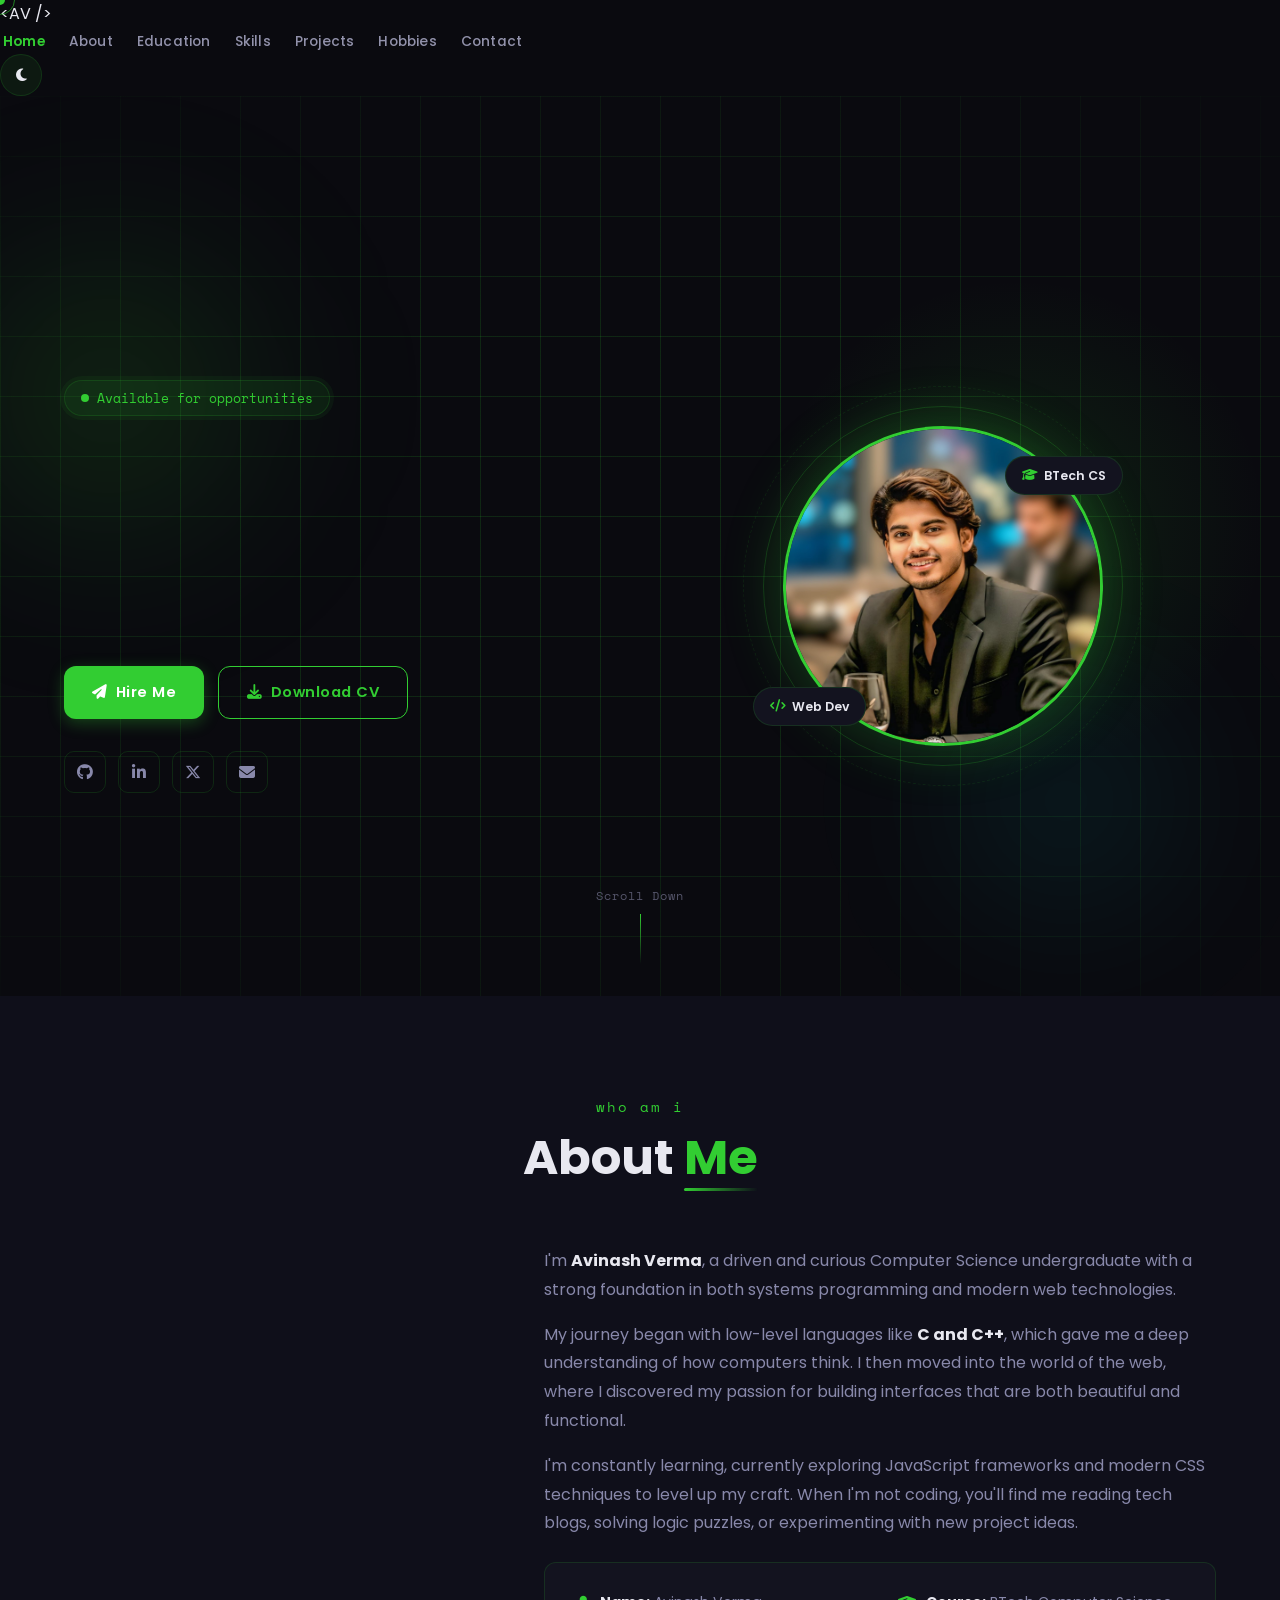
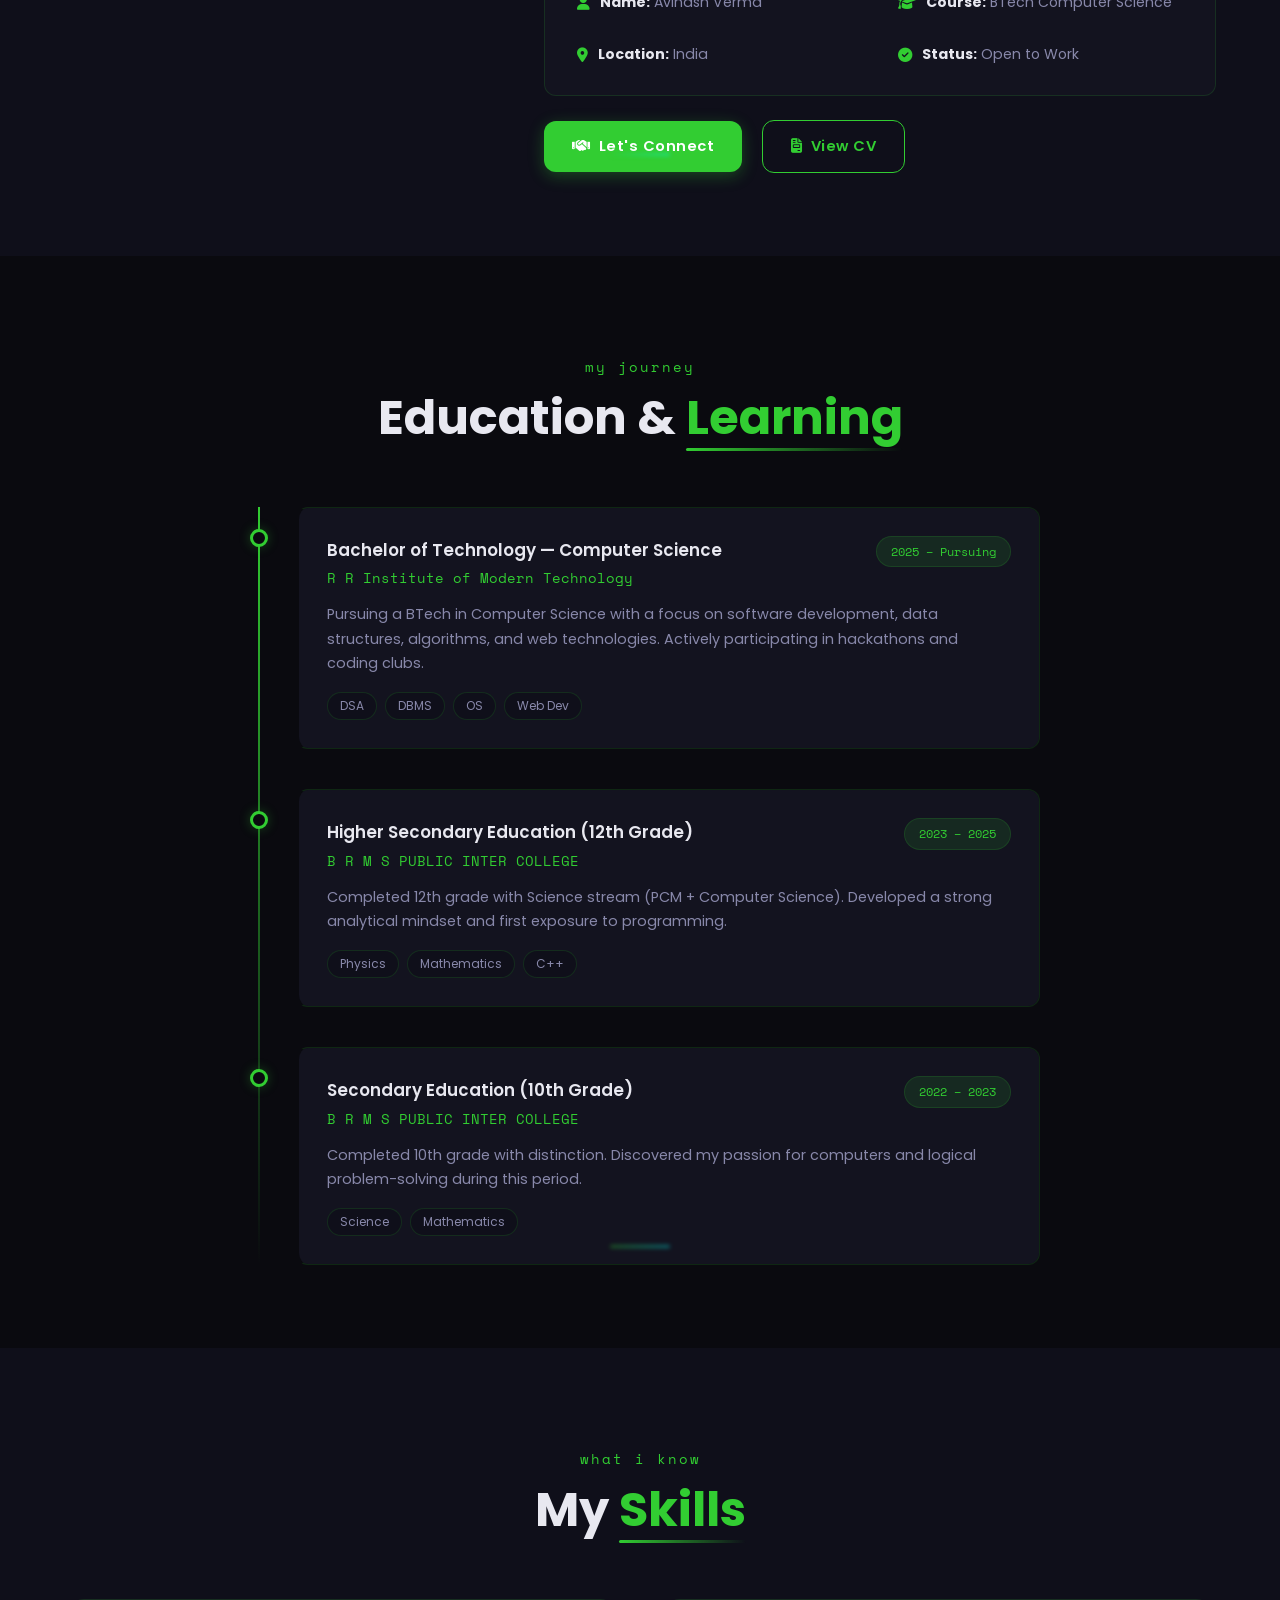
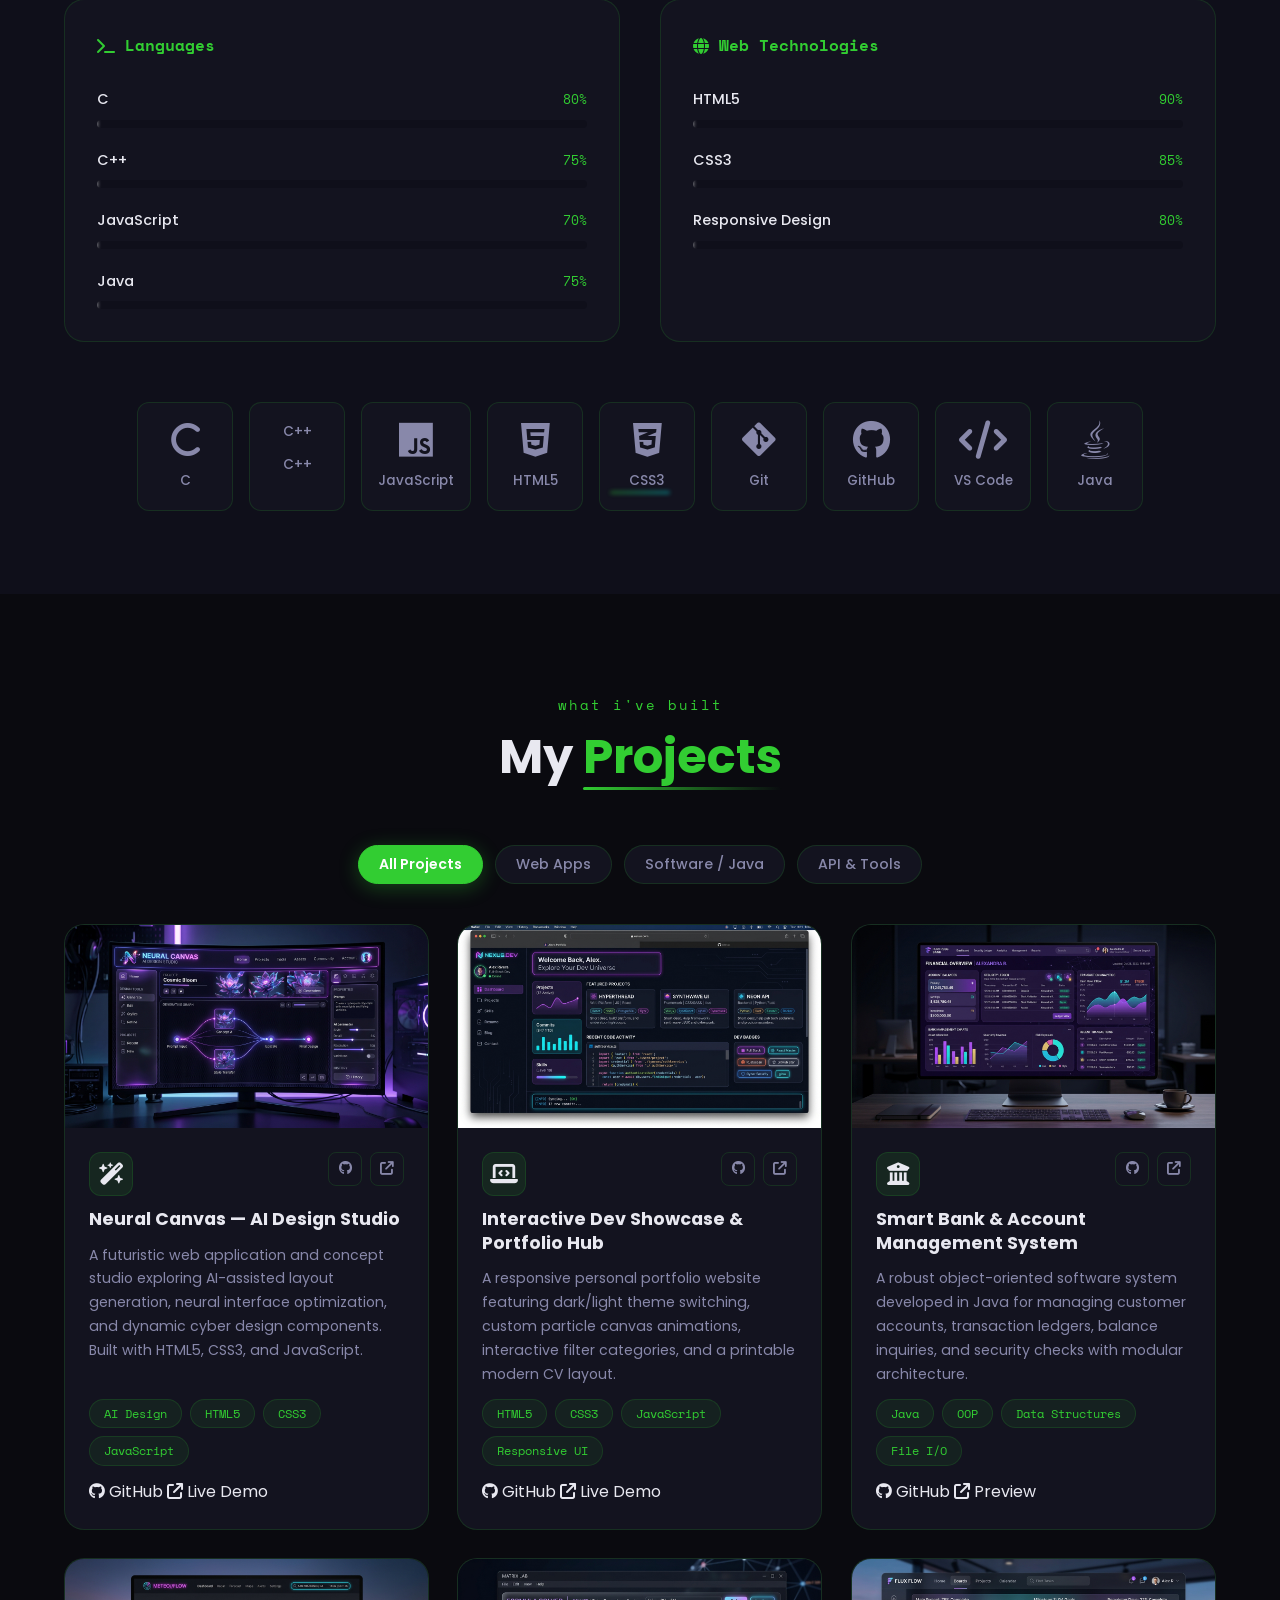
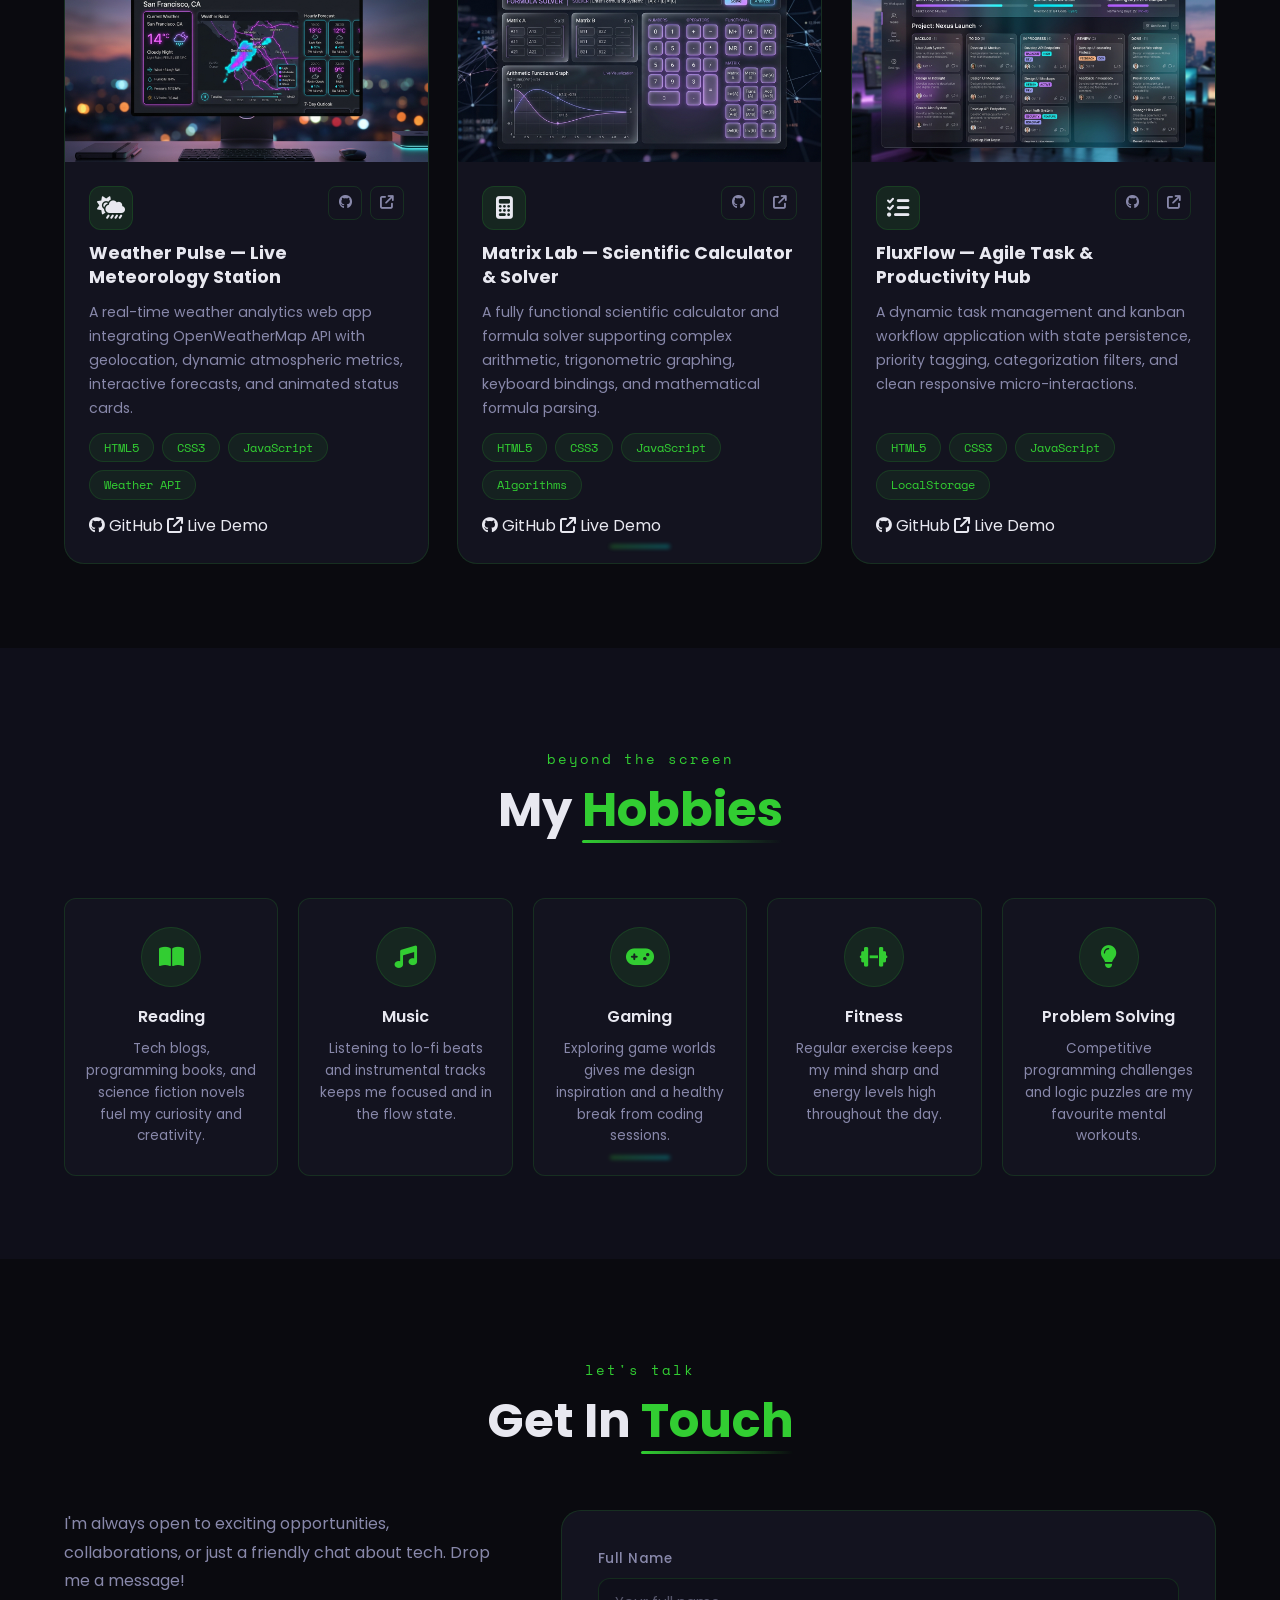
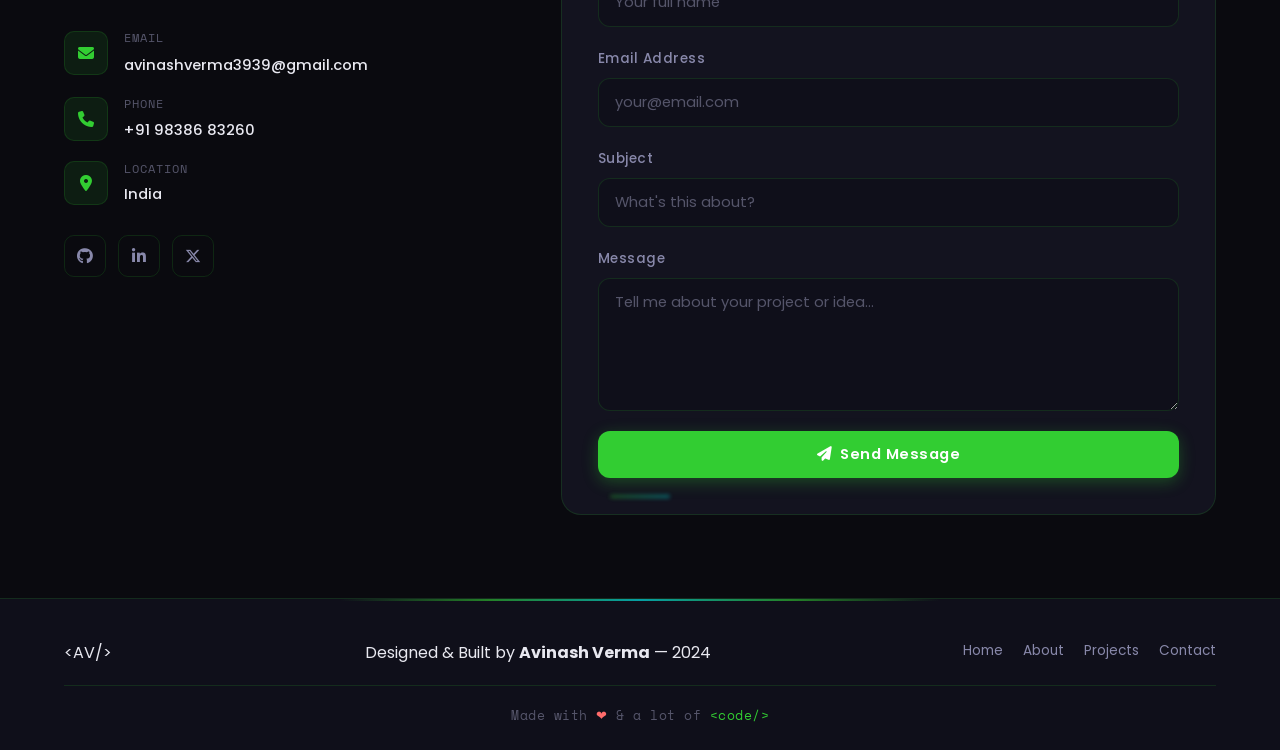
==== index.html @ b6affc2d "Update index.html" ====
<!DOCTYPE html>
<html lang="en" data-theme="dark">

    <head>
        <meta charset="UTF-8" />
        <meta name="viewport" content="width=device-width, initial-scale=1.0" />
        <title>Avinash Verma — Web Developer</title>
        <link rel="stylesheet" href="index.css" />
        <!-- Google Fonts: Clash Display + Poppins -->

        <link rel="preconnect" href="https://fonts.googleapis.com" />
        <link rel="preconnect" href="https://fonts.gstatic.com" crossorigin />
        <link
            href="https://fonts.googleapis.com/css2?family=Poppins:wght@300;400;500;600;700&family=Space+Mono:wght@400;700&display=swap"
            rel="stylesheet" />

        <!-- Font Awesome Icons -->
        <link rel="stylesheet"
            href="https://cdnjs.cloudflare.com/ajax/libs/font-awesome/6.5.0/css/all.min.css" />

        <!-- Motion JS is imported inside module scripts -->
    </head>

    <body>

        <!-- ========== SCROLL PROGRESS BAR ========== -->
        <div class="scroll-progress-bar" id="scrollProgress"></div>

        <!-- ========== CURSOR ========== -->
        <div class="cursor" id="cursor"></div>
        <div class="cursor-follower" id="cursorFollower"><span
                class="cursor-text">VIEW</span></div>

        <!-- ========== NAVIGATION ========== -->
        <nav class="navbar" id="navbar">
            <div class="nav-container">
                <!-- Brand: Radar Pulse + Logo -->
                <div class="nav-brand">
                    <div class="nav-status-pulse"
                        title="Available for opportunities">
                        <span class="pulse-ring"></span>
                        <span class="pulse-dot"></span>
                    </div>
                    <a href="#home" class="nav-logo">
                        <span class="logo-bracket">&lt;</span><span
                            class="logo-text">AV</span><span
                            class="logo-bracket"> /&gt;</span>
                    </a>
                </div>

                <!-- Nav Links -->
                <ul class="nav-links" id="navLinks">
                    <li><a href="#home" class="nav-link active">Home</a></li>
                    <li><a href="#about" class="nav-link">About</a></li>
                    <li><a href="#education" class="nav-link">Education</a></li>
                    <li><a href="#skills" class="nav-link">Skills</a></li>
                    <li><a href="#projects" class="nav-link">Projects</a></li>
                    <li><a href="#hobbies" class="nav-link">Hobbies</a></li>
                    <li><a href="#contact" class="nav-link">Contact</a></li>
                </ul>

                <!-- Nav Actions (Theme Toggle & Mobile Hamburger) -->
                <div class="nav-actions">
                    <!-- Theme Toggle -->
                    <button class="theme-toggle" id="themeToggle"
                        aria-label="Toggle theme">
                        <span class="theme-icon-wrap">
                            <i class="fa-solid fa-sun sun-icon"></i>
                            <i class="fa-solid fa-moon moon-icon"></i>
                        </span>
                    </button>

                    <!-- Hamburger Menu (Mobile) -->
                    <button class="hamburger" id="hamburger"
                        aria-label="Toggle menu">
                        <span></span>
                        <span></span>
                        <span></span>
                    </button>
                </div>
            </div>

            <!-- Dynamic Mobile Backdrop Overlay -->
            <div class="nav-overlay" id="navOverlay"></div>
        </nav>

        <!-- ========== HERO SECTION ========== -->
        <section class="hero" id="home">
            <!-- Animated background grid -->
            <div class="hero-grid"></div>
            <!-- Extra ambient orbs -->
            <div class="hero-orb hero-orb-1"></div>
            <div class="hero-orb hero-orb-2"></div>
            <!-- Particle canvas -->
            <canvas class="hero-particles" id="particleCanvas"></canvas>

            <div class="hero-container">
                <!-- Left: Text Content -->
                <div class="hero-content">
                    <div class="hero-tag" data-entrance="tag">
                        <span class="dot"></span> Available for opportunities
                    </div>
                    <h1 class="hero-title" data-entrance="title">
                        <span id="typedGreeting"></span><br />
                        <span class="hero-role" id="typedRole"></span>
                    </h1>
                    <p class="hero-description" id="heroDesc"
                        data-entrance="desc" style="min-height:3.5rem;"></p>

                    <!-- CTA Buttons -->
                    <div class="hero-buttons" data-entrance="buttons">
                        <a href="#contact" class="btn btn-primary">
                            <i class="fa-solid fa-paper-plane"></i> Hire Me
                        </a>
                        <a href="cv.html" class="btn btn-outline"
                            target="_blank">
                            <i class="fa-solid fa-download"></i> Download CV
                        </a>
                    </div>

                    <!-- Social Links -->
                    <div class="social-links" data-entrance="social">
                        <a href="https://github.com/avinashverma39"
                            target="_blank" class="social-icon"
                            aria-label="GitHub">
                            <i class="fa-brands fa-github"></i>
                        </a>
                        <a href="https://www.linkedin.com/in/avinash39/"
                            target="_blank" class="social-icon"
                            aria-label="LinkedIn">
                            <i class="fa-brands fa-linkedin-in"></i>
                        </a>
                        <a href="https://x.com/avinashverma39" target="_blank"
                            class="social-icon" aria-label="Twitter">
                            <i class="fa-brands fa-x-twitter"></i>
                        </a>
                        <a href="mailto:avinashverma3939@gmail.com"
                            class="social-icon" aria-label="Email">
                            <i class="fa-solid fa-envelope"></i>
                        </a>
                    </div>
                </div>

                <!-- Right: Profile Image -->
                <div class="hero-image-wrapper">
                    <div class="hero-image-frame">
                        <!-- Decorative rings -->
                        <div class="ring ring-1"></div>
                        <div class="ring ring-2"></div>
                        <!-- Profile image placeholder (replace src with actual photo) -->
                        <div class="profile-avatar">
                            <span><img src="IMG_20250921_0254421.jpg"
                                    alt="AV"></span>
                        </div>
                        <!-- Floating badges -->
                        <div class="badge badge-1">
                            <i class="fa-solid fa-code"></i>
                            <span>Web Dev</span>
                        </div>
                        <div class="badge badge-2">
                            <i class="fa-solid fa-graduation-cap"></i>
                            <span>BTech CS</span>
                        </div>
                    </div>
                </div>
            </div>

            <!-- Scroll indicator -->
            <div class="scroll-indicator">
                <span>Scroll Down</span>
                <div class="scroll-line"></div>
            </div>
        </section>

        <!-- ========== ABOUT SECTION ========== -->
        <section class="section about-section" id="about">
            <div class="container">
                <div class="section-header">
                    <span class="section-tag"> who am i</span>
                    <h2 class="section-title">About <span
                            class="highlight">Me</span></h2>
                </div>

                <div class="about-grid">
                    <!-- Left: Info cards -->
                    <div class="about-stats">
                        <div class="stat-card reveal">
                            <i class="fa-solid fa-laptop-code"></i>
                            <h3>3+</h3>
                            <p>Projects Built</p>
                        </div>
                        <div class="stat-card reveal">
                            <i class="fa-solid fa-code-branch"></i>
                            <h3>5+</h3>
                            <p>Technologies</p>
                        </div>
                        <div class="stat-card reveal">
                            <i class="fa-solid fa-certificate"></i>
                            <h3>2+</h3>
                            <p>Certifications</p>
                        </div>
                        <div class="stat-card reveal">
                            <i class="fa-solid fa-mug-hot"></i>
                            <h3>∞</h3>
                            <p>Cups of Tea</p>
                        </div>
                    </div>

                    <!-- Right: Text -->
                    <div class="about-text">
                        <p>
                            I'm <strong>Avinash Verma</strong>, a driven and
                            curious Computer Science undergraduate
                            with a strong foundation in both systems programming
                            and modern web technologies.
                        </p>
                        <p>
                            My journey began with low-level languages like
                            <strong>C and C++</strong>, which gave me
                            a deep understanding of how computers think. I then
                            moved into the world of the web,
                            where I discovered my passion for building
                            interfaces that are both beautiful and functional.
                        </p>
                        <p>
                            I'm constantly learning, currently exploring
                            JavaScript frameworks and modern CSS techniques
                            to level up my craft. When I'm not coding, you'll
                            find me reading tech blogs, solving
                            logic puzzles, or experimenting with new project
                            ideas.
                        </p>

                        <div class="about-details">
                            <div class="detail-item">
                                <i class="fa-solid fa-user"></i>
                                <span><strong>Name:</strong> Avinash
                                    Verma</span>
                            </div>
                            <div class="detail-item">
                                <i class="fa-solid fa-graduation-cap"></i>
                                <span><strong>Course:</strong> BTech Computer
                                    Science</span>
                            </div>
                            <div class="detail-item">
                                <i class="fa-solid fa-location-dot"></i>
                                <span><strong>Location:</strong> India</span>
                            </div>
                            <div class="detail-item">
                                <i class="fa-solid fa-circle-check"></i>
                                <span><strong>Status:</strong> Open to
                                    Work</span>
                            </div>
                        </div>

                        <a href="#contact" class="btn btn-primary"
                            style="margin-top:1.5rem;">
                            <i class="fa-solid fa-handshake"></i> Let's Connect
                        </a>
                        <a href="cv.html" class="btn btn-outline"
                            target="_blank"
                            style="margin-top:1.5rem; margin-left: 1rem;">
                            <i class="fa-solid fa-file-invoice"></i> View CV
                        </a>
                    </div>
                </div>
            </div>
        </section>

        <!-- ========== EDUCATION SECTION ========== -->
        <section class="section education-section" id="education">
            <div class="container">
                <div class="section-header">
                    <span class="section-tag"> my journey</span>
                    <h2 class="section-title">Education &amp; <span
                            class="highlight">Learning</span></h2>
                </div>

                <div class="timeline">
                    <!-- Timeline Item 1 -->
                    <div class="timeline-item">
                        <div class="timeline-dot"></div>
                        <div class="timeline-card">
                            <div class="timeline-header">
                                <div>
                                    <h3>Bachelor of Technology — Computer
                                        Science</h3>
                                    <span class="timeline-org">R R Institute of
                                        Modern Technology</span>
                                </div>
                                <span class="timeline-year">2025 –
                                    Pursuing</span>
                            </div>
                            <p>
                                Pursuing a BTech in Computer Science with a
                                focus on software development,
                                data structures, algorithms, and web
                                technologies. Actively participating
                                in hackathons and coding clubs.
                            </p>
                            <div class="timeline-tags">
                                <span>DSA</span><span>DBMS</span><span>OS</span><span>Web
                                    Dev</span>
                            </div>
                        </div>
                    </div>

                    <!-- Timeline Item 2 -->
                    <div class="timeline-item">
                        <div class="timeline-dot"></div>
                        <div class="timeline-card">
                            <div class="timeline-header">
                                <div>
                                    <h3>Higher Secondary Education (12th
                                        Grade)</h3>
                                    <span class="timeline-org">B R M S PUBLIC
                                        INTER COLLEGE</span>
                                </div>
                                <span class="timeline-year">2023 – 2025</span>
                            </div>
                            <p>
                                Completed 12th grade with Science stream (PCM +
                                Computer Science).
                                Developed a strong analytical mindset and first
                                exposure to programming.
                            </p>
                            <div class="timeline-tags">
                                <span>Physics</span><span>Mathematics</span><span>C++</span>
                            </div>
                        </div>
                    </div>

                    <!-- Timeline Item 3 -->
                    <div class="timeline-item">
                        <div class="timeline-dot"></div>
                        <div class="timeline-card">
                            <div class="timeline-header">
                                <div>
                                    <h3>Secondary Education (10th Grade)</h3>
                                    <span class="timeline-org">B R M S PUBLIC
                                        INTER COLLEGE</span>
                                </div>
                                <span class="timeline-year">2022 – 2023</span>
                            </div>
                            <p>
                                Completed 10th grade with distinction.
                                Discovered my passion for
                                computers and logical problem-solving during
                                this period.
                            </p>
                            <div class="timeline-tags">
                                <span>Science</span><span>Mathematics</span>
                            </div>
                        </div>
                    </div>
                </div>
            </div>
        </section>

        <!-- ========== SKILLS SECTION ========== -->
        <section class="section skills-section" id="skills">
            <div class="container">
                <div class="section-header">
                    <span class="section-tag"> what i know</span>
                    <h2 class="section-title">My <span
                            class="highlight">Skills</span></h2>
                </div>

                <div class="skills-grid">
                    <!-- Programming Languages -->
                    <div class="skills-group">
                        <h3 class="skills-group-title">
                            <i class="fa-solid fa-terminal"></i> Languages
                        </h3>
                        <div class="skill-bar-list">
                            <div class="skill-bar-item">
                                <div class="skill-bar-info">
                                    <span>C</span><span
                                        class="skill-percent">80%</span>
                                </div>
                                <div class="skill-bar-track">
                                    <div class="skill-bar-fill"
                                        data-width="80"></div>
                                </div>
                            </div>
                            <div class="skill-bar-item">
                                <div class="skill-bar-info">
                                    <span>C++</span><span
                                        class="skill-percent">75%</span>
                                </div>
                                <div class="skill-bar-track">
                                    <div class="skill-bar-fill"
                                        data-width="75"></div>
                                </div>
                            </div>
                            <div class="skill-bar-item">
                                <div class="skill-bar-info">
                                    <span>JavaScript</span><span
                                        class="skill-percent">70%</span>
                                </div>
                                <div class="skill-bar-track">
                                    <div class="skill-bar-fill"
                                        data-width="70"></div>
                                </div>
                            </div>
                            <div class="skill-bar-item">
                                <div class="skill-bar-info">
                                    <span>Java</span><span
                                        class="skill-percent">75%</span>
                                </div>
                                <div class="skill-bar-track">
                                    <div class="skill-bar-fill"
                                        data-width="75"></div>
                                </div>
                            </div>
                        </div>
                    </div>

                    <!-- Web Technologies -->
                    <div class="skills-group">
                        <h3 class="skills-group-title">
                            <i class="fa-solid fa-globe"></i> Web Technologies
                        </h3>
                        <div class="skill-bar-list">
                            <div class="skill-bar-item">
                                <div class="skill-bar-info">
                                    <span>HTML5</span><span
                                        class="skill-percent">90%</span>
                                </div>
                                <div class="skill-bar-track">
                                    <div class="skill-bar-fill"
                                        data-width="90"></div>
                                </div>
                            </div>
                            <div class="skill-bar-item">
                                <div class="skill-bar-info">
                                    <span>CSS3</span><span
                                        class="skill-percent">85%</span>
                                </div>
                                <div class="skill-bar-track">
                                    <div class="skill-bar-fill"
                                        data-width="85"></div>
                                </div>
                            </div>
                            <div class="skill-bar-item">
                                <div class="skill-bar-info">
                                    <span>Responsive Design</span><span
                                        class="skill-percent">80%</span>
                                </div>
                                <div class="skill-bar-track">
                                    <div class="skill-bar-fill"
                                        data-width="80"></div>
                                </div>
                            </div>
                        </div>
                    </div>
                </div>

                <!-- Tech Icons Row -->
                <div class="tech-icons">
                    <div class="tech-icon-card" title="C">
                        <i class="fa-solid fa-c"></i>
                        <span>C</span>
                    </div>
                    <div class="tech-icon-card" title="C++">
                        <span class="tech-text-icon">C++</span>
                        <span>C++</span>
                    </div>
                    <div class="tech-icon-card" title="JavaScript">
                        <i class="fa-brands fa-js"></i>
                        <span>JavaScript</span>
                    </div>
                    <div class="tech-icon-card" title="HTML5">
                        <i class="fa-brands fa-html5"></i>
                        <span>HTML5</span>
                    </div>
                    <div class="tech-icon-card" title="CSS3">
                        <i class="fa-brands fa-css3-alt"></i>
                        <span>CSS3</span>
                    </div>
                    <div class="tech-icon-card" title="Git">
                        <i class="fa-brands fa-git-alt"></i>
                        <span>Git</span>
                    </div>
                    <div class="tech-icon-card" title="GitHub">
                        <i class="fa-brands fa-github"></i>
                        <span>GitHub</span>
                    </div>
                    <div class="tech-icon-card" title="VS Code">
                        <i class="fa-solid fa-code"></i>
                        <span>VS Code</span>
                    </div>
                    <div class="tech-icon-card" title="Java">
                        <i class="fa-brands fa-java"></i>
                        <span>Java</span>
                    </div>
                </div>
            </div>
        </section>

        <!-- ========== PROJECTS SECTION ========== -->
        <section class="section projects-section" id="projects">
            <div class="container">
                <div class="section-header">
                    <span class="section-tag"> what i've built</span>
                    <h2 class="section-title">My <span
                            class="highlight">Projects</span></h2>
                </div>

                <div class="project-filters">
                    <button class="filter-btn active" data-filter="all">All
                        Projects</button>
                    <button class="filter-btn" data-filter="web">Web
                        Apps</button>
                    <button class="filter-btn" data-filter="software">Software /
                        Java</button>
                    <button class="filter-btn" data-filter="api">API &
                        Tools</button>
                </div>

                <div class="projects-grid">
                    <!-- Project Card 1: Neural Canvas -->
                    <div class="project-card" data-category="web">
                        <div class="project-card-image">
                            <img src="assets/projects/project_ai_studio.jpg" alt="Neural Canvas — AI Design Studio Preview" loading="lazy" />
                            <div class="project-card-overlay"></div>
                        </div>
                        <div class="project-card-body">
                            <div class="project-card-top">
                                <div class="project-icon-wrap">
                                    <i class="fa-solid fa-wand-magic-sparkles"></i>
                                </div>
                                <div class="project-links">
                                    <a href="https://github.com/avinashverma39" target="_blank" aria-label="View Code" title="GitHub Repository">
                                        <i class="fa-brands fa-github"></i>
                                    </a>
                                    <a href="https://github.com/avinashverma39" target="_blank" aria-label="Live Demo" title="Live Preview">
                                        <i class="fa-solid fa-arrow-up-right-from-square"></i>
                                    </a>
                                </div>
                            </div>
                            <h3 class="project-title">Neural Canvas — AI Design Studio</h3>
                            <p class="project-description">
                                A futuristic web application and concept studio exploring AI-assisted layout generation, neural interface optimization, and dynamic cyber design components. Built with HTML5, CSS3, and JavaScript.
                            </p>
                            <div class="project-tags">
                                <span>AI Design</span><span>HTML5</span><span>CSS3</span><span>JavaScript</span>
                            </div>
                            <div class="project-card-footer">
                                <a href="https://github.com/avinashverma39" target="_blank" class="btn-card btn-card-github">
                                    <i class="fa-brands fa-github"></i> GitHub
                                </a>
                                <a href="https://github.com/avinashverma39" target="_blank" class="btn-card btn-card-demo">
                                    <i class="fa-solid fa-arrow-up-right-from-square"></i> Live Demo
                                </a>
                            </div>
                        </div>
                    </div>

                    <!-- Project Card 2: Dev Showcase & Portfolio -->
                    <div class="project-card" data-category="web">
                        <div class="project-card-image">
                            <img src="assets/projects/project_portfolio.jpg" alt="Interactive Dev Showcase & Portfolio Hub Preview" loading="lazy" />
                            <div class="project-card-overlay"></div>
                        </div>
                        <div class="project-card-body">
                            <div class="project-card-top">
                                <div class="project-icon-wrap">
                                    <i class="fa-solid fa-laptop-code"></i>
                                </div>
                                <div class="project-links">
                                    <a href="https://github.com/avinashverma39/portfolio" target="_blank" aria-label="View Code" title="GitHub Repository">
                                        <i class="fa-brands fa-github"></i>
                                    </a>
                                    <a href="#home" aria-label="Live Demo" title="Live Preview">
                                        <i class="fa-solid fa-arrow-up-right-from-square"></i>
                                    </a>
                                </div>
                            </div>
                            <h3 class="project-title">Interactive Dev Showcase & Portfolio Hub</h3>
                            <p class="project-description">
                                A responsive personal portfolio website featuring dark/light theme switching, custom particle canvas animations, interactive filter categories, and a printable modern CV layout.
                            </p>
                            <div class="project-tags">
                                <span>HTML5</span><span>CSS3</span><span>JavaScript</span><span>Responsive UI</span>
                            </div>
                            <div class="project-card-footer">
                                <a href="https://github.com/avinashverma39/portfolio" target="_blank" class="btn-card btn-card-github">
                                    <i class="fa-brands fa-github"></i> GitHub
                                </a>
                                <a href="#home" class="btn-card btn-card-demo">
                                    <i class="fa-solid fa-arrow-up-right-from-square"></i> Live Demo
                                </a>
                            </div>
                        </div>
                    </div>

                    <!-- Project Card 3: Smart Bank & Account Management System -->
                    <div class="project-card" data-category="software">
                        <div class="project-card-image">
                            <img src="assets/projects/project_bank.jpg" alt="Smart Bank & Account Management System Preview" loading="lazy" />
                            <div class="project-card-overlay"></div>
                        </div>
                        <div class="project-card-body">
                            <div class="project-card-top">
                                <div class="project-icon-wrap">
                                    <i class="fa-solid fa-building-columns"></i>
                                </div>
                                <div class="project-links">
                                    <a href="https://github.com/avinashverma39/JAVA_PROJECT" target="_blank" aria-label="View Code" title="GitHub Repository">
                                        <i class="fa-brands fa-github"></i>
                                    </a>
                                    <a href="https://github.com/avinashverma39/JAVA_PROJECT" target="_blank" aria-label="Live Demo" title="Live Preview">
                                        <i class="fa-solid fa-arrow-up-right-from-square"></i>
                                    </a>
                                </div>
                            </div>
                            <h3 class="project-title">Smart Bank & Account Management System</h3>
                            <p class="project-description">
                                A robust object-oriented software system developed in Java for managing customer accounts, transaction ledgers, balance inquiries, and security checks with modular architecture.
                            </p>
                            <div class="project-tags">
                                <span>Java</span><span>OOP</span><span>Data Structures</span><span>File I/O</span>
                            </div>
                            <div class="project-card-footer">
                                <a href="https://github.com/avinashverma39/JAVA_PROJECT" target="_blank" class="btn-card btn-card-github">
                                    <i class="fa-brands fa-github"></i> GitHub
                                </a>
                                <a href="https://github.com/avinashverma39/JAVA_PROJECT" target="_blank" class="btn-card btn-card-demo">
                                    <i class="fa-solid fa-arrow-up-right-from-square"></i> Preview
                                </a>
                            </div>
                        </div>
                    </div>

                    <!-- Project Card 4: Weather Pulse -->
                    <div class="project-card" data-category="web api">
                        <div class="project-card-image">
                            <img src="assets/projects/project_weather.jpg" alt="Weather Pulse Application Preview" loading="lazy" />
                            <div class="project-card-overlay"></div>
                        </div>
                        <div class="project-card-body">
                            <div class="project-card-top">
                                <div class="project-icon-wrap">
                                    <i class="fa-solid fa-cloud-sun-rain"></i>
                                </div>
                                <div class="project-links">
                                    <a href="https://github.com/avinashverma39" target="_blank" aria-label="View Code" title="GitHub Repository">
                                        <i class="fa-brands fa-github"></i>
                                    </a>
                                    <a href="https://github.com/avinashverma39" target="_blank" aria-label="Live Demo" title="Live Preview">
                                        <i class="fa-solid fa-arrow-up-right-from-square"></i>
                                    </a>
                                </div>
                            </div>
                            <h3 class="project-title">Weather Pulse — Live Meteorology Station</h3>
                            <p class="project-description">
                                A real-time weather analytics web app integrating OpenWeatherMap API with geolocation, dynamic atmospheric metrics, interactive forecasts, and animated status cards.
                            </p>
                            <div class="project-tags">
                                <span>HTML5</span><span>CSS3</span><span>JavaScript</span><span>Weather API</span>
                            </div>
                            <div class="project-card-footer">
                                <a href="https://github.com/avinashverma39" target="_blank" class="btn-card btn-card-github">
                                    <i class="fa-brands fa-github"></i> GitHub
                                </a>
                                <a href="https://github.com/avinashverma39" target="_blank" class="btn-card btn-card-demo">
                                    <i class="fa-solid fa-arrow-up-right-from-square"></i> Live Demo
                                </a>
                            </div>
                        </div>
                    </div>

                    <!-- Project Card 5: Matrix Lab -->
                    <div class="project-card" data-category="web">
                        <div class="project-card-image">
                            <img src="assets/projects/project_calc.jpg" alt="Matrix Lab Calculator Preview" loading="lazy" />
                            <div class="project-card-overlay"></div>
                        </div>
                        <div class="project-card-body">
                            <div class="project-card-top">
                                <div class="project-icon-wrap">
                                    <i class="fa-solid fa-calculator"></i>
                                </div>
                                <div class="project-links">
                                    <a href="https://github.com/avinashverma39" target="_blank" aria-label="View Code" title="GitHub Repository">
                                        <i class="fa-brands fa-github"></i>
                                    </a>
                                    <a href="https://github.com/avinashverma39" target="_blank" aria-label="Live Demo" title="Live Preview">
                                        <i class="fa-solid fa-arrow-up-right-from-square"></i>
                                    </a>
                                </div>
                            </div>
                            <h3 class="project-title">Matrix Lab — Scientific Calculator & Solver</h3>
                            <p class="project-description">
                                A fully functional scientific calculator and formula solver supporting complex arithmetic, trigonometric graphing, keyboard bindings, and mathematical formula parsing.
                            </p>
                            <div class="project-tags">
                                <span>HTML5</span><span>CSS3</span><span>JavaScript</span><span>Algorithms</span>
                            </div>
                            <div class="project-card-footer">
                                <a href="https://github.com/avinashverma39" target="_blank" class="btn-card btn-card-github">
                                    <i class="fa-brands fa-github"></i> GitHub
                                </a>
                                <a href="https://github.com/avinashverma39" target="_blank" class="btn-card btn-card-demo">
                                    <i class="fa-solid fa-arrow-up-right-from-square"></i> Live Demo
                                </a>
                            </div>
                        </div>
                    </div>

                    <!-- Project Card 6: FluxFlow -->
                    <div class="project-card" data-category="web">
                        <div class="project-card-image">
                            <img src="assets/projects/project_todo.jpg" alt="FluxFlow Task Management Preview" loading="lazy" />
                            <div class="project-card-overlay"></div>
                        </div>
                        <div class="project-card-body">
                            <div class="project-card-top">
                                <div class="project-icon-wrap">
                                    <i class="fa-solid fa-list-check"></i>
                                </div>
                                <div class="project-links">
                                    <a href="https://github.com/avinashverma39" target="_blank" aria-label="View Code" title="GitHub Repository">
                                        <i class="fa-brands fa-github"></i>
                                    </a>
                                    <a href="https://github.com/avinashverma39" target="_blank" aria-label="Live Demo" title="Live Preview">
                                        <i class="fa-solid fa-arrow-up-right-from-square"></i>
                                    </a>
                                </div>
                            </div>
                            <h3 class="project-title">FluxFlow — Agile Task & Productivity Hub</h3>
                            <p class="project-description">
                                A dynamic task management and kanban workflow application with state persistence, priority tagging, categorization filters, and clean responsive micro-interactions.
                            </p>
                            <div class="project-tags">
                                <span>HTML5</span><span>CSS3</span><span>JavaScript</span><span>LocalStorage</span>
                            </div>
                            <div class="project-card-footer">
                                <a href="https://github.com/avinashverma39" target="_blank" class="btn-card btn-card-github">
                                    <i class="fa-brands fa-github"></i> GitHub
                                </a>
                                <a href="https://github.com/avinashverma39" target="_blank" class="btn-card btn-card-demo">
                                    <i class="fa-solid fa-arrow-up-right-from-square"></i> Live Demo
                                </a>
                            </div>
                        </div>
                    </div>
                </div>
            </div>
        </section>

        <!-- ========== HOBBIES SECTION ========== -->
        <section class="section hobbies-section" id="hobbies">
            <div class="container">
                <div class="section-header">
                    <span class="section-tag"> beyond the screen</span>
                    <h2 class="section-title">My <span
                            class="highlight">Hobbies</span></h2>
                </div>

                <div class="hobbies-grid">
                    <div class="hobby-card">
                        <div class="hobby-icon"><i
                                class="fa-solid fa-book-open"></i></div>
                        <h3>Reading</h3>
                        <p>Tech blogs, programming books, and science fiction
                            novels fuel my curiosity and creativity.</p>
                    </div>
                    <div class="hobby-card">
                        <div class="hobby-icon"><i
                                class="fa-solid fa-music"></i></div>
                        <h3>Music</h3>
                        <p>Listening to lo-fi beats and instrumental tracks
                            keeps me focused and in the flow state.</p>
                    </div>

                    <div class="hobby-card">
                        <div class="hobby-icon"><i
                                class="fa-solid fa-gamepad"></i></div>
                        <h3>Gaming</h3>
                        <p>Exploring game worlds gives me design inspiration and
                            a healthy break from coding sessions.</p>
                    </div>
                    <div class="hobby-card">
                        <div class="hobby-icon"><i
                                class="fa-solid fa-dumbbell"></i></div>
                        <h3>Fitness</h3>
                        <p>Regular exercise keeps my mind sharp and energy
                            levels high throughout the day.</p>
                    </div>
                    <div class="hobby-card">
                        <div class="hobby-icon"><i
                                class="fa-solid fa-lightbulb"></i></div>
                        <h3>Problem Solving</h3>
                        <p>Competitive programming challenges and logic puzzles
                            are my favourite mental workouts.</p>
                    </div>
                </div>
            </div>
        </section>

        <!-- ========== CONTACT SECTION ========== -->
        <section class="section contact-section" id="contact">
            <div class="container">
                <div class="section-header">
                    <span class="section-tag">let's talk</span>
                    <h2 class="section-title">Get In <span
                            class="highlight">Touch</span></h2>
                </div>

                <div class="contact-grid">
                    <!-- Left: Info -->
                    <div class="contact-info">
                        <p class="contact-intro">
                            I'm always open to exciting opportunities,
                            collaborations, or
                            just a friendly chat about tech. Drop me a message!
                        </p>

                        <div class="contact-detail-list">
                            <div class="contact-detail">
                                <div class="contact-detail-icon">
                                    <i class="fa-solid fa-envelope"></i>
                                </div>
                                <div>
                                    <span>Email</span>
                                    <a
                                        href="mailto:avinashverma3939@gmail.com">avinashverma3939@gmail.com</a>
                                </div>
                            </div>
                            <div class="contact-detail">
                                <div class="contact-detail-icon">
                                    <i class="fa-solid fa-phone"></i>
                                </div>
                                <div>
                                    <span>Phone</span>
                                    <a href="tel:+919838683260">+91 98386 83260
                                    </a>
                                </div>
                            </div>
                            <div class="contact-detail">
                                <div class="contact-detail-icon">
                                    <i class="fa-solid fa-location-dot"></i>
                                </div>
                                <div>
                                    <span>Location</span>
                                    <p>India</p>
                                </div>
                            </div>
                        </div>

                        <!-- Social Links -->
                        <div class="contact-socials">
                            <a href="https://github.com/avinashverma39"
                                target="_blank" class="social-icon"
                                aria-label="GitHub">
                                <i class="fa-brands fa-github"></i>
                            </a>
                            <a href="https://www.linkedin.com/in/avinash39/"
                                target="_blank" class="social-icon"
                                aria-label="LinkedIn">
                                <i class="fa-brands fa-linkedin-in"></i>
                            </a>
                            <a href="https://x.com/avinashverma39"
                                target="_blank" class="social-icon"
                                aria-label="Twitter">
                                <i class="fa-brands fa-x-twitter"></i>
                            </a>
                        </div>
                    </div>

                    <!-- Right: Form -->
                    <div class="contact-form-wrapper">
                        <div class="contact-form" id="contactForm">
                            <div class="form-group">
                                <label for="name">Full Name</label>
                                <input type="text" id="name"
                                    placeholder="Your full name" required />
                            </div>
                            <div class="form-group">
                                <label for="email">Email Address</label>
                                <input type="email" id="email"
                                    placeholder="your@email.com" required />
                            </div>
                            <div class="form-group">
                                <label for="subject">Subject</label>
                                <input type="text" id="subject"
                                    placeholder="What's this about?" />
                            </div>
                            <div class="form-group">
                                <label for="message">Message</label>
                                <textarea id="message" rows="5"
                                    placeholder="Tell me about your project or idea..."
                                    required></textarea>
                            </div>
                            <button type="button"
                                class="btn btn-primary btn-full" id="sendBtn"
                                onclick="handleFormSubmit()">
                                <i class="fa-solid fa-paper-plane"></i> Send
                                Message
                            </button>
                        </div>
                        <!-- Success message (hidden by default) -->
                        <div class="form-success" id="formSuccess"
                            style="display:none;">
                            <i class="fa-solid fa-circle-check"></i>
                            <h3>Message Sent!</h3>
                            <p>Thanks for reaching out. I'll get back to you
                                shortly.</p>
                        </div>
                    </div>
                </div>
            </div>
        </section>

        <!-- ========== FOOTER ========== -->
        <footer class="footer">
            <div class="footer-glow"></div>
            <div class="container">
                <div class="footer-content">
                    <a href="#home" class="nav-logo">
                        <span class="logo-bracket">&lt;</span>AV<span
                            class="logo-bracket">/&gt;</span>
                    </a>
                    <p>Designed &amp; Built by <strong>Avinash Verma</strong> —
                        2024</p>
                    <div class="footer-links">
                        <a href="#home">Home</a>
                        <a href="#about">About</a>
                        <a href="#projects">Projects</a>
                        <a href="#contact">Contact</a>
                    </div>
                </div>
                <div class="footer-bottom">
                    <p>Made with <span class="footer-heart">❤</span> &amp; a lot
                        of <span class="footer-code">&lt;code/&gt;</span></p>
                </div>
            </div>
        </footer>

        <!-- Back to Top Button -->
        <button class="back-to-top" id="backToTop" aria-label="Back to top">
            <i class="fa-solid fa-arrow-up"></i>
        </button>

        <!-- JavaScript -->
        <script type="module" src="index.js"></script>
        <script type="module" src="animations.js"></script>
    </body>

</html>
---- index.css ----
/* =============================================
   AVINASH VERMA PORTFOLIO — STYLESHEET
   Modern Dark Theme | Poppins + Space Mono
   ============================================= */

/* ---- Theme System ---- */
:root,
[data-theme="dark"] {
  --bg-primary: #0a0a0f;
  --bg-secondary: #0f0f1a;
  --bg-card: #13131f;
  --bg-card-hover: #1a1a2e;
  --accent: #32cd32;
  --accent-glow: rgba(50, 205, 50, 0.3);
  --accent-2: #00ffff;
  --text-primary: #e8e8f0;
  --text-secondary: #8888aa;
  --text-muted: #55556a;
  --border: rgba(50, 205, 50, 0.15);
  --border-hover: rgba(50, 205, 50, 0.5);
  --font-main: 'Poppins', sans-serif;
  --font-mono: 'Space Mono', monospace;
  --radius: 12px;
  --radius-lg: 20px;
  --shadow: 0 4px 30px rgba(0,0,0,0.4);
  --transition: 0.3s cubic-bezier(0.4, 0, 0.2, 1);
  --section-padding: 100px 0;
}

/* Light theme variables defined in the consolidated block below (L2623+) */

/* ---- Reset & Base ---- */
*, *::before, *::after {
  margin: 0;
  padding: 0;
  box-sizing: border-box;
}

html {
  scroll-behavior: smooth;
  font-size: 16px;
}

body {
  font-family: var(--font-main);
  background: var(--bg-primary);
  color: var(--text-primary);
  line-height: 1.7;
  overflow-x: hidden;
}

a { text-decoration: none; color: inherit; }
img { max-width: 100%; display: block; }
ul { list-style: none; }
button { border: none; background: none; }

/* ---- Custom Scrollbar ---- */
::-webkit-scrollbar { width: 6px; }
::-webkit-scrollbar-track { background: var(--bg-primary); }
::-webkit-scrollbar-thumb {
  background: var(--accent);
  border-radius: 3px;
}

/* =============================================
   CUSTOM CURSOR
   ============================================= */
.cursor {
  width: 10px;
  height: 10px;
  background: var(--accent);
  border-radius: 50%;
  position: fixed;
  top: 0; left: 0;
  pointer-events: none;
  z-index: 9999;
  transform: translate(-50%, -50%);
  transition: width 0.2s, height 0.2s, background 0.2s;
}

.cursor-follower {
  width: 30px;
  height: 30px;
  border: 1.5px solid var(--accent);
  border-radius: 50%;
  position: fixed;
  top: 0; left: 0;
  pointer-events: none;
  z-index: 9998;
  transform: translate(-50%, -50%);
  transition: transform 0.1s, opacity 0.3s;
  opacity: 0.6;
}

/* =============================================
   LAYOUT UTILITIES
   ============================================= */
.container {
  max-width: 1200px;
  margin: 0 auto;
  padding: 0 24px;
}

.section {
  padding: var(--section-padding);
  position: relative;
}

/* Alternating section backgrounds */
.about-section,
.skills-section,
.hobbies-section { background: var(--bg-secondary); }

/* =============================================
   SECTION HEADERS
   ============================================= */
.section-header {
  text-align: center;
  margin-bottom: 60px;
}

.section-tag {
  font-family: var(--font-mono);
  color: var(--accent);
  font-size: 0.85rem;
  letter-spacing: 2px;
  display: block;
  margin-bottom: 10px;
}

.section-title {
  font-size: clamp(2rem, 4vw, 3rem);
  font-weight: 700;
  line-height: 1.2;
}

.highlight {
  color: var(--accent);
  position: relative;
}

.highlight::after {
  content: '';
  position: absolute;
  bottom: -4px;
  left: 0;
  width: 100%;
  height: 3px;
  background: linear-gradient(90deg, var(--accent), transparent);
  border-radius: 2px;
}

/* =============================================
   BUTTONS
   ============================================= */
.btn {
  display: inline-flex;
  align-items: center;
  gap: 8px;
  padding: 13px 28px;
  border-radius: var(--radius);
  font-family: var(--font-main);
  font-size: 0.92rem;
  font-weight: 600;
  letter-spacing: 0.5px;
  transition: var(--transition);
  position: relative;
  overflow: hidden;
}

.btn::before {
  content: '';
  position: absolute;
  inset: 0;
  background: rgba(255,255,255,0.07);
  opacity: 0;
  transition: opacity 0.3s;
}

.btn:hover::before { opacity: 1; }

.btn-primary {
  background: var(--accent);
  color: #fff;
  box-shadow: 0 4px 16px var(--accent-glow);
}

.btn-primary:hover {
  transform: translateY(-2px);
  box-shadow: 0 6px 24px var(--accent-glow);
}

.btn-outline {
  border: 1.5px solid var(--accent);
  color: var(--accent);
}

.btn-outline:hover {
  background: var(--accent);
  color: #fff;
  transform: translateY(-2px);
}

.btn-full { width: 100%; justify-content: center; }

/* =============================================
   NAVIGATION (DYNAMIC NOTCH NAVBAR)
   ============================================= */
.navbar-wrapper {
  position: fixed;
  top: 0;
  left: 0;
  right: 0;
  z-index: 1000;
  display: flex;
  justify-content: center;
  pointer-events: none;
  padding: 0 16px;
}

.nav-notch {
  pointer-events: auto;
  position: relative;
  display: flex;
  align-items: center;
  justify-content: space-between;
  gap: 28px;
  padding: 8px 18px 8px 18px;
  background: #08080e;
  border-radius: 0 0 22px 22px;
  box-shadow: 0 12px 32px rgba(0, 0, 0, 0.6), 0 0 0 1px rgba(255, 255, 255, 0.08);
  backdrop-filter: blur(20px);
  -webkit-backdrop-filter: blur(20px);
  transition: all 0.35s cubic-bezier(0.16, 1, 0.3, 1);
  max-width: 100%;
}

/* Left inverted corner fillet wing */
.nav-notch::before {
  content: '';
  position: absolute;
  top: 0;
  left: -20px;
  width: 20px;
  height: 20px;
  background: transparent;
  border-top-right-radius: 20px;
  box-shadow: 6px -6px 0 6px #08080e;
  pointer-events: none;
  transition: box-shadow 0.35s ease;
}

/* Right inverted corner fillet wing */
.nav-notch::after {
  content: '';
  position: absolute;
  top: 0;
  right: -20px;
  width: 20px;
  height: 20px;
  background: transparent;
  border-top-left-radius: 20px;
  box-shadow: -6px -6px 0 6px #08080e;
  pointer-events: none;
  transition: box-shadow 0.35s ease;
}

/* Brand Notch (Left) */
.nav-brand-notch {
  display: flex;
  align-items: center;
  gap: 10px;
  text-decoration: none;
  flex-shrink: 0;
  transition: transform 0.25s ease;
}

.nav-brand-notch:hover {
  transform: scale(1.04);
}

/* Glossy 3D App Icon Badge */
.nav-glossy-badge {
  width: 32px;
  height: 32px;
  border-radius: 9px;
  background: linear-gradient(145deg, #00f2fe 0%, #4facfe 100%);
  box-shadow: 0 4px 12px rgba(0, 242, 254, 0.35), inset 0 1px 1px rgba(255, 255, 255, 0.8), inset 0 -2px 3px rgba(0, 0, 0, 0.25);
  position: relative;
  overflow: hidden;
  display: flex;
  align-items: center;
  justify-content: center;
}

.badge-gloss {
  position: absolute;
  top: 0;
  left: 0;
  right: 0;
  height: 48%;
  background: linear-gradient(180deg, rgba(255, 255, 255, 0.65) 0%, rgba(255, 255, 255, 0) 100%);
  border-radius: 8px 8px 100% 100%;
  pointer-events: none;
}

.nav-glossy-badge i {
  color: #031b2e;
  font-size: 0.95rem;
  position: relative;
  z-index: 2;
  text-shadow: 0 1px 2px rgba(255, 255, 255, 0.4);
}

.nav-brand-text {
  font-family: var(--font-main);
  font-weight: 700;
  font-size: 1.12rem;
  color: #ffffff;
  letter-spacing: -0.3px;
}

.nav-brand-dot {
  color: var(--accent);
  font-weight: 800;
}

/* Nav Links (Center) */
.nav-links {
  display: flex;
  align-items: center;
  gap: 18px;
  list-style: none;
  margin: 0;
  padding: 0;
  position: relative;
}

.nav-link {
  font-size: 0.86rem;
  font-weight: 500;
  color: #9292ab;
  padding: 6px 3px;
  transition: color 0.25s ease;
  position: relative;
  letter-spacing: 0.2px;
  white-space: nowrap;
}

.nav-link:hover {
  color: #ffffff;
}

.nav-link.active {
  color: #ffffff;
  font-weight: 600;
}

.nav-link::after {
  content: '';
  position: absolute;
  bottom: -3px; 
  left: 0;
  width: 0; 
  height: 2px;
  background: var(--accent);
  transition: width 0.25s cubic-bezier(0.16, 1, 0.3, 1);
  border-radius: 2px;
  box-shadow: 0 0 8px var(--accent-glow);
}

.nav-link:hover::after { 
  width: 100%; 
}

/* Right Actions (CTA + Theme Toggle + Hamburger) */
.nav-actions {
  display: flex;
  align-items: center;
  gap: 10px;
  flex-shrink: 0;
}

/* Download / Resume CTA Pill Button */
.nav-cta-btn {
  display: inline-flex;
  align-items: center;
  gap: 7px;
  background: #ffffff;
  color: #08080e;
  font-family: var(--font-main);
  font-weight: 600;
  font-size: 0.82rem;
  padding: 6px 14px;
  border-radius: 50px;
  box-shadow: 0 2px 8px rgba(255, 255, 255, 0.15);
  transition: all 0.25s cubic-bezier(0.16, 1, 0.3, 1);
  white-space: nowrap;
}

.nav-cta-btn i {
  font-size: 0.78rem;
}

.nav-cta-btn:hover {
  background: var(--accent);
  color: #ffffff;
  transform: translateY(-1px);
  box-shadow: 0 4px 14px var(--accent-glow);
}

/* Theme Toggle Button in Notch */
.theme-toggle {
  width: 32px;
  height: 32px;
  border-radius: 50%;
  background: rgba(255, 255, 255, 0.07);
  border: 1px solid rgba(255, 255, 255, 0.1);
  display: flex;
  align-items: center;
  justify-content: center;
  cursor: pointer !important;
  transition: var(--transition);
  position: relative;
  overflow: hidden;
  flex-shrink: 0;
}

.theme-toggle:hover {
  background: rgba(255, 255, 255, 0.15);
  border-color: var(--accent);
  transform: scale(1.05);
}

/* Hamburger (Mobile) */
.hamburger {
  display: none;
  flex-direction: column;
  gap: 4px;
  padding: 6px;
  z-index: 1001;
  cursor: pointer;
}

.hamburger span {
  display: block;
  width: 20px;
  height: 2px;
  background: var(--text-primary);
  border-radius: 2px;
  transition: var(--transition);
}

.hamburger.open span:nth-child(1) {
  transform: translateY(6px) rotate(45deg);
}
.hamburger.open span:nth-child(2) { opacity: 0; }
.hamburger.open span:nth-child(3) {
  transform: translateY(-6px) rotate(-45deg);
}

/* Light theme notch adaptations */
[data-theme="light"] .nav-notch {
  background: #ffffff;
  box-shadow: 0 10px 30px rgba(0, 0, 0, 0.08), 0 0 0 1px rgba(0, 0, 0, 0.06);
}

[data-theme="light"] .nav-notch::before {
  box-shadow: 6px -6px 0 6px #ffffff;
}

[data-theme="light"] .nav-notch::after {
  box-shadow: -6px -6px 0 6px #ffffff;
}

[data-theme="light"] .nav-brand-text {
  color: #0f172a;
}

[data-theme="light"] .nav-link {
  color: #64748b;
}

[data-theme="light"] .nav-link:hover,
[data-theme="light"] .nav-link.active {
  color: #0f172a;
}

[data-theme="light"] .nav-cta-btn {
  background: #0f172a;
  color: #ffffff;
}

[data-theme="light"] .nav-cta-btn:hover {
  background: var(--accent);
  color: #ffffff;
}

[data-theme="light"] .theme-toggle {
  background: rgba(0, 0, 0, 0.05);
  border-color: rgba(0, 0, 0, 0.08);
}

/* =============================================
   HERO SECTION
   ============================================= */
.hero {
  min-height: 100vh;
  display: flex;
  align-items: center;
  position: relative;
  overflow: hidden;
  padding-top: 80px;
}

/* Animated grid background */
.hero-grid {
  position: absolute;
  inset: 0;
  background-image:
    linear-gradient(var(--border) 1px, transparent 1px),
    linear-gradient(90deg, var(--border) 1px, transparent 1px);
  background-size: 60px 60px;
  mask-image: radial-gradient(ellipse 80% 70% at 50% 50%, black 40%, transparent 100%);
  -webkit-mask-image: radial-gradient(ellipse 80% 70% at 50% 50%, black 40%, transparent 100%);
}

/* Glow orb */
.hero::before {
  content: '';
  position: absolute;
  top: 20%; left: 60%;
  width: 500px; height: 500px;
  background: radial-gradient(circle, rgba(50, 205, 50, 0.12) 0%, transparent 70%);
  pointer-events: none;
}

.hero-container {
  max-width: 1200px;
  margin: 0 auto;
  padding: 0 24px;
  width: 100%;
  display: grid;
  grid-template-columns: 1fr 1fr;
  gap: 60px;
  align-items: center;
  position: relative;
  z-index: 1;
}

/* Hero Tag */
.hero-tag {
  display: inline-flex;
  align-items: center;
  gap: 8px;
  background: rgba(50, 205, 50, 0.1);
  border: 1px solid var(--border);
  border-radius: 50px;
  padding: 6px 16px;
  font-size: 0.82rem;
  color: var(--accent);
  font-family: var(--font-mono);
  margin-bottom: 20px;
  animation: fadeInDown 0.6s ease both;
}

.dot {
  width: 8px; height: 8px;
  background: var(--accent);
  border-radius: 50%;
  animation: pulse 2s infinite;
}

@keyframes pulse {
  0%, 100% { box-shadow: 0 0 0 0 rgba(50, 205, 50, 0.4); }
  50% { box-shadow: 0 0 0 6px rgba(50, 205, 50, 0); }
}

/* Hero Title */
.hero-title {
  font-size: clamp(2.5rem, 5vw, 4rem);
  font-weight: 700;
  line-height: 1.15;
  margin-bottom: 20px;
  animation: fadeInUp 0.7s 0.1s ease both;
}

.hero-role {
  color: var(--accent);
  font-family: var(--font-mono);
  font-size: clamp(1.3rem, 2.5vw, 1.8rem);
  font-weight: 700;
  display: block;
  min-height: 2.4rem;
  margin-top: 10px;
}



.hero-description {
  color: var(--text-secondary);
  font-size: 1.05rem;
  max-width: 500px;
  margin-bottom: 32px;
  animation: fadeInUp 0.7s 0.2s ease both;
}

.hero-buttons {
  display: flex;
  gap: 14px;
  flex-wrap: wrap;
  animation: fadeInUp 0.7s 0.3s ease both;
}

/* Social Links */
.social-links {
  display: flex;
  gap: 12px;
  margin-top: 32px;
  animation: fadeInUp 0.7s 0.4s ease both;
}

.social-icon {
  width: 42px; height: 42px;
  border: 1.5px solid var(--border);
  border-radius: 10px;
  display: flex;
  align-items: center;
  justify-content: center;
  color: var(--text-secondary);
  font-size: 1rem;
  transition: var(--transition);
}

.social-icon:hover {
  background: var(--accent);
  border-color: var(--accent);
  color: #fff;
  transform: translateY(-3px);
  box-shadow: 0 6px 16px var(--accent-glow);
}

/* Hero Image */
.hero-image-wrapper {
  display: flex;
  justify-content: center;
  animation: fadeInRight 0.8s 0.2s ease both;
}

.hero-image-frame {
  position: relative;
  width: 320px;
  height: 320px;
}

/* Animated rings */
.ring {
  position: absolute;
  border-radius: 50%;
  border: 1.5px solid var(--accent);
}

.ring-1 {
  inset: -20px;
  opacity: 0.2;
  animation: rotate 10s linear infinite;
}

.ring-2 {
  inset: -40px;
  opacity: 0.1;
  border-style: dashed;
  animation: rotate 18s linear infinite reverse;
}

@keyframes rotate {
  to { transform: rotate(360deg); }
}

/* Avatar */
.profile-avatar {
  width: 100%;
  height: 100%;
  border-radius: 50%;
  background: linear-gradient(135deg, var(--bg-card), var(--bg-card-hover));
  border: 3px solid var(--accent);
  display: flex;
  align-items: center;
  justify-content: center;
  font-size: 4rem;
  font-weight: 700;
  color: var(--accent);
  font-family: var(--font-mono);
  box-shadow: 0 0 60px var(--accent-glow), inset 0 0 40px rgba(50, 205, 50, 0.05);
  position: relative;
  z-index: 2;
  overflow: hidden;
}

/* If using actual image: .profile-avatar img { width:100%; height:100%; object-fit:cover; } */

/* Floating Badges */
.badge {
  position: absolute;
  background: var(--bg-card);
  border: 1px solid var(--border);
  border-radius: 50px;
  padding: 8px 16px;
  display: flex;
  align-items: center;
  gap: 6px;
  font-size: 0.78rem;
  font-weight: 600;
  white-space: nowrap;
  z-index: 3;
  backdrop-filter: blur(10px);
  animation: float 4s ease-in-out infinite;
}

.badge i { color: var(--accent); }

.badge-1 { bottom: 20px; left: -30px; animation-delay: 0s; }
.badge-2 { top: 30px; right: -20px; animation-delay: 2s; }

@keyframes float {
  0%, 100% { transform: translateY(0); }
  50% { transform: translateY(-10px); }
}

/* Scroll Indicator */
.scroll-indicator {
  position: absolute;
  bottom: 32px;
  left: 50%;
  transform: translateX(-50%);
  display: flex;
  flex-direction: column;
  align-items: center;
  gap: 8px;
  font-size: 0.75rem;
  color: var(--text-muted);
  font-family: var(--font-mono);
  letter-spacing: 1px;
  animation: fadeIn 1s 1s ease both;
}

.scroll-line {
  width: 1px;
  height: 50px;
  background: linear-gradient(to bottom, var(--accent), transparent);
  animation: scrollLine 2s ease-in-out infinite;
}

@keyframes scrollLine {
  0% { height: 0; opacity: 1; }
  100% { height: 50px; opacity: 0; }
}

/* Entrance Animations */
@keyframes fadeInDown {
  from { opacity: 0; transform: translateY(-20px); }
  to { opacity: 1; transform: translateY(0); }
}

@keyframes fadeInUp {
  from { opacity: 0; transform: translateY(30px); }
  to { opacity: 1; transform: translateY(0); }
}

@keyframes fadeInRight {
  from { opacity: 0; transform: translateX(40px); }
  to { opacity: 1; transform: translateX(0); }
}

@keyframes fadeIn {
  from { opacity: 0; }
  to { opacity: 1; }
}

/* =============================================
   PROJECT FILTERS & LENS CURSOR
   ============================================= */
.project-filters {
  display: flex;
  align-items: center;
  justify-content: center;
  gap: 12px;
  margin-bottom: 40px;
  flex-wrap: wrap;
}

.filter-btn {
  padding: 8px 20px;
  border-radius: 30px;
  background: var(--bg-card);
  border: 1px solid var(--border);
  color: var(--text-secondary);
  font-family: var(--font-main);
  font-size: 0.88rem;
  font-weight: 500;
  cursor: none;
  transition: all 0.3s cubic-bezier(0.16, 1, 0.3, 1);
}

.filter-btn:hover {
  color: var(--text-primary);
  border-color: var(--accent);
  transform: translateY(-2px);
}

.filter-btn.active {
  background: var(--accent);
  color: #ffffff;
  border-color: var(--accent);
  box-shadow: 0 4px 20px var(--accent-glow);
  font-weight: 600;
}

/* Custom Cursor Lens & Text State */
.cursor-follower {
  display: flex;
  align-items: center;
  justify-content: center;
}

.cursor-text {
  font-size: 0.65rem;
  font-weight: 800;
  letter-spacing: 1px;
  color: var(--accent);
  opacity: 0;
  transform: scale(0.5);
  transition: opacity 0.25s ease, transform 0.25s ease;
  pointer-events: none;
}

.cursor-follower.cursor-view-lens {
  width: 64px !important;
  height: 64px !important;
  background: rgba(50, 205, 50, 0.12) !important;
  border-color: var(--accent) !important;
  box-shadow: 0 0 25px var(--accent-glow) !important;
  backdrop-filter: blur(4px);
}

.cursor-follower.cursor-view-lens .cursor-text {
  opacity: 1;
  transform: scale(1);
}

/* Ripple FX */
.btn-ripple-fx {
  position: absolute;
  border-radius: 50%;
  background: rgba(255, 255, 255, 0.4);
  transform: scale(0);
  animation: rippleAnim 0.6s linear;
  pointer-events: none;
}

@keyframes rippleAnim {
  to {
    transform: scale(4);
    opacity: 0;
  }
}

/* =============================================
   ABOUT SECTION
   ============================================= */
.about-grid {
  display: grid;
  grid-template-columns: 1fr 1.6fr;
  gap: 60px;
  align-items: start;
}

/* Stat Cards */
.about-stats {
  display: grid;
  grid-template-columns: 1fr 1fr;
  gap: 16px;
}

.stat-card {
  background: var(--bg-card);
  border: 1px solid var(--border);
  border-radius: var(--radius);
  padding: 24px 16px;
  text-align: center;
  transition: var(--transition);
}

.stat-card:hover {
  border-color: var(--accent);
  transform: translateY(-4px);
  box-shadow: 0 8px 20px rgba(0,0,0,0.15);
}

.stat-card i {
  font-size: 1.5rem;
  color: var(--accent);
  margin-bottom: 10px;
  display: block;
}

.stat-card h3 {
  font-size: 1.8rem;
  font-weight: 700;
  font-family: var(--font-mono);
  color: var(--text-primary);
}

.stat-card p {
  font-size: 0.8rem;
  color: var(--text-secondary);
  margin-top: 4px;
}

/* About Text */
.about-text p {
  color: var(--text-secondary);
  margin-bottom: 16px;
  line-height: 1.8;
}

.about-text p strong { color: var(--text-primary); }

.about-details {
  display: grid;
  grid-template-columns: 1fr 1fr;
  gap: 12px;
  margin-top: 24px;
  padding: 20px;
  background: var(--bg-card);
  border: 1px solid var(--border);
  border-radius: var(--radius);
}

.detail-item {
  display: flex;
  align-items: center;
  gap: 10px;
  font-size: 0.88rem;
  color: var(--text-secondary);
  padding: 8px 12px;
  border-radius: var(--radius);
  transition: var(--transition);
}

.detail-item:hover {
  background: rgba(50, 205, 50, 0.05);
  color: var(--text-primary);
}

.detail-item i { color: var(--accent); font-size: 0.9rem; flex-shrink: 0; }
.detail-item strong { color: var(--text-primary); }

/* About Buttons */
.about-buttons {
  display: flex;
  align-items: center;
  gap: 14px;
  flex-wrap: wrap;
  margin-top: 1.5rem;
}

/* =============================================
   EDUCATION / TIMELINE
   ============================================= */
.timeline {
  position: relative;
  max-width: 800px;
  margin: 0 auto;
}

/* Vertical line */
.timeline::before {
  content: '';
  position: absolute;
  left: 18px;
  top: 0; bottom: 0;
  width: 2px;
  background: linear-gradient(to bottom, var(--accent), transparent);
}

.timeline-item {
  position: relative;
  padding-left: 56px;
  margin-bottom: 40px;
}

.timeline-item:last-child { margin-bottom: 0; }

.timeline-dot {
  position: absolute;
  left: 10px;
  top: 22px;
  width: 18px; height: 18px;
  border-radius: 50%;
  background: var(--bg-primary);
  border: 3px solid var(--accent);
  box-shadow: 0 0 12px var(--accent-glow);
  transition: var(--transition);
}

.timeline-item:hover .timeline-dot {
  background: var(--accent);
  transform: scale(1.2);
}

.timeline-card {
  background: var(--bg-card);
  border: 1px solid var(--border);
  border-radius: var(--radius);
  padding: 28px;
  transition: var(--transition);
}

.timeline-card:hover {
  border-color: var(--border-hover);
  box-shadow: 0 8px 30px rgba(0,0,0,0.3);
  transform: translateX(4px);
}

.timeline-header {
  display: flex;
  justify-content: space-between;
  align-items: flex-start;
  gap: 12px;
  margin-bottom: 12px;
  flex-wrap: wrap;
}

.timeline-header h3 {
  font-size: 1.05rem;
  font-weight: 600;
  color: var(--text-primary);
}

.timeline-org {
  display: block;
  font-size: 0.85rem;
  color: var(--accent);
  margin-top: 3px;
  font-family: var(--font-mono);
}

.timeline-year {
  background: rgba(50, 205, 50, 0.12);
  color: var(--accent);
  border: 1px solid var(--border);
  border-radius: 50px;
  padding: 4px 14px;
  font-size: 0.78rem;
  font-family: var(--font-mono);
  white-space: nowrap;
  flex-shrink: 0;
}

.timeline-card > p {
  color: var(--text-secondary);
  font-size: 0.9rem;
  line-height: 1.7;
  margin-bottom: 16px;
}

.timeline-tags {
  display: flex;
  flex-wrap: wrap;
  gap: 8px;
}

.timeline-tags span {
  background: var(--bg-secondary);
  border: 1px solid var(--border);
  color: var(--text-secondary);
  padding: 3px 12px;
  border-radius: 50px;
  font-size: 0.75rem;
}

/* =============================================
   SKILLS SECTION
   ============================================= */
.skills-grid {
  display: grid;
  grid-template-columns: 1fr 1fr;
  gap: 40px;
  margin-bottom: 60px;
}

.skills-group {
  background: var(--bg-card);
  border: 1px solid var(--border);
  border-radius: var(--radius-lg);
  padding: 32px;
}

.skills-group-title {
  font-size: 1rem;
  font-weight: 600;
  color: var(--accent);
  display: flex;
  align-items: center;
  gap: 10px;
  margin-bottom: 28px;
  font-family: var(--font-mono);
}

.skill-bar-list { display: flex; flex-direction: column; gap: 20px; }

.skill-bar-item {}

.skill-bar-info {
  display: flex;
  justify-content: space-between;
  align-items: center;
  margin-bottom: 8px;
  font-size: 0.9rem;
  font-weight: 500;
}

.skill-percent {
  color: var(--accent);
  font-family: var(--font-mono);
  font-size: 0.82rem;
}

.skill-bar-track {
  height: 8px;
  background: var(--bg-secondary);
  border-radius: 4px;
  overflow: hidden;
}

.skill-bar-fill {
  height: 100%;
  width: 0; /* Animated by JS */
  background: linear-gradient(90deg, var(--accent), var(--accent-2));
  border-radius: 4px;
  transition: width 1.2s cubic-bezier(0.4, 0, 0.2, 1);
  position: relative;
}

.skill-bar-fill::after {
  content: '';
  position: absolute;
  right: 0; top: 0;
  width: 3px; height: 100%;
  background: #fff;
  border-radius: 2px;
  opacity: 0.6;
}

/* Tech Icon Cards */
.tech-icons {
  display: flex;
  flex-wrap: wrap;
  gap: 16px;
  justify-content: center;
}

.tech-icon-card {
  background: var(--bg-card);
  border: 1px solid var(--border);
  border-radius: var(--radius);
  padding: 18px 16px;
  display: flex;
  flex-direction: column;
  align-items: center;
  gap: 10px;
  min-width: 96px;
  font-size: 0.84rem;
  color: var(--text-secondary);
  font-weight: 500;
  transition: var(--transition);
}

.tech-icon-card i {
  font-size: 2.4rem;
  display: inline-flex;
  align-items: center;
  justify-content: center;
  transition: transform 0.3s cubic-bezier(0.16, 1, 0.3, 1);
}

.tech-icon-card:hover {
  border-color: var(--accent);
  transform: translateY(-5px);
  box-shadow: 0 10px 25px rgba(0,0,0,0.25), 0 0 15px var(--accent-glow);
  color: var(--text-primary);
}

.tech-icon-card:hover i {
  transform: scale(1.15);
}

[data-theme="dark"] .tech-icon-card .devicon-github-original {
  color: #ffffff;
}

[data-theme="light"] .tech-icon-card .devicon-github-original {
  color: #181717;
}

/* =============================================
   PROJECTS SECTION
   ============================================= */
.projects-grid {
  display: grid;
  grid-template-columns: repeat(auto-fit, minmax(300px, 1fr));
  gap: 28px;
}

.project-card {
  background: var(--bg-card);
  border: 1px solid var(--border);
  border-radius: var(--radius-lg);
  overflow: hidden;
  display: flex;
  flex-direction: column;
  transition: transform 0.4s cubic-bezier(0.16, 1, 0.3, 1),
              box-shadow 0.4s cubic-bezier(0.16, 1, 0.3, 1),
              border-color 0.3s ease;
  position: relative;
}

.project-card:hover {
  border-color: var(--border-hover);
  transform: translateY(-6px);
  box-shadow: 0 20px 40px rgba(0,0,0,0.3),
              0 0 0 1px var(--border-hover);
}

/* Preview image / placeholder area */
.project-card-preview {
  width: 100%;
  height: 180px;
  overflow: hidden;
  position: relative;
  background: linear-gradient(135deg, var(--bg-secondary) 0%, rgba(50, 205, 50, 0.04) 50%, var(--bg-card) 100%);
  border-bottom: 1px solid var(--border);
}

.project-card-preview img {
  width: 100%;
  height: 100%;
  object-fit: cover;
  transition: transform 0.5s cubic-bezier(0.16, 1, 0.3, 1);
}

.project-card:hover .project-card-preview img {
  transform: scale(1.06);
}

/* Placeholder when no screenshot available */
.project-preview-placeholder {
  width: 100%;
  height: 100%;
  display: flex;
  flex-direction: column;
  align-items: center;
  justify-content: center;
  gap: 10px;
  background: linear-gradient(160deg, var(--bg-secondary), rgba(50, 205, 50, 0.06), var(--bg-card));
  position: relative;
}

.project-preview-placeholder::before {
  content: '';
  position: absolute;
  inset: 0;
  background-image:
    linear-gradient(var(--border) 1px, transparent 1px),
    linear-gradient(90deg, var(--border) 1px, transparent 1px);
  background-size: 40px 40px;
  opacity: 0.3;
  mask-image: radial-gradient(ellipse 80% 80% at 50% 50%, black 20%, transparent 80%);
  -webkit-mask-image: radial-gradient(ellipse 80% 80% at 50% 50%, black 20%, transparent 80%);
}

.project-preview-placeholder i {
  font-size: 2.2rem;
  color: var(--accent);
  opacity: 0.4;
  position: relative;
  z-index: 1;
}

.project-preview-placeholder span {
  font-size: 0.72rem;
  color: var(--text-muted);
  font-family: var(--font-mono);
  letter-spacing: 1px;
  text-transform: uppercase;
  position: relative;
  z-index: 1;
}

/* Card body */
.project-card-body {
  padding: 24px;
  display: flex;
  flex-direction: column;
  gap: 12px;
  flex-grow: 1;
}

.project-card-top {
  display: flex;
  justify-content: space-between;
  align-items: flex-start;
}

.project-icon-wrap {
  width: 44px; height: 44px;
  background: rgba(50, 205, 50, 0.1);
  border: 1px solid var(--border);
  border-radius: 12px;
  display: flex;
  align-items: center;
  justify-content: center;
  font-size: 1.4rem;
}

.project-links {
  display: flex;
  gap: 8px;
}

.project-links a {
  width: 34px; height: 34px;
  border: 1px solid var(--border);
  border-radius: 8px;
  display: flex;
  align-items: center;
  justify-content: center;
  color: var(--text-secondary);
  font-size: 0.85rem;
  transition: var(--transition);
}

.project-links a:hover {
  background: var(--accent);
  border-color: var(--accent);
  color: #fff;
  transform: translateY(-2px);
}

.project-card h3 {
  font-size: 1.1rem;
  font-weight: 700;
  color: var(--text-primary);
  line-height: 1.35;
}

.project-card p {
  color: var(--text-secondary);
  font-size: 0.88rem;
  line-height: 1.7;
  flex-grow: 1;
}

.project-tags {
  display: flex;
  flex-wrap: wrap;
  gap: 8px;
}

.project-tags span {
  background: rgba(50, 205, 50, 0.08);
  color: var(--accent);
  border: 1px solid var(--border);
  padding: 4px 14px;
  border-radius: 50px;
  font-size: 0.72rem;
  font-family: var(--font-mono);
}

/* Card action buttons */
.project-card-actions {
  display: flex;
  gap: 12px;
  padding: 0 24px 24px;
}

.project-card-actions .btn {
  flex: 1;
  justify-content: center;
  gap: 8px;
}

.btn-sm {
  padding: 10px 18px;
  font-size: 0.85rem;
  border-radius: 10px;
}

/* =============================================
   HOBBIES SECTION
   ============================================= */
.hobbies-grid {
  display: grid;
  grid-template-columns: repeat(auto-fit, minmax(200px, 1fr));
  gap: 20px;
}

.hobby-card {
  background: var(--bg-card);
  border: 1px solid var(--border);
  border-radius: var(--radius);
  padding: 28px 20px;
  text-align: center;
  transition: var(--transition);
}

.hobby-card:hover {
  border-color: var(--accent);
  transform: translateY(-5px);
  box-shadow: 0 8px 20px rgba(0,0,0,0.15);
}

.hobby-icon {
  width: 60px; height: 60px;
  background: rgba(50, 205, 50, 0.1);
  border: 1px solid var(--border);
  border-radius: 50%;
  display: flex;
  align-items: center;
  justify-content: center;
  font-size: 1.4rem;
  color: var(--accent);
  margin: 0 auto 16px;
  transition: var(--transition);
}

.hobby-card:hover .hobby-icon {
  background: var(--accent);
  color: #fff;
  box-shadow: 0 0 20px var(--accent-glow);
}

.hobby-card h3 {
  font-size: 1rem;
  font-weight: 600;
  margin-bottom: 8px;
}

.hobby-card p {
  color: var(--text-secondary);
  font-size: 0.85rem;
  line-height: 1.6;
}

/* =============================================
   CONTACT SECTION
   ============================================= */
.contact-grid {
  display: grid;
  grid-template-columns: 1fr 1.5fr;
  gap: 60px;
  align-items: start;
}

.contact-intro {
  color: var(--text-secondary);
  margin-bottom: 32px;
  font-size: 1rem;
  line-height: 1.8;
}

.contact-detail-list {
  display: flex;
  flex-direction: column;
  gap: 16px;
  margin-bottom: 28px;
}

.contact-detail {
  display: flex;
  align-items: center;
  gap: 16px;
}

.contact-detail-icon {
  width: 44px; height: 44px;
  background: rgba(50, 205, 50, 0.1);
  border: 1px solid var(--border);
  border-radius: 10px;
  display: flex;
  align-items: center;
  justify-content: center;
  color: var(--accent);
  flex-shrink: 0;
}

.contact-detail > div span {
  font-size: 0.75rem;
  color: var(--text-muted);
  display: block;
  text-transform: uppercase;
  letter-spacing: 1px;
  font-family: var(--font-mono);
  margin-bottom: 2px;
}

.contact-detail a,
.contact-detail p {
  color: var(--text-primary);
  font-size: 0.92rem;
  font-weight: 500;
  transition: color 0.3s;
  margin: 0;
}

.contact-detail a:hover { color: var(--accent); }

.contact-socials {
  display: flex;
  gap: 12px;
}

/* Contact Form */
.contact-form-wrapper {
  background: var(--bg-card);
  border: 1px solid var(--border);
  border-radius: var(--radius-lg);
  padding: 36px;
}

.contact-form {
  display: flex;
  flex-direction: column;
  gap: 20px;
}

.form-group {
  display: flex;
  flex-direction: column;
  gap: 8px;
}

.form-group label {
  font-size: 0.85rem;
  font-weight: 500;
  color: var(--text-secondary);
  letter-spacing: 0.5px;
}

.form-group input,
.form-group textarea {
  background: var(--bg-secondary);
  border: 1.5px solid var(--border);
  border-radius: var(--radius);
  padding: 13px 16px;
  color: var(--text-primary);
  font-family: var(--font-main);
  font-size: 0.92rem;
  transition: var(--transition);
  outline: none;
  resize: vertical;
}

.form-group input:focus,
.form-group textarea:focus {
  border-color: var(--accent);
  box-shadow: 0 0 0 3px var(--accent-glow);
}

.form-group input::placeholder,
.form-group textarea::placeholder {
  color: var(--text-muted);
}

/* Success Message */
.form-success {
  text-align: center;
  padding: 40px 20px;
  color: var(--text-primary);
}

.form-success i {
  font-size: 3rem;
  color: var(--accent);
  margin-bottom: 16px;
  display: block;
}

.form-success h3 { font-size: 1.3rem; margin-bottom: 8px; }
.form-success p { color: var(--text-secondary); }

/* ---- Form Validation Styles ---- */
.form-error {
  display: none;
  font-size: 0.78rem;
  color: #ef4444;
  font-weight: 500;
  margin-top: 4px;
  font-family: var(--font-mono);
}

.input-error {
  border-color: #ef4444 !important;
  box-shadow: 0 0 0 3px rgba(239, 68, 68, 0.2) !important;
}

/* =============================================
   FOOTER
   ============================================= */
.footer {
  background: var(--bg-secondary);
  border-top: 1px solid var(--border);
  padding: 40px 0 24px;
}

.footer-content {
  display: flex;
  align-items: flex-start;
  justify-content: space-between;
  flex-wrap: wrap;
  gap: 24px;
}

.footer-brand {
  display: flex;
  flex-direction: column;
  gap: 8px;
}

.footer-tagline {
  color: var(--text-muted);
  font-size: 0.85rem;
  max-width: 280px;
  line-height: 1.5;
}

.footer-nav {
  display: flex;
  flex-direction: column;
  gap: 16px;
  align-items: flex-end;
}

.footer-links {
  display: flex;
  gap: 20px;
}

.footer-links a {
  font-size: 0.85rem;
  color: var(--text-secondary);
  transition: color 0.3s;
  position: relative;
}

.footer-links a::after {
  content: '';
  position: absolute;
  bottom: -2px;
  left: 0;
  width: 0;
  height: 1.5px;
  background: var(--accent);
  transition: width 0.3s ease;
}

.footer-links a:hover { color: var(--accent); }
.footer-links a:hover::after { width: 100%; }

.footer-socials {
  display: flex;
  gap: 10px;
}

.footer-socials a {
  width: 36px;
  height: 36px;
  border: 1px solid var(--border);
  border-radius: 8px;
  display: flex;
  align-items: center;
  justify-content: center;
  color: var(--text-secondary);
  font-size: 0.9rem;
  transition: var(--transition);
}

.footer-socials a:hover {
  background: var(--accent);
  border-color: var(--accent);
  color: #fff;
  transform: translateY(-2px);
}

/* =============================================
   BACK TO TOP BUTTON
   ============================================= */
.back-to-top {
  position: fixed;
  bottom: 28px;
  right: 28px;
  width: 44px; height: 44px;
  background: var(--accent);
  color: #fff;
  border-radius: 10px;
  display: flex;
  align-items: center;
  justify-content: center;
  font-size: 1rem;
  z-index: 900;
  transition: var(--transition);
  opacity: 0;
  pointer-events: none;
  transform: translateY(10px);
  box-shadow: 0 4px 15px var(--accent-glow);
}

.back-to-top.visible {
  opacity: 1;
  pointer-events: all;
  transform: translateY(0);
}

.back-to-top:hover {
  transform: translateY(-3px);
  box-shadow: 0 8px 25px var(--accent-glow);
}

/* =============================================
   SCROLL REVEAL ANIMATION
   ============================================= */
.reveal {
  opacity: 0;
  transform: translateY(30px);
  transition: opacity 0.6s ease, transform 0.6s ease;
}

.reveal.visible {
  opacity: 1;
  transform: translateY(0);
}

/* =============================================
   ACHIEVEMENTS & CERTIFICATIONS SECTION
   ============================================= */
.achievements-section {
  background: var(--bg-secondary);
  position: relative;
  overflow: hidden;
}

/* Subtle background glow */
.achievements-bg-glow {
  position: absolute;
  top: 50%;
  left: 50%;
  width: 700px;
  height: 700px;
  transform: translate(-50%, -50%);
  background: radial-gradient(circle, rgba(50, 205, 50, 0.06) 0%, transparent 70%);
  pointer-events: none;
  z-index: 0;
}

.achievements-section .container {
  position: relative;
  z-index: 1;
}

/* Achievement Counters */
.achievement-counters {
  display: flex;
  align-items: center;
  justify-content: center;
  gap: 16px;
  flex-wrap: wrap;
  margin-bottom: 44px;
}

.achievement-counter-pill {
  display: inline-flex;
  align-items: center;
  gap: 10px;
  background: rgba(50, 205, 50, 0.08);
  border: 1px solid var(--border);
  border-radius: 50px;
  padding: 10px 22px;
  font-family: var(--font-mono);
  font-size: 0.9rem;
  color: var(--accent);
  font-weight: 600;
  transition: var(--transition);
}

.achievement-counter-pill:hover {
  border-color: var(--accent);
  box-shadow: 0 0 16px var(--accent-glow);
  transform: translateY(-2px);
}

.achievement-counter-pill i {
  font-size: 1rem;
  opacity: 0.8;
}

.achievement-counter-pill .counter-num {
  font-weight: 700;
  color: var(--text-primary);
}

.achievement-counter-separator {
  color: var(--text-muted);
  font-size: 0.75rem;
  user-select: none;
}

/* Achievement Filters */
.achievement-filters {
  display: flex;
  align-items: center;
  justify-content: center;
  gap: 12px;
  margin-bottom: 52px;
  flex-wrap: wrap;
}

.achievement-filters .filter-btn i {
  font-size: 0.78rem;
  margin-right: 4px;
}

/* Achievements Grid */
.achievements-grid {
  display: grid;
  grid-template-columns: repeat(auto-fill, minmax(340px, 1fr));
  gap: 32px;
  perspective: 1200px;
}

/* Achievement Card */
.achievement-card {
  background: var(--bg-card);
  border: 1px solid var(--border);
  border-radius: var(--radius-lg);
  overflow: hidden;
  display: flex;
  flex-direction: column;
  transition: transform 0.4s cubic-bezier(0.16, 1, 0.3, 1),
              box-shadow 0.4s cubic-bezier(0.16, 1, 0.3, 1),
              border-color 0.3s ease;
  position: relative;
  transform-style: preserve-3d;
  will-change: transform, opacity;
}

/* Shimmer sweep on hover */
.achievement-card::before {
  content: '';
  position: absolute;
  top: -100%;
  left: -100%;
  width: 60%;
  height: 200%;
  background: linear-gradient(105deg, transparent 40%, rgba(50, 205, 50, 0.07) 50%, transparent 60%);
  transform: skewX(-15deg);
  transition: left 0.6s ease, top 0.6s ease;
  pointer-events: none;
  z-index: 2;
}

.achievement-card:hover::before {
  top: -50%;
  left: 140%;
  transition: left 0.8s ease;
}

/* Gradient border glow on hover */
.achievement-card::after {
  content: '';
  position: absolute;
  inset: 0;
  border-radius: var(--radius-lg);
  background: linear-gradient(135deg, transparent 40%, rgba(50, 205, 50, 0.06) 60%, transparent 80%);
  opacity: 0;
  transition: opacity 0.4s;
  pointer-events: none;
  z-index: 1;
}

.achievement-card:hover::after {
  opacity: 1;
}

.achievement-card:hover {
  border-color: var(--border-hover);
  transform: translateY(-8px) scale(1.02);
  box-shadow:
    0 24px 48px rgba(0, 0, 0, 0.35),
    0 0 0 1px var(--border-hover),
    0 0 40px var(--accent-glow);
}

/* Card Image Area */
.achievement-card-image {
  position: relative;
  width: 100%;
  height: 220px;
  overflow: hidden;
  background: var(--bg-secondary);
}

.achievement-card-image img {
  width: 100%;
  height: 100%;
  object-fit: cover;
  transition: transform 0.5s cubic-bezier(0.16, 1, 0.3, 1);
}

.achievement-card:hover .achievement-card-image img {
  transform: scale(1.08);
}

/* Category badge on image */
.achievement-card-badge {
  position: absolute;
  top: 16px;
  left: 16px;
  background: rgba(10, 10, 15, 0.85);
  backdrop-filter: blur(10px);
  -webkit-backdrop-filter: blur(10px);
  border: 1px solid var(--border);
  border-radius: 50px;
  padding: 6px 16px;
  font-size: 0.78rem;
  font-weight: 600;
  color: var(--accent);
  font-family: var(--font-mono);
  display: flex;
  align-items: center;
  gap: 7px;
  z-index: 3;
  transition: var(--transition);
}

[data-theme="light"] .achievement-card-badge {
  background: rgba(255, 255, 255, 0.9);
}

.achievement-card-badge i {
  font-size: 0.76rem;
}

/* Card Body */
.achievement-card-body {
  padding: 28px;
  display: flex;
  flex-direction: column;
  gap: 14px;
  flex-grow: 1;
  position: relative;
  z-index: 2;
}

.achievement-card-header {
  display: flex;
  justify-content: space-between;
  align-items: flex-start;
  gap: 12px;
}

.achievement-card-title {
  font-size: 1.15rem;
  font-weight: 600;
  color: var(--text-primary);
  line-height: 1.4;
}

.achievement-card-date {
  background: rgba(50, 205, 50, 0.1);
  color: var(--accent);
  border: 1px solid var(--border);
  border-radius: 50px;
  padding: 4px 14px;
  font-size: 0.78rem;
  font-family: var(--font-mono);
  white-space: nowrap;
  flex-shrink: 0;
}

.achievement-card-org {
  display: flex;
  align-items: center;
  gap: 9px;
  font-size: 0.9rem;
  color: var(--accent);
  font-family: var(--font-mono);
}

.achievement-card-org i {
  font-size: 0.75rem;
  opacity: 0.7;
}

.achievement-card-desc {
  color: var(--text-secondary);
  font-size: 0.92rem;
  line-height: 1.75;
  flex-grow: 1;
}

.achievement-card-credential {
  font-size: 0.8rem;
  color: var(--text-muted);
  font-family: var(--font-mono);
}

.achievement-card-credential strong {
  color: var(--text-secondary);
}

/* Skills Tags */
.achievement-card-skills {
  display: flex;
  flex-wrap: wrap;
  gap: 8px;
  margin-top: 4px;
}

.achievement-card-skills span {
  background: rgba(50, 205, 50, 0.1);
  color: var(--accent);
  border: 1px solid var(--border);
  padding: 4px 14px;
  border-radius: 50px;
  font-size: 0.76rem;
  font-family: var(--font-mono);
  transition: var(--transition);
}

.achievement-card:hover .achievement-card-skills span {
  border-color: var(--border-hover);
}

/* Card Footer Actions */
.achievement-card-actions {
  padding: 0 28px 24px;
  position: relative;
  z-index: 2;
}

.achievement-card-actions .btn {
  width: 100%;
  justify-content: center;
  padding: 12px 22px;
  font-size: 0.9rem;
  gap: 9px;
}

.achievement-card-actions .btn i {
  font-size: 0.8rem;
  transition: transform 0.3s ease;
}

.achievement-card:hover .achievement-card-actions .btn i {
  transform: translateX(3px);
}

/* Timeline connector (left accent line on card) */
.achievement-card-body::before {
  content: '';
  position: absolute;
  left: 0;
  top: 12px;
  bottom: 12px;
  width: 3px;
  background: linear-gradient(to bottom, var(--accent), var(--accent-2), transparent);
  border-radius: 3px;
  opacity: 0;
  transition: opacity 0.4s;
}

.achievement-card:hover .achievement-card-body::before {
  opacity: 1;
}

/* View All Button */
.achievements-view-all-wrap {
  text-align: center;
  margin-top: 40px;
}

.achievements-view-all-btn {
  padding: 14px 36px;
  font-size: 0.95rem;
}

.achievements-view-all-btn i {
  transition: transform 0.3s ease;
}

.achievements-view-all-btn:hover i {
  transform: rotate(180deg);
}

/* ---- Certificate Placeholder SVG ---- */
.achievement-placeholder-img {
  width: 100%;
  height: 100%;
  display: flex;
  align-items: center;
  justify-content: center;
  background: linear-gradient(135deg, var(--bg-card) 0%, var(--bg-secondary) 100%);
  position: relative;
}

.achievement-placeholder-img .placeholder-icon {
  font-size: 3.5rem;
  color: var(--accent);
  opacity: 0.35;
}

.achievement-placeholder-img .placeholder-label {
  position: absolute;
  bottom: 10px;
  left: 50%;
  transform: translateX(-50%);
  font-size: 0.65rem;
  color: var(--text-muted);
  font-family: var(--font-mono);
  white-space: nowrap;
  background: rgba(10, 10, 15, 0.5);
  padding: 2px 10px;
  border-radius: 4px;
}

[data-theme="light"] .achievement-placeholder-img .placeholder-label {
  background: rgba(255, 255, 255, 0.7);
}

/* =============================================
   CERTIFICATE PREVIEW MODAL
   ============================================= */
.cert-modal-overlay {
  position: fixed;
  inset: 0;
  background: rgba(0, 0, 0, 0.85);
  backdrop-filter: blur(16px);
  -webkit-backdrop-filter: blur(16px);
  z-index: 10000;
  display: none;
  align-items: center;
  justify-content: center;
  padding: 32px;
  opacity: 0;
  transition: opacity 0.35s ease;
}

.cert-modal-overlay.active {
  display: flex;
  opacity: 1;
}

.cert-modal {
  background: var(--bg-card);
  border: 1px solid var(--border);
  border-radius: var(--radius-lg);
  max-width: 900px;
  width: 100%;
  max-height: 90vh;
  overflow: hidden;
  position: relative;
  display: flex;
  flex-direction: column;
  box-shadow: 0 32px 80px rgba(0, 0, 0, 0.6), 0 0 60px var(--accent-glow);
  transform: scale(0.92) translateY(20px);
  transition: transform 0.4s cubic-bezier(0.16, 1, 0.3, 1),
              opacity 0.4s ease;
}

.cert-modal-overlay.active .cert-modal {
  transform: scale(1) translateY(0);
}

.cert-modal-close {
  position: absolute;
  top: 16px;
  right: 16px;
  width: 40px;
  height: 40px;
  border-radius: 50%;
  background: rgba(50, 205, 50, 0.1);
  border: 1px solid var(--border);
  color: var(--text-primary);
  display: flex;
  align-items: center;
  justify-content: center;
  font-size: 1.1rem;
  cursor: pointer;
  transition: var(--transition);
  z-index: 10;
}

.cert-modal-close:hover {
  background: var(--accent);
  color: #fff;
  border-color: var(--accent);
  transform: rotate(90deg) scale(1.1);
}

.cert-modal-body {
  display: flex;
  flex-direction: column;
  overflow-y: auto;
}

.cert-modal-image-wrap {
  background: var(--bg-secondary);
  padding: 24px;
  display: flex;
  align-items: center;
  justify-content: center;
  min-height: 300px;
  overflow: hidden;
  cursor: grab;
}

.cert-modal-image-wrap:active {
  cursor: grabbing;
}

.cert-modal-image {
  max-width: 100%;
  max-height: 55vh;
  object-fit: contain;
  transition: transform 0.35s cubic-bezier(0.16, 1, 0.3, 1);
  transform-origin: center center;
  border-radius: 8px;
}

.cert-modal-info {
  padding: 28px;
  border-top: 1px solid var(--border);
}

.cert-modal-info-title {
  font-size: 1.2rem;
  font-weight: 600;
  color: var(--text-primary);
  margin-bottom: 8px;
}

.cert-modal-info-org {
  font-size: 0.88rem;
  color: var(--accent);
  font-family: var(--font-mono);
  margin-bottom: 6px;
}

.cert-modal-info-date {
  font-size: 0.82rem;
  color: var(--text-muted);
  font-family: var(--font-mono);
  margin-bottom: 14px;
}

.cert-modal-info-desc {
  font-size: 0.92rem;
  color: var(--text-secondary);
  line-height: 1.7;
  margin-bottom: 16px;
}

.cert-modal-info-credential {
  font-size: 0.78rem;
  color: var(--text-muted);
  font-family: var(--font-mono);
}

.cert-modal-info-credential strong {
  color: var(--text-secondary);
}

.cert-modal-info-skills {
  display: flex;
  flex-wrap: wrap;
  gap: 6px;
  margin-top: 14px;
}

.cert-modal-info-skills span {
  background: rgba(50, 205, 50, 0.1);
  color: var(--accent);
  border: 1px solid var(--border);
  padding: 3px 12px;
  border-radius: 50px;
  font-size: 0.72rem;
  font-family: var(--font-mono);
}

/* Modal Zoom Controls */
.cert-modal-controls {
  display: flex;
  align-items: center;
  justify-content: center;
  gap: 10px;
  padding: 12px;
  border-top: 1px solid var(--border);
  background: var(--bg-card);
}

.cert-modal-zoom-btn {
  width: 38px;
  height: 38px;
  border-radius: 10px;
  background: rgba(50, 205, 50, 0.08);
  border: 1px solid var(--border);
  color: var(--text-secondary);
  display: flex;
  align-items: center;
  justify-content: center;
  font-size: 0.9rem;
  cursor: pointer;
  transition: var(--transition);
}

.cert-modal-zoom-btn:hover {
  background: var(--accent);
  color: #fff;
  border-color: var(--accent);
  transform: translateY(-2px);
  box-shadow: 0 4px 12px var(--accent-glow);
}

/* =============================================
   RESPONSIVE — TABLET (≤ 900px)
   ============================================= */
@media (max-width: 900px) {
  :root { --section-padding: 70px 0; }

  /* Hero */
  .hero-container {
    grid-template-columns: 1fr;
    text-align: center;
    gap: 40px;
  }

  .hero-content { order: 2; }
  .hero-image-wrapper { order: 1; }

  .hero-description { margin: 0 auto 32px; }
  .hero-buttons { justify-content: center; }
  .social-links { justify-content: center; }

  /* About */
  .about-grid { grid-template-columns: 1fr; gap: 40px; }
  .about-stats { grid-template-columns: repeat(4, 1fr); }
  .about-details { grid-template-columns: 1fr; }
  .about-buttons { justify-content: center; }
  .about-text { text-align: center; }

  /* Skills */
  .skills-grid { grid-template-columns: 1fr; }

  /* Contact */
  .contact-grid { grid-template-columns: 1fr; gap: 40px; }

  /* Achievements */
  .achievements-grid { grid-template-columns: repeat(auto-fill, minmax(300px, 1fr)); gap: 26px; }
  .achievement-card-image { height: 200px; }
  .cert-modal { max-width: 95vw; }
  .cert-modal-image { max-height: 40vh; }
}

/* =============================================
   RESPONSIVE — MOBILE (≤ 600px)
   ============================================= */
@media (max-width: 600px) {
  :root { --section-padding: 60px 0; }

  /* Global overflow protection */
  body { overflow-x: hidden; }

  .container { padding: 0 16px; }

  .section-title { font-size: clamp(1.5rem, 6vw, 2rem); }

  /* Nav */
  .hamburger { display: flex; }

  .nav-notch {
    width: 100%;
    max-width: 520px;
    border-radius: 0 0 18px 18px;
    padding: 8px 14px;
    gap: 12px;
  }

  .nav-notch::before,
  .nav-notch::after {
    display: none;
  }

  .nav-links {
    position: fixed;
    top: 56px;
    left: 12px;
    right: 12px;
    width: auto;
    height: auto;
    background: rgba(8, 8, 14, 0.96);
    backdrop-filter: blur(24px);
    -webkit-backdrop-filter: blur(24px);
    border: 1px solid rgba(255, 255, 255, 0.1);
    border-radius: 18px;
    flex-direction: column;
    align-items: flex-start;
    padding: 16px 20px;
    gap: 2px;
    transform: translateY(-10px) scale(0.96);
    opacity: 0;
    pointer-events: none;
    transition: all 0.3s cubic-bezier(0.16, 1, 0.3, 1);
    box-shadow: 0 24px 48px rgba(0, 0, 0, 0.65);
    z-index: 999;
  }

  [data-theme="light"] .nav-links {
    background: rgba(255, 255, 255, 0.97);
    border-color: rgba(0, 0, 0, 0.08);
    box-shadow: 0 24px 48px rgba(0, 0, 0, 0.14);
  }

  .nav-links.open {
    transform: translateY(0) scale(1);
    opacity: 1;
    pointer-events: auto;
  }

  .nav-link {
    width: 100%;
    padding: 10px 0;
    font-size: 0.95rem;
    border-bottom: 1px solid rgba(255, 255, 255, 0.06);
  }

  [data-theme="light"] .nav-link {
    border-bottom-color: rgba(0, 0, 0, 0.06);
  }

  .nav-cta-btn span {
    display: none;
  }
  .nav-cta-btn {
    padding: 6px 10px;
  }

  /* Hero */
  .hero { padding-top: 100px; min-height: auto; }

  .hero-container { padding: 0 16px; gap: 30px; }

  .hero-image-frame { width: 200px; height: 200px; }
  .badge-1, .badge-2 { display: none; }

  .hero-tag {
    font-size: 0.72rem;
    padding: 5px 12px;
    gap: 6px;
  }

  .hero-title {
    font-size: clamp(1.8rem, 7vw, 2.5rem);
    word-break: break-word;
    overflow-wrap: break-word;
  }

  .hero-role {
    font-size: clamp(1rem, 4vw, 1.3rem);
    min-height: 1.8rem;
  }

  .hero-description {
    font-size: 0.9rem;
    max-width: 100%;
    padding: 0;
  }

  .hero-buttons {
    flex-direction: column;
    align-items: center;
    width: 100%;
  }

  .btn {
    width: 100%;
    max-width: 260px;
    justify-content: center;
  }

  .social-links {
    justify-content: center;
    gap: 10px;
    margin-top: 24px;
  }

  .social-icon {
    width: 38px;
    height: 38px;
    font-size: 0.9rem;
  }

  .scroll-indicator { display: none; }

  /* About */
  .about-stats { grid-template-columns: 1fr 1fr; gap: 12px; }
  .stat-card { padding: 18px 12px; }
  .stat-card h3 { font-size: 1.5rem; }
  .stat-card p { font-size: 0.75rem; }
  .stat-card i { font-size: 1.2rem; }
  .about-details { grid-template-columns: 1fr; padding: 16px; gap: 6px; }
  .about-buttons { flex-direction: column; align-items: center; }
  .about-text { text-align: center; }
  .about-text p { font-size: 0.9rem; }
  .detail-item { justify-content: center; text-align: center; font-size: 0.82rem; }

  /* Timeline */
  .timeline-header { flex-direction: column; gap: 8px; }
  .timeline-card { padding: 18px; }
  .timeline-card h3 { font-size: 1rem; }
  .timeline-card p { font-size: 0.85rem; }

  /* Skills */
  .skills-group-title { font-size: 1rem; }
  .tech-icons { gap: 10px; }
  .tech-icon-card { padding: 12px 8px; min-width: 60px; }

  /* Projects */
  .project-filters { gap: 8px; }
  .filter-btn { padding: 6px 14px; font-size: 0.82rem; }
  .projects-grid { grid-template-columns: 1fr; }
  .project-card-preview { height: 150px; }
  .project-card-body { padding: 20px; }
  .project-card-actions { padding: 0 20px 20px; }

  /* Hobbies */
  .hobbies-grid { grid-template-columns: 1fr 1fr; gap: 14px; }
  .hobby-card { padding: 20px 14px; }
  .hobby-card h3 { font-size: 0.95rem; }
  .hobby-card p { font-size: 0.82rem; }

  /* Footer */
  .footer-content { flex-direction: column; text-align: center; align-items: center; }
  .footer-nav { align-items: center; }
  .footer-tagline { text-align: center; }
  .footer-links { justify-content: center; flex-wrap: wrap; gap: 12px; }
  .footer-socials { justify-content: center; }

  /* Contact */
  .contact-detail { flex-direction: column; text-align: center; align-items: center; }
  .contact-socials { justify-content: center; }

  /* Achievements */
  .achievements-grid { grid-template-columns: 1fr; gap: 24px; }
  .achievement-card-image { height: 200px; }
  .achievement-card-body { padding: 22px; gap: 12px; }
  .achievement-card-actions { padding: 0 22px 20px; }
  .achievement-counters { gap: 10px; }
  .achievement-counter-pill { padding: 8px 14px; font-size: 0.8rem; }
  .achievement-counter-separator { display: none; }
  .achievement-filters { gap: 8px; }
  .achievement-filters .filter-btn { padding: 8px 16px; font-size: 0.85rem; }
  .cert-modal-overlay { padding: 12px; }
  .cert-modal-image-wrap { padding: 14px; min-height: 220px; }
  .cert-modal-image { max-height: 35vh; }
  .cert-modal-info { padding: 22px; }
  .cert-modal-controls { padding: 10px; }
}

/* =============================================
   RESPONSIVE — SMALL PHONE (≤ 400px)
   ============================================= */
@media (max-width: 400px) {
  .container { padding: 0 12px; }

  .hero-container { padding: 0 12px; }

  .hero-title {
    font-size: clamp(1.5rem, 8vw, 2rem);
  }

  .hero-role {
    font-size: clamp(0.9rem, 3.5vw, 1.1rem);
  }

  .hero-image-frame { width: 180px; height: 180px; }

  .hero-tag { font-size: 0.65rem; padding: 4px 10px; }

  .about-stats { grid-template-columns: 1fr 1fr; gap: 8px; }
  .stat-card { padding: 14px 8px; }
  .stat-card h3 { font-size: 1.3rem; }

  .hobbies-grid { grid-template-columns: 1fr; }

  .achievement-counter-pill { padding: 6px 10px; font-size: 0.72rem; }
  .achievement-filters .filter-btn { padding: 6px 12px; font-size: 0.78rem; }
}

/* =============================================
   ✨ VISUAL ENHANCEMENTS
   ============================================= */

/* ---- Hero Ambient Orbs ---- */
.hero-orb {
  position: absolute;
  border-radius: 50%;
  pointer-events: none;
  filter: blur(80px);
}

.hero-orb-1 {
  width: 420px;
  height: 420px;
  background: radial-gradient(circle, rgba(50, 205, 50, 0.18) 0%, transparent 70%);
  top: 10%;
  left: -8%;
  animation: orbFloat 8s ease-in-out infinite;
}

.hero-orb-2 {
  width: 300px;
  height: 300px;
  background: radial-gradient(circle, rgba(0, 255, 255, 0.12) 0%, transparent 70%);
  bottom: 5%;
  right: 5%;
  animation: orbFloat 10s ease-in-out infinite reverse;
  animation-delay: 3s;
}

@keyframes orbFloat {
  0%, 100% { transform: translate(0, 0) scale(1); }
  33% { transform: translate(20px, -15px) scale(1.05); }
  66% { transform: translate(-10px, 20px) scale(0.97); }
}

/* ---- Navbar Aurora Glow (scrolled) ---- */
.navbar.scrolled {
  box-shadow: 0 1px 40px rgba(50, 205, 50, 0.08);
}

.navbar.scrolled::after {
  content: '';
  position: absolute;
  bottom: -1px;
  left: 10%;
  width: 80%;
  height: 1px;
  background: linear-gradient(90deg, transparent, var(--accent), transparent);
  opacity: 0.6;
}

/* ---- Nav logo glow pulse on hover ---- */
.nav-logo {
  position: relative;
}
.nav-logo:hover {
  text-shadow: 0 0 20px rgba(50, 205, 50, 0.6);
}

/* ---- Active nav link indicator dot ---- */
.nav-link.active {
  color: var(--accent) !important;
}

/* ---- Hero role text gradient (applied via JS after typing completes) ---- */
/* Note: shimmer applied to .hero-role via JS class .role-shimmer-active */
.role-shimmer-active {
  background: linear-gradient(120deg, var(--accent) 0%, var(--accent-2) 50%, var(--accent) 100%);
  background-size: 200% auto;
  -webkit-background-clip: text;
  background-clip: text;
  -webkit-text-fill-color: transparent;
  animation: shimmerText 3s linear infinite;
}

@keyframes shimmerText {
  to { background-position: 200% center; }
}


/* ---- Hero "Available" tag — extra shimmer ring ---- */
.hero-tag {
  box-shadow: 0 0 0 4px rgba(50, 205, 50, 0.06);
  animation: fadeInDown 0.6s ease both, tagPulse 3s ease-in-out 1s infinite;
}

@keyframes tagPulse {
  0%, 100% { box-shadow: 0 0 0 4px rgba(50, 205, 50, 0.06); }
  50% { box-shadow: 0 0 0 8px rgba(50, 205, 50, 0.12); }
}

/* ---- Profile Avatar inner glow sweep ---- */
.profile-avatar::before {
  content: '';
  position: absolute;
  inset: 0;
  border-radius: 50%;
  background: conic-gradient(from 0deg, transparent 60%, rgba(50, 205, 50, 0.25) 80%, transparent 100%);
  animation: rotate 5s linear infinite;
  z-index: 1;
}

.profile-avatar img {
  position: relative;
  z-index: 2;
  width: 100%;
  height: 100%;
  object-fit: cover;
}

/* ---- Section separator glow line ---- */
.section::after {
  content: '';
  display: block;
  width: 60px;
  height: 3px;
  background: linear-gradient(90deg, var(--accent), var(--accent-2));
  margin: 0 auto;
  border-radius: 2px;
  margin-top: -20px;
  opacity: 0.4;
  filter: blur(2px);
}

/* ---- Stat cards — animated number glow ---- */
.stat-card h3 {
  background: linear-gradient(135deg, var(--text-primary), var(--accent));
  -webkit-background-clip: text;
  background-clip: text;
  -webkit-text-fill-color: transparent;
}

/* ---- Project card shimmer on hover ---- */
.project-card {
  overflow: hidden;
  position: relative;
}

.project-card::before {
  content: '';
  position: absolute;
  top: -100%;
  left: -100%;
  width: 60%;
  height: 200%;
  background: linear-gradient(105deg, transparent 40%, rgba(50, 205, 50, 0.07) 50%, transparent 60%);
  transform: skewX(-15deg);
  transition: left 0.6s ease, top 0.6s ease;
  pointer-events: none;
}

.project-card:hover::before {
  top: -50%;
  left: 140%;
  transition: left 0.8s ease;
}

/* ---- Hobby card icon rotation on hover ---- */
.hobby-card:hover .hobby-icon i {
  animation: iconSpin 0.5s ease;
}

@keyframes iconSpin {
  0% { transform: rotate(0deg) scale(1); }
  50% { transform: rotate(20deg) scale(1.2); }
  100% { transform: rotate(0deg) scale(1); }
}

/* ---- Tech icon card subtle bg on hover ---- */
.tech-icon-card:hover {
  background: rgba(50, 205, 50, 0.06);
}

/* ---- Timeline card left accent bar ---- */
.timeline-card {
  border-left: 3px solid transparent;
  background-clip: padding-box;
  position: relative;
}

.timeline-card::before {
  content: '';
  position: absolute;
  left: 0; top: 0; bottom: 0;
  width: 3px;
  background: linear-gradient(to bottom, var(--accent), var(--accent-2), transparent);
  border-radius: 3px 0 0 3px;
  opacity: 0;
  transition: opacity 0.3s;
}

.timeline-card:hover::before { opacity: 1; }

/* ---- Contact form wrapper glow border ---- */
.contact-form-wrapper {
  position: relative;
  overflow: hidden;
}

.contact-form-wrapper::before {
  content: '';
  position: absolute;
  inset: -2px;
  background: linear-gradient(135deg, var(--accent), var(--accent-2), var(--accent));
  border-radius: calc(var(--radius-lg) + 2px);
  opacity: 0;
  z-index: -1;
  transition: opacity 0.4s;
  background-size: 200% 200%;
  animation: gradientShift 4s ease infinite;
}

.contact-form-wrapper:hover::before { opacity: 0.3; }

@keyframes gradientShift {
  0%, 100% { background-position: 0% 50%; }
  50% { background-position: 100% 50%; }
}

/* ---- Send button ripple ---- */
#sendBtn {
  position: relative;
  overflow: hidden;
}

#sendBtn::after {
  content: '';
  position: absolute;
  border-radius: 50%;
  background: rgba(255, 255, 255, 0.25);
  width: 0; height: 0;
  top: 50%; left: 50%;
  transform: translate(-50%, -50%);
  transition: width 0.4s ease, height 0.4s ease, opacity 0.4s ease;
  opacity: 0;
}

#sendBtn:active::after {
  width: 300px;
  height: 300px;
  opacity: 0;
}

/* ---- Footer enhancements ---- */
.footer {
  position: relative;
  overflow: hidden;
}

.footer-glow {
  position: absolute;
  top: 0; left: 50%;
  transform: translateX(-50%);
  width: 600px; height: 2px;
  background: linear-gradient(90deg, transparent, var(--accent), var(--accent-2), var(--accent), transparent);
  opacity: 0.6;
}

.footer-bottom {
  text-align: center;
  padding-top: 18px;
  margin-top: 18px;
  border-top: 1px solid var(--border);
  font-size: 0.82rem;
  color: var(--text-muted);
  font-family: var(--font-mono);
  letter-spacing: 0.5px;
}

.footer-heart {
  color: #ff6b6b;
  animation: heartBeat 1.4s ease-in-out infinite;
  display: inline-block;
}

.footer-code {
  color: var(--accent);
  font-family: var(--font-mono);
}

/* ---- Scroll reveal — staggered animation ---- */
.stat-card.reveal:nth-child(1) { transition-delay: 0.05s; }
.stat-card.reveal:nth-child(2) { transition-delay: 0.15s; }
.stat-card.reveal:nth-child(3) { transition-delay: 0.25s; }
.stat-card.reveal:nth-child(4) { transition-delay: 0.35s; }

/* ---- Back to top — shimmer border ---- */
.back-to-top {
  background: linear-gradient(135deg, var(--accent), #28a428);
  border: 1px solid rgba(50, 205, 50, 0.4);
}

.back-to-top:hover {
  background: linear-gradient(135deg, #28a428, var(--accent));
}

/* ---- Section headers — animated underline ---- */
.section-title .highlight::after {
  animation: underlineGrow 1s ease 0.5s both;
}

@keyframes underlineGrow {
  from { width: 0; opacity: 0; }
  to { width: 100%; opacity: 1; }
}

/* ---- Social icons — sequential pop-in ---- */
.social-links .social-icon:nth-child(1) { animation-delay: 0.4s; }
.social-links .social-icon:nth-child(2) { animation-delay: 0.55s; }
.social-links .social-icon:nth-child(3) { animation-delay: 0.7s; }
.social-links .social-icon:nth-child(4) { animation-delay: 0.85s; }

/* ---- Skill bar gradient glow ---- */
.skill-bar-fill {
  box-shadow: 0 0 8px rgba(50, 205, 50, 0.4);
}

/* ---- Scrollbar thumb — gradient ---- */
::-webkit-scrollbar-thumb {
  background: linear-gradient(to bottom, var(--accent), var(--accent-2));
}


/* =============================================
   🌗 LIGHT THEME VARIABLES
   ============================================= */
[data-theme="light"] {
  --bg-primary:      #f4f6fb;
  --bg-secondary:    #eaecf5;
  --bg-card:         #ffffff;
  --bg-card-hover:   #f0f2fa;
  --accent:          #1a8a1a;
  --accent-glow:     rgba(26, 138, 26, 0.25);
  --accent-2:        #0099aa;
  --text-primary:    #111122;
  --text-secondary:  #44445a;
  --text-muted:      #888899;
  --border:          rgba(26, 138, 26, 0.18);
  --border-hover:    rgba(26, 138, 26, 0.5);
}

/* Smooth theme transition */
html.theme-transitioning,
html.theme-transitioning *,
html.theme-transitioning *::before,
html.theme-transitioning *::after {
  transition:
    background-color 0.4s ease,
    color 0.4s ease,
    border-color 0.4s ease,
    box-shadow 0.4s ease !important;
}

/* Light mode hero grid */
[data-theme="light"] .hero-grid {
  opacity: 0.5;
}

/* Light mode hero orbs */
[data-theme="light"] .hero-orb-1 {
  background: radial-gradient(circle, rgba(26, 138, 26, 0.12) 0%, transparent 70%);
}
[data-theme="light"] .hero-orb-2 {
  background: radial-gradient(circle, rgba(0, 153, 170, 0.09) 0%, transparent 70%);
}


/* =============================================
   📊 SCROLL PROGRESS BAR
   ============================================= */
.scroll-progress-bar {
  position: fixed;
  top: 0; left: 0;
  height: 3px;
  width: 0%;
  background: linear-gradient(90deg, var(--accent), var(--accent-2), var(--accent));
  background-size: 200% auto;
  animation: progressShimmer 2s linear infinite;
  z-index: 9999;
  border-radius: 0 2px 2px 0;
  transition: width 0.1s linear;
}

@keyframes progressShimmer {
  to { background-position: 200% center; }
}


/* =============================================
   🌗 THEME TOGGLE BUTTON
   ============================================= */
.theme-toggle {
  width: 42px;
  height: 42px;
  border-radius: 50%;
  background: rgba(50, 205, 50, 0.08);
  border: 1.5px solid var(--border);
  display: flex;
  align-items: center;
  justify-content: center;
  cursor: pointer !important;
  transition: var(--transition);
  position: relative;
  overflow: hidden;
  flex-shrink: 0;
}

.theme-toggle:hover {
  background: var(--accent);
  border-color: var(--accent);
  transform: rotate(20deg) scale(1.05);
}

.theme-icon-wrap {
  position: relative;
  width: 18px;
  height: 18px;
  display: flex;
  align-items: center;
  justify-content: center;
}

.sun-icon, .moon-icon {
  position: absolute;
  font-size: 0.9rem;
  transition: opacity 0.35s, transform 0.35s cubic-bezier(0.34, 1.56, 0.64, 1);
  color: var(--text-primary);
}

[data-theme="dark"] .sun-icon  { opacity: 0; transform: rotate(90deg) scale(0.5); }
[data-theme="dark"] .moon-icon { opacity: 1; transform: rotate(0deg) scale(1); }
[data-theme="light"] .sun-icon  { opacity: 1; transform: rotate(0deg) scale(1); }
[data-theme="light"] .moon-icon { opacity: 0; transform: rotate(-90deg) scale(0.5); }

.theme-toggle:hover .sun-icon,
.theme-toggle:hover .moon-icon {
  color: #fff;
}


/* =============================================
   🎯 NAV ACTIVE PILL INDICATOR
   ============================================= */
.nav-links {
  position: relative;
}

.nav-active-pill {
  position: absolute;
  bottom: -4px;
  left: 0;
  height: 2.5px;
  background: linear-gradient(90deg, var(--accent), var(--accent-2));
  border-radius: 2px;
  box-shadow: 0 0 8px var(--accent-glow);
  transition: left 0.3s cubic-bezier(0.16, 1, 0.3, 1),
              width 0.3s cubic-bezier(0.16, 1, 0.3, 1),
              opacity 0.2s ease;
  pointer-events: none;
  z-index: 2;
  opacity: 0;
}


/* =============================================
   🖱️ CURSOR — HOVER STATES
   ============================================= */
.cursor.cursor-hover {
  width: 16px;
  height: 16px;
  background: var(--accent-2);
  mix-blend-mode: difference;
}

.cursor-follower.cursor-hover {
  width: 50px;
  height: 50px;
  border-color: var(--accent-2);
  opacity: 0.25;
}

/* Typing caret */
.type-caret {
  color: var(--accent);
  animation: caretBlink 0.85s step-end infinite;
  font-weight: 300;
  margin-left: 2px;
  display: inline;
}

@keyframes caretBlink {
  0%, 100% { opacity: 1; }
  50%       { opacity: 0; }
}


/* =============================================
   🎆 PARTICLE CANVAS
   ============================================= */
.hero-particles {
  position: absolute;
  inset: 0;
  width: 100%;
  height: 100%;
  pointer-events: none;
  z-index: 0;
}

/* Make hero content sit above canvas */
.hero-container {
  z-index: 2;
}
.hero-grid, .hero-orb, .scroll-indicator {
  z-index: 1;
}


/* =============================================
   🎞️ ADVANCED SCROLL REVEAL ANIMATIONS
   ============================================= */

/* Base hidden state */
.reveal {
  opacity: 0;
  transition: opacity 0.65s cubic-bezier(0.16, 1, 0.3, 1),
              transform 0.65s cubic-bezier(0.16, 1, 0.3, 1);
}

/* Fade Up */
.reveal-fade-up {
  transform: translateY(36px);
}
.reveal-fade-up.visible {
  opacity: 1;
  transform: translateY(0);
}

/* Fade Left (enter from left) */
.reveal-fade-left {
  transform: translateX(-36px);
}
.reveal-fade-left.visible {
  opacity: 1;
  transform: translateX(0);
}

/* Fade Right (enter from right) */
.reveal-fade-right {
  transform: translateX(36px);
}
.reveal-fade-right.visible {
  opacity: 1;
  transform: translateX(0);
}

/* Scale In */
.reveal-scale-in {
  transform: scale(0.88) translateY(20px);
}
.reveal-scale-in.visible {
  opacity: 1;
  transform: scale(1) translateY(0);
}

/* Visible baseline for all types */
.reveal.visible {
  opacity: 1;
  transform: none;
}


/* =============================================
   ⏱️ TIMELINE — ANIMATED LINE
   ============================================= */
/* Hide the CSS ::before line when we inject the JS-animated one */
.timeline-line-animated ~ .timeline::before {
  display: none;
}

.timeline-line-animated {
  position: absolute;
  left: 18px;
  top: 0;
  width: 2px;
  height: 0;
  background: linear-gradient(to bottom, var(--accent), var(--accent-2), transparent);
  border-radius: 1px;
  transition: height 1.8s cubic-bezier(0.16, 1, 0.3, 1);
  z-index: 0;
}

.timeline-line-animated.animate {
  height: 100%;
}


/* =============================================
   🃏 PROJECT CARDS — 3D LIFT
   ============================================= */
.project-card {
  transform-style: preserve-3d;
  will-change: transform;
}

.project-card:hover {
  transform: translateY(-8px) rotate3d(1, 0.5, 0, 3deg);
  box-shadow:
    0 24px 48px rgba(0, 0, 0, 0.45),
    0 0 0 1px var(--border-hover),
    0 0 40px var(--accent-glow);
}

/* Project card gradient border reveal */
.project-card::after {
  content: '';
  position: absolute;
  inset: 0;
  border-radius: var(--radius-lg);
  background: linear-gradient(135deg, transparent 40%, rgba(50, 205, 50, 0.06) 60%, transparent 80%);
  opacity: 0;
  transition: opacity 0.4s;
  pointer-events: none;
}

.project-card:hover::after {
  opacity: 1;
}


/* =============================================
   📊 SKILL BARS — GLOW PULSE EDGE
   ============================================= */
.skill-bar-fill::before {
  content: '';
  position: absolute;
  right: 0; top: 0;
  width: 4px; height: 100%;
  background: rgba(255, 255, 255, 0.8);
  border-radius: 2px;
  filter: blur(2px);
  animation: skillEdgePulse 1.5s ease-in-out infinite;
}

@keyframes skillEdgePulse {
  0%, 100% { opacity: 0.5; }
  50%       { opacity: 1; box-shadow: 0 0 8px rgba(255, 255, 255, 0.6); }
}


/* =============================================
   🏷️ SECTION HEADER UNDERLINE ANIMATION
   ============================================= */
.section-header .highlight::after {
  width: 0;
}
.section-header.visible .highlight::after {
  width: 100%;
  transition: width 0.9s cubic-bezier(0.16, 1, 0.3, 1) 0.3s;
}


/* =============================================
   🌟 HERO BUTTONS — MAGNETIC RESET SAFETY
   ============================================= */
.btn {
  transition: var(--transition), transform 0.25s cubic-bezier(0.34, 1.56, 0.64, 1);
  will-change: transform;
}


/* =============================================
   📱 THEME TOGGLE MOBILE — SHOW BESIDE HAMBURGER
   ============================================= */
@media (max-width: 600px) {
  .theme-toggle {
    width: 36px;
    height: 36px;
  }
  .nav-container {
    gap: 8px;
  }
}


/* =============================================
   🖱️ CUSTOM CURSOR — DESKTOP ONLY
   ============================================= */
@media (hover: hover) and (pointer: fine) {
  body { cursor: none; }
  button { cursor: none; }
}

@media (hover: none), (pointer: coarse) {
  .cursor, .cursor-follower { display: none !important; }
  body { cursor: auto; }
  button { cursor: pointer; }
}


/* =============================================
   ⌨️ FOCUS VISIBLE — KEYBOARD NAVIGATION
   ============================================= */
:focus-visible {
  outline: 2px solid var(--accent);
  outline-offset: 3px;
  border-radius: 4px;
}

.btn:focus-visible {
  outline: 2px solid var(--accent);
  outline-offset: 3px;
  box-shadow: 0 0 0 4px var(--accent-glow);
}

.nav-link:focus-visible {
  outline: 2px solid var(--accent);
  outline-offset: 4px;
}

.social-icon:focus-visible,
.footer-socials a:focus-visible {
  outline: 2px solid var(--accent);
  outline-offset: 3px;
}


/* =============================================
   🖥️ LARGE SCREEN ADJUSTMENTS
   ============================================= */
@media (min-width: 1440px) {
  .container { max-width: 1320px; }
  .hero-container { max-width: 1320px; }
}


/* =============================================
   📱 TABLET PORTRAIT
   ============================================= */
@media (max-width: 768px) and (min-width: 601px) {
  .about-stats { grid-template-columns: repeat(4, 1fr); }
  .hobbies-grid { grid-template-columns: repeat(3, 1fr); }
  .hero-image-frame { width: 260px; height: 260px; }
}


/* =============================================
   ♿ REDUCED MOTION — SAFE FALLBACKS
   ============================================= */
@media (prefers-reduced-motion: reduce) {
  *,
  *::before,
  *::after {
    animation-duration: 0.01ms !important;
    animation-iteration-count: 1 !important;
    transition-duration: 0.01ms !important;
  }

  .scroll-progress-bar {
    animation: none;
  }

  .hero-orb,
  .hero-orb-1,
  .hero-orb-2 {
    animation: none;
  }

  .dot { animation: none; }
  .ring-1, .ring-2 { animation: none; }
  .badge { animation: none; }
  .profile-avatar::before { animation: none; }
  .hero-tag { animation: none; box-shadow: none; }
  .timeline-line-animated { height: 100% !important; transition: none; }
  .reveal { opacity: 1 !important; transform: none !important; }
  .type-caret { animation: none; }
}


/* =============================================
   💅 LIGHT THEME — ADDITIONAL OVERRIDES
   ============================================= */
[data-theme="light"] body {
  background: var(--bg-primary);
}

[data-theme="light"] .navbar.scrolled {
  background: rgba(244, 246, 251, 0.92);
}

[data-theme="light"] .nav-links {
  background: var(--bg-card);
}

[data-theme="light"] .hero::before {
  background: radial-gradient(circle, rgba(26, 138, 26, 0.08) 0%, transparent 70%);
}

[data-theme="light"] .project-card:hover {
  box-shadow:
    0 20px 40px rgba(0, 0, 0, 0.12),
    0 0 0 1px var(--border-hover),
    0 0 30px var(--accent-glow);
}

[data-theme="light"] .achievement-card:hover {
  box-shadow:
    0 20px 40px rgba(0, 0, 0, 0.12),
    0 0 0 1px var(--border-hover),
    0 0 30px var(--accent-glow);
}

[data-theme="light"] .achievements-bg-glow {
  background: radial-gradient(circle, rgba(26, 138, 26, 0.05) 0%, transparent 70%);
}

[data-theme="light"] .cert-modal-overlay {
  background: rgba(255, 255, 255, 0.85);
}

[data-theme="light"] .cert-modal {
  box-shadow: 0 32px 80px rgba(0, 0, 0, 0.15), 0 0 40px var(--accent-glow);
}

[data-theme="light"] .timeline-card:hover {
  box-shadow: 0 8px 30px rgba(0, 0, 0, 0.1);
}

[data-theme="light"] .back-to-top {
  box-shadow: 0 4px 15px var(--accent-glow);
}


/* =============================================
   GSAP ANIMATION SUPPORT STYLES
   ============================================= */

/* ── Allow clip-path on titles ── */
.section-title {
  overflow: visible;
}

/* ── Animated underline (.hl-line injected by JS) ── */
.highlight {
  position: relative;
  display: inline-block;
}

.hl-line {
  display: block;
  position: absolute;
  bottom: -3px;
  left: 0;
  width: 100%;
  height: 3px;
  background: linear-gradient(90deg, var(--accent), var(--accent-2));
  border-radius: 2px;
  transform-origin: left center;
  /* scaleX animated by GSAP */
}

/* ── Back-to-top ring pulse ── */
.btt-ring {
  position: absolute;
  inset: -4px;
  border-radius: 50%;
  border: 2px solid var(--accent);
  opacity: 0;
  animation: bttRingPulse 2.2s ease-out infinite;
  pointer-events: none;
}

@keyframes bttRingPulse {
  0%   { transform: scale(1);   opacity: 0.7; }
  100% { transform: scale(1.55); opacity: 0;  }
}

/* ── 3D perspective containers for card tilt ── */
.projects-grid {
  perspective: 1200px;
}

.project-card {
  transform-style: preserve-3d;
}

/* ── Clip-path reveal base state (GSAP sets these dynamically) ── */
.section-header .section-title {
  will-change: transform, opacity, clip-path;
}

/* ── Social icon float (GSAP overrides y position; keep layout stable) ── */
.social-links {
  position: relative;
}

.social-icon {
  display: inline-flex;
  will-change: transform;
}

/* ── Button ripple container ── */
.btn {
  position: relative;
  overflow: hidden;
}

/* ── will-change hints — applied sparingly ── */
.hero-tag,
.hero-title,
.hero-image-wrapper {
  will-change: transform, opacity;
}

/* ── Section parallax layer ── */
.hero-grid {
  will-change: auto;
}

/* ── Tech card hover 3D ── */
.tech-icons {
  perspective: 800px;
}

.tech-icon-card {
  transform-style: preserve-3d;
}

/* ── Hobby card hover ── */
.hobbies-grid {
  perspective: 1000px;
}

/* ── Stat card spring origin ── */
.stat-card {
  transform-origin: center bottom;
}

/* ── GSAP: prevent flash of invisible content before animations run ── */
.hero-tag,
.hero-title,
.hero-description,
.hero-buttons,
.social-links,
.hero-image-wrapper {
  animation-fill-mode: both;
}

/* ── Mobile: disable 3D tilt (too expensive on touch devices) ── */
@media (hover: none) and (pointer: coarse) {
  .project-card,
  .tech-icon-card {
    transform: none !important;
  }
}

/* ── Section tag text expand animation ── */
.section-tag {
  overflow: hidden;
}

/* ── Footer heart pulse ── */
.footer-heart {
  display: inline-block;
  animation: heartBeat 1.4s ease-in-out infinite;
}

@keyframes heartBeat {
  0%, 100% { transform: scale(1);    }
  14%       { transform: scale(1.3); }
  28%       { transform: scale(1);   }
  42%       { transform: scale(1.2); }
  70%       { transform: scale(1);   }
}

/* ── Scroll-triggered parallax ── */
.hero-image-frame {
  /* will-change set dynamically by GSAP when animating */
}

/* ── Reduced motion: override GSAP inline styles ── */
@media (prefers-reduced-motion: reduce) {
  .hl-line      { transform: scaleX(1) !important; }
  .btt-ring     { animation: none !important; }
  .footer-heart { animation: none !important; }
  .btn-ripple-fx { display: none !important; }

  .hero-tag,
  .hero-title,
  .hero-description,
  .hero-buttons,
  .social-links,
  .hero-image-wrapper,
  .stat-card,
  .timeline-card,
  .skills-group,
  .project-card,
  .hobby-card,
  .contact-info,
  .contact-form-wrapper,
  .section-title,
  .section-tag,
  .footer-content,
  .footer-bottom,
  .skill-bar-item,
  .tech-icon-card,
  .hobby-card,
  .contact-detail,
  .achievement-card,
  .achievement-counter-pill,
  .cert-modal {
    opacity: 1 !important;
    transform: none !important;
    filter: none !important;
    clip-path: none !important;
  }
}
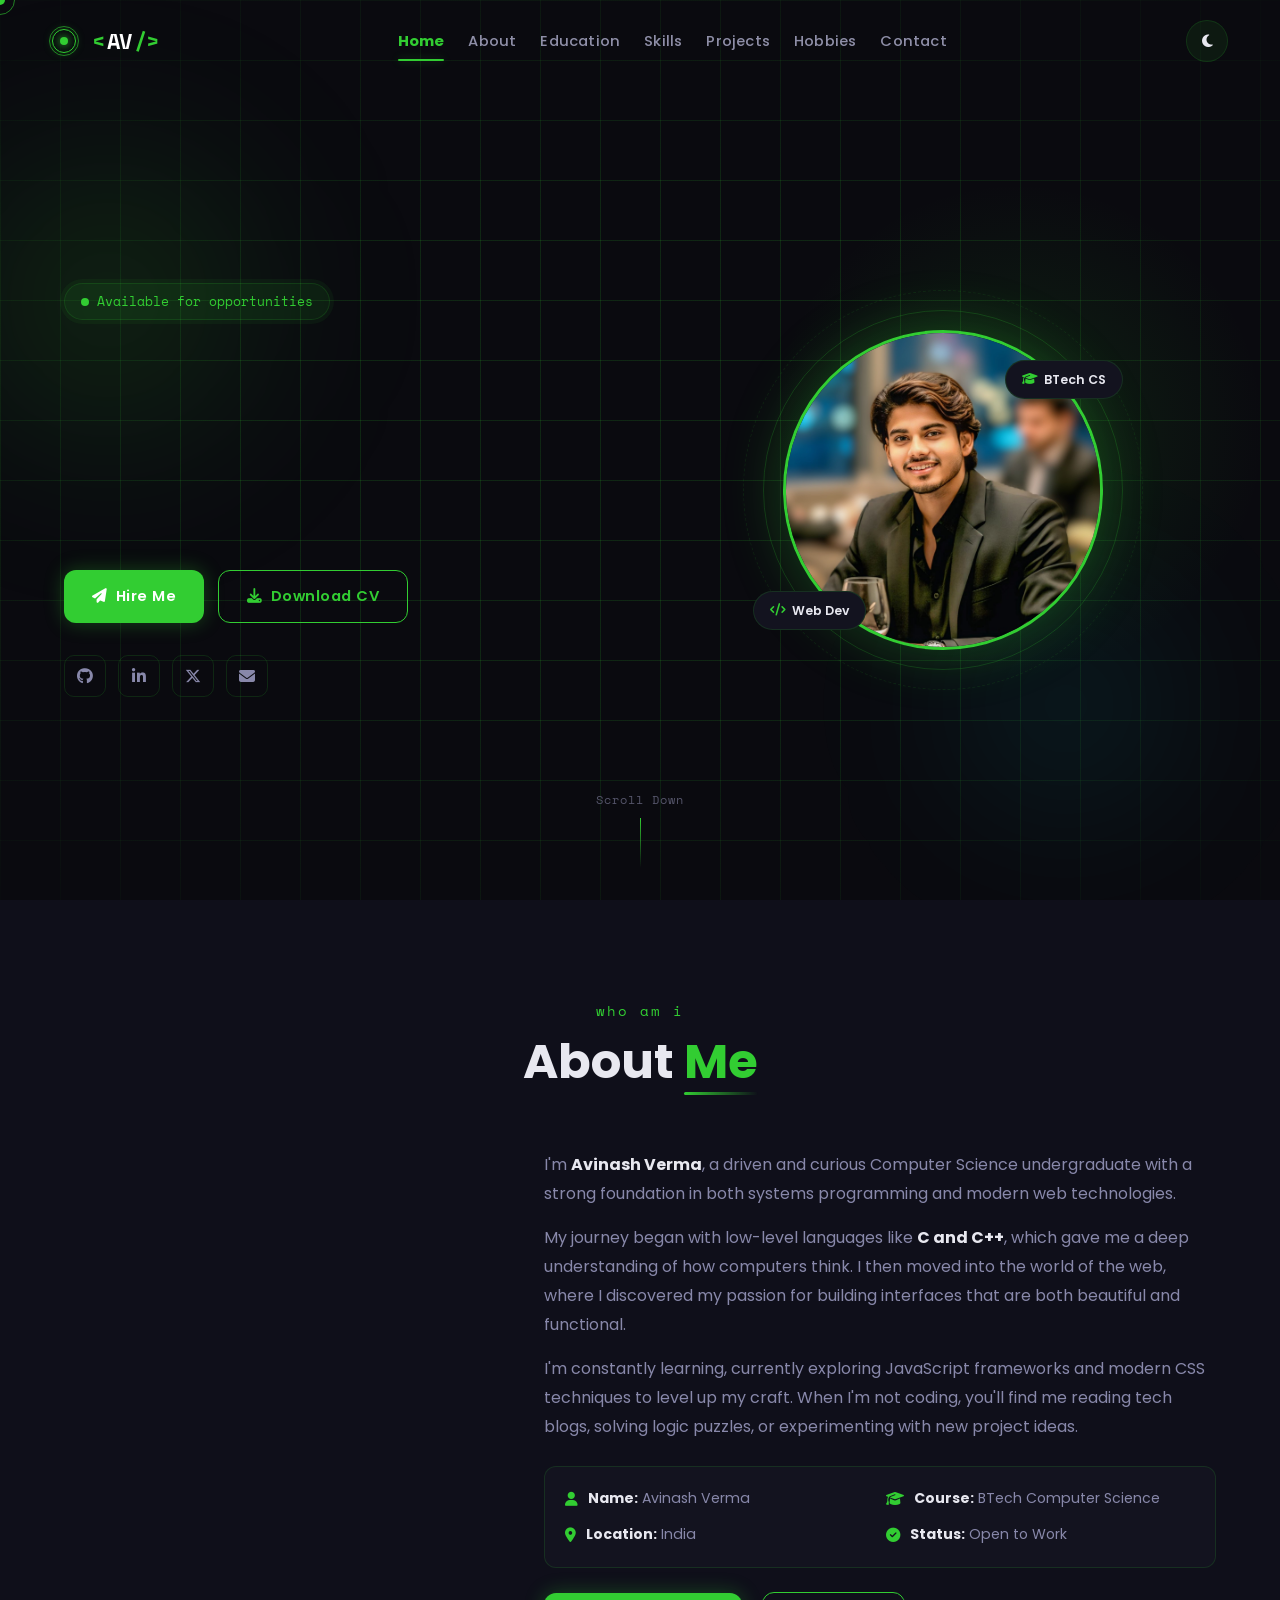
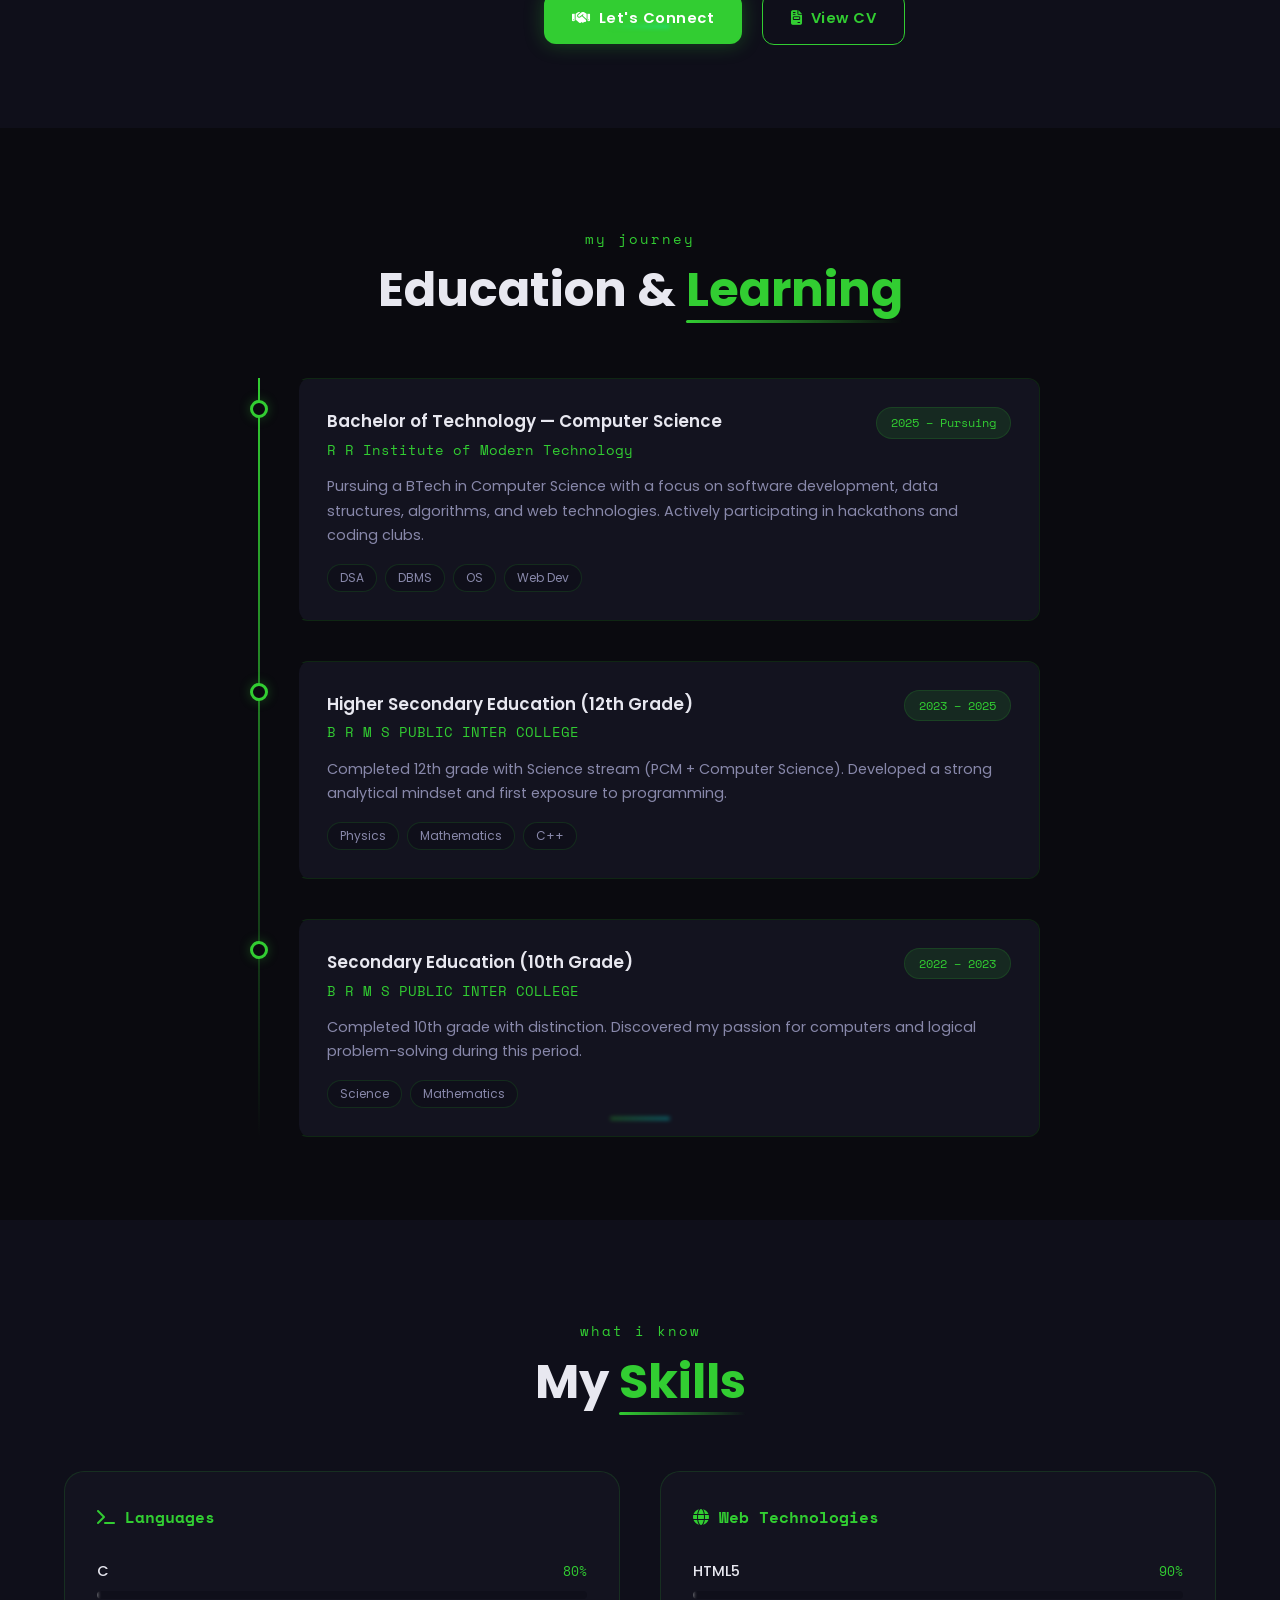
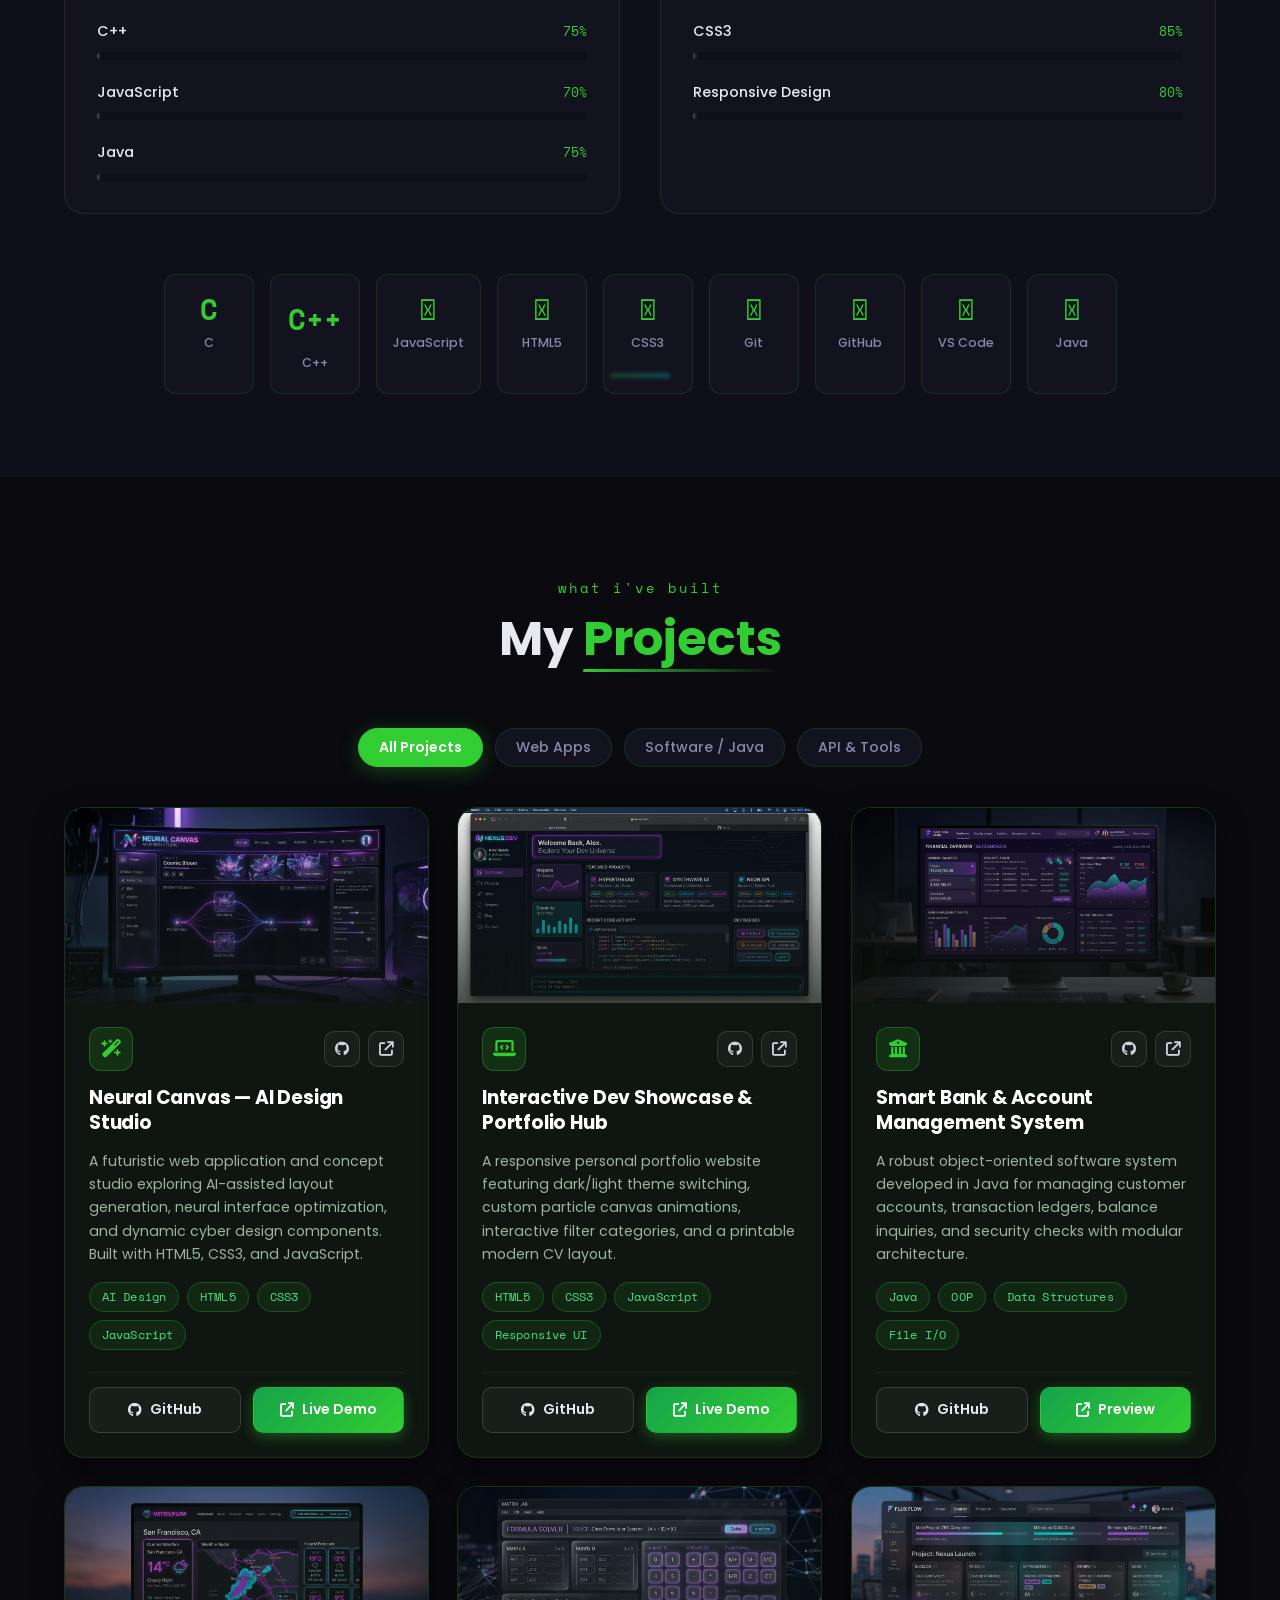
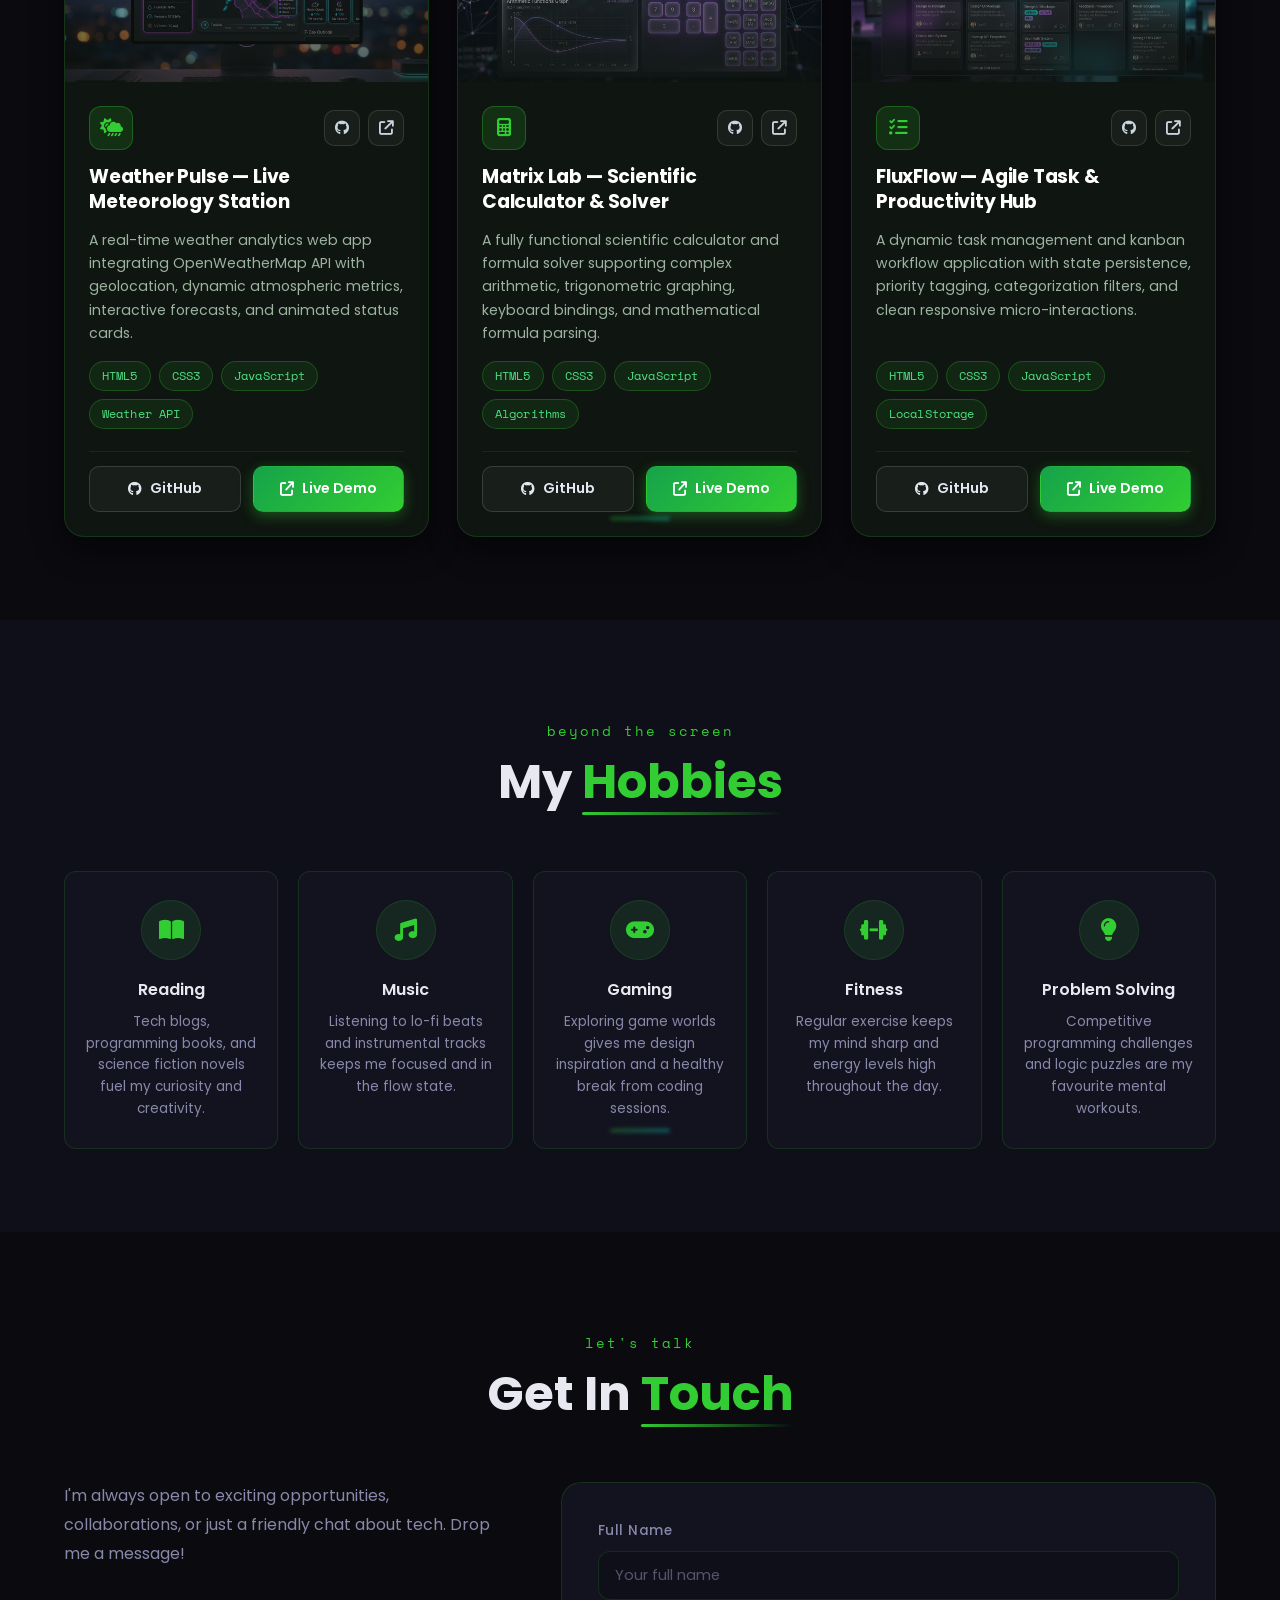
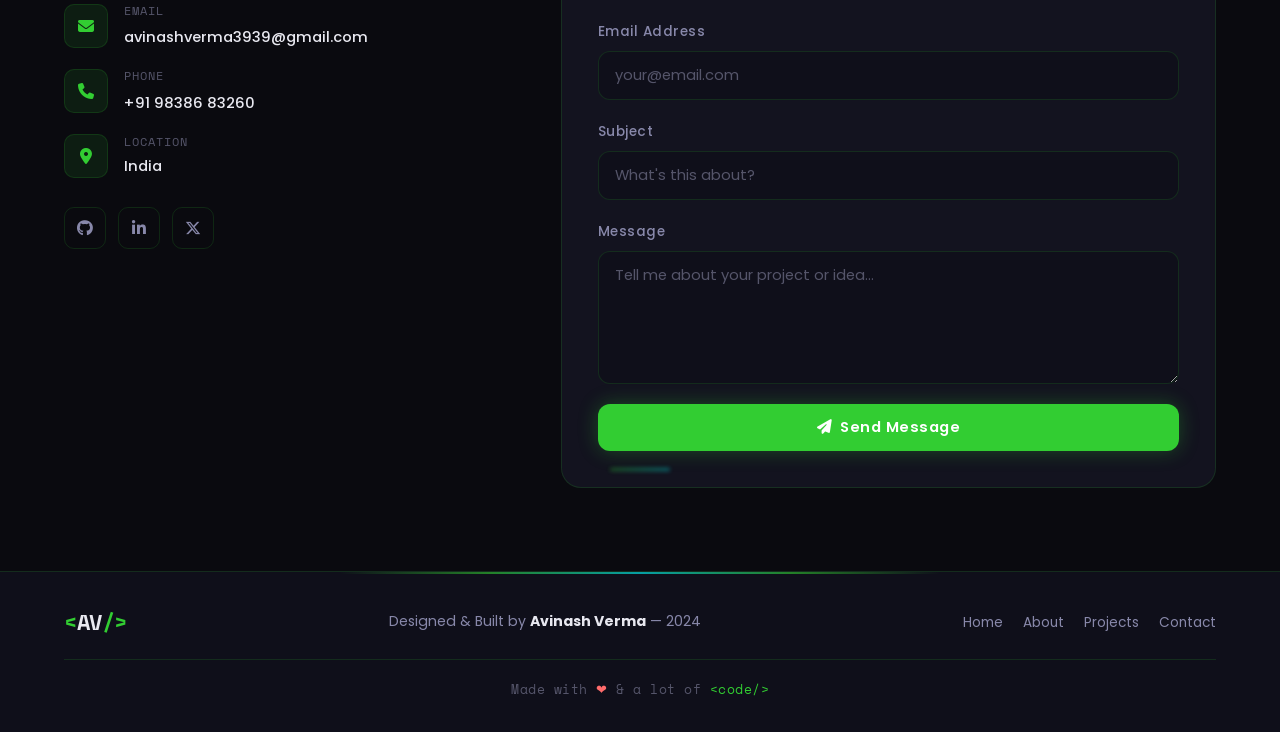
==== commit dd6d454f: "Update index.html" ====
--- a/index.html
+++ b/index.html
@@ -876,14 +876,14 @@
                             <div class="form-group">
                                 <label for="name">Full Name</label>
                                 <input type="text" id="name"
-                                    placeholder="Your full name" required />
+                                     placeholder="Your full name" required />
                             </div>
                             <div class="form-group">
                                 <label for="email">Email Address</label>
                                 <input type="email" id="email"
                                     placeholder="your@email.com" required />
                             </div>
-                            <div class="form-group">
+                            <div class="form-group" >
                                 <label for="subject">Subject</label>
                                 <input type="text" id="subject"
                                     placeholder="What's this about?" />
--- a/index.css
+++ b/index.css
@@ -22,15 +22,38 @@
   --font-mono: 'Space Mono', monospace;
   --radius: 12px;
   --radius-lg: 20px;
-  --shadow: 0 4px 30px rgba(0,0,0,0.4);
+  --shadow: 0 4px 30px rgba(0, 0, 0, 0.4);
   --transition: 0.3s cubic-bezier(0.4, 0, 0.2, 1);
   --section-padding: 100px 0;
 }
 
-/* Light theme variables defined in the consolidated block below (L2623+) */
+[data-theme="light"] {
+  --bg-primary: #f8fafc;
+  --bg-secondary: #f1f5f9;
+  --bg-card: #ffffff;
+  --bg-card-hover: #ffffff;
+  --accent: #16a34a;
+  --accent-glow: rgba(22, 163, 74, 0.25);
+  --accent-2: #0284c7;
+  --text-primary: #0f172a;
+  --text-secondary: #475569;
+  --text-muted: #64748b;
+  --border: rgba(22, 163, 74, 0.2);
+  --border-hover: rgba(22, 163, 74, 0.5);
+  --shadow: 0 4px 20px rgba(0, 0, 0, 0.08);
+}
+
+html.theme-transitioning,
+html.theme-transitioning *,
+html.theme-transitioning *::before,
+html.theme-transitioning *::after {
+  transition: background-color 0.4s ease, color 0.4s ease, border-color 0.4s ease, box-shadow 0.4s ease !important;
+}
 
 /* ---- Reset & Base ---- */
-*, *::before, *::after {
+*,
+*::before,
+*::after {
   margin: 0;
   padding: 0;
   box-sizing: border-box;
@@ -39,6 +62,7 @@
 html {
   scroll-behavior: smooth;
   font-size: 16px;
+  overflow-x: hidden;
 }
 
 body {
@@ -47,16 +71,39 @@
   color: var(--text-primary);
   line-height: 1.7;
   overflow-x: hidden;
-}
-
-a { text-decoration: none; color: inherit; }
-img { max-width: 100%; display: block; }
-ul { list-style: none; }
-button { border: none; background: none; }
+  cursor: none;
+  /* Custom cursor */
+}
+
+a {
+  text-decoration: none;
+  color: inherit;
+}
+
+img {
+  max-width: 100%;
+  display: block;
+}
+
+ul {
+  list-style: none;
+}
+
+button {
+  cursor: none;
+  border: none;
+  background: none;
+}
 
 /* ---- Custom Scrollbar ---- */
-::-webkit-scrollbar { width: 6px; }
-::-webkit-scrollbar-track { background: var(--bg-primary); }
+::-webkit-scrollbar {
+  width: 6px;
+}
+
+::-webkit-scrollbar-track {
+  background: var(--bg-primary);
+}
+
 ::-webkit-scrollbar-thumb {
   background: var(--accent);
   border-radius: 3px;
@@ -71,7 +118,8 @@
   background: var(--accent);
   border-radius: 50%;
   position: fixed;
-  top: 0; left: 0;
+  top: 0;
+  left: 0;
   pointer-events: none;
   z-index: 9999;
   transform: translate(-50%, -50%);
@@ -84,7 +132,8 @@
   border: 1.5px solid var(--accent);
   border-radius: 50%;
   position: fixed;
-  top: 0; left: 0;
+  top: 0;
+  left: 0;
   pointer-events: none;
   z-index: 9998;
   transform: translate(-50%, -50%);
@@ -109,7 +158,9 @@
 /* Alternating section backgrounds */
 .about-section,
 .skills-section,
-.hobbies-section { background: var(--bg-secondary); }
+.hobbies-section {
+  background: var(--bg-secondary);
+}
 
 /* =============================================
    SECTION HEADERS
@@ -172,22 +223,24 @@
   content: '';
   position: absolute;
   inset: 0;
-  background: rgba(255,255,255,0.07);
+  background: rgba(255, 255, 255, 0.07);
   opacity: 0;
   transition: opacity 0.3s;
 }
 
-.btn:hover::before { opacity: 1; }
+.btn:hover::before {
+  opacity: 1;
+}
 
 .btn-primary {
   background: var(--accent);
   color: #fff;
-  box-shadow: 0 4px 16px var(--accent-glow);
+  box-shadow: 0 0 20px var(--accent-glow);
 }
 
 .btn-primary:hover {
   transform: translateY(-2px);
-  box-shadow: 0 6px 24px var(--accent-glow);
+  box-shadow: 0 0 35px var(--accent-glow);
 }
 
 .btn-outline {
@@ -201,250 +254,204 @@
   transform: translateY(-2px);
 }
 
-.btn-full { width: 100%; justify-content: center; }
-
-/* =============================================
-   NAVIGATION (DYNAMIC NOTCH NAVBAR)
-   ============================================= */
-.navbar-wrapper {
+.btn-full {
+  width: 100%;
+  justify-content: center;
+}
+
+/* =============================================
+   NAVIGATION
+   ============================================= */
+.navbar {
   position: fixed;
   top: 0;
   left: 0;
   right: 0;
   z-index: 1000;
-  display: flex;
-  justify-content: center;
-  pointer-events: none;
-  padding: 0 16px;
-}
-
-.nav-notch {
-  pointer-events: auto;
-  position: relative;
+  padding: 20px 0;
+  transition: var(--transition);
+}
+
+/* Scrolled state — added via JS */
+.navbar.scrolled {
+  background: rgba(10, 10, 15, 0.92);
+  backdrop-filter: blur(20px);
+  -webkit-backdrop-filter: blur(20px);
+  border-bottom: 1px solid var(--border);
+  padding: 14px 0;
+}
+
+.nav-container {
+  max-width: 1240px;
+  margin: 0 auto;
+  padding: 0 32px;
   display: flex;
   align-items: center;
   justify-content: space-between;
-  gap: 28px;
-  padding: 8px 18px 8px 18px;
-  background: #08080e;
-  border-radius: 0 0 22px 22px;
-  box-shadow: 0 12px 32px rgba(0, 0, 0, 0.6), 0 0 0 1px rgba(255, 255, 255, 0.08);
-  backdrop-filter: blur(20px);
-  -webkit-backdrop-filter: blur(20px);
-  transition: all 0.35s cubic-bezier(0.16, 1, 0.3, 1);
-  max-width: 100%;
-}
-
-/* Left inverted corner fillet wing */
-.nav-notch::before {
-  content: '';
-  position: absolute;
-  top: 0;
-  left: -20px;
-  width: 20px;
-  height: 20px;
-  background: transparent;
-  border-top-right-radius: 20px;
-  box-shadow: 6px -6px 0 6px #08080e;
-  pointer-events: none;
-  transition: box-shadow 0.35s ease;
-}
-
-/* Right inverted corner fillet wing */
-.nav-notch::after {
-  content: '';
-  position: absolute;
-  top: 0;
-  right: -20px;
-  width: 20px;
-  height: 20px;
-  background: transparent;
-  border-top-left-radius: 20px;
-  box-shadow: -6px -6px 0 6px #08080e;
-  pointer-events: none;
-  transition: box-shadow 0.35s ease;
-}
-
-/* Brand Notch (Left) */
-.nav-brand-notch {
+}
+
+/* Brand container */
+.nav-brand {
   display: flex;
   align-items: center;
-  gap: 10px;
-  text-decoration: none;
-  flex-shrink: 0;
-  transition: transform 0.25s ease;
-}
-
-.nav-brand-notch:hover {
-  transform: scale(1.04);
-}
-
-/* Glossy 3D App Icon Badge */
-.nav-glossy-badge {
-  width: 32px;
-  height: 32px;
-  border-radius: 9px;
-  background: linear-gradient(145deg, #00f2fe 0%, #4facfe 100%);
-  box-shadow: 0 4px 12px rgba(0, 242, 254, 0.35), inset 0 1px 1px rgba(255, 255, 255, 0.8), inset 0 -2px 3px rgba(0, 0, 0, 0.25);
-  position: relative;
-  overflow: hidden;
+  gap: 16px;
+}
+
+/* Status Pulse Radar Dot */
+.nav-status-pulse {
+  width: 24px;
+  height: 24px;
+  border-radius: 50%;
+  border: 1.5px solid var(--accent);
   display: flex;
   align-items: center;
   justify-content: center;
-}
-
-.badge-gloss {
+  position: relative;
+  box-shadow: 0 0 10px rgba(50, 205, 50, 0.25);
+  flex-shrink: 0;
+}
+
+.pulse-dot {
+  width: 8px;
+  height: 8px;
+  border-radius: 50%;
+  background: var(--accent);
+  box-shadow: 0 0 8px var(--accent);
+}
+
+.pulse-ring {
   position: absolute;
-  top: 0;
-  left: 0;
-  right: 0;
-  height: 48%;
-  background: linear-gradient(180deg, rgba(255, 255, 255, 0.65) 0%, rgba(255, 255, 255, 0) 100%);
-  border-radius: 8px 8px 100% 100%;
-  pointer-events: none;
-}
-
-.nav-glossy-badge i {
-  color: #031b2e;
-  font-size: 0.95rem;
-  position: relative;
-  z-index: 2;
-  text-shadow: 0 1px 2px rgba(255, 255, 255, 0.4);
-}
-
-.nav-brand-text {
-  font-family: var(--font-main);
+  inset: -4px;
+  border-radius: 50%;
+  border: 1.5px solid var(--accent);
+  opacity: 0.6;
+  animation: statusPulse 2.2s cubic-bezier(0.215, 0.61, 0.355, 1) infinite;
+}
+
+@keyframes statusPulse {
+  0% {
+    transform: scale(0.7);
+    opacity: 0.8;
+  }
+
+  100% {
+    transform: scale(1.4);
+    opacity: 0;
+  }
+}
+
+/* Logo */
+.nav-logo {
+  font-family: var(--font-mono), monospace;
   font-weight: 700;
-  font-size: 1.12rem;
+  font-size: 1.35rem;
+  color: var(--text-primary);
+  display: inline-flex;
+  align-items: center;
+  letter-spacing: -0.5px;
+  transition: var(--transition);
+}
+
+.nav-logo:hover {
+  transform: scale(1.04);
+}
+
+.logo-bracket {
+  color: var(--accent);
+  font-weight: 700;
+}
+
+.logo-text {
   color: #ffffff;
-  letter-spacing: -0.3px;
-}
-
-.nav-brand-dot {
-  color: var(--accent);
   font-weight: 800;
-}
-
-/* Nav Links (Center) */
+  margin: 0 2px;
+}
+
+/* Nav Links */
 .nav-links {
   display: flex;
   align-items: center;
-  gap: 18px;
-  list-style: none;
-  margin: 0;
-  padding: 0;
-  position: relative;
+  gap: 24px;
 }
 
 .nav-link {
-  font-size: 0.86rem;
+  font-size: 0.92rem;
   font-weight: 500;
-  color: #9292ab;
-  padding: 6px 3px;
-  transition: color 0.25s ease;
+  color: #8f8fa8;
+  padding: 6px 0;
+  transition: color 0.25s ease, font-weight 0.25s ease;
   position: relative;
   letter-spacing: 0.2px;
-  white-space: nowrap;
-}
-
-.nav-link:hover {
-  color: #ffffff;
-}
-
-.nav-link.active {
-  color: #ffffff;
-  font-weight: 600;
 }
 
 .nav-link::after {
   content: '';
   position: absolute;
-  bottom: -3px; 
+  bottom: -4px;
   left: 0;
-  width: 0; 
-  height: 2px;
+  width: 0;
+  height: 2.5px;
   background: var(--accent);
-  transition: width 0.25s cubic-bezier(0.16, 1, 0.3, 1);
+  transition: width 0.3s cubic-bezier(0.16, 1, 0.3, 1);
   border-radius: 2px;
   box-shadow: 0 0 8px var(--accent-glow);
 }
 
-.nav-link:hover::after { 
-  width: 100%; 
-}
-
-/* Right Actions (CTA + Theme Toggle + Hamburger) */
+.nav-link:hover {
+  color: #ffffff;
+}
+
+.nav-link.active {
+  color: #ffffff;
+  font-weight: 700;
+}
+
+.nav-link:hover::after,
+.nav-link.active::after {
+  width: 100%;
+}
+
+/* Nav Actions */
 .nav-actions {
   display: flex;
   align-items: center;
-  gap: 10px;
-  flex-shrink: 0;
-}
-
-/* Download / Resume CTA Pill Button */
-.nav-cta-btn {
-  display: inline-flex;
-  align-items: center;
-  gap: 7px;
-  background: #ffffff;
-  color: #08080e;
-  font-family: var(--font-main);
-  font-weight: 600;
-  font-size: 0.82rem;
-  padding: 6px 14px;
-  border-radius: 50px;
-  box-shadow: 0 2px 8px rgba(255, 255, 255, 0.15);
-  transition: all 0.25s cubic-bezier(0.16, 1, 0.3, 1);
-  white-space: nowrap;
-}
-
-.nav-cta-btn i {
-  font-size: 0.78rem;
-}
-
-.nav-cta-btn:hover {
-  background: var(--accent);
-  color: #ffffff;
-  transform: translateY(-1px);
-  box-shadow: 0 4px 14px var(--accent-glow);
-}
-
-/* Theme Toggle Button in Notch */
-.theme-toggle {
-  width: 32px;
-  height: 32px;
-  border-radius: 50%;
-  background: rgba(255, 255, 255, 0.07);
-  border: 1px solid rgba(255, 255, 255, 0.1);
-  display: flex;
-  align-items: center;
-  justify-content: center;
-  cursor: pointer !important;
-  transition: var(--transition);
-  position: relative;
-  overflow: hidden;
-  flex-shrink: 0;
-}
-
-.theme-toggle:hover {
-  background: rgba(255, 255, 255, 0.15);
-  border-color: var(--accent);
-  transform: scale(1.05);
-}
-
-/* Hamburger (Mobile) */
+  gap: 12px;
+  z-index: 1001;
+}
+
+/* Nav Overlay Backdrop */
+.nav-overlay {
+  position: fixed;
+  inset: 0;
+  background: rgba(0, 0, 0, 0.65);
+  backdrop-filter: blur(8px);
+  -webkit-backdrop-filter: blur(8px);
+  opacity: 0;
+  visibility: hidden;
+  pointer-events: none;
+  transition: opacity 0.35s ease, visibility 0.35s step-end;
+  z-index: 998;
+}
+
+.nav-overlay.open {
+  opacity: 1;
+  visibility: visible;
+  pointer-events: auto;
+  transition: opacity 0.35s ease, visibility 0s;
+}
+
+/* Hamburger */
 .hamburger {
   display: none;
   flex-direction: column;
-  gap: 4px;
+  gap: 5px;
   padding: 6px;
   z-index: 1001;
-  cursor: pointer;
 }
 
 .hamburger span {
   display: block;
-  width: 20px;
+  width: 24px;
   height: 2px;
   background: var(--text-primary);
   border-radius: 2px;
@@ -452,53 +459,15 @@
 }
 
 .hamburger.open span:nth-child(1) {
-  transform: translateY(6px) rotate(45deg);
-}
-.hamburger.open span:nth-child(2) { opacity: 0; }
+  transform: translateY(7px) rotate(45deg);
+}
+
+.hamburger.open span:nth-child(2) {
+  opacity: 0;
+}
+
 .hamburger.open span:nth-child(3) {
-  transform: translateY(-6px) rotate(-45deg);
-}
-
-/* Light theme notch adaptations */
-[data-theme="light"] .nav-notch {
-  background: #ffffff;
-  box-shadow: 0 10px 30px rgba(0, 0, 0, 0.08), 0 0 0 1px rgba(0, 0, 0, 0.06);
-}
-
-[data-theme="light"] .nav-notch::before {
-  box-shadow: 6px -6px 0 6px #ffffff;
-}
-
-[data-theme="light"] .nav-notch::after {
-  box-shadow: -6px -6px 0 6px #ffffff;
-}
-
-[data-theme="light"] .nav-brand-text {
-  color: #0f172a;
-}
-
-[data-theme="light"] .nav-link {
-  color: #64748b;
-}
-
-[data-theme="light"] .nav-link:hover,
-[data-theme="light"] .nav-link.active {
-  color: #0f172a;
-}
-
-[data-theme="light"] .nav-cta-btn {
-  background: #0f172a;
-  color: #ffffff;
-}
-
-[data-theme="light"] .nav-cta-btn:hover {
-  background: var(--accent);
-  color: #ffffff;
-}
-
-[data-theme="light"] .theme-toggle {
-  background: rgba(0, 0, 0, 0.05);
-  border-color: rgba(0, 0, 0, 0.08);
+  transform: translateY(-7px) rotate(-45deg);
 }
 
 /* =============================================
@@ -529,8 +498,10 @@
 .hero::before {
   content: '';
   position: absolute;
-  top: 20%; left: 60%;
-  width: 500px; height: 500px;
+  top: 20%;
+  left: 60%;
+  width: 500px;
+  height: 500px;
   background: radial-gradient(circle, rgba(50, 205, 50, 0.12) 0%, transparent 70%);
   pointer-events: none;
 }
@@ -565,15 +536,23 @@
 }
 
 .dot {
-  width: 8px; height: 8px;
+  width: 8px;
+  height: 8px;
   background: var(--accent);
   border-radius: 50%;
   animation: pulse 2s infinite;
 }
 
 @keyframes pulse {
-  0%, 100% { box-shadow: 0 0 0 0 rgba(50, 205, 50, 0.4); }
-  50% { box-shadow: 0 0 0 6px rgba(50, 205, 50, 0); }
+
+  0%,
+  100% {
+    box-shadow: 0 0 0 0 rgba(50, 205, 50, 0.4);
+  }
+
+  50% {
+    box-shadow: 0 0 0 6px rgba(50, 205, 50, 0);
+  }
 }
 
 /* Hero Title */
@@ -621,7 +600,8 @@
 }
 
 .social-icon {
-  width: 42px; height: 42px;
+  width: 42px;
+  height: 42px;
   border: 1.5px solid var(--border);
   border-radius: 10px;
   display: flex;
@@ -637,7 +617,7 @@
   border-color: var(--accent);
   color: #fff;
   transform: translateY(-3px);
-  box-shadow: 0 6px 16px var(--accent-glow);
+  box-shadow: 0 8px 20px var(--accent-glow);
 }
 
 /* Hero Image */
@@ -674,7 +654,9 @@
 }
 
 @keyframes rotate {
-  to { transform: rotate(360deg); }
+  to {
+    transform: rotate(360deg);
+  }
 }
 
 /* Avatar */
@@ -717,14 +699,32 @@
   animation: float 4s ease-in-out infinite;
 }
 
-.badge i { color: var(--accent); }
-
-.badge-1 { bottom: 20px; left: -30px; animation-delay: 0s; }
-.badge-2 { top: 30px; right: -20px; animation-delay: 2s; }
+.badge i {
+  color: var(--accent);
+}
+
+.badge-1 {
+  bottom: 20px;
+  left: -30px;
+  animation-delay: 0s;
+}
+
+.badge-2 {
+  top: 30px;
+  right: -20px;
+  animation-delay: 2s;
+}
 
 @keyframes float {
-  0%, 100% { transform: translateY(0); }
-  50% { transform: translateY(-10px); }
+
+  0%,
+  100% {
+    transform: translateY(0);
+  }
+
+  50% {
+    transform: translateY(-10px);
+  }
 }
 
 /* Scroll Indicator */
@@ -752,29 +752,62 @@
 }
 
 @keyframes scrollLine {
-  0% { height: 0; opacity: 1; }
-  100% { height: 50px; opacity: 0; }
+  0% {
+    height: 0;
+    opacity: 1;
+  }
+
+  100% {
+    height: 50px;
+    opacity: 0;
+  }
 }
 
 /* Entrance Animations */
 @keyframes fadeInDown {
-  from { opacity: 0; transform: translateY(-20px); }
-  to { opacity: 1; transform: translateY(0); }
+  from {
+    opacity: 0;
+    transform: translateY(-20px);
+  }
+
+  to {
+    opacity: 1;
+    transform: translateY(0);
+  }
 }
 
 @keyframes fadeInUp {
-  from { opacity: 0; transform: translateY(30px); }
-  to { opacity: 1; transform: translateY(0); }
+  from {
+    opacity: 0;
+    transform: translateY(30px);
+  }
+
+  to {
+    opacity: 1;
+    transform: translateY(0);
+  }
 }
 
 @keyframes fadeInRight {
-  from { opacity: 0; transform: translateX(40px); }
-  to { opacity: 1; transform: translateX(0); }
+  from {
+    opacity: 0;
+    transform: translateX(40px);
+  }
+
+  to {
+    opacity: 1;
+    transform: translateX(0);
+  }
 }
 
 @keyframes fadeIn {
-  from { opacity: 0; }
-  to { opacity: 1; }
+  from {
+    opacity: 0;
+  }
+
+  to {
+    opacity: 1;
+  }
 }
 
 /* =============================================
@@ -894,7 +927,7 @@
 .stat-card:hover {
   border-color: var(--accent);
   transform: translateY(-4px);
-  box-shadow: 0 8px 20px rgba(0,0,0,0.15);
+  box-shadow: 0 12px 30px var(--accent-glow);
 }
 
 .stat-card i {
@@ -924,7 +957,9 @@
   line-height: 1.8;
 }
 
-.about-text p strong { color: var(--text-primary); }
+.about-text p strong {
+  color: var(--text-primary);
+}
 
 .about-details {
   display: grid;
@@ -943,26 +978,16 @@
   gap: 10px;
   font-size: 0.88rem;
   color: var(--text-secondary);
-  padding: 8px 12px;
-  border-radius: var(--radius);
-  transition: var(--transition);
-}
-
-.detail-item:hover {
-  background: rgba(50, 205, 50, 0.05);
+}
+
+.detail-item i {
+  color: var(--accent);
+  font-size: 0.9rem;
+  flex-shrink: 0;
+}
+
+.detail-item strong {
   color: var(--text-primary);
-}
-
-.detail-item i { color: var(--accent); font-size: 0.9rem; flex-shrink: 0; }
-.detail-item strong { color: var(--text-primary); }
-
-/* About Buttons */
-.about-buttons {
-  display: flex;
-  align-items: center;
-  gap: 14px;
-  flex-wrap: wrap;
-  margin-top: 1.5rem;
 }
 
 /* =============================================
@@ -979,7 +1004,8 @@
   content: '';
   position: absolute;
   left: 18px;
-  top: 0; bottom: 0;
+  top: 0;
+  bottom: 0;
   width: 2px;
   background: linear-gradient(to bottom, var(--accent), transparent);
 }
@@ -990,13 +1016,16 @@
   margin-bottom: 40px;
 }
 
-.timeline-item:last-child { margin-bottom: 0; }
+.timeline-item:last-child {
+  margin-bottom: 0;
+}
 
 .timeline-dot {
   position: absolute;
   left: 10px;
   top: 22px;
-  width: 18px; height: 18px;
+  width: 18px;
+  height: 18px;
   border-radius: 50%;
   background: var(--bg-primary);
   border: 3px solid var(--accent);
@@ -1019,7 +1048,7 @@
 
 .timeline-card:hover {
   border-color: var(--border-hover);
-  box-shadow: 0 8px 30px rgba(0,0,0,0.3);
+  box-shadow: 0 8px 30px rgba(0, 0, 0, 0.3);
   transform: translateX(4px);
 }
 
@@ -1058,7 +1087,7 @@
   flex-shrink: 0;
 }
 
-.timeline-card > p {
+.timeline-card>p {
   color: var(--text-secondary);
   font-size: 0.9rem;
   line-height: 1.7;
@@ -1108,7 +1137,11 @@
   font-family: var(--font-mono);
 }
 
-.skill-bar-list { display: flex; flex-direction: column; gap: 20px; }
+.skill-bar-list {
+  display: flex;
+  flex-direction: column;
+  gap: 20px;
+}
 
 .skill-bar-item {}
 
@@ -1136,7 +1169,8 @@
 
 .skill-bar-fill {
   height: 100%;
-  width: 0; /* Animated by JS */
+  width: 0;
+  /* Animated by JS */
   background: linear-gradient(90deg, var(--accent), var(--accent-2));
   border-radius: 4px;
   transition: width 1.2s cubic-bezier(0.4, 0, 0.2, 1);
@@ -1146,8 +1180,10 @@
 .skill-bar-fill::after {
   content: '';
   position: absolute;
-  right: 0; top: 0;
-  width: 3px; height: 100%;
+  right: 0;
+  top: 0;
+  width: 3px;
+  height: 100%;
   background: #fff;
   border-radius: 2px;
   opacity: 0.6;
@@ -1165,236 +1201,298 @@
   background: var(--bg-card);
   border: 1px solid var(--border);
   border-radius: var(--radius);
-  padding: 18px 16px;
+  padding: 20px 16px;
   display: flex;
   flex-direction: column;
   align-items: center;
-  gap: 10px;
-  min-width: 96px;
-  font-size: 0.84rem;
+  gap: 8px;
+  min-width: 90px;
+  font-size: 0.78rem;
   color: var(--text-secondary);
   font-weight: 500;
   transition: var(--transition);
 }
 
-.tech-icon-card i {
-  font-size: 2.4rem;
+.tech-icon-card i,
+.tech-icon-card .tech-text-icon {
+  font-size: 1.8rem;
+  color: var(--accent);
+  font-weight: 700;
+  font-family: var(--font-mono);
+}
+
+.tech-icon-card:hover {
+  border-color: var(--accent);
+  transform: translateY(-5px);
+  box-shadow: 0 12px 25px var(--accent-glow);
+  color: var(--text-primary);
+}
+
+/* =============================================
+   PROJECTS SECTION — SLEEK CYBER LIMEGREEN CARDS
+   ============================================= */
+.projects-grid {
+  display: grid;
+  grid-template-columns: repeat(auto-fit, minmax(min(340px, 100%), 1fr));
+  gap: 28px;
+}
+
+.project-card {
+  background: #0f1510;
+  border: 1px solid rgba(50, 205, 50, 0.18);
+  border-radius: 20px;
+  overflow: hidden;
+  display: flex;
+  flex-direction: column;
+  box-shadow: 0 12px 32px rgba(0, 0, 0, 0.45);
+  transition: transform 0.35s cubic-bezier(0.16, 1, 0.3, 1), box-shadow 0.35s cubic-bezier(0.16, 1, 0.3, 1), border-color 0.35s ease;
+  position: relative;
+}
+
+.project-card:hover {
+  border-color: rgba(50, 205, 50, 0.48);
+  transform: translateY(-8px);
+  box-shadow: 0 24px 48px rgba(0, 0, 0, 0.6), 0 0 35px rgba(50, 205, 50, 0.2);
+}
+
+.project-card-image {
+  position: relative;
+  width: 100%;
+  height: 195px;
+  overflow: hidden;
+  background: #060a07;
+}
+
+.project-card-image img {
+  width: 100%;
+  height: 100%;
+  object-fit: cover;
+  object-position: top center;
+  transition: transform 0.6s cubic-bezier(0.16, 1, 0.3, 1);
+  display: block;
+}
+
+.project-card:hover .project-card-image img {
+  transform: scale(1.06);
+}
+
+.project-card-overlay {
+  position: absolute;
+  inset: 0;
+  background: linear-gradient(180deg, rgba(15, 21, 16, 0.05) 0%, rgba(15, 21, 16, 0.75) 100%);
+  pointer-events: none;
+}
+
+.project-card-body {
+  padding: 24px;
+  display: flex;
+  flex-direction: column;
+  flex-grow: 1;
+  gap: 14px;
+}
+
+.project-card-top {
+  display: flex;
+  justify-content: space-between;
+  align-items: center;
+}
+
+.project-icon-wrap {
+  width: 44px;
+  height: 44px;
+  background: rgba(50, 205, 50, 0.14);
+  border: 1px solid rgba(50, 205, 50, 0.32);
+  border-radius: 12px;
+  display: flex;
+  align-items: center;
+  justify-content: center;
+  font-size: 1.15rem;
+  color: #32cd32;
+  transition: all 0.3s ease;
+}
+
+.project-card:hover .project-icon-wrap {
+  background: rgba(50, 205, 50, 0.25);
+  color: #ffffff;
+  transform: scale(1.06);
+  box-shadow: 0 0 15px rgba(50, 205, 50, 0.3);
+}
+
+.project-links {
+  display: flex;
+  gap: 8px;
+}
+
+.project-links a {
+  width: 36px;
+  height: 36px;
+  border: 1px solid rgba(255, 255, 255, 0.12);
+  background: rgba(255, 255, 255, 0.04);
+  border-radius: 10px;
+  display: flex;
+  align-items: center;
+  justify-content: center;
+  color: #cbd5e1;
+  font-size: 0.9rem;
+  transition: all 0.25s ease;
+}
+
+.project-links a:hover {
+  background: rgba(50, 205, 50, 0.2);
+  border-color: rgba(50, 205, 50, 0.5);
+  color: #32cd32;
+  transform: translateY(-2px);
+}
+
+.project-card h3,
+.project-title {
+  font-size: 1.18rem;
+  font-weight: 700;
+  color: #ffffff;
+  line-height: 1.35;
+  margin: 0;
+  letter-spacing: -0.01em;
+}
+
+.project-card p,
+.project-description {
+  color: #9cb3a0;
+  font-size: 0.88rem;
+  line-height: 1.65;
+  margin: 0;
+  flex-grow: 1;
+}
+
+.project-tags {
+  display: flex;
+  flex-wrap: wrap;
+  gap: 8px;
+  margin-top: 2px;
+}
+
+.project-tags span,
+.project-tag {
+  background: rgba(50, 205, 50, 0.1);
+  color: #4ade80;
+  border: 1px solid rgba(50, 205, 50, 0.25);
+  padding: 4px 12px;
+  border-radius: 50px;
+  font-size: 0.74rem;
+  font-weight: 500;
+  font-family: var(--font-mono);
+  letter-spacing: 0.01em;
+}
+
+.project-card-footer {
+  display: grid;
+  grid-template-columns: 1fr 1fr;
+  gap: 12px;
+  margin-top: 8px;
+  padding-top: 14px;
+  border-top: 1px solid rgba(255, 255, 255, 0.06);
+}
+
+.btn-card {
   display: inline-flex;
   align-items: center;
   justify-content: center;
-  transition: transform 0.3s cubic-bezier(0.16, 1, 0.3, 1);
-}
-
-.tech-icon-card:hover {
-  border-color: var(--accent);
-  transform: translateY(-5px);
-  box-shadow: 0 10px 25px rgba(0,0,0,0.25), 0 0 15px var(--accent-glow);
-  color: var(--text-primary);
-}
-
-.tech-icon-card:hover i {
-  transform: scale(1.15);
-}
-
-[data-theme="dark"] .tech-icon-card .devicon-github-original {
+  gap: 8px;
+  padding: 10px 14px;
+  border-radius: 10px;
+  font-size: 0.88rem;
+  font-weight: 600;
+  font-family: var(--font-main);
+  text-decoration: none;
+  cursor: pointer;
+  transition: all 0.25s ease;
+}
+
+.btn-card-github {
+  background: rgba(255, 255, 255, 0.04);
+  border: 1px solid rgba(255, 255, 255, 0.14);
+  color: #e2e8f0;
+}
+
+.btn-card-github:hover {
+  background: rgba(50, 205, 50, 0.1);
+  border-color: rgba(50, 205, 50, 0.35);
   color: #ffffff;
-}
-
-[data-theme="light"] .tech-icon-card .devicon-github-original {
-  color: #181717;
-}
-
-/* =============================================
-   PROJECTS SECTION
-   ============================================= */
-.projects-grid {
-  display: grid;
-  grid-template-columns: repeat(auto-fit, minmax(300px, 1fr));
-  gap: 28px;
-}
-
-.project-card {
-  background: var(--bg-card);
-  border: 1px solid var(--border);
-  border-radius: var(--radius-lg);
-  overflow: hidden;
-  display: flex;
-  flex-direction: column;
-  transition: transform 0.4s cubic-bezier(0.16, 1, 0.3, 1),
-              box-shadow 0.4s cubic-bezier(0.16, 1, 0.3, 1),
-              border-color 0.3s ease;
-  position: relative;
-}
-
-.project-card:hover {
-  border-color: var(--border-hover);
-  transform: translateY(-6px);
-  box-shadow: 0 20px 40px rgba(0,0,0,0.3),
-              0 0 0 1px var(--border-hover);
-}
-
-/* Preview image / placeholder area */
-.project-card-preview {
-  width: 100%;
-  height: 180px;
-  overflow: hidden;
-  position: relative;
-  background: linear-gradient(135deg, var(--bg-secondary) 0%, rgba(50, 205, 50, 0.04) 50%, var(--bg-card) 100%);
-  border-bottom: 1px solid var(--border);
-}
-
-.project-card-preview img {
-  width: 100%;
-  height: 100%;
-  object-fit: cover;
-  transition: transform 0.5s cubic-bezier(0.16, 1, 0.3, 1);
-}
-
-.project-card:hover .project-card-preview img {
-  transform: scale(1.06);
-}
-
-/* Placeholder when no screenshot available */
-.project-preview-placeholder {
-  width: 100%;
-  height: 100%;
-  display: flex;
-  flex-direction: column;
-  align-items: center;
-  justify-content: center;
-  gap: 10px;
-  background: linear-gradient(160deg, var(--bg-secondary), rgba(50, 205, 50, 0.06), var(--bg-card));
-  position: relative;
-}
-
-.project-preview-placeholder::before {
-  content: '';
-  position: absolute;
-  inset: 0;
-  background-image:
-    linear-gradient(var(--border) 1px, transparent 1px),
-    linear-gradient(90deg, var(--border) 1px, transparent 1px);
-  background-size: 40px 40px;
-  opacity: 0.3;
-  mask-image: radial-gradient(ellipse 80% 80% at 50% 50%, black 20%, transparent 80%);
-  -webkit-mask-image: radial-gradient(ellipse 80% 80% at 50% 50%, black 20%, transparent 80%);
-}
-
-.project-preview-placeholder i {
-  font-size: 2.2rem;
-  color: var(--accent);
-  opacity: 0.4;
-  position: relative;
-  z-index: 1;
-}
-
-.project-preview-placeholder span {
-  font-size: 0.72rem;
-  color: var(--text-muted);
-  font-family: var(--font-mono);
-  letter-spacing: 1px;
-  text-transform: uppercase;
-  position: relative;
-  z-index: 1;
-}
-
-/* Card body */
-.project-card-body {
-  padding: 24px;
-  display: flex;
-  flex-direction: column;
-  gap: 12px;
-  flex-grow: 1;
-}
-
-.project-card-top {
-  display: flex;
-  justify-content: space-between;
-  align-items: flex-start;
-}
-
-.project-icon-wrap {
-  width: 44px; height: 44px;
-  background: rgba(50, 205, 50, 0.1);
-  border: 1px solid var(--border);
-  border-radius: 12px;
-  display: flex;
-  align-items: center;
-  justify-content: center;
-  font-size: 1.4rem;
-}
-
-.project-links {
-  display: flex;
-  gap: 8px;
-}
-
-.project-links a {
-  width: 34px; height: 34px;
-  border: 1px solid var(--border);
-  border-radius: 8px;
-  display: flex;
-  align-items: center;
-  justify-content: center;
-  color: var(--text-secondary);
-  font-size: 0.85rem;
-  transition: var(--transition);
-}
-
-.project-links a:hover {
-  background: var(--accent);
-  border-color: var(--accent);
-  color: #fff;
   transform: translateY(-2px);
 }
 
-.project-card h3 {
-  font-size: 1.1rem;
-  font-weight: 700;
-  color: var(--text-primary);
-  line-height: 1.35;
-}
-
-.project-card p {
-  color: var(--text-secondary);
-  font-size: 0.88rem;
-  line-height: 1.7;
-  flex-grow: 1;
-}
-
-.project-tags {
-  display: flex;
-  flex-wrap: wrap;
-  gap: 8px;
-}
-
-.project-tags span {
-  background: rgba(50, 205, 50, 0.08);
-  color: var(--accent);
-  border: 1px solid var(--border);
-  padding: 4px 14px;
-  border-radius: 50px;
-  font-size: 0.72rem;
-  font-family: var(--font-mono);
-}
-
-/* Card action buttons */
-.project-card-actions {
-  display: flex;
-  gap: 12px;
-  padding: 0 24px 24px;
-}
-
-.project-card-actions .btn {
-  flex: 1;
-  justify-content: center;
-  gap: 8px;
-}
-
-.btn-sm {
-  padding: 10px 18px;
-  font-size: 0.85rem;
-  border-radius: 10px;
+.btn-card-demo {
+  background: linear-gradient(135deg, #16a34a 0%, #32cd32 100%);
+  border: 1px solid transparent;
+  color: #ffffff;
+  box-shadow: 0 4px 14px rgba(50, 205, 50, 0.35);
+}
+
+.btn-card-demo:hover {
+  background: linear-gradient(135deg, #15803d 0%, #38ef7d 100%);
+  box-shadow: 0 6px 20px rgba(50, 205, 50, 0.55);
+  transform: translateY(-2px);
+  color: #ffffff;
+}
+
+/* Light Theme overrides for projects */
+[data-theme="light"] .project-card {
+  background: #ffffff;
+  border-color: rgba(22, 163, 74, 0.2);
+  box-shadow: 0 10px 30px rgba(0, 0, 0, 0.06);
+}
+
+[data-theme="light"] .project-card:hover {
+  box-shadow: 0 20px 40px rgba(22, 163, 74, 0.18);
+  border-color: rgba(22, 163, 74, 0.4);
+}
+
+[data-theme="light"] .project-card h3,
+[data-theme="light"] .project-title {
+  color: #0f172a;
+}
+
+[data-theme="light"] .project-card p,
+[data-theme="light"] .project-description {
+  color: #475569;
+}
+
+[data-theme="light"] .project-tags span,
+[data-theme="light"] .project-tag {
+  background: rgba(22, 163, 74, 0.08);
+  border-color: rgba(22, 163, 74, 0.25);
+  color: #16a34a;
+}
+
+[data-theme="light"] .project-icon-wrap {
+  background: rgba(22, 163, 74, 0.1);
+  border-color: rgba(22, 163, 74, 0.25);
+  color: #16a34a;
+}
+
+[data-theme="light"] .btn-card-github {
+  background: #f1f5f9;
+  border-color: #cbd5e1;
+  color: #1e293b;
+}
+
+[data-theme="light"] .btn-card-github:hover {
+  background: #e2e8f0;
+  color: #0f172a;
+}
+
+[data-theme="light"] .project-card-footer {
+  border-top: 1px solid rgba(0, 0, 0, 0.06);
+}
+
+[data-theme="light"] .project-links a {
+  border-color: rgba(0, 0, 0, 0.12);
+  background: rgba(0, 0, 0, 0.03);
+  color: #475569;
+}
+
+[data-theme="light"] .project-links a:hover {
+  background: rgba(22, 163, 74, 0.15);
+  color: #16a34a;
 }
 
 /* =============================================
@@ -1402,7 +1500,7 @@
    ============================================= */
 .hobbies-grid {
   display: grid;
-  grid-template-columns: repeat(auto-fit, minmax(200px, 1fr));
+  grid-template-columns: repeat(auto-fit, minmax(min(200px, 100%), 1fr));
   gap: 20px;
 }
 
@@ -1418,11 +1516,12 @@
 .hobby-card:hover {
   border-color: var(--accent);
   transform: translateY(-5px);
-  box-shadow: 0 8px 20px rgba(0,0,0,0.15);
+  box-shadow: 0 12px 30px var(--accent-glow);
 }
 
 .hobby-icon {
-  width: 60px; height: 60px;
+  width: 60px;
+  height: 60px;
   background: rgba(50, 205, 50, 0.1);
   border: 1px solid var(--border);
   border-radius: 50%;
@@ -1484,7 +1583,8 @@
 }
 
 .contact-detail-icon {
-  width: 44px; height: 44px;
+  width: 44px;
+  height: 44px;
   background: rgba(50, 205, 50, 0.1);
   border: 1px solid var(--border);
   border-radius: 10px;
@@ -1495,7 +1595,7 @@
   flex-shrink: 0;
 }
 
-.contact-detail > div span {
+.contact-detail>div span {
   font-size: 0.75rem;
   color: var(--text-muted);
   display: block;
@@ -1512,9 +1612,13 @@
   font-weight: 500;
   transition: color 0.3s;
   margin: 0;
-}
-
-.contact-detail a:hover { color: var(--accent); }
+  word-break: break-word;
+  overflow-wrap: break-word;
+}
+
+.contact-detail a:hover {
+  color: var(--accent);
+}
 
 .contact-socials {
   display: flex;
@@ -1587,22 +1691,13 @@
   display: block;
 }
 
-.form-success h3 { font-size: 1.3rem; margin-bottom: 8px; }
-.form-success p { color: var(--text-secondary); }
-
-/* ---- Form Validation Styles ---- */
-.form-error {
-  display: none;
-  font-size: 0.78rem;
-  color: #ef4444;
-  font-weight: 500;
-  margin-top: 4px;
-  font-family: var(--font-mono);
-}
-
-.input-error {
-  border-color: #ef4444 !important;
-  box-shadow: 0 0 0 3px rgba(239, 68, 68, 0.2) !important;
+.form-success h3 {
+  font-size: 1.3rem;
+  margin-bottom: 8px;
+}
+
+.form-success p {
+  color: var(--text-secondary);
 }
 
 /* =============================================
@@ -1611,35 +1706,24 @@
 .footer {
   background: var(--bg-secondary);
   border-top: 1px solid var(--border);
-  padding: 40px 0 24px;
+  padding: 32px 0;
 }
 
 .footer-content {
   display: flex;
-  align-items: flex-start;
+  align-items: center;
   justify-content: space-between;
   flex-wrap: wrap;
-  gap: 24px;
-}
-
-.footer-brand {
-  display: flex;
-  flex-direction: column;
-  gap: 8px;
-}
-
-.footer-tagline {
-  color: var(--text-muted);
-  font-size: 0.85rem;
-  max-width: 280px;
-  line-height: 1.5;
-}
-
-.footer-nav {
-  display: flex;
-  flex-direction: column;
   gap: 16px;
-  align-items: flex-end;
+}
+
+.footer-content p {
+  color: var(--text-secondary);
+  font-size: 0.88rem;
+}
+
+.footer-content p strong {
+  color: var(--text-primary);
 }
 
 .footer-links {
@@ -1651,46 +1735,10 @@
   font-size: 0.85rem;
   color: var(--text-secondary);
   transition: color 0.3s;
-  position: relative;
-}
-
-.footer-links a::after {
-  content: '';
-  position: absolute;
-  bottom: -2px;
-  left: 0;
-  width: 0;
-  height: 1.5px;
-  background: var(--accent);
-  transition: width 0.3s ease;
-}
-
-.footer-links a:hover { color: var(--accent); }
-.footer-links a:hover::after { width: 100%; }
-
-.footer-socials {
-  display: flex;
-  gap: 10px;
-}
-
-.footer-socials a {
-  width: 36px;
-  height: 36px;
-  border: 1px solid var(--border);
-  border-radius: 8px;
-  display: flex;
-  align-items: center;
-  justify-content: center;
-  color: var(--text-secondary);
-  font-size: 0.9rem;
-  transition: var(--transition);
-}
-
-.footer-socials a:hover {
-  background: var(--accent);
-  border-color: var(--accent);
-  color: #fff;
-  transform: translateY(-2px);
+}
+
+.footer-links a:hover {
+  color: var(--accent);
 }
 
 /* =============================================
@@ -1700,7 +1748,8 @@
   position: fixed;
   bottom: 28px;
   right: 28px;
-  width: 44px; height: 44px;
+  width: 44px;
+  height: 44px;
   background: var(--accent);
   color: #fff;
   border-radius: 10px;
@@ -1742,766 +1791,387 @@
 }
 
 /* =============================================
-   ACHIEVEMENTS & CERTIFICATIONS SECTION
-   ============================================= */
-.achievements-section {
-  background: var(--bg-secondary);
-  position: relative;
-  overflow: hidden;
-}
-
-/* Subtle background glow */
-.achievements-bg-glow {
-  position: absolute;
-  top: 50%;
-  left: 50%;
-  width: 700px;
-  height: 700px;
-  transform: translate(-50%, -50%);
-  background: radial-gradient(circle, rgba(50, 205, 50, 0.06) 0%, transparent 70%);
-  pointer-events: none;
-  z-index: 0;
-}
-
-.achievements-section .container {
-  position: relative;
-  z-index: 1;
-}
-
-/* Achievement Counters */
-.achievement-counters {
-  display: flex;
-  align-items: center;
-  justify-content: center;
-  gap: 16px;
-  flex-wrap: wrap;
-  margin-bottom: 44px;
-}
-
-.achievement-counter-pill {
-  display: inline-flex;
-  align-items: center;
-  gap: 10px;
-  background: rgba(50, 205, 50, 0.08);
-  border: 1px solid var(--border);
-  border-radius: 50px;
-  padding: 10px 22px;
-  font-family: var(--font-mono);
-  font-size: 0.9rem;
-  color: var(--accent);
-  font-weight: 600;
-  transition: var(--transition);
-}
-
-.achievement-counter-pill:hover {
-  border-color: var(--accent);
-  box-shadow: 0 0 16px var(--accent-glow);
-  transform: translateY(-2px);
-}
-
-.achievement-counter-pill i {
-  font-size: 1rem;
-  opacity: 0.8;
-}
-
-.achievement-counter-pill .counter-num {
-  font-weight: 700;
-  color: var(--text-primary);
-}
-
-.achievement-counter-separator {
-  color: var(--text-muted);
-  font-size: 0.75rem;
-  user-select: none;
-}
-
-/* Achievement Filters */
-.achievement-filters {
-  display: flex;
-  align-items: center;
-  justify-content: center;
-  gap: 12px;
-  margin-bottom: 52px;
-  flex-wrap: wrap;
-}
-
-.achievement-filters .filter-btn i {
-  font-size: 0.78rem;
-  margin-right: 4px;
-}
-
-/* Achievements Grid */
-.achievements-grid {
-  display: grid;
-  grid-template-columns: repeat(auto-fill, minmax(340px, 1fr));
-  gap: 32px;
-  perspective: 1200px;
-}
-
-/* Achievement Card */
-.achievement-card {
-  background: var(--bg-card);
-  border: 1px solid var(--border);
-  border-radius: var(--radius-lg);
-  overflow: hidden;
-  display: flex;
-  flex-direction: column;
-  transition: transform 0.4s cubic-bezier(0.16, 1, 0.3, 1),
-              box-shadow 0.4s cubic-bezier(0.16, 1, 0.3, 1),
-              border-color 0.3s ease;
-  position: relative;
-  transform-style: preserve-3d;
-  will-change: transform, opacity;
-}
-
-/* Shimmer sweep on hover */
-.achievement-card::before {
-  content: '';
-  position: absolute;
-  top: -100%;
-  left: -100%;
-  width: 60%;
-  height: 200%;
-  background: linear-gradient(105deg, transparent 40%, rgba(50, 205, 50, 0.07) 50%, transparent 60%);
-  transform: skewX(-15deg);
-  transition: left 0.6s ease, top 0.6s ease;
-  pointer-events: none;
-  z-index: 2;
-}
-
-.achievement-card:hover::before {
-  top: -50%;
-  left: 140%;
-  transition: left 0.8s ease;
-}
-
-/* Gradient border glow on hover */
-.achievement-card::after {
-  content: '';
-  position: absolute;
-  inset: 0;
-  border-radius: var(--radius-lg);
-  background: linear-gradient(135deg, transparent 40%, rgba(50, 205, 50, 0.06) 60%, transparent 80%);
-  opacity: 0;
-  transition: opacity 0.4s;
-  pointer-events: none;
-  z-index: 1;
-}
-
-.achievement-card:hover::after {
-  opacity: 1;
-}
-
-.achievement-card:hover {
-  border-color: var(--border-hover);
-  transform: translateY(-8px) scale(1.02);
-  box-shadow:
-    0 24px 48px rgba(0, 0, 0, 0.35),
-    0 0 0 1px var(--border-hover),
-    0 0 40px var(--accent-glow);
-}
-
-/* Card Image Area */
-.achievement-card-image {
-  position: relative;
-  width: 100%;
-  height: 220px;
-  overflow: hidden;
-  background: var(--bg-secondary);
-}
-
-.achievement-card-image img {
-  width: 100%;
-  height: 100%;
-  object-fit: cover;
-  transition: transform 0.5s cubic-bezier(0.16, 1, 0.3, 1);
-}
-
-.achievement-card:hover .achievement-card-image img {
-  transform: scale(1.08);
-}
-
-/* Category badge on image */
-.achievement-card-badge {
-  position: absolute;
-  top: 16px;
-  left: 16px;
-  background: rgba(10, 10, 15, 0.85);
-  backdrop-filter: blur(10px);
-  -webkit-backdrop-filter: blur(10px);
-  border: 1px solid var(--border);
-  border-radius: 50px;
-  padding: 6px 16px;
-  font-size: 0.78rem;
-  font-weight: 600;
-  color: var(--accent);
-  font-family: var(--font-mono);
-  display: flex;
-  align-items: center;
-  gap: 7px;
-  z-index: 3;
-  transition: var(--transition);
-}
-
-[data-theme="light"] .achievement-card-badge {
-  background: rgba(255, 255, 255, 0.9);
-}
-
-.achievement-card-badge i {
-  font-size: 0.76rem;
-}
-
-/* Card Body */
-.achievement-card-body {
-  padding: 28px;
-  display: flex;
-  flex-direction: column;
-  gap: 14px;
-  flex-grow: 1;
-  position: relative;
-  z-index: 2;
-}
-
-.achievement-card-header {
-  display: flex;
-  justify-content: space-between;
-  align-items: flex-start;
-  gap: 12px;
-}
-
-.achievement-card-title {
-  font-size: 1.15rem;
-  font-weight: 600;
-  color: var(--text-primary);
-  line-height: 1.4;
-}
-
-.achievement-card-date {
-  background: rgba(50, 205, 50, 0.1);
-  color: var(--accent);
-  border: 1px solid var(--border);
-  border-radius: 50px;
-  padding: 4px 14px;
-  font-size: 0.78rem;
-  font-family: var(--font-mono);
-  white-space: nowrap;
-  flex-shrink: 0;
-}
-
-.achievement-card-org {
-  display: flex;
-  align-items: center;
-  gap: 9px;
-  font-size: 0.9rem;
-  color: var(--accent);
-  font-family: var(--font-mono);
-}
-
-.achievement-card-org i {
-  font-size: 0.75rem;
-  opacity: 0.7;
-}
-
-.achievement-card-desc {
-  color: var(--text-secondary);
-  font-size: 0.92rem;
-  line-height: 1.75;
-  flex-grow: 1;
-}
-
-.achievement-card-credential {
-  font-size: 0.8rem;
-  color: var(--text-muted);
-  font-family: var(--font-mono);
-}
-
-.achievement-card-credential strong {
-  color: var(--text-secondary);
-}
-
-/* Skills Tags */
-.achievement-card-skills {
-  display: flex;
-  flex-wrap: wrap;
-  gap: 8px;
-  margin-top: 4px;
-}
-
-.achievement-card-skills span {
-  background: rgba(50, 205, 50, 0.1);
-  color: var(--accent);
-  border: 1px solid var(--border);
-  padding: 4px 14px;
-  border-radius: 50px;
-  font-size: 0.76rem;
-  font-family: var(--font-mono);
-  transition: var(--transition);
-}
-
-.achievement-card:hover .achievement-card-skills span {
-  border-color: var(--border-hover);
-}
-
-/* Card Footer Actions */
-.achievement-card-actions {
-  padding: 0 28px 24px;
-  position: relative;
-  z-index: 2;
-}
-
-.achievement-card-actions .btn {
-  width: 100%;
-  justify-content: center;
-  padding: 12px 22px;
-  font-size: 0.9rem;
-  gap: 9px;
-}
-
-.achievement-card-actions .btn i {
-  font-size: 0.8rem;
-  transition: transform 0.3s ease;
-}
-
-.achievement-card:hover .achievement-card-actions .btn i {
-  transform: translateX(3px);
-}
-
-/* Timeline connector (left accent line on card) */
-.achievement-card-body::before {
-  content: '';
-  position: absolute;
-  left: 0;
-  top: 12px;
-  bottom: 12px;
-  width: 3px;
-  background: linear-gradient(to bottom, var(--accent), var(--accent-2), transparent);
-  border-radius: 3px;
-  opacity: 0;
-  transition: opacity 0.4s;
-}
-
-.achievement-card:hover .achievement-card-body::before {
-  opacity: 1;
-}
-
-/* View All Button */
-.achievements-view-all-wrap {
-  text-align: center;
-  margin-top: 40px;
-}
-
-.achievements-view-all-btn {
-  padding: 14px 36px;
-  font-size: 0.95rem;
-}
-
-.achievements-view-all-btn i {
-  transition: transform 0.3s ease;
-}
-
-.achievements-view-all-btn:hover i {
-  transform: rotate(180deg);
-}
-
-/* ---- Certificate Placeholder SVG ---- */
-.achievement-placeholder-img {
-  width: 100%;
-  height: 100%;
-  display: flex;
-  align-items: center;
-  justify-content: center;
-  background: linear-gradient(135deg, var(--bg-card) 0%, var(--bg-secondary) 100%);
-  position: relative;
-}
-
-.achievement-placeholder-img .placeholder-icon {
-  font-size: 3.5rem;
-  color: var(--accent);
-  opacity: 0.35;
-}
-
-.achievement-placeholder-img .placeholder-label {
-  position: absolute;
-  bottom: 10px;
-  left: 50%;
-  transform: translateX(-50%);
-  font-size: 0.65rem;
-  color: var(--text-muted);
-  font-family: var(--font-mono);
-  white-space: nowrap;
-  background: rgba(10, 10, 15, 0.5);
-  padding: 2px 10px;
-  border-radius: 4px;
-}
-
-[data-theme="light"] .achievement-placeholder-img .placeholder-label {
-  background: rgba(255, 255, 255, 0.7);
-}
-
-/* =============================================
-   CERTIFICATE PREVIEW MODAL
-   ============================================= */
-.cert-modal-overlay {
-  position: fixed;
-  inset: 0;
-  background: rgba(0, 0, 0, 0.85);
-  backdrop-filter: blur(16px);
-  -webkit-backdrop-filter: blur(16px);
-  z-index: 10000;
-  display: none;
-  align-items: center;
-  justify-content: center;
-  padding: 32px;
-  opacity: 0;
-  transition: opacity 0.35s ease;
-}
-
-.cert-modal-overlay.active {
-  display: flex;
-  opacity: 1;
-}
-
-.cert-modal {
-  background: var(--bg-card);
-  border: 1px solid var(--border);
-  border-radius: var(--radius-lg);
-  max-width: 900px;
-  width: 100%;
-  max-height: 90vh;
-  overflow: hidden;
-  position: relative;
-  display: flex;
-  flex-direction: column;
-  box-shadow: 0 32px 80px rgba(0, 0, 0, 0.6), 0 0 60px var(--accent-glow);
-  transform: scale(0.92) translateY(20px);
-  transition: transform 0.4s cubic-bezier(0.16, 1, 0.3, 1),
-              opacity 0.4s ease;
-}
-
-.cert-modal-overlay.active .cert-modal {
-  transform: scale(1) translateY(0);
-}
-
-.cert-modal-close {
-  position: absolute;
-  top: 16px;
-  right: 16px;
-  width: 40px;
-  height: 40px;
-  border-radius: 50%;
-  background: rgba(50, 205, 50, 0.1);
-  border: 1px solid var(--border);
-  color: var(--text-primary);
-  display: flex;
-  align-items: center;
-  justify-content: center;
-  font-size: 1.1rem;
-  cursor: pointer;
-  transition: var(--transition);
-  z-index: 10;
-}
-
-.cert-modal-close:hover {
-  background: var(--accent);
-  color: #fff;
-  border-color: var(--accent);
-  transform: rotate(90deg) scale(1.1);
-}
-
-.cert-modal-body {
-  display: flex;
-  flex-direction: column;
-  overflow-y: auto;
-}
-
-.cert-modal-image-wrap {
-  background: var(--bg-secondary);
-  padding: 24px;
-  display: flex;
-  align-items: center;
-  justify-content: center;
-  min-height: 300px;
-  overflow: hidden;
-  cursor: grab;
-}
-
-.cert-modal-image-wrap:active {
-  cursor: grabbing;
-}
-
-.cert-modal-image {
-  max-width: 100%;
-  max-height: 55vh;
-  object-fit: contain;
-  transition: transform 0.35s cubic-bezier(0.16, 1, 0.3, 1);
-  transform-origin: center center;
-  border-radius: 8px;
-}
-
-.cert-modal-info {
-  padding: 28px;
-  border-top: 1px solid var(--border);
-}
-
-.cert-modal-info-title {
-  font-size: 1.2rem;
-  font-weight: 600;
-  color: var(--text-primary);
-  margin-bottom: 8px;
-}
-
-.cert-modal-info-org {
-  font-size: 0.88rem;
-  color: var(--accent);
-  font-family: var(--font-mono);
-  margin-bottom: 6px;
-}
-
-.cert-modal-info-date {
-  font-size: 0.82rem;
-  color: var(--text-muted);
-  font-family: var(--font-mono);
-  margin-bottom: 14px;
-}
-
-.cert-modal-info-desc {
-  font-size: 0.92rem;
-  color: var(--text-secondary);
-  line-height: 1.7;
-  margin-bottom: 16px;
-}
-
-.cert-modal-info-credential {
-  font-size: 0.78rem;
-  color: var(--text-muted);
-  font-family: var(--font-mono);
-}
-
-.cert-modal-info-credential strong {
-  color: var(--text-secondary);
-}
-
-.cert-modal-info-skills {
-  display: flex;
-  flex-wrap: wrap;
-  gap: 6px;
-  margin-top: 14px;
-}
-
-.cert-modal-info-skills span {
-  background: rgba(50, 205, 50, 0.1);
-  color: var(--accent);
-  border: 1px solid var(--border);
-  padding: 3px 12px;
-  border-radius: 50px;
-  font-size: 0.72rem;
-  font-family: var(--font-mono);
-}
-
-/* Modal Zoom Controls */
-.cert-modal-controls {
-  display: flex;
-  align-items: center;
-  justify-content: center;
-  gap: 10px;
-  padding: 12px;
-  border-top: 1px solid var(--border);
-  background: var(--bg-card);
-}
-
-.cert-modal-zoom-btn {
-  width: 38px;
-  height: 38px;
-  border-radius: 10px;
-  background: rgba(50, 205, 50, 0.08);
-  border: 1px solid var(--border);
-  color: var(--text-secondary);
-  display: flex;
-  align-items: center;
-  justify-content: center;
-  font-size: 0.9rem;
-  cursor: pointer;
-  transition: var(--transition);
-}
-
-.cert-modal-zoom-btn:hover {
-  background: var(--accent);
-  color: #fff;
-  border-color: var(--accent);
-  transform: translateY(-2px);
-  box-shadow: 0 4px 12px var(--accent-glow);
-}
-
-/* =============================================
-   RESPONSIVE — TABLET (≤ 900px)
+   RESPONSIVE — TABLET & MOBILE (≤ 900px)
    ============================================= */
 @media (max-width: 900px) {
-  :root { --section-padding: 70px 0; }
-
-  /* Hero */
-  .hero-container {
-    grid-template-columns: 1fr;
-    text-align: center;
-    gap: 40px;
-  }
-
-  .hero-content { order: 2; }
-  .hero-image-wrapper { order: 1; }
-
-  .hero-description { margin: 0 auto 32px; }
-  .hero-buttons { justify-content: center; }
-  .social-links { justify-content: center; }
-
-  /* About */
-  .about-grid { grid-template-columns: 1fr; gap: 40px; }
-  .about-stats { grid-template-columns: repeat(4, 1fr); }
-  .about-details { grid-template-columns: 1fr; }
-  .about-buttons { justify-content: center; }
-  .about-text { text-align: center; }
-
-  /* Skills */
-  .skills-grid { grid-template-columns: 1fr; }
-
-  /* Contact */
-  .contact-grid { grid-template-columns: 1fr; gap: 40px; }
-
-  /* Achievements */
-  .achievements-grid { grid-template-columns: repeat(auto-fill, minmax(300px, 1fr)); gap: 26px; }
-  .achievement-card-image { height: 200px; }
-  .cert-modal { max-width: 95vw; }
-  .cert-modal-image { max-height: 40vh; }
-}
-
-/* =============================================
-   RESPONSIVE — MOBILE (≤ 600px)
-   ============================================= */
-@media (max-width: 600px) {
-  :root { --section-padding: 60px 0; }
-
-  /* Global overflow protection */
-  body { overflow-x: hidden; }
-
-  .container { padding: 0 16px; }
-
-  .section-title { font-size: clamp(1.5rem, 6vw, 2rem); }
+  :root {
+    --section-padding: 70px 0;
+  }
 
   /* Nav */
-  .hamburger { display: flex; }
-
-  .nav-notch {
-    width: 100%;
-    max-width: 520px;
-    border-radius: 0 0 18px 18px;
-    padding: 8px 14px;
-    gap: 12px;
-  }
-
-  .nav-notch::before,
-  .nav-notch::after {
-    display: none;
+  .hamburger {
+    display: flex;
+    z-index: 1002;
+  }
+
+  .nav-actions {
+    z-index: 1002;
   }
 
   .nav-links {
     position: fixed;
-    top: 56px;
-    left: 12px;
-    right: 12px;
-    width: auto;
-    height: auto;
-    background: rgba(8, 8, 14, 0.96);
-    backdrop-filter: blur(24px);
-    -webkit-backdrop-filter: blur(24px);
-    border: 1px solid rgba(255, 255, 255, 0.1);
-    border-radius: 18px;
+    top: 0;
+    right: 0;
+    width: 280px;
+    max-width: 82vw;
+    height: 100vh;
+    height: 100dvh;
+    background: var(--bg-card);
+    border-left: 1px solid var(--border);
+    box-shadow: -15px 0 45px rgba(0, 0, 0, 0.55);
     flex-direction: column;
     align-items: flex-start;
-    padding: 16px 20px;
-    gap: 2px;
-    transform: translateY(-10px) scale(0.96);
+    padding: 95px 28px 40px;
+    gap: 12px;
+    display: none;
+    transform: translateX(100%);
     opacity: 0;
+    visibility: hidden;
     pointer-events: none;
-    transition: all 0.3s cubic-bezier(0.16, 1, 0.3, 1);
-    box-shadow: 0 24px 48px rgba(0, 0, 0, 0.65);
-    z-index: 999;
-  }
-
-  [data-theme="light"] .nav-links {
-    background: rgba(255, 255, 255, 0.97);
-    border-color: rgba(0, 0, 0, 0.08);
-    box-shadow: 0 24px 48px rgba(0, 0, 0, 0.14);
+    transition: transform 0.35s cubic-bezier(0.16, 1, 0.3, 1),
+      opacity 0.35s cubic-bezier(0.16, 1, 0.3, 1),
+      visibility 0.35s step-end;
+    z-index: 1001;
+    overflow-y: auto;
   }
 
   .nav-links.open {
-    transform: translateY(0) scale(1);
-    opacity: 1;
-    pointer-events: auto;
+    display: flex !important;
+    transform: translateX(0) !important;
+    opacity: 1 !important;
+    visibility: visible !important;
+    pointer-events: auto !important;
+    transition: transform 0.35s cubic-bezier(0.16, 1, 0.3, 1),
+      opacity 0.35s cubic-bezier(0.16, 1, 0.3, 1),
+      visibility 0s;
   }
 
   .nav-link {
     width: 100%;
-    padding: 10px 0;
-    font-size: 0.95rem;
-    border-bottom: 1px solid rgba(255, 255, 255, 0.06);
-  }
-
-  [data-theme="light"] .nav-link {
-    border-bottom-color: rgba(0, 0, 0, 0.06);
-  }
-
-  .nav-cta-btn span {
-    display: none;
-  }
-  .nav-cta-btn {
-    padding: 6px 10px;
-  }
-
-  /* Hero */
-  .hero { padding-top: 100px; min-height: auto; }
-
-  .hero-container { padding: 0 16px; gap: 30px; }
-
-  .hero-image-frame { width: 200px; height: 200px; }
-  .badge-1, .badge-2 { display: none; }
-
-  .hero-tag {
-    font-size: 0.72rem;
-    padding: 5px 12px;
-    gap: 6px;
-  }
-
-  .hero-title {
-    font-size: clamp(1.8rem, 7vw, 2.5rem);
-    word-break: break-word;
-    overflow-wrap: break-word;
-  }
-
-  .hero-role {
-    font-size: clamp(1rem, 4vw, 1.3rem);
-    min-height: 1.8rem;
-  }
-
-  .hero-description {
-    font-size: 0.9rem;
-    max-width: 100%;
-    padding: 0;
-  }
-
-  .hero-buttons {
+    padding: 12px 0;
+    font-size: 1.05rem;
+    border-bottom: 1px solid var(--border);
+  }
+
+  /* Hero Mobile Layout */
+  .hero {
+    min-height: auto;
+    padding-top: 110px;
+    padding-bottom: 60px;
+  }
+
+  .hero-container {
+    display: flex;
     flex-direction: column;
     align-items: center;
+    text-align: center;
+    gap: 30px;
+    padding: 0 20px;
+  }
+
+  .hero-image-wrapper {
+    order: 1;
+    margin: 0 auto;
+    display: flex;
+    justify-content: center;
+  }
+
+  .hero-image-frame {
+    width: 220px;
+    height: 220px;
+    margin: 15px auto;
+  }
+
+  .ring-1 {
+    inset: -10px;
+  }
+
+  .ring-2 {
+    inset: -20px;
+  }
+
+  .badge-1,
+  .badge-2 {
+    display: none;
+  }
+
+  .hero-content {
+    order: 2;
     width: 100%;
+    max-width: 540px;
+    display: flex;
+    flex-direction: column;
+    align-items: center;
+  }
+
+  .hero-tag {
+    margin: 0 auto 16px;
+    font-size: 0.82rem;
+  }
+
+  .hero-title {
+    font-size: clamp(2rem, 6.5vw, 3rem);
+    line-height: 1.2;
+    margin-bottom: 12px;
+  }
+
+  .hero-role {
+    font-size: clamp(1.15rem, 4.5vw, 1.5rem);
+    margin-top: 6px;
+    min-height: 2.2rem;
+  }
+
+  .hero-description {
+    margin: 0 auto 28px;
+    font-size: 0.98rem;
+    line-height: 1.65;
+    max-width: 480px;
+  }
+
+  .hero-buttons {
+    display: flex;
+    justify-content: center;
+    gap: 12px;
+    flex-wrap: wrap;
+    width: 100%;
+  }
+
+  .social-links {
+    margin-top: 24px;
+    justify-content: center;
+  }
+
+  /* About */
+  .about-grid {
+    grid-template-columns: 1fr;
+    gap: 40px;
+  }
+
+  .about-stats {
+    grid-template-columns: repeat(2, 1fr);
+  }
+
+  .about-details {
+    grid-template-columns: 1fr;
+  }
+
+  /* Skills */
+  .skills-grid {
+    grid-template-columns: 1fr;
+  }
+
+  /* Contact */
+  .contact-grid {
+    grid-template-columns: 1fr;
+    gap: 40px;
+  }
+
+  .contact-form-wrapper {
+    padding: 28px 20px;
+  }
+}
+
+/* =============================================
+   RESPONSIVE — MOBILE (≤ 600px)
+   ============================================= */
+@media (max-width: 600px) {
+  :root {
+    --section-padding: 55px 0;
+  }
+
+  /* Nav */
+  .nav-container {
+    padding: 0 18px;
+  }
+
+  .nav-links {
+    width: 250px;
+    padding: 85px 22px 35px;
+  }
+
+  /* Hero */
+  .hero {
+    padding-top: 95px;
+    padding-bottom: 45px;
+  }
+
+  .hero-image-frame {
+    width: 175px;
+    height: 175px;
+    margin: 10px auto;
+  }
+
+  .ring-1 {
+    inset: -8px;
+  }
+
+  .ring-2 {
+    inset: -16px;
+  }
+
+  .hero-container {
+    padding: 0 16px;
+    gap: 20px;
+  }
+
+  .hero-title {
+    font-size: clamp(1.75rem, 8vw, 2.3rem);
+  }
+
+  .hero-role {
+    font-size: clamp(1.05rem, 4.8vw, 1.35rem);
+    min-height: 2rem;
+  }
+
+  .hero-description {
+    font-size: 0.92rem;
+    margin-bottom: 22px;
+  }
+
+  .hero-buttons {
+    flex-direction: row;
+    flex-wrap: wrap;
+    gap: 10px;
+    justify-content: center;
   }
 
   .btn {
-    width: 100%;
-    max-width: 260px;
+    padding: 11px 22px;
+    font-size: 0.88rem;
+  }
+
+  /* Section padding */
+  .container {
+    padding: 0 16px;
+  }
+
+  .section-title {
+    font-size: clamp(1.6rem, 7vw, 2.1rem);
+  }
+
+  .section-header {
+    margin-bottom: 40px;
+  }
+
+  /* About */
+  .about-stats {
+    grid-template-columns: 1fr 1fr;
+    gap: 12px;
+  }
+
+  .about-details {
+    padding: 16px;
+  }
+
+  .stat-card {
+    padding: 18px 12px;
+  }
+
+  .stat-card h3 {
+    font-size: 1.45rem;
+  }
+
+  /* Timeline */
+  .timeline::before {
+    left: 12px;
+  }
+
+  .timeline-item {
+    padding-left: 42px;
+    margin-bottom: 30px;
+  }
+
+  .timeline-dot {
+    left: 4px;
+    top: 20px;
+    width: 16px;
+    height: 16px;
+  }
+
+  .timeline-header {
+    flex-direction: column;
+    gap: 6px;
+  }
+
+  .timeline-card {
+    padding: 20px 16px;
+  }
+
+  /* Skills */
+  .skills-group {
+    padding: 24px 18px;
+  }
+
+  .tech-icons {
+    gap: 10px;
+  }
+
+  .tech-icon-card {
+    min-width: 68px;
+    padding: 14px 8px;
+  }
+
+  /* Projects */
+  .projects-grid {
+    gap: 18px;
+  }
+
+  .project-card {
+    padding: 22px 18px;
+  }
+
+  /* Contact */
+  .contact-form-wrapper {
+    padding: 24px 16px;
+  }
+
+  /* Footer */
+  .footer-content {
+    flex-direction: column;
+    text-align: center;
+    gap: 12px;
+  }
+
+  .footer-links {
     justify-content: center;
-  }
-
-  .social-links {
-    justify-content: center;
-    gap: 10px;
-    margin-top: 24px;
+    flex-wrap: wrap;
+    gap: 14px;
+  }
+
+  /* Custom cursor hidden on touch */
+  .cursor,
+  .cursor-follower {
+    display: none !important;
+  }
+
+  body {
+    cursor: auto !important;
+  }
+
+  button, a {
+    cursor: pointer !important;
+  }
+}
+
+/* =============================================
+   RESPONSIVE — SMALL MOBILE (≤ 375px)
+   ============================================= */
+@media (max-width: 375px) {
+  .hero-image-frame {
+    width: 155px;
+    height: 155px;
+  }
+
+  .hero-container {
+    padding: 0 12px;
+  }
+
+  .container {
+    padding: 0 12px;
+  }
+
+  .nav-links {
+    width: 230px;
   }
 
   .social-icon {
@@ -2510,101 +2180,14 @@
     font-size: 0.9rem;
   }
 
-  .scroll-indicator { display: none; }
-
-  /* About */
-  .about-stats { grid-template-columns: 1fr 1fr; gap: 12px; }
-  .stat-card { padding: 18px 12px; }
-  .stat-card h3 { font-size: 1.5rem; }
-  .stat-card p { font-size: 0.75rem; }
-  .stat-card i { font-size: 1.2rem; }
-  .about-details { grid-template-columns: 1fr; padding: 16px; gap: 6px; }
-  .about-buttons { flex-direction: column; align-items: center; }
-  .about-text { text-align: center; }
-  .about-text p { font-size: 0.9rem; }
-  .detail-item { justify-content: center; text-align: center; font-size: 0.82rem; }
-
-  /* Timeline */
-  .timeline-header { flex-direction: column; gap: 8px; }
-  .timeline-card { padding: 18px; }
-  .timeline-card h3 { font-size: 1rem; }
-  .timeline-card p { font-size: 0.85rem; }
-
-  /* Skills */
-  .skills-group-title { font-size: 1rem; }
-  .tech-icons { gap: 10px; }
-  .tech-icon-card { padding: 12px 8px; min-width: 60px; }
-
-  /* Projects */
-  .project-filters { gap: 8px; }
-  .filter-btn { padding: 6px 14px; font-size: 0.82rem; }
-  .projects-grid { grid-template-columns: 1fr; }
-  .project-card-preview { height: 150px; }
-  .project-card-body { padding: 20px; }
-  .project-card-actions { padding: 0 20px 20px; }
-
-  /* Hobbies */
-  .hobbies-grid { grid-template-columns: 1fr 1fr; gap: 14px; }
-  .hobby-card { padding: 20px 14px; }
-  .hobby-card h3 { font-size: 0.95rem; }
-  .hobby-card p { font-size: 0.82rem; }
-
-  /* Footer */
-  .footer-content { flex-direction: column; text-align: center; align-items: center; }
-  .footer-nav { align-items: center; }
-  .footer-tagline { text-align: center; }
-  .footer-links { justify-content: center; flex-wrap: wrap; gap: 12px; }
-  .footer-socials { justify-content: center; }
-
-  /* Contact */
-  .contact-detail { flex-direction: column; text-align: center; align-items: center; }
-  .contact-socials { justify-content: center; }
-
-  /* Achievements */
-  .achievements-grid { grid-template-columns: 1fr; gap: 24px; }
-  .achievement-card-image { height: 200px; }
-  .achievement-card-body { padding: 22px; gap: 12px; }
-  .achievement-card-actions { padding: 0 22px 20px; }
-  .achievement-counters { gap: 10px; }
-  .achievement-counter-pill { padding: 8px 14px; font-size: 0.8rem; }
-  .achievement-counter-separator { display: none; }
-  .achievement-filters { gap: 8px; }
-  .achievement-filters .filter-btn { padding: 8px 16px; font-size: 0.85rem; }
-  .cert-modal-overlay { padding: 12px; }
-  .cert-modal-image-wrap { padding: 14px; min-height: 220px; }
-  .cert-modal-image { max-height: 35vh; }
-  .cert-modal-info { padding: 22px; }
-  .cert-modal-controls { padding: 10px; }
-}
-
-/* =============================================
-   RESPONSIVE — SMALL PHONE (≤ 400px)
-   ============================================= */
-@media (max-width: 400px) {
-  .container { padding: 0 12px; }
-
-  .hero-container { padding: 0 12px; }
-
-  .hero-title {
-    font-size: clamp(1.5rem, 8vw, 2rem);
-  }
-
-  .hero-role {
-    font-size: clamp(0.9rem, 3.5vw, 1.1rem);
-  }
-
-  .hero-image-frame { width: 180px; height: 180px; }
-
-  .hero-tag { font-size: 0.65rem; padding: 4px 10px; }
-
-  .about-stats { grid-template-columns: 1fr 1fr; gap: 8px; }
-  .stat-card { padding: 14px 8px; }
-  .stat-card h3 { font-size: 1.3rem; }
-
-  .hobbies-grid { grid-template-columns: 1fr; }
-
-  .achievement-counter-pill { padding: 6px 10px; font-size: 0.72rem; }
-  .achievement-filters .filter-btn { padding: 6px 12px; font-size: 0.78rem; }
+  .theme-toggle {
+    width: 36px;
+    height: 36px;
+  }
+
+  .btn {
+    width: 100%;
+  }
 }
 
 /* =============================================
@@ -2639,9 +2222,19 @@
 }
 
 @keyframes orbFloat {
-  0%, 100% { transform: translate(0, 0) scale(1); }
-  33% { transform: translate(20px, -15px) scale(1.05); }
-  66% { transform: translate(-10px, 20px) scale(0.97); }
+
+  0%,
+  100% {
+    transform: translate(0, 0) scale(1);
+  }
+
+  33% {
+    transform: translate(20px, -15px) scale(1.05);
+  }
+
+  66% {
+    transform: translate(-10px, 20px) scale(0.97);
+  }
 }
 
 /* ---- Navbar Aurora Glow (scrolled) ---- */
@@ -2664,6 +2257,7 @@
 .nav-logo {
   position: relative;
 }
+
 .nav-logo:hover {
   text-shadow: 0 0 20px rgba(50, 205, 50, 0.6);
 }
@@ -2685,7 +2279,9 @@
 }
 
 @keyframes shimmerText {
-  to { background-position: 200% center; }
+  to {
+    background-position: 200% center;
+  }
 }
 
 
@@ -2696,8 +2292,15 @@
 }
 
 @keyframes tagPulse {
-  0%, 100% { box-shadow: 0 0 0 4px rgba(50, 205, 50, 0.06); }
-  50% { box-shadow: 0 0 0 8px rgba(50, 205, 50, 0.12); }
+
+  0%,
+  100% {
+    box-shadow: 0 0 0 4px rgba(50, 205, 50, 0.06);
+  }
+
+  50% {
+    box-shadow: 0 0 0 8px rgba(50, 205, 50, 0.12);
+  }
 }
 
 /* ---- Profile Avatar inner glow sweep ---- */
@@ -2754,7 +2357,7 @@
   left: -100%;
   width: 60%;
   height: 200%;
-  background: linear-gradient(105deg, transparent 40%, rgba(50, 205, 50, 0.07) 50%, transparent 60%);
+  background: linear-gradient(105deg, transparent 40%, rgba(50, 205, 50, 0.09) 50%, transparent 60%);
   transform: skewX(-15deg);
   transition: left 0.6s ease, top 0.6s ease;
   pointer-events: none;
@@ -2772,14 +2375,23 @@
 }
 
 @keyframes iconSpin {
-  0% { transform: rotate(0deg) scale(1); }
-  50% { transform: rotate(20deg) scale(1.2); }
-  100% { transform: rotate(0deg) scale(1); }
-}
-
-/* ---- Tech icon card subtle bg on hover ---- */
+  0% {
+    transform: rotate(0deg) scale(1);
+  }
+
+  50% {
+    transform: rotate(20deg) scale(1.2);
+  }
+
+  100% {
+    transform: rotate(0deg) scale(1);
+  }
+}
+
+/* ---- Tech icon card glow on hover ---- */
 .tech-icon-card:hover {
   background: rgba(50, 205, 50, 0.06);
+  box-shadow: 0 0 20px rgba(50, 205, 50, 0.2), 0 12px 25px var(--accent-glow);
 }
 
 /* ---- Timeline card left accent bar ---- */
@@ -2792,7 +2404,9 @@
 .timeline-card::before {
   content: '';
   position: absolute;
-  left: 0; top: 0; bottom: 0;
+  left: 0;
+  top: 0;
+  bottom: 0;
   width: 3px;
   background: linear-gradient(to bottom, var(--accent), var(--accent-2), transparent);
   border-radius: 3px 0 0 3px;
@@ -2800,7 +2414,9 @@
   transition: opacity 0.3s;
 }
 
-.timeline-card:hover::before { opacity: 1; }
+.timeline-card:hover::before {
+  opacity: 1;
+}
 
 /* ---- Contact form wrapper glow border ---- */
 .contact-form-wrapper {
@@ -2821,11 +2437,20 @@
   animation: gradientShift 4s ease infinite;
 }
 
-.contact-form-wrapper:hover::before { opacity: 0.3; }
+.contact-form-wrapper:hover::before {
+  opacity: 0.3;
+}
 
 @keyframes gradientShift {
-  0%, 100% { background-position: 0% 50%; }
-  50% { background-position: 100% 50%; }
+
+  0%,
+  100% {
+    background-position: 0% 50%;
+  }
+
+  50% {
+    background-position: 100% 50%;
+  }
 }
 
 /* ---- Send button ripple ---- */
@@ -2839,8 +2464,10 @@
   position: absolute;
   border-radius: 50%;
   background: rgba(255, 255, 255, 0.25);
-  width: 0; height: 0;
-  top: 50%; left: 50%;
+  width: 0;
+  height: 0;
+  top: 50%;
+  left: 50%;
   transform: translate(-50%, -50%);
   transition: width 0.4s ease, height 0.4s ease, opacity 0.4s ease;
   opacity: 0;
@@ -2860,9 +2487,11 @@
 
 .footer-glow {
   position: absolute;
-  top: 0; left: 50%;
+  top: 0;
+  left: 50%;
   transform: translateX(-50%);
-  width: 600px; height: 2px;
+  width: 600px;
+  height: 2px;
   background: linear-gradient(90deg, transparent, var(--accent), var(--accent-2), var(--accent), transparent);
   opacity: 0.6;
 }
@@ -2880,8 +2509,32 @@
 
 .footer-heart {
   color: #ff6b6b;
-  animation: heartBeat 1.4s ease-in-out infinite;
+  animation: heartbeat 1.4s ease-in-out infinite;
   display: inline-block;
+}
+
+@keyframes heartbeat {
+
+  0%,
+  100% {
+    transform: scale(1);
+  }
+
+  14% {
+    transform: scale(1.3);
+  }
+
+  28% {
+    transform: scale(1);
+  }
+
+  42% {
+    transform: scale(1.2);
+  }
+
+  70% {
+    transform: scale(1);
+  }
 }
 
 .footer-code {
@@ -2890,10 +2543,21 @@
 }
 
 /* ---- Scroll reveal — staggered animation ---- */
-.stat-card.reveal:nth-child(1) { transition-delay: 0.05s; }
-.stat-card.reveal:nth-child(2) { transition-delay: 0.15s; }
-.stat-card.reveal:nth-child(3) { transition-delay: 0.25s; }
-.stat-card.reveal:nth-child(4) { transition-delay: 0.35s; }
+.stat-card.reveal:nth-child(1) {
+  transition-delay: 0.05s;
+}
+
+.stat-card.reveal:nth-child(2) {
+  transition-delay: 0.15s;
+}
+
+.stat-card.reveal:nth-child(3) {
+  transition-delay: 0.25s;
+}
+
+.stat-card.reveal:nth-child(4) {
+  transition-delay: 0.35s;
+}
 
 /* ---- Back to top — shimmer border ---- */
 .back-to-top {
@@ -2911,15 +2575,33 @@
 }
 
 @keyframes underlineGrow {
-  from { width: 0; opacity: 0; }
-  to { width: 100%; opacity: 1; }
+  from {
+    width: 0;
+    opacity: 0;
+  }
+
+  to {
+    width: 100%;
+    opacity: 1;
+  }
 }
 
 /* ---- Social icons — sequential pop-in ---- */
-.social-links .social-icon:nth-child(1) { animation-delay: 0.4s; }
-.social-links .social-icon:nth-child(2) { animation-delay: 0.55s; }
-.social-links .social-icon:nth-child(3) { animation-delay: 0.7s; }
-.social-links .social-icon:nth-child(4) { animation-delay: 0.85s; }
+.social-links .social-icon:nth-child(1) {
+  animation-delay: 0.4s;
+}
+
+.social-links .social-icon:nth-child(2) {
+  animation-delay: 0.55s;
+}
+
+.social-links .social-icon:nth-child(3) {
+  animation-delay: 0.7s;
+}
+
+.social-links .social-icon:nth-child(4) {
+  animation-delay: 0.85s;
+}
 
 /* ---- Skill bar gradient glow ---- */
 .skill-bar-fill {
@@ -2936,30 +2618,30 @@
    🌗 LIGHT THEME VARIABLES
    ============================================= */
 [data-theme="light"] {
-  --bg-primary:      #f4f6fb;
-  --bg-secondary:    #eaecf5;
-  --bg-card:         #ffffff;
-  --bg-card-hover:   #f0f2fa;
-  --accent:          #1a8a1a;
-  --accent-glow:     rgba(26, 138, 26, 0.25);
-  --accent-2:        #0099aa;
-  --text-primary:    #111122;
-  --text-secondary:  #44445a;
-  --text-muted:      #888899;
-  --border:          rgba(26, 138, 26, 0.18);
-  --border-hover:    rgba(26, 138, 26, 0.5);
-}
-
-/* Smooth theme transition */
+  --bg-primary: #f4f6fb;
+  --bg-secondary: #eaecf5;
+  --bg-card: #ffffff;
+  --bg-card-hover: #f0f2fa;
+  --accent: #1a8a1a;
+  --accent-glow: rgba(26, 138, 26, 0.25);
+  --accent-2: #0099aa;
+  --text-primary: #111122;
+  --text-secondary: #44445a;
+  --text-muted: #888899;
+  --border: rgba(26, 138, 26, 0.18);
+  --border-hover: rgba(26, 138, 26, 0.5);
+}
+
+/* Smooth theme transition on html */
 html.theme-transitioning,
 html.theme-transitioning *,
 html.theme-transitioning *::before,
 html.theme-transitioning *::after {
   transition:
-    background-color 0.4s ease,
-    color 0.4s ease,
-    border-color 0.4s ease,
-    box-shadow 0.4s ease !important;
+    background-color 0.45s cubic-bezier(0.4, 0, 0.2, 1),
+    color 0.45s cubic-bezier(0.4, 0, 0.2, 1),
+    border-color 0.45s cubic-bezier(0.4, 0, 0.2, 1),
+    box-shadow 0.45s cubic-bezier(0.4, 0, 0.2, 1) !important;
 }
 
 /* Light mode hero grid */
@@ -2971,6 +2653,7 @@
 [data-theme="light"] .hero-orb-1 {
   background: radial-gradient(circle, rgba(26, 138, 26, 0.12) 0%, transparent 70%);
 }
+
 [data-theme="light"] .hero-orb-2 {
   background: radial-gradient(circle, rgba(0, 153, 170, 0.09) 0%, transparent 70%);
 }
@@ -2981,19 +2664,16 @@
    ============================================= */
 .scroll-progress-bar {
   position: fixed;
-  top: 0; left: 0;
-  height: 3px;
-  width: 0%;
-  background: linear-gradient(90deg, var(--accent), var(--accent-2), var(--accent));
-  background-size: 200% auto;
-  animation: progressShimmer 2s linear infinite;
+  top: 0;
+  left: 0;
+  right: 0;
+  height: 2.5px;
+  background: linear-gradient(90deg, var(--accent), var(--accent-2));
   z-index: 9999;
-  border-radius: 0 2px 2px 0;
-  transition: width 0.1s linear;
-}
-
-@keyframes progressShimmer {
-  to { background-position: 200% center; }
+  transform-origin: 0% 50%;
+  transform: scaleX(0);
+  will-change: transform;
+  pointer-events: none;
 }
 
 
@@ -3031,17 +2711,33 @@
   justify-content: center;
 }
 
-.sun-icon, .moon-icon {
+.sun-icon,
+.moon-icon {
   position: absolute;
   font-size: 0.9rem;
   transition: opacity 0.35s, transform 0.35s cubic-bezier(0.34, 1.56, 0.64, 1);
   color: var(--text-primary);
 }
 
-[data-theme="dark"] .sun-icon  { opacity: 0; transform: rotate(90deg) scale(0.5); }
-[data-theme="dark"] .moon-icon { opacity: 1; transform: rotate(0deg) scale(1); }
-[data-theme="light"] .sun-icon  { opacity: 1; transform: rotate(0deg) scale(1); }
-[data-theme="light"] .moon-icon { opacity: 0; transform: rotate(-90deg) scale(0.5); }
+[data-theme="dark"] .sun-icon {
+  opacity: 0;
+  transform: rotate(90deg) scale(0.5);
+}
+
+[data-theme="dark"] .moon-icon {
+  opacity: 1;
+  transform: rotate(0deg) scale(1);
+}
+
+[data-theme="light"] .sun-icon {
+  opacity: 1;
+  transform: rotate(0deg) scale(1);
+}
+
+[data-theme="light"] .moon-icon {
+  opacity: 0;
+  transform: rotate(-90deg) scale(0.5);
+}
 
 .theme-toggle:hover .sun-icon,
 .theme-toggle:hover .moon-icon {
@@ -3052,24 +2748,24 @@
 /* =============================================
    🎯 NAV ACTIVE PILL INDICATOR
    ============================================= */
-.nav-links {
-  position: relative;
+/* Only apply position:relative on desktop for the pill indicator.
+   On mobile, nav-links must keep position:fixed from the media query. */
+@media (min-width: 901px) {
+  .nav-links {
+    position: relative;
+  }
 }
 
 .nav-active-pill {
   position: absolute;
   bottom: -4px;
   left: 0;
-  height: 2.5px;
+  height: 2px;
   background: linear-gradient(90deg, var(--accent), var(--accent-2));
-  border-radius: 2px;
-  box-shadow: 0 0 8px var(--accent-glow);
-  transition: left 0.3s cubic-bezier(0.16, 1, 0.3, 1),
-              width 0.3s cubic-bezier(0.16, 1, 0.3, 1),
-              opacity 0.2s ease;
+  border-radius: 1px;
+  transition: left 0.35s cubic-bezier(0.4, 0, 0.2, 1),
+    width 0.35s cubic-bezier(0.4, 0, 0.2, 1);
   pointer-events: none;
-  z-index: 2;
-  opacity: 0;
 }
 
 
@@ -3100,8 +2796,15 @@
 }
 
 @keyframes caretBlink {
-  0%, 100% { opacity: 1; }
-  50%       { opacity: 0; }
+
+  0%,
+  100% {
+    opacity: 1;
+  }
+
+  50% {
+    opacity: 0;
+  }
 }
 
 
@@ -3121,7 +2824,10 @@
 .hero-container {
   z-index: 2;
 }
-.hero-grid, .hero-orb, .scroll-indicator {
+
+.hero-grid,
+.hero-orb,
+.scroll-indicator {
   z-index: 1;
 }
 
@@ -3134,13 +2840,14 @@
 .reveal {
   opacity: 0;
   transition: opacity 0.65s cubic-bezier(0.16, 1, 0.3, 1),
-              transform 0.65s cubic-bezier(0.16, 1, 0.3, 1);
+    transform 0.65s cubic-bezier(0.16, 1, 0.3, 1);
 }
 
 /* Fade Up */
 .reveal-fade-up {
   transform: translateY(36px);
 }
+
 .reveal-fade-up.visible {
   opacity: 1;
   transform: translateY(0);
@@ -3150,6 +2857,7 @@
 .reveal-fade-left {
   transform: translateX(-36px);
 }
+
 .reveal-fade-left.visible {
   opacity: 1;
   transform: translateX(0);
@@ -3159,6 +2867,7 @@
 .reveal-fade-right {
   transform: translateX(36px);
 }
+
 .reveal-fade-right.visible {
   opacity: 1;
   transform: translateX(0);
@@ -3168,6 +2877,7 @@
 .reveal-scale-in {
   transform: scale(0.88) translateY(20px);
 }
+
 .reveal-scale-in.visible {
   opacity: 1;
   transform: scale(1) translateY(0);
@@ -3184,7 +2894,7 @@
    ⏱️ TIMELINE — ANIMATED LINE
    ============================================= */
 /* Hide the CSS ::before line when we inject the JS-animated one */
-.timeline-line-animated ~ .timeline::before {
+.timeline-line-animated~.timeline::before {
   display: none;
 }
 
@@ -3214,11 +2924,11 @@
 }
 
 .project-card:hover {
-  transform: translateY(-8px) rotate3d(1, 0.5, 0, 3deg);
+  transform: translateY(-8px);
   box-shadow:
-    0 24px 48px rgba(0, 0, 0, 0.45),
-    0 0 0 1px var(--border-hover),
-    0 0 40px var(--accent-glow);
+    0 24px 48px rgba(0, 0, 0, 0.55),
+    0 0 0 1px rgba(50, 205, 50, 0.4),
+    0 0 35px rgba(50, 205, 50, 0.18);
 }
 
 /* Project card gradient border reveal */
@@ -3227,7 +2937,7 @@
   position: absolute;
   inset: 0;
   border-radius: var(--radius-lg);
-  background: linear-gradient(135deg, transparent 40%, rgba(50, 205, 50, 0.06) 60%, transparent 80%);
+  background: linear-gradient(135deg, transparent 40%, rgba(50, 205, 50, 0.08) 60%, transparent 80%);
   opacity: 0;
   transition: opacity 0.4s;
   pointer-events: none;
@@ -3244,8 +2954,10 @@
 .skill-bar-fill::before {
   content: '';
   position: absolute;
-  right: 0; top: 0;
-  width: 4px; height: 100%;
+  right: 0;
+  top: 0;
+  width: 4px;
+  height: 100%;
   background: rgba(255, 255, 255, 0.8);
   border-radius: 2px;
   filter: blur(2px);
@@ -3253,8 +2965,16 @@
 }
 
 @keyframes skillEdgePulse {
-  0%, 100% { opacity: 0.5; }
-  50%       { opacity: 1; box-shadow: 0 0 8px rgba(255, 255, 255, 0.6); }
+
+  0%,
+  100% {
+    opacity: 0.5;
+  }
+
+  50% {
+    opacity: 1;
+    box-shadow: 0 0 8px rgba(255, 255, 255, 0.6);
+  }
 }
 
 
@@ -3264,6 +2984,7 @@
 .section-header .highlight::after {
   width: 0;
 }
+
 .section-header.visible .highlight::after {
   width: 100%;
   transition: width 0.9s cubic-bezier(0.16, 1, 0.3, 1) 0.3s;
@@ -3287,6 +3008,7 @@
     width: 36px;
     height: 36px;
   }
+
   .nav-container {
     gap: 8px;
   }
@@ -3294,70 +3016,10 @@
 
 
 /* =============================================
-   🖱️ CUSTOM CURSOR — DESKTOP ONLY
-   ============================================= */
-@media (hover: hover) and (pointer: fine) {
-  body { cursor: none; }
-  button { cursor: none; }
-}
-
-@media (hover: none), (pointer: coarse) {
-  .cursor, .cursor-follower { display: none !important; }
-  body { cursor: auto; }
-  button { cursor: pointer; }
-}
-
-
-/* =============================================
-   ⌨️ FOCUS VISIBLE — KEYBOARD NAVIGATION
-   ============================================= */
-:focus-visible {
-  outline: 2px solid var(--accent);
-  outline-offset: 3px;
-  border-radius: 4px;
-}
-
-.btn:focus-visible {
-  outline: 2px solid var(--accent);
-  outline-offset: 3px;
-  box-shadow: 0 0 0 4px var(--accent-glow);
-}
-
-.nav-link:focus-visible {
-  outline: 2px solid var(--accent);
-  outline-offset: 4px;
-}
-
-.social-icon:focus-visible,
-.footer-socials a:focus-visible {
-  outline: 2px solid var(--accent);
-  outline-offset: 3px;
-}
-
-
-/* =============================================
-   🖥️ LARGE SCREEN ADJUSTMENTS
-   ============================================= */
-@media (min-width: 1440px) {
-  .container { max-width: 1320px; }
-  .hero-container { max-width: 1320px; }
-}
-
-
-/* =============================================
-   📱 TABLET PORTRAIT
-   ============================================= */
-@media (max-width: 768px) and (min-width: 601px) {
-  .about-stats { grid-template-columns: repeat(4, 1fr); }
-  .hobbies-grid { grid-template-columns: repeat(3, 1fr); }
-  .hero-image-frame { width: 260px; height: 260px; }
-}
-
-
-/* =============================================
    ♿ REDUCED MOTION — SAFE FALLBACKS
    ============================================= */
 @media (prefers-reduced-motion: reduce) {
+
   *,
   *::before,
   *::after {
@@ -3376,14 +3038,41 @@
     animation: none;
   }
 
-  .dot { animation: none; }
-  .ring-1, .ring-2 { animation: none; }
-  .badge { animation: none; }
-  .profile-avatar::before { animation: none; }
-  .hero-tag { animation: none; box-shadow: none; }
-  .timeline-line-animated { height: 100% !important; transition: none; }
-  .reveal { opacity: 1 !important; transform: none !important; }
-  .type-caret { animation: none; }
+  .dot {
+    animation: none;
+  }
+
+  .ring-1,
+  .ring-2 {
+    animation: none;
+  }
+
+  .badge {
+    animation: none;
+  }
+
+  .profile-avatar::before {
+    animation: none;
+  }
+
+  .hero-tag {
+    animation: none;
+    box-shadow: none;
+  }
+
+  .timeline-line-animated {
+    height: 100% !important;
+    transition: none;
+  }
+
+  .reveal {
+    opacity: 1 !important;
+    transform: none !important;
+  }
+
+  .type-caret {
+    animation: none;
+  }
 }
 
 
@@ -3413,25 +3102,6 @@
     0 0 30px var(--accent-glow);
 }
 
-[data-theme="light"] .achievement-card:hover {
-  box-shadow:
-    0 20px 40px rgba(0, 0, 0, 0.12),
-    0 0 0 1px var(--border-hover),
-    0 0 30px var(--accent-glow);
-}
-
-[data-theme="light"] .achievements-bg-glow {
-  background: radial-gradient(circle, rgba(26, 138, 26, 0.05) 0%, transparent 70%);
-}
-
-[data-theme="light"] .cert-modal-overlay {
-  background: rgba(255, 255, 255, 0.85);
-}
-
-[data-theme="light"] .cert-modal {
-  box-shadow: 0 32px 80px rgba(0, 0, 0, 0.15), 0 0 40px var(--accent-glow);
-}
-
 [data-theme="light"] .timeline-card:hover {
   box-shadow: 0 8px 30px rgba(0, 0, 0, 0.1);
 }
@@ -3442,15 +3112,15 @@
 
 
 /* =============================================
-   GSAP ANIMATION SUPPORT STYLES
-   ============================================= */
-
-/* ── Allow clip-path on titles ── */
+   MOTION.DEV ANIMATION SUPPORT STYLES
+   ============================================= */
+
+/* ── Section Title Overflow ── */
 .section-title {
   overflow: visible;
 }
 
-/* ── Animated underline (.hl-line injected by JS) ── */
+/* ── Animated Underline (.hl-line) ── */
 .highlight {
   position: relative;
   display: inline-block;
@@ -3466,26 +3136,9 @@
   background: linear-gradient(90deg, var(--accent), var(--accent-2));
   border-radius: 2px;
   transform-origin: left center;
-  /* scaleX animated by GSAP */
-}
-
-/* ── Back-to-top ring pulse ── */
-.btt-ring {
-  position: absolute;
-  inset: -4px;
-  border-radius: 50%;
-  border: 2px solid var(--accent);
-  opacity: 0;
-  animation: bttRingPulse 2.2s ease-out infinite;
-  pointer-events: none;
-}
-
-@keyframes bttRingPulse {
-  0%   { transform: scale(1);   opacity: 0.7; }
-  100% { transform: scale(1.55); opacity: 0;  }
-}
-
-/* ── 3D perspective containers for card tilt ── */
+}
+
+/* ── 3D Perspective Containers for Card Tilt ── */
 .projects-grid {
   perspective: 1200px;
 }
@@ -3494,134 +3147,84 @@
   transform-style: preserve-3d;
 }
 
-/* ── Clip-path reveal base state (GSAP sets these dynamically) ── */
-.section-header .section-title {
-  will-change: transform, opacity, clip-path;
-}
-
-/* ── Social icon float (GSAP overrides y position; keep layout stable) ── */
-.social-links {
-  position: relative;
-}
-
-.social-icon {
-  display: inline-flex;
-  will-change: transform;
-}
-
-/* ── Button ripple container ── */
+.tech-icons {
+  perspective: 800px;
+}
+
+.tech-icon-card {
+  transform-style: preserve-3d;
+}
+
+.hobbies-grid {
+  perspective: 1000px;
+}
+
+/* ── Button Micro-interaction Baseline ── */
 .btn {
   position: relative;
   overflow: hidden;
-}
-
-/* ── will-change hints — applied sparingly ── */
-.hero-tag,
-.hero-title,
-.hero-image-wrapper {
+  will-change: transform;
+}
+
+/* ── Section Header Elements ── */
+.section-header .section-title {
   will-change: transform, opacity;
 }
 
-/* ── Section parallax layer ── */
-.hero-grid {
-  will-change: auto;
-}
-
-/* ── Tech card hover 3D ── */
-.tech-icons {
-  perspective: 800px;
-}
-
-.tech-icon-card {
-  transform-style: preserve-3d;
-}
-
-/* ── Hobby card hover ── */
-.hobbies-grid {
-  perspective: 1000px;
-}
-
-/* ── Stat card spring origin ── */
-.stat-card {
-  transform-origin: center bottom;
-}
-
-/* ── GSAP: prevent flash of invisible content before animations run ── */
-.hero-tag,
-.hero-title,
-.hero-description,
-.hero-buttons,
-.social-links,
-.hero-image-wrapper {
-  animation-fill-mode: both;
-}
-
-/* ── Mobile: disable 3D tilt (too expensive on touch devices) ── */
-@media (hover: none) and (pointer: coarse) {
-  .project-card,
-  .tech-icon-card {
-    transform: none !important;
-  }
-}
-
-/* ── Section tag text expand animation ── */
 .section-tag {
+  will-change: opacity, letter-spacing;
   overflow: hidden;
 }
 
-/* ── Footer heart pulse ── */
+/* ── Footer Heart Pulse ── */
 .footer-heart {
   display: inline-block;
   animation: heartBeat 1.4s ease-in-out infinite;
 }
 
 @keyframes heartBeat {
-  0%, 100% { transform: scale(1);    }
-  14%       { transform: scale(1.3); }
-  28%       { transform: scale(1);   }
-  42%       { transform: scale(1.2); }
-  70%       { transform: scale(1);   }
-}
-
-/* ── Scroll-triggered parallax ── */
-.hero-image-frame {
-  /* will-change set dynamically by GSAP when animating */
-}
-
-/* ── Reduced motion: override GSAP inline styles ── */
+  0%, 100% {
+    transform: scale(1);
+  }
+  14% {
+    transform: scale(1.3);
+  }
+  28% {
+    transform: scale(1);
+  }
+  42% {
+    transform: scale(1.2);
+  }
+  70% {
+    transform: scale(1);
+  }
+}
+
+/* ── Mobile: Disable 3D tilt on touch screens ── */
+@media (hover: none) and (pointer: coarse) {
+  .project-card,
+  .tech-icon-card,
+  .hero-image-frame {
+    transform: none !important;
+  }
+}
+
+/* ── Reduced Motion Safe Overrides ── */
 @media (prefers-reduced-motion: reduce) {
-  .hl-line      { transform: scaleX(1) !important; }
-  .btt-ring     { animation: none !important; }
-  .footer-heart { animation: none !important; }
-  .btn-ripple-fx { display: none !important; }
-
-  .hero-tag,
-  .hero-title,
-  .hero-description,
-  .hero-buttons,
-  .social-links,
-  .hero-image-wrapper,
-  .stat-card,
-  .timeline-card,
-  .skills-group,
-  .project-card,
-  .hobby-card,
-  .contact-info,
-  .contact-form-wrapper,
-  .section-title,
-  .section-tag,
-  .footer-content,
-  .footer-bottom,
-  .skill-bar-item,
-  .tech-icon-card,
-  .hobby-card,
-  .contact-detail,
-  .achievement-card,
-  .achievement-counter-pill,
-  .cert-modal {
+  .hl-line {
+    transform: scaleX(1) !important;
+  }
+
+  .footer-heart {
+    animation: none !important;
+  }
+
+  .btn-ripple-fx {
+    display: none !important;
+  }
+
+  .reveal {
     opacity: 1 !important;
     transform: none !important;
-    filter: none !important;
-    clip-path: none !important;
   }
 }
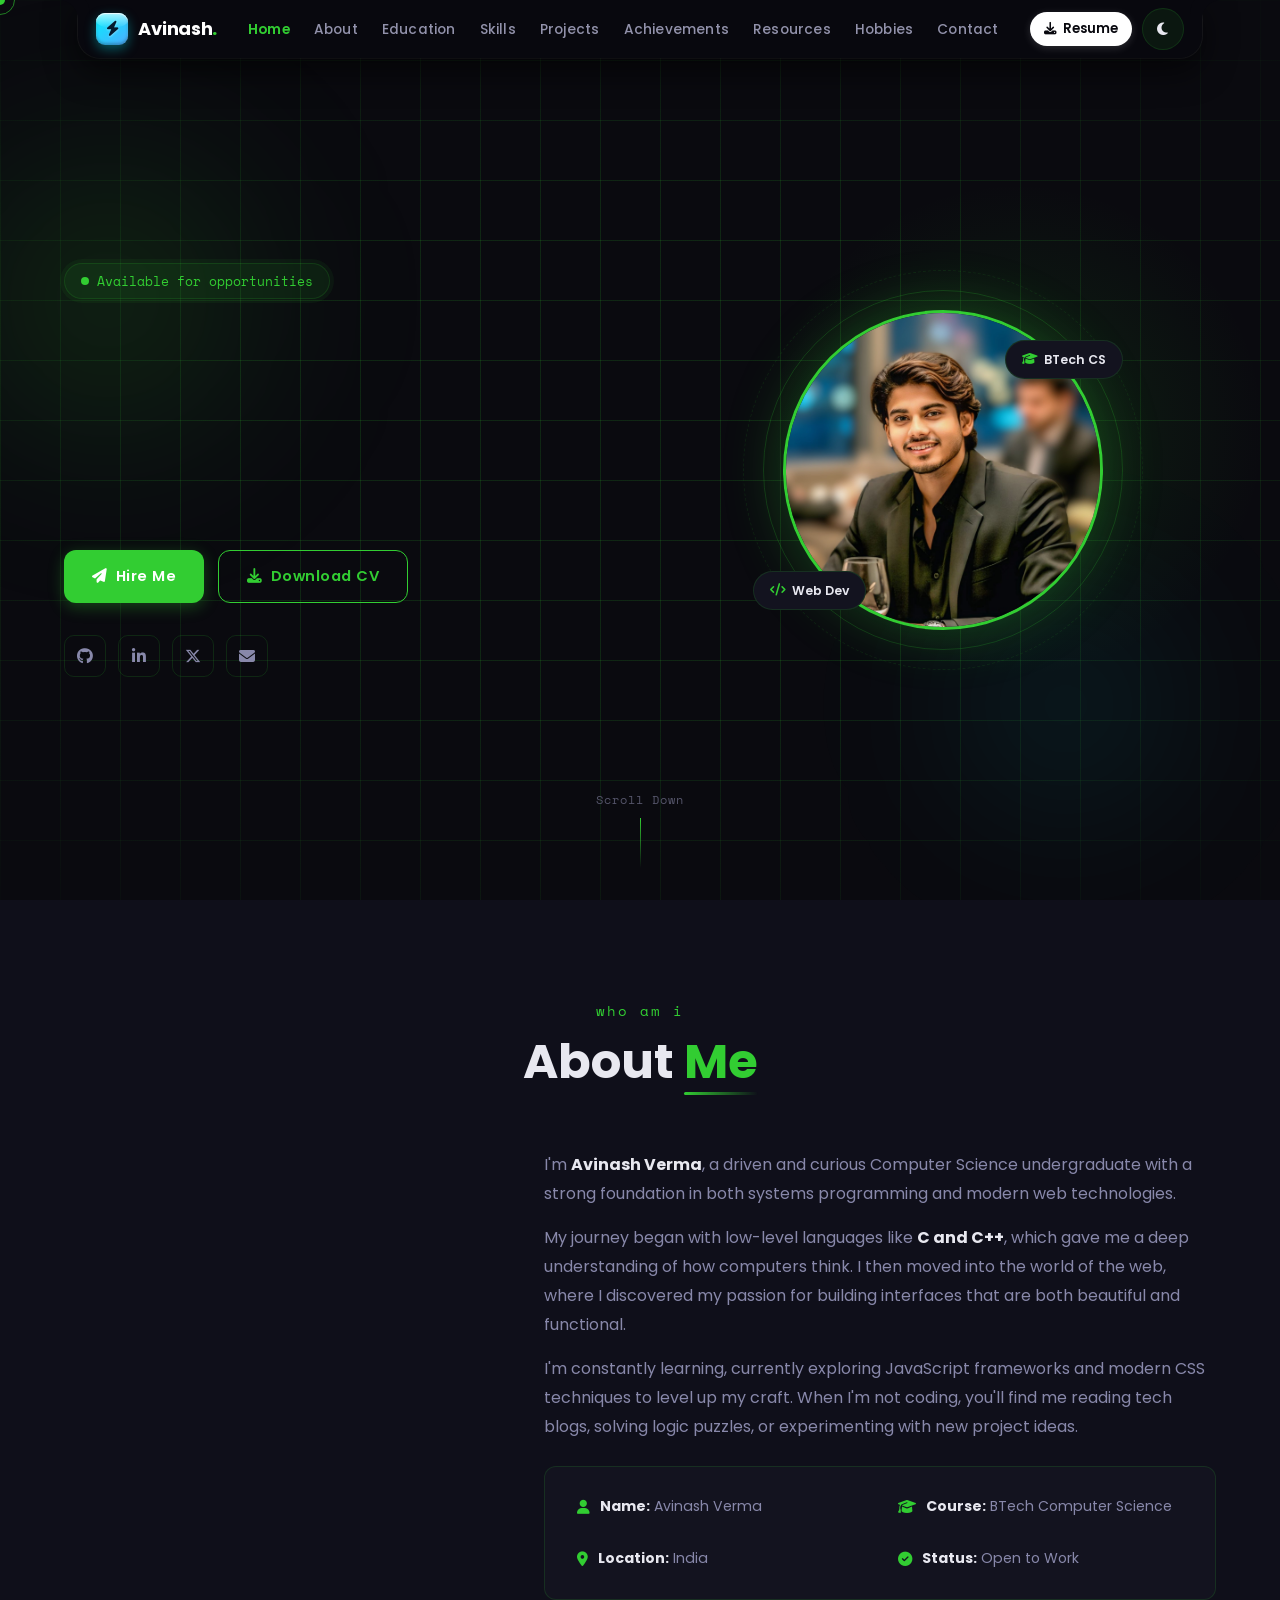
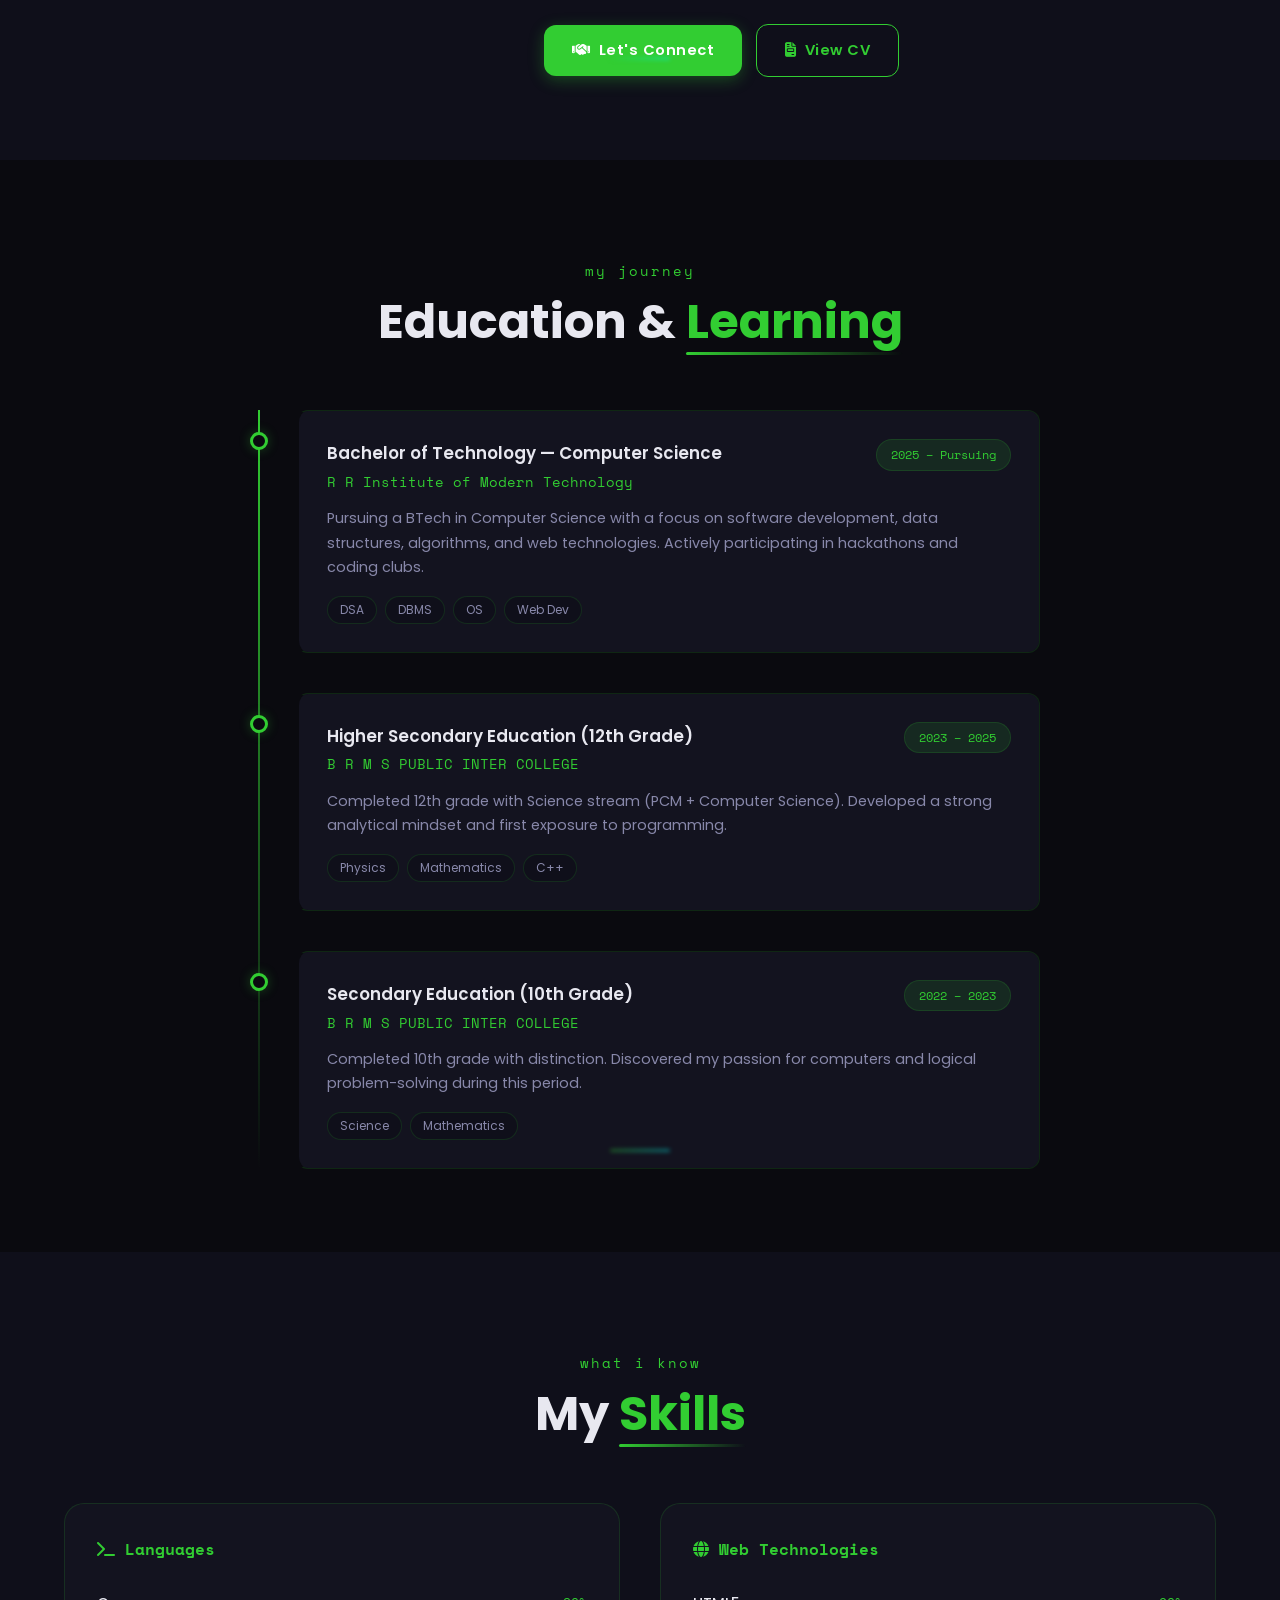
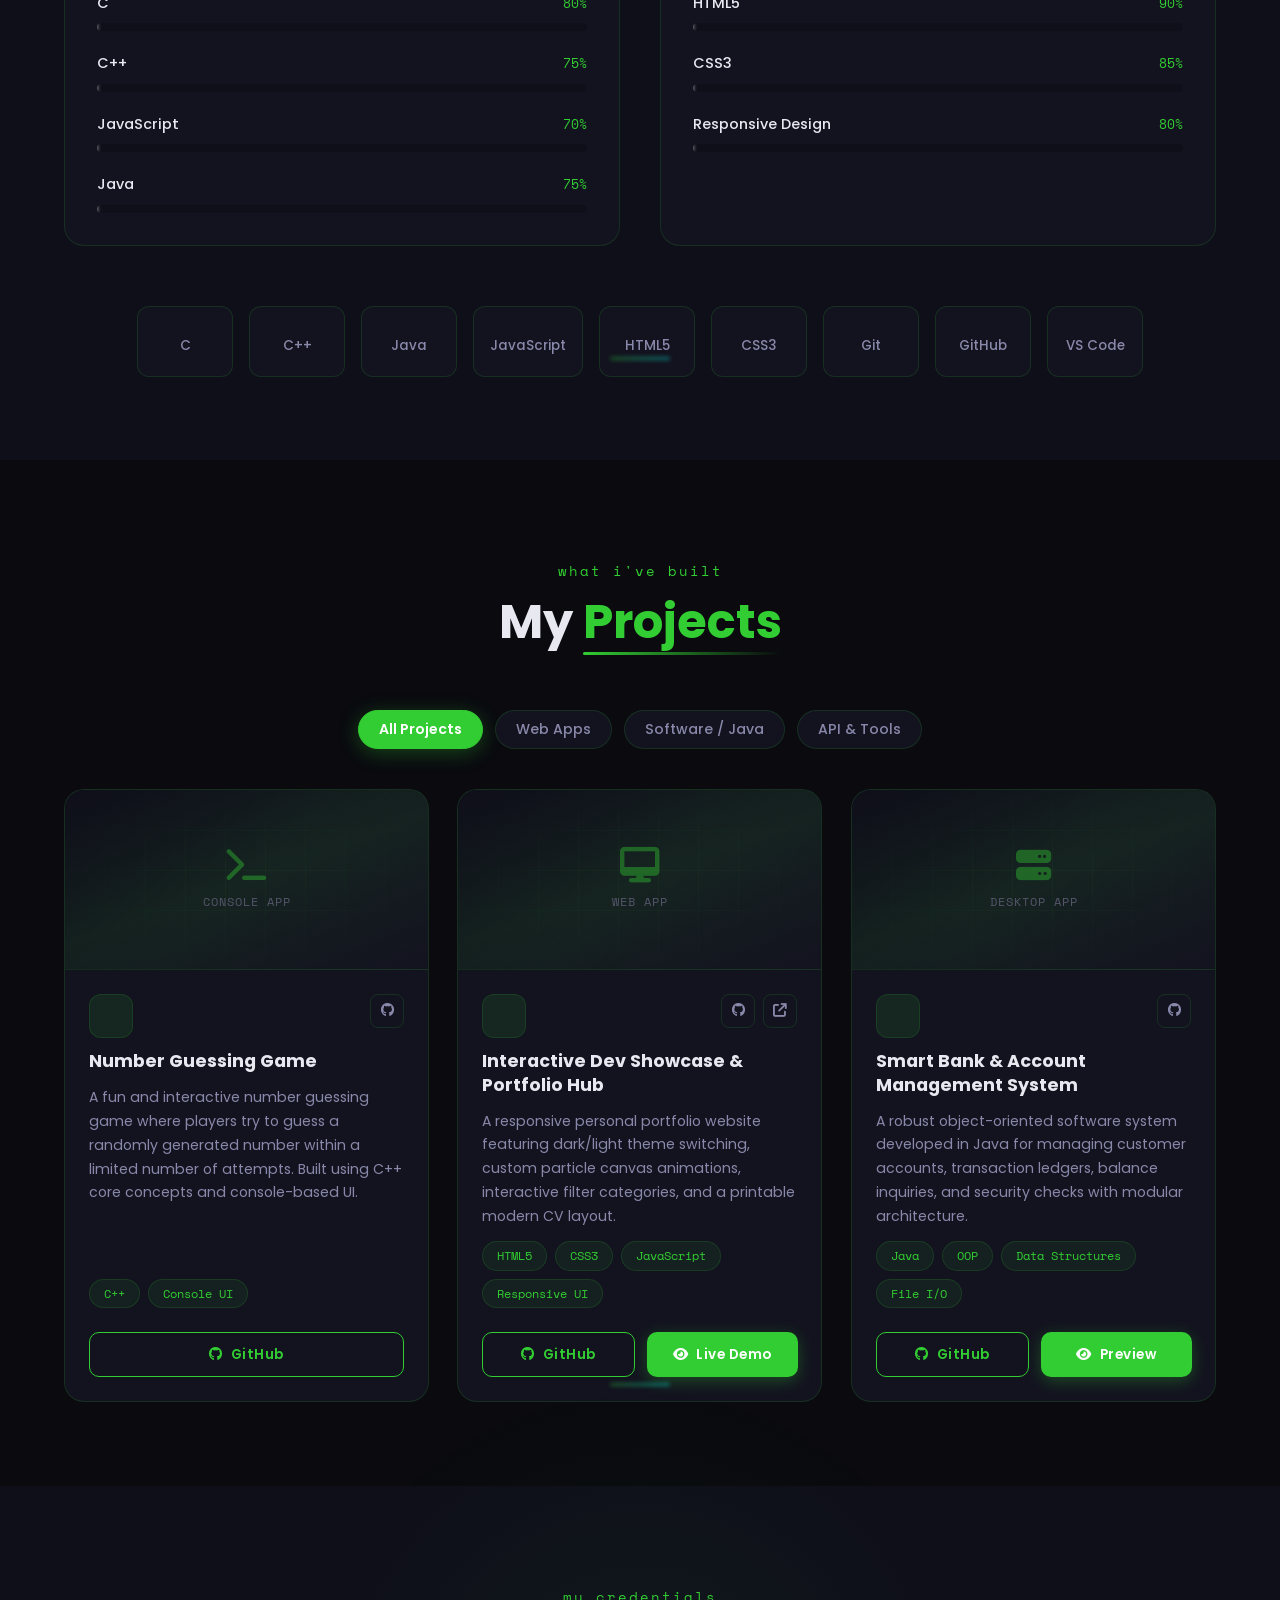
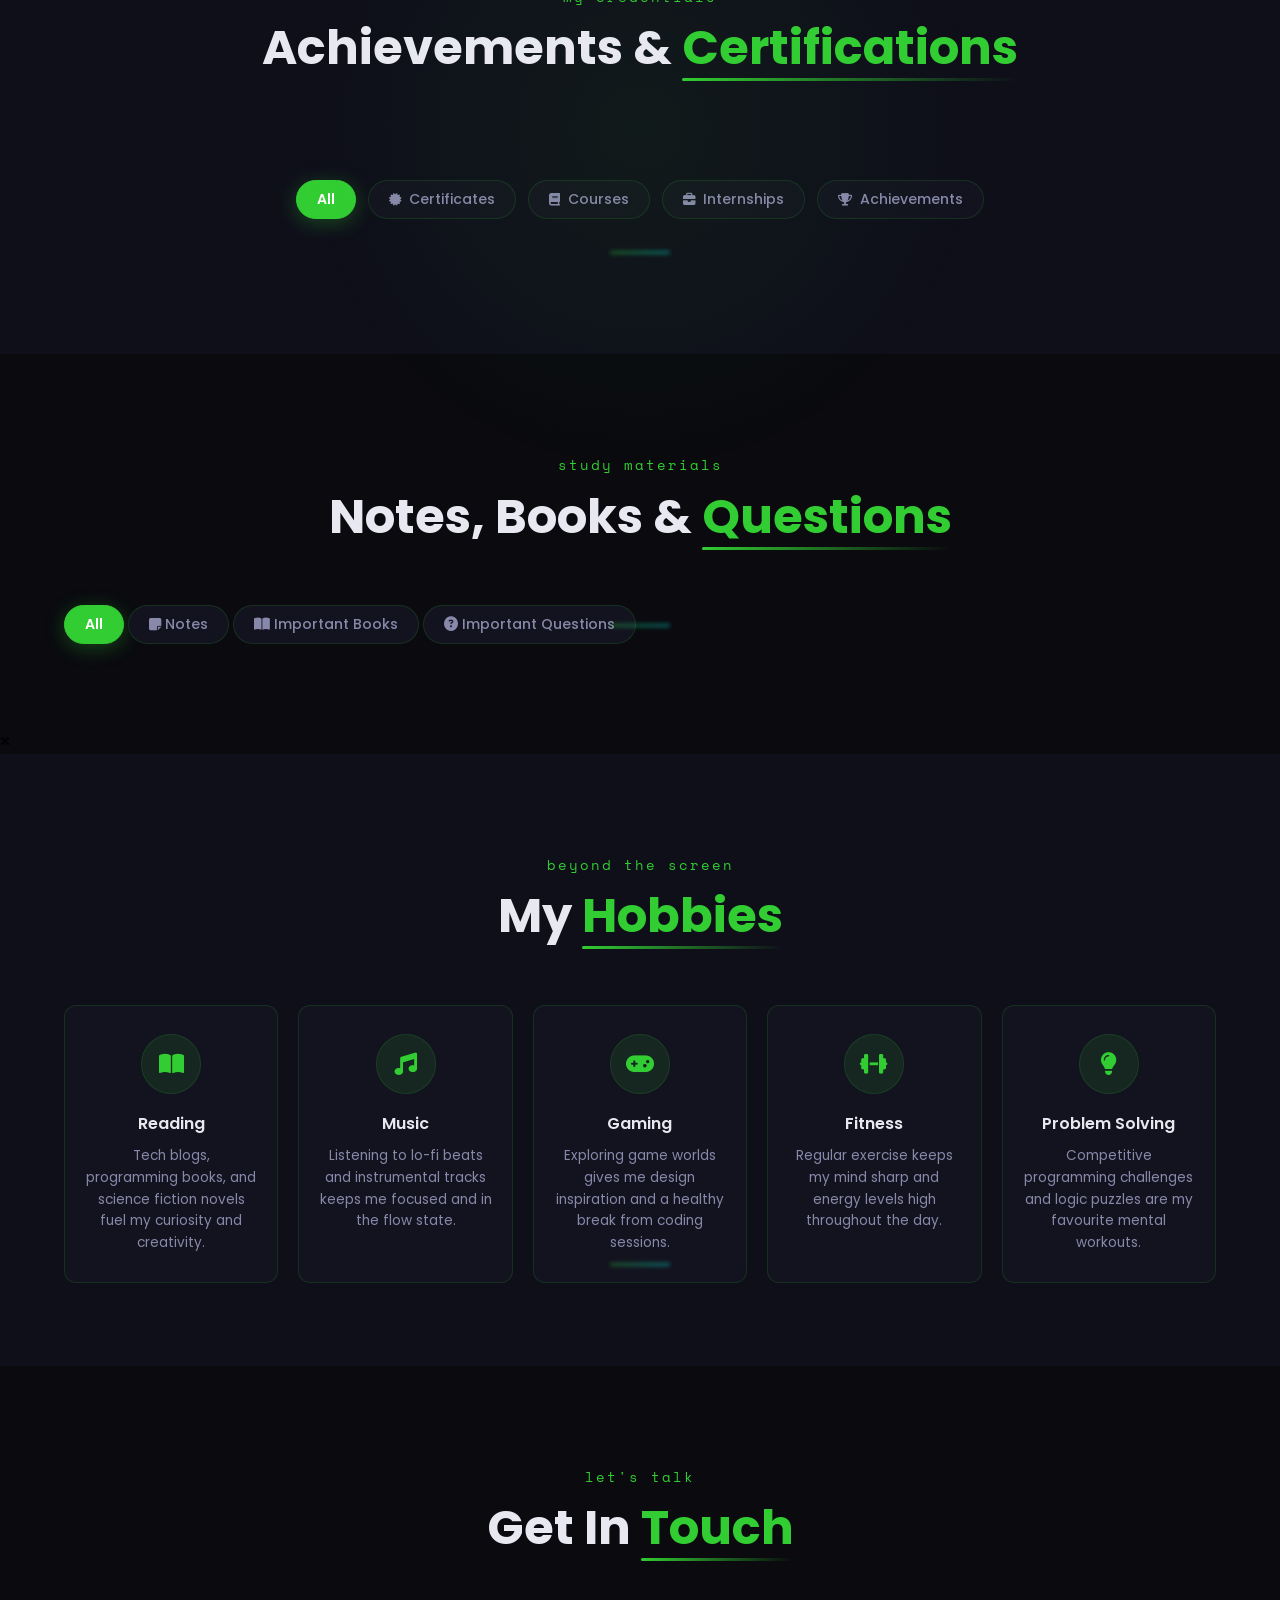
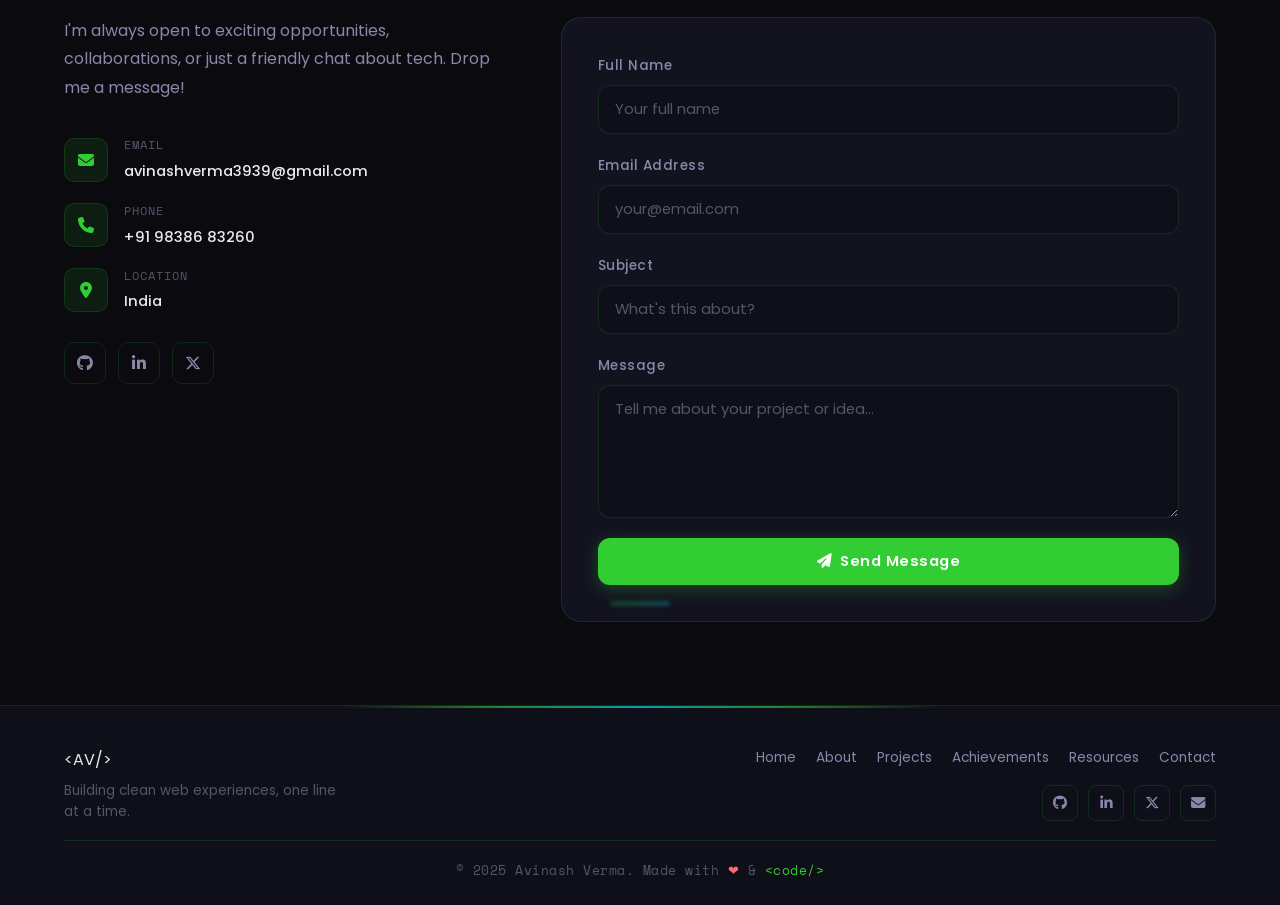
==== commit e12cb13a: "Update index.html" ====
--- a/index.html
+++ b/index.html
@@ -4,7 +4,13 @@
     <head>
         <meta charset="UTF-8" />
         <meta name="viewport" content="width=device-width, initial-scale=1.0" />
-        <title>Avinash Verma — Web Developer</title>
+        <title>Avinash Verma — Web Developer & CS Student</title>
+        <meta name="description" content="Portfolio of Avinash Verma — a BTech Computer Science student and web developer skilled in HTML, CSS, JavaScript, C++, and Java. Open to opportunities." />
+        <meta property="og:title" content="Avinash Verma — Web Developer" />
+        <meta property="og:description" content="BTech CS student building clean, efficient, and user-friendly web experiences. Check out my projects and skills." />
+        <meta property="og:type" content="website" />
+        <meta property="og:image" content="IMG_20250921_0254421.jpg" />
+        <link rel="icon" type="image/svg+xml" href="data:image/svg+xml,<svg xmlns='http://www.w3.org/2000/svg' viewBox='0 0 100 100'><text y='.9em' font-size='90'>⚡</text></svg>" />
         <link rel="stylesheet" href="index.css" />
         <!-- Google Fonts: Clash Display + Poppins -->
 
@@ -18,7 +24,19 @@
         <link rel="stylesheet"
             href="https://cdnjs.cloudflare.com/ajax/libs/font-awesome/6.5.0/css/all.min.css" />
 
-        <!-- Motion JS is imported inside module scripts -->
+        <!-- Devicon Icons (Official Tech Logos) -->
+        <link rel="stylesheet" type="text/css"
+            href="https://cdn.jsdelivr.net/gh/devicons/devicon@latest/devicon.min.css" />
+
+        <!-- Anime.js Engine & GSAP + ScrollTrigger -->
+        <script
+            src="https://cdnjs.cloudflare.com/ajax/libs/animejs/3.2.1/anime.min.js"></script>
+        <script
+            src="https://cdnjs.cloudflare.com/ajax/libs/gsap/3.12.5/gsap.min.js"
+            defer></script>
+        <script
+            src="https://cdnjs.cloudflare.com/ajax/libs/gsap/3.12.5/ScrollTrigger.min.js"
+            defer></script>
     </head>
 
     <body>
@@ -31,22 +49,17 @@
         <div class="cursor-follower" id="cursorFollower"><span
                 class="cursor-text">VIEW</span></div>
 
-        <!-- ========== NAVIGATION ========== -->
-        <nav class="navbar" id="navbar">
-            <div class="nav-container">
-                <!-- Brand: Radar Pulse + Logo -->
-                <div class="nav-brand">
-                    <div class="nav-status-pulse"
-                        title="Available for opportunities">
-                        <span class="pulse-ring"></span>
-                        <span class="pulse-dot"></span>
-                    </div>
-                    <a href="#home" class="nav-logo">
-                        <span class="logo-bracket">&lt;</span><span
-                            class="logo-text">AV</span><span
-                            class="logo-bracket"> /&gt;</span>
-                    </a>
-                </div>
+        <!-- ========== NAVIGATION (DYNAMIC NOTCH NAVBAR) ========== -->
+        <header class="navbar-wrapper">
+            <nav class="nav-notch" id="navbar">
+                <!-- Brand: Glossy Icon + Logo -->
+                <a href="#home" class="nav-brand-notch" aria-label="Avinash Verma - Home">
+                    <div class="nav-glossy-badge">
+                        <span class="badge-gloss"></span>
+                        <i class="fa-solid fa-bolt"></i>
+                    </div>
+                    <span class="nav-brand-text">Avinash<span class="nav-brand-dot">.</span></span>
+                </a>
 
                 <!-- Nav Links -->
                 <ul class="nav-links" id="navLinks">
@@ -55,15 +68,20 @@
                     <li><a href="#education" class="nav-link">Education</a></li>
                     <li><a href="#skills" class="nav-link">Skills</a></li>
                     <li><a href="#projects" class="nav-link">Projects</a></li>
+                    <li><a href="#achievements" class="nav-link">Achievements</a></li>
+                    <li><a href="#resources" class="nav-link">Resources</a></li>
                     <li><a href="#hobbies" class="nav-link">Hobbies</a></li>
                     <li><a href="#contact" class="nav-link">Contact</a></li>
                 </ul>
 
-                <!-- Nav Actions (Theme Toggle & Mobile Hamburger) -->
+                <!-- Right Actions: CTA Button + Theme Toggle + Mobile Hamburger -->
                 <div class="nav-actions">
-                    <!-- Theme Toggle -->
-                    <button class="theme-toggle" id="themeToggle"
-                        aria-label="Toggle theme">
+                    <a href="cv.html" target="_blank" rel="noopener noreferrer" class="nav-cta-btn">
+                        <i class="fa-solid fa-download"></i>
+                        <span>Resume</span>
+                    </a>
+                    
+                    <button class="theme-toggle" id="themeToggle" aria-label="Toggle theme">
                         <span class="theme-icon-wrap">
                             <i class="fa-solid fa-sun sun-icon"></i>
                             <i class="fa-solid fa-moon moon-icon"></i>
@@ -71,18 +89,14 @@
                     </button>
 
                     <!-- Hamburger Menu (Mobile) -->
-                    <button class="hamburger" id="hamburger"
-                        aria-label="Toggle menu">
+                    <button class="hamburger" id="hamburger" aria-label="Toggle menu" aria-expanded="false">
                         <span></span>
                         <span></span>
                         <span></span>
                     </button>
                 </div>
-            </div>
-
-            <!-- Dynamic Mobile Backdrop Overlay -->
-            <div class="nav-overlay" id="navOverlay"></div>
-        </nav>
+            </nav>
+        </header>
 
         <!-- ========== HERO SECTION ========== -->
         <section class="hero" id="home">
@@ -113,7 +127,7 @@
                             <i class="fa-solid fa-paper-plane"></i> Hire Me
                         </a>
                         <a href="cv.html" class="btn btn-outline"
-                            target="_blank">
+                            target="_blank" rel="noopener noreferrer">
                             <i class="fa-solid fa-download"></i> Download CV
                         </a>
                     </div>
@@ -121,17 +135,17 @@
                     <!-- Social Links -->
                     <div class="social-links" data-entrance="social">
                         <a href="https://github.com/avinashverma39"
-                            target="_blank" class="social-icon"
+                            target="_blank" rel="noopener noreferrer" class="social-icon"
                             aria-label="GitHub">
                             <i class="fa-brands fa-github"></i>
                         </a>
                         <a href="https://www.linkedin.com/in/avinash39/"
-                            target="_blank" class="social-icon"
+                            target="_blank" rel="noopener noreferrer" class="social-icon"
                             aria-label="LinkedIn">
                             <i class="fa-brands fa-linkedin-in"></i>
                         </a>
                         <a href="https://x.com/avinashverma39" target="_blank"
-                            class="social-icon" aria-label="Twitter">
+                            rel="noopener noreferrer" class="social-icon" aria-label="Twitter">
                             <i class="fa-brands fa-x-twitter"></i>
                         </a>
                         <a href="mailto:avinashverma3939@gmail.com"
@@ -150,7 +164,7 @@
                         <!-- Profile image placeholder (replace src with actual photo) -->
                         <div class="profile-avatar">
                             <span><img src="IMG_20250921_0254421.jpg"
-                                    alt="AV"></span>
+                                    alt="Avinash Verma — Web Developer and CS Student" loading="lazy"></span>
                         </div>
                         <!-- Floating badges -->
                         <div class="badge badge-1">
@@ -253,15 +267,16 @@
                             </div>
                         </div>
 
-                        <a href="#contact" class="btn btn-primary"
-                            style="margin-top:1.5rem;">
-                            <i class="fa-solid fa-handshake"></i> Let's Connect
-                        </a>
-                        <a href="cv.html" class="btn btn-outline"
-                            target="_blank"
-                            style="margin-top:1.5rem; margin-left: 1rem;">
-                            <i class="fa-solid fa-file-invoice"></i> View CV
-                        </a>
+                        <div class="about-buttons">
+                            <a href="#contact" class="btn btn-primary">
+                                <i class="fa-solid fa-handshake"></i> Let's
+                                Connect
+                            </a>
+                            <a href="cv.html" class="btn btn-outline"
+                                target="_blank" rel="noopener noreferrer">
+                                <i class="fa-solid fa-file-invoice"></i> View CV
+                            </a>
+                        </div>
                     </div>
                 </div>
             </div>
@@ -459,40 +474,40 @@
                 <!-- Tech Icons Row -->
                 <div class="tech-icons">
                     <div class="tech-icon-card" title="C">
-                        <i class="fa-solid fa-c"></i>
+                        <i class="devicon-c-plain colored"></i>
                         <span>C</span>
                     </div>
                     <div class="tech-icon-card" title="C++">
-                        <span class="tech-text-icon">C++</span>
+                        <i class="devicon-cplusplus-plain colored"></i>
                         <span>C++</span>
                     </div>
+                    <div class="tech-icon-card" title="Java">
+                        <i class="devicon-java-plain colored"></i>
+                        <span>Java</span>
+                    </div>
                     <div class="tech-icon-card" title="JavaScript">
-                        <i class="fa-brands fa-js"></i>
+                        <i class="devicon-javascript-plain colored"></i>
                         <span>JavaScript</span>
                     </div>
                     <div class="tech-icon-card" title="HTML5">
-                        <i class="fa-brands fa-html5"></i>
+                        <i class="devicon-html5-plain colored"></i>
                         <span>HTML5</span>
                     </div>
                     <div class="tech-icon-card" title="CSS3">
-                        <i class="fa-brands fa-css3-alt"></i>
+                        <i class="devicon-css3-plain colored"></i>
                         <span>CSS3</span>
                     </div>
                     <div class="tech-icon-card" title="Git">
-                        <i class="fa-brands fa-git-alt"></i>
+                        <i class="devicon-git-plain colored"></i>
                         <span>Git</span>
                     </div>
                     <div class="tech-icon-card" title="GitHub">
-                        <i class="fa-brands fa-github"></i>
+                        <i class="devicon-github-original"></i>
                         <span>GitHub</span>
                     </div>
                     <div class="tech-icon-card" title="VS Code">
-                        <i class="fa-solid fa-code"></i>
+                        <i class="devicon-vscode-plain colored"></i>
                         <span>VS Code</span>
-                    </div>
-                    <div class="tech-icon-card" title="Java">
-                        <i class="fa-brands fa-java"></i>
-                        <span>Java</span>
                     </div>
                 </div>
             </div>
@@ -519,236 +534,280 @@
                 </div>
 
                 <div class="projects-grid">
-                    <!-- Project Card 1: Neural Canvas -->
-                    <div class="project-card" data-category="web">
-                        <div class="project-card-image">
-                            <img src="assets/projects/project_ai_studio.jpg" alt="Neural Canvas — AI Design Studio Preview" loading="lazy" />
-                            <div class="project-card-overlay"></div>
+                    <!-- Project Card 1 — Number Guessing Game -->
+                    <div class="project-card" data-category="software">
+                        <div class="project-card-preview">
+                            <div class="project-preview-placeholder">
+                                <i class="fa-solid fa-terminal"></i>
+                                <span>Console App</span>
+                            </div>
                         </div>
                         <div class="project-card-body">
                             <div class="project-card-top">
                                 <div class="project-icon-wrap">
-                                    <i class="fa-solid fa-wand-magic-sparkles"></i>
+                                    <i class="devicon-cplusplus-plain colored"></i>
                                 </div>
                                 <div class="project-links">
-                                    <a href="https://github.com/avinashverma39" target="_blank" aria-label="View Code" title="GitHub Repository">
+                                    <a href="https://github.com/avinashverma39/CPP_Project"
+                                        target="_blank" rel="noopener noreferrer" aria-label="View Code">
                                         <i class="fa-brands fa-github"></i>
                                     </a>
-                                    <a href="https://github.com/avinashverma39" target="_blank" aria-label="Live Demo" title="Live Preview">
-                                        <i class="fa-solid fa-arrow-up-right-from-square"></i>
-                                    </a>
-                                </div>
-                            </div>
-                            <h3 class="project-title">Neural Canvas — AI Design Studio</h3>
-                            <p class="project-description">
-                                A futuristic web application and concept studio exploring AI-assisted layout generation, neural interface optimization, and dynamic cyber design components. Built with HTML5, CSS3, and JavaScript.
+                                </div>
+                            </div>
+                            <h3>Number Guessing Game</h3>
+                            <p>
+                                A fun and interactive number guessing game where
+                                players try to guess a randomly generated number
+                                within a limited number of attempts. Built using C++
+                                core concepts and console-based UI.
                             </p>
                             <div class="project-tags">
-                                <span>AI Design</span><span>HTML5</span><span>CSS3</span><span>JavaScript</span>
-                            </div>
-                            <div class="project-card-footer">
-                                <a href="https://github.com/avinashverma39" target="_blank" class="btn-card btn-card-github">
-                                    <i class="fa-brands fa-github"></i> GitHub
-                                </a>
-                                <a href="https://github.com/avinashverma39" target="_blank" class="btn-card btn-card-demo">
-                                    <i class="fa-solid fa-arrow-up-right-from-square"></i> Live Demo
-                                </a>
-                            </div>
-                        </div>
-                    </div>
-
-                    <!-- Project Card 2: Dev Showcase & Portfolio -->
+                                <span>C++</span><span>Console UI</span>
+                            </div>
+                        </div>
+                        <div class="project-card-actions">
+                            <a href="https://github.com/avinashverma39/CPP_Project"
+                                target="_blank" rel="noopener noreferrer" class="btn btn-outline btn-sm">
+                                <i class="fa-brands fa-github"></i> GitHub
+                            </a>
+                        </div>
+                    </div>
+
+                    <!-- Commented out: Project Card 2 — Scientific Calculator -->
+                    <!-- <div class="project-card" data-category="web">...</div> -->
+
+                    <!-- Commented out: Project Card 3 — Weather App -->
+                    <!-- <div class="project-card" data-category="web api">...</div> -->
+
+                    <!-- Project Card 4 — Portfolio Website -->
                     <div class="project-card" data-category="web">
-                        <div class="project-card-image">
-                            <img src="assets/projects/project_portfolio.jpg" alt="Interactive Dev Showcase & Portfolio Hub Preview" loading="lazy" />
-                            <div class="project-card-overlay"></div>
+                        <div class="project-card-preview">
+                            <div class="project-preview-placeholder">
+                                <i class="fa-solid fa-desktop"></i>
+                                <span>Web App</span>
+                            </div>
                         </div>
                         <div class="project-card-body">
                             <div class="project-card-top">
                                 <div class="project-icon-wrap">
-                                    <i class="fa-solid fa-laptop-code"></i>
+                                    <i class="devicon-javascript-plain colored"></i>
                                 </div>
                                 <div class="project-links">
-                                    <a href="https://github.com/avinashverma39/portfolio" target="_blank" aria-label="View Code" title="GitHub Repository">
+                                    <a href="https://github.com/avinashverma39/portfolio"
+                                        target="_blank" rel="noopener noreferrer" aria-label="View Code">
                                         <i class="fa-brands fa-github"></i>
                                     </a>
-                                    <a href="#home" aria-label="Live Demo" title="Live Preview">
+                                    <a href="https://avinashverma39.github.io/portfolio/"
+                                        target="_blank" rel="noopener noreferrer" aria-label="Live Demo">
                                         <i class="fa-solid fa-arrow-up-right-from-square"></i>
                                     </a>
                                 </div>
                             </div>
-                            <h3 class="project-title">Interactive Dev Showcase & Portfolio Hub</h3>
-                            <p class="project-description">
-                                A responsive personal portfolio website featuring dark/light theme switching, custom particle canvas animations, interactive filter categories, and a printable modern CV layout.
+                            <h3>Interactive Dev Showcase &amp; Portfolio Hub</h3>
+                            <p>
+                                A responsive personal portfolio website featuring
+                                dark/light theme switching, custom particle
+                                canvas animations, interactive filter categories,
+                                and a printable modern CV layout.
                             </p>
                             <div class="project-tags">
                                 <span>HTML5</span><span>CSS3</span><span>JavaScript</span><span>Responsive UI</span>
                             </div>
-                            <div class="project-card-footer">
-                                <a href="https://github.com/avinashverma39/portfolio" target="_blank" class="btn-card btn-card-github">
-                                    <i class="fa-brands fa-github"></i> GitHub
-                                </a>
-                                <a href="#home" class="btn-card btn-card-demo">
-                                    <i class="fa-solid fa-arrow-up-right-from-square"></i> Live Demo
-                                </a>
-                            </div>
-                        </div>
-                    </div>
-
-                    <!-- Project Card 3: Smart Bank & Account Management System -->
+                        </div>
+                        <div class="project-card-actions">
+                            <a href="https://github.com/avinashverma39/portfolio"
+                                target="_blank" rel="noopener noreferrer" class="btn btn-outline btn-sm">
+                                <i class="fa-brands fa-github"></i> GitHub
+                            </a>
+                            <a href="https://avinashverma39.github.io/portfolio/"
+                                target="_blank" rel="noopener noreferrer" class="btn btn-primary btn-sm">
+                                <i class="fa-solid fa-eye"></i> Live Demo
+                            </a>
+                        </div>
+                    </div>
+
+                    <!-- Project Card 5 — Bank Management System -->
                     <div class="project-card" data-category="software">
-                        <div class="project-card-image">
-                            <img src="assets/projects/project_bank.jpg" alt="Smart Bank & Account Management System Preview" loading="lazy" />
-                            <div class="project-card-overlay"></div>
+                        <div class="project-card-preview">
+                            <div class="project-preview-placeholder">
+                                <i class="fa-solid fa-server"></i>
+                                <span>Desktop App</span>
+                            </div>
                         </div>
                         <div class="project-card-body">
                             <div class="project-card-top">
                                 <div class="project-icon-wrap">
-                                    <i class="fa-solid fa-building-columns"></i>
+                                    <i class="devicon-java-plain colored"></i>
                                 </div>
                                 <div class="project-links">
-                                    <a href="https://github.com/avinashverma39/JAVA_PROJECT" target="_blank" aria-label="View Code" title="GitHub Repository">
+                                    <a href="https://github.com/avinashverma39/JAVA_PROJECT"
+                                        target="_blank" rel="noopener noreferrer" aria-label="View Code">
                                         <i class="fa-brands fa-github"></i>
                                     </a>
-                                    <a href="https://github.com/avinashverma39/JAVA_PROJECT" target="_blank" aria-label="Live Demo" title="Live Preview">
-                                        <i class="fa-solid fa-arrow-up-right-from-square"></i>
-                                    </a>
-                                </div>
-                            </div>
-                            <h3 class="project-title">Smart Bank & Account Management System</h3>
-                            <p class="project-description">
-                                A robust object-oriented software system developed in Java for managing customer accounts, transaction ledgers, balance inquiries, and security checks with modular architecture.
+                                </div>
+                            </div>
+                            <h3>Smart Bank &amp; Account Management System</h3>
+                            <p>
+                                A robust object-oriented software system developed
+                                in Java for managing customer accounts, transaction
+                                ledgers, balance inquiries, and security checks
+                                with modular architecture.
                             </p>
                             <div class="project-tags">
                                 <span>Java</span><span>OOP</span><span>Data Structures</span><span>File I/O</span>
                             </div>
-                            <div class="project-card-footer">
-                                <a href="https://github.com/avinashverma39/JAVA_PROJECT" target="_blank" class="btn-card btn-card-github">
-                                    <i class="fa-brands fa-github"></i> GitHub
-                                </a>
-                                <a href="https://github.com/avinashverma39/JAVA_PROJECT" target="_blank" class="btn-card btn-card-demo">
-                                    <i class="fa-solid fa-arrow-up-right-from-square"></i> Preview
-                                </a>
-                            </div>
-                        </div>
-                    </div>
-
-                    <!-- Project Card 4: Weather Pulse -->
-                    <div class="project-card" data-category="web api">
-                        <div class="project-card-image">
-                            <img src="assets/projects/project_weather.jpg" alt="Weather Pulse Application Preview" loading="lazy" />
-                            <div class="project-card-overlay"></div>
-                        </div>
-                        <div class="project-card-body">
-                            <div class="project-card-top">
-                                <div class="project-icon-wrap">
-                                    <i class="fa-solid fa-cloud-sun-rain"></i>
-                                </div>
-                                <div class="project-links">
-                                    <a href="https://github.com/avinashverma39" target="_blank" aria-label="View Code" title="GitHub Repository">
-                                        <i class="fa-brands fa-github"></i>
-                                    </a>
-                                    <a href="https://github.com/avinashverma39" target="_blank" aria-label="Live Demo" title="Live Preview">
-                                        <i class="fa-solid fa-arrow-up-right-from-square"></i>
-                                    </a>
-                                </div>
-                            </div>
-                            <h3 class="project-title">Weather Pulse — Live Meteorology Station</h3>
-                            <p class="project-description">
-                                A real-time weather analytics web app integrating OpenWeatherMap API with geolocation, dynamic atmospheric metrics, interactive forecasts, and animated status cards.
-                            </p>
-                            <div class="project-tags">
-                                <span>HTML5</span><span>CSS3</span><span>JavaScript</span><span>Weather API</span>
-                            </div>
-                            <div class="project-card-footer">
-                                <a href="https://github.com/avinashverma39" target="_blank" class="btn-card btn-card-github">
-                                    <i class="fa-brands fa-github"></i> GitHub
-                                </a>
-                                <a href="https://github.com/avinashverma39" target="_blank" class="btn-card btn-card-demo">
-                                    <i class="fa-solid fa-arrow-up-right-from-square"></i> Live Demo
-                                </a>
-                            </div>
-                        </div>
-                    </div>
-
-                    <!-- Project Card 5: Matrix Lab -->
-                    <div class="project-card" data-category="web">
-                        <div class="project-card-image">
-                            <img src="assets/projects/project_calc.jpg" alt="Matrix Lab Calculator Preview" loading="lazy" />
-                            <div class="project-card-overlay"></div>
-                        </div>
-                        <div class="project-card-body">
-                            <div class="project-card-top">
-                                <div class="project-icon-wrap">
-                                    <i class="fa-solid fa-calculator"></i>
-                                </div>
-                                <div class="project-links">
-                                    <a href="https://github.com/avinashverma39" target="_blank" aria-label="View Code" title="GitHub Repository">
-                                        <i class="fa-brands fa-github"></i>
-                                    </a>
-                                    <a href="https://github.com/avinashverma39" target="_blank" aria-label="Live Demo" title="Live Preview">
-                                        <i class="fa-solid fa-arrow-up-right-from-square"></i>
-                                    </a>
-                                </div>
-                            </div>
-                            <h3 class="project-title">Matrix Lab — Scientific Calculator & Solver</h3>
-                            <p class="project-description">
-                                A fully functional scientific calculator and formula solver supporting complex arithmetic, trigonometric graphing, keyboard bindings, and mathematical formula parsing.
-                            </p>
-                            <div class="project-tags">
-                                <span>HTML5</span><span>CSS3</span><span>JavaScript</span><span>Algorithms</span>
-                            </div>
-                            <div class="project-card-footer">
-                                <a href="https://github.com/avinashverma39" target="_blank" class="btn-card btn-card-github">
-                                    <i class="fa-brands fa-github"></i> GitHub
-                                </a>
-                                <a href="https://github.com/avinashverma39" target="_blank" class="btn-card btn-card-demo">
-                                    <i class="fa-solid fa-arrow-up-right-from-square"></i> Live Demo
-                                </a>
-                            </div>
-                        </div>
-                    </div>
-
-                    <!-- Project Card 6: FluxFlow -->
-                    <div class="project-card" data-category="web">
-                        <div class="project-card-image">
-                            <img src="assets/projects/project_todo.jpg" alt="FluxFlow Task Management Preview" loading="lazy" />
-                            <div class="project-card-overlay"></div>
-                        </div>
-                        <div class="project-card-body">
-                            <div class="project-card-top">
-                                <div class="project-icon-wrap">
-                                    <i class="fa-solid fa-list-check"></i>
-                                </div>
-                                <div class="project-links">
-                                    <a href="https://github.com/avinashverma39" target="_blank" aria-label="View Code" title="GitHub Repository">
-                                        <i class="fa-brands fa-github"></i>
-                                    </a>
-                                    <a href="https://github.com/avinashverma39" target="_blank" aria-label="Live Demo" title="Live Preview">
-                                        <i class="fa-solid fa-arrow-up-right-from-square"></i>
-                                    </a>
-                                </div>
-                            </div>
-                            <h3 class="project-title">FluxFlow — Agile Task & Productivity Hub</h3>
-                            <p class="project-description">
-                                A dynamic task management and kanban workflow application with state persistence, priority tagging, categorization filters, and clean responsive micro-interactions.
-                            </p>
-                            <div class="project-tags">
-                                <span>HTML5</span><span>CSS3</span><span>JavaScript</span><span>LocalStorage</span>
-                            </div>
-                            <div class="project-card-footer">
-                                <a href="https://github.com/avinashverma39" target="_blank" class="btn-card btn-card-github">
-                                    <i class="fa-brands fa-github"></i> GitHub
-                                </a>
-                                <a href="https://github.com/avinashverma39" target="_blank" class="btn-card btn-card-demo">
-                                    <i class="fa-solid fa-arrow-up-right-from-square"></i> Live Demo
-                                </a>
-                            </div>
+                        </div>
+                        <div class="project-card-actions">
+                            <a href="https://github.com/avinashverma39/JAVA_PROJECT"
+                                target="_blank" rel="noopener noreferrer" class="btn btn-outline btn-sm">
+                                <i class="fa-brands fa-github"></i> GitHub
+                            </a>
+                            <a href="https://github.com/avinashverma39/JAVA_PROJECT"
+                                target="_blank" rel="noopener noreferrer" class="btn btn-primary btn-sm">
+                                <i class="fa-solid fa-eye"></i> Preview
+                            </a>
                         </div>
                     </div>
                 </div>
             </div>
         </section>
+
+        <!-- ========== ACHIEVEMENTS & CERTIFICATIONS SECTION ========== -->
+        <section class="section achievements-section" id="achievements">
+            <div class="container">
+                <!-- Subtle animated background particles -->
+                <div class="achievements-bg-glow"></div>
+
+                <div class="section-header">
+                    <span class="section-tag">my credentials</span>
+                    <h2 class="section-title">Achievements & <span
+                            class="highlight">Certifications</span></h2>
+                </div>
+
+                <!-- Achievement Counters -->
+                <div class="achievement-counters" id="achievementCounters">
+                    <!-- Populated by JS -->
+                </div>
+
+                <!-- Category Filters -->
+                <div class="achievement-filters" id="achievementFilters">
+                    <button class="filter-btn active"
+                        data-achievement-filter="all">All</button>
+                    <button class="filter-btn"
+                        data-achievement-filter="certificate"><i
+                            class="fa-solid fa-certificate"></i>
+                        Certificates</button>
+                    <button class="filter-btn"
+                        data-achievement-filter="course"><i
+                            class="fa-solid fa-book"></i> Courses</button>
+                    <button class="filter-btn"
+                        data-achievement-filter="internship"><i
+                            class="fa-solid fa-briefcase"></i>
+                        Internships</button>
+                    <button class="filter-btn"
+                        data-achievement-filter="achievement"><i
+                            class="fa-solid fa-trophy"></i>
+                        Achievements</button>
+                </div>
+
+                <!-- Achievement Cards Grid -->
+                <div class="achievements-grid" id="achievementsGrid">
+                    <!-- Cards rendered dynamically by JavaScript -->
+                </div>
+
+                <!-- View All Button -->
+                <div class="achievements-view-all-wrap"
+                    id="achievementsViewAllWrap" style="display:none;">
+                    <button class="btn btn-outline achievements-view-all-btn"
+                        id="achievementsViewAllBtn">
+                        <i class="fa-solid fa-layer-group"></i> <span>View All
+                            Achievements</span>
+                    </button>
+                </div>
+            </div>
+        </section>
+
+        <!-- Certificate Preview Modal -->
+        <div class="cert-modal-overlay" id="certModalOverlay" role="dialog"
+            aria-modal="true" aria-label="Certificate Preview" tabindex="-1">
+            <div class="cert-modal">
+                <button class="cert-modal-close" id="certModalClose"
+                    aria-label="Close preview">
+                    <i class="fa-solid fa-xmark"></i>
+                </button>
+                <div class="cert-modal-body">
+                    <div class="cert-modal-image-wrap">
+                        <img class="cert-modal-image" id="certModalImage" src
+                            alt="Certificate Preview" />
+                    </div>
+                    <div class="cert-modal-info" id="certModalInfo">
+                        <!-- Populated dynamically -->
+                    </div>
+                </div>
+                <div class="cert-modal-controls">
+                    <button class="cert-modal-zoom-btn" id="certModalZoomIn"
+                        aria-label="Zoom in"><i
+                            class="fa-solid fa-magnifying-glass-plus"></i></button>
+                    <button class="cert-modal-zoom-btn" id="certModalZoomOut"
+                        aria-label="Zoom out"><i
+                            class="fa-solid fa-magnifying-glass-minus"></i></button>
+                    <button class="cert-modal-zoom-btn" id="certModalZoomReset"
+                        aria-label="Reset zoom"><i
+                            class="fa-solid fa-expand"></i></button>
+                </div>
+            </div>
+        </div>
+
+        <!-- ========== RESOURCES SECTION (Notes, Books & Important Questions) ========== -->
+        <section class="section resources-section" id="resources">
+            <div class="container">
+                <!-- Subtle animated background glow -->
+                <div class="resources-bg-glow"></div>
+
+                <div class="section-header">
+                    <span class="section-tag">study materials</span>
+                    <h2 class="section-title">Notes, Books & <span
+                            class="highlight">Questions</span></h2>
+                </div>
+
+                <!-- Category Filters -->
+                <div class="resource-filters" id="resourceFilters">
+                    <button class="filter-btn active"
+                        data-resource-filter="all">All</button>
+                    <button class="filter-btn"
+                        data-resource-filter="notes"><i
+                            class="fa-solid fa-sticky-note"></i>
+                        Notes</button>
+                    <button class="filter-btn"
+                        data-resource-filter="books"><i
+                            class="fa-solid fa-book-open"></i>
+                        Important Books</button>
+                    <button class="filter-btn"
+                        data-resource-filter="questions"><i
+                            class="fa-solid fa-circle-question"></i>
+                        Important Questions</button>
+                </div>
+
+                <!-- Resource Cards Grid -->
+                <div class="resources-grid" id="resourcesGrid">
+                    <!-- Cards rendered dynamically by JavaScript -->
+                </div>
+            </div>
+        </section>
+
+        <!-- Resource Preview Modal -->
+        <div class="resource-modal-overlay" id="resourceModalOverlay" role="dialog"
+            aria-modal="true" aria-label="Resource Preview" tabindex="-1">
+            <div class="resource-modal">
+                <button class="resource-modal-close" id="resourceModalClose"
+                    aria-label="Close preview">
+                    <i class="fa-solid fa-xmark"></i>
+                </button>
+                <div class="resource-modal-body" id="resourceModalBody">
+                    <!-- Populated dynamically -->
+                </div>
+            </div>
+        </div>
 
         <!-- ========== HOBBIES SECTION ========== -->
         <section class="section hobbies-section" id="hobbies">
@@ -853,17 +912,17 @@
                         <!-- Social Links -->
                         <div class="contact-socials">
                             <a href="https://github.com/avinashverma39"
-                                target="_blank" class="social-icon"
+                                target="_blank" rel="noopener noreferrer" class="social-icon"
                                 aria-label="GitHub">
                                 <i class="fa-brands fa-github"></i>
                             </a>
                             <a href="https://www.linkedin.com/in/avinash39/"
-                                target="_blank" class="social-icon"
+                                target="_blank" rel="noopener noreferrer" class="social-icon"
                                 aria-label="LinkedIn">
                                 <i class="fa-brands fa-linkedin-in"></i>
                             </a>
                             <a href="https://x.com/avinashverma39"
-                                target="_blank" class="social-icon"
+                                target="_blank" rel="noopener noreferrer" class="social-icon"
                                 aria-label="Twitter">
                                 <i class="fa-brands fa-x-twitter"></i>
                             </a>
@@ -872,38 +931,40 @@
 
                     <!-- Right: Form -->
                     <div class="contact-form-wrapper">
-                        <div class="contact-form" id="contactForm">
+                        <form class="contact-form" id="contactForm" novalidate>
                             <div class="form-group">
                                 <label for="name">Full Name</label>
-                                <input type="text" id="name"
-                                     placeholder="Your full name" required />
+                                <input type="text" id="name" name="name"
+                                    placeholder="Your full name" required />
+                                <span class="form-error" id="nameError"></span>
                             </div>
                             <div class="form-group">
                                 <label for="email">Email Address</label>
-                                <input type="email" id="email"
+                                <input type="email" id="email" name="email"
                                     placeholder="your@email.com" required />
-                            </div>
-                            <div class="form-group" >
+                                <span class="form-error" id="emailError"></span>
+                            </div>
+                            <div class="form-group">
                                 <label for="subject">Subject</label>
-                                <input type="text" id="subject"
+                                <input type="text" id="subject" name="subject"
                                     placeholder="What's this about?" />
                             </div>
                             <div class="form-group">
                                 <label for="message">Message</label>
-                                <textarea id="message" rows="5"
+                                <textarea id="message" name="message" rows="5"
                                     placeholder="Tell me about your project or idea..."
                                     required></textarea>
-                            </div>
-                            <button type="button"
-                                class="btn btn-primary btn-full" id="sendBtn"
-                                onclick="handleFormSubmit()">
+                                <span class="form-error" id="messageError"></span>
+                            </div>
+                            <button type="submit"
+                                class="btn btn-primary btn-full" id="sendBtn">
                                 <i class="fa-solid fa-paper-plane"></i> Send
                                 Message
                             </button>
-                        </div>
+                        </form>
                         <!-- Success message (hidden by default) -->
                         <div class="form-success" id="formSuccess"
-                            style="display:none;">
+                            style="display:none;" aria-live="polite">
                             <i class="fa-solid fa-circle-check"></i>
                             <h3>Message Sent!</h3>
                             <p>Thanks for reaching out. I'll get back to you
@@ -919,22 +980,32 @@
             <div class="footer-glow"></div>
             <div class="container">
                 <div class="footer-content">
-                    <a href="#home" class="nav-logo">
-                        <span class="logo-bracket">&lt;</span>AV<span
-                            class="logo-bracket">/&gt;</span>
-                    </a>
-                    <p>Designed &amp; Built by <strong>Avinash Verma</strong> —
-                        2024</p>
-                    <div class="footer-links">
-                        <a href="#home">Home</a>
-                        <a href="#about">About</a>
-                        <a href="#projects">Projects</a>
-                        <a href="#contact">Contact</a>
+                    <div class="footer-brand">
+                        <a href="#home" class="nav-logo">
+                            <span class="logo-bracket">&lt;</span>AV<span
+                                class="logo-bracket">/&gt;</span>
+                        </a>
+                        <p class="footer-tagline">Building clean web experiences, one line at a time.</p>
+                    </div>
+                    <div class="footer-nav">
+                        <div class="footer-links">
+                            <a href="#home">Home</a>
+                            <a href="#about">About</a>
+                            <a href="#projects">Projects</a>
+                            <a href="#achievements">Achievements</a>
+                            <a href="#resources">Resources</a>
+                            <a href="#contact">Contact</a>
+                        </div>
+                        <div class="footer-socials">
+                            <a href="https://github.com/avinashverma39" target="_blank" rel="noopener noreferrer" aria-label="GitHub"><i class="fa-brands fa-github"></i></a>
+                            <a href="https://www.linkedin.com/in/avinash39/" target="_blank" rel="noopener noreferrer" aria-label="LinkedIn"><i class="fa-brands fa-linkedin-in"></i></a>
+                            <a href="https://x.com/avinashverma39" target="_blank" rel="noopener noreferrer" aria-label="Twitter"><i class="fa-brands fa-x-twitter"></i></a>
+                            <a href="mailto:avinashverma3939@gmail.com" aria-label="Email"><i class="fa-solid fa-envelope"></i></a>
+                        </div>
                     </div>
                 </div>
                 <div class="footer-bottom">
-                    <p>Made with <span class="footer-heart">❤</span> &amp; a lot
-                        of <span class="footer-code">&lt;code/&gt;</span></p>
+                    <p>&copy; 2025 Avinash Verma. Made with <span class="footer-heart">❤</span> &amp; <span class="footer-code">&lt;code/&gt;</span></p>
                 </div>
             </div>
         </footer>
@@ -946,7 +1017,7 @@
 
         <!-- JavaScript -->
         <script type="module" src="index.js"></script>
-        <script type="module" src="animations.js"></script>
+        <script src="animations.js" defer></script>
     </body>
 
 </html>
--- a/index.css
+++ b/index.css
@@ -22,38 +22,15 @@
   --font-mono: 'Space Mono', monospace;
   --radius: 12px;
   --radius-lg: 20px;
-  --shadow: 0 4px 30px rgba(0, 0, 0, 0.4);
+  --shadow: 0 4px 30px rgba(0,0,0,0.4);
   --transition: 0.3s cubic-bezier(0.4, 0, 0.2, 1);
   --section-padding: 100px 0;
 }
 
-[data-theme="light"] {
-  --bg-primary: #f8fafc;
-  --bg-secondary: #f1f5f9;
-  --bg-card: #ffffff;
-  --bg-card-hover: #ffffff;
-  --accent: #16a34a;
-  --accent-glow: rgba(22, 163, 74, 0.25);
-  --accent-2: #0284c7;
-  --text-primary: #0f172a;
-  --text-secondary: #475569;
-  --text-muted: #64748b;
-  --border: rgba(22, 163, 74, 0.2);
-  --border-hover: rgba(22, 163, 74, 0.5);
-  --shadow: 0 4px 20px rgba(0, 0, 0, 0.08);
-}
-
-html.theme-transitioning,
-html.theme-transitioning *,
-html.theme-transitioning *::before,
-html.theme-transitioning *::after {
-  transition: background-color 0.4s ease, color 0.4s ease, border-color 0.4s ease, box-shadow 0.4s ease !important;
-}
+/* Light theme variables defined in the consolidated block below (L2623+) */
 
 /* ---- Reset & Base ---- */
-*,
-*::before,
-*::after {
+*, *::before, *::after {
   margin: 0;
   padding: 0;
   box-sizing: border-box;
@@ -62,7 +39,6 @@
 html {
   scroll-behavior: smooth;
   font-size: 16px;
-  overflow-x: hidden;
 }
 
 body {
@@ -71,39 +47,16 @@
   color: var(--text-primary);
   line-height: 1.7;
   overflow-x: hidden;
-  cursor: none;
-  /* Custom cursor */
-}
-
-a {
-  text-decoration: none;
-  color: inherit;
-}
-
-img {
-  max-width: 100%;
-  display: block;
-}
-
-ul {
-  list-style: none;
-}
-
-button {
-  cursor: none;
-  border: none;
-  background: none;
-}
+}
+
+a { text-decoration: none; color: inherit; }
+img { max-width: 100%; display: block; }
+ul { list-style: none; }
+button { border: none; background: none; }
 
 /* ---- Custom Scrollbar ---- */
-::-webkit-scrollbar {
-  width: 6px;
-}
-
-::-webkit-scrollbar-track {
-  background: var(--bg-primary);
-}
-
+::-webkit-scrollbar { width: 6px; }
+::-webkit-scrollbar-track { background: var(--bg-primary); }
 ::-webkit-scrollbar-thumb {
   background: var(--accent);
   border-radius: 3px;
@@ -118,8 +71,7 @@
   background: var(--accent);
   border-radius: 50%;
   position: fixed;
-  top: 0;
-  left: 0;
+  top: 0; left: 0;
   pointer-events: none;
   z-index: 9999;
   transform: translate(-50%, -50%);
@@ -132,8 +84,7 @@
   border: 1.5px solid var(--accent);
   border-radius: 50%;
   position: fixed;
-  top: 0;
-  left: 0;
+  top: 0; left: 0;
   pointer-events: none;
   z-index: 9998;
   transform: translate(-50%, -50%);
@@ -158,9 +109,7 @@
 /* Alternating section backgrounds */
 .about-section,
 .skills-section,
-.hobbies-section {
-  background: var(--bg-secondary);
-}
+.hobbies-section { background: var(--bg-secondary); }
 
 /* =============================================
    SECTION HEADERS
@@ -223,24 +172,22 @@
   content: '';
   position: absolute;
   inset: 0;
-  background: rgba(255, 255, 255, 0.07);
+  background: rgba(255,255,255,0.07);
   opacity: 0;
   transition: opacity 0.3s;
 }
 
-.btn:hover::before {
-  opacity: 1;
-}
+.btn:hover::before { opacity: 1; }
 
 .btn-primary {
   background: var(--accent);
   color: #fff;
-  box-shadow: 0 0 20px var(--accent-glow);
+  box-shadow: 0 4px 16px var(--accent-glow);
 }
 
 .btn-primary:hover {
   transform: translateY(-2px);
-  box-shadow: 0 0 35px var(--accent-glow);
+  box-shadow: 0 6px 24px var(--accent-glow);
 }
 
 .btn-outline {
@@ -254,204 +201,250 @@
   transform: translateY(-2px);
 }
 
-.btn-full {
-  width: 100%;
-  justify-content: center;
-}
-
-/* =============================================
-   NAVIGATION
-   ============================================= */
-.navbar {
+.btn-full { width: 100%; justify-content: center; }
+
+/* =============================================
+   NAVIGATION (DYNAMIC NOTCH NAVBAR)
+   ============================================= */
+.navbar-wrapper {
   position: fixed;
   top: 0;
   left: 0;
   right: 0;
   z-index: 1000;
-  padding: 20px 0;
-  transition: var(--transition);
-}
-
-/* Scrolled state — added via JS */
-.navbar.scrolled {
-  background: rgba(10, 10, 15, 0.92);
+  display: flex;
+  justify-content: center;
+  pointer-events: none;
+  padding: 0 16px;
+}
+
+.nav-notch {
+  pointer-events: auto;
+  position: relative;
+  display: flex;
+  align-items: center;
+  justify-content: space-between;
+  gap: 28px;
+  padding: 8px 18px 8px 18px;
+  background: #08080e;
+  border-radius: 0 0 22px 22px;
+  box-shadow: 0 12px 32px rgba(0, 0, 0, 0.6), 0 0 0 1px rgba(255, 255, 255, 0.08);
   backdrop-filter: blur(20px);
   -webkit-backdrop-filter: blur(20px);
-  border-bottom: 1px solid var(--border);
-  padding: 14px 0;
-}
-
-.nav-container {
-  max-width: 1240px;
-  margin: 0 auto;
-  padding: 0 32px;
-  display: flex;
-  align-items: center;
-  justify-content: space-between;
-}
-
-/* Brand container */
-.nav-brand {
-  display: flex;
-  align-items: center;
-  gap: 16px;
-}
-
-/* Status Pulse Radar Dot */
-.nav-status-pulse {
-  width: 24px;
-  height: 24px;
-  border-radius: 50%;
-  border: 1.5px solid var(--accent);
+  transition: all 0.35s cubic-bezier(0.16, 1, 0.3, 1);
+  max-width: 100%;
+}
+
+/* Left inverted corner fillet wing */
+.nav-notch::before {
+  content: '';
+  position: absolute;
+  top: 0;
+  left: -20px;
+  width: 20px;
+  height: 20px;
+  background: transparent;
+  border-top-right-radius: 20px;
+  box-shadow: 6px -6px 0 6px #08080e;
+  pointer-events: none;
+  transition: box-shadow 0.35s ease;
+}
+
+/* Right inverted corner fillet wing */
+.nav-notch::after {
+  content: '';
+  position: absolute;
+  top: 0;
+  right: -20px;
+  width: 20px;
+  height: 20px;
+  background: transparent;
+  border-top-left-radius: 20px;
+  box-shadow: -6px -6px 0 6px #08080e;
+  pointer-events: none;
+  transition: box-shadow 0.35s ease;
+}
+
+/* Brand Notch (Left) */
+.nav-brand-notch {
+  display: flex;
+  align-items: center;
+  gap: 10px;
+  text-decoration: none;
+  flex-shrink: 0;
+  transition: transform 0.25s ease;
+}
+
+.nav-brand-notch:hover {
+  transform: scale(1.04);
+}
+
+/* Glossy 3D App Icon Badge */
+.nav-glossy-badge {
+  width: 32px;
+  height: 32px;
+  border-radius: 9px;
+  background: linear-gradient(145deg, #00f2fe 0%, #4facfe 100%);
+  box-shadow: 0 4px 12px rgba(0, 242, 254, 0.35), inset 0 1px 1px rgba(255, 255, 255, 0.8), inset 0 -2px 3px rgba(0, 0, 0, 0.25);
+  position: relative;
+  overflow: hidden;
   display: flex;
   align-items: center;
   justify-content: center;
-  position: relative;
-  box-shadow: 0 0 10px rgba(50, 205, 50, 0.25);
-  flex-shrink: 0;
-}
-
-.pulse-dot {
-  width: 8px;
-  height: 8px;
-  border-radius: 50%;
-  background: var(--accent);
-  box-shadow: 0 0 8px var(--accent);
-}
-
-.pulse-ring {
-  position: absolute;
-  inset: -4px;
-  border-radius: 50%;
-  border: 1.5px solid var(--accent);
-  opacity: 0.6;
-  animation: statusPulse 2.2s cubic-bezier(0.215, 0.61, 0.355, 1) infinite;
-}
-
-@keyframes statusPulse {
-  0% {
-    transform: scale(0.7);
-    opacity: 0.8;
-  }
-
-  100% {
-    transform: scale(1.4);
-    opacity: 0;
-  }
-}
-
-/* Logo */
-.nav-logo {
-  font-family: var(--font-mono), monospace;
+}
+
+.badge-gloss {
+  position: absolute;
+  top: 0;
+  left: 0;
+  right: 0;
+  height: 48%;
+  background: linear-gradient(180deg, rgba(255, 255, 255, 0.65) 0%, rgba(255, 255, 255, 0) 100%);
+  border-radius: 8px 8px 100% 100%;
+  pointer-events: none;
+}
+
+.nav-glossy-badge i {
+  color: #031b2e;
+  font-size: 0.95rem;
+  position: relative;
+  z-index: 2;
+  text-shadow: 0 1px 2px rgba(255, 255, 255, 0.4);
+}
+
+.nav-brand-text {
+  font-family: var(--font-main);
   font-weight: 700;
-  font-size: 1.35rem;
-  color: var(--text-primary);
-  display: inline-flex;
-  align-items: center;
-  letter-spacing: -0.5px;
-  transition: var(--transition);
-}
-
-.nav-logo:hover {
-  transform: scale(1.04);
-}
-
-.logo-bracket {
+  font-size: 1.12rem;
+  color: #ffffff;
+  letter-spacing: -0.3px;
+}
+
+.nav-brand-dot {
   color: var(--accent);
-  font-weight: 700;
-}
-
-.logo-text {
+  font-weight: 800;
+}
+
+/* Nav Links (Center) */
+.nav-links {
+  display: flex;
+  align-items: center;
+  gap: 18px;
+  list-style: none;
+  margin: 0;
+  padding: 0;
+  position: relative;
+}
+
+.nav-link {
+  font-size: 0.86rem;
+  font-weight: 500;
+  color: #9292ab;
+  padding: 6px 3px;
+  transition: color 0.25s ease;
+  position: relative;
+  letter-spacing: 0.2px;
+  white-space: nowrap;
+}
+
+.nav-link:hover {
   color: #ffffff;
-  font-weight: 800;
-  margin: 0 2px;
-}
-
-/* Nav Links */
-.nav-links {
-  display: flex;
-  align-items: center;
-  gap: 24px;
-}
-
-.nav-link {
-  font-size: 0.92rem;
-  font-weight: 500;
-  color: #8f8fa8;
-  padding: 6px 0;
-  transition: color 0.25s ease, font-weight 0.25s ease;
-  position: relative;
-  letter-spacing: 0.2px;
+}
+
+.nav-link.active {
+  color: #ffffff;
+  font-weight: 600;
 }
 
 .nav-link::after {
   content: '';
   position: absolute;
-  bottom: -4px;
+  bottom: -3px; 
   left: 0;
-  width: 0;
-  height: 2.5px;
+  width: 0; 
+  height: 2px;
   background: var(--accent);
-  transition: width 0.3s cubic-bezier(0.16, 1, 0.3, 1);
+  transition: width 0.25s cubic-bezier(0.16, 1, 0.3, 1);
   border-radius: 2px;
   box-shadow: 0 0 8px var(--accent-glow);
 }
 
-.nav-link:hover {
+.nav-link:hover::after { 
+  width: 100%; 
+}
+
+/* Right Actions (CTA + Theme Toggle + Hamburger) */
+.nav-actions {
+  display: flex;
+  align-items: center;
+  gap: 10px;
+  flex-shrink: 0;
+}
+
+/* Download / Resume CTA Pill Button */
+.nav-cta-btn {
+  display: inline-flex;
+  align-items: center;
+  gap: 7px;
+  background: #ffffff;
+  color: #08080e;
+  font-family: var(--font-main);
+  font-weight: 600;
+  font-size: 0.82rem;
+  padding: 6px 14px;
+  border-radius: 50px;
+  box-shadow: 0 2px 8px rgba(255, 255, 255, 0.15);
+  transition: all 0.25s cubic-bezier(0.16, 1, 0.3, 1);
+  white-space: nowrap;
+}
+
+.nav-cta-btn i {
+  font-size: 0.78rem;
+}
+
+.nav-cta-btn:hover {
+  background: var(--accent);
   color: #ffffff;
-}
-
-.nav-link.active {
-  color: #ffffff;
-  font-weight: 700;
-}
-
-.nav-link:hover::after,
-.nav-link.active::after {
-  width: 100%;
-}
-
-/* Nav Actions */
-.nav-actions {
-  display: flex;
-  align-items: center;
-  gap: 12px;
-  z-index: 1001;
-}
-
-/* Nav Overlay Backdrop */
-.nav-overlay {
-  position: fixed;
-  inset: 0;
-  background: rgba(0, 0, 0, 0.65);
-  backdrop-filter: blur(8px);
-  -webkit-backdrop-filter: blur(8px);
-  opacity: 0;
-  visibility: hidden;
-  pointer-events: none;
-  transition: opacity 0.35s ease, visibility 0.35s step-end;
-  z-index: 998;
-}
-
-.nav-overlay.open {
-  opacity: 1;
-  visibility: visible;
-  pointer-events: auto;
-  transition: opacity 0.35s ease, visibility 0s;
-}
-
-/* Hamburger */
+  transform: translateY(-1px);
+  box-shadow: 0 4px 14px var(--accent-glow);
+}
+
+/* Theme Toggle Button in Notch */
+.theme-toggle {
+  width: 32px;
+  height: 32px;
+  border-radius: 50%;
+  background: rgba(255, 255, 255, 0.07);
+  border: 1px solid rgba(255, 255, 255, 0.1);
+  display: flex;
+  align-items: center;
+  justify-content: center;
+  cursor: pointer !important;
+  transition: var(--transition);
+  position: relative;
+  overflow: hidden;
+  flex-shrink: 0;
+}
+
+.theme-toggle:hover {
+  background: rgba(255, 255, 255, 0.15);
+  border-color: var(--accent);
+  transform: scale(1.05);
+}
+
+/* Hamburger (Mobile) */
 .hamburger {
   display: none;
   flex-direction: column;
-  gap: 5px;
+  gap: 4px;
   padding: 6px;
   z-index: 1001;
+  cursor: pointer;
 }
 
 .hamburger span {
   display: block;
-  width: 24px;
+  width: 20px;
   height: 2px;
   background: var(--text-primary);
   border-radius: 2px;
@@ -459,15 +452,53 @@
 }
 
 .hamburger.open span:nth-child(1) {
-  transform: translateY(7px) rotate(45deg);
-}
-
-.hamburger.open span:nth-child(2) {
-  opacity: 0;
-}
-
+  transform: translateY(6px) rotate(45deg);
+}
+.hamburger.open span:nth-child(2) { opacity: 0; }
 .hamburger.open span:nth-child(3) {
-  transform: translateY(-7px) rotate(-45deg);
+  transform: translateY(-6px) rotate(-45deg);
+}
+
+/* Light theme notch adaptations */
+[data-theme="light"] .nav-notch {
+  background: #ffffff;
+  box-shadow: 0 10px 30px rgba(0, 0, 0, 0.08), 0 0 0 1px rgba(0, 0, 0, 0.06);
+}
+
+[data-theme="light"] .nav-notch::before {
+  box-shadow: 6px -6px 0 6px #ffffff;
+}
+
+[data-theme="light"] .nav-notch::after {
+  box-shadow: -6px -6px 0 6px #ffffff;
+}
+
+[data-theme="light"] .nav-brand-text {
+  color: #0f172a;
+}
+
+[data-theme="light"] .nav-link {
+  color: #64748b;
+}
+
+[data-theme="light"] .nav-link:hover,
+[data-theme="light"] .nav-link.active {
+  color: #0f172a;
+}
+
+[data-theme="light"] .nav-cta-btn {
+  background: #0f172a;
+  color: #ffffff;
+}
+
+[data-theme="light"] .nav-cta-btn:hover {
+  background: var(--accent);
+  color: #ffffff;
+}
+
+[data-theme="light"] .theme-toggle {
+  background: rgba(0, 0, 0, 0.05);
+  border-color: rgba(0, 0, 0, 0.08);
 }
 
 /* =============================================
@@ -475,11 +506,13 @@
    ============================================= */
 .hero {
   min-height: 100vh;
+  min-height: 100svh;
   display: flex;
   align-items: center;
   position: relative;
   overflow: hidden;
   padding-top: 80px;
+  padding-bottom: 40px;
 }
 
 /* Animated grid background */
@@ -498,10 +531,8 @@
 .hero::before {
   content: '';
   position: absolute;
-  top: 20%;
-  left: 60%;
-  width: 500px;
-  height: 500px;
+  top: 20%; left: 60%;
+  width: 500px; height: 500px;
   background: radial-gradient(circle, rgba(50, 205, 50, 0.12) 0%, transparent 70%);
   pointer-events: none;
 }
@@ -536,23 +567,15 @@
 }
 
 .dot {
-  width: 8px;
-  height: 8px;
+  width: 8px; height: 8px;
   background: var(--accent);
   border-radius: 50%;
   animation: pulse 2s infinite;
 }
 
 @keyframes pulse {
-
-  0%,
-  100% {
-    box-shadow: 0 0 0 0 rgba(50, 205, 50, 0.4);
-  }
-
-  50% {
-    box-shadow: 0 0 0 6px rgba(50, 205, 50, 0);
-  }
+  0%, 100% { box-shadow: 0 0 0 0 rgba(50, 205, 50, 0.4); }
+  50% { box-shadow: 0 0 0 6px rgba(50, 205, 50, 0); }
 }
 
 /* Hero Title */
@@ -600,8 +623,7 @@
 }
 
 .social-icon {
-  width: 42px;
-  height: 42px;
+  width: 42px; height: 42px;
   border: 1.5px solid var(--border);
   border-radius: 10px;
   display: flex;
@@ -617,7 +639,7 @@
   border-color: var(--accent);
   color: #fff;
   transform: translateY(-3px);
-  box-shadow: 0 8px 20px var(--accent-glow);
+  box-shadow: 0 6px 16px var(--accent-glow);
 }
 
 /* Hero Image */
@@ -654,9 +676,7 @@
 }
 
 @keyframes rotate {
-  to {
-    transform: rotate(360deg);
-  }
+  to { transform: rotate(360deg); }
 }
 
 /* Avatar */
@@ -699,32 +719,14 @@
   animation: float 4s ease-in-out infinite;
 }
 
-.badge i {
-  color: var(--accent);
-}
-
-.badge-1 {
-  bottom: 20px;
-  left: -30px;
-  animation-delay: 0s;
-}
-
-.badge-2 {
-  top: 30px;
-  right: -20px;
-  animation-delay: 2s;
-}
+.badge i { color: var(--accent); }
+
+.badge-1 { bottom: 20px; left: -30px; animation-delay: 0s; }
+.badge-2 { top: 30px; right: -20px; animation-delay: 2s; }
 
 @keyframes float {
-
-  0%,
-  100% {
-    transform: translateY(0);
-  }
-
-  50% {
-    transform: translateY(-10px);
-  }
+  0%, 100% { transform: translateY(0); }
+  50% { transform: translateY(-10px); }
 }
 
 /* Scroll Indicator */
@@ -752,62 +754,29 @@
 }
 
 @keyframes scrollLine {
-  0% {
-    height: 0;
-    opacity: 1;
-  }
-
-  100% {
-    height: 50px;
-    opacity: 0;
-  }
+  0% { height: 0; opacity: 1; }
+  100% { height: 50px; opacity: 0; }
 }
 
 /* Entrance Animations */
 @keyframes fadeInDown {
-  from {
-    opacity: 0;
-    transform: translateY(-20px);
-  }
-
-  to {
-    opacity: 1;
-    transform: translateY(0);
-  }
+  from { opacity: 0; transform: translateY(-20px); }
+  to { opacity: 1; transform: translateY(0); }
 }
 
 @keyframes fadeInUp {
-  from {
-    opacity: 0;
-    transform: translateY(30px);
-  }
-
-  to {
-    opacity: 1;
-    transform: translateY(0);
-  }
+  from { opacity: 0; transform: translateY(30px); }
+  to { opacity: 1; transform: translateY(0); }
 }
 
 @keyframes fadeInRight {
-  from {
-    opacity: 0;
-    transform: translateX(40px);
-  }
-
-  to {
-    opacity: 1;
-    transform: translateX(0);
-  }
+  from { opacity: 0; transform: translateX(40px); }
+  to { opacity: 1; transform: translateX(0); }
 }
 
 @keyframes fadeIn {
-  from {
-    opacity: 0;
-  }
-
-  to {
-    opacity: 1;
-  }
+  from { opacity: 0; }
+  to { opacity: 1; }
 }
 
 /* =============================================
@@ -927,7 +896,7 @@
 .stat-card:hover {
   border-color: var(--accent);
   transform: translateY(-4px);
-  box-shadow: 0 12px 30px var(--accent-glow);
+  box-shadow: 0 8px 20px rgba(0,0,0,0.15);
 }
 
 .stat-card i {
@@ -957,9 +926,7 @@
   line-height: 1.8;
 }
 
-.about-text p strong {
-  color: var(--text-primary);
-}
+.about-text p strong { color: var(--text-primary); }
 
 .about-details {
   display: grid;
@@ -978,16 +945,26 @@
   gap: 10px;
   font-size: 0.88rem;
   color: var(--text-secondary);
-}
-
-.detail-item i {
-  color: var(--accent);
-  font-size: 0.9rem;
-  flex-shrink: 0;
-}
-
-.detail-item strong {
+  padding: 8px 12px;
+  border-radius: var(--radius);
+  transition: var(--transition);
+}
+
+.detail-item:hover {
+  background: rgba(50, 205, 50, 0.05);
   color: var(--text-primary);
+}
+
+.detail-item i { color: var(--accent); font-size: 0.9rem; flex-shrink: 0; }
+.detail-item strong { color: var(--text-primary); }
+
+/* About Buttons */
+.about-buttons {
+  display: flex;
+  align-items: center;
+  gap: 14px;
+  flex-wrap: wrap;
+  margin-top: 1.5rem;
 }
 
 /* =============================================
@@ -1004,8 +981,7 @@
   content: '';
   position: absolute;
   left: 18px;
-  top: 0;
-  bottom: 0;
+  top: 0; bottom: 0;
   width: 2px;
   background: linear-gradient(to bottom, var(--accent), transparent);
 }
@@ -1016,16 +992,13 @@
   margin-bottom: 40px;
 }
 
-.timeline-item:last-child {
-  margin-bottom: 0;
-}
+.timeline-item:last-child { margin-bottom: 0; }
 
 .timeline-dot {
   position: absolute;
   left: 10px;
   top: 22px;
-  width: 18px;
-  height: 18px;
+  width: 18px; height: 18px;
   border-radius: 50%;
   background: var(--bg-primary);
   border: 3px solid var(--accent);
@@ -1048,7 +1021,7 @@
 
 .timeline-card:hover {
   border-color: var(--border-hover);
-  box-shadow: 0 8px 30px rgba(0, 0, 0, 0.3);
+  box-shadow: 0 8px 30px rgba(0,0,0,0.3);
   transform: translateX(4px);
 }
 
@@ -1087,7 +1060,7 @@
   flex-shrink: 0;
 }
 
-.timeline-card>p {
+.timeline-card > p {
   color: var(--text-secondary);
   font-size: 0.9rem;
   line-height: 1.7;
@@ -1137,11 +1110,7 @@
   font-family: var(--font-mono);
 }
 
-.skill-bar-list {
-  display: flex;
-  flex-direction: column;
-  gap: 20px;
-}
+.skill-bar-list { display: flex; flex-direction: column; gap: 20px; }
 
 .skill-bar-item {}
 
@@ -1169,8 +1138,7 @@
 
 .skill-bar-fill {
   height: 100%;
-  width: 0;
-  /* Animated by JS */
+  width: 0; /* Animated by JS */
   background: linear-gradient(90deg, var(--accent), var(--accent-2));
   border-radius: 4px;
   transition: width 1.2s cubic-bezier(0.4, 0, 0.2, 1);
@@ -1180,10 +1148,8 @@
 .skill-bar-fill::after {
   content: '';
   position: absolute;
-  right: 0;
-  top: 0;
-  width: 3px;
-  height: 100%;
+  right: 0; top: 0;
+  width: 3px; height: 100%;
   background: #fff;
   border-radius: 2px;
   opacity: 0.6;
@@ -1201,121 +1167,163 @@
   background: var(--bg-card);
   border: 1px solid var(--border);
   border-radius: var(--radius);
-  padding: 20px 16px;
+  padding: 18px 16px;
   display: flex;
   flex-direction: column;
   align-items: center;
-  gap: 8px;
-  min-width: 90px;
-  font-size: 0.78rem;
+  gap: 10px;
+  min-width: 96px;
+  font-size: 0.84rem;
   color: var(--text-secondary);
   font-weight: 500;
   transition: var(--transition);
 }
 
-.tech-icon-card i,
-.tech-icon-card .tech-text-icon {
-  font-size: 1.8rem;
-  color: var(--accent);
-  font-weight: 700;
-  font-family: var(--font-mono);
+.tech-icon-card i {
+  font-size: 2.4rem;
+  display: inline-flex;
+  align-items: center;
+  justify-content: center;
+  transition: transform 0.3s cubic-bezier(0.16, 1, 0.3, 1);
 }
 
 .tech-icon-card:hover {
   border-color: var(--accent);
   transform: translateY(-5px);
-  box-shadow: 0 12px 25px var(--accent-glow);
+  box-shadow: 0 10px 25px rgba(0,0,0,0.25), 0 0 15px var(--accent-glow);
   color: var(--text-primary);
 }
 
-/* =============================================
-   PROJECTS SECTION — SLEEK CYBER LIMEGREEN CARDS
+.tech-icon-card:hover i {
+  transform: scale(1.15);
+}
+
+[data-theme="dark"] .tech-icon-card .devicon-github-original {
+  color: #ffffff;
+}
+
+[data-theme="light"] .tech-icon-card .devicon-github-original {
+  color: #181717;
+}
+
+/* =============================================
+   PROJECTS SECTION
    ============================================= */
 .projects-grid {
   display: grid;
-  grid-template-columns: repeat(auto-fit, minmax(min(340px, 100%), 1fr));
+  grid-template-columns: repeat(auto-fit, minmax(300px, 1fr));
   gap: 28px;
 }
 
 .project-card {
-  background: #0f1510;
-  border: 1px solid rgba(50, 205, 50, 0.18);
-  border-radius: 20px;
+  background: var(--bg-card);
+  border: 1px solid var(--border);
+  border-radius: var(--radius-lg);
   overflow: hidden;
   display: flex;
   flex-direction: column;
-  box-shadow: 0 12px 32px rgba(0, 0, 0, 0.45);
-  transition: transform 0.35s cubic-bezier(0.16, 1, 0.3, 1), box-shadow 0.35s cubic-bezier(0.16, 1, 0.3, 1), border-color 0.35s ease;
+  transition: transform 0.4s cubic-bezier(0.16, 1, 0.3, 1),
+              box-shadow 0.4s cubic-bezier(0.16, 1, 0.3, 1),
+              border-color 0.3s ease;
   position: relative;
 }
 
 .project-card:hover {
-  border-color: rgba(50, 205, 50, 0.48);
-  transform: translateY(-8px);
-  box-shadow: 0 24px 48px rgba(0, 0, 0, 0.6), 0 0 35px rgba(50, 205, 50, 0.2);
-}
-
-.project-card-image {
-  position: relative;
+  border-color: var(--border-hover);
+  transform: translateY(-6px);
+  box-shadow: 0 20px 40px rgba(0,0,0,0.3),
+              0 0 0 1px var(--border-hover);
+}
+
+/* Preview image / placeholder area */
+.project-card-preview {
   width: 100%;
-  height: 195px;
+  height: 180px;
   overflow: hidden;
-  background: #060a07;
-}
-
-.project-card-image img {
+  position: relative;
+  background: linear-gradient(135deg, var(--bg-secondary) 0%, rgba(50, 205, 50, 0.04) 50%, var(--bg-card) 100%);
+  border-bottom: 1px solid var(--border);
+}
+
+.project-card-preview img {
   width: 100%;
   height: 100%;
   object-fit: cover;
-  object-position: top center;
-  transition: transform 0.6s cubic-bezier(0.16, 1, 0.3, 1);
-  display: block;
-}
-
-.project-card:hover .project-card-image img {
+  transition: transform 0.5s cubic-bezier(0.16, 1, 0.3, 1);
+}
+
+.project-card:hover .project-card-preview img {
   transform: scale(1.06);
 }
 
-.project-card-overlay {
+/* Placeholder when no screenshot available */
+.project-preview-placeholder {
+  width: 100%;
+  height: 100%;
+  display: flex;
+  flex-direction: column;
+  align-items: center;
+  justify-content: center;
+  gap: 10px;
+  background: linear-gradient(160deg, var(--bg-secondary), rgba(50, 205, 50, 0.06), var(--bg-card));
+  position: relative;
+}
+
+.project-preview-placeholder::before {
+  content: '';
   position: absolute;
   inset: 0;
-  background: linear-gradient(180deg, rgba(15, 21, 16, 0.05) 0%, rgba(15, 21, 16, 0.75) 100%);
-  pointer-events: none;
-}
-
+  background-image:
+    linear-gradient(var(--border) 1px, transparent 1px),
+    linear-gradient(90deg, var(--border) 1px, transparent 1px);
+  background-size: 40px 40px;
+  opacity: 0.3;
+  mask-image: radial-gradient(ellipse 80% 80% at 50% 50%, black 20%, transparent 80%);
+  -webkit-mask-image: radial-gradient(ellipse 80% 80% at 50% 50%, black 20%, transparent 80%);
+}
+
+.project-preview-placeholder i {
+  font-size: 2.2rem;
+  color: var(--accent);
+  opacity: 0.4;
+  position: relative;
+  z-index: 1;
+}
+
+.project-preview-placeholder span {
+  font-size: 0.72rem;
+  color: var(--text-muted);
+  font-family: var(--font-mono);
+  letter-spacing: 1px;
+  text-transform: uppercase;
+  position: relative;
+  z-index: 1;
+}
+
+/* Card body */
 .project-card-body {
   padding: 24px;
   display: flex;
   flex-direction: column;
+  gap: 12px;
   flex-grow: 1;
-  gap: 14px;
 }
 
 .project-card-top {
   display: flex;
   justify-content: space-between;
-  align-items: center;
+  align-items: flex-start;
 }
 
 .project-icon-wrap {
-  width: 44px;
-  height: 44px;
-  background: rgba(50, 205, 50, 0.14);
-  border: 1px solid rgba(50, 205, 50, 0.32);
+  width: 44px; height: 44px;
+  background: rgba(50, 205, 50, 0.1);
+  border: 1px solid var(--border);
   border-radius: 12px;
   display: flex;
   align-items: center;
   justify-content: center;
-  font-size: 1.15rem;
-  color: #32cd32;
-  transition: all 0.3s ease;
-}
-
-.project-card:hover .project-icon-wrap {
-  background: rgba(50, 205, 50, 0.25);
-  color: #ffffff;
-  transform: scale(1.06);
-  box-shadow: 0 0 15px rgba(50, 205, 50, 0.3);
+  font-size: 1.4rem;
 }
 
 .project-links {
@@ -1324,42 +1332,35 @@
 }
 
 .project-links a {
-  width: 36px;
-  height: 36px;
-  border: 1px solid rgba(255, 255, 255, 0.12);
-  background: rgba(255, 255, 255, 0.04);
-  border-radius: 10px;
+  width: 34px; height: 34px;
+  border: 1px solid var(--border);
+  border-radius: 8px;
   display: flex;
   align-items: center;
   justify-content: center;
-  color: #cbd5e1;
-  font-size: 0.9rem;
-  transition: all 0.25s ease;
+  color: var(--text-secondary);
+  font-size: 0.85rem;
+  transition: var(--transition);
 }
 
 .project-links a:hover {
-  background: rgba(50, 205, 50, 0.2);
-  border-color: rgba(50, 205, 50, 0.5);
-  color: #32cd32;
+  background: var(--accent);
+  border-color: var(--accent);
+  color: #fff;
   transform: translateY(-2px);
 }
 
-.project-card h3,
-.project-title {
-  font-size: 1.18rem;
+.project-card h3 {
+  font-size: 1.1rem;
   font-weight: 700;
-  color: #ffffff;
+  color: var(--text-primary);
   line-height: 1.35;
-  margin: 0;
-  letter-spacing: -0.01em;
-}
-
-.project-card p,
-.project-description {
-  color: #9cb3a0;
+}
+
+.project-card p {
+  color: var(--text-secondary);
   font-size: 0.88rem;
-  line-height: 1.65;
-  margin: 0;
+  line-height: 1.7;
   flex-grow: 1;
 }
 
@@ -1367,132 +1368,35 @@
   display: flex;
   flex-wrap: wrap;
   gap: 8px;
-  margin-top: 2px;
-}
-
-.project-tags span,
-.project-tag {
-  background: rgba(50, 205, 50, 0.1);
-  color: #4ade80;
-  border: 1px solid rgba(50, 205, 50, 0.25);
-  padding: 4px 12px;
+}
+
+.project-tags span {
+  background: rgba(50, 205, 50, 0.08);
+  color: var(--accent);
+  border: 1px solid var(--border);
+  padding: 4px 14px;
   border-radius: 50px;
-  font-size: 0.74rem;
-  font-weight: 500;
+  font-size: 0.72rem;
   font-family: var(--font-mono);
-  letter-spacing: 0.01em;
-}
-
-.project-card-footer {
-  display: grid;
-  grid-template-columns: 1fr 1fr;
+}
+
+/* Card action buttons */
+.project-card-actions {
+  display: flex;
   gap: 12px;
-  margin-top: 8px;
-  padding-top: 14px;
-  border-top: 1px solid rgba(255, 255, 255, 0.06);
-}
-
-.btn-card {
-  display: inline-flex;
-  align-items: center;
+  padding: 0 24px 24px;
+}
+
+.project-card-actions .btn {
+  flex: 1;
   justify-content: center;
   gap: 8px;
-  padding: 10px 14px;
+}
+
+.btn-sm {
+  padding: 10px 18px;
+  font-size: 0.85rem;
   border-radius: 10px;
-  font-size: 0.88rem;
-  font-weight: 600;
-  font-family: var(--font-main);
-  text-decoration: none;
-  cursor: pointer;
-  transition: all 0.25s ease;
-}
-
-.btn-card-github {
-  background: rgba(255, 255, 255, 0.04);
-  border: 1px solid rgba(255, 255, 255, 0.14);
-  color: #e2e8f0;
-}
-
-.btn-card-github:hover {
-  background: rgba(50, 205, 50, 0.1);
-  border-color: rgba(50, 205, 50, 0.35);
-  color: #ffffff;
-  transform: translateY(-2px);
-}
-
-.btn-card-demo {
-  background: linear-gradient(135deg, #16a34a 0%, #32cd32 100%);
-  border: 1px solid transparent;
-  color: #ffffff;
-  box-shadow: 0 4px 14px rgba(50, 205, 50, 0.35);
-}
-
-.btn-card-demo:hover {
-  background: linear-gradient(135deg, #15803d 0%, #38ef7d 100%);
-  box-shadow: 0 6px 20px rgba(50, 205, 50, 0.55);
-  transform: translateY(-2px);
-  color: #ffffff;
-}
-
-/* Light Theme overrides for projects */
-[data-theme="light"] .project-card {
-  background: #ffffff;
-  border-color: rgba(22, 163, 74, 0.2);
-  box-shadow: 0 10px 30px rgba(0, 0, 0, 0.06);
-}
-
-[data-theme="light"] .project-card:hover {
-  box-shadow: 0 20px 40px rgba(22, 163, 74, 0.18);
-  border-color: rgba(22, 163, 74, 0.4);
-}
-
-[data-theme="light"] .project-card h3,
-[data-theme="light"] .project-title {
-  color: #0f172a;
-}
-
-[data-theme="light"] .project-card p,
-[data-theme="light"] .project-description {
-  color: #475569;
-}
-
-[data-theme="light"] .project-tags span,
-[data-theme="light"] .project-tag {
-  background: rgba(22, 163, 74, 0.08);
-  border-color: rgba(22, 163, 74, 0.25);
-  color: #16a34a;
-}
-
-[data-theme="light"] .project-icon-wrap {
-  background: rgba(22, 163, 74, 0.1);
-  border-color: rgba(22, 163, 74, 0.25);
-  color: #16a34a;
-}
-
-[data-theme="light"] .btn-card-github {
-  background: #f1f5f9;
-  border-color: #cbd5e1;
-  color: #1e293b;
-}
-
-[data-theme="light"] .btn-card-github:hover {
-  background: #e2e8f0;
-  color: #0f172a;
-}
-
-[data-theme="light"] .project-card-footer {
-  border-top: 1px solid rgba(0, 0, 0, 0.06);
-}
-
-[data-theme="light"] .project-links a {
-  border-color: rgba(0, 0, 0, 0.12);
-  background: rgba(0, 0, 0, 0.03);
-  color: #475569;
-}
-
-[data-theme="light"] .project-links a:hover {
-  background: rgba(22, 163, 74, 0.15);
-  color: #16a34a;
 }
 
 /* =============================================
@@ -1500,7 +1404,7 @@
    ============================================= */
 .hobbies-grid {
   display: grid;
-  grid-template-columns: repeat(auto-fit, minmax(min(200px, 100%), 1fr));
+  grid-template-columns: repeat(auto-fit, minmax(200px, 1fr));
   gap: 20px;
 }
 
@@ -1516,12 +1420,11 @@
 .hobby-card:hover {
   border-color: var(--accent);
   transform: translateY(-5px);
-  box-shadow: 0 12px 30px var(--accent-glow);
+  box-shadow: 0 8px 20px rgba(0,0,0,0.15);
 }
 
 .hobby-icon {
-  width: 60px;
-  height: 60px;
+  width: 60px; height: 60px;
   background: rgba(50, 205, 50, 0.1);
   border: 1px solid var(--border);
   border-radius: 50%;
@@ -1583,8 +1486,7 @@
 }
 
 .contact-detail-icon {
-  width: 44px;
-  height: 44px;
+  width: 44px; height: 44px;
   background: rgba(50, 205, 50, 0.1);
   border: 1px solid var(--border);
   border-radius: 10px;
@@ -1595,7 +1497,7 @@
   flex-shrink: 0;
 }
 
-.contact-detail>div span {
+.contact-detail > div span {
   font-size: 0.75rem;
   color: var(--text-muted);
   display: block;
@@ -1612,13 +1514,9 @@
   font-weight: 500;
   transition: color 0.3s;
   margin: 0;
-  word-break: break-word;
-  overflow-wrap: break-word;
-}
-
-.contact-detail a:hover {
-  color: var(--accent);
-}
+}
+
+.contact-detail a:hover { color: var(--accent); }
 
 .contact-socials {
   display: flex;
@@ -1691,13 +1589,22 @@
   display: block;
 }
 
-.form-success h3 {
-  font-size: 1.3rem;
-  margin-bottom: 8px;
-}
-
-.form-success p {
-  color: var(--text-secondary);
+.form-success h3 { font-size: 1.3rem; margin-bottom: 8px; }
+.form-success p { color: var(--text-secondary); }
+
+/* ---- Form Validation Styles ---- */
+.form-error {
+  display: none;
+  font-size: 0.78rem;
+  color: #ef4444;
+  font-weight: 500;
+  margin-top: 4px;
+  font-family: var(--font-mono);
+}
+
+.input-error {
+  border-color: #ef4444 !important;
+  box-shadow: 0 0 0 3px rgba(239, 68, 68, 0.2) !important;
 }
 
 /* =============================================
@@ -1706,24 +1613,35 @@
 .footer {
   background: var(--bg-secondary);
   border-top: 1px solid var(--border);
-  padding: 32px 0;
+  padding: 40px 0 24px;
 }
 
 .footer-content {
   display: flex;
-  align-items: center;
+  align-items: flex-start;
   justify-content: space-between;
   flex-wrap: wrap;
+  gap: 24px;
+}
+
+.footer-brand {
+  display: flex;
+  flex-direction: column;
+  gap: 8px;
+}
+
+.footer-tagline {
+  color: var(--text-muted);
+  font-size: 0.85rem;
+  max-width: 280px;
+  line-height: 1.5;
+}
+
+.footer-nav {
+  display: flex;
+  flex-direction: column;
   gap: 16px;
-}
-
-.footer-content p {
-  color: var(--text-secondary);
-  font-size: 0.88rem;
-}
-
-.footer-content p strong {
-  color: var(--text-primary);
+  align-items: flex-end;
 }
 
 .footer-links {
@@ -1735,10 +1653,46 @@
   font-size: 0.85rem;
   color: var(--text-secondary);
   transition: color 0.3s;
-}
-
-.footer-links a:hover {
-  color: var(--accent);
+  position: relative;
+}
+
+.footer-links a::after {
+  content: '';
+  position: absolute;
+  bottom: -2px;
+  left: 0;
+  width: 0;
+  height: 1.5px;
+  background: var(--accent);
+  transition: width 0.3s ease;
+}
+
+.footer-links a:hover { color: var(--accent); }
+.footer-links a:hover::after { width: 100%; }
+
+.footer-socials {
+  display: flex;
+  gap: 10px;
+}
+
+.footer-socials a {
+  width: 36px;
+  height: 36px;
+  border: 1px solid var(--border);
+  border-radius: 8px;
+  display: flex;
+  align-items: center;
+  justify-content: center;
+  color: var(--text-secondary);
+  font-size: 0.9rem;
+  transition: var(--transition);
+}
+
+.footer-socials a:hover {
+  background: var(--accent);
+  border-color: var(--accent);
+  color: #fff;
+  transform: translateY(-2px);
 }
 
 /* =============================================
@@ -1748,8 +1702,7 @@
   position: fixed;
   bottom: 28px;
   right: 28px;
-  width: 44px;
-  height: 44px;
+  width: 44px; height: 44px;
   background: var(--accent);
   color: #fff;
   border-radius: 10px;
@@ -1791,387 +1744,767 @@
 }
 
 /* =============================================
-   RESPONSIVE — TABLET & MOBILE (≤ 900px)
+   ACHIEVEMENTS & CERTIFICATIONS SECTION
+   ============================================= */
+.achievements-section {
+  background: var(--bg-secondary);
+  position: relative;
+  overflow: visible;
+}
+
+/* Subtle background glow */
+.achievements-bg-glow {
+  position: absolute;
+  top: 50%;
+  left: 50%;
+  width: 700px;
+  height: 700px;
+  transform: translate(-50%, -50%);
+  background: radial-gradient(circle, rgba(50, 205, 50, 0.06) 0%, transparent 70%);
+  pointer-events: none;
+  z-index: 0;
+  overflow: hidden;
+}
+
+.achievements-section .container {
+  position: relative;
+  z-index: 1;
+}
+
+/* Achievement Counters */
+.achievement-counters {
+  display: flex;
+  align-items: center;
+  justify-content: center;
+  gap: 16px;
+  flex-wrap: wrap;
+  margin-bottom: 44px;
+}
+
+.achievement-counter-pill {
+  display: inline-flex;
+  align-items: center;
+  gap: 10px;
+  background: rgba(50, 205, 50, 0.08);
+  border: 1px solid var(--border);
+  border-radius: 50px;
+  padding: 10px 22px;
+  font-family: var(--font-mono);
+  font-size: 0.9rem;
+  color: var(--accent);
+  font-weight: 600;
+  transition: var(--transition);
+}
+
+.achievement-counter-pill:hover {
+  border-color: var(--accent);
+  box-shadow: 0 0 16px var(--accent-glow);
+  transform: translateY(-2px);
+}
+
+.achievement-counter-pill i {
+  font-size: 1rem;
+  opacity: 0.8;
+}
+
+.achievement-counter-pill .counter-num {
+  font-weight: 700;
+  color: var(--text-primary);
+}
+
+.achievement-counter-separator {
+  color: var(--text-muted);
+  font-size: 0.75rem;
+  user-select: none;
+}
+
+/* Achievement Filters */
+.achievement-filters {
+  display: flex;
+  align-items: center;
+  justify-content: center;
+  gap: 12px;
+  margin-bottom: 52px;
+  flex-wrap: wrap;
+}
+
+.achievement-filters .filter-btn i {
+  font-size: 0.78rem;
+  margin-right: 4px;
+}
+
+/* Achievements Grid */
+.achievements-grid {
+  display: grid;
+  grid-template-columns: repeat(auto-fill, minmax(340px, 1fr));
+  gap: 32px;
+  perspective: 1200px;
+}
+
+/* Achievement Card */
+.achievement-card {
+  background: var(--bg-card);
+  border: 1px solid var(--border);
+  border-radius: var(--radius-lg);
+  overflow: hidden;
+  display: flex;
+  flex-direction: column;
+  transition: transform 0.4s cubic-bezier(0.16, 1, 0.3, 1),
+              box-shadow 0.4s cubic-bezier(0.16, 1, 0.3, 1),
+              border-color 0.3s ease;
+  position: relative;
+  transform-style: preserve-3d;
+  will-change: transform, opacity;
+}
+
+/* Shimmer sweep on hover */
+.achievement-card::before {
+  content: '';
+  position: absolute;
+  top: -100%;
+  left: -100%;
+  width: 60%;
+  height: 200%;
+  background: linear-gradient(105deg, transparent 40%, rgba(50, 205, 50, 0.07) 50%, transparent 60%);
+  transform: skewX(-15deg);
+  transition: left 0.6s ease, top 0.6s ease;
+  pointer-events: none;
+  z-index: 2;
+}
+
+.achievement-card:hover::before {
+  top: -50%;
+  left: 140%;
+  transition: left 0.8s ease;
+}
+
+/* Gradient border glow on hover */
+.achievement-card::after {
+  content: '';
+  position: absolute;
+  inset: 0;
+  border-radius: var(--radius-lg);
+  background: linear-gradient(135deg, transparent 40%, rgba(50, 205, 50, 0.06) 60%, transparent 80%);
+  opacity: 0;
+  transition: opacity 0.4s;
+  pointer-events: none;
+  z-index: 1;
+}
+
+.achievement-card:hover::after {
+  opacity: 1;
+}
+
+.achievement-card:hover {
+  border-color: var(--border-hover);
+  transform: translateY(-8px) scale(1.02);
+  box-shadow:
+    0 24px 48px rgba(0, 0, 0, 0.35),
+    0 0 0 1px var(--border-hover),
+    0 0 40px var(--accent-glow);
+}
+
+/* Card Image Area */
+.achievement-card-image {
+  position: relative;
+  width: 100%;
+  height: 220px;
+  overflow: hidden;
+  background: var(--bg-secondary);
+}
+
+.achievement-card-image img {
+  width: 100%;
+  height: 100%;
+  object-fit: cover;
+  transition: transform 0.5s cubic-bezier(0.16, 1, 0.3, 1);
+}
+
+.achievement-card:hover .achievement-card-image img {
+  transform: scale(1.08);
+}
+
+/* Category badge on image */
+.achievement-card-badge {
+  position: absolute;
+  top: 16px;
+  left: 16px;
+  background: rgba(10, 10, 15, 0.85);
+  backdrop-filter: blur(10px);
+  -webkit-backdrop-filter: blur(10px);
+  border: 1px solid var(--border);
+  border-radius: 50px;
+  padding: 6px 16px;
+  font-size: 0.78rem;
+  font-weight: 600;
+  color: var(--accent);
+  font-family: var(--font-mono);
+  display: flex;
+  align-items: center;
+  gap: 7px;
+  z-index: 3;
+  transition: var(--transition);
+}
+
+[data-theme="light"] .achievement-card-badge {
+  background: rgba(255, 255, 255, 0.9);
+}
+
+.achievement-card-badge i {
+  font-size: 0.76rem;
+}
+
+/* Card Body */
+.achievement-card-body {
+  padding: 28px;
+  display: flex;
+  flex-direction: column;
+  gap: 14px;
+  flex-grow: 1;
+  position: relative;
+  z-index: 2;
+}
+
+.achievement-card-header {
+  display: flex;
+  justify-content: space-between;
+  align-items: flex-start;
+  gap: 12px;
+}
+
+.achievement-card-title {
+  font-size: 1.15rem;
+  font-weight: 600;
+  color: var(--text-primary);
+  line-height: 1.4;
+}
+
+.achievement-card-date {
+  background: rgba(50, 205, 50, 0.1);
+  color: var(--accent);
+  border: 1px solid var(--border);
+  border-radius: 50px;
+  padding: 4px 14px;
+  font-size: 0.78rem;
+  font-family: var(--font-mono);
+  white-space: nowrap;
+  flex-shrink: 0;
+}
+
+.achievement-card-org {
+  display: flex;
+  align-items: center;
+  gap: 9px;
+  font-size: 0.9rem;
+  color: var(--accent);
+  font-family: var(--font-mono);
+}
+
+.achievement-card-org i {
+  font-size: 0.75rem;
+  opacity: 0.7;
+}
+
+.achievement-card-desc {
+  color: var(--text-secondary);
+  font-size: 0.92rem;
+  line-height: 1.75;
+  flex-grow: 1;
+}
+
+.achievement-card-credential {
+  font-size: 0.8rem;
+  color: var(--text-muted);
+  font-family: var(--font-mono);
+}
+
+.achievement-card-credential strong {
+  color: var(--text-secondary);
+}
+
+/* Skills Tags */
+.achievement-card-skills {
+  display: flex;
+  flex-wrap: wrap;
+  gap: 8px;
+  margin-top: 4px;
+}
+
+.achievement-card-skills span {
+  background: rgba(50, 205, 50, 0.1);
+  color: var(--accent);
+  border: 1px solid var(--border);
+  padding: 4px 14px;
+  border-radius: 50px;
+  font-size: 0.76rem;
+  font-family: var(--font-mono);
+  transition: var(--transition);
+}
+
+.achievement-card:hover .achievement-card-skills span {
+  border-color: var(--border-hover);
+}
+
+/* Card Footer Actions */
+.achievement-card-actions {
+  padding: 0 28px 24px;
+  position: relative;
+  z-index: 2;
+}
+
+.achievement-card-actions .btn {
+  width: 100%;
+  justify-content: center;
+  padding: 12px 22px;
+  font-size: 0.9rem;
+  gap: 9px;
+}
+
+.achievement-card-actions .btn i {
+  font-size: 0.8rem;
+  transition: transform 0.3s ease;
+}
+
+.achievement-card:hover .achievement-card-actions .btn i {
+  transform: translateX(3px);
+}
+
+/* Timeline connector (left accent line on card) */
+.achievement-card-body::before {
+  content: '';
+  position: absolute;
+  left: 0;
+  top: 12px;
+  bottom: 12px;
+  width: 3px;
+  background: linear-gradient(to bottom, var(--accent), var(--accent-2), transparent);
+  border-radius: 3px;
+  opacity: 0;
+  transition: opacity 0.4s;
+}
+
+.achievement-card:hover .achievement-card-body::before {
+  opacity: 1;
+}
+
+/* View All Button */
+.achievements-view-all-wrap {
+  text-align: center;
+  margin-top: 40px;
+}
+
+.achievements-view-all-btn {
+  padding: 14px 36px;
+  font-size: 0.95rem;
+}
+
+.achievements-view-all-btn i {
+  transition: transform 0.3s ease;
+}
+
+.achievements-view-all-btn:hover i {
+  transform: rotate(180deg);
+}
+
+/* ---- Certificate Placeholder SVG ---- */
+.achievement-placeholder-img {
+  width: 100%;
+  height: 100%;
+  display: flex;
+  align-items: center;
+  justify-content: center;
+  background: linear-gradient(135deg, var(--bg-card) 0%, var(--bg-secondary) 100%);
+  position: relative;
+}
+
+.achievement-placeholder-img .placeholder-icon {
+  font-size: 3.5rem;
+  color: var(--accent);
+  opacity: 0.35;
+}
+
+.achievement-placeholder-img .placeholder-label {
+  position: absolute;
+  bottom: 10px;
+  left: 50%;
+  transform: translateX(-50%);
+  font-size: 0.65rem;
+  color: var(--text-muted);
+  font-family: var(--font-mono);
+  white-space: nowrap;
+  background: rgba(10, 10, 15, 0.5);
+  padding: 2px 10px;
+  border-radius: 4px;
+}
+
+[data-theme="light"] .achievement-placeholder-img .placeholder-label {
+  background: rgba(255, 255, 255, 0.7);
+}
+
+/* =============================================
+   CERTIFICATE PREVIEW MODAL
+   ============================================= */
+.cert-modal-overlay {
+  position: fixed;
+  inset: 0;
+  background: rgba(0, 0, 0, 0.85);
+  backdrop-filter: blur(16px);
+  -webkit-backdrop-filter: blur(16px);
+  z-index: 10000;
+  display: none;
+  align-items: center;
+  justify-content: center;
+  padding: 32px;
+  opacity: 0;
+  transition: opacity 0.35s ease;
+}
+
+.cert-modal-overlay.active {
+  display: flex;
+  opacity: 1;
+}
+
+.cert-modal {
+  background: var(--bg-card);
+  border: 1px solid var(--border);
+  border-radius: var(--radius-lg);
+  max-width: 900px;
+  width: 100%;
+  max-height: 90vh;
+  overflow: hidden;
+  position: relative;
+  display: flex;
+  flex-direction: column;
+  box-shadow: 0 32px 80px rgba(0, 0, 0, 0.6), 0 0 60px var(--accent-glow);
+  transform: scale(0.92) translateY(20px);
+  transition: transform 0.4s cubic-bezier(0.16, 1, 0.3, 1),
+              opacity 0.4s ease;
+}
+
+.cert-modal-overlay.active .cert-modal {
+  transform: scale(1) translateY(0);
+}
+
+.cert-modal-close {
+  position: absolute;
+  top: 16px;
+  right: 16px;
+  width: 40px;
+  height: 40px;
+  border-radius: 50%;
+  background: rgba(50, 205, 50, 0.1);
+  border: 1px solid var(--border);
+  color: var(--text-primary);
+  display: flex;
+  align-items: center;
+  justify-content: center;
+  font-size: 1.1rem;
+  cursor: pointer;
+  transition: var(--transition);
+  z-index: 10;
+}
+
+.cert-modal-close:hover {
+  background: var(--accent);
+  color: #fff;
+  border-color: var(--accent);
+  transform: rotate(90deg) scale(1.1);
+}
+
+.cert-modal-body {
+  display: flex;
+  flex-direction: column;
+  overflow-y: auto;
+}
+
+.cert-modal-image-wrap {
+  background: var(--bg-secondary);
+  padding: 24px;
+  display: flex;
+  align-items: center;
+  justify-content: center;
+  min-height: 300px;
+  overflow: hidden;
+  cursor: grab;
+}
+
+.cert-modal-image-wrap:active {
+  cursor: grabbing;
+}
+
+.cert-modal-image {
+  max-width: 100%;
+  max-height: 55vh;
+  object-fit: contain;
+  transition: transform 0.35s cubic-bezier(0.16, 1, 0.3, 1);
+  transform-origin: center center;
+  border-radius: 8px;
+}
+
+.cert-modal-info {
+  padding: 28px;
+  border-top: 1px solid var(--border);
+}
+
+.cert-modal-info-title {
+  font-size: 1.2rem;
+  font-weight: 600;
+  color: var(--text-primary);
+  margin-bottom: 8px;
+}
+
+.cert-modal-info-org {
+  font-size: 0.88rem;
+  color: var(--accent);
+  font-family: var(--font-mono);
+  margin-bottom: 6px;
+}
+
+.cert-modal-info-date {
+  font-size: 0.82rem;
+  color: var(--text-muted);
+  font-family: var(--font-mono);
+  margin-bottom: 14px;
+}
+
+.cert-modal-info-desc {
+  font-size: 0.92rem;
+  color: var(--text-secondary);
+  line-height: 1.7;
+  margin-bottom: 16px;
+}
+
+.cert-modal-info-credential {
+  font-size: 0.78rem;
+  color: var(--text-muted);
+  font-family: var(--font-mono);
+}
+
+.cert-modal-info-credential strong {
+  color: var(--text-secondary);
+}
+
+.cert-modal-info-skills {
+  display: flex;
+  flex-wrap: wrap;
+  gap: 6px;
+  margin-top: 14px;
+}
+
+.cert-modal-info-skills span {
+  background: rgba(50, 205, 50, 0.1);
+  color: var(--accent);
+  border: 1px solid var(--border);
+  padding: 3px 12px;
+  border-radius: 50px;
+  font-size: 0.72rem;
+  font-family: var(--font-mono);
+}
+
+/* Modal Zoom Controls */
+.cert-modal-controls {
+  display: flex;
+  align-items: center;
+  justify-content: center;
+  gap: 10px;
+  padding: 12px;
+  border-top: 1px solid var(--border);
+  background: var(--bg-card);
+}
+
+.cert-modal-zoom-btn {
+  width: 38px;
+  height: 38px;
+  border-radius: 10px;
+  background: rgba(50, 205, 50, 0.08);
+  border: 1px solid var(--border);
+  color: var(--text-secondary);
+  display: flex;
+  align-items: center;
+  justify-content: center;
+  font-size: 0.9rem;
+  cursor: pointer;
+  transition: var(--transition);
+}
+
+.cert-modal-zoom-btn:hover {
+  background: var(--accent);
+  color: #fff;
+  border-color: var(--accent);
+  transform: translateY(-2px);
+  box-shadow: 0 4px 12px var(--accent-glow);
+}
+
+/* =============================================
+   RESPONSIVE — TABLET (≤ 900px)
    ============================================= */
 @media (max-width: 900px) {
-  :root {
-    --section-padding: 70px 0;
-  }
+  :root { --section-padding: 70px 0; }
+
+  /* Hero */
+  .hero-container {
+    grid-template-columns: 1fr;
+    text-align: center;
+    gap: 40px;
+  }
+
+  .hero-content { order: 2; }
+  .hero-image-wrapper { order: 1; }
+
+  .hero-description { margin: 0 auto 32px; }
+  .hero-buttons { justify-content: center; }
+  .social-links { justify-content: center; }
+
+  /* About */
+  .about-grid { grid-template-columns: 1fr; gap: 40px; }
+  .about-stats { grid-template-columns: repeat(4, 1fr); }
+  .about-details { grid-template-columns: 1fr; }
+  .about-buttons { justify-content: center; }
+  .about-text { text-align: center; }
+
+  /* Skills */
+  .skills-grid { grid-template-columns: 1fr; }
+
+  /* Contact */
+  .contact-grid { grid-template-columns: 1fr; gap: 40px; }
+
+  /* Achievements */
+  .achievements-grid { grid-template-columns: repeat(auto-fill, minmax(280px, 1fr)); gap: 26px; }
+  .achievement-card-image { height: 200px; }
+  .cert-modal { max-width: 95vw; }
+  .cert-modal-image { max-height: 40vh; }
+}
+
+/* =============================================
+   RESPONSIVE — MOBILE (≤ 600px)
+   ============================================= */
+@media (max-width: 600px) {
+  :root { --section-padding: 60px 0; }
+
+  /* Global overflow protection */
+  body { overflow-x: hidden; }
+
+  .container { padding: 0 16px; }
+
+  .section-title { font-size: clamp(1.5rem, 6vw, 2rem); }
 
   /* Nav */
-  .hamburger {
-    display: flex;
-    z-index: 1002;
-  }
-
-  .nav-actions {
-    z-index: 1002;
+  .hamburger { display: flex; }
+
+  .nav-notch {
+    width: 100%;
+    max-width: 520px;
+    border-radius: 0 0 18px 18px;
+    padding: 8px 14px;
+    gap: 12px;
+  }
+
+  .nav-notch::before,
+  .nav-notch::after {
+    display: none;
   }
 
   .nav-links {
     position: fixed;
-    top: 0;
-    right: 0;
-    width: 280px;
-    max-width: 82vw;
-    height: 100vh;
-    height: 100dvh;
-    background: var(--bg-card);
-    border-left: 1px solid var(--border);
-    box-shadow: -15px 0 45px rgba(0, 0, 0, 0.55);
+    top: 56px;
+    left: 12px;
+    right: 12px;
+    width: auto;
+    height: auto;
+    background: rgba(8, 8, 14, 0.96);
+    backdrop-filter: blur(24px);
+    -webkit-backdrop-filter: blur(24px);
+    border: 1px solid rgba(255, 255, 255, 0.1);
+    border-radius: 18px;
     flex-direction: column;
     align-items: flex-start;
-    padding: 95px 28px 40px;
-    gap: 12px;
-    display: none;
-    transform: translateX(100%);
+    padding: 16px 20px;
+    gap: 2px;
+    transform: translateY(-10px) scale(0.96);
     opacity: 0;
-    visibility: hidden;
     pointer-events: none;
-    transition: transform 0.35s cubic-bezier(0.16, 1, 0.3, 1),
-      opacity 0.35s cubic-bezier(0.16, 1, 0.3, 1),
-      visibility 0.35s step-end;
-    z-index: 1001;
-    overflow-y: auto;
+    transition: all 0.3s cubic-bezier(0.16, 1, 0.3, 1);
+    box-shadow: 0 24px 48px rgba(0, 0, 0, 0.65);
+    z-index: 999;
+  }
+
+  [data-theme="light"] .nav-links {
+    background: rgba(255, 255, 255, 0.97);
+    border-color: rgba(0, 0, 0, 0.08);
+    box-shadow: 0 24px 48px rgba(0, 0, 0, 0.14);
   }
 
   .nav-links.open {
-    display: flex !important;
-    transform: translateX(0) !important;
-    opacity: 1 !important;
-    visibility: visible !important;
-    pointer-events: auto !important;
-    transition: transform 0.35s cubic-bezier(0.16, 1, 0.3, 1),
-      opacity 0.35s cubic-bezier(0.16, 1, 0.3, 1),
-      visibility 0s;
+    transform: translateY(0) scale(1);
+    opacity: 1;
+    pointer-events: auto;
   }
 
   .nav-link {
     width: 100%;
-    padding: 12px 0;
-    font-size: 1.05rem;
-    border-bottom: 1px solid var(--border);
-  }
-
-  /* Hero Mobile Layout */
-  .hero {
-    min-height: auto;
-    padding-top: 110px;
-    padding-bottom: 60px;
-  }
-
-  .hero-container {
-    display: flex;
+    padding: 10px 0;
+    font-size: 0.95rem;
+    border-bottom: 1px solid rgba(255, 255, 255, 0.06);
+  }
+
+  [data-theme="light"] .nav-link {
+    border-bottom-color: rgba(0, 0, 0, 0.06);
+  }
+
+  .nav-cta-btn span {
+    display: none;
+  }
+  .nav-cta-btn {
+    padding: 6px 10px;
+  }
+
+  /* Hero */
+  .hero { padding-top: 100px; min-height: auto; }
+
+  .hero-container { padding: 0 16px; gap: 30px; }
+
+  .hero-image-frame { width: 200px; height: 200px; }
+  .badge-1, .badge-2 { display: none; }
+
+  .hero-tag {
+    font-size: 0.72rem;
+    padding: 5px 12px;
+    gap: 6px;
+  }
+
+  .hero-title {
+    font-size: clamp(1.8rem, 7vw, 2.5rem);
+    word-break: break-word;
+    overflow-wrap: break-word;
+  }
+
+  .hero-role {
+    font-size: clamp(1rem, 4vw, 1.3rem);
+    min-height: 1.8rem;
+  }
+
+  .hero-description {
+    font-size: 0.9rem;
+    max-width: 100%;
+    padding: 0;
+  }
+
+  .hero-buttons {
     flex-direction: column;
     align-items: center;
-    text-align: center;
-    gap: 30px;
-    padding: 0 20px;
-  }
-
-  .hero-image-wrapper {
-    order: 1;
-    margin: 0 auto;
-    display: flex;
+    width: 100%;
+  }
+
+  .btn {
+    width: 100%;
+    max-width: 260px;
     justify-content: center;
   }
 
-  .hero-image-frame {
-    width: 220px;
-    height: 220px;
-    margin: 15px auto;
-  }
-
-  .ring-1 {
-    inset: -10px;
-  }
-
-  .ring-2 {
-    inset: -20px;
-  }
-
-  .badge-1,
-  .badge-2 {
-    display: none;
-  }
-
-  .hero-content {
-    order: 2;
-    width: 100%;
-    max-width: 540px;
-    display: flex;
-    flex-direction: column;
-    align-items: center;
-  }
-
-  .hero-tag {
-    margin: 0 auto 16px;
-    font-size: 0.82rem;
-  }
-
-  .hero-title {
-    font-size: clamp(2rem, 6.5vw, 3rem);
-    line-height: 1.2;
-    margin-bottom: 12px;
-  }
-
-  .hero-role {
-    font-size: clamp(1.15rem, 4.5vw, 1.5rem);
-    margin-top: 6px;
-    min-height: 2.2rem;
-  }
-
-  .hero-description {
-    margin: 0 auto 28px;
-    font-size: 0.98rem;
-    line-height: 1.65;
-    max-width: 480px;
-  }
-
-  .hero-buttons {
-    display: flex;
+  .social-links {
     justify-content: center;
-    gap: 12px;
-    flex-wrap: wrap;
-    width: 100%;
-  }
-
-  .social-links {
+    gap: 10px;
     margin-top: 24px;
-    justify-content: center;
-  }
-
-  /* About */
-  .about-grid {
-    grid-template-columns: 1fr;
-    gap: 40px;
-  }
-
-  .about-stats {
-    grid-template-columns: repeat(2, 1fr);
-  }
-
-  .about-details {
-    grid-template-columns: 1fr;
-  }
-
-  /* Skills */
-  .skills-grid {
-    grid-template-columns: 1fr;
-  }
-
-  /* Contact */
-  .contact-grid {
-    grid-template-columns: 1fr;
-    gap: 40px;
-  }
-
-  .contact-form-wrapper {
-    padding: 28px 20px;
-  }
-}
-
-/* =============================================
-   RESPONSIVE — MOBILE (≤ 600px)
-   ============================================= */
-@media (max-width: 600px) {
-  :root {
-    --section-padding: 55px 0;
-  }
-
-  /* Nav */
-  .nav-container {
-    padding: 0 18px;
-  }
-
-  .nav-links {
-    width: 250px;
-    padding: 85px 22px 35px;
-  }
-
-  /* Hero */
-  .hero {
-    padding-top: 95px;
-    padding-bottom: 45px;
-  }
-
-  .hero-image-frame {
-    width: 175px;
-    height: 175px;
-    margin: 10px auto;
-  }
-
-  .ring-1 {
-    inset: -8px;
-  }
-
-  .ring-2 {
-    inset: -16px;
-  }
-
-  .hero-container {
-    padding: 0 16px;
-    gap: 20px;
-  }
-
-  .hero-title {
-    font-size: clamp(1.75rem, 8vw, 2.3rem);
-  }
-
-  .hero-role {
-    font-size: clamp(1.05rem, 4.8vw, 1.35rem);
-    min-height: 2rem;
-  }
-
-  .hero-description {
-    font-size: 0.92rem;
-    margin-bottom: 22px;
-  }
-
-  .hero-buttons {
-    flex-direction: row;
-    flex-wrap: wrap;
-    gap: 10px;
-    justify-content: center;
-  }
-
-  .btn {
-    padding: 11px 22px;
-    font-size: 0.88rem;
-  }
-
-  /* Section padding */
-  .container {
-    padding: 0 16px;
-  }
-
-  .section-title {
-    font-size: clamp(1.6rem, 7vw, 2.1rem);
-  }
-
-  .section-header {
-    margin-bottom: 40px;
-  }
-
-  /* About */
-  .about-stats {
-    grid-template-columns: 1fr 1fr;
-    gap: 12px;
-  }
-
-  .about-details {
-    padding: 16px;
-  }
-
-  .stat-card {
-    padding: 18px 12px;
-  }
-
-  .stat-card h3 {
-    font-size: 1.45rem;
-  }
-
-  /* Timeline */
-  .timeline::before {
-    left: 12px;
-  }
-
-  .timeline-item {
-    padding-left: 42px;
-    margin-bottom: 30px;
-  }
-
-  .timeline-dot {
-    left: 4px;
-    top: 20px;
-    width: 16px;
-    height: 16px;
-  }
-
-  .timeline-header {
-    flex-direction: column;
-    gap: 6px;
-  }
-
-  .timeline-card {
-    padding: 20px 16px;
-  }
-
-  /* Skills */
-  .skills-group {
-    padding: 24px 18px;
-  }
-
-  .tech-icons {
-    gap: 10px;
-  }
-
-  .tech-icon-card {
-    min-width: 68px;
-    padding: 14px 8px;
-  }
-
-  /* Projects */
-  .projects-grid {
-    gap: 18px;
-  }
-
-  .project-card {
-    padding: 22px 18px;
-  }
-
-  /* Contact */
-  .contact-form-wrapper {
-    padding: 24px 16px;
-  }
-
-  /* Footer */
-  .footer-content {
-    flex-direction: column;
-    text-align: center;
-    gap: 12px;
-  }
-
-  .footer-links {
-    justify-content: center;
-    flex-wrap: wrap;
-    gap: 14px;
-  }
-
-  /* Custom cursor hidden on touch */
-  .cursor,
-  .cursor-follower {
-    display: none !important;
-  }
-
-  body {
-    cursor: auto !important;
-  }
-
-  button, a {
-    cursor: pointer !important;
-  }
-}
-
-/* =============================================
-   RESPONSIVE — SMALL MOBILE (≤ 375px)
-   ============================================= */
-@media (max-width: 375px) {
-  .hero-image-frame {
-    width: 155px;
-    height: 155px;
-  }
-
-  .hero-container {
-    padding: 0 12px;
-  }
-
-  .container {
-    padding: 0 12px;
-  }
-
-  .nav-links {
-    width: 230px;
   }
 
   .social-icon {
@@ -2180,14 +2513,101 @@
     font-size: 0.9rem;
   }
 
-  .theme-toggle {
-    width: 36px;
-    height: 36px;
-  }
-
-  .btn {
-    width: 100%;
-  }
+  .scroll-indicator { display: none; }
+
+  /* About */
+  .about-stats { grid-template-columns: 1fr 1fr; gap: 12px; }
+  .stat-card { padding: 18px 12px; }
+  .stat-card h3 { font-size: 1.5rem; }
+  .stat-card p { font-size: 0.75rem; }
+  .stat-card i { font-size: 1.2rem; }
+  .about-details { grid-template-columns: 1fr; padding: 16px; gap: 6px; }
+  .about-buttons { flex-direction: column; align-items: center; }
+  .about-text { text-align: center; }
+  .about-text p { font-size: 0.9rem; }
+  .detail-item { justify-content: center; text-align: center; font-size: 0.82rem; }
+
+  /* Timeline */
+  .timeline-header { flex-direction: column; gap: 8px; }
+  .timeline-card { padding: 18px; }
+  .timeline-card h3 { font-size: 1rem; }
+  .timeline-card p { font-size: 0.85rem; }
+
+  /* Skills */
+  .skills-group-title { font-size: 1rem; }
+  .tech-icons { gap: 10px; }
+  .tech-icon-card { padding: 12px 8px; min-width: 60px; }
+
+  /* Projects */
+  .project-filters { gap: 8px; }
+  .filter-btn { padding: 6px 14px; font-size: 0.82rem; }
+  .projects-grid { grid-template-columns: 1fr; }
+  .project-card-preview { height: 150px; }
+  .project-card-body { padding: 20px; }
+  .project-card-actions { padding: 0 20px 20px; }
+
+  /* Hobbies */
+  .hobbies-grid { grid-template-columns: 1fr 1fr; gap: 14px; }
+  .hobby-card { padding: 20px 14px; }
+  .hobby-card h3 { font-size: 0.95rem; }
+  .hobby-card p { font-size: 0.82rem; }
+
+  /* Footer */
+  .footer-content { flex-direction: column; text-align: center; align-items: center; }
+  .footer-nav { align-items: center; }
+  .footer-tagline { text-align: center; }
+  .footer-links { justify-content: center; flex-wrap: wrap; gap: 12px; }
+  .footer-socials { justify-content: center; }
+
+  /* Contact */
+  .contact-detail { flex-direction: column; text-align: center; align-items: center; }
+  .contact-socials { justify-content: center; }
+
+  /* Achievements */
+  .achievements-grid { grid-template-columns: 1fr; gap: 24px; }
+  .achievement-card-image { height: 200px; }
+  .achievement-card-body { padding: 22px; gap: 12px; }
+  .achievement-card-actions { padding: 0 22px 20px; }
+  .achievement-counters { gap: 10px; }
+  .achievement-counter-pill { padding: 8px 14px; font-size: 0.8rem; }
+  .achievement-counter-separator { display: none; }
+  .achievement-filters { gap: 8px; }
+  .achievement-filters .filter-btn { padding: 8px 16px; font-size: 0.85rem; }
+  .cert-modal-overlay { padding: 12px; }
+  .cert-modal-image-wrap { padding: 14px; min-height: 220px; }
+  .cert-modal-image { max-height: 35vh; }
+  .cert-modal-info { padding: 22px; }
+  .cert-modal-controls { padding: 10px; }
+}
+
+/* =============================================
+   RESPONSIVE — SMALL PHONE (≤ 400px)
+   ============================================= */
+@media (max-width: 400px) {
+  .container { padding: 0 12px; }
+
+  .hero-container { padding: 0 12px; }
+
+  .hero-title {
+    font-size: clamp(1.5rem, 8vw, 2rem);
+  }
+
+  .hero-role {
+    font-size: clamp(0.9rem, 3.5vw, 1.1rem);
+  }
+
+  .hero-image-frame { width: 180px; height: 180px; }
+
+  .hero-tag { font-size: 0.65rem; padding: 4px 10px; }
+
+  .about-stats { grid-template-columns: 1fr 1fr; gap: 8px; }
+  .stat-card { padding: 14px 8px; }
+  .stat-card h3 { font-size: 1.3rem; }
+
+  .hobbies-grid { grid-template-columns: 1fr; }
+
+  .achievement-counter-pill { padding: 6px 10px; font-size: 0.72rem; }
+  .achievement-filters .filter-btn { padding: 6px 12px; font-size: 0.78rem; }
 }
 
 /* =============================================
@@ -2222,19 +2642,9 @@
 }
 
 @keyframes orbFloat {
-
-  0%,
-  100% {
-    transform: translate(0, 0) scale(1);
-  }
-
-  33% {
-    transform: translate(20px, -15px) scale(1.05);
-  }
-
-  66% {
-    transform: translate(-10px, 20px) scale(0.97);
-  }
+  0%, 100% { transform: translate(0, 0) scale(1); }
+  33% { transform: translate(20px, -15px) scale(1.05); }
+  66% { transform: translate(-10px, 20px) scale(0.97); }
 }
 
 /* ---- Navbar Aurora Glow (scrolled) ---- */
@@ -2257,7 +2667,6 @@
 .nav-logo {
   position: relative;
 }
-
 .nav-logo:hover {
   text-shadow: 0 0 20px rgba(50, 205, 50, 0.6);
 }
@@ -2279,9 +2688,7 @@
 }
 
 @keyframes shimmerText {
-  to {
-    background-position: 200% center;
-  }
+  to { background-position: 200% center; }
 }
 
 
@@ -2292,15 +2699,8 @@
 }
 
 @keyframes tagPulse {
-
-  0%,
-  100% {
-    box-shadow: 0 0 0 4px rgba(50, 205, 50, 0.06);
-  }
-
-  50% {
-    box-shadow: 0 0 0 8px rgba(50, 205, 50, 0.12);
-  }
+  0%, 100% { box-shadow: 0 0 0 4px rgba(50, 205, 50, 0.06); }
+  50% { box-shadow: 0 0 0 8px rgba(50, 205, 50, 0.12); }
 }
 
 /* ---- Profile Avatar inner glow sweep ---- */
@@ -2357,7 +2757,7 @@
   left: -100%;
   width: 60%;
   height: 200%;
-  background: linear-gradient(105deg, transparent 40%, rgba(50, 205, 50, 0.09) 50%, transparent 60%);
+  background: linear-gradient(105deg, transparent 40%, rgba(50, 205, 50, 0.07) 50%, transparent 60%);
   transform: skewX(-15deg);
   transition: left 0.6s ease, top 0.6s ease;
   pointer-events: none;
@@ -2375,23 +2775,14 @@
 }
 
 @keyframes iconSpin {
-  0% {
-    transform: rotate(0deg) scale(1);
-  }
-
-  50% {
-    transform: rotate(20deg) scale(1.2);
-  }
-
-  100% {
-    transform: rotate(0deg) scale(1);
-  }
-}
-
-/* ---- Tech icon card glow on hover ---- */
+  0% { transform: rotate(0deg) scale(1); }
+  50% { transform: rotate(20deg) scale(1.2); }
+  100% { transform: rotate(0deg) scale(1); }
+}
+
+/* ---- Tech icon card subtle bg on hover ---- */
 .tech-icon-card:hover {
   background: rgba(50, 205, 50, 0.06);
-  box-shadow: 0 0 20px rgba(50, 205, 50, 0.2), 0 12px 25px var(--accent-glow);
 }
 
 /* ---- Timeline card left accent bar ---- */
@@ -2404,9 +2795,7 @@
 .timeline-card::before {
   content: '';
   position: absolute;
-  left: 0;
-  top: 0;
-  bottom: 0;
+  left: 0; top: 0; bottom: 0;
   width: 3px;
   background: linear-gradient(to bottom, var(--accent), var(--accent-2), transparent);
   border-radius: 3px 0 0 3px;
@@ -2414,14 +2803,12 @@
   transition: opacity 0.3s;
 }
 
-.timeline-card:hover::before {
-  opacity: 1;
-}
+.timeline-card:hover::before { opacity: 1; }
 
 /* ---- Contact form wrapper glow border ---- */
 .contact-form-wrapper {
   position: relative;
-  overflow: hidden;
+  overflow: visible;
 }
 
 .contact-form-wrapper::before {
@@ -2437,20 +2824,11 @@
   animation: gradientShift 4s ease infinite;
 }
 
-.contact-form-wrapper:hover::before {
-  opacity: 0.3;
-}
+.contact-form-wrapper:hover::before { opacity: 0.3; }
 
 @keyframes gradientShift {
-
-  0%,
-  100% {
-    background-position: 0% 50%;
-  }
-
-  50% {
-    background-position: 100% 50%;
-  }
+  0%, 100% { background-position: 0% 50%; }
+  50% { background-position: 100% 50%; }
 }
 
 /* ---- Send button ripple ---- */
@@ -2464,10 +2842,8 @@
   position: absolute;
   border-radius: 50%;
   background: rgba(255, 255, 255, 0.25);
-  width: 0;
-  height: 0;
-  top: 50%;
-  left: 50%;
+  width: 0; height: 0;
+  top: 50%; left: 50%;
   transform: translate(-50%, -50%);
   transition: width 0.4s ease, height 0.4s ease, opacity 0.4s ease;
   opacity: 0;
@@ -2482,16 +2858,18 @@
 /* ---- Footer enhancements ---- */
 .footer {
   position: relative;
+  overflow: visible;
+}
+
+.footer-glow {
   overflow: hidden;
 }
 
 .footer-glow {
   position: absolute;
-  top: 0;
-  left: 50%;
+  top: 0; left: 50%;
   transform: translateX(-50%);
-  width: 600px;
-  height: 2px;
+  width: 600px; height: 2px;
   background: linear-gradient(90deg, transparent, var(--accent), var(--accent-2), var(--accent), transparent);
   opacity: 0.6;
 }
@@ -2509,32 +2887,8 @@
 
 .footer-heart {
   color: #ff6b6b;
-  animation: heartbeat 1.4s ease-in-out infinite;
+  animation: heartBeat 1.4s ease-in-out infinite;
   display: inline-block;
-}
-
-@keyframes heartbeat {
-
-  0%,
-  100% {
-    transform: scale(1);
-  }
-
-  14% {
-    transform: scale(1.3);
-  }
-
-  28% {
-    transform: scale(1);
-  }
-
-  42% {
-    transform: scale(1.2);
-  }
-
-  70% {
-    transform: scale(1);
-  }
 }
 
 .footer-code {
@@ -2543,21 +2897,10 @@
 }
 
 /* ---- Scroll reveal — staggered animation ---- */
-.stat-card.reveal:nth-child(1) {
-  transition-delay: 0.05s;
-}
-
-.stat-card.reveal:nth-child(2) {
-  transition-delay: 0.15s;
-}
-
-.stat-card.reveal:nth-child(3) {
-  transition-delay: 0.25s;
-}
-
-.stat-card.reveal:nth-child(4) {
-  transition-delay: 0.35s;
-}
+.stat-card.reveal:nth-child(1) { transition-delay: 0.05s; }
+.stat-card.reveal:nth-child(2) { transition-delay: 0.15s; }
+.stat-card.reveal:nth-child(3) { transition-delay: 0.25s; }
+.stat-card.reveal:nth-child(4) { transition-delay: 0.35s; }
 
 /* ---- Back to top — shimmer border ---- */
 .back-to-top {
@@ -2575,33 +2918,15 @@
 }
 
 @keyframes underlineGrow {
-  from {
-    width: 0;
-    opacity: 0;
-  }
-
-  to {
-    width: 100%;
-    opacity: 1;
-  }
+  from { width: 0; opacity: 0; }
+  to { width: 100%; opacity: 1; }
 }
 
 /* ---- Social icons — sequential pop-in ---- */
-.social-links .social-icon:nth-child(1) {
-  animation-delay: 0.4s;
-}
-
-.social-links .social-icon:nth-child(2) {
-  animation-delay: 0.55s;
-}
-
-.social-links .social-icon:nth-child(3) {
-  animation-delay: 0.7s;
-}
-
-.social-links .social-icon:nth-child(4) {
-  animation-delay: 0.85s;
-}
+.social-links .social-icon:nth-child(1) { animation-delay: 0.4s; }
+.social-links .social-icon:nth-child(2) { animation-delay: 0.55s; }
+.social-links .social-icon:nth-child(3) { animation-delay: 0.7s; }
+.social-links .social-icon:nth-child(4) { animation-delay: 0.85s; }
 
 /* ---- Skill bar gradient glow ---- */
 .skill-bar-fill {
@@ -2618,30 +2943,30 @@
    🌗 LIGHT THEME VARIABLES
    ============================================= */
 [data-theme="light"] {
-  --bg-primary: #f4f6fb;
-  --bg-secondary: #eaecf5;
-  --bg-card: #ffffff;
-  --bg-card-hover: #f0f2fa;
-  --accent: #1a8a1a;
-  --accent-glow: rgba(26, 138, 26, 0.25);
-  --accent-2: #0099aa;
-  --text-primary: #111122;
-  --text-secondary: #44445a;
-  --text-muted: #888899;
-  --border: rgba(26, 138, 26, 0.18);
-  --border-hover: rgba(26, 138, 26, 0.5);
-}
-
-/* Smooth theme transition on html */
+  --bg-primary:      #f4f6fb;
+  --bg-secondary:    #eaecf5;
+  --bg-card:         #ffffff;
+  --bg-card-hover:   #f0f2fa;
+  --accent:          #1a8a1a;
+  --accent-glow:     rgba(26, 138, 26, 0.25);
+  --accent-2:        #0099aa;
+  --text-primary:    #111122;
+  --text-secondary:  #44445a;
+  --text-muted:      #888899;
+  --border:          rgba(26, 138, 26, 0.18);
+  --border-hover:    rgba(26, 138, 26, 0.5);
+}
+
+/* Smooth theme transition */
 html.theme-transitioning,
 html.theme-transitioning *,
 html.theme-transitioning *::before,
 html.theme-transitioning *::after {
   transition:
-    background-color 0.45s cubic-bezier(0.4, 0, 0.2, 1),
-    color 0.45s cubic-bezier(0.4, 0, 0.2, 1),
-    border-color 0.45s cubic-bezier(0.4, 0, 0.2, 1),
-    box-shadow 0.45s cubic-bezier(0.4, 0, 0.2, 1) !important;
+    background-color 0.4s ease,
+    color 0.4s ease,
+    border-color 0.4s ease,
+    box-shadow 0.4s ease !important;
 }
 
 /* Light mode hero grid */
@@ -2653,7 +2978,6 @@
 [data-theme="light"] .hero-orb-1 {
   background: radial-gradient(circle, rgba(26, 138, 26, 0.12) 0%, transparent 70%);
 }
-
 [data-theme="light"] .hero-orb-2 {
   background: radial-gradient(circle, rgba(0, 153, 170, 0.09) 0%, transparent 70%);
 }
@@ -2664,16 +2988,19 @@
    ============================================= */
 .scroll-progress-bar {
   position: fixed;
-  top: 0;
-  left: 0;
-  right: 0;
-  height: 2.5px;
-  background: linear-gradient(90deg, var(--accent), var(--accent-2));
+  top: 0; left: 0;
+  height: 3px;
+  width: 0%;
+  background: linear-gradient(90deg, var(--accent), var(--accent-2), var(--accent));
+  background-size: 200% auto;
+  animation: progressShimmer 2s linear infinite;
   z-index: 9999;
-  transform-origin: 0% 50%;
-  transform: scaleX(0);
-  will-change: transform;
-  pointer-events: none;
+  border-radius: 0 2px 2px 0;
+  transition: width 0.1s linear;
+}
+
+@keyframes progressShimmer {
+  to { background-position: 200% center; }
 }
 
 
@@ -2711,33 +3038,17 @@
   justify-content: center;
 }
 
-.sun-icon,
-.moon-icon {
+.sun-icon, .moon-icon {
   position: absolute;
   font-size: 0.9rem;
   transition: opacity 0.35s, transform 0.35s cubic-bezier(0.34, 1.56, 0.64, 1);
   color: var(--text-primary);
 }
 
-[data-theme="dark"] .sun-icon {
-  opacity: 0;
-  transform: rotate(90deg) scale(0.5);
-}
-
-[data-theme="dark"] .moon-icon {
-  opacity: 1;
-  transform: rotate(0deg) scale(1);
-}
-
-[data-theme="light"] .sun-icon {
-  opacity: 1;
-  transform: rotate(0deg) scale(1);
-}
-
-[data-theme="light"] .moon-icon {
-  opacity: 0;
-  transform: rotate(-90deg) scale(0.5);
-}
+[data-theme="dark"] .sun-icon  { opacity: 0; transform: rotate(90deg) scale(0.5); }
+[data-theme="dark"] .moon-icon { opacity: 1; transform: rotate(0deg) scale(1); }
+[data-theme="light"] .sun-icon  { opacity: 1; transform: rotate(0deg) scale(1); }
+[data-theme="light"] .moon-icon { opacity: 0; transform: rotate(-90deg) scale(0.5); }
 
 .theme-toggle:hover .sun-icon,
 .theme-toggle:hover .moon-icon {
@@ -2748,24 +3059,24 @@
 /* =============================================
    🎯 NAV ACTIVE PILL INDICATOR
    ============================================= */
-/* Only apply position:relative on desktop for the pill indicator.
-   On mobile, nav-links must keep position:fixed from the media query. */
-@media (min-width: 901px) {
-  .nav-links {
-    position: relative;
-  }
+.nav-links {
+  position: relative;
 }
 
 .nav-active-pill {
   position: absolute;
   bottom: -4px;
   left: 0;
-  height: 2px;
+  height: 2.5px;
   background: linear-gradient(90deg, var(--accent), var(--accent-2));
-  border-radius: 1px;
-  transition: left 0.35s cubic-bezier(0.4, 0, 0.2, 1),
-    width 0.35s cubic-bezier(0.4, 0, 0.2, 1);
+  border-radius: 2px;
+  box-shadow: 0 0 8px var(--accent-glow);
+  transition: left 0.3s cubic-bezier(0.16, 1, 0.3, 1),
+              width 0.3s cubic-bezier(0.16, 1, 0.3, 1),
+              opacity 0.2s ease;
   pointer-events: none;
+  z-index: 2;
+  opacity: 0;
 }
 
 
@@ -2796,15 +3107,8 @@
 }
 
 @keyframes caretBlink {
-
-  0%,
-  100% {
-    opacity: 1;
-  }
-
-  50% {
-    opacity: 0;
-  }
+  0%, 100% { opacity: 1; }
+  50%       { opacity: 0; }
 }
 
 
@@ -2824,10 +3128,7 @@
 .hero-container {
   z-index: 2;
 }
-
-.hero-grid,
-.hero-orb,
-.scroll-indicator {
+.hero-grid, .hero-orb, .scroll-indicator {
   z-index: 1;
 }
 
@@ -2840,14 +3141,13 @@
 .reveal {
   opacity: 0;
   transition: opacity 0.65s cubic-bezier(0.16, 1, 0.3, 1),
-    transform 0.65s cubic-bezier(0.16, 1, 0.3, 1);
+              transform 0.65s cubic-bezier(0.16, 1, 0.3, 1);
 }
 
 /* Fade Up */
 .reveal-fade-up {
   transform: translateY(36px);
 }
-
 .reveal-fade-up.visible {
   opacity: 1;
   transform: translateY(0);
@@ -2857,7 +3157,6 @@
 .reveal-fade-left {
   transform: translateX(-36px);
 }
-
 .reveal-fade-left.visible {
   opacity: 1;
   transform: translateX(0);
@@ -2867,7 +3166,6 @@
 .reveal-fade-right {
   transform: translateX(36px);
 }
-
 .reveal-fade-right.visible {
   opacity: 1;
   transform: translateX(0);
@@ -2877,7 +3175,6 @@
 .reveal-scale-in {
   transform: scale(0.88) translateY(20px);
 }
-
 .reveal-scale-in.visible {
   opacity: 1;
   transform: scale(1) translateY(0);
@@ -2894,7 +3191,7 @@
    ⏱️ TIMELINE — ANIMATED LINE
    ============================================= */
 /* Hide the CSS ::before line when we inject the JS-animated one */
-.timeline-line-animated~.timeline::before {
+.timeline-line-animated ~ .timeline::before {
   display: none;
 }
 
@@ -2924,11 +3221,11 @@
 }
 
 .project-card:hover {
-  transform: translateY(-8px);
+  transform: translateY(-8px) rotate3d(1, 0.5, 0, 3deg);
   box-shadow:
-    0 24px 48px rgba(0, 0, 0, 0.55),
-    0 0 0 1px rgba(50, 205, 50, 0.4),
-    0 0 35px rgba(50, 205, 50, 0.18);
+    0 24px 48px rgba(0, 0, 0, 0.45),
+    0 0 0 1px var(--border-hover),
+    0 0 40px var(--accent-glow);
 }
 
 /* Project card gradient border reveal */
@@ -2937,7 +3234,7 @@
   position: absolute;
   inset: 0;
   border-radius: var(--radius-lg);
-  background: linear-gradient(135deg, transparent 40%, rgba(50, 205, 50, 0.08) 60%, transparent 80%);
+  background: linear-gradient(135deg, transparent 40%, rgba(50, 205, 50, 0.06) 60%, transparent 80%);
   opacity: 0;
   transition: opacity 0.4s;
   pointer-events: none;
@@ -2954,10 +3251,8 @@
 .skill-bar-fill::before {
   content: '';
   position: absolute;
-  right: 0;
-  top: 0;
-  width: 4px;
-  height: 100%;
+  right: 0; top: 0;
+  width: 4px; height: 100%;
   background: rgba(255, 255, 255, 0.8);
   border-radius: 2px;
   filter: blur(2px);
@@ -2965,16 +3260,8 @@
 }
 
 @keyframes skillEdgePulse {
-
-  0%,
-  100% {
-    opacity: 0.5;
-  }
-
-  50% {
-    opacity: 1;
-    box-shadow: 0 0 8px rgba(255, 255, 255, 0.6);
-  }
+  0%, 100% { opacity: 0.5; }
+  50%       { opacity: 1; box-shadow: 0 0 8px rgba(255, 255, 255, 0.6); }
 }
 
 
@@ -2984,7 +3271,6 @@
 .section-header .highlight::after {
   width: 0;
 }
-
 .section-header.visible .highlight::after {
   width: 100%;
   transition: width 0.9s cubic-bezier(0.16, 1, 0.3, 1) 0.3s;
@@ -3008,7 +3294,6 @@
     width: 36px;
     height: 36px;
   }
-
   .nav-container {
     gap: 8px;
   }
@@ -3016,10 +3301,70 @@
 
 
 /* =============================================
+   🖱️ CUSTOM CURSOR — DESKTOP ONLY
+   ============================================= */
+@media (hover: hover) and (pointer: fine) {
+  body { cursor: none; }
+  button { cursor: none; }
+}
+
+@media (hover: none), (pointer: coarse) {
+  .cursor, .cursor-follower { display: none !important; }
+  body { cursor: auto; }
+  button { cursor: pointer; }
+}
+
+
+/* =============================================
+   ⌨️ FOCUS VISIBLE — KEYBOARD NAVIGATION
+   ============================================= */
+:focus-visible {
+  outline: 2px solid var(--accent);
+  outline-offset: 3px;
+  border-radius: 4px;
+}
+
+.btn:focus-visible {
+  outline: 2px solid var(--accent);
+  outline-offset: 3px;
+  box-shadow: 0 0 0 4px var(--accent-glow);
+}
+
+.nav-link:focus-visible {
+  outline: 2px solid var(--accent);
+  outline-offset: 4px;
+}
+
+.social-icon:focus-visible,
+.footer-socials a:focus-visible {
+  outline: 2px solid var(--accent);
+  outline-offset: 3px;
+}
+
+
+/* =============================================
+   🖥️ LARGE SCREEN ADJUSTMENTS
+   ============================================= */
+@media (min-width: 1440px) {
+  .container { max-width: 1320px; }
+  .hero-container { max-width: 1320px; }
+}
+
+
+/* =============================================
+   📱 TABLET PORTRAIT
+   ============================================= */
+@media (max-width: 768px) and (min-width: 601px) {
+  .about-stats { grid-template-columns: repeat(4, 1fr); }
+  .hobbies-grid { grid-template-columns: repeat(3, 1fr); }
+  .hero-image-frame { width: 260px; height: 260px; }
+}
+
+
+/* =============================================
    ♿ REDUCED MOTION — SAFE FALLBACKS
    ============================================= */
 @media (prefers-reduced-motion: reduce) {
-
   *,
   *::before,
   *::after {
@@ -3038,41 +3383,14 @@
     animation: none;
   }
 
-  .dot {
-    animation: none;
-  }
-
-  .ring-1,
-  .ring-2 {
-    animation: none;
-  }
-
-  .badge {
-    animation: none;
-  }
-
-  .profile-avatar::before {
-    animation: none;
-  }
-
-  .hero-tag {
-    animation: none;
-    box-shadow: none;
-  }
-
-  .timeline-line-animated {
-    height: 100% !important;
-    transition: none;
-  }
-
-  .reveal {
-    opacity: 1 !important;
-    transform: none !important;
-  }
-
-  .type-caret {
-    animation: none;
-  }
+  .dot { animation: none; }
+  .ring-1, .ring-2 { animation: none; }
+  .badge { animation: none; }
+  .profile-avatar::before { animation: none; }
+  .hero-tag { animation: none; box-shadow: none; }
+  .timeline-line-animated { height: 100% !important; transition: none; }
+  .reveal { opacity: 1 !important; transform: none !important; }
+  .type-caret { animation: none; }
 }
 
 
@@ -3102,6 +3420,25 @@
     0 0 30px var(--accent-glow);
 }
 
+[data-theme="light"] .achievement-card:hover {
+  box-shadow:
+    0 20px 40px rgba(0, 0, 0, 0.12),
+    0 0 0 1px var(--border-hover),
+    0 0 30px var(--accent-glow);
+}
+
+[data-theme="light"] .achievements-bg-glow {
+  background: radial-gradient(circle, rgba(26, 138, 26, 0.05) 0%, transparent 70%);
+}
+
+[data-theme="light"] .cert-modal-overlay {
+  background: rgba(255, 255, 255, 0.85);
+}
+
+[data-theme="light"] .cert-modal {
+  box-shadow: 0 32px 80px rgba(0, 0, 0, 0.15), 0 0 40px var(--accent-glow);
+}
+
 [data-theme="light"] .timeline-card:hover {
   box-shadow: 0 8px 30px rgba(0, 0, 0, 0.1);
 }
@@ -3112,15 +3449,227 @@
 
 
 /* =============================================
-   MOTION.DEV ANIMATION SUPPORT STYLES
-   ============================================= */
-
-/* ── Section Title Overflow ── */
+   RESPONSIVE NAVBAR — TABLET & MOBILE
+   ============================================= */
+
+/* ── Tablet: ≤ 1024px — Hide nav links, show hamburger ── */
+@media (max-width: 1024px) {
+  .nav-notch {
+    width: 100%;
+    border-radius: 0 0 18px 18px;
+    padding: 10px 20px;
+    gap: 16px;
+  }
+
+  /* Hide the inverted corner fillets on mobile */
+  .nav-notch::before,
+  .nav-notch::after {
+    display: none;
+  }
+
+  /* Hide desktop nav links */
+  .nav-links {
+    display: none;
+    position: absolute;
+    top: 100%;
+    left: 0;
+    right: 0;
+    flex-direction: column;
+    align-items: stretch;
+    gap: 0;
+    background: #08080e;
+    border-radius: 0 0 18px 18px;
+    box-shadow: 0 16px 40px rgba(0, 0, 0, 0.5);
+    padding: 12px 20px 20px;
+    border-top: 1px solid rgba(255, 255, 255, 0.06);
+    opacity: 0;
+    transform: translateY(-8px);
+    transition: opacity 0.3s ease, transform 0.3s ease;
+    z-index: 999;
+  }
+
+  /* Show mobile menu when open */
+  .nav-links.open {
+    display: flex;
+    opacity: 1;
+    transform: translateY(0);
+    animation: navSlideDown 0.3s ease forwards;
+  }
+
+  @keyframes navSlideDown {
+    from {
+      opacity: 0;
+      transform: translateY(-8px);
+    }
+    to {
+      opacity: 1;
+      transform: translateY(0);
+    }
+  }
+
+  .nav-links li {
+    width: 100%;
+  }
+
+  .nav-link {
+    display: block;
+    padding: 12px 16px;
+    font-size: 0.95rem;
+    border-radius: 10px;
+    transition: background 0.2s ease, color 0.2s ease;
+  }
+
+  .nav-link:hover {
+    background: rgba(50, 205, 50, 0.08);
+  }
+
+  .nav-link.active {
+    background: rgba(50, 205, 50, 0.1);
+    color: var(--accent);
+  }
+
+  /* Remove the underline indicator on mobile */
+  .nav-link::after {
+    display: none;
+  }
+
+  /* Show hamburger */
+  .hamburger {
+    display: flex;
+  }
+
+  /* Light theme mobile menu */
+  [data-theme="light"] .nav-links {
+    background: #ffffff;
+    box-shadow: 0 16px 40px rgba(0, 0, 0, 0.1);
+    border-top: 1px solid rgba(0, 0, 0, 0.06);
+  }
+
+  [data-theme="light"] .nav-link:hover {
+    background: rgba(50, 205, 50, 0.06);
+  }
+
+  [data-theme="light"] .nav-link.active {
+    background: rgba(50, 205, 50, 0.08);
+    color: var(--accent);
+  }
+}
+
+/* ── Smaller tablet: ≤ 768px ── */
+@media (max-width: 768px) {
+  .nav-notch {
+    padding: 8px 16px;
+    border-radius: 0 0 14px 14px;
+  }
+
+  .nav-brand-text {
+    font-size: 1rem;
+  }
+
+  .nav-glossy-badge {
+    width: 28px;
+    height: 28px;
+    border-radius: 8px;
+  }
+
+  .nav-glossy-badge i {
+    font-size: 0.8rem;
+  }
+
+  .nav-cta-btn span {
+    display: none;
+  }
+
+  .nav-cta-btn {
+    padding: 7px 10px;
+    border-radius: 50%;
+    width: 32px;
+    height: 32px;
+    justify-content: center;
+  }
+
+  .nav-cta-btn i {
+    margin: 0;
+  }
+
+  .theme-toggle {
+    width: 30px;
+    height: 30px;
+  }
+
+  .nav-links {
+    border-radius: 0 0 14px 14px;
+    padding: 8px 16px 16px;
+  }
+}
+
+/* ── Phone: ≤ 480px ── */
+@media (max-width: 480px) {
+  .navbar-wrapper {
+    padding: 0;
+  }
+
+  .nav-notch {
+    padding: 8px 12px;
+    border-radius: 0 0 12px 12px;
+    gap: 8px;
+  }
+
+  .nav-brand-notch {
+    gap: 7px;
+  }
+
+  .nav-brand-text {
+    font-size: 0.92rem;
+  }
+
+  .nav-glossy-badge {
+    width: 26px;
+    height: 26px;
+    border-radius: 7px;
+  }
+
+  .nav-actions {
+    gap: 6px;
+  }
+
+  .nav-cta-btn {
+    width: 30px;
+    height: 30px;
+    padding: 6px;
+  }
+
+  .theme-toggle {
+    width: 28px;
+    height: 28px;
+  }
+
+  .hamburger span {
+    width: 18px;
+  }
+
+  .nav-links {
+    padding: 8px 12px 14px;
+    border-radius: 0 0 12px 12px;
+  }
+
+  .nav-link {
+    padding: 11px 14px;
+    font-size: 0.9rem;
+  }
+}
+
+
+/* =============================================
+   GSAP ANIMATION SUPPORT STYLES
+   ============================================= */
+
+/* ── Allow clip-path on titles ── */
 .section-title {
   overflow: visible;
 }
 
-/* ── Animated Underline (.hl-line) ── */
+/* ── Animated underline (.hl-line injected by JS) ── */
 .highlight {
   position: relative;
   display: inline-block;
@@ -3136,9 +3685,26 @@
   background: linear-gradient(90deg, var(--accent), var(--accent-2));
   border-radius: 2px;
   transform-origin: left center;
-}
-
-/* ── 3D Perspective Containers for Card Tilt ── */
+  /* scaleX animated by GSAP */
+}
+
+/* ── Back-to-top ring pulse ── */
+.btt-ring {
+  position: absolute;
+  inset: -4px;
+  border-radius: 50%;
+  border: 2px solid var(--accent);
+  opacity: 0;
+  animation: bttRingPulse 2.2s ease-out infinite;
+  pointer-events: none;
+}
+
+@keyframes bttRingPulse {
+  0%   { transform: scale(1);   opacity: 0.7; }
+  100% { transform: scale(1.55); opacity: 0;  }
+}
+
+/* ── 3D perspective containers for card tilt ── */
 .projects-grid {
   perspective: 1200px;
 }
@@ -3147,6 +3713,40 @@
   transform-style: preserve-3d;
 }
 
+/* ── Clip-path reveal base state (GSAP sets these dynamically) ── */
+.section-header .section-title {
+  will-change: transform, opacity, clip-path;
+}
+
+/* ── Social icon float (GSAP overrides y position; keep layout stable) ── */
+.social-links {
+  position: relative;
+}
+
+.social-icon {
+  display: inline-flex;
+  will-change: transform;
+}
+
+/* ── Button ripple container ── */
+.btn {
+  position: relative;
+  overflow: hidden;
+}
+
+/* ── will-change hints — applied sparingly ── */
+.hero-tag,
+.hero-title,
+.hero-image-wrapper {
+  will-change: transform, opacity;
+}
+
+/* ── Section parallax layer ── */
+.hero-grid {
+  will-change: auto;
+}
+
+/* ── Tech card hover 3D ── */
 .tech-icons {
   perspective: 800px;
 }
@@ -3155,76 +3755,92 @@
   transform-style: preserve-3d;
 }
 
+/* ── Hobby card hover ── */
 .hobbies-grid {
   perspective: 1000px;
 }
 
-/* ── Button Micro-interaction Baseline ── */
-.btn {
-  position: relative;
+/* ── Stat card spring origin ── */
+.stat-card {
+  transform-origin: center bottom;
+}
+
+/* ── GSAP: prevent flash of invisible content before animations run ── */
+.hero-tag,
+.hero-title,
+.hero-description,
+.hero-buttons,
+.social-links,
+.hero-image-wrapper {
+  animation-fill-mode: both;
+}
+
+/* ── Mobile: disable 3D tilt (too expensive on touch devices) ── */
+@media (hover: none) and (pointer: coarse) {
+  .project-card,
+  .tech-icon-card {
+    transform: none !important;
+  }
+}
+
+/* ── Section tag text expand animation ── */
+.section-tag {
   overflow: hidden;
-  will-change: transform;
-}
-
-/* ── Section Header Elements ── */
-.section-header .section-title {
-  will-change: transform, opacity;
-}
-
-.section-tag {
-  will-change: opacity, letter-spacing;
-  overflow: hidden;
-}
-
-/* ── Footer Heart Pulse ── */
+}
+
+/* ── Footer heart pulse ── */
 .footer-heart {
   display: inline-block;
   animation: heartBeat 1.4s ease-in-out infinite;
 }
 
 @keyframes heartBeat {
-  0%, 100% {
-    transform: scale(1);
-  }
-  14% {
-    transform: scale(1.3);
-  }
-  28% {
-    transform: scale(1);
-  }
-  42% {
-    transform: scale(1.2);
-  }
-  70% {
-    transform: scale(1);
-  }
-}
-
-/* ── Mobile: Disable 3D tilt on touch screens ── */
-@media (hover: none) and (pointer: coarse) {
+  0%, 100% { transform: scale(1);    }
+  14%       { transform: scale(1.3); }
+  28%       { transform: scale(1);   }
+  42%       { transform: scale(1.2); }
+  70%       { transform: scale(1);   }
+}
+
+/* ── Scroll-triggered parallax ── */
+.hero-image-frame {
+  /* will-change set dynamically by GSAP when animating */
+}
+
+/* ── Reduced motion: override GSAP inline styles ── */
+@media (prefers-reduced-motion: reduce) {
+  .hl-line      { transform: scaleX(1) !important; }
+  .btt-ring     { animation: none !important; }
+  .footer-heart { animation: none !important; }
+  .btn-ripple-fx { display: none !important; }
+
+  .hero-tag,
+  .hero-title,
+  .hero-description,
+  .hero-buttons,
+  .social-links,
+  .hero-image-wrapper,
+  .stat-card,
+  .timeline-card,
+  .skills-group,
   .project-card,
+  .hobby-card,
+  .contact-info,
+  .contact-form-wrapper,
+  .section-title,
+  .section-tag,
+  .footer-content,
+  .footer-bottom,
+  .skill-bar-item,
   .tech-icon-card,
-  .hero-image-frame {
-    transform: none !important;
-  }
-}
-
-/* ── Reduced Motion Safe Overrides ── */
-@media (prefers-reduced-motion: reduce) {
-  .hl-line {
-    transform: scaleX(1) !important;
-  }
-
-  .footer-heart {
-    animation: none !important;
-  }
-
-  .btn-ripple-fx {
-    display: none !important;
-  }
-
-  .reveal {
+  .hobby-card,
+  .contact-detail,
+  .achievement-card,
+  .achievement-counter-pill,
+  .cert-modal {
     opacity: 1 !important;
     transform: none !important;
+    filter: none !important;
+    clip-path: none !important;
   }
 }
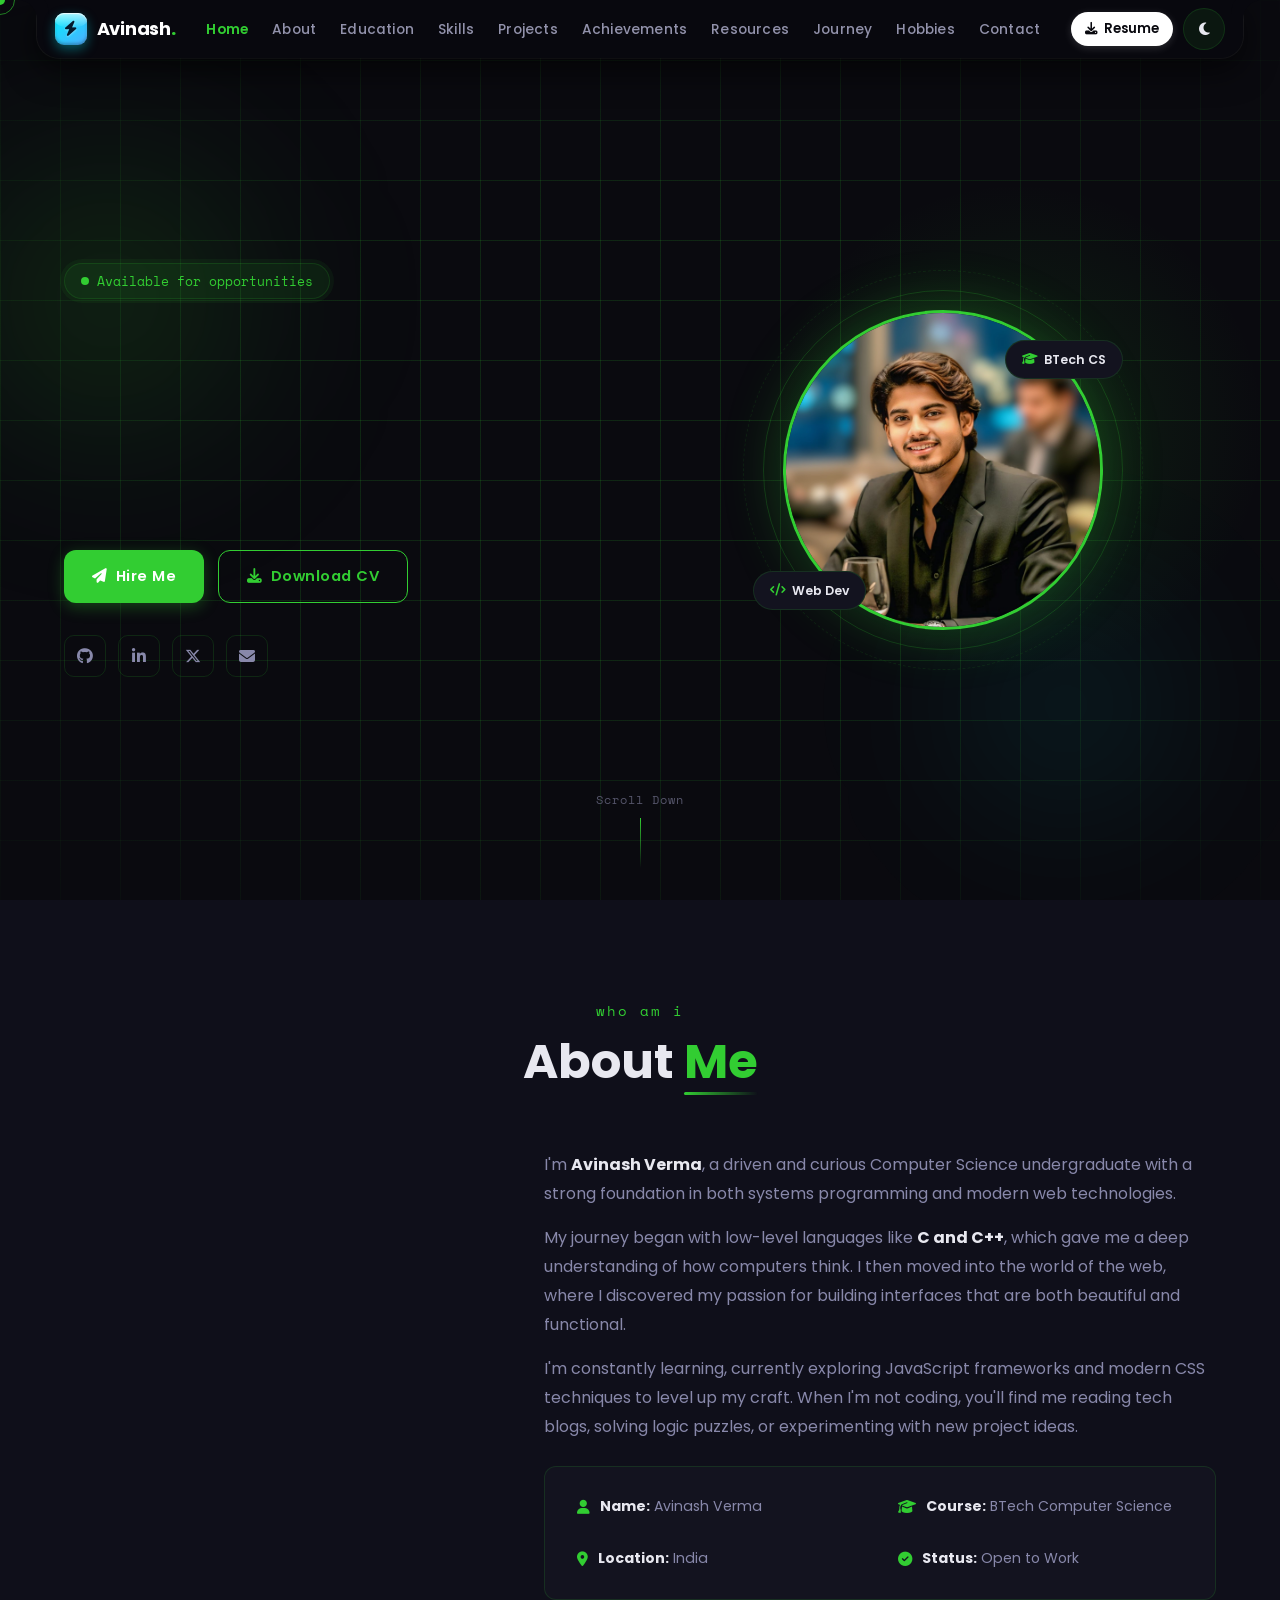
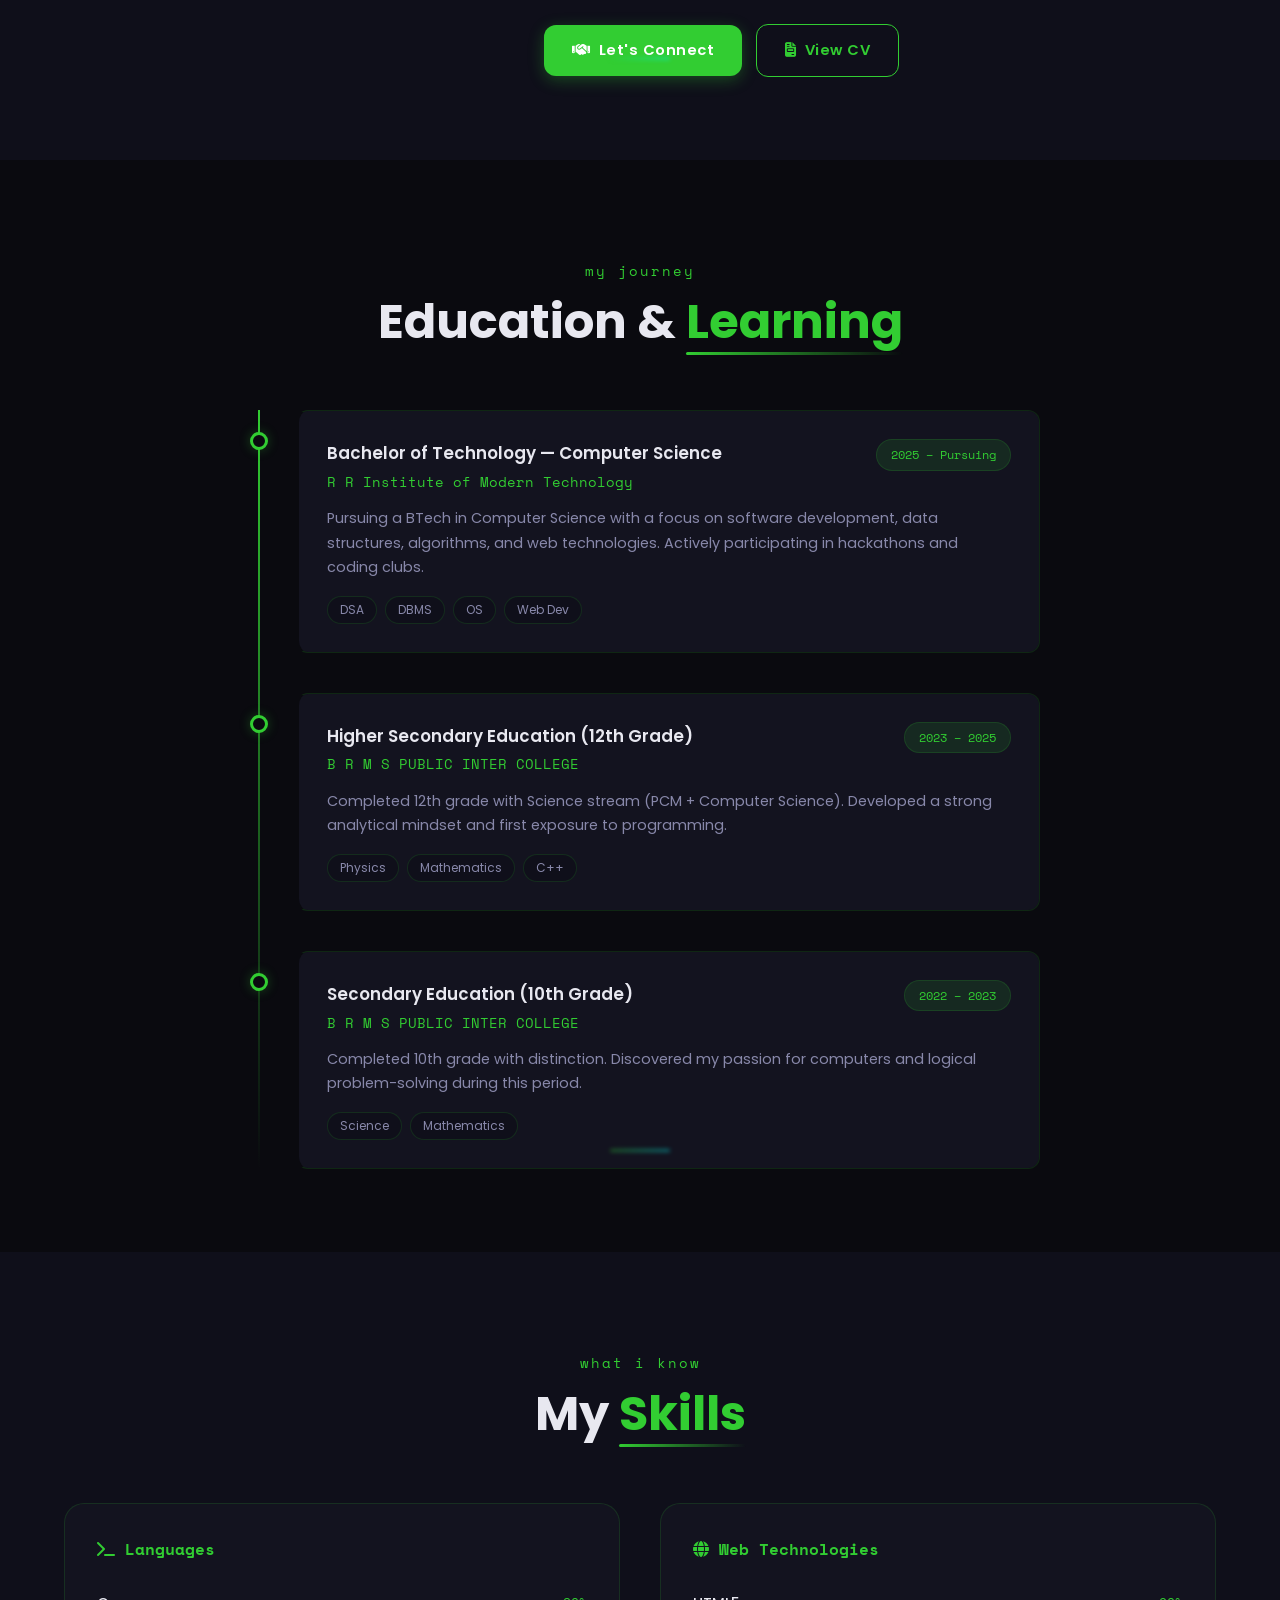
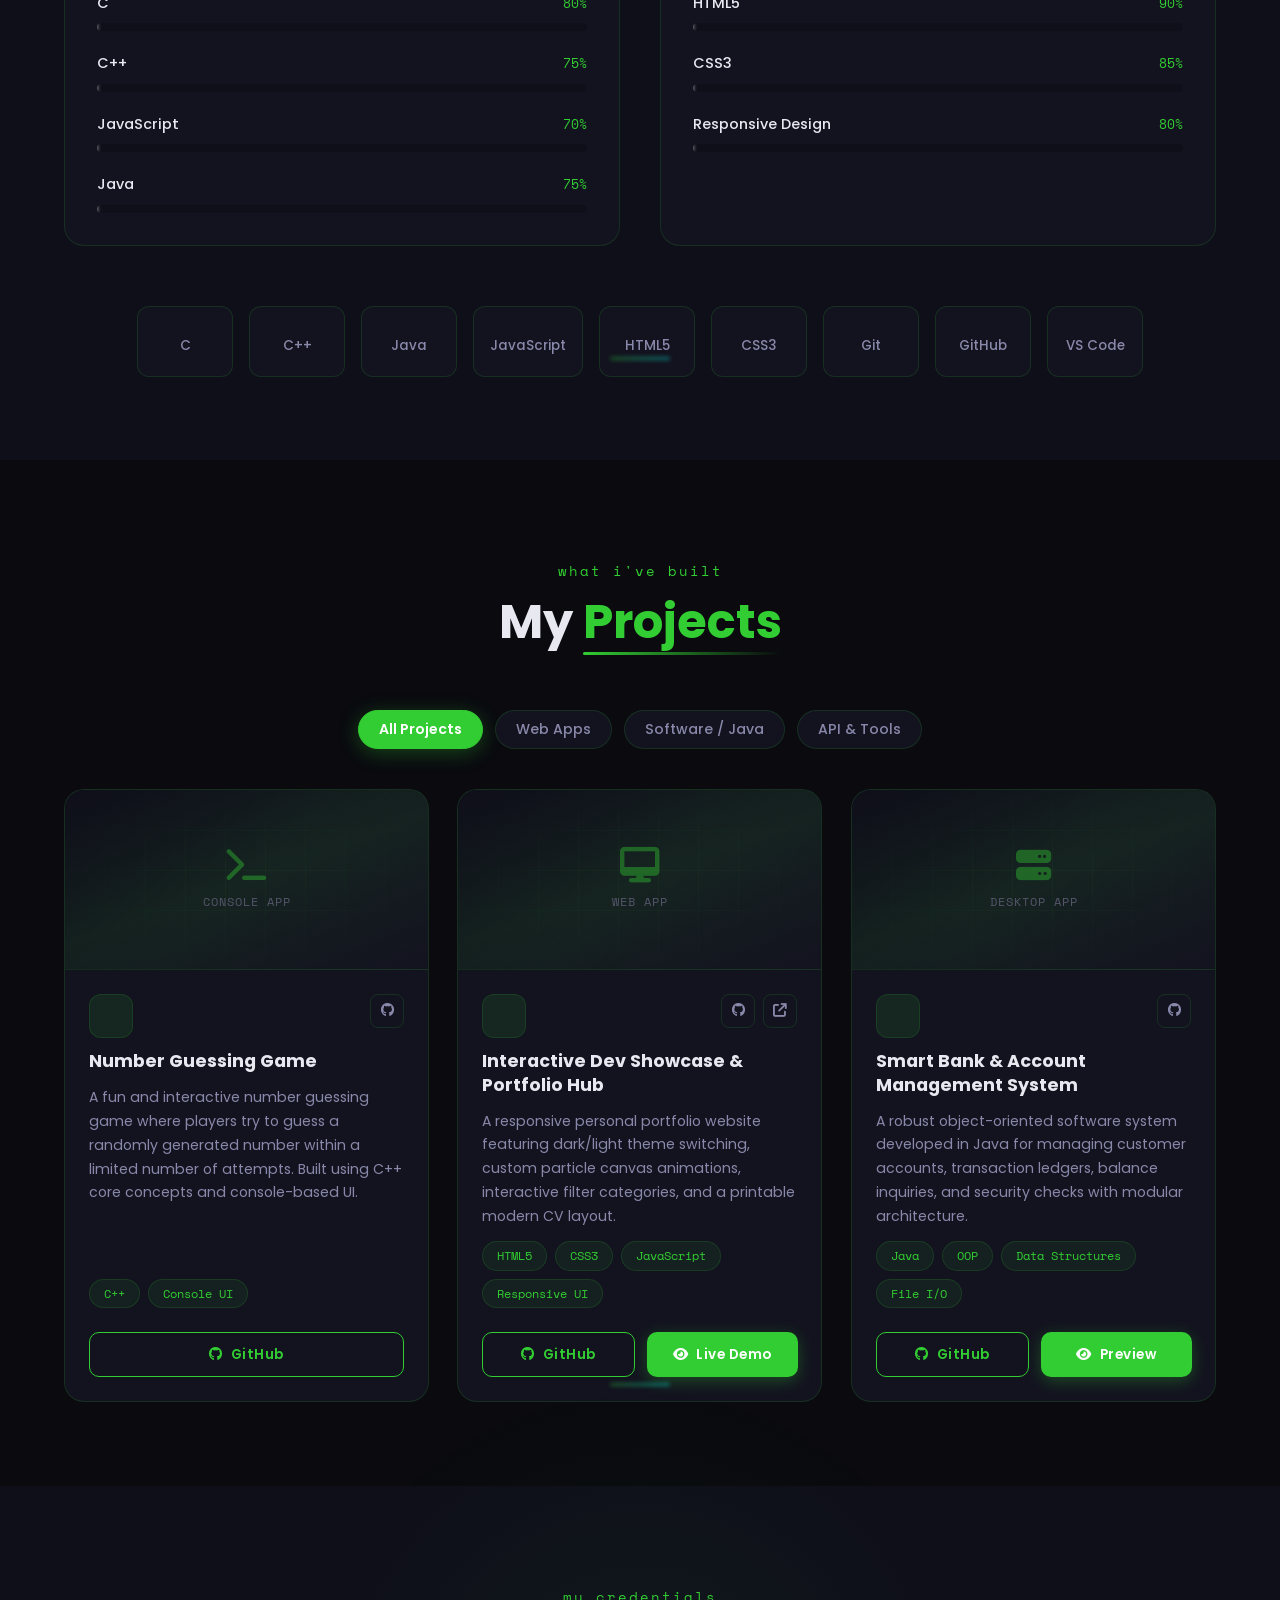
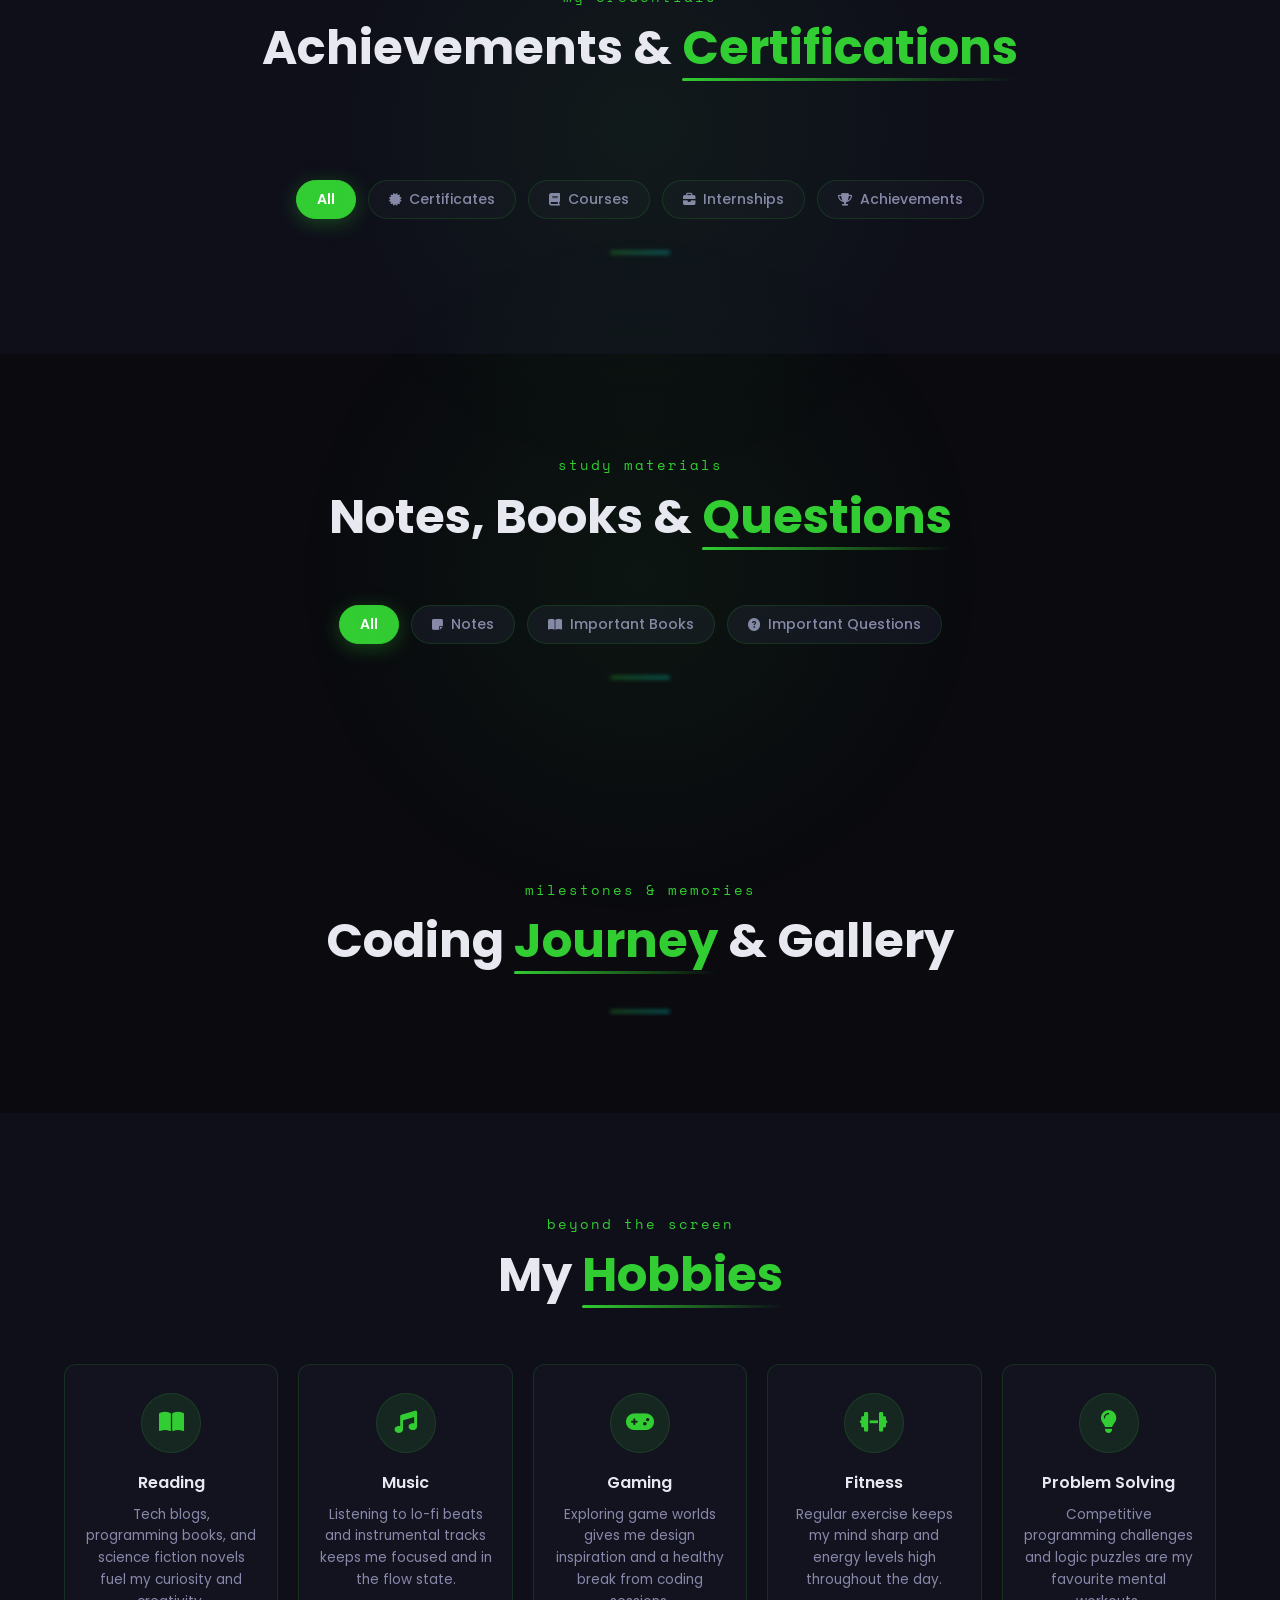
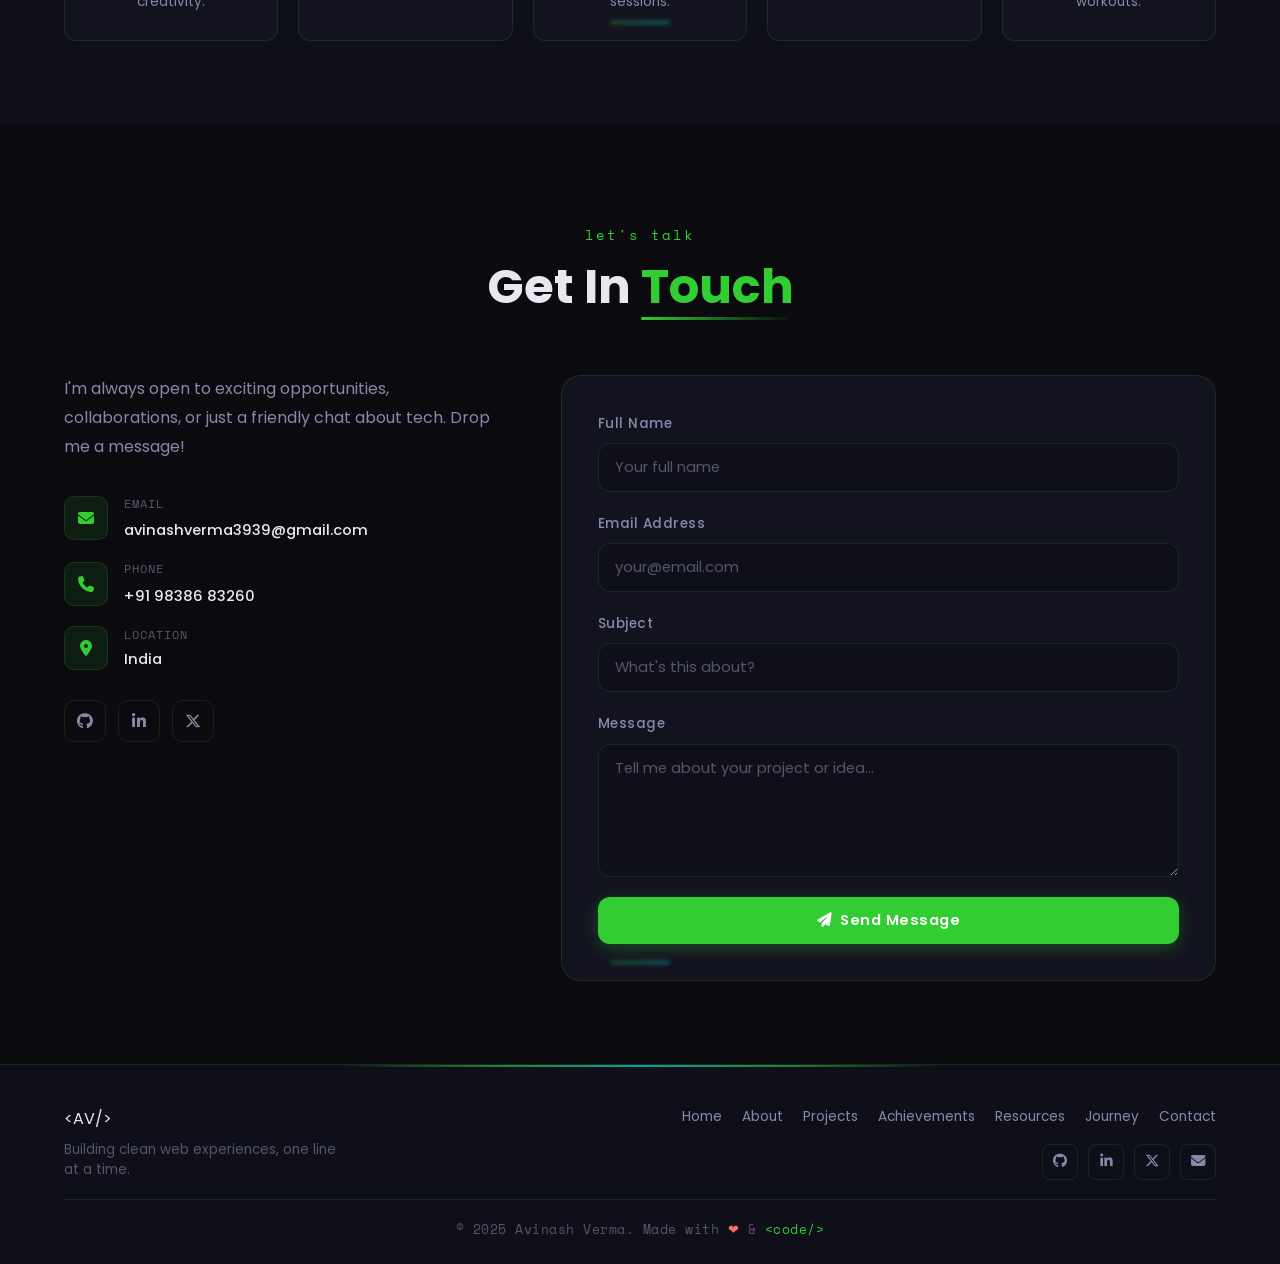
==== commit 5e0d83d1: "Update index.html" ====
--- a/index.html
+++ b/index.html
@@ -70,6 +70,7 @@
                     <li><a href="#projects" class="nav-link">Projects</a></li>
                     <li><a href="#achievements" class="nav-link">Achievements</a></li>
                     <li><a href="#resources" class="nav-link">Resources</a></li>
+                    <li><a href="#journey" class="nav-link">Journey</a></li>
                     <li><a href="#hobbies" class="nav-link">Hobbies</a></li>
                     <li><a href="#contact" class="nav-link">Contact</a></li>
                 </ul>
@@ -809,6 +810,25 @@
             </div>
         </div>
 
+        <!-- ========== CODING JOURNEY & GALLERY SECTION ========== -->
+        <section class="section journey-section" id="journey">
+            <div class="container">
+                <!-- Ambient background glow -->
+                <div class="journey-bg-glow"></div>
+
+                <div class="section-header">
+                    <span class="section-tag">milestones & memories</span>
+                    <h2 class="section-title">Coding <span
+                            class="highlight">Journey</span> & Gallery</h2>
+                </div>
+
+                <!-- Journey Cards Grid -->
+                <div class="journey-grid" id="journeyGrid">
+                    <!-- Cards rendered dynamically by JavaScript -->
+                </div>
+            </div>
+        </section>
+
         <!-- ========== HOBBIES SECTION ========== -->
         <section class="section hobbies-section" id="hobbies">
             <div class="container">
@@ -994,6 +1014,7 @@
                             <a href="#projects">Projects</a>
                             <a href="#achievements">Achievements</a>
                             <a href="#resources">Resources</a>
+                            <a href="#journey">Journey</a>
                             <a href="#contact">Contact</a>
                         </div>
                         <div class="footer-socials">
--- a/index.css
+++ b/index.css
@@ -2336,6 +2336,510 @@
 }
 
 /* =============================================
+   RESOURCES SECTION (Notes, Books & Questions)
+   ============================================= */
+.resources-section {
+  background: var(--bg-primary);
+  position: relative;
+  overflow: visible;
+}
+
+/* Subtle background glow */
+.resources-bg-glow {
+  position: absolute;
+  top: 50%;
+  left: 50%;
+  width: 700px;
+  height: 700px;
+  transform: translate(-50%, -50%);
+  background: radial-gradient(circle, rgba(50, 205, 50, 0.06) 0%, transparent 70%);
+  pointer-events: none;
+  z-index: 0;
+  overflow: hidden;
+}
+
+.resources-section .container {
+  position: relative;
+  z-index: 1;
+}
+
+/* Resource Filters */
+.resource-filters {
+  display: flex;
+  align-items: center;
+  justify-content: center;
+  gap: 12px;
+  margin-bottom: 52px;
+  flex-wrap: wrap;
+}
+
+.resource-filters .filter-btn i {
+  font-size: 0.78rem;
+  margin-right: 4px;
+}
+
+/* Resources Grid */
+.resources-grid {
+  display: grid;
+  grid-template-columns: repeat(auto-fill, minmax(320px, 1fr));
+  gap: 28px;
+  perspective: 1200px;
+}
+
+/* Resource Card */
+.resource-card {
+  background: var(--bg-card);
+  border: 1px solid var(--border);
+  border-radius: var(--radius-lg);
+  overflow: hidden;
+  display: flex;
+  flex-direction: column;
+  transition: transform 0.4s cubic-bezier(0.16, 1, 0.3, 1),
+              box-shadow 0.4s cubic-bezier(0.16, 1, 0.3, 1),
+              border-color 0.3s ease;
+  position: relative;
+  transform-style: preserve-3d;
+  will-change: transform, opacity;
+  cursor: pointer;
+}
+
+/* Shimmer sweep on hover */
+.resource-card::before {
+  content: '';
+  position: absolute;
+  top: -100%;
+  left: -100%;
+  width: 60%;
+  height: 200%;
+  background: linear-gradient(105deg, transparent 40%, rgba(50, 205, 50, 0.07) 50%, transparent 60%);
+  transform: skewX(-15deg);
+  transition: left 0.6s ease, top 0.6s ease;
+  pointer-events: none;
+  z-index: 2;
+}
+
+.resource-card:hover::before {
+  top: -50%;
+  left: 140%;
+  transition: left 0.8s ease;
+}
+
+/* Gradient border glow on hover */
+.resource-card::after {
+  content: '';
+  position: absolute;
+  inset: 0;
+  border-radius: var(--radius-lg);
+  background: linear-gradient(135deg, transparent 40%, rgba(50, 205, 50, 0.06) 60%, transparent 80%);
+  opacity: 0;
+  transition: opacity 0.4s;
+  pointer-events: none;
+  z-index: 1;
+}
+
+.resource-card:hover::after {
+  opacity: 1;
+}
+
+.resource-card:hover {
+  border-color: var(--border-hover);
+  transform: translateY(-8px) scale(1.02);
+  box-shadow:
+    0 24px 48px rgba(0, 0, 0, 0.35),
+    0 0 0 1px var(--border-hover),
+    0 0 40px var(--accent-glow);
+}
+
+/* Card Icon Header */
+.resource-card-icon-header {
+  width: 100%;
+  height: 120px;
+  display: flex;
+  align-items: center;
+  justify-content: center;
+  position: relative;
+  overflow: hidden;
+}
+
+.resource-card-icon-header.notes-bg {
+  background: linear-gradient(135deg, rgba(50, 205, 50, 0.12) 0%, rgba(0, 255, 255, 0.06) 100%);
+}
+
+.resource-card-icon-header.books-bg {
+  background: linear-gradient(135deg, rgba(147, 51, 234, 0.12) 0%, rgba(50, 205, 50, 0.06) 100%);
+}
+
+.resource-card-icon-header.questions-bg {
+  background: linear-gradient(135deg, rgba(251, 146, 60, 0.12) 0%, rgba(50, 205, 50, 0.06) 100%);
+}
+
+/* Grid pattern inside icon header */
+.resource-card-icon-header::before {
+  content: '';
+  position: absolute;
+  inset: 0;
+  background-image:
+    linear-gradient(var(--border) 1px, transparent 1px),
+    linear-gradient(90deg, var(--border) 1px, transparent 1px);
+  background-size: 30px 30px;
+  opacity: 0.25;
+  mask-image: radial-gradient(ellipse 80% 80% at 50% 50%, black 20%, transparent 80%);
+  -webkit-mask-image: radial-gradient(ellipse 80% 80% at 50% 50%, black 20%, transparent 80%);
+}
+
+.resource-card-icon-header i {
+  font-size: 2.8rem;
+  color: var(--accent);
+  opacity: 0.6;
+  position: relative;
+  z-index: 1;
+  transition: transform 0.4s cubic-bezier(0.16, 1, 0.3, 1), opacity 0.3s;
+}
+
+.resource-card:hover .resource-card-icon-header i {
+  transform: scale(1.15) translateY(-4px);
+  opacity: 0.9;
+}
+
+/* Category badge on card */
+.resource-card-badge {
+  position: absolute;
+  top: 14px;
+  right: 14px;
+  background: rgba(10, 10, 15, 0.85);
+  backdrop-filter: blur(10px);
+  -webkit-backdrop-filter: blur(10px);
+  border: 1px solid var(--border);
+  border-radius: 50px;
+  padding: 5px 14px;
+  font-size: 0.72rem;
+  font-weight: 600;
+  color: var(--accent);
+  font-family: var(--font-mono);
+  display: flex;
+  align-items: center;
+  gap: 6px;
+  z-index: 3;
+  transition: var(--transition);
+}
+
+[data-theme="light"] .resource-card-badge {
+  background: rgba(255, 255, 255, 0.9);
+}
+
+.resource-card-badge i {
+  font-size: 0.68rem;
+}
+
+/* Card Body */
+.resource-card-body {
+  padding: 24px;
+  display: flex;
+  flex-direction: column;
+  gap: 12px;
+  flex-grow: 1;
+  position: relative;
+  z-index: 2;
+}
+
+/* Accent left bar on hover */
+.resource-card-body::before {
+  content: '';
+  position: absolute;
+  left: 0;
+  top: 12px;
+  bottom: 12px;
+  width: 3px;
+  background: linear-gradient(to bottom, var(--accent), var(--accent-2), transparent);
+  border-radius: 3px;
+  opacity: 0;
+  transition: opacity 0.4s;
+}
+
+.resource-card:hover .resource-card-body::before {
+  opacity: 1;
+}
+
+.resource-card-title {
+  font-size: 1.1rem;
+  font-weight: 600;
+  color: var(--text-primary);
+  line-height: 1.4;
+}
+
+.resource-card-desc {
+  color: var(--text-secondary);
+  font-size: 0.88rem;
+  line-height: 1.7;
+  flex-grow: 1;
+}
+
+/* Tags */
+.resource-card-tags {
+  display: flex;
+  flex-wrap: wrap;
+  gap: 8px;
+  margin-top: 4px;
+}
+
+.resource-card-tags span {
+  background: rgba(50, 205, 50, 0.1);
+  color: var(--accent);
+  border: 1px solid var(--border);
+  padding: 4px 14px;
+  border-radius: 50px;
+  font-size: 0.72rem;
+  font-family: var(--font-mono);
+  transition: var(--transition);
+}
+
+.resource-card:hover .resource-card-tags span {
+  border-color: var(--border-hover);
+}
+
+/* Card Footer Action */
+.resource-card-action {
+  padding: 0 24px 22px;
+  position: relative;
+  z-index: 2;
+}
+
+.resource-card-action .btn {
+  width: 100%;
+  justify-content: center;
+  padding: 11px 20px;
+  font-size: 0.88rem;
+  gap: 8px;
+}
+
+.resource-card-action .btn i {
+  font-size: 0.8rem;
+  transition: transform 0.3s ease;
+}
+
+.resource-card:hover .resource-card-action .btn i {
+  transform: translateX(3px);
+}
+
+
+/* =============================================
+   RESOURCE PREVIEW MODAL
+   ============================================= */
+.resource-modal-overlay {
+  position: fixed;
+  inset: 0;
+  background: rgba(0, 0, 0, 0.85);
+  backdrop-filter: blur(16px);
+  -webkit-backdrop-filter: blur(16px);
+  z-index: 10000;
+  display: none;
+  align-items: center;
+  justify-content: center;
+  padding: 32px;
+  opacity: 0;
+  transition: opacity 0.35s ease;
+}
+
+.resource-modal-overlay.active {
+  display: flex;
+  opacity: 1;
+}
+
+.resource-modal {
+  background: var(--bg-card);
+  border: 1px solid var(--border);
+  border-radius: var(--radius-lg);
+  max-width: 680px;
+  width: 100%;
+  max-height: 90vh;
+  overflow: hidden;
+  position: relative;
+  display: flex;
+  flex-direction: column;
+  box-shadow: 0 32px 80px rgba(0, 0, 0, 0.6), 0 0 60px var(--accent-glow);
+  transform: scale(0.92) translateY(20px);
+  transition: transform 0.4s cubic-bezier(0.16, 1, 0.3, 1),
+              opacity 0.4s ease;
+}
+
+.resource-modal-overlay.active .resource-modal {
+  transform: scale(1) translateY(0);
+}
+
+.resource-modal-close {
+  position: absolute;
+  top: 16px;
+  right: 16px;
+  width: 40px;
+  height: 40px;
+  border-radius: 50%;
+  background: rgba(50, 205, 50, 0.1);
+  border: 1px solid var(--border);
+  color: var(--text-primary);
+  display: flex;
+  align-items: center;
+  justify-content: center;
+  font-size: 1.1rem;
+  cursor: pointer;
+  transition: var(--transition);
+  z-index: 10;
+}
+
+.resource-modal-close:hover {
+  background: var(--accent);
+  color: #fff;
+  border-color: var(--accent);
+  transform: rotate(90deg) scale(1.1);
+}
+
+.resource-modal-body {
+  overflow-y: auto;
+  padding: 0;
+}
+
+/* Modal Header */
+.resource-modal-header {
+  padding: 32px 32px 0;
+  display: flex;
+  align-items: flex-start;
+  gap: 20px;
+}
+
+.resource-modal-icon {
+  width: 60px;
+  height: 60px;
+  border-radius: 16px;
+  display: flex;
+  align-items: center;
+  justify-content: center;
+  font-size: 1.6rem;
+  color: var(--accent);
+  flex-shrink: 0;
+  border: 1px solid var(--border);
+}
+
+.resource-modal-icon.notes-bg {
+  background: linear-gradient(135deg, rgba(50, 205, 50, 0.15), rgba(0, 255, 255, 0.08));
+}
+.resource-modal-icon.books-bg {
+  background: linear-gradient(135deg, rgba(147, 51, 234, 0.15), rgba(50, 205, 50, 0.08));
+}
+.resource-modal-icon.questions-bg {
+  background: linear-gradient(135deg, rgba(251, 146, 60, 0.15), rgba(50, 205, 50, 0.08));
+}
+
+.resource-modal-header-text {
+  flex: 1;
+}
+
+.resource-modal-title {
+  font-size: 1.3rem;
+  font-weight: 700;
+  color: var(--text-primary);
+  margin-bottom: 6px;
+  line-height: 1.3;
+}
+
+.resource-modal-category {
+  display: inline-flex;
+  align-items: center;
+  gap: 6px;
+  background: rgba(50, 205, 50, 0.1);
+  border: 1px solid var(--border);
+  border-radius: 50px;
+  padding: 4px 14px;
+  font-size: 0.75rem;
+  font-weight: 600;
+  color: var(--accent);
+  font-family: var(--font-mono);
+}
+
+.resource-modal-category i {
+  font-size: 0.68rem;
+}
+
+/* Modal Content */
+.resource-modal-content {
+  padding: 28px 32px;
+}
+
+.resource-modal-desc {
+  color: var(--text-secondary);
+  font-size: 0.95rem;
+  line-height: 1.8;
+  margin-bottom: 24px;
+}
+
+/* Content preview (markdown-style) */
+.resource-modal-preview {
+  background: var(--bg-secondary);
+  border: 1px solid var(--border);
+  border-radius: var(--radius);
+  padding: 24px;
+  margin-bottom: 24px;
+  font-family: var(--font-mono);
+  font-size: 0.85rem;
+  line-height: 1.9;
+  color: var(--text-secondary);
+}
+
+.resource-modal-preview h4 {
+  color: var(--accent);
+  font-size: 0.9rem;
+  font-weight: 600;
+  margin-bottom: 12px;
+  display: flex;
+  align-items: center;
+  gap: 8px;
+}
+
+.resource-modal-preview ul {
+  padding-left: 20px;
+  margin: 0;
+}
+
+.resource-modal-preview li {
+  list-style: disc;
+  margin-bottom: 6px;
+  color: var(--text-secondary);
+}
+
+.resource-modal-preview li::marker {
+  color: var(--accent);
+}
+
+/* Modal Tags */
+.resource-modal-tags {
+  display: flex;
+  flex-wrap: wrap;
+  gap: 8px;
+  margin-bottom: 24px;
+}
+
+.resource-modal-tags span {
+  background: rgba(50, 205, 50, 0.1);
+  color: var(--accent);
+  border: 1px solid var(--border);
+  padding: 4px 14px;
+  border-radius: 50px;
+  font-size: 0.75rem;
+  font-family: var(--font-mono);
+}
+
+/* Modal Action */
+.resource-modal-actions {
+  padding: 0 32px 28px;
+  display: flex;
+  gap: 12px;
+}
+
+.resource-modal-actions .btn {
+  flex: 1;
+  justify-content: center;
+}
+
+
+/* =============================================
    RESPONSIVE — TABLET (≤ 900px)
    ============================================= */
 @media (max-width: 900px) {
@@ -2373,6 +2877,10 @@
   .achievement-card-image { height: 200px; }
   .cert-modal { max-width: 95vw; }
   .cert-modal-image { max-height: 40vh; }
+
+  /* Resources */
+  .resources-grid { grid-template-columns: repeat(auto-fill, minmax(280px, 1fr)); gap: 24px; }
+  .resource-modal { max-width: 95vw; }
 }
 
 /* =============================================
@@ -2578,6 +3086,20 @@
   .cert-modal-image { max-height: 35vh; }
   .cert-modal-info { padding: 22px; }
   .cert-modal-controls { padding: 10px; }
+
+  /* Resources */
+  .resources-grid { grid-template-columns: 1fr; gap: 20px; }
+  .resource-card-icon-header { height: 100px; }
+  .resource-card-body { padding: 20px; gap: 10px; }
+  .resource-card-action { padding: 0 20px 18px; }
+  .resource-filters { gap: 8px; }
+  .resource-filters .filter-btn { padding: 8px 16px; font-size: 0.85rem; }
+  .resource-modal-overlay { padding: 12px; }
+  .resource-modal-header { padding: 24px 20px 0; gap: 14px; }
+  .resource-modal-content { padding: 20px; }
+  .resource-modal-actions { padding: 0 20px 22px; }
+  .resource-modal-icon { width: 48px; height: 48px; font-size: 1.3rem; border-radius: 12px; }
+  .resource-modal-title { font-size: 1.1rem; }
 }
 
 /* =============================================
@@ -2608,6 +3130,10 @@
 
   .achievement-counter-pill { padding: 6px 10px; font-size: 0.72rem; }
   .achievement-filters .filter-btn { padding: 6px 12px; font-size: 0.78rem; }
+
+  /* Resources */
+  .resource-filters .filter-btn { padding: 6px 12px; font-size: 0.78rem; }
+  .resource-card-icon-header { height: 90px; }
 }
 
 /* =============================================
@@ -3436,6 +3962,25 @@
 }
 
 [data-theme="light"] .cert-modal {
+  box-shadow: 0 32px 80px rgba(0, 0, 0, 0.15), 0 0 40px var(--accent-glow);
+}
+
+[data-theme="light"] .resources-bg-glow {
+  background: radial-gradient(circle, rgba(26, 138, 26, 0.05) 0%, transparent 70%);
+}
+
+[data-theme="light"] .resource-card:hover {
+  box-shadow:
+    0 20px 40px rgba(0, 0, 0, 0.12),
+    0 0 0 1px var(--border-hover),
+    0 0 30px var(--accent-glow);
+}
+
+[data-theme="light"] .resource-modal-overlay {
+  background: rgba(255, 255, 255, 0.85);
+}
+
+[data-theme="light"] .resource-modal {
   box-shadow: 0 32px 80px rgba(0, 0, 0, 0.15), 0 0 40px var(--accent-glow);
 }
 
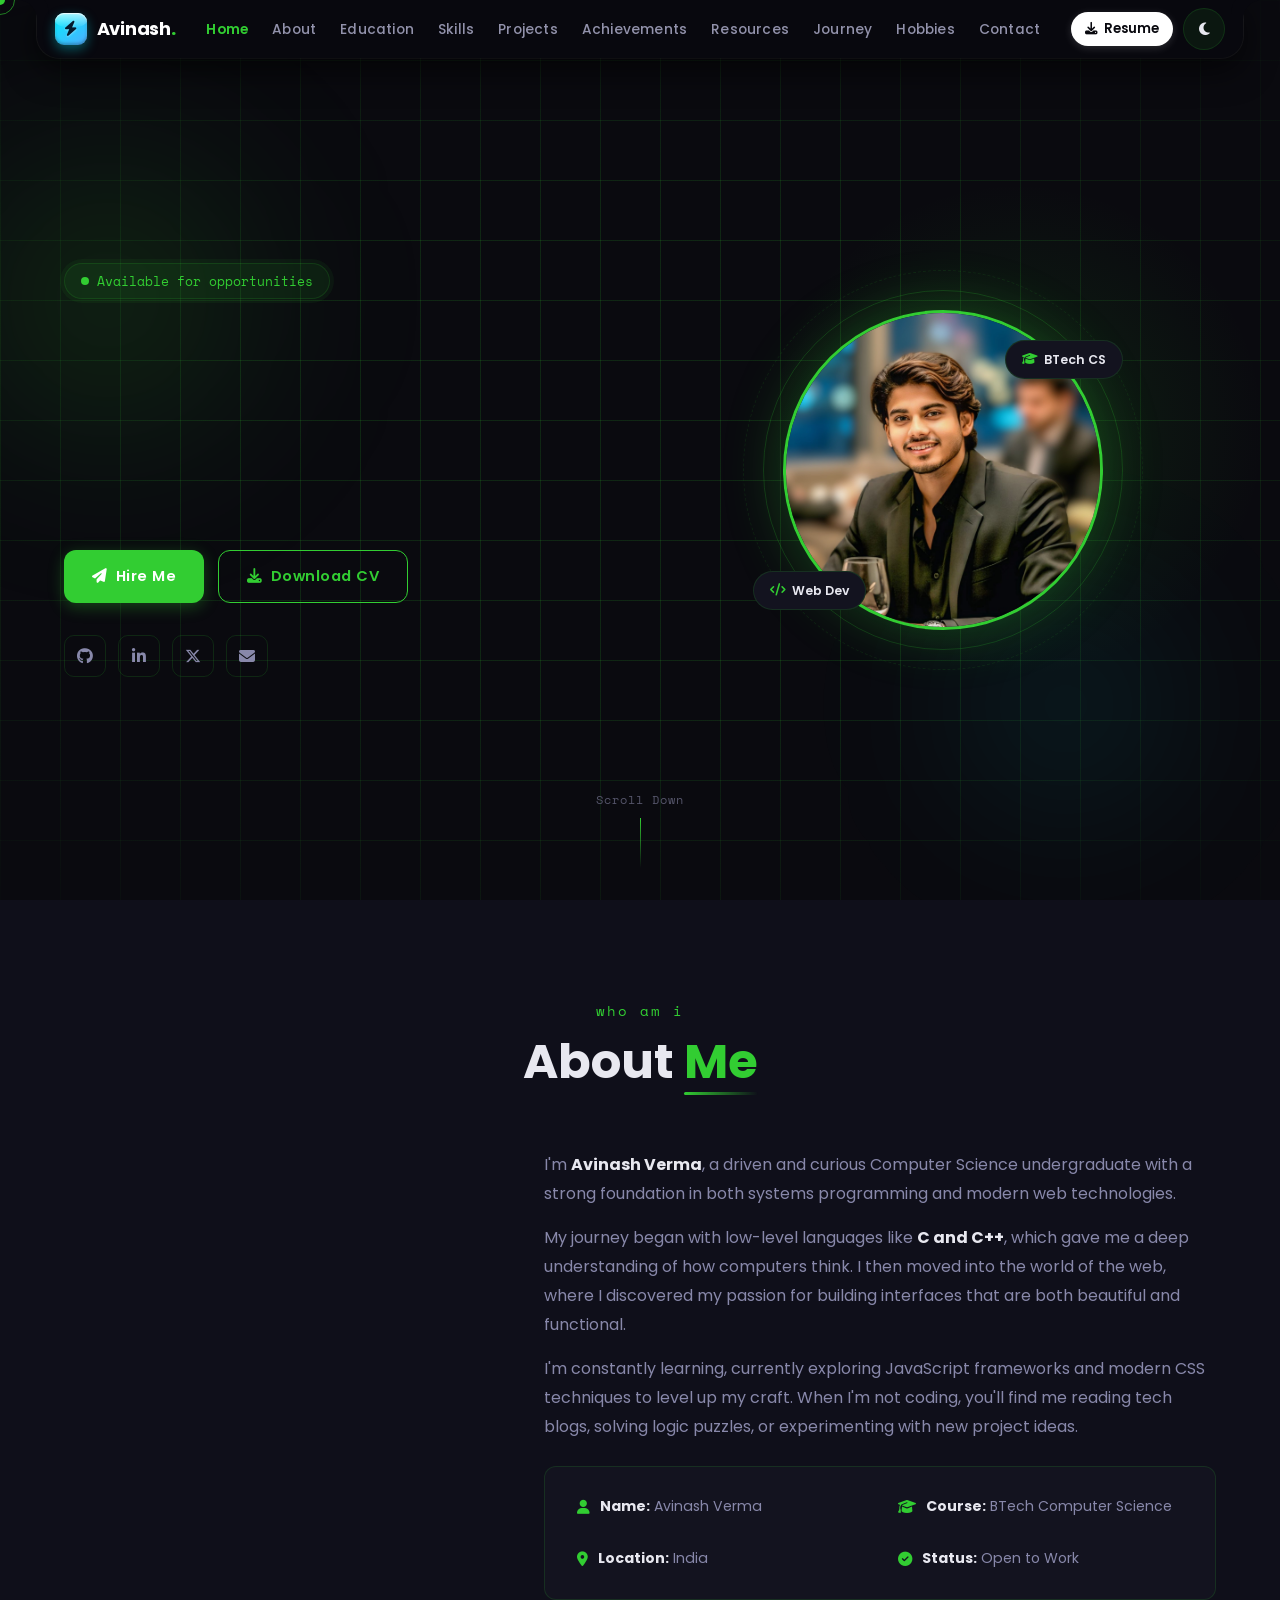
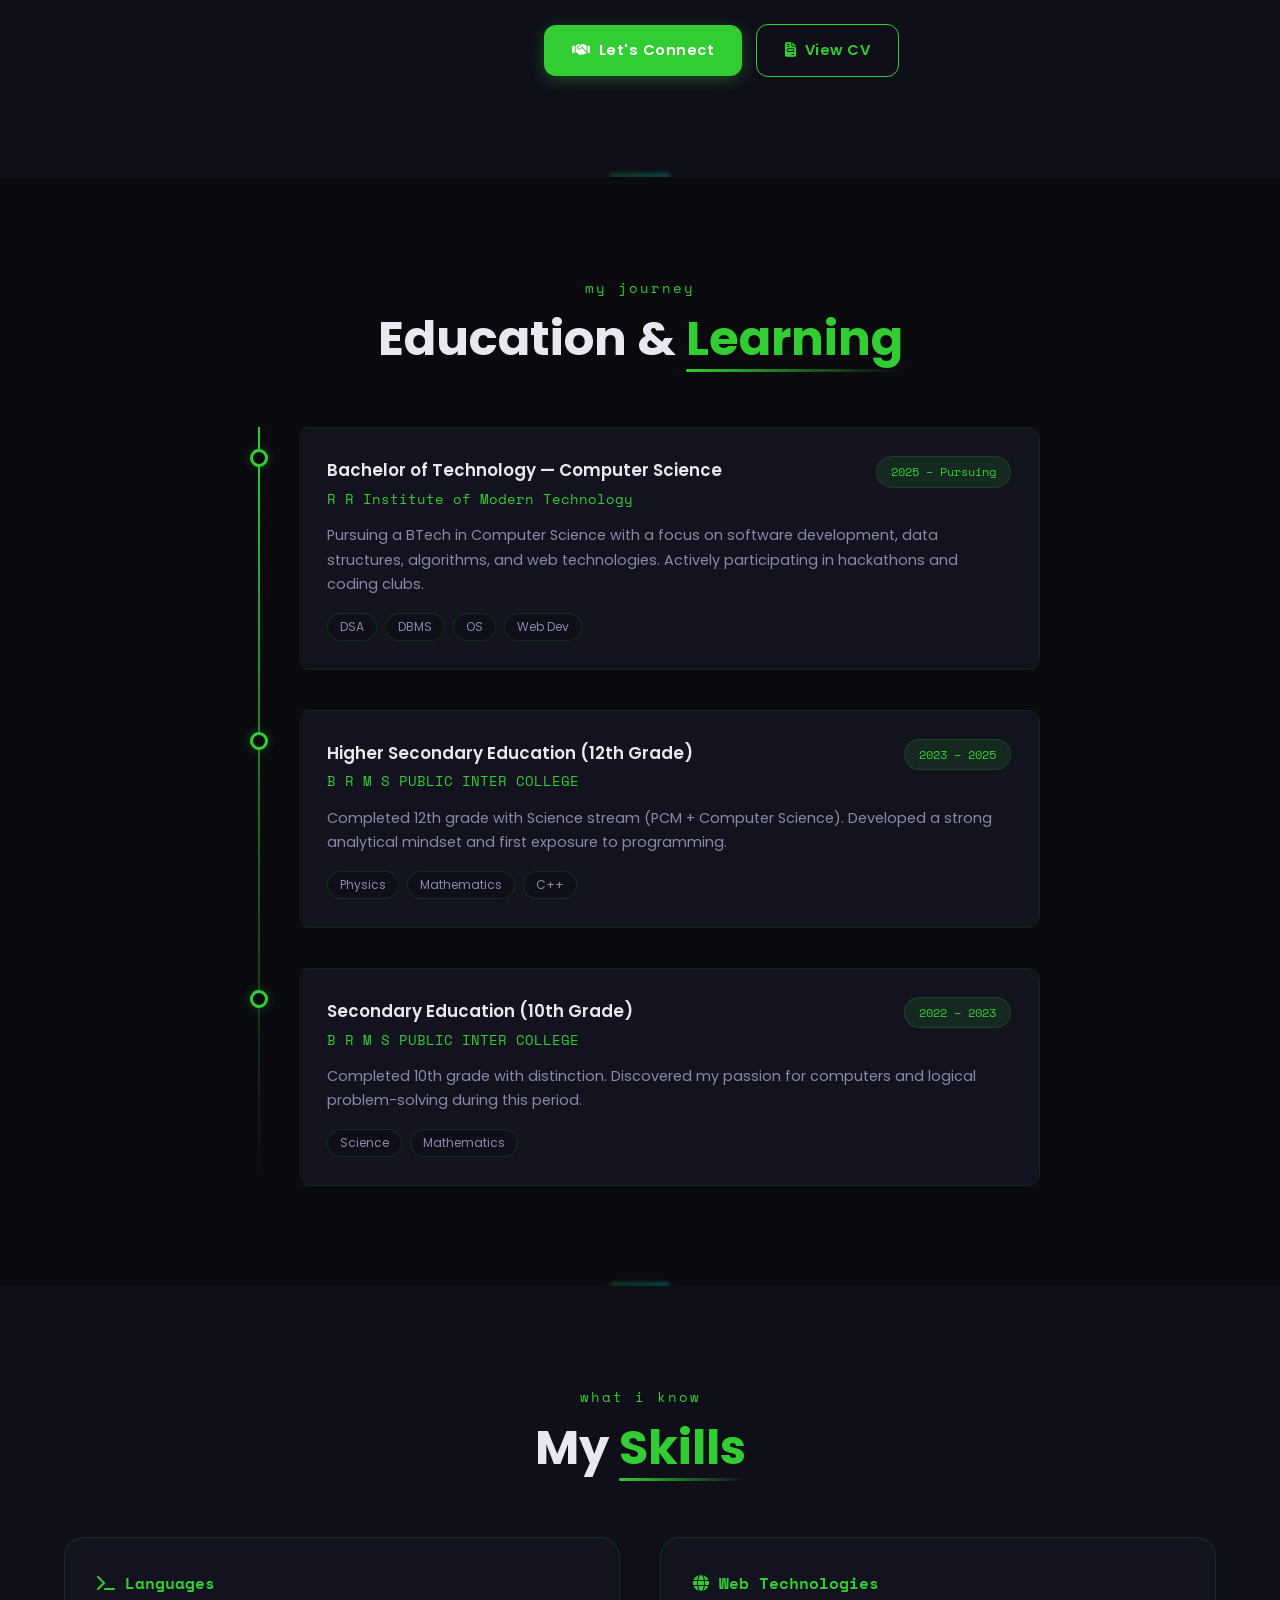
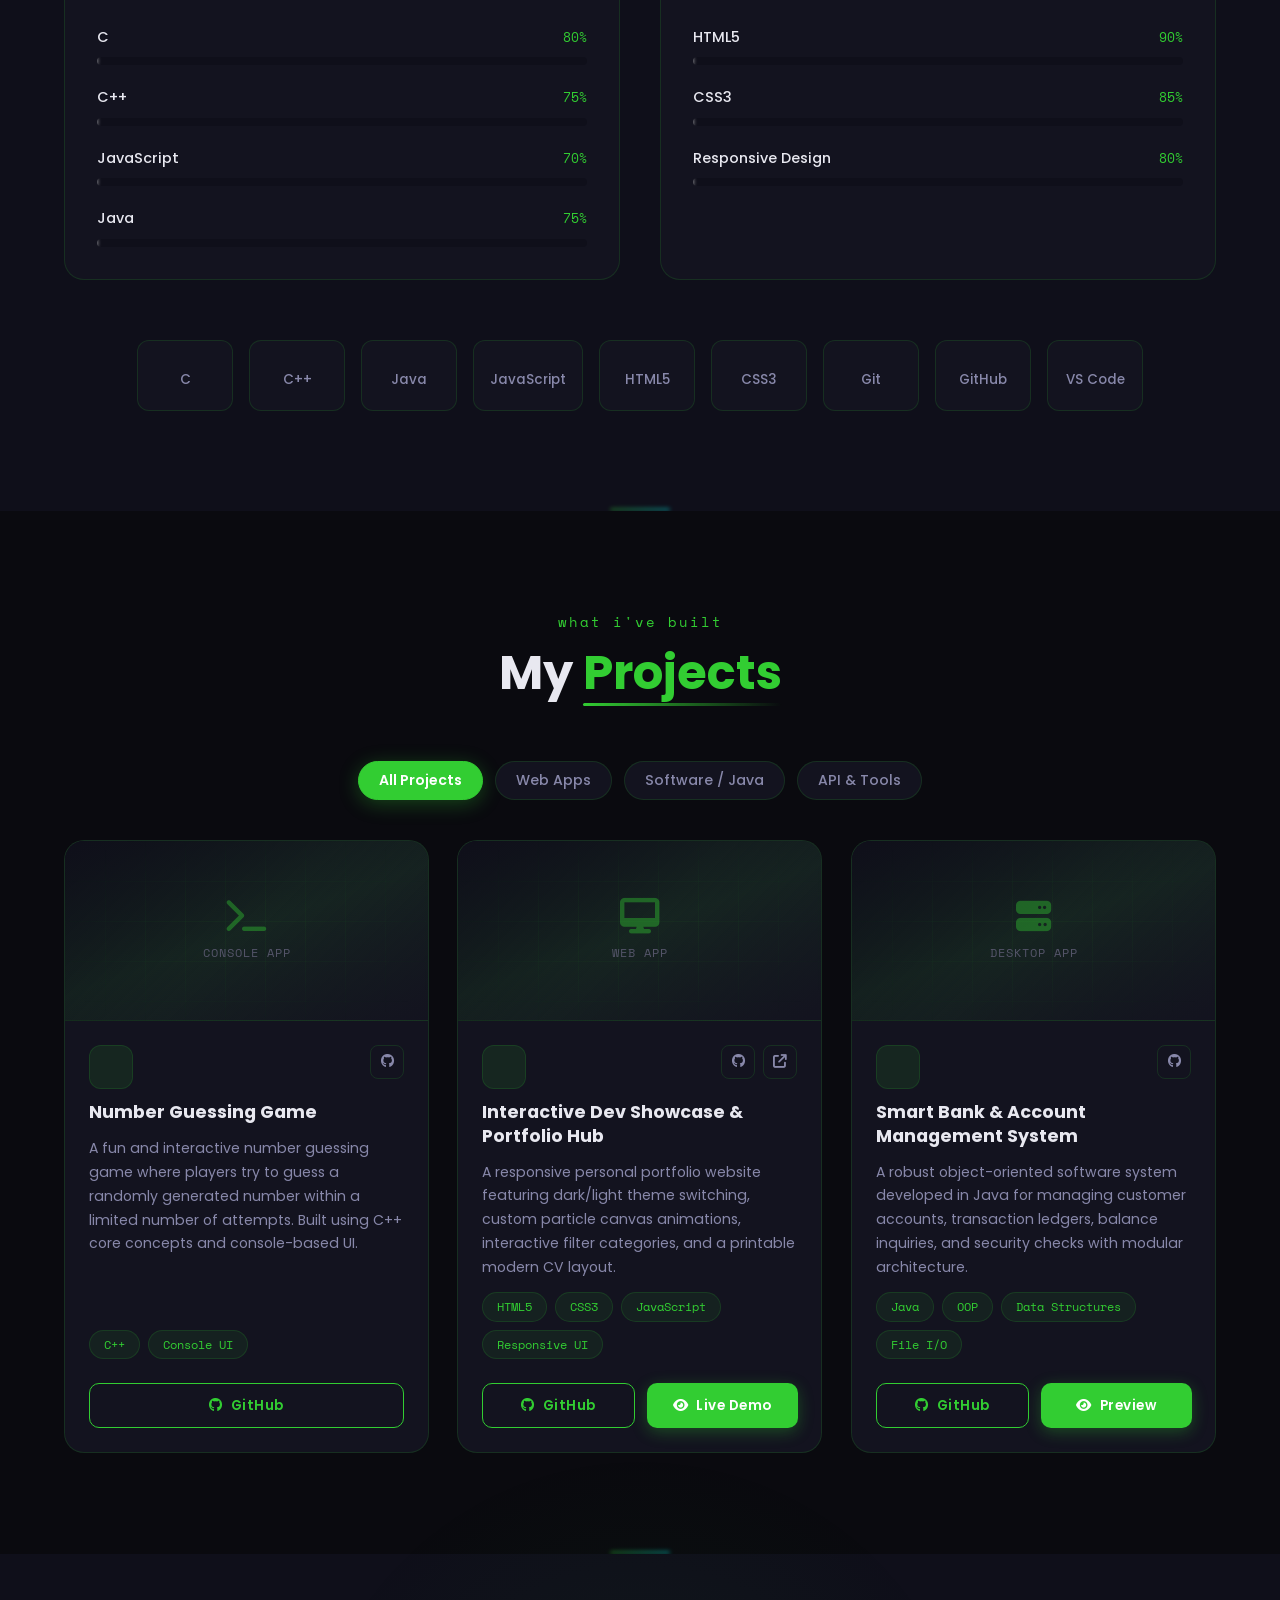
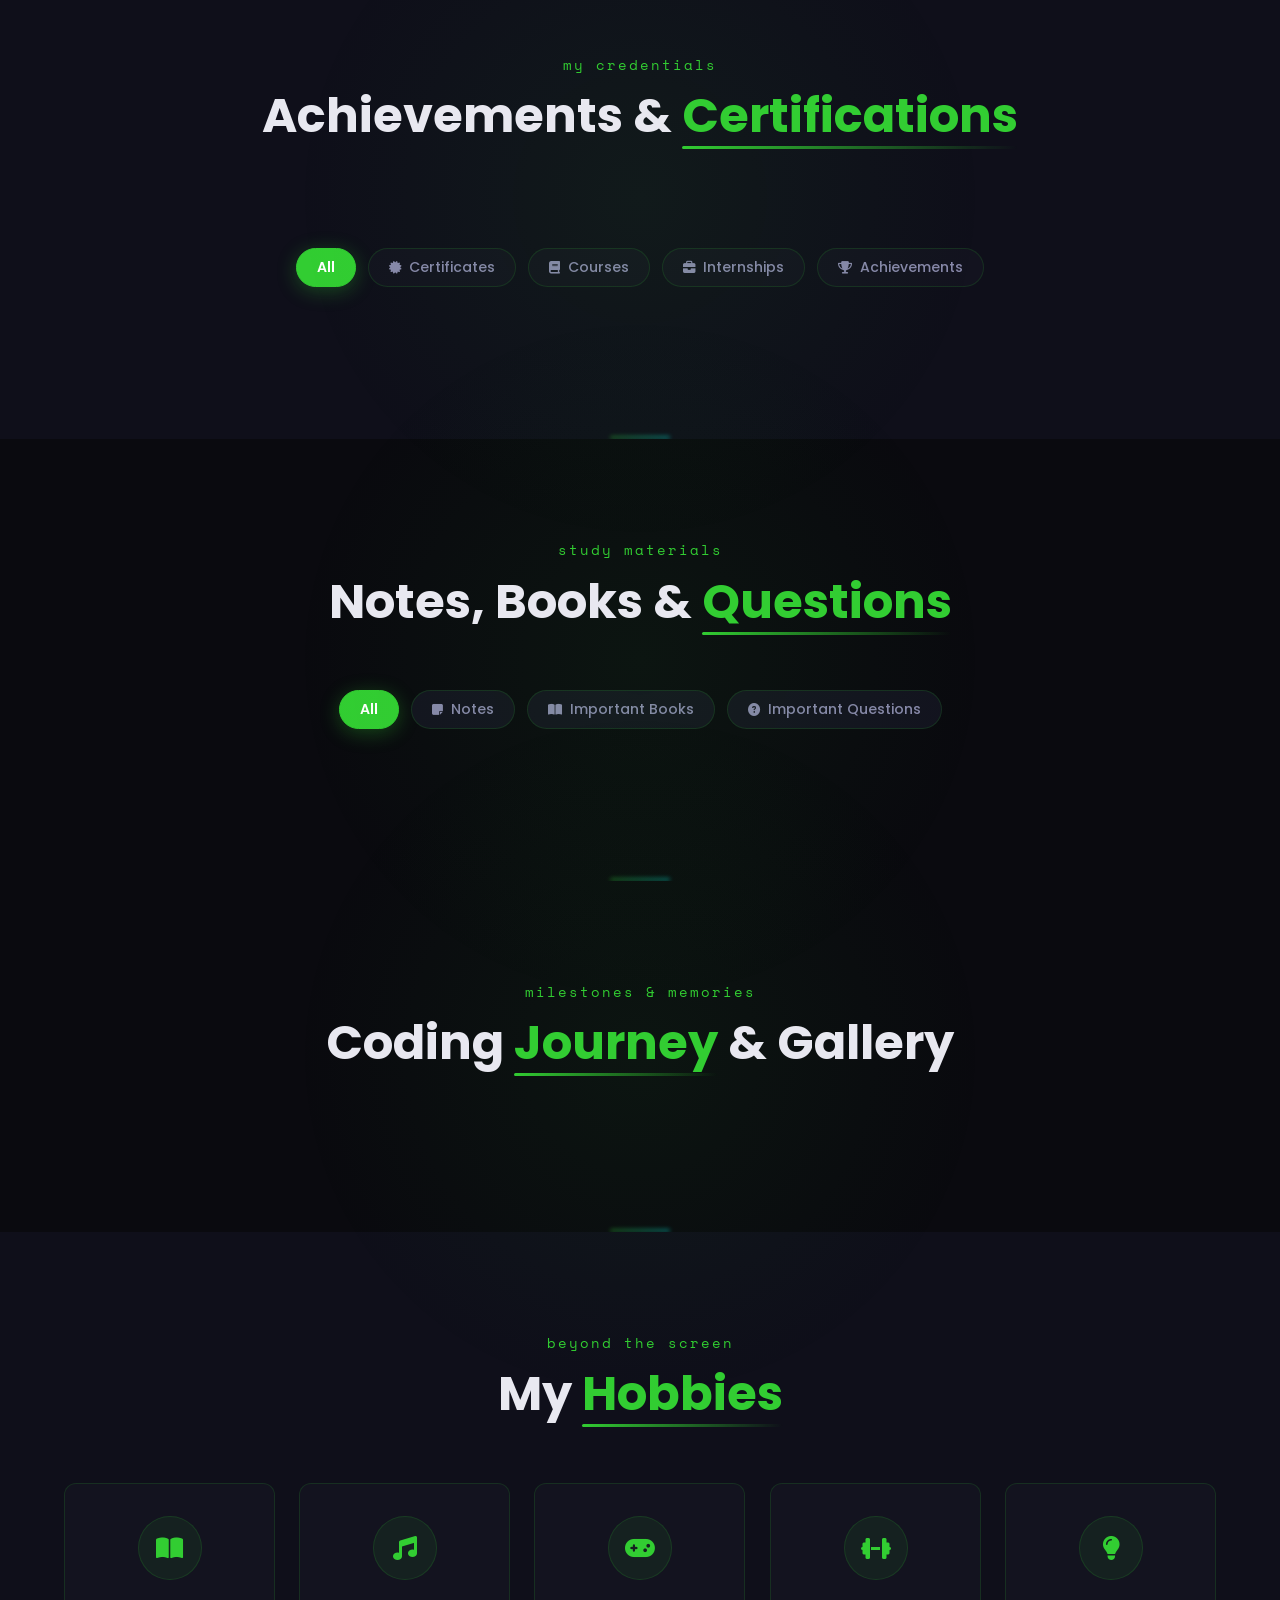
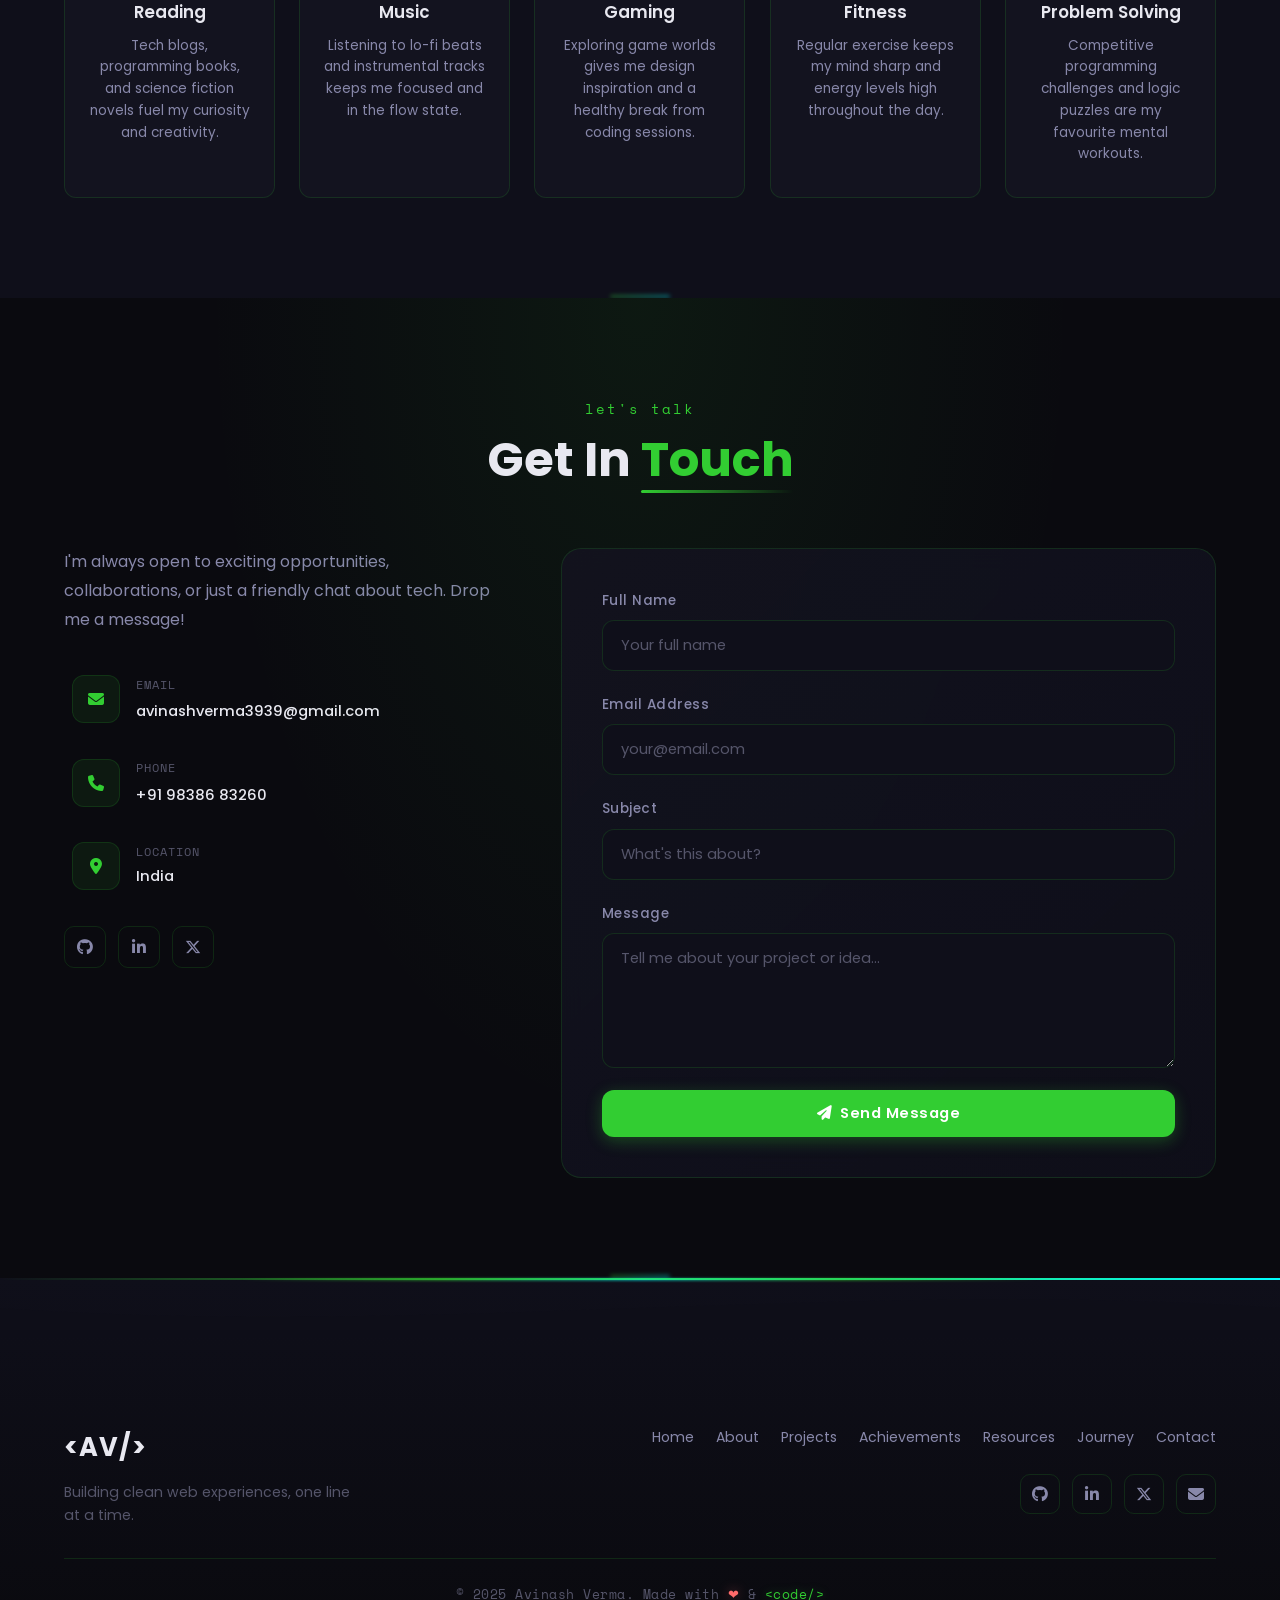
==== commit fbb052a8: "commit" ====
--- a/index.html
+++ b/index.html
@@ -1,1044 +1,1038 @@
-<!DOCTYPE html>
-<html lang="en" data-theme="dark">
-
-    <head>
-        <meta charset="UTF-8" />
-        <meta name="viewport" content="width=device-width, initial-scale=1.0" />
-        <title>Avinash Verma — Web Developer & CS Student</title>
-        <meta name="description" content="Portfolio of Avinash Verma — a BTech Computer Science student and web developer skilled in HTML, CSS, JavaScript, C++, and Java. Open to opportunities." />
-        <meta property="og:title" content="Avinash Verma — Web Developer" />
-        <meta property="og:description" content="BTech CS student building clean, efficient, and user-friendly web experiences. Check out my projects and skills." />
-        <meta property="og:type" content="website" />
-        <meta property="og:image" content="IMG_20250921_0254421.jpg" />
-        <link rel="icon" type="image/svg+xml" href="data:image/svg+xml,<svg xmlns='http://www.w3.org/2000/svg' viewBox='0 0 100 100'><text y='.9em' font-size='90'>⚡</text></svg>" />
-        <link rel="stylesheet" href="index.css" />
-        <!-- Google Fonts: Clash Display + Poppins -->
-
-        <link rel="preconnect" href="https://fonts.googleapis.com" />
-        <link rel="preconnect" href="https://fonts.gstatic.com" crossorigin />
-        <link
-            href="https://fonts.googleapis.com/css2?family=Poppins:wght@300;400;500;600;700&family=Space+Mono:wght@400;700&display=swap"
-            rel="stylesheet" />
-
-        <!-- Font Awesome Icons -->
-        <link rel="stylesheet"
-            href="https://cdnjs.cloudflare.com/ajax/libs/font-awesome/6.5.0/css/all.min.css" />
-
-        <!-- Devicon Icons (Official Tech Logos) -->
-        <link rel="stylesheet" type="text/css"
-            href="https://cdn.jsdelivr.net/gh/devicons/devicon@latest/devicon.min.css" />
-
-        <!-- Anime.js Engine & GSAP + ScrollTrigger -->
-        <script
-            src="https://cdnjs.cloudflare.com/ajax/libs/animejs/3.2.1/anime.min.js"></script>
-        <script
-            src="https://cdnjs.cloudflare.com/ajax/libs/gsap/3.12.5/gsap.min.js"
-            defer></script>
-        <script
-            src="https://cdnjs.cloudflare.com/ajax/libs/gsap/3.12.5/ScrollTrigger.min.js"
-            defer></script>
-    </head>
-
-    <body>
-
-        <!-- ========== SCROLL PROGRESS BAR ========== -->
-        <div class="scroll-progress-bar" id="scrollProgress"></div>
-
-        <!-- ========== CURSOR ========== -->
-        <div class="cursor" id="cursor"></div>
-        <div class="cursor-follower" id="cursorFollower"><span
-                class="cursor-text">VIEW</span></div>
-
-        <!-- ========== NAVIGATION (DYNAMIC NOTCH NAVBAR) ========== -->
-        <header class="navbar-wrapper">
-            <nav class="nav-notch" id="navbar">
-                <!-- Brand: Glossy Icon + Logo -->
-                <a href="#home" class="nav-brand-notch" aria-label="Avinash Verma - Home">
-                    <div class="nav-glossy-badge">
-                        <span class="badge-gloss"></span>
-                        <i class="fa-solid fa-bolt"></i>
-                    </div>
-                    <span class="nav-brand-text">Avinash<span class="nav-brand-dot">.</span></span>
-                </a>
-
-                <!-- Nav Links -->
-                <ul class="nav-links" id="navLinks">
-                    <li><a href="#home" class="nav-link active">Home</a></li>
-                    <li><a href="#about" class="nav-link">About</a></li>
-                    <li><a href="#education" class="nav-link">Education</a></li>
-                    <li><a href="#skills" class="nav-link">Skills</a></li>
-                    <li><a href="#projects" class="nav-link">Projects</a></li>
-                    <li><a href="#achievements" class="nav-link">Achievements</a></li>
-                    <li><a href="#resources" class="nav-link">Resources</a></li>
-                    <li><a href="#journey" class="nav-link">Journey</a></li>
-                    <li><a href="#hobbies" class="nav-link">Hobbies</a></li>
-                    <li><a href="#contact" class="nav-link">Contact</a></li>
-                </ul>
-
-                <!-- Right Actions: CTA Button + Theme Toggle + Mobile Hamburger -->
-                <div class="nav-actions">
-                    <a href="cv.html" target="_blank" rel="noopener noreferrer" class="nav-cta-btn">
-                        <i class="fa-solid fa-download"></i>
-                        <span>Resume</span>
-                    </a>
-                    
-                    <button class="theme-toggle" id="themeToggle" aria-label="Toggle theme">
-                        <span class="theme-icon-wrap">
-                            <i class="fa-solid fa-sun sun-icon"></i>
-                            <i class="fa-solid fa-moon moon-icon"></i>
-                        </span>
-                    </button>
-
-                    <!-- Hamburger Menu (Mobile) -->
-                    <button class="hamburger" id="hamburger" aria-label="Toggle menu" aria-expanded="false">
-                        <span></span>
-                        <span></span>
-                        <span></span>
-                    </button>
-                </div>
-            </nav>
-        </header>
-
-        <!-- ========== HERO SECTION ========== -->
-        <section class="hero" id="home">
-            <!-- Animated background grid -->
-            <div class="hero-grid"></div>
-            <!-- Extra ambient orbs -->
-            <div class="hero-orb hero-orb-1"></div>
-            <div class="hero-orb hero-orb-2"></div>
-            <!-- Particle canvas -->
-            <canvas class="hero-particles" id="particleCanvas"></canvas>
-
-            <div class="hero-container">
-                <!-- Left: Text Content -->
-                <div class="hero-content">
-                    <div class="hero-tag" data-entrance="tag">
-                        <span class="dot"></span> Available for opportunities
-                    </div>
-                    <h1 class="hero-title" data-entrance="title">
-                        <span id="typedGreeting"></span><br />
-                        <span class="hero-role" id="typedRole"></span>
-                    </h1>
-                    <p class="hero-description" id="heroDesc"
-                        data-entrance="desc" style="min-height:3.5rem;"></p>
-
-                    <!-- CTA Buttons -->
-                    <div class="hero-buttons" data-entrance="buttons">
-                        <a href="#contact" class="btn btn-primary">
-                            <i class="fa-solid fa-paper-plane"></i> Hire Me
-                        </a>
-                        <a href="cv.html" class="btn btn-outline"
-                            target="_blank" rel="noopener noreferrer">
-                            <i class="fa-solid fa-download"></i> Download CV
-                        </a>
-                    </div>
-
-                    <!-- Social Links -->
-                    <div class="social-links" data-entrance="social">
-                        <a href="https://github.com/avinashverma39"
-                            target="_blank" rel="noopener noreferrer" class="social-icon"
-                            aria-label="GitHub">
-                            <i class="fa-brands fa-github"></i>
-                        </a>
-                        <a href="https://www.linkedin.com/in/avinash39/"
-                            target="_blank" rel="noopener noreferrer" class="social-icon"
-                            aria-label="LinkedIn">
-                            <i class="fa-brands fa-linkedin-in"></i>
-                        </a>
-                        <a href="https://x.com/avinashverma39" target="_blank"
-                            rel="noopener noreferrer" class="social-icon" aria-label="Twitter">
-                            <i class="fa-brands fa-x-twitter"></i>
-                        </a>
-                        <a href="mailto:avinashverma3939@gmail.com"
-                            class="social-icon" aria-label="Email">
-                            <i class="fa-solid fa-envelope"></i>
-                        </a>
-                    </div>
-                </div>
-
-                <!-- Right: Profile Image -->
-                <div class="hero-image-wrapper">
-                    <div class="hero-image-frame">
-                        <!-- Decorative rings -->
-                        <div class="ring ring-1"></div>
-                        <div class="ring ring-2"></div>
-                        <!-- Profile image placeholder (replace src with actual photo) -->
-                        <div class="profile-avatar">
-                            <span><img src="IMG_20250921_0254421.jpg"
-                                    alt="Avinash Verma — Web Developer and CS Student" loading="lazy"></span>
-                        </div>
-                        <!-- Floating badges -->
-                        <div class="badge badge-1">
-                            <i class="fa-solid fa-code"></i>
-                            <span>Web Dev</span>
-                        </div>
-                        <div class="badge badge-2">
-                            <i class="fa-solid fa-graduation-cap"></i>
-                            <span>BTech CS</span>
-                        </div>
-                    </div>
-                </div>
-            </div>
-
-            <!-- Scroll indicator -->
-            <div class="scroll-indicator">
-                <span>Scroll Down</span>
-                <div class="scroll-line"></div>
-            </div>
-        </section>
-
-        <!-- ========== ABOUT SECTION ========== -->
-        <section class="section about-section" id="about">
-            <div class="container">
-                <div class="section-header">
-                    <span class="section-tag"> who am i</span>
-                    <h2 class="section-title">About <span
-                            class="highlight">Me</span></h2>
-                </div>
-
-                <div class="about-grid">
-                    <!-- Left: Info cards -->
-                    <div class="about-stats">
-                        <div class="stat-card reveal">
-                            <i class="fa-solid fa-laptop-code"></i>
-                            <h3>3+</h3>
-                            <p>Projects Built</p>
-                        </div>
-                        <div class="stat-card reveal">
-                            <i class="fa-solid fa-code-branch"></i>
-                            <h3>5+</h3>
-                            <p>Technologies</p>
-                        </div>
-                        <div class="stat-card reveal">
-                            <i class="fa-solid fa-certificate"></i>
-                            <h3>2+</h3>
-                            <p>Certifications</p>
-                        </div>
-                        <div class="stat-card reveal">
-                            <i class="fa-solid fa-mug-hot"></i>
-                            <h3>∞</h3>
-                            <p>Cups of Tea</p>
-                        </div>
-                    </div>
-
-                    <!-- Right: Text -->
-                    <div class="about-text">
-                        <p>
-                            I'm <strong>Avinash Verma</strong>, a driven and
-                            curious Computer Science undergraduate
-                            with a strong foundation in both systems programming
-                            and modern web technologies.
-                        </p>
-                        <p>
-                            My journey began with low-level languages like
-                            <strong>C and C++</strong>, which gave me
-                            a deep understanding of how computers think. I then
-                            moved into the world of the web,
-                            where I discovered my passion for building
-                            interfaces that are both beautiful and functional.
-                        </p>
-                        <p>
-                            I'm constantly learning, currently exploring
-                            JavaScript frameworks and modern CSS techniques
-                            to level up my craft. When I'm not coding, you'll
-                            find me reading tech blogs, solving
-                            logic puzzles, or experimenting with new project
-                            ideas.
-                        </p>
-
-                        <div class="about-details">
-                            <div class="detail-item">
-                                <i class="fa-solid fa-user"></i>
-                                <span><strong>Name:</strong> Avinash
-                                    Verma</span>
-                            </div>
-                            <div class="detail-item">
-                                <i class="fa-solid fa-graduation-cap"></i>
-                                <span><strong>Course:</strong> BTech Computer
-                                    Science</span>
-                            </div>
-                            <div class="detail-item">
-                                <i class="fa-solid fa-location-dot"></i>
-                                <span><strong>Location:</strong> India</span>
-                            </div>
-                            <div class="detail-item">
-                                <i class="fa-solid fa-circle-check"></i>
-                                <span><strong>Status:</strong> Open to
-                                    Work</span>
-                            </div>
-                        </div>
-
-                        <div class="about-buttons">
-                            <a href="#contact" class="btn btn-primary">
-                                <i class="fa-solid fa-handshake"></i> Let's
-                                Connect
-                            </a>
-                            <a href="cv.html" class="btn btn-outline"
-                                target="_blank" rel="noopener noreferrer">
-                                <i class="fa-solid fa-file-invoice"></i> View CV
-                            </a>
-                        </div>
-                    </div>
-                </div>
-            </div>
-        </section>
-
-        <!-- ========== EDUCATION SECTION ========== -->
-        <section class="section education-section" id="education">
-            <div class="container">
-                <div class="section-header">
-                    <span class="section-tag"> my journey</span>
-                    <h2 class="section-title">Education &amp; <span
-                            class="highlight">Learning</span></h2>
-                </div>
-
-                <div class="timeline">
-                    <!-- Timeline Item 1 -->
-                    <div class="timeline-item">
-                        <div class="timeline-dot"></div>
-                        <div class="timeline-card">
-                            <div class="timeline-header">
-                                <div>
-                                    <h3>Bachelor of Technology — Computer
-                                        Science</h3>
-                                    <span class="timeline-org">R R Institute of
-                                        Modern Technology</span>
-                                </div>
-                                <span class="timeline-year">2025 –
-                                    Pursuing</span>
-                            </div>
-                            <p>
-                                Pursuing a BTech in Computer Science with a
-                                focus on software development,
-                                data structures, algorithms, and web
-                                technologies. Actively participating
-                                in hackathons and coding clubs.
-                            </p>
-                            <div class="timeline-tags">
-                                <span>DSA</span><span>DBMS</span><span>OS</span><span>Web
-                                    Dev</span>
-                            </div>
-                        </div>
-                    </div>
-
-                    <!-- Timeline Item 2 -->
-                    <div class="timeline-item">
-                        <div class="timeline-dot"></div>
-                        <div class="timeline-card">
-                            <div class="timeline-header">
-                                <div>
-                                    <h3>Higher Secondary Education (12th
-                                        Grade)</h3>
-                                    <span class="timeline-org">B R M S PUBLIC
-                                        INTER COLLEGE</span>
-                                </div>
-                                <span class="timeline-year">2023 – 2025</span>
-                            </div>
-                            <p>
-                                Completed 12th grade with Science stream (PCM +
-                                Computer Science).
-                                Developed a strong analytical mindset and first
-                                exposure to programming.
-                            </p>
-                            <div class="timeline-tags">
-                                <span>Physics</span><span>Mathematics</span><span>C++</span>
-                            </div>
-                        </div>
-                    </div>
-
-                    <!-- Timeline Item 3 -->
-                    <div class="timeline-item">
-                        <div class="timeline-dot"></div>
-                        <div class="timeline-card">
-                            <div class="timeline-header">
-                                <div>
-                                    <h3>Secondary Education (10th Grade)</h3>
-                                    <span class="timeline-org">B R M S PUBLIC
-                                        INTER COLLEGE</span>
-                                </div>
-                                <span class="timeline-year">2022 – 2023</span>
-                            </div>
-                            <p>
-                                Completed 10th grade with distinction.
-                                Discovered my passion for
-                                computers and logical problem-solving during
-                                this period.
-                            </p>
-                            <div class="timeline-tags">
-                                <span>Science</span><span>Mathematics</span>
-                            </div>
-                        </div>
-                    </div>
-                </div>
-            </div>
-        </section>
-
-        <!-- ========== SKILLS SECTION ========== -->
-        <section class="section skills-section" id="skills">
-            <div class="container">
-                <div class="section-header">
-                    <span class="section-tag"> what i know</span>
-                    <h2 class="section-title">My <span
-                            class="highlight">Skills</span></h2>
-                </div>
-
-                <div class="skills-grid">
-                    <!-- Programming Languages -->
-                    <div class="skills-group">
-                        <h3 class="skills-group-title">
-                            <i class="fa-solid fa-terminal"></i> Languages
-                        </h3>
-                        <div class="skill-bar-list">
-                            <div class="skill-bar-item">
-                                <div class="skill-bar-info">
-                                    <span>C</span><span
-                                        class="skill-percent">80%</span>
-                                </div>
-                                <div class="skill-bar-track">
-                                    <div class="skill-bar-fill"
-                                        data-width="80"></div>
-                                </div>
-                            </div>
-                            <div class="skill-bar-item">
-                                <div class="skill-bar-info">
-                                    <span>C++</span><span
-                                        class="skill-percent">75%</span>
-                                </div>
-                                <div class="skill-bar-track">
-                                    <div class="skill-bar-fill"
-                                        data-width="75"></div>
-                                </div>
-                            </div>
-                            <div class="skill-bar-item">
-                                <div class="skill-bar-info">
-                                    <span>JavaScript</span><span
-                                        class="skill-percent">70%</span>
-                                </div>
-                                <div class="skill-bar-track">
-                                    <div class="skill-bar-fill"
-                                        data-width="70"></div>
-                                </div>
-                            </div>
-                            <div class="skill-bar-item">
-                                <div class="skill-bar-info">
-                                    <span>Java</span><span
-                                        class="skill-percent">75%</span>
-                                </div>
-                                <div class="skill-bar-track">
-                                    <div class="skill-bar-fill"
-                                        data-width="75"></div>
-                                </div>
-                            </div>
-                        </div>
-                    </div>
-
-                    <!-- Web Technologies -->
-                    <div class="skills-group">
-                        <h3 class="skills-group-title">
-                            <i class="fa-solid fa-globe"></i> Web Technologies
-                        </h3>
-                        <div class="skill-bar-list">
-                            <div class="skill-bar-item">
-                                <div class="skill-bar-info">
-                                    <span>HTML5</span><span
-                                        class="skill-percent">90%</span>
-                                </div>
-                                <div class="skill-bar-track">
-                                    <div class="skill-bar-fill"
-                                        data-width="90"></div>
-                                </div>
-                            </div>
-                            <div class="skill-bar-item">
-                                <div class="skill-bar-info">
-                                    <span>CSS3</span><span
-                                        class="skill-percent">85%</span>
-                                </div>
-                                <div class="skill-bar-track">
-                                    <div class="skill-bar-fill"
-                                        data-width="85"></div>
-                                </div>
-                            </div>
-                            <div class="skill-bar-item">
-                                <div class="skill-bar-info">
-                                    <span>Responsive Design</span><span
-                                        class="skill-percent">80%</span>
-                                </div>
-                                <div class="skill-bar-track">
-                                    <div class="skill-bar-fill"
-                                        data-width="80"></div>
-                                </div>
-                            </div>
-                        </div>
-                    </div>
-                </div>
-
-                <!-- Tech Icons Row -->
-                <div class="tech-icons">
-                    <div class="tech-icon-card" title="C">
-                        <i class="devicon-c-plain colored"></i>
-                        <span>C</span>
-                    </div>
-                    <div class="tech-icon-card" title="C++">
-                        <i class="devicon-cplusplus-plain colored"></i>
-                        <span>C++</span>
-                    </div>
-                    <div class="tech-icon-card" title="Java">
-                        <i class="devicon-java-plain colored"></i>
-                        <span>Java</span>
-                    </div>
-                    <div class="tech-icon-card" title="JavaScript">
-                        <i class="devicon-javascript-plain colored"></i>
-                        <span>JavaScript</span>
-                    </div>
-                    <div class="tech-icon-card" title="HTML5">
-                        <i class="devicon-html5-plain colored"></i>
-                        <span>HTML5</span>
-                    </div>
-                    <div class="tech-icon-card" title="CSS3">
-                        <i class="devicon-css3-plain colored"></i>
-                        <span>CSS3</span>
-                    </div>
-                    <div class="tech-icon-card" title="Git">
-                        <i class="devicon-git-plain colored"></i>
-                        <span>Git</span>
-                    </div>
-                    <div class="tech-icon-card" title="GitHub">
-                        <i class="devicon-github-original"></i>
-                        <span>GitHub</span>
-                    </div>
-                    <div class="tech-icon-card" title="VS Code">
-                        <i class="devicon-vscode-plain colored"></i>
-                        <span>VS Code</span>
-                    </div>
-                </div>
-            </div>
-        </section>
-
-        <!-- ========== PROJECTS SECTION ========== -->
-        <section class="section projects-section" id="projects">
-            <div class="container">
-                <div class="section-header">
-                    <span class="section-tag"> what i've built</span>
-                    <h2 class="section-title">My <span
-                            class="highlight">Projects</span></h2>
-                </div>
-
-                <div class="project-filters">
-                    <button class="filter-btn active" data-filter="all">All
-                        Projects</button>
-                    <button class="filter-btn" data-filter="web">Web
-                        Apps</button>
-                    <button class="filter-btn" data-filter="software">Software /
-                        Java</button>
-                    <button class="filter-btn" data-filter="api">API &
-                        Tools</button>
-                </div>
-
-                <div class="projects-grid">
-                    <!-- Project Card 1 — Number Guessing Game -->
-                    <div class="project-card" data-category="software">
-                        <div class="project-card-preview">
-                            <div class="project-preview-placeholder">
-                                <i class="fa-solid fa-terminal"></i>
-                                <span>Console App</span>
-                            </div>
-                        </div>
-                        <div class="project-card-body">
-                            <div class="project-card-top">
-                                <div class="project-icon-wrap">
-                                    <i class="devicon-cplusplus-plain colored"></i>
-                                </div>
-                                <div class="project-links">
-                                    <a href="https://github.com/avinashverma39/CPP_Project"
-                                        target="_blank" rel="noopener noreferrer" aria-label="View Code">
-                                        <i class="fa-brands fa-github"></i>
-                                    </a>
-                                </div>
-                            </div>
-                            <h3>Number Guessing Game</h3>
-                            <p>
-                                A fun and interactive number guessing game where
-                                players try to guess a randomly generated number
-                                within a limited number of attempts. Built using C++
-                                core concepts and console-based UI.
-                            </p>
-                            <div class="project-tags">
-                                <span>C++</span><span>Console UI</span>
-                            </div>
-                        </div>
-                        <div class="project-card-actions">
-                            <a href="https://github.com/avinashverma39/CPP_Project"
-                                target="_blank" rel="noopener noreferrer" class="btn btn-outline btn-sm">
-                                <i class="fa-brands fa-github"></i> GitHub
-                            </a>
-                        </div>
-                    </div>
-
-                    <!-- Commented out: Project Card 2 — Scientific Calculator -->
-                    <!-- <div class="project-card" data-category="web">...</div> -->
-
-                    <!-- Commented out: Project Card 3 — Weather App -->
-                    <!-- <div class="project-card" data-category="web api">...</div> -->
-
-                    <!-- Project Card 4 — Portfolio Website -->
-                    <div class="project-card" data-category="web">
-                        <div class="project-card-preview">
-                            <div class="project-preview-placeholder">
-                                <i class="fa-solid fa-desktop"></i>
-                                <span>Web App</span>
-                            </div>
-                        </div>
-                        <div class="project-card-body">
-                            <div class="project-card-top">
-                                <div class="project-icon-wrap">
-                                    <i class="devicon-javascript-plain colored"></i>
-                                </div>
-                                <div class="project-links">
-                                    <a href="https://github.com/avinashverma39/portfolio"
-                                        target="_blank" rel="noopener noreferrer" aria-label="View Code">
-                                        <i class="fa-brands fa-github"></i>
-                                    </a>
-                                    <a href="https://avinashverma39.github.io/portfolio/"
-                                        target="_blank" rel="noopener noreferrer" aria-label="Live Demo">
-                                        <i class="fa-solid fa-arrow-up-right-from-square"></i>
-                                    </a>
-                                </div>
-                            </div>
-                            <h3>Interactive Dev Showcase &amp; Portfolio Hub</h3>
-                            <p>
-                                A responsive personal portfolio website featuring
-                                dark/light theme switching, custom particle
-                                canvas animations, interactive filter categories,
-                                and a printable modern CV layout.
-                            </p>
-                            <div class="project-tags">
-                                <span>HTML5</span><span>CSS3</span><span>JavaScript</span><span>Responsive UI</span>
-                            </div>
-                        </div>
-                        <div class="project-card-actions">
-                            <a href="https://github.com/avinashverma39/portfolio"
-                                target="_blank" rel="noopener noreferrer" class="btn btn-outline btn-sm">
-                                <i class="fa-brands fa-github"></i> GitHub
-                            </a>
-                            <a href="https://avinashverma39.github.io/portfolio/"
-                                target="_blank" rel="noopener noreferrer" class="btn btn-primary btn-sm">
-                                <i class="fa-solid fa-eye"></i> Live Demo
-                            </a>
-                        </div>
-                    </div>
-
-                    <!-- Project Card 5 — Bank Management System -->
-                    <div class="project-card" data-category="software">
-                        <div class="project-card-preview">
-                            <div class="project-preview-placeholder">
-                                <i class="fa-solid fa-server"></i>
-                                <span>Desktop App</span>
-                            </div>
-                        </div>
-                        <div class="project-card-body">
-                            <div class="project-card-top">
-                                <div class="project-icon-wrap">
-                                    <i class="devicon-java-plain colored"></i>
-                                </div>
-                                <div class="project-links">
-                                    <a href="https://github.com/avinashverma39/JAVA_PROJECT"
-                                        target="_blank" rel="noopener noreferrer" aria-label="View Code">
-                                        <i class="fa-brands fa-github"></i>
-                                    </a>
-                                </div>
-                            </div>
-                            <h3>Smart Bank &amp; Account Management System</h3>
-                            <p>
-                                A robust object-oriented software system developed
-                                in Java for managing customer accounts, transaction
-                                ledgers, balance inquiries, and security checks
-                                with modular architecture.
-                            </p>
-                            <div class="project-tags">
-                                <span>Java</span><span>OOP</span><span>Data Structures</span><span>File I/O</span>
-                            </div>
-                        </div>
-                        <div class="project-card-actions">
-                            <a href="https://github.com/avinashverma39/JAVA_PROJECT"
-                                target="_blank" rel="noopener noreferrer" class="btn btn-outline btn-sm">
-                                <i class="fa-brands fa-github"></i> GitHub
-                            </a>
-                            <a href="https://github.com/avinashverma39/JAVA_PROJECT"
-                                target="_blank" rel="noopener noreferrer" class="btn btn-primary btn-sm">
-                                <i class="fa-solid fa-eye"></i> Preview
-                            </a>
-                        </div>
-                    </div>
-                </div>
-            </div>
-        </section>
-
-        <!-- ========== ACHIEVEMENTS & CERTIFICATIONS SECTION ========== -->
-        <section class="section achievements-section" id="achievements">
-            <div class="container">
-                <!-- Subtle animated background particles -->
-                <div class="achievements-bg-glow"></div>
-
-                <div class="section-header">
-                    <span class="section-tag">my credentials</span>
-                    <h2 class="section-title">Achievements & <span
-                            class="highlight">Certifications</span></h2>
-                </div>
-
-                <!-- Achievement Counters -->
-                <div class="achievement-counters" id="achievementCounters">
-                    <!-- Populated by JS -->
-                </div>
-
-                <!-- Category Filters -->
-                <div class="achievement-filters" id="achievementFilters">
-                    <button class="filter-btn active"
-                        data-achievement-filter="all">All</button>
-                    <button class="filter-btn"
-                        data-achievement-filter="certificate"><i
-                            class="fa-solid fa-certificate"></i>
-                        Certificates</button>
-                    <button class="filter-btn"
-                        data-achievement-filter="course"><i
-                            class="fa-solid fa-book"></i> Courses</button>
-                    <button class="filter-btn"
-                        data-achievement-filter="internship"><i
-                            class="fa-solid fa-briefcase"></i>
-                        Internships</button>
-                    <button class="filter-btn"
-                        data-achievement-filter="achievement"><i
-                            class="fa-solid fa-trophy"></i>
-                        Achievements</button>
-                </div>
-
-                <!-- Achievement Cards Grid -->
-                <div class="achievements-grid" id="achievementsGrid">
-                    <!-- Cards rendered dynamically by JavaScript -->
-                </div>
-
-                <!-- View All Button -->
-                <div class="achievements-view-all-wrap"
-                    id="achievementsViewAllWrap" style="display:none;">
-                    <button class="btn btn-outline achievements-view-all-btn"
-                        id="achievementsViewAllBtn">
-                        <i class="fa-solid fa-layer-group"></i> <span>View All
-                            Achievements</span>
-                    </button>
-                </div>
-            </div>
-        </section>
-
-        <!-- Certificate Preview Modal -->
-        <div class="cert-modal-overlay" id="certModalOverlay" role="dialog"
-            aria-modal="true" aria-label="Certificate Preview" tabindex="-1">
-            <div class="cert-modal">
-                <button class="cert-modal-close" id="certModalClose"
-                    aria-label="Close preview">
-                    <i class="fa-solid fa-xmark"></i>
-                </button>
-                <div class="cert-modal-body">
-                    <div class="cert-modal-image-wrap">
-                        <img class="cert-modal-image" id="certModalImage" src
-                            alt="Certificate Preview" />
-                    </div>
-                    <div class="cert-modal-info" id="certModalInfo">
-                        <!-- Populated dynamically -->
-                    </div>
-                </div>
-                <div class="cert-modal-controls">
-                    <button class="cert-modal-zoom-btn" id="certModalZoomIn"
-                        aria-label="Zoom in"><i
-                            class="fa-solid fa-magnifying-glass-plus"></i></button>
-                    <button class="cert-modal-zoom-btn" id="certModalZoomOut"
-                        aria-label="Zoom out"><i
-                            class="fa-solid fa-magnifying-glass-minus"></i></button>
-                    <button class="cert-modal-zoom-btn" id="certModalZoomReset"
-                        aria-label="Reset zoom"><i
-                            class="fa-solid fa-expand"></i></button>
-                </div>
-            </div>
-        </div>
-
-        <!-- ========== RESOURCES SECTION (Notes, Books & Important Questions) ========== -->
-        <section class="section resources-section" id="resources">
-            <div class="container">
-                <!-- Subtle animated background glow -->
-                <div class="resources-bg-glow"></div>
-
-                <div class="section-header">
-                    <span class="section-tag">study materials</span>
-                    <h2 class="section-title">Notes, Books & <span
-                            class="highlight">Questions</span></h2>
-                </div>
-
-                <!-- Category Filters -->
-                <div class="resource-filters" id="resourceFilters">
-                    <button class="filter-btn active"
-                        data-resource-filter="all">All</button>
-                    <button class="filter-btn"
-                        data-resource-filter="notes"><i
-                            class="fa-solid fa-sticky-note"></i>
-                        Notes</button>
-                    <button class="filter-btn"
-                        data-resource-filter="books"><i
-                            class="fa-solid fa-book-open"></i>
-                        Important Books</button>
-                    <button class="filter-btn"
-                        data-resource-filter="questions"><i
-                            class="fa-solid fa-circle-question"></i>
-                        Important Questions</button>
-                </div>
-
-                <!-- Resource Cards Grid -->
-                <div class="resources-grid" id="resourcesGrid">
-                    <!-- Cards rendered dynamically by JavaScript -->
-                </div>
-            </div>
-        </section>
-
-        <!-- Resource Preview Modal -->
-        <div class="resource-modal-overlay" id="resourceModalOverlay" role="dialog"
-            aria-modal="true" aria-label="Resource Preview" tabindex="-1">
-            <div class="resource-modal">
-                <button class="resource-modal-close" id="resourceModalClose"
-                    aria-label="Close preview">
-                    <i class="fa-solid fa-xmark"></i>
-                </button>
-                <div class="resource-modal-body" id="resourceModalBody">
-                    <!-- Populated dynamically -->
-                </div>
-            </div>
-        </div>
-
-        <!-- ========== CODING JOURNEY & GALLERY SECTION ========== -->
-        <section class="section journey-section" id="journey">
-            <div class="container">
-                <!-- Ambient background glow -->
-                <div class="journey-bg-glow"></div>
-
-                <div class="section-header">
-                    <span class="section-tag">milestones & memories</span>
-                    <h2 class="section-title">Coding <span
-                            class="highlight">Journey</span> & Gallery</h2>
-                </div>
-
-                <!-- Journey Cards Grid -->
-                <div class="journey-grid" id="journeyGrid">
-                    <!-- Cards rendered dynamically by JavaScript -->
-                </div>
-            </div>
-        </section>
-
-        <!-- ========== HOBBIES SECTION ========== -->
-        <section class="section hobbies-section" id="hobbies">
-            <div class="container">
-                <div class="section-header">
-                    <span class="section-tag"> beyond the screen</span>
-                    <h2 class="section-title">My <span
-                            class="highlight">Hobbies</span></h2>
-                </div>
-
-                <div class="hobbies-grid">
-                    <div class="hobby-card">
-                        <div class="hobby-icon"><i
-                                class="fa-solid fa-book-open"></i></div>
-                        <h3>Reading</h3>
-                        <p>Tech blogs, programming books, and science fiction
-                            novels fuel my curiosity and creativity.</p>
-                    </div>
-                    <div class="hobby-card">
-                        <div class="hobby-icon"><i
-                                class="fa-solid fa-music"></i></div>
-                        <h3>Music</h3>
-                        <p>Listening to lo-fi beats and instrumental tracks
-                            keeps me focused and in the flow state.</p>
-                    </div>
-
-                    <div class="hobby-card">
-                        <div class="hobby-icon"><i
-                                class="fa-solid fa-gamepad"></i></div>
-                        <h3>Gaming</h3>
-                        <p>Exploring game worlds gives me design inspiration and
-                            a healthy break from coding sessions.</p>
-                    </div>
-                    <div class="hobby-card">
-                        <div class="hobby-icon"><i
-                                class="fa-solid fa-dumbbell"></i></div>
-                        <h3>Fitness</h3>
-                        <p>Regular exercise keeps my mind sharp and energy
-                            levels high throughout the day.</p>
-                    </div>
-                    <div class="hobby-card">
-                        <div class="hobby-icon"><i
-                                class="fa-solid fa-lightbulb"></i></div>
-                        <h3>Problem Solving</h3>
-                        <p>Competitive programming challenges and logic puzzles
-                            are my favourite mental workouts.</p>
-                    </div>
-                </div>
-            </div>
-        </section>
-
-        <!-- ========== CONTACT SECTION ========== -->
-        <section class="section contact-section" id="contact">
-            <div class="container">
-                <div class="section-header">
-                    <span class="section-tag">let's talk</span>
-                    <h2 class="section-title">Get In <span
-                            class="highlight">Touch</span></h2>
-                </div>
-
-                <div class="contact-grid">
-                    <!-- Left: Info -->
-                    <div class="contact-info">
-                        <p class="contact-intro">
-                            I'm always open to exciting opportunities,
-                            collaborations, or
-                            just a friendly chat about tech. Drop me a message!
-                        </p>
-
-                        <div class="contact-detail-list">
-                            <div class="contact-detail">
-                                <div class="contact-detail-icon">
-                                    <i class="fa-solid fa-envelope"></i>
-                                </div>
-                                <div>
-                                    <span>Email</span>
-                                    <a
-                                        href="mailto:avinashverma3939@gmail.com">avinashverma3939@gmail.com</a>
-                                </div>
-                            </div>
-                            <div class="contact-detail">
-                                <div class="contact-detail-icon">
-                                    <i class="fa-solid fa-phone"></i>
-                                </div>
-                                <div>
-                                    <span>Phone</span>
-                                    <a href="tel:+919838683260">+91 98386 83260
-                                    </a>
-                                </div>
-                            </div>
-                            <div class="contact-detail">
-                                <div class="contact-detail-icon">
-                                    <i class="fa-solid fa-location-dot"></i>
-                                </div>
-                                <div>
-                                    <span>Location</span>
-                                    <p>India</p>
-                                </div>
-                            </div>
-                        </div>
-
-                        <!-- Social Links -->
-                        <div class="contact-socials">
-                            <a href="https://github.com/avinashverma39"
-                                target="_blank" rel="noopener noreferrer" class="social-icon"
-                                aria-label="GitHub">
-                                <i class="fa-brands fa-github"></i>
-                            </a>
-                            <a href="https://www.linkedin.com/in/avinash39/"
-                                target="_blank" rel="noopener noreferrer" class="social-icon"
-                                aria-label="LinkedIn">
-                                <i class="fa-brands fa-linkedin-in"></i>
-                            </a>
-                            <a href="https://x.com/avinashverma39"
-                                target="_blank" rel="noopener noreferrer" class="social-icon"
-                                aria-label="Twitter">
-                                <i class="fa-brands fa-x-twitter"></i>
-                            </a>
-                        </div>
-                    </div>
-
-                    <!-- Right: Form -->
-                    <div class="contact-form-wrapper">
-                        <form class="contact-form" id="contactForm" novalidate>
-                            <div class="form-group">
-                                <label for="name">Full Name</label>
-                                <input type="text" id="name" name="name"
-                                    placeholder="Your full name" required />
-                                <span class="form-error" id="nameError"></span>
-                            </div>
-                            <div class="form-group">
-                                <label for="email">Email Address</label>
-                                <input type="email" id="email" name="email"
-                                    placeholder="your@email.com" required />
-                                <span class="form-error" id="emailError"></span>
-                            </div>
-                            <div class="form-group">
-                                <label for="subject">Subject</label>
-                                <input type="text" id="subject" name="subject"
-                                    placeholder="What's this about?" />
-                            </div>
-                            <div class="form-group">
-                                <label for="message">Message</label>
-                                <textarea id="message" name="message" rows="5"
-                                    placeholder="Tell me about your project or idea..."
-                                    required></textarea>
-                                <span class="form-error" id="messageError"></span>
-                            </div>
-                            <button type="submit"
-                                class="btn btn-primary btn-full" id="sendBtn">
-                                <i class="fa-solid fa-paper-plane"></i> Send
-                                Message
-                            </button>
-                        </form>
-                        <!-- Success message (hidden by default) -->
-                        <div class="form-success" id="formSuccess"
-                            style="display:none;" aria-live="polite">
-                            <i class="fa-solid fa-circle-check"></i>
-                            <h3>Message Sent!</h3>
-                            <p>Thanks for reaching out. I'll get back to you
-                                shortly.</p>
-                        </div>
-                    </div>
-                </div>
-            </div>
-        </section>
-
-        <!-- ========== FOOTER ========== -->
-        <footer class="footer">
-            <div class="footer-glow"></div>
-            <div class="container">
-                <div class="footer-content">
-                    <div class="footer-brand">
-                        <a href="#home" class="nav-logo">
-                            <span class="logo-bracket">&lt;</span>AV<span
-                                class="logo-bracket">/&gt;</span>
-                        </a>
-                        <p class="footer-tagline">Building clean web experiences, one line at a time.</p>
-                    </div>
-                    <div class="footer-nav">
-                        <div class="footer-links">
-                            <a href="#home">Home</a>
-                            <a href="#about">About</a>
-                            <a href="#projects">Projects</a>
-                            <a href="#achievements">Achievements</a>
-                            <a href="#resources">Resources</a>
-                            <a href="#journey">Journey</a>
-                            <a href="#contact">Contact</a>
-                        </div>
-                        <div class="footer-socials">
-                            <a href="https://github.com/avinashverma39" target="_blank" rel="noopener noreferrer" aria-label="GitHub"><i class="fa-brands fa-github"></i></a>
-                            <a href="https://www.linkedin.com/in/avinash39/" target="_blank" rel="noopener noreferrer" aria-label="LinkedIn"><i class="fa-brands fa-linkedin-in"></i></a>
-                            <a href="https://x.com/avinashverma39" target="_blank" rel="noopener noreferrer" aria-label="Twitter"><i class="fa-brands fa-x-twitter"></i></a>
-                            <a href="mailto:avinashverma3939@gmail.com" aria-label="Email"><i class="fa-solid fa-envelope"></i></a>
-                        </div>
-                    </div>
-                </div>
-                <div class="footer-bottom">
-                    <p>&copy; 2025 Avinash Verma. Made with <span class="footer-heart">❤</span> &amp; <span class="footer-code">&lt;code/&gt;</span></p>
-                </div>
-            </div>
-        </footer>
-
-        <!-- Back to Top Button -->
-        <button class="back-to-top" id="backToTop" aria-label="Back to top">
-            <i class="fa-solid fa-arrow-up"></i>
-        </button>
-
-        <!-- JavaScript -->
-        <script type="module" src="index.js"></script>
-        <script src="animations.js" defer></script>
-    </body>
-
-</html>+<!DOCTYPE html>
+<html lang="en" data-theme="dark">
+
+    <head>
+        <meta charset="UTF-8" />
+        <meta name="viewport" content="width=device-width, initial-scale=1.0" />
+        <title>Avinash Verma — AI Based Web Developer & CS Student</title>
+        <meta name="description" content="Portfolio of Avinash Verma — a BTech Computer Science student and web developer skilled in HTML, CSS, JavaScript, C++, and Java. Open to opportunities." />
+        <meta property="og:title" content="Avinash Verma — Web Developer" />
+        <meta property="og:description" content="BTech CS student building clean, efficient, and user-friendly web experiences. Check out my projects and skills." />
+        <meta property="og:type" content="website" />
+        <meta property="og:image" content="IMG_20250921_0254421.jpg" />
+        <link rel="icon" type="image/svg+xml" href="data:image/svg+xml,<svg xmlns='http://www.w3.org/2000/svg' viewBox='0 0 100 100'><text y='.9em' font-size='90'>⚡</text></svg>" />
+        <link rel="stylesheet" href="index.css" />
+        <!-- Google Fonts: Clash Display + Poppins -->
+
+        <link rel="preconnect" href="https://fonts.googleapis.com" />
+        <link rel="preconnect" href="https://fonts.gstatic.com" crossorigin />
+        <link
+            href="https://fonts.googleapis.com/css2?family=Poppins:wght@300;400;500;600;700&family=Space+Mono:wght@400;700&display=swap"
+            rel="stylesheet" />
+
+        <!-- Font Awesome Icons -->
+        <link rel="stylesheet"
+            href="https://cdnjs.cloudflare.com/ajax/libs/font-awesome/6.5.0/css/all.min.css" />
+
+        <!-- Devicon Icons (Official Tech Logos) -->
+        <link rel="stylesheet" type="text/css"
+            href="https://cdn.jsdelivr.net/gh/devicons/devicon@latest/devicon.min.css" />
+
+        <!-- Anime.js Engine & GSAP + ScrollTrigger -->
+        <script
+            src="https://cdnjs.cloudflare.com/ajax/libs/animejs/3.2.1/anime.min.js"></script>
+        <script
+            src="https://cdnjs.cloudflare.com/ajax/libs/gsap/3.12.5/gsap.min.js"
+            defer></script>
+        <script
+            src="https://cdnjs.cloudflare.com/ajax/libs/gsap/3.12.5/ScrollTrigger.min.js"
+            defer></script>
+    </head>
+
+    <body>
+
+        <!--  SCROLL PROGRESS BAR  -->
+        <div class="scroll-progress-bar" id="scrollProgress"></div>
+
+        <!--  CURSOR  -->
+        <div class="cursor" id="cursor"></div>
+        <div class="cursor-follower" id="cursorFollower"><span
+                class="cursor-text">VIEW</span></div>
+
+        <!--  NAVIGATION (DYNAMIC NOTCH NAVBAR)  -->
+        <header class="navbar-wrapper">
+            <nav class="nav-notch" id="navbar">
+                <!-- Brand: Glossy Icon + Logo -->
+                <a href="#home" class="nav-brand-notch" aria-label="Avinash Verma - Home">
+                    <div class="nav-glossy-badge">
+                        <span class="badge-gloss"></span>
+                        <i class="fa-solid fa-bolt"></i>
+                    </div>
+                    <span class="nav-brand-text">Avinash<span class="nav-brand-dot">.</span></span>
+                </a>
+
+                <!-- Nav Links -->
+                <ul class="nav-links" id="navLinks">
+                    <li><a href="#home" class="nav-link active">Home</a></li>
+                    <li><a href="#about" class="nav-link">About</a></li>
+                    <li><a href="#education" class="nav-link">Education</a></li>
+                    <li><a href="#skills" class="nav-link">Skills</a></li>
+                    <li><a href="#projects" class="nav-link">Projects</a></li>
+                    <li><a href="#achievements" class="nav-link">Achievements</a></li>
+                    <li><a href="#resources" class="nav-link">Resources</a></li>
+                    <li><a href="#journey" class="nav-link">Journey</a></li>
+                    <li><a href="#hobbies" class="nav-link">Hobbies</a></li>
+                    <li><a href="#contact" class="nav-link">Contact</a></li>
+                </ul>
+
+                <div class="nav-actions">
+                    <a href="cv.html" target="_blank" rel="noopener noreferrer" class="nav-cta-btn">
+                        <i class="fa-solid fa-download"></i>
+                        <span>Resume</span>
+                    </a>
+                    
+                    <button class="theme-toggle" id="themeToggle" aria-label="Toggle theme">
+                        <span class="theme-icon-wrap">
+                            <i class="fa-solid fa-sun sun-icon"></i>
+                            <i class="fa-solid fa-moon moon-icon"></i>
+                        </span>
+                    </button>
+
+                    <button class="hamburger" id="hamburger" aria-label="Toggle menu" aria-expanded="false">
+                        <span></span>
+                        <span></span>
+                        <span></span>
+                    </button>
+                </div>
+            </nav>
+        </header>
+
+        <!--   SECTION  -->
+        <section class="hero" id="home">
+            <div class="hero-grid"></div>
+            <div class="hero-orb hero-orb-1"></div>
+            <div class="hero-orb hero-orb-2"></div>
+            <canvas class="hero-particles" id="particleCanvas"></canvas>
+
+            <div class="hero-container">
+                <div class="hero-content">
+                    <div class="hero-tag" data-entrance="tag">
+                        <span class="dot"></span> Available for opportunities
+                    </div>
+                    <h1 class="hero-title" data-entrance="title">
+                        <span id="typedGreeting"></span><br />
+                        <span class="hero-role" id="typedRole"></span>
+                    </h1>
+                    <p class="hero-description" id="heroDesc"
+                        data-entrance="desc" style="min-height:3.5rem;"></p>
+
+                    <!-- CTA Buttons -->
+                    <div class="hero-buttons" data-entrance="buttons">
+                        <a href="#contact" class="btn btn-primary">
+                            <i class="fa-solid fa-paper-plane"></i> Hire Me
+                        </a>
+                        <a href="cv.html" class="btn btn-outline"
+                            target="_blank" rel="noopener noreferrer">
+                            <i class="fa-solid fa-download"></i> Download CV
+                        </a>
+                    </div>
+
+                    <!-- Social Links -->
+                    <div class="social-links" data-entrance="social">
+                        <a href="https://github.com/avinashverma39"
+                            target="_blank" rel="noopener noreferrer" class="social-icon"
+                            aria-label="GitHub">
+                            <i class="fa-brands fa-github"></i>
+                        </a>
+                        <a href="https://www.linkedin.com/in/avinash39/"
+                            target="_blank" rel="noopener noreferrer" class="social-icon"
+                            aria-label="LinkedIn">
+                            <i class="fa-brands fa-linkedin-in"></i>
+                        </a>
+                        <a href="https://x.com/avinashverma39" target="_blank"
+                            rel="noopener noreferrer" class="social-icon" aria-label="Twitter">
+                            <i class="fa-brands fa-x-twitter"></i>
+                        </a>
+                        <a href="mailto:avinashverma3939@gmail.com"
+                            class="social-icon" aria-label="Email">
+                            <i class="fa-solid fa-envelope"></i>
+                        </a>
+                    </div>
+                </div>
+
+                <!--  Profile Image -->
+                <div class="hero-image-wrapper">
+                    <div class="hero-image-frame">
+                        <div class="ring ring-1"></div>
+                        <div class="ring ring-2"></div>
+                        <div class="profile-avatar">
+                            <span><img src="IMG_20250921_0254421.jpg"
+                                    alt="Avinash Verma — Web Developer and CS Student" loading="lazy"></span>
+                        </div>
+                        <div class="badge badge-1">
+                            <i class="fa-solid fa-code"></i>
+                            <span>Web Dev</span>
+                        </div>
+                        <div class="badge badge-2">
+                            <i class="fa-solid fa-graduation-cap"></i>
+                            <span>BTech CS</span>
+                        </div>
+                    </div>
+                </div>
+            </div>
+
+            <!-- Scroll  -->
+            <div class="scroll-indicator">
+                <span>Scroll Down</span>
+                <div class="scroll-line"></div>
+            </div>
+        </section>
+
+        <!--  ABOUT SECTION  -->
+        <section class="section about-section" id="about">
+            <div class="container">
+                <div class="section-header">
+                    <span class="section-tag"> who am i</span>
+                    <h2 class="section-title">About <span
+                            class="highlight">Me</span></h2>
+                </div>
+
+                <div class="about-grid">
+                    <div class="about-stats">
+                        <div class="stat-card reveal">
+                            <i class="fa-solid fa-laptop-code"></i>
+                            <h3>3+</h3>
+                            <p>Projects Built</p>
+                        </div>
+                        <div class="stat-card reveal">
+                            <i class="fa-solid fa-code-branch"></i>
+                            <h3>5+</h3>
+                            <p>Technologies</p>
+                        </div>
+                        <div class="stat-card reveal">
+                            <i class="fa-solid fa-certificate"></i>
+                            <h3>2+</h3>
+                            <p>Certifications</p>
+                        </div>
+                        <div class="stat-card reveal">
+                            <i class="fa-solid fa-mug-hot"></i>
+                            <h3>∞</h3>
+                            <p>Cups of Tea</p>
+                        </div>
+                    </div>
+
+                    <!--  Text -->
+                    <div class="about-text">
+                        <p>
+                            I'm <strong>Avinash Verma</strong>, a driven and
+                            curious Computer Science undergraduate
+                            with a strong foundation in both systems programming
+                            and modern web technologies.
+                        </p>
+                        <p>
+                            My journey began with low-level languages like
+                            <strong>C and C++</strong>, which gave me
+                            a deep understanding of how computers think. I then
+                            moved into the world of the web,
+                            where I discovered my passion for building
+                            interfaces that are both beautiful and functional.
+                        </p>
+                        <p>
+                            I'm constantly learning, currently exploring
+                            JavaScript frameworks and modern CSS techniques
+                            to level up my craft. When I'm not coding, you'll
+                            find me reading tech blogs, solving
+                            logic puzzles, or experimenting with new project
+                            ideas.
+                        </p>
+
+                        <div class="about-details">
+                            <div class="detail-item">
+                                <i class="fa-solid fa-user"></i>
+                                <span><strong>Name:</strong> Avinash
+                                    Verma</span>
+                            </div>
+                            <div class="detail-item">
+                                <i class="fa-solid fa-graduation-cap"></i>
+                                <span><strong>Course:</strong> BTech Computer
+                                    Science</span>
+                            </div>
+                            <div class="detail-item">
+                                <i class="fa-solid fa-location-dot"></i>
+                                <span><strong>Location:</strong> India</span>
+                            </div>
+                            <div class="detail-item">
+                                <i class="fa-solid fa-circle-check"></i>
+                                <span><strong>Status:</strong> Open to
+                                    Work</span>
+                            </div>
+                        </div>
+
+                        <div class="about-buttons">
+                            <a href="#contact" class="btn btn-primary">
+                                <i class="fa-solid fa-handshake"></i> Let's
+                                Connect
+                            </a>
+                            <a href="cv.html" class="btn btn-outline"
+                                target="_blank" rel="noopener noreferrer">
+                                <i class="fa-solid fa-file-invoice"></i> View CV
+                            </a>
+                        </div>
+                    </div>
+                </div>
+            </div>
+        </section>
+
+        <!--  EDUCATION SECTION  -->
+        <section class="section education-section" id="education">
+            <div class="container">
+                <div class="section-header">
+                    <span class="section-tag"> my journey</span>
+                    <h2 class="section-title">Education &amp; <span
+                            class="highlight">Learning</span></h2>
+                </div>
+
+                <div class="timeline">
+                    <div class="timeline-item">
+                        <div class="timeline-dot"></div>
+                        <div class="timeline-card">
+                            <div class="timeline-header">
+                                <div>
+                                    <h3>Bachelor of Technology — Computer
+                                        Science</h3>
+                                    <span class="timeline-org">R R Institute of
+                                        Modern Technology</span>
+                                </div>
+                                <span class="timeline-year">2025 –
+                                    Pursuing</span>
+                            </div>
+                            <p>
+                                Pursuing a BTech in Computer Science with a
+                                focus on software development,
+                                data structures, algorithms, and web
+                                technologies. Actively participating
+                                in hackathons and coding clubs.
+                            </p>
+                            <div class="timeline-tags">
+                                <span>DSA</span><span>DBMS</span><span>OS</span><span>Web
+                                    Dev</span>
+                            </div>
+                        </div>
+                    </div>
+
+                    <div class="timeline-item">
+                        <div class="timeline-dot"></div>
+                        <div class="timeline-card">
+                            <div class="timeline-header">
+                                <div>
+                                    <h3>Higher Secondary Education (12th
+                                        Grade)</h3>
+                                    <span class="timeline-org">B R M S PUBLIC
+                                        INTER COLLEGE</span>
+                                </div>
+                                <span class="timeline-year">2023 – 2025</span>
+                            </div>
+                            <p>
+                                Completed 12th grade with Science stream (PCM +
+                                Computer Science).
+                                Developed a strong analytical mindset and first
+                                exposure to programming.
+                            </p>
+                            <div class="timeline-tags">
+                                <span>Physics</span><span>Mathematics</span><span>C++</span>
+                            </div>
+                        </div>
+                    </div>
+
+                    <div class="timeline-item">
+                        <div class="timeline-dot"></div>
+                        <div class="timeline-card">
+                            <div class="timeline-header">
+                                <div>
+                                    <h3>Secondary Education (10th Grade)</h3>
+                                    <span class="timeline-org">B R M S PUBLIC
+                                        INTER COLLEGE</span>
+                                </div>
+                                <span class="timeline-year">2022 – 2023</span>
+                            </div>
+                            <p>
+                                Completed 10th grade with distinction.
+                                Discovered my passion for
+                                computers and logical problem-solving during
+                                this period.
+                            </p>
+                            <div class="timeline-tags">
+                                <span>Science</span><span>Mathematics</span>
+                            </div>
+                        </div>
+                    </div>
+                </div>
+            </div>
+        </section>
+
+        <!--  SKILLS SECTION  -->
+        <section class="section skills-section" id="skills">
+            <div class="container">
+                <div class="section-header">
+                    <span class="section-tag"> what i know</span>
+                    <h2 class="section-title">My <span
+                            class="highlight">Skills</span></h2>
+                </div>
+
+                <div class="skills-grid">
+                    <!-- Programming Languages -->
+                    <div class="skills-group">
+                        <h3 class="skills-group-title">
+                            <i class="fa-solid fa-terminal"></i> Languages
+                        </h3>
+                        <div class="skill-bar-list">
+                            <div class="skill-bar-item">
+                                <div class="skill-bar-info">
+                                    <span>C</span><span
+                                        class="skill-percent">80%</span>
+                                </div>
+                                <div class="skill-bar-track">
+                                    <div class="skill-bar-fill"
+                                        data-width="80"></div>
+                                </div>
+                            </div>
+                            <div class="skill-bar-item">
+                                <div class="skill-bar-info">
+                                    <span>C++</span><span
+                                        class="skill-percent">75%</span>
+                                </div>
+                                <div class="skill-bar-track">
+                                    <div class="skill-bar-fill"
+                                        data-width="75"></div>
+                                </div>
+                            </div>
+                            <div class="skill-bar-item">
+                                <div class="skill-bar-info">
+                                    <span>JavaScript</span><span
+                                        class="skill-percent">70%</span>
+                                </div>
+                                <div class="skill-bar-track">
+                                    <div class="skill-bar-fill"
+                                        data-width="70"></div>
+                                </div>
+                            </div>
+                            <div class="skill-bar-item">
+                                <div class="skill-bar-info">
+                                    <span>Java</span><span
+                                        class="skill-percent">75%</span>
+                                </div>
+                                <div class="skill-bar-track">
+                                    <div class="skill-bar-fill"
+                                        data-width="75"></div>
+                                </div>
+                            </div>
+                        </div>
+                    </div>
+
+                    <!-- Web Technologies -->
+                    <div class="skills-group">
+                        <h3 class="skills-group-title">
+                            <i class="fa-solid fa-globe"></i> Web Technologies
+                        </h3>
+                        <div class="skill-bar-list">
+                            <div class="skill-bar-item">
+                                <div class="skill-bar-info">
+                                    <span>HTML5</span><span
+                                        class="skill-percent">90%</span>
+                                </div>
+                                <div class="skill-bar-track">
+                                    <div class="skill-bar-fill"
+                                        data-width="90"></div>
+                                </div>
+                            </div>
+                            <div class="skill-bar-item">
+                                <div class="skill-bar-info">
+                                    <span>CSS3</span><span
+                                        class="skill-percent">85%</span>
+                                </div>
+                                <div class="skill-bar-track">
+                                    <div class="skill-bar-fill"
+                                        data-width="85"></div>
+                                </div>
+                            </div>
+                            <div class="skill-bar-item">
+                                <div class="skill-bar-info">
+                                    <span>Responsive Design</span><span
+                                        class="skill-percent">80%</span>
+                                </div>
+                                <div class="skill-bar-track">
+                                    <div class="skill-bar-fill"
+                                        data-width="80"></div>
+                                </div>
+                            </div>
+                        </div>
+                    </div>
+                </div>
+
+                <!-- Tech Icons Row -->
+                <div class="tech-icons">
+                    <div class="tech-icon-card" title="C">
+                        <i class="devicon-c-plain colored"></i>
+                        <span>C</span>
+                    </div>
+                    <div class="tech-icon-card" title="C++">
+                        <i class="devicon-cplusplus-plain colored"></i>
+                        <span>C++</span>
+                    </div>
+                    <div class="tech-icon-card" title="Java">
+                        <i class="devicon-java-plain colored"></i>
+                        <span>Java</span>
+                    </div>
+                    <div class="tech-icon-card" title="JavaScript">
+                        <i class="devicon-javascript-plain colored"></i>
+                        <span>JavaScript</span>
+                    </div>
+                    <div class="tech-icon-card" title="HTML5">
+                        <i class="devicon-html5-plain colored"></i>
+                        <span>HTML5</span>
+                    </div>
+                    <div class="tech-icon-card" title="CSS3">
+                        <i class="devicon-css3-plain colored"></i>
+                        <span>CSS3</span>
+                    </div>
+                    <div class="tech-icon-card" title="Git">
+                        <i class="devicon-git-plain colored"></i>
+                        <span>Git</span>
+                    </div>
+                    <div class="tech-icon-card" title="GitHub">
+                        <i class="devicon-github-original"></i>
+                        <span>GitHub</span>
+                    </div>
+                    <div class="tech-icon-card" title="VS Code">
+                        <i class="devicon-vscode-plain colored"></i>
+                        <span>VS Code</span>
+                    </div>
+                </div>
+            </div>
+        </section>
+   <!--  PROJECTS SECTION  -->
+        <section class="section projects-section" id="projects">
+            <div class="container">
+                <div class="section-header">
+                    <span class="section-tag"> what i've built</span>
+                    <h2 class="section-title">My <span
+                            class="highlight">Projects</span></h2>
+                </div>
+
+                <div class="project-filters">
+                    <button class="filter-btn active" data-filter="all">All
+                        Projects</button>
+                    <button class="filter-btn" data-filter="web">Web
+                        Apps</button>
+                    <button class="filter-btn" data-filter="software">Software /
+                        Java</button>
+                    <button class="filter-btn" data-filter="api">API &
+                        Tools</button>
+                </div>
+
+                <div class="projects-grid">
+                    <!--  Card 1 — Number Guessing Game -->
+                    <div class="project-card" data-category="software">
+                        <div class="project-card-preview">
+                            <div class="project-preview-placeholder">
+                                <i class="fa-solid fa-terminal"></i>
+                                <span>Console App</span>
+                            </div>
+                        </div>
+                        <div class="project-card-body">
+                            <div class="project-card-top">
+                                <div class="project-icon-wrap">
+                                    <i class="devicon-cplusplus-plain colored"></i>
+                                </div>
+                                <div class="project-links">
+                                    <a href="https://github.com/avinashverma39/CPP_Project"
+                                        target="_blank" rel="noopener noreferrer" aria-label="View Code">
+                                        <i class="fa-brands fa-github"></i>
+                                    </a>
+                                </div>
+                            </div>
+                            <h3>Number Guessing Game</h3>
+                            <p>
+                                A fun and interactive number guessing game where
+                                players try to guess a randomly generated number
+                                within a limited number of attempts. Built using C++
+                                core concepts and console-based UI.
+                            </p>
+                            <div class="project-tags">
+                                <span>C++</span><span>Console UI</span>
+                            </div>
+                        </div>
+                        <div class="project-card-actions">
+                            <a href="https://github.com/avinashverma39/CPP_Project"
+                                target="_blank" rel="noopener noreferrer" class="btn btn-outline btn-sm">
+                                <i class="fa-brands fa-github"></i> GitHub
+                            </a>
+                        </div>
+                    </div>
+
+                    <!-- Commented out: Project Card 2 — Scientific Calculator -->
+                    <!-- <div class="project-card" data-category="web">...</div> -->
+
+                    <!-- Commented out: Project Card 3 — Weather App -->
+                    <!-- <div class="project-card" data-category="web api">...</div> -->
+
+                    <!-- Project Card 4 — Portfolio Website -->
+                    <div class="project-card" data-category="web">
+                        <div class="project-card-preview">
+                            <div class="project-preview-placeholder">
+                                <i class="fa-solid fa-desktop"></i>
+                                <span>Web App</span>
+                            </div>
+                        </div>
+                        <div class="project-card-body">
+                            <div class="project-card-top">
+                                <div class="project-icon-wrap">
+                                    <i class="devicon-javascript-plain colored"></i>
+                                </div>
+                                <div class="project-links">
+                                    <a href="https://github.com/avinashverma39/portfolio"
+                                        target="_blank" rel="noopener noreferrer" aria-label="View Code">
+                                        <i class="fa-brands fa-github"></i>
+                                    </a>
+                                    <a href="https://avinashverma39.github.io/portfolio/"
+                                        target="_blank" rel="noopener noreferrer" aria-label="Live Demo">
+                                        <i class="fa-solid fa-arrow-up-right-from-square"></i>
+                                    </a>
+                                </div>
+                            </div>
+                            <h3>Interactive Dev Showcase &amp; Portfolio Hub</h3>
+                            <p>
+                                A responsive personal portfolio website featuring
+                                dark/light theme switching, custom particle
+                                canvas animations, interactive filter categories,
+                                and a printable modern CV layout.
+                            </p>
+                            <div class="project-tags">
+                                <span>HTML5</span><span>CSS3</span><span>JavaScript</span><span>Responsive UI</span>
+                            </div>
+                        </div>
+                        <div class="project-card-actions">
+                            <a href="https://github.com/avinashverma39/portfolio"
+                                target="_blank" rel="noopener noreferrer" class="btn btn-outline btn-sm">
+                                <i class="fa-brands fa-github"></i> GitHub
+                            </a>
+                            <a href="https://avinashverma39.github.io/portfolio/"
+                                target="_blank" rel="noopener noreferrer" class="btn btn-primary btn-sm">
+                                <i class="fa-solid fa-eye"></i> Live Demo
+                            </a>
+                        </div>
+                    </div>
+
+                    <!-- Card 5 — Bank Management System -->
+                    <div class="project-card" data-category="software">
+                        <div class="project-card-preview">
+                            <div class="project-preview-placeholder">
+                                <i class="fa-solid fa-server"></i>
+                                <span>Desktop App</span>
+                            </div>
+                        </div>
+                        <div class="project-card-body">
+                            <div class="project-card-top">
+                                <div class="project-icon-wrap">
+                                    <i class="devicon-java-plain colored"></i>
+                                </div>
+                                <div class="project-links">
+                                    <a href="https://github.com/avinashverma39/JAVA_PROJECT"
+                                        target="_blank" rel="noopener noreferrer" aria-label="View Code">
+                                        <i class="fa-brands fa-github"></i>
+                                    </a>
+                                </div>
+                            </div>
+                            <h3>Smart Bank &amp; Account Management System</h3>
+                            <p>
+                                A robust object-oriented software system developed
+                                in Java for managing customer accounts, transaction
+                                ledgers, balance inquiries, and security checks
+                                with modular architecture.
+                            </p>
+                            <div class="project-tags">
+                                <span>Java</span><span>OOP</span><span>Data Structures</span><span>File I/O</span>
+                            </div>
+                        </div>
+                        <div class="project-card-actions">
+                            <a href="https://github.com/avinashverma39/JAVA_PROJECT"
+                                target="_blank" rel="noopener noreferrer" class="btn btn-outline btn-sm">
+                                <i class="fa-brands fa-github"></i> GitHub
+                            </a>
+                            <a href="https://github.com/avinashverma39/JAVA_PROJECT"
+                                target="_blank" rel="noopener noreferrer" class="btn btn-primary btn-sm">
+                                <i class="fa-solid fa-eye"></i> Preview
+                            </a>
+                        </div>
+                    </div>
+                </div>
+            </div>
+        </section>
+
+        <!--  ACHIEVEMENTS and CERTIFICATIONS SECTION  -->
+        <section class="section achievements-section" id="achievements">
+            <div class="container">
+                <div class="achievements-bg-glow"></div>
+
+                <div class="section-header">
+                    <span class="section-tag">my credentials</span>
+                    <h2 class="section-title">Achievements & <span
+                            class="highlight">Certifications</span></h2>
+                </div>
+
+                <div class="achievement-counters" id="achievementCounters">
+                </div>
+
+                <!-- Category  -->
+                <div class="achievement-filters" id="achievementFilters">
+                    <button class="filter-btn active"
+                        data-achievement-filter="all">All</button>
+                    <button class="filter-btn"
+                        data-achievement-filter="certificate"><i
+                            class="fa-solid fa-certificate"></i>
+                        Certificates</button>
+                    <button class="filter-btn"
+                        data-achievement-filter="course"><i
+                            class="fa-solid fa-book"></i> Courses</button>
+                    <button class="filter-btn"
+                        data-achievement-filter="internship"><i
+                            class="fa-solid fa-briefcase"></i>
+                        Internships</button>
+                    <button class="filter-btn"
+                        data-achievement-filter="achievement"><i
+                            class="fa-solid fa-trophy"></i>
+                        Achievements</button>
+                </div>
+
+                <div class="achievements-grid" id="achievementsGrid">
+                </div>
+
+                <!-- View All Button -->
+                <div class="achievements-view-all-wrap"
+                    id="achievementsViewAllWrap" style="display:none;">
+                    <button class="btn btn-outline achievements-view-all-btn"
+                        id="achievementsViewAllBtn">
+                        <i class="fa-solid fa-layer-group"></i> <span>View All
+                            Achievements</span>
+                    </button>
+                </div>
+            </div>
+        </section>
+
+        <div class="cert-modal-overlay" id="certModalOverlay" role="dialog"
+            aria-modal="true" aria-label="Certificate Preview" tabindex="-1">
+            <div class="cert-modal">
+                <button class="cert-modal-close" id="certModalClose"
+                    aria-label="Close preview">
+                    <i class="fa-solid fa-xmark"></i>
+                </button>
+                <div class="cert-modal-body">
+                    <div class="cert-modal-image-wrap">
+                        <img class="cert-modal-image" id="certModalImage" src
+                            alt="Certificate Preview" />
+                    </div>
+                    <div class="cert-modal-info" id="certModalInfo">
+                    </div>
+                </div>
+                <div class="cert-modal-controls">
+                    <button class="cert-modal-zoom-btn" id="certModalZoomIn"
+                        aria-label="Zoom in"><i
+                            class="fa-solid fa-magnifying-glass-plus"></i></button>
+                    <button class="cert-modal-zoom-btn" id="certModalZoomOut"
+                        aria-label="Zoom out"><i
+                            class="fa-solid fa-magnifying-glass-minus"></i></button>
+                    <button class="cert-modal-zoom-btn" id="certModalZoomReset"
+                        aria-label="Reset zoom"><i
+                            class="fa-solid fa-expand"></i></button>
+                </div>
+            </div>
+        </div>
+
+        <!--  RESOURCES SECTION (Notes, Books & Important Questions)  -->
+        <section class="section resources-section" id="resources">
+            <div class="container">
+                <div class="resources-bg-glow"></div>
+
+                <div class="section-header">
+                    <span class="section-tag">study materials</span>
+                    <h2 class="section-title">Notes, Books & <span
+                            class="highlight">Questions</span></h2>
+                </div>
+
+                <!-- Category Filters -->
+                <div class="resource-filters" id="resourceFilters">
+                    <button class="filter-btn active"
+                        data-resource-filter="all">All</button>
+                    <button class="filter-btn"
+                        data-resource-filter="notes"><i
+                            class="fa-solid fa-sticky-note"></i>
+                        Notes</button>
+                    <button class="filter-btn"
+                        data-resource-filter="books"><i
+                            class="fa-solid fa-book-open"></i>
+                        Important Books</button>
+                    <button class="filter-btn"
+                        data-resource-filter="questions"><i
+                            class="fa-solid fa-circle-question"></i>
+                        Important Questions</button>
+                </div>
+
+                <div class="resources-grid" id="resourcesGrid">
+                </div>
+            </div>
+        </section>
+
+        <!-- Resource Preview Modal -->
+        <div class="resource-modal-overlay" id="resourceModalOverlay" role="dialog"
+            aria-modal="true" aria-label="Resource Preview" tabindex="-1">
+            <div class="resource-modal">
+                <button class="resource-modal-close" id="resourceModalClose"
+                    aria-label="Close preview">
+                    <i class="fa-solid fa-xmark"></i>
+                </button>
+                <div class="resource-modal-body" id="resourceModalBody">
+                    <!-- Populated dynamically -->
+                </div>
+            </div>
+        </div>
+
+        <!--  CODING JOURNEY & GALLERY SECTION  -->
+        <section class="section journey-section" id="journey">
+            <div class="container">
+                <!-- Ambient background glow -->
+                <div class="journey-bg-glow"></div>
+
+                <div class="section-header">
+                    <span class="section-tag">milestones & memories</span>
+                    <h2 class="section-title">Coding <span
+                            class="highlight">Journey</span> & Gallery</h2>
+                </div>
+
+                <!-- Journey Cards Grid -->
+                <div class="journey-grid" id="journeyGrid">
+                    <!-- Cards rendered dynamically by JavaScript -->
+                </div>
+            </div>
+        </section>
+
+        <!--  HOBBIES SECTION  -->
+        <section class="section hobbies-section" id="hobbies">
+            <div class="container">
+                <div class="section-header">
+                    <span class="section-tag"> beyond the screen</span>
+                    <h2 class="section-title">My <span
+                            class="highlight">Hobbies</span></h2>
+                </div>
+
+                <div class="hobbies-grid">
+                    <div class="hobby-card">
+                        <div class="hobby-icon"><i
+                                class="fa-solid fa-book-open"></i></div>
+                        <h3>Reading</h3>
+                        <p>Tech blogs, programming books, and science fiction
+                            novels fuel my curiosity and creativity.</p>
+                    </div>
+                    <div class="hobby-card">
+                        <div class="hobby-icon"><i
+                                class="fa-solid fa-music"></i></div>
+                        <h3>Music</h3>
+                        <p>Listening to lo-fi beats and instrumental tracks
+                            keeps me focused and in the flow state.</p>
+                    </div>
+
+                    <div class="hobby-card">
+                        <div class="hobby-icon"><i
+                                class="fa-solid fa-gamepad"></i></div>
+                        <h3>Gaming</h3>
+                        <p>Exploring game worlds gives me design inspiration and
+                            a healthy break from coding sessions.</p>
+                    </div>
+                    <div class="hobby-card">
+                        <div class="hobby-icon"><i
+                                class="fa-solid fa-dumbbell"></i></div>
+                        <h3>Fitness</h3>
+                        <p>Regular exercise keeps my mind sharp and energy
+                            levels high throughout the day.</p>
+                    </div>
+                    <div class="hobby-card">
+                        <div class="hobby-icon"><i
+                                class="fa-solid fa-lightbulb"></i></div>
+                        <h3>Problem Solving</h3>
+                        <p>Competitive programming challenges and logic puzzles
+                            are my favourite mental workouts.</p>
+                    </div>
+                </div>
+            </div>
+        </section>
+
+        <!--  CONTACT SECTION  -->
+        <section class="section contact-section" id="contact">
+            <div class="container">
+                <div class="section-header">
+                    <span class="section-tag">let's talk</span>
+                    <h2 class="section-title">Get In <span
+                            class="highlight">Touch</span></h2>
+                </div>
+
+                <div class="contact-grid">
+                    <!-- Left: Info -->
+                    <div class="contact-info">
+                        <p class="contact-intro">
+                            I'm always open to exciting opportunities,
+                            collaborations, or
+                            just a friendly chat about tech. Drop me a message!
+                        </p>
+
+                        <div class="contact-detail-list">
+                            <div class="contact-detail">
+                                <div class="contact-detail-icon">
+                                    <i class="fa-solid fa-envelope"></i>
+                                </div>
+                                <div>
+                                    <span>Email</span>
+                                    <a
+                                        href="mailto:avinashverma3939@gmail.com">avinashverma3939@gmail.com</a>
+                                </div>
+                            </div>
+                            <div class="contact-detail">
+                                <div class="contact-detail-icon">
+                                    <i class="fa-solid fa-phone"></i>
+                                </div>
+                                <div>
+                                    <span>Phone</span>
+                                    <a href="tel:+919838683260">+91 98386 83260
+                                    </a>
+                                </div>
+                            </div>
+                            <div class="contact-detail">
+                                <div class="contact-detail-icon">
+                                    <i class="fa-solid fa-location-dot"></i>
+                                </div>
+                                <div>
+                                    <span>Location</span>
+                                    <p>India</p>
+                                </div>
+                            </div>
+                        </div>
+
+                        <!-- Social Links -->
+                        <div class="contact-socials">
+                            <a href="https://github.com/avinashverma39"
+                                target="_blank" rel="noopener noreferrer" class="social-icon"
+                                aria-label="GitHub">
+                                <i class="fa-brands fa-github"></i>
+                            </a>
+                            <a href="https://www.linkedin.com/in/avinash39/"
+                                target="_blank" rel="noopener noreferrer" class="social-icon"
+                                aria-label="LinkedIn">
+                                <i class="fa-brands fa-linkedin-in"></i>
+                            </a>
+                            <a href="https://x.com/avinashverma39"
+                                target="_blank" rel="noopener noreferrer" class="social-icon"
+                                aria-label="Twitter">
+                                <i class="fa-brands fa-x-twitter"></i>
+                            </a>
+                        </div>
+                    </div>
+
+                    <!-- Right: Form -->
+                    <div class="contact-form-wrapper">
+                        <form class="contact-form" id="contactForm" novalidate>
+                            <div class="form-group">
+                                <label for="name">Full Name</label>
+                                <input type="text" id="name" name="name"
+                                    placeholder="Your full name" required />
+                                <span class="form-error" id="nameError"></span>
+                            </div>
+                            <div class="form-group">
+                                <label for="email">Email Address</label>
+                                <input type="email" id="email" name="email"
+                                    placeholder="your@email.com" required />
+                                <span class="form-error" id="emailError"></span>
+                            </div>
+                            <div class="form-group">
+                                <label for="subject">Subject</label>
+                                <input type="text" id="subject" name="subject"
+                                    placeholder="What's this about?" />
+                            </div>
+                            <div class="form-group">
+                                <label for="message">Message</label>
+                                <textarea id="message" name="message" rows="5"
+                                    placeholder="Tell me about your project or idea..."
+                                    required></textarea>
+                                <span class="form-error" id="messageError"></span>
+                            </div>
+                            <button type="submit"
+                                class="btn btn-primary btn-full" id="sendBtn">
+                                <i class="fa-solid fa-paper-plane"></i> Send
+                                Message
+                            </button>
+                        </form>
+                        <!-- Success message (hidden by default) -->
+                        <div class="form-success" id="formSuccess"
+                            style="display:none;" aria-live="polite">
+                            <i class="fa-solid fa-circle-check"></i>
+                            <h3>Message Sent!</h3>
+                            <p>Thanks for reaching out. I'll get back to you
+                                shortly.</p>
+                        </div>
+                    </div>
+                </div>
+            </div>
+        </section>
+
+        <!-- ═══ FOOTER ═══ -->
+        <footer class="footer">
+            <!-- Animated wave divider -->
+            <div class="footer-wave">
+                <svg viewBox="0 0 1440 60" preserveAspectRatio="none">
+                    <path d="M0,30 C240,60 480,0 720,30 C960,60 1200,0 1440,30 C1680,60 1920,0 2160,30 C2400,60 2640,0 2880,30 L2880,60 L0,60 Z"></path>
+                </svg>
+            </div>
+
+            <!-- Floating ambient particles -->
+            <div class="footer-particles">
+                <div class="footer-particle"></div>
+                <div class="footer-particle"></div>
+                <div class="footer-particle"></div>
+                <div class="footer-particle"></div>
+                <div class="footer-particle"></div>
+                <div class="footer-particle"></div>
+            </div>
+
+            <div class="footer-glow"></div>
+            <div class="container">
+                <div class="footer-content">
+                    <div class="footer-brand">
+                        <a href="#home" class="nav-logo">
+                            <span class="logo-bracket">&lt;</span>AV<span
+                                class="logo-bracket">/&gt;</span>
+                        </a>
+                        <p class="footer-tagline">Building clean web experiences, one line at a time.</p>
+                    </div>
+                    <div class="footer-nav">
+                        <div class="footer-links">
+                            <a href="#home">Home</a>
+                            <a href="#about">About</a>
+                            <a href="#projects">Projects</a>
+                            <a href="#achievements">Achievements</a>
+                            <a href="#resources">Resources</a>
+                            <a href="#journey">Journey</a>
+                            <a href="#contact">Contact</a>
+                        </div>
+                        <div class="footer-socials">
+                            <a href="https://github.com/avinashverma39" target="_blank" rel="noopener noreferrer" aria-label="GitHub"><i class="fa-brands fa-github"></i></a>
+                            <a href="https://www.linkedin.com/in/avinash39/" target="_blank" rel="noopener noreferrer" aria-label="LinkedIn"><i class="fa-brands fa-linkedin-in"></i></a>
+                            <a href="https://x.com/avinashverma39" target="_blank" rel="noopener noreferrer" aria-label="Twitter"><i class="fa-brands fa-x-twitter"></i></a>
+                            <a href="mailto:avinashverma3939@gmail.com" aria-label="Email"><i class="fa-solid fa-envelope"></i></a>
+                        </div>
+                    </div>
+                </div>
+                <div class="footer-bottom">
+                    <p>&copy; 2025 Avinash Verma. Made with <span class="footer-heart">❤</span> &amp; <span class="footer-code">&lt;code/&gt;</span></p>
+                </div>
+            </div>
+        </footer>
+
+
+        <!-- Back to Top Button -->
+        <button class="back-to-top" id="backToTop" aria-label="Back to top">
+            <i class="fa-solid fa-arrow-up"></i>
+        </button>
+
+        <!-- JavaScript -->
+        <script type="module" src="index.js"></script>
+        <script src="animations.js" defer></script>
+    </body>
+
+</html>
--- a/index.css
+++ b/index.css
@@ -1,4391 +1,4732 @@
-/* =============================================
-   AVINASH VERMA PORTFOLIO — STYLESHEET
-   Modern Dark Theme | Poppins + Space Mono
-   ============================================= */
-
-/* ---- Theme System ---- */
-:root,
-[data-theme="dark"] {
-  --bg-primary: #0a0a0f;
-  --bg-secondary: #0f0f1a;
-  --bg-card: #13131f;
-  --bg-card-hover: #1a1a2e;
-  --accent: #32cd32;
-  --accent-glow: rgba(50, 205, 50, 0.3);
-  --accent-2: #00ffff;
-  --text-primary: #e8e8f0;
-  --text-secondary: #8888aa;
-  --text-muted: #55556a;
-  --border: rgba(50, 205, 50, 0.15);
-  --border-hover: rgba(50, 205, 50, 0.5);
-  --font-main: 'Poppins', sans-serif;
-  --font-mono: 'Space Mono', monospace;
-  --radius: 12px;
-  --radius-lg: 20px;
-  --shadow: 0 4px 30px rgba(0,0,0,0.4);
-  --transition: 0.3s cubic-bezier(0.4, 0, 0.2, 1);
-  --section-padding: 100px 0;
-}
-
-/* Light theme variables defined in the consolidated block below (L2623+) */
-
-/* ---- Reset & Base ---- */
-*, *::before, *::after {
-  margin: 0;
-  padding: 0;
-  box-sizing: border-box;
-}
-
-html {
-  scroll-behavior: smooth;
-  font-size: 16px;
-}
-
-body {
-  font-family: var(--font-main);
-  background: var(--bg-primary);
-  color: var(--text-primary);
-  line-height: 1.7;
-  overflow-x: hidden;
-}
-
-a { text-decoration: none; color: inherit; }
-img { max-width: 100%; display: block; }
-ul { list-style: none; }
-button { border: none; background: none; }
-
-/* ---- Custom Scrollbar ---- */
-::-webkit-scrollbar { width: 6px; }
-::-webkit-scrollbar-track { background: var(--bg-primary); }
-::-webkit-scrollbar-thumb {
-  background: var(--accent);
-  border-radius: 3px;
-}
-
-/* =============================================
-   CUSTOM CURSOR
-   ============================================= */
-.cursor {
-  width: 10px;
-  height: 10px;
-  background: var(--accent);
-  border-radius: 50%;
-  position: fixed;
-  top: 0; left: 0;
-  pointer-events: none;
-  z-index: 9999;
-  transform: translate(-50%, -50%);
-  transition: width 0.2s, height 0.2s, background 0.2s;
-}
-
-.cursor-follower {
-  width: 30px;
-  height: 30px;
-  border: 1.5px solid var(--accent);
-  border-radius: 50%;
-  position: fixed;
-  top: 0; left: 0;
-  pointer-events: none;
-  z-index: 9998;
-  transform: translate(-50%, -50%);
-  transition: transform 0.1s, opacity 0.3s;
-  opacity: 0.6;
-}
-
-/* =============================================
-   LAYOUT UTILITIES
-   ============================================= */
-.container {
-  max-width: 1200px;
-  margin: 0 auto;
-  padding: 0 24px;
-}
-
-.section {
-  padding: var(--section-padding);
-  position: relative;
-}
-
-/* Alternating section backgrounds */
-.about-section,
-.skills-section,
-.hobbies-section { background: var(--bg-secondary); }
-
-/* =============================================
-   SECTION HEADERS
-   ============================================= */
-.section-header {
-  text-align: center;
-  margin-bottom: 60px;
-}
-
-.section-tag {
-  font-family: var(--font-mono);
-  color: var(--accent);
-  font-size: 0.85rem;
-  letter-spacing: 2px;
-  display: block;
-  margin-bottom: 10px;
-}
-
-.section-title {
-  font-size: clamp(2rem, 4vw, 3rem);
-  font-weight: 700;
-  line-height: 1.2;
-}
-
-.highlight {
-  color: var(--accent);
-  position: relative;
-}
-
-.highlight::after {
-  content: '';
-  position: absolute;
-  bottom: -4px;
-  left: 0;
-  width: 100%;
-  height: 3px;
-  background: linear-gradient(90deg, var(--accent), transparent);
-  border-radius: 2px;
-}
-
-/* =============================================
-   BUTTONS
-   ============================================= */
-.btn {
-  display: inline-flex;
-  align-items: center;
-  gap: 8px;
-  padding: 13px 28px;
-  border-radius: var(--radius);
-  font-family: var(--font-main);
-  font-size: 0.92rem;
-  font-weight: 600;
-  letter-spacing: 0.5px;
-  transition: var(--transition);
-  position: relative;
-  overflow: hidden;
-}
-
-.btn::before {
-  content: '';
-  position: absolute;
-  inset: 0;
-  background: rgba(255,255,255,0.07);
-  opacity: 0;
-  transition: opacity 0.3s;
-}
-
-.btn:hover::before { opacity: 1; }
-
-.btn-primary {
-  background: var(--accent);
-  color: #fff;
-  box-shadow: 0 4px 16px var(--accent-glow);
-}
-
-.btn-primary:hover {
-  transform: translateY(-2px);
-  box-shadow: 0 6px 24px var(--accent-glow);
-}
-
-.btn-outline {
-  border: 1.5px solid var(--accent);
-  color: var(--accent);
-}
-
-.btn-outline:hover {
-  background: var(--accent);
-  color: #fff;
-  transform: translateY(-2px);
-}
-
-.btn-full { width: 100%; justify-content: center; }
-
-/* =============================================
-   NAVIGATION (DYNAMIC NOTCH NAVBAR)
-   ============================================= */
-.navbar-wrapper {
-  position: fixed;
-  top: 0;
-  left: 0;
-  right: 0;
-  z-index: 1000;
-  display: flex;
-  justify-content: center;
-  pointer-events: none;
-  padding: 0 16px;
-}
-
-.nav-notch {
-  pointer-events: auto;
-  position: relative;
-  display: flex;
-  align-items: center;
-  justify-content: space-between;
-  gap: 28px;
-  padding: 8px 18px 8px 18px;
-  background: #08080e;
-  border-radius: 0 0 22px 22px;
-  box-shadow: 0 12px 32px rgba(0, 0, 0, 0.6), 0 0 0 1px rgba(255, 255, 255, 0.08);
-  backdrop-filter: blur(20px);
-  -webkit-backdrop-filter: blur(20px);
-  transition: all 0.35s cubic-bezier(0.16, 1, 0.3, 1);
-  max-width: 100%;
-}
-
-/* Left inverted corner fillet wing */
-.nav-notch::before {
-  content: '';
-  position: absolute;
-  top: 0;
-  left: -20px;
-  width: 20px;
-  height: 20px;
-  background: transparent;
-  border-top-right-radius: 20px;
-  box-shadow: 6px -6px 0 6px #08080e;
-  pointer-events: none;
-  transition: box-shadow 0.35s ease;
-}
-
-/* Right inverted corner fillet wing */
-.nav-notch::after {
-  content: '';
-  position: absolute;
-  top: 0;
-  right: -20px;
-  width: 20px;
-  height: 20px;
-  background: transparent;
-  border-top-left-radius: 20px;
-  box-shadow: -6px -6px 0 6px #08080e;
-  pointer-events: none;
-  transition: box-shadow 0.35s ease;
-}
-
-/* Brand Notch (Left) */
-.nav-brand-notch {
-  display: flex;
-  align-items: center;
-  gap: 10px;
-  text-decoration: none;
-  flex-shrink: 0;
-  transition: transform 0.25s ease;
-}
-
-.nav-brand-notch:hover {
-  transform: scale(1.04);
-}
-
-/* Glossy 3D App Icon Badge */
-.nav-glossy-badge {
-  width: 32px;
-  height: 32px;
-  border-radius: 9px;
-  background: linear-gradient(145deg, #00f2fe 0%, #4facfe 100%);
-  box-shadow: 0 4px 12px rgba(0, 242, 254, 0.35), inset 0 1px 1px rgba(255, 255, 255, 0.8), inset 0 -2px 3px rgba(0, 0, 0, 0.25);
-  position: relative;
-  overflow: hidden;
-  display: flex;
-  align-items: center;
-  justify-content: center;
-}
-
-.badge-gloss {
-  position: absolute;
-  top: 0;
-  left: 0;
-  right: 0;
-  height: 48%;
-  background: linear-gradient(180deg, rgba(255, 255, 255, 0.65) 0%, rgba(255, 255, 255, 0) 100%);
-  border-radius: 8px 8px 100% 100%;
-  pointer-events: none;
-}
-
-.nav-glossy-badge i {
-  color: #031b2e;
-  font-size: 0.95rem;
-  position: relative;
-  z-index: 2;
-  text-shadow: 0 1px 2px rgba(255, 255, 255, 0.4);
-}
-
-.nav-brand-text {
-  font-family: var(--font-main);
-  font-weight: 700;
-  font-size: 1.12rem;
-  color: #ffffff;
-  letter-spacing: -0.3px;
-}
-
-.nav-brand-dot {
-  color: var(--accent);
-  font-weight: 800;
-}
-
-/* Nav Links (Center) */
-.nav-links {
-  display: flex;
-  align-items: center;
-  gap: 18px;
-  list-style: none;
-  margin: 0;
-  padding: 0;
-  position: relative;
-}
-
-.nav-link {
-  font-size: 0.86rem;
-  font-weight: 500;
-  color: #9292ab;
-  padding: 6px 3px;
-  transition: color 0.25s ease;
-  position: relative;
-  letter-spacing: 0.2px;
-  white-space: nowrap;
-}
-
-.nav-link:hover {
-  color: #ffffff;
-}
-
-.nav-link.active {
-  color: #ffffff;
-  font-weight: 600;
-}
-
-.nav-link::after {
-  content: '';
-  position: absolute;
-  bottom: -3px; 
-  left: 0;
-  width: 0; 
-  height: 2px;
-  background: var(--accent);
-  transition: width 0.25s cubic-bezier(0.16, 1, 0.3, 1);
-  border-radius: 2px;
-  box-shadow: 0 0 8px var(--accent-glow);
-}
-
-.nav-link:hover::after { 
-  width: 100%; 
-}
-
-/* Right Actions (CTA + Theme Toggle + Hamburger) */
-.nav-actions {
-  display: flex;
-  align-items: center;
-  gap: 10px;
-  flex-shrink: 0;
-}
-
-/* Download / Resume CTA Pill Button */
-.nav-cta-btn {
-  display: inline-flex;
-  align-items: center;
-  gap: 7px;
-  background: #ffffff;
-  color: #08080e;
-  font-family: var(--font-main);
-  font-weight: 600;
-  font-size: 0.82rem;
-  padding: 6px 14px;
-  border-radius: 50px;
-  box-shadow: 0 2px 8px rgba(255, 255, 255, 0.15);
-  transition: all 0.25s cubic-bezier(0.16, 1, 0.3, 1);
-  white-space: nowrap;
-}
-
-.nav-cta-btn i {
-  font-size: 0.78rem;
-}
-
-.nav-cta-btn:hover {
-  background: var(--accent);
-  color: #ffffff;
-  transform: translateY(-1px);
-  box-shadow: 0 4px 14px var(--accent-glow);
-}
-
-/* Theme Toggle Button in Notch */
-.theme-toggle {
-  width: 32px;
-  height: 32px;
-  border-radius: 50%;
-  background: rgba(255, 255, 255, 0.07);
-  border: 1px solid rgba(255, 255, 255, 0.1);
-  display: flex;
-  align-items: center;
-  justify-content: center;
-  cursor: pointer !important;
-  transition: var(--transition);
-  position: relative;
-  overflow: hidden;
-  flex-shrink: 0;
-}
-
-.theme-toggle:hover {
-  background: rgba(255, 255, 255, 0.15);
-  border-color: var(--accent);
-  transform: scale(1.05);
-}
-
-/* Hamburger (Mobile) */
-.hamburger {
-  display: none;
-  flex-direction: column;
-  gap: 4px;
-  padding: 6px;
-  z-index: 1001;
-  cursor: pointer;
-}
-
-.hamburger span {
-  display: block;
-  width: 20px;
-  height: 2px;
-  background: var(--text-primary);
-  border-radius: 2px;
-  transition: var(--transition);
-}
-
-.hamburger.open span:nth-child(1) {
-  transform: translateY(6px) rotate(45deg);
-}
-.hamburger.open span:nth-child(2) { opacity: 0; }
-.hamburger.open span:nth-child(3) {
-  transform: translateY(-6px) rotate(-45deg);
-}
-
-/* Light theme notch adaptations */
-[data-theme="light"] .nav-notch {
-  background: #ffffff;
-  box-shadow: 0 10px 30px rgba(0, 0, 0, 0.08), 0 0 0 1px rgba(0, 0, 0, 0.06);
-}
-
-[data-theme="light"] .nav-notch::before {
-  box-shadow: 6px -6px 0 6px #ffffff;
-}
-
-[data-theme="light"] .nav-notch::after {
-  box-shadow: -6px -6px 0 6px #ffffff;
-}
-
-[data-theme="light"] .nav-brand-text {
-  color: #0f172a;
-}
-
-[data-theme="light"] .nav-link {
-  color: #64748b;
-}
-
-[data-theme="light"] .nav-link:hover,
-[data-theme="light"] .nav-link.active {
-  color: #0f172a;
-}
-
-[data-theme="light"] .nav-cta-btn {
-  background: #0f172a;
-  color: #ffffff;
-}
-
-[data-theme="light"] .nav-cta-btn:hover {
-  background: var(--accent);
-  color: #ffffff;
-}
-
-[data-theme="light"] .theme-toggle {
-  background: rgba(0, 0, 0, 0.05);
-  border-color: rgba(0, 0, 0, 0.08);
-}
-
-/* =============================================
-   HERO SECTION
-   ============================================= */
-.hero {
-  min-height: 100vh;
-  min-height: 100svh;
-  display: flex;
-  align-items: center;
-  position: relative;
-  overflow: hidden;
-  padding-top: 80px;
-  padding-bottom: 40px;
-}
-
-/* Animated grid background */
-.hero-grid {
-  position: absolute;
-  inset: 0;
-  background-image:
-    linear-gradient(var(--border) 1px, transparent 1px),
-    linear-gradient(90deg, var(--border) 1px, transparent 1px);
-  background-size: 60px 60px;
-  mask-image: radial-gradient(ellipse 80% 70% at 50% 50%, black 40%, transparent 100%);
-  -webkit-mask-image: radial-gradient(ellipse 80% 70% at 50% 50%, black 40%, transparent 100%);
-}
-
-/* Glow orb */
-.hero::before {
-  content: '';
-  position: absolute;
-  top: 20%; left: 60%;
-  width: 500px; height: 500px;
-  background: radial-gradient(circle, rgba(50, 205, 50, 0.12) 0%, transparent 70%);
-  pointer-events: none;
-}
-
-.hero-container {
-  max-width: 1200px;
-  margin: 0 auto;
-  padding: 0 24px;
-  width: 100%;
-  display: grid;
-  grid-template-columns: 1fr 1fr;
-  gap: 60px;
-  align-items: center;
-  position: relative;
-  z-index: 1;
-}
-
-/* Hero Tag */
-.hero-tag {
-  display: inline-flex;
-  align-items: center;
-  gap: 8px;
-  background: rgba(50, 205, 50, 0.1);
-  border: 1px solid var(--border);
-  border-radius: 50px;
-  padding: 6px 16px;
-  font-size: 0.82rem;
-  color: var(--accent);
-  font-family: var(--font-mono);
-  margin-bottom: 20px;
-  animation: fadeInDown 0.6s ease both;
-}
-
-.dot {
-  width: 8px; height: 8px;
-  background: var(--accent);
-  border-radius: 50%;
-  animation: pulse 2s infinite;
-}
-
-@keyframes pulse {
-  0%, 100% { box-shadow: 0 0 0 0 rgba(50, 205, 50, 0.4); }
-  50% { box-shadow: 0 0 0 6px rgba(50, 205, 50, 0); }
-}
-
-/* Hero Title */
-.hero-title {
-  font-size: clamp(2.5rem, 5vw, 4rem);
-  font-weight: 700;
-  line-height: 1.15;
-  margin-bottom: 20px;
-  animation: fadeInUp 0.7s 0.1s ease both;
-}
-
-.hero-role {
-  color: var(--accent);
-  font-family: var(--font-mono);
-  font-size: clamp(1.3rem, 2.5vw, 1.8rem);
-  font-weight: 700;
-  display: block;
-  min-height: 2.4rem;
-  margin-top: 10px;
-}
-
-
-
-.hero-description {
-  color: var(--text-secondary);
-  font-size: 1.05rem;
-  max-width: 500px;
-  margin-bottom: 32px;
-  animation: fadeInUp 0.7s 0.2s ease both;
-}
-
-.hero-buttons {
-  display: flex;
-  gap: 14px;
-  flex-wrap: wrap;
-  animation: fadeInUp 0.7s 0.3s ease both;
-}
-
-/* Social Links */
-.social-links {
-  display: flex;
-  gap: 12px;
-  margin-top: 32px;
-  animation: fadeInUp 0.7s 0.4s ease both;
-}
-
-.social-icon {
-  width: 42px; height: 42px;
-  border: 1.5px solid var(--border);
-  border-radius: 10px;
-  display: flex;
-  align-items: center;
-  justify-content: center;
-  color: var(--text-secondary);
-  font-size: 1rem;
-  transition: var(--transition);
-}
-
-.social-icon:hover {
-  background: var(--accent);
-  border-color: var(--accent);
-  color: #fff;
-  transform: translateY(-3px);
-  box-shadow: 0 6px 16px var(--accent-glow);
-}
-
-/* Hero Image */
-.hero-image-wrapper {
-  display: flex;
-  justify-content: center;
-  animation: fadeInRight 0.8s 0.2s ease both;
-}
-
-.hero-image-frame {
-  position: relative;
-  width: 320px;
-  height: 320px;
-}
-
-/* Animated rings */
-.ring {
-  position: absolute;
-  border-radius: 50%;
-  border: 1.5px solid var(--accent);
-}
-
-.ring-1 {
-  inset: -20px;
-  opacity: 0.2;
-  animation: rotate 10s linear infinite;
-}
-
-.ring-2 {
-  inset: -40px;
-  opacity: 0.1;
-  border-style: dashed;
-  animation: rotate 18s linear infinite reverse;
-}
-
-@keyframes rotate {
-  to { transform: rotate(360deg); }
-}
-
-/* Avatar */
-.profile-avatar {
-  width: 100%;
-  height: 100%;
-  border-radius: 50%;
-  background: linear-gradient(135deg, var(--bg-card), var(--bg-card-hover));
-  border: 3px solid var(--accent);
-  display: flex;
-  align-items: center;
-  justify-content: center;
-  font-size: 4rem;
-  font-weight: 700;
-  color: var(--accent);
-  font-family: var(--font-mono);
-  box-shadow: 0 0 60px var(--accent-glow), inset 0 0 40px rgba(50, 205, 50, 0.05);
-  position: relative;
-  z-index: 2;
-  overflow: hidden;
-}
-
-/* If using actual image: .profile-avatar img { width:100%; height:100%; object-fit:cover; } */
-
-/* Floating Badges */
-.badge {
-  position: absolute;
-  background: var(--bg-card);
-  border: 1px solid var(--border);
-  border-radius: 50px;
-  padding: 8px 16px;
-  display: flex;
-  align-items: center;
-  gap: 6px;
-  font-size: 0.78rem;
-  font-weight: 600;
-  white-space: nowrap;
-  z-index: 3;
-  backdrop-filter: blur(10px);
-  animation: float 4s ease-in-out infinite;
-}
-
-.badge i { color: var(--accent); }
-
-.badge-1 { bottom: 20px; left: -30px; animation-delay: 0s; }
-.badge-2 { top: 30px; right: -20px; animation-delay: 2s; }
-
-@keyframes float {
-  0%, 100% { transform: translateY(0); }
-  50% { transform: translateY(-10px); }
-}
-
-/* Scroll Indicator */
-.scroll-indicator {
-  position: absolute;
-  bottom: 32px;
-  left: 50%;
-  transform: translateX(-50%);
-  display: flex;
-  flex-direction: column;
-  align-items: center;
-  gap: 8px;
-  font-size: 0.75rem;
-  color: var(--text-muted);
-  font-family: var(--font-mono);
-  letter-spacing: 1px;
-  animation: fadeIn 1s 1s ease both;
-}
-
-.scroll-line {
-  width: 1px;
-  height: 50px;
-  background: linear-gradient(to bottom, var(--accent), transparent);
-  animation: scrollLine 2s ease-in-out infinite;
-}
-
-@keyframes scrollLine {
-  0% { height: 0; opacity: 1; }
-  100% { height: 50px; opacity: 0; }
-}
-
-/* Entrance Animations */
-@keyframes fadeInDown {
-  from { opacity: 0; transform: translateY(-20px); }
-  to { opacity: 1; transform: translateY(0); }
-}
-
-@keyframes fadeInUp {
-  from { opacity: 0; transform: translateY(30px); }
-  to { opacity: 1; transform: translateY(0); }
-}
-
-@keyframes fadeInRight {
-  from { opacity: 0; transform: translateX(40px); }
-  to { opacity: 1; transform: translateX(0); }
-}
-
-@keyframes fadeIn {
-  from { opacity: 0; }
-  to { opacity: 1; }
-}
-
-/* =============================================
-   PROJECT FILTERS & LENS CURSOR
-   ============================================= */
-.project-filters {
-  display: flex;
-  align-items: center;
-  justify-content: center;
-  gap: 12px;
-  margin-bottom: 40px;
-  flex-wrap: wrap;
-}
-
-.filter-btn {
-  padding: 8px 20px;
-  border-radius: 30px;
-  background: var(--bg-card);
-  border: 1px solid var(--border);
-  color: var(--text-secondary);
-  font-family: var(--font-main);
-  font-size: 0.88rem;
-  font-weight: 500;
-  cursor: none;
-  transition: all 0.3s cubic-bezier(0.16, 1, 0.3, 1);
-}
-
-.filter-btn:hover {
-  color: var(--text-primary);
-  border-color: var(--accent);
-  transform: translateY(-2px);
-}
-
-.filter-btn.active {
-  background: var(--accent);
-  color: #ffffff;
-  border-color: var(--accent);
-  box-shadow: 0 4px 20px var(--accent-glow);
-  font-weight: 600;
-}
-
-/* Custom Cursor Lens & Text State */
-.cursor-follower {
-  display: flex;
-  align-items: center;
-  justify-content: center;
-}
-
-.cursor-text {
-  font-size: 0.65rem;
-  font-weight: 800;
-  letter-spacing: 1px;
-  color: var(--accent);
-  opacity: 0;
-  transform: scale(0.5);
-  transition: opacity 0.25s ease, transform 0.25s ease;
-  pointer-events: none;
-}
-
-.cursor-follower.cursor-view-lens {
-  width: 64px !important;
-  height: 64px !important;
-  background: rgba(50, 205, 50, 0.12) !important;
-  border-color: var(--accent) !important;
-  box-shadow: 0 0 25px var(--accent-glow) !important;
-  backdrop-filter: blur(4px);
-}
-
-.cursor-follower.cursor-view-lens .cursor-text {
-  opacity: 1;
-  transform: scale(1);
-}
-
-/* Ripple FX */
-.btn-ripple-fx {
-  position: absolute;
-  border-radius: 50%;
-  background: rgba(255, 255, 255, 0.4);
-  transform: scale(0);
-  animation: rippleAnim 0.6s linear;
-  pointer-events: none;
-}
-
-@keyframes rippleAnim {
-  to {
-    transform: scale(4);
-    opacity: 0;
-  }
-}
-
-/* =============================================
-   ABOUT SECTION
-   ============================================= */
-.about-grid {
-  display: grid;
-  grid-template-columns: 1fr 1.6fr;
-  gap: 60px;
-  align-items: start;
-}
-
-/* Stat Cards */
-.about-stats {
-  display: grid;
-  grid-template-columns: 1fr 1fr;
-  gap: 16px;
-}
-
-.stat-card {
-  background: var(--bg-card);
-  border: 1px solid var(--border);
-  border-radius: var(--radius);
-  padding: 24px 16px;
-  text-align: center;
-  transition: var(--transition);
-}
-
-.stat-card:hover {
-  border-color: var(--accent);
-  transform: translateY(-4px);
-  box-shadow: 0 8px 20px rgba(0,0,0,0.15);
-}
-
-.stat-card i {
-  font-size: 1.5rem;
-  color: var(--accent);
-  margin-bottom: 10px;
-  display: block;
-}
-
-.stat-card h3 {
-  font-size: 1.8rem;
-  font-weight: 700;
-  font-family: var(--font-mono);
-  color: var(--text-primary);
-}
-
-.stat-card p {
-  font-size: 0.8rem;
-  color: var(--text-secondary);
-  margin-top: 4px;
-}
-
-/* About Text */
-.about-text p {
-  color: var(--text-secondary);
-  margin-bottom: 16px;
-  line-height: 1.8;
-}
-
-.about-text p strong { color: var(--text-primary); }
-
-.about-details {
-  display: grid;
-  grid-template-columns: 1fr 1fr;
-  gap: 12px;
-  margin-top: 24px;
-  padding: 20px;
-  background: var(--bg-card);
-  border: 1px solid var(--border);
-  border-radius: var(--radius);
-}
-
-.detail-item {
-  display: flex;
-  align-items: center;
-  gap: 10px;
-  font-size: 0.88rem;
-  color: var(--text-secondary);
-  padding: 8px 12px;
-  border-radius: var(--radius);
-  transition: var(--transition);
-}
-
-.detail-item:hover {
-  background: rgba(50, 205, 50, 0.05);
-  color: var(--text-primary);
-}
-
-.detail-item i { color: var(--accent); font-size: 0.9rem; flex-shrink: 0; }
-.detail-item strong { color: var(--text-primary); }
-
-/* About Buttons */
-.about-buttons {
-  display: flex;
-  align-items: center;
-  gap: 14px;
-  flex-wrap: wrap;
-  margin-top: 1.5rem;
-}
-
-/* =============================================
-   EDUCATION / TIMELINE
-   ============================================= */
-.timeline {
-  position: relative;
-  max-width: 800px;
-  margin: 0 auto;
-}
-
-/* Vertical line */
-.timeline::before {
-  content: '';
-  position: absolute;
-  left: 18px;
-  top: 0; bottom: 0;
-  width: 2px;
-  background: linear-gradient(to bottom, var(--accent), transparent);
-}
-
-.timeline-item {
-  position: relative;
-  padding-left: 56px;
-  margin-bottom: 40px;
-}
-
-.timeline-item:last-child { margin-bottom: 0; }
-
-.timeline-dot {
-  position: absolute;
-  left: 10px;
-  top: 22px;
-  width: 18px; height: 18px;
-  border-radius: 50%;
-  background: var(--bg-primary);
-  border: 3px solid var(--accent);
-  box-shadow: 0 0 12px var(--accent-glow);
-  transition: var(--transition);
-}
-
-.timeline-item:hover .timeline-dot {
-  background: var(--accent);
-  transform: scale(1.2);
-}
-
-.timeline-card {
-  background: var(--bg-card);
-  border: 1px solid var(--border);
-  border-radius: var(--radius);
-  padding: 28px;
-  transition: var(--transition);
-}
-
-.timeline-card:hover {
-  border-color: var(--border-hover);
-  box-shadow: 0 8px 30px rgba(0,0,0,0.3);
-  transform: translateX(4px);
-}
-
-.timeline-header {
-  display: flex;
-  justify-content: space-between;
-  align-items: flex-start;
-  gap: 12px;
-  margin-bottom: 12px;
-  flex-wrap: wrap;
-}
-
-.timeline-header h3 {
-  font-size: 1.05rem;
-  font-weight: 600;
-  color: var(--text-primary);
-}
-
-.timeline-org {
-  display: block;
-  font-size: 0.85rem;
-  color: var(--accent);
-  margin-top: 3px;
-  font-family: var(--font-mono);
-}
-
-.timeline-year {
-  background: rgba(50, 205, 50, 0.12);
-  color: var(--accent);
-  border: 1px solid var(--border);
-  border-radius: 50px;
-  padding: 4px 14px;
-  font-size: 0.78rem;
-  font-family: var(--font-mono);
-  white-space: nowrap;
-  flex-shrink: 0;
-}
-
-.timeline-card > p {
-  color: var(--text-secondary);
-  font-size: 0.9rem;
-  line-height: 1.7;
-  margin-bottom: 16px;
-}
-
-.timeline-tags {
-  display: flex;
-  flex-wrap: wrap;
-  gap: 8px;
-}
-
-.timeline-tags span {
-  background: var(--bg-secondary);
-  border: 1px solid var(--border);
-  color: var(--text-secondary);
-  padding: 3px 12px;
-  border-radius: 50px;
-  font-size: 0.75rem;
-}
-
-/* =============================================
-   SKILLS SECTION
-   ============================================= */
-.skills-grid {
-  display: grid;
-  grid-template-columns: 1fr 1fr;
-  gap: 40px;
-  margin-bottom: 60px;
-}
-
-.skills-group {
-  background: var(--bg-card);
-  border: 1px solid var(--border);
-  border-radius: var(--radius-lg);
-  padding: 32px;
-}
-
-.skills-group-title {
-  font-size: 1rem;
-  font-weight: 600;
-  color: var(--accent);
-  display: flex;
-  align-items: center;
-  gap: 10px;
-  margin-bottom: 28px;
-  font-family: var(--font-mono);
-}
-
-.skill-bar-list { display: flex; flex-direction: column; gap: 20px; }
-
-.skill-bar-item {}
-
-.skill-bar-info {
-  display: flex;
-  justify-content: space-between;
-  align-items: center;
-  margin-bottom: 8px;
-  font-size: 0.9rem;
-  font-weight: 500;
-}
-
-.skill-percent {
-  color: var(--accent);
-  font-family: var(--font-mono);
-  font-size: 0.82rem;
-}
-
-.skill-bar-track {
-  height: 8px;
-  background: var(--bg-secondary);
-  border-radius: 4px;
-  overflow: hidden;
-}
-
-.skill-bar-fill {
-  height: 100%;
-  width: 0; /* Animated by JS */
-  background: linear-gradient(90deg, var(--accent), var(--accent-2));
-  border-radius: 4px;
-  transition: width 1.2s cubic-bezier(0.4, 0, 0.2, 1);
-  position: relative;
-}
-
-.skill-bar-fill::after {
-  content: '';
-  position: absolute;
-  right: 0; top: 0;
-  width: 3px; height: 100%;
-  background: #fff;
-  border-radius: 2px;
-  opacity: 0.6;
-}
-
-/* Tech Icon Cards */
-.tech-icons {
-  display: flex;
-  flex-wrap: wrap;
-  gap: 16px;
-  justify-content: center;
-}
-
-.tech-icon-card {
-  background: var(--bg-card);
-  border: 1px solid var(--border);
-  border-radius: var(--radius);
-  padding: 18px 16px;
-  display: flex;
-  flex-direction: column;
-  align-items: center;
-  gap: 10px;
-  min-width: 96px;
-  font-size: 0.84rem;
-  color: var(--text-secondary);
-  font-weight: 500;
-  transition: var(--transition);
-}
-
-.tech-icon-card i {
-  font-size: 2.4rem;
-  display: inline-flex;
-  align-items: center;
-  justify-content: center;
-  transition: transform 0.3s cubic-bezier(0.16, 1, 0.3, 1);
-}
-
-.tech-icon-card:hover {
-  border-color: var(--accent);
-  transform: translateY(-5px);
-  box-shadow: 0 10px 25px rgba(0,0,0,0.25), 0 0 15px var(--accent-glow);
-  color: var(--text-primary);
-}
-
-.tech-icon-card:hover i {
-  transform: scale(1.15);
-}
-
-[data-theme="dark"] .tech-icon-card .devicon-github-original {
-  color: #ffffff;
-}
-
-[data-theme="light"] .tech-icon-card .devicon-github-original {
-  color: #181717;
-}
-
-/* =============================================
-   PROJECTS SECTION
-   ============================================= */
-.projects-grid {
-  display: grid;
-  grid-template-columns: repeat(auto-fit, minmax(300px, 1fr));
-  gap: 28px;
-}
-
-.project-card {
-  background: var(--bg-card);
-  border: 1px solid var(--border);
-  border-radius: var(--radius-lg);
-  overflow: hidden;
-  display: flex;
-  flex-direction: column;
-  transition: transform 0.4s cubic-bezier(0.16, 1, 0.3, 1),
-              box-shadow 0.4s cubic-bezier(0.16, 1, 0.3, 1),
-              border-color 0.3s ease;
-  position: relative;
-}
-
-.project-card:hover {
-  border-color: var(--border-hover);
-  transform: translateY(-6px);
-  box-shadow: 0 20px 40px rgba(0,0,0,0.3),
-              0 0 0 1px var(--border-hover);
-}
-
-/* Preview image / placeholder area */
-.project-card-preview {
-  width: 100%;
-  height: 180px;
-  overflow: hidden;
-  position: relative;
-  background: linear-gradient(135deg, var(--bg-secondary) 0%, rgba(50, 205, 50, 0.04) 50%, var(--bg-card) 100%);
-  border-bottom: 1px solid var(--border);
-}
-
-.project-card-preview img {
-  width: 100%;
-  height: 100%;
-  object-fit: cover;
-  transition: transform 0.5s cubic-bezier(0.16, 1, 0.3, 1);
-}
-
-.project-card:hover .project-card-preview img {
-  transform: scale(1.06);
-}
-
-/* Placeholder when no screenshot available */
-.project-preview-placeholder {
-  width: 100%;
-  height: 100%;
-  display: flex;
-  flex-direction: column;
-  align-items: center;
-  justify-content: center;
-  gap: 10px;
-  background: linear-gradient(160deg, var(--bg-secondary), rgba(50, 205, 50, 0.06), var(--bg-card));
-  position: relative;
-}
-
-.project-preview-placeholder::before {
-  content: '';
-  position: absolute;
-  inset: 0;
-  background-image:
-    linear-gradient(var(--border) 1px, transparent 1px),
-    linear-gradient(90deg, var(--border) 1px, transparent 1px);
-  background-size: 40px 40px;
-  opacity: 0.3;
-  mask-image: radial-gradient(ellipse 80% 80% at 50% 50%, black 20%, transparent 80%);
-  -webkit-mask-image: radial-gradient(ellipse 80% 80% at 50% 50%, black 20%, transparent 80%);
-}
-
-.project-preview-placeholder i {
-  font-size: 2.2rem;
-  color: var(--accent);
-  opacity: 0.4;
-  position: relative;
-  z-index: 1;
-}
-
-.project-preview-placeholder span {
-  font-size: 0.72rem;
-  color: var(--text-muted);
-  font-family: var(--font-mono);
-  letter-spacing: 1px;
-  text-transform: uppercase;
-  position: relative;
-  z-index: 1;
-}
-
-/* Card body */
-.project-card-body {
-  padding: 24px;
-  display: flex;
-  flex-direction: column;
-  gap: 12px;
-  flex-grow: 1;
-}
-
-.project-card-top {
-  display: flex;
-  justify-content: space-between;
-  align-items: flex-start;
-}
-
-.project-icon-wrap {
-  width: 44px; height: 44px;
-  background: rgba(50, 205, 50, 0.1);
-  border: 1px solid var(--border);
-  border-radius: 12px;
-  display: flex;
-  align-items: center;
-  justify-content: center;
-  font-size: 1.4rem;
-}
-
-.project-links {
-  display: flex;
-  gap: 8px;
-}
-
-.project-links a {
-  width: 34px; height: 34px;
-  border: 1px solid var(--border);
-  border-radius: 8px;
-  display: flex;
-  align-items: center;
-  justify-content: center;
-  color: var(--text-secondary);
-  font-size: 0.85rem;
-  transition: var(--transition);
-}
-
-.project-links a:hover {
-  background: var(--accent);
-  border-color: var(--accent);
-  color: #fff;
-  transform: translateY(-2px);
-}
-
-.project-card h3 {
-  font-size: 1.1rem;
-  font-weight: 700;
-  color: var(--text-primary);
-  line-height: 1.35;
-}
-
-.project-card p {
-  color: var(--text-secondary);
-  font-size: 0.88rem;
-  line-height: 1.7;
-  flex-grow: 1;
-}
-
-.project-tags {
-  display: flex;
-  flex-wrap: wrap;
-  gap: 8px;
-}
-
-.project-tags span {
-  background: rgba(50, 205, 50, 0.08);
-  color: var(--accent);
-  border: 1px solid var(--border);
-  padding: 4px 14px;
-  border-radius: 50px;
-  font-size: 0.72rem;
-  font-family: var(--font-mono);
-}
-
-/* Card action buttons */
-.project-card-actions {
-  display: flex;
-  gap: 12px;
-  padding: 0 24px 24px;
-}
-
-.project-card-actions .btn {
-  flex: 1;
-  justify-content: center;
-  gap: 8px;
-}
-
-.btn-sm {
-  padding: 10px 18px;
-  font-size: 0.85rem;
-  border-radius: 10px;
-}
-
-/* =============================================
-   HOBBIES SECTION
-   ============================================= */
-.hobbies-grid {
-  display: grid;
-  grid-template-columns: repeat(auto-fit, minmax(200px, 1fr));
-  gap: 20px;
-}
-
-.hobby-card {
-  background: var(--bg-card);
-  border: 1px solid var(--border);
-  border-radius: var(--radius);
-  padding: 28px 20px;
-  text-align: center;
-  transition: var(--transition);
-}
-
-.hobby-card:hover {
-  border-color: var(--accent);
-  transform: translateY(-5px);
-  box-shadow: 0 8px 20px rgba(0,0,0,0.15);
-}
-
-.hobby-icon {
-  width: 60px; height: 60px;
-  background: rgba(50, 205, 50, 0.1);
-  border: 1px solid var(--border);
-  border-radius: 50%;
-  display: flex;
-  align-items: center;
-  justify-content: center;
-  font-size: 1.4rem;
-  color: var(--accent);
-  margin: 0 auto 16px;
-  transition: var(--transition);
-}
-
-.hobby-card:hover .hobby-icon {
-  background: var(--accent);
-  color: #fff;
-  box-shadow: 0 0 20px var(--accent-glow);
-}
-
-.hobby-card h3 {
-  font-size: 1rem;
-  font-weight: 600;
-  margin-bottom: 8px;
-}
-
-.hobby-card p {
-  color: var(--text-secondary);
-  font-size: 0.85rem;
-  line-height: 1.6;
-}
-
-/* =============================================
-   CONTACT SECTION
-   ============================================= */
-.contact-grid {
-  display: grid;
-  grid-template-columns: 1fr 1.5fr;
-  gap: 60px;
-  align-items: start;
-}
-
-.contact-intro {
-  color: var(--text-secondary);
-  margin-bottom: 32px;
-  font-size: 1rem;
-  line-height: 1.8;
-}
-
-.contact-detail-list {
-  display: flex;
-  flex-direction: column;
-  gap: 16px;
-  margin-bottom: 28px;
-}
-
-.contact-detail {
-  display: flex;
-  align-items: center;
-  gap: 16px;
-}
-
-.contact-detail-icon {
-  width: 44px; height: 44px;
-  background: rgba(50, 205, 50, 0.1);
-  border: 1px solid var(--border);
-  border-radius: 10px;
-  display: flex;
-  align-items: center;
-  justify-content: center;
-  color: var(--accent);
-  flex-shrink: 0;
-}
-
-.contact-detail > div span {
-  font-size: 0.75rem;
-  color: var(--text-muted);
-  display: block;
-  text-transform: uppercase;
-  letter-spacing: 1px;
-  font-family: var(--font-mono);
-  margin-bottom: 2px;
-}
-
-.contact-detail a,
-.contact-detail p {
-  color: var(--text-primary);
-  font-size: 0.92rem;
-  font-weight: 500;
-  transition: color 0.3s;
-  margin: 0;
-}
-
-.contact-detail a:hover { color: var(--accent); }
-
-.contact-socials {
-  display: flex;
-  gap: 12px;
-}
-
-/* Contact Form */
-.contact-form-wrapper {
-  background: var(--bg-card);
-  border: 1px solid var(--border);
-  border-radius: var(--radius-lg);
-  padding: 36px;
-}
-
-.contact-form {
-  display: flex;
-  flex-direction: column;
-  gap: 20px;
-}
-
-.form-group {
-  display: flex;
-  flex-direction: column;
-  gap: 8px;
-}
-
-.form-group label {
-  font-size: 0.85rem;
-  font-weight: 500;
-  color: var(--text-secondary);
-  letter-spacing: 0.5px;
-}
-
-.form-group input,
-.form-group textarea {
-  background: var(--bg-secondary);
-  border: 1.5px solid var(--border);
-  border-radius: var(--radius);
-  padding: 13px 16px;
-  color: var(--text-primary);
-  font-family: var(--font-main);
-  font-size: 0.92rem;
-  transition: var(--transition);
-  outline: none;
-  resize: vertical;
-}
-
-.form-group input:focus,
-.form-group textarea:focus {
-  border-color: var(--accent);
-  box-shadow: 0 0 0 3px var(--accent-glow);
-}
-
-.form-group input::placeholder,
-.form-group textarea::placeholder {
-  color: var(--text-muted);
-}
-
-/* Success Message */
-.form-success {
-  text-align: center;
-  padding: 40px 20px;
-  color: var(--text-primary);
-}
-
-.form-success i {
-  font-size: 3rem;
-  color: var(--accent);
-  margin-bottom: 16px;
-  display: block;
-}
-
-.form-success h3 { font-size: 1.3rem; margin-bottom: 8px; }
-.form-success p { color: var(--text-secondary); }
-
-/* ---- Form Validation Styles ---- */
-.form-error {
-  display: none;
-  font-size: 0.78rem;
-  color: #ef4444;
-  font-weight: 500;
-  margin-top: 4px;
-  font-family: var(--font-mono);
-}
-
-.input-error {
-  border-color: #ef4444 !important;
-  box-shadow: 0 0 0 3px rgba(239, 68, 68, 0.2) !important;
-}
-
-/* =============================================
-   FOOTER
-   ============================================= */
-.footer {
-  background: var(--bg-secondary);
-  border-top: 1px solid var(--border);
-  padding: 40px 0 24px;
-}
-
-.footer-content {
-  display: flex;
-  align-items: flex-start;
-  justify-content: space-between;
-  flex-wrap: wrap;
-  gap: 24px;
-}
-
-.footer-brand {
-  display: flex;
-  flex-direction: column;
-  gap: 8px;
-}
-
-.footer-tagline {
-  color: var(--text-muted);
-  font-size: 0.85rem;
-  max-width: 280px;
-  line-height: 1.5;
-}
-
-.footer-nav {
-  display: flex;
-  flex-direction: column;
-  gap: 16px;
-  align-items: flex-end;
-}
-
-.footer-links {
-  display: flex;
-  gap: 20px;
-}
-
-.footer-links a {
-  font-size: 0.85rem;
-  color: var(--text-secondary);
-  transition: color 0.3s;
-  position: relative;
-}
-
-.footer-links a::after {
-  content: '';
-  position: absolute;
-  bottom: -2px;
-  left: 0;
-  width: 0;
-  height: 1.5px;
-  background: var(--accent);
-  transition: width 0.3s ease;
-}
-
-.footer-links a:hover { color: var(--accent); }
-.footer-links a:hover::after { width: 100%; }
-
-.footer-socials {
-  display: flex;
-  gap: 10px;
-}
-
-.footer-socials a {
-  width: 36px;
-  height: 36px;
-  border: 1px solid var(--border);
-  border-radius: 8px;
-  display: flex;
-  align-items: center;
-  justify-content: center;
-  color: var(--text-secondary);
-  font-size: 0.9rem;
-  transition: var(--transition);
-}
-
-.footer-socials a:hover {
-  background: var(--accent);
-  border-color: var(--accent);
-  color: #fff;
-  transform: translateY(-2px);
-}
-
-/* =============================================
-   BACK TO TOP BUTTON
-   ============================================= */
-.back-to-top {
-  position: fixed;
-  bottom: 28px;
-  right: 28px;
-  width: 44px; height: 44px;
-  background: var(--accent);
-  color: #fff;
-  border-radius: 10px;
-  display: flex;
-  align-items: center;
-  justify-content: center;
-  font-size: 1rem;
-  z-index: 900;
-  transition: var(--transition);
-  opacity: 0;
-  pointer-events: none;
-  transform: translateY(10px);
-  box-shadow: 0 4px 15px var(--accent-glow);
-}
-
-.back-to-top.visible {
-  opacity: 1;
-  pointer-events: all;
-  transform: translateY(0);
-}
-
-.back-to-top:hover {
-  transform: translateY(-3px);
-  box-shadow: 0 8px 25px var(--accent-glow);
-}
-
-/* =============================================
-   SCROLL REVEAL ANIMATION
-   ============================================= */
-.reveal {
-  opacity: 0;
-  transform: translateY(30px);
-  transition: opacity 0.6s ease, transform 0.6s ease;
-}
-
-.reveal.visible {
-  opacity: 1;
-  transform: translateY(0);
-}
-
-/* =============================================
-   ACHIEVEMENTS & CERTIFICATIONS SECTION
-   ============================================= */
-.achievements-section {
-  background: var(--bg-secondary);
-  position: relative;
-  overflow: visible;
-}
-
-/* Subtle background glow */
-.achievements-bg-glow {
-  position: absolute;
-  top: 50%;
-  left: 50%;
-  width: 700px;
-  height: 700px;
-  transform: translate(-50%, -50%);
-  background: radial-gradient(circle, rgba(50, 205, 50, 0.06) 0%, transparent 70%);
-  pointer-events: none;
-  z-index: 0;
-  overflow: hidden;
-}
-
-.achievements-section .container {
-  position: relative;
-  z-index: 1;
-}
-
-/* Achievement Counters */
-.achievement-counters {
-  display: flex;
-  align-items: center;
-  justify-content: center;
-  gap: 16px;
-  flex-wrap: wrap;
-  margin-bottom: 44px;
-}
-
-.achievement-counter-pill {
-  display: inline-flex;
-  align-items: center;
-  gap: 10px;
-  background: rgba(50, 205, 50, 0.08);
-  border: 1px solid var(--border);
-  border-radius: 50px;
-  padding: 10px 22px;
-  font-family: var(--font-mono);
-  font-size: 0.9rem;
-  color: var(--accent);
-  font-weight: 600;
-  transition: var(--transition);
-}
-
-.achievement-counter-pill:hover {
-  border-color: var(--accent);
-  box-shadow: 0 0 16px var(--accent-glow);
-  transform: translateY(-2px);
-}
-
-.achievement-counter-pill i {
-  font-size: 1rem;
-  opacity: 0.8;
-}
-
-.achievement-counter-pill .counter-num {
-  font-weight: 700;
-  color: var(--text-primary);
-}
-
-.achievement-counter-separator {
-  color: var(--text-muted);
-  font-size: 0.75rem;
-  user-select: none;
-}
-
-/* Achievement Filters */
-.achievement-filters {
-  display: flex;
-  align-items: center;
-  justify-content: center;
-  gap: 12px;
-  margin-bottom: 52px;
-  flex-wrap: wrap;
-}
-
-.achievement-filters .filter-btn i {
-  font-size: 0.78rem;
-  margin-right: 4px;
-}
-
-/* Achievements Grid */
-.achievements-grid {
-  display: grid;
-  grid-template-columns: repeat(auto-fill, minmax(340px, 1fr));
-  gap: 32px;
-  perspective: 1200px;
-}
-
-/* Achievement Card */
-.achievement-card {
-  background: var(--bg-card);
-  border: 1px solid var(--border);
-  border-radius: var(--radius-lg);
-  overflow: hidden;
-  display: flex;
-  flex-direction: column;
-  transition: transform 0.4s cubic-bezier(0.16, 1, 0.3, 1),
-              box-shadow 0.4s cubic-bezier(0.16, 1, 0.3, 1),
-              border-color 0.3s ease;
-  position: relative;
-  transform-style: preserve-3d;
-  will-change: transform, opacity;
-}
-
-/* Shimmer sweep on hover */
-.achievement-card::before {
-  content: '';
-  position: absolute;
-  top: -100%;
-  left: -100%;
-  width: 60%;
-  height: 200%;
-  background: linear-gradient(105deg, transparent 40%, rgba(50, 205, 50, 0.07) 50%, transparent 60%);
-  transform: skewX(-15deg);
-  transition: left 0.6s ease, top 0.6s ease;
-  pointer-events: none;
-  z-index: 2;
-}
-
-.achievement-card:hover::before {
-  top: -50%;
-  left: 140%;
-  transition: left 0.8s ease;
-}
-
-/* Gradient border glow on hover */
-.achievement-card::after {
-  content: '';
-  position: absolute;
-  inset: 0;
-  border-radius: var(--radius-lg);
-  background: linear-gradient(135deg, transparent 40%, rgba(50, 205, 50, 0.06) 60%, transparent 80%);
-  opacity: 0;
-  transition: opacity 0.4s;
-  pointer-events: none;
-  z-index: 1;
-}
-
-.achievement-card:hover::after {
-  opacity: 1;
-}
-
-.achievement-card:hover {
-  border-color: var(--border-hover);
-  transform: translateY(-8px) scale(1.02);
-  box-shadow:
-    0 24px 48px rgba(0, 0, 0, 0.35),
-    0 0 0 1px var(--border-hover),
-    0 0 40px var(--accent-glow);
-}
-
-/* Card Image Area */
-.achievement-card-image {
-  position: relative;
-  width: 100%;
-  height: 220px;
-  overflow: hidden;
-  background: var(--bg-secondary);
-}
-
-.achievement-card-image img {
-  width: 100%;
-  height: 100%;
-  object-fit: cover;
-  transition: transform 0.5s cubic-bezier(0.16, 1, 0.3, 1);
-}
-
-.achievement-card:hover .achievement-card-image img {
-  transform: scale(1.08);
-}
-
-/* Category badge on image */
-.achievement-card-badge {
-  position: absolute;
-  top: 16px;
-  left: 16px;
-  background: rgba(10, 10, 15, 0.85);
-  backdrop-filter: blur(10px);
-  -webkit-backdrop-filter: blur(10px);
-  border: 1px solid var(--border);
-  border-radius: 50px;
-  padding: 6px 16px;
-  font-size: 0.78rem;
-  font-weight: 600;
-  color: var(--accent);
-  font-family: var(--font-mono);
-  display: flex;
-  align-items: center;
-  gap: 7px;
-  z-index: 3;
-  transition: var(--transition);
-}
-
-[data-theme="light"] .achievement-card-badge {
-  background: rgba(255, 255, 255, 0.9);
-}
-
-.achievement-card-badge i {
-  font-size: 0.76rem;
-}
-
-/* Card Body */
-.achievement-card-body {
-  padding: 28px;
-  display: flex;
-  flex-direction: column;
-  gap: 14px;
-  flex-grow: 1;
-  position: relative;
-  z-index: 2;
-}
-
-.achievement-card-header {
-  display: flex;
-  justify-content: space-between;
-  align-items: flex-start;
-  gap: 12px;
-}
-
-.achievement-card-title {
-  font-size: 1.15rem;
-  font-weight: 600;
-  color: var(--text-primary);
-  line-height: 1.4;
-}
-
-.achievement-card-date {
-  background: rgba(50, 205, 50, 0.1);
-  color: var(--accent);
-  border: 1px solid var(--border);
-  border-radius: 50px;
-  padding: 4px 14px;
-  font-size: 0.78rem;
-  font-family: var(--font-mono);
-  white-space: nowrap;
-  flex-shrink: 0;
-}
-
-.achievement-card-org {
-  display: flex;
-  align-items: center;
-  gap: 9px;
-  font-size: 0.9rem;
-  color: var(--accent);
-  font-family: var(--font-mono);
-}
-
-.achievement-card-org i {
-  font-size: 0.75rem;
-  opacity: 0.7;
-}
-
-.achievement-card-desc {
-  color: var(--text-secondary);
-  font-size: 0.92rem;
-  line-height: 1.75;
-  flex-grow: 1;
-}
-
-.achievement-card-credential {
-  font-size: 0.8rem;
-  color: var(--text-muted);
-  font-family: var(--font-mono);
-}
-
-.achievement-card-credential strong {
-  color: var(--text-secondary);
-}
-
-/* Skills Tags */
-.achievement-card-skills {
-  display: flex;
-  flex-wrap: wrap;
-  gap: 8px;
-  margin-top: 4px;
-}
-
-.achievement-card-skills span {
-  background: rgba(50, 205, 50, 0.1);
-  color: var(--accent);
-  border: 1px solid var(--border);
-  padding: 4px 14px;
-  border-radius: 50px;
-  font-size: 0.76rem;
-  font-family: var(--font-mono);
-  transition: var(--transition);
-}
-
-.achievement-card:hover .achievement-card-skills span {
-  border-color: var(--border-hover);
-}
-
-/* Card Footer Actions */
-.achievement-card-actions {
-  padding: 0 28px 24px;
-  position: relative;
-  z-index: 2;
-}
-
-.achievement-card-actions .btn {
-  width: 100%;
-  justify-content: center;
-  padding: 12px 22px;
-  font-size: 0.9rem;
-  gap: 9px;
-}
-
-.achievement-card-actions .btn i {
-  font-size: 0.8rem;
-  transition: transform 0.3s ease;
-}
-
-.achievement-card:hover .achievement-card-actions .btn i {
-  transform: translateX(3px);
-}
-
-/* Timeline connector (left accent line on card) */
-.achievement-card-body::before {
-  content: '';
-  position: absolute;
-  left: 0;
-  top: 12px;
-  bottom: 12px;
-  width: 3px;
-  background: linear-gradient(to bottom, var(--accent), var(--accent-2), transparent);
-  border-radius: 3px;
-  opacity: 0;
-  transition: opacity 0.4s;
-}
-
-.achievement-card:hover .achievement-card-body::before {
-  opacity: 1;
-}
-
-/* View All Button */
-.achievements-view-all-wrap {
-  text-align: center;
-  margin-top: 40px;
-}
-
-.achievements-view-all-btn {
-  padding: 14px 36px;
-  font-size: 0.95rem;
-}
-
-.achievements-view-all-btn i {
-  transition: transform 0.3s ease;
-}
-
-.achievements-view-all-btn:hover i {
-  transform: rotate(180deg);
-}
-
-/* ---- Certificate Placeholder SVG ---- */
-.achievement-placeholder-img {
-  width: 100%;
-  height: 100%;
-  display: flex;
-  align-items: center;
-  justify-content: center;
-  background: linear-gradient(135deg, var(--bg-card) 0%, var(--bg-secondary) 100%);
-  position: relative;
-}
-
-.achievement-placeholder-img .placeholder-icon {
-  font-size: 3.5rem;
-  color: var(--accent);
-  opacity: 0.35;
-}
-
-.achievement-placeholder-img .placeholder-label {
-  position: absolute;
-  bottom: 10px;
-  left: 50%;
-  transform: translateX(-50%);
-  font-size: 0.65rem;
-  color: var(--text-muted);
-  font-family: var(--font-mono);
-  white-space: nowrap;
-  background: rgba(10, 10, 15, 0.5);
-  padding: 2px 10px;
-  border-radius: 4px;
-}
-
-[data-theme="light"] .achievement-placeholder-img .placeholder-label {
-  background: rgba(255, 255, 255, 0.7);
-}
-
-/* =============================================
-   CERTIFICATE PREVIEW MODAL
-   ============================================= */
-.cert-modal-overlay {
-  position: fixed;
-  inset: 0;
-  background: rgba(0, 0, 0, 0.85);
-  backdrop-filter: blur(16px);
-  -webkit-backdrop-filter: blur(16px);
-  z-index: 10000;
-  display: none;
-  align-items: center;
-  justify-content: center;
-  padding: 32px;
-  opacity: 0;
-  transition: opacity 0.35s ease;
-}
-
-.cert-modal-overlay.active {
-  display: flex;
-  opacity: 1;
-}
-
-.cert-modal {
-  background: var(--bg-card);
-  border: 1px solid var(--border);
-  border-radius: var(--radius-lg);
-  max-width: 900px;
-  width: 100%;
-  max-height: 90vh;
-  overflow: hidden;
-  position: relative;
-  display: flex;
-  flex-direction: column;
-  box-shadow: 0 32px 80px rgba(0, 0, 0, 0.6), 0 0 60px var(--accent-glow);
-  transform: scale(0.92) translateY(20px);
-  transition: transform 0.4s cubic-bezier(0.16, 1, 0.3, 1),
-              opacity 0.4s ease;
-}
-
-.cert-modal-overlay.active .cert-modal {
-  transform: scale(1) translateY(0);
-}
-
-.cert-modal-close {
-  position: absolute;
-  top: 16px;
-  right: 16px;
-  width: 40px;
-  height: 40px;
-  border-radius: 50%;
-  background: rgba(50, 205, 50, 0.1);
-  border: 1px solid var(--border);
-  color: var(--text-primary);
-  display: flex;
-  align-items: center;
-  justify-content: center;
-  font-size: 1.1rem;
-  cursor: pointer;
-  transition: var(--transition);
-  z-index: 10;
-}
-
-.cert-modal-close:hover {
-  background: var(--accent);
-  color: #fff;
-  border-color: var(--accent);
-  transform: rotate(90deg) scale(1.1);
-}
-
-.cert-modal-body {
-  display: flex;
-  flex-direction: column;
-  overflow-y: auto;
-}
-
-.cert-modal-image-wrap {
-  background: var(--bg-secondary);
-  padding: 24px;
-  display: flex;
-  align-items: center;
-  justify-content: center;
-  min-height: 300px;
-  overflow: hidden;
-  cursor: grab;
-}
-
-.cert-modal-image-wrap:active {
-  cursor: grabbing;
-}
-
-.cert-modal-image {
-  max-width: 100%;
-  max-height: 55vh;
-  object-fit: contain;
-  transition: transform 0.35s cubic-bezier(0.16, 1, 0.3, 1);
-  transform-origin: center center;
-  border-radius: 8px;
-}
-
-.cert-modal-info {
-  padding: 28px;
-  border-top: 1px solid var(--border);
-}
-
-.cert-modal-info-title {
-  font-size: 1.2rem;
-  font-weight: 600;
-  color: var(--text-primary);
-  margin-bottom: 8px;
-}
-
-.cert-modal-info-org {
-  font-size: 0.88rem;
-  color: var(--accent);
-  font-family: var(--font-mono);
-  margin-bottom: 6px;
-}
-
-.cert-modal-info-date {
-  font-size: 0.82rem;
-  color: var(--text-muted);
-  font-family: var(--font-mono);
-  margin-bottom: 14px;
-}
-
-.cert-modal-info-desc {
-  font-size: 0.92rem;
-  color: var(--text-secondary);
-  line-height: 1.7;
-  margin-bottom: 16px;
-}
-
-.cert-modal-info-credential {
-  font-size: 0.78rem;
-  color: var(--text-muted);
-  font-family: var(--font-mono);
-}
-
-.cert-modal-info-credential strong {
-  color: var(--text-secondary);
-}
-
-.cert-modal-info-skills {
-  display: flex;
-  flex-wrap: wrap;
-  gap: 6px;
-  margin-top: 14px;
-}
-
-.cert-modal-info-skills span {
-  background: rgba(50, 205, 50, 0.1);
-  color: var(--accent);
-  border: 1px solid var(--border);
-  padding: 3px 12px;
-  border-radius: 50px;
-  font-size: 0.72rem;
-  font-family: var(--font-mono);
-}
-
-/* Modal Zoom Controls */
-.cert-modal-controls {
-  display: flex;
-  align-items: center;
-  justify-content: center;
-  gap: 10px;
-  padding: 12px;
-  border-top: 1px solid var(--border);
-  background: var(--bg-card);
-}
-
-.cert-modal-zoom-btn {
-  width: 38px;
-  height: 38px;
-  border-radius: 10px;
-  background: rgba(50, 205, 50, 0.08);
-  border: 1px solid var(--border);
-  color: var(--text-secondary);
-  display: flex;
-  align-items: center;
-  justify-content: center;
-  font-size: 0.9rem;
-  cursor: pointer;
-  transition: var(--transition);
-}
-
-.cert-modal-zoom-btn:hover {
-  background: var(--accent);
-  color: #fff;
-  border-color: var(--accent);
-  transform: translateY(-2px);
-  box-shadow: 0 4px 12px var(--accent-glow);
-}
-
-/* =============================================
-   RESOURCES SECTION (Notes, Books & Questions)
-   ============================================= */
-.resources-section {
-  background: var(--bg-primary);
-  position: relative;
-  overflow: visible;
-}
-
-/* Subtle background glow */
-.resources-bg-glow {
-  position: absolute;
-  top: 50%;
-  left: 50%;
-  width: 700px;
-  height: 700px;
-  transform: translate(-50%, -50%);
-  background: radial-gradient(circle, rgba(50, 205, 50, 0.06) 0%, transparent 70%);
-  pointer-events: none;
-  z-index: 0;
-  overflow: hidden;
-}
-
-.resources-section .container {
-  position: relative;
-  z-index: 1;
-}
-
-/* Resource Filters */
-.resource-filters {
-  display: flex;
-  align-items: center;
-  justify-content: center;
-  gap: 12px;
-  margin-bottom: 52px;
-  flex-wrap: wrap;
-}
-
-.resource-filters .filter-btn i {
-  font-size: 0.78rem;
-  margin-right: 4px;
-}
-
-/* Resources Grid */
-.resources-grid {
-  display: grid;
-  grid-template-columns: repeat(auto-fill, minmax(320px, 1fr));
-  gap: 28px;
-  perspective: 1200px;
-}
-
-/* Resource Card */
-.resource-card {
-  background: var(--bg-card);
-  border: 1px solid var(--border);
-  border-radius: var(--radius-lg);
-  overflow: hidden;
-  display: flex;
-  flex-direction: column;
-  transition: transform 0.4s cubic-bezier(0.16, 1, 0.3, 1),
-              box-shadow 0.4s cubic-bezier(0.16, 1, 0.3, 1),
-              border-color 0.3s ease;
-  position: relative;
-  transform-style: preserve-3d;
-  will-change: transform, opacity;
-  cursor: pointer;
-}
-
-/* Shimmer sweep on hover */
-.resource-card::before {
-  content: '';
-  position: absolute;
-  top: -100%;
-  left: -100%;
-  width: 60%;
-  height: 200%;
-  background: linear-gradient(105deg, transparent 40%, rgba(50, 205, 50, 0.07) 50%, transparent 60%);
-  transform: skewX(-15deg);
-  transition: left 0.6s ease, top 0.6s ease;
-  pointer-events: none;
-  z-index: 2;
-}
-
-.resource-card:hover::before {
-  top: -50%;
-  left: 140%;
-  transition: left 0.8s ease;
-}
-
-/* Gradient border glow on hover */
-.resource-card::after {
-  content: '';
-  position: absolute;
-  inset: 0;
-  border-radius: var(--radius-lg);
-  background: linear-gradient(135deg, transparent 40%, rgba(50, 205, 50, 0.06) 60%, transparent 80%);
-  opacity: 0;
-  transition: opacity 0.4s;
-  pointer-events: none;
-  z-index: 1;
-}
-
-.resource-card:hover::after {
-  opacity: 1;
-}
-
-.resource-card:hover {
-  border-color: var(--border-hover);
-  transform: translateY(-8px) scale(1.02);
-  box-shadow:
-    0 24px 48px rgba(0, 0, 0, 0.35),
-    0 0 0 1px var(--border-hover),
-    0 0 40px var(--accent-glow);
-}
-
-/* Card Icon Header */
-.resource-card-icon-header {
-  width: 100%;
-  height: 120px;
-  display: flex;
-  align-items: center;
-  justify-content: center;
-  position: relative;
-  overflow: hidden;
-}
-
-.resource-card-icon-header.notes-bg {
-  background: linear-gradient(135deg, rgba(50, 205, 50, 0.12) 0%, rgba(0, 255, 255, 0.06) 100%);
-}
-
-.resource-card-icon-header.books-bg {
-  background: linear-gradient(135deg, rgba(147, 51, 234, 0.12) 0%, rgba(50, 205, 50, 0.06) 100%);
-}
-
-.resource-card-icon-header.questions-bg {
-  background: linear-gradient(135deg, rgba(251, 146, 60, 0.12) 0%, rgba(50, 205, 50, 0.06) 100%);
-}
-
-/* Grid pattern inside icon header */
-.resource-card-icon-header::before {
-  content: '';
-  position: absolute;
-  inset: 0;
-  background-image:
-    linear-gradient(var(--border) 1px, transparent 1px),
-    linear-gradient(90deg, var(--border) 1px, transparent 1px);
-  background-size: 30px 30px;
-  opacity: 0.25;
-  mask-image: radial-gradient(ellipse 80% 80% at 50% 50%, black 20%, transparent 80%);
-  -webkit-mask-image: radial-gradient(ellipse 80% 80% at 50% 50%, black 20%, transparent 80%);
-}
-
-.resource-card-icon-header i {
-  font-size: 2.8rem;
-  color: var(--accent);
-  opacity: 0.6;
-  position: relative;
-  z-index: 1;
-  transition: transform 0.4s cubic-bezier(0.16, 1, 0.3, 1), opacity 0.3s;
-}
-
-.resource-card:hover .resource-card-icon-header i {
-  transform: scale(1.15) translateY(-4px);
-  opacity: 0.9;
-}
-
-/* Category badge on card */
-.resource-card-badge {
-  position: absolute;
-  top: 14px;
-  right: 14px;
-  background: rgba(10, 10, 15, 0.85);
-  backdrop-filter: blur(10px);
-  -webkit-backdrop-filter: blur(10px);
-  border: 1px solid var(--border);
-  border-radius: 50px;
-  padding: 5px 14px;
-  font-size: 0.72rem;
-  font-weight: 600;
-  color: var(--accent);
-  font-family: var(--font-mono);
-  display: flex;
-  align-items: center;
-  gap: 6px;
-  z-index: 3;
-  transition: var(--transition);
-}
-
-[data-theme="light"] .resource-card-badge {
-  background: rgba(255, 255, 255, 0.9);
-}
-
-.resource-card-badge i {
-  font-size: 0.68rem;
-}
-
-/* Card Body */
-.resource-card-body {
-  padding: 24px;
-  display: flex;
-  flex-direction: column;
-  gap: 12px;
-  flex-grow: 1;
-  position: relative;
-  z-index: 2;
-}
-
-/* Accent left bar on hover */
-.resource-card-body::before {
-  content: '';
-  position: absolute;
-  left: 0;
-  top: 12px;
-  bottom: 12px;
-  width: 3px;
-  background: linear-gradient(to bottom, var(--accent), var(--accent-2), transparent);
-  border-radius: 3px;
-  opacity: 0;
-  transition: opacity 0.4s;
-}
-
-.resource-card:hover .resource-card-body::before {
-  opacity: 1;
-}
-
-.resource-card-title {
-  font-size: 1.1rem;
-  font-weight: 600;
-  color: var(--text-primary);
-  line-height: 1.4;
-}
-
-.resource-card-desc {
-  color: var(--text-secondary);
-  font-size: 0.88rem;
-  line-height: 1.7;
-  flex-grow: 1;
-}
-
-/* Tags */
-.resource-card-tags {
-  display: flex;
-  flex-wrap: wrap;
-  gap: 8px;
-  margin-top: 4px;
-}
-
-.resource-card-tags span {
-  background: rgba(50, 205, 50, 0.1);
-  color: var(--accent);
-  border: 1px solid var(--border);
-  padding: 4px 14px;
-  border-radius: 50px;
-  font-size: 0.72rem;
-  font-family: var(--font-mono);
-  transition: var(--transition);
-}
-
-.resource-card:hover .resource-card-tags span {
-  border-color: var(--border-hover);
-}
-
-/* Card Footer Action */
-.resource-card-action {
-  padding: 0 24px 22px;
-  position: relative;
-  z-index: 2;
-}
-
-.resource-card-action .btn {
-  width: 100%;
-  justify-content: center;
-  padding: 11px 20px;
-  font-size: 0.88rem;
-  gap: 8px;
-}
-
-.resource-card-action .btn i {
-  font-size: 0.8rem;
-  transition: transform 0.3s ease;
-}
-
-.resource-card:hover .resource-card-action .btn i {
-  transform: translateX(3px);
-}
-
-
-/* =============================================
-   RESOURCE PREVIEW MODAL
-   ============================================= */
-.resource-modal-overlay {
-  position: fixed;
-  inset: 0;
-  background: rgba(0, 0, 0, 0.85);
-  backdrop-filter: blur(16px);
-  -webkit-backdrop-filter: blur(16px);
-  z-index: 10000;
-  display: none;
-  align-items: center;
-  justify-content: center;
-  padding: 32px;
-  opacity: 0;
-  transition: opacity 0.35s ease;
-}
-
-.resource-modal-overlay.active {
-  display: flex;
-  opacity: 1;
-}
-
-.resource-modal {
-  background: var(--bg-card);
-  border: 1px solid var(--border);
-  border-radius: var(--radius-lg);
-  max-width: 680px;
-  width: 100%;
-  max-height: 90vh;
-  overflow: hidden;
-  position: relative;
-  display: flex;
-  flex-direction: column;
-  box-shadow: 0 32px 80px rgba(0, 0, 0, 0.6), 0 0 60px var(--accent-glow);
-  transform: scale(0.92) translateY(20px);
-  transition: transform 0.4s cubic-bezier(0.16, 1, 0.3, 1),
-              opacity 0.4s ease;
-}
-
-.resource-modal-overlay.active .resource-modal {
-  transform: scale(1) translateY(0);
-}
-
-.resource-modal-close {
-  position: absolute;
-  top: 16px;
-  right: 16px;
-  width: 40px;
-  height: 40px;
-  border-radius: 50%;
-  background: rgba(50, 205, 50, 0.1);
-  border: 1px solid var(--border);
-  color: var(--text-primary);
-  display: flex;
-  align-items: center;
-  justify-content: center;
-  font-size: 1.1rem;
-  cursor: pointer;
-  transition: var(--transition);
-  z-index: 10;
-}
-
-.resource-modal-close:hover {
-  background: var(--accent);
-  color: #fff;
-  border-color: var(--accent);
-  transform: rotate(90deg) scale(1.1);
-}
-
-.resource-modal-body {
-  overflow-y: auto;
-  padding: 0;
-}
-
-/* Modal Header */
-.resource-modal-header {
-  padding: 32px 32px 0;
-  display: flex;
-  align-items: flex-start;
-  gap: 20px;
-}
-
-.resource-modal-icon {
-  width: 60px;
-  height: 60px;
-  border-radius: 16px;
-  display: flex;
-  align-items: center;
-  justify-content: center;
-  font-size: 1.6rem;
-  color: var(--accent);
-  flex-shrink: 0;
-  border: 1px solid var(--border);
-}
-
-.resource-modal-icon.notes-bg {
-  background: linear-gradient(135deg, rgba(50, 205, 50, 0.15), rgba(0, 255, 255, 0.08));
-}
-.resource-modal-icon.books-bg {
-  background: linear-gradient(135deg, rgba(147, 51, 234, 0.15), rgba(50, 205, 50, 0.08));
-}
-.resource-modal-icon.questions-bg {
-  background: linear-gradient(135deg, rgba(251, 146, 60, 0.15), rgba(50, 205, 50, 0.08));
-}
-
-.resource-modal-header-text {
-  flex: 1;
-}
-
-.resource-modal-title {
-  font-size: 1.3rem;
-  font-weight: 700;
-  color: var(--text-primary);
-  margin-bottom: 6px;
-  line-height: 1.3;
-}
-
-.resource-modal-category {
-  display: inline-flex;
-  align-items: center;
-  gap: 6px;
-  background: rgba(50, 205, 50, 0.1);
-  border: 1px solid var(--border);
-  border-radius: 50px;
-  padding: 4px 14px;
-  font-size: 0.75rem;
-  font-weight: 600;
-  color: var(--accent);
-  font-family: var(--font-mono);
-}
-
-.resource-modal-category i {
-  font-size: 0.68rem;
-}
-
-/* Modal Content */
-.resource-modal-content {
-  padding: 28px 32px;
-}
-
-.resource-modal-desc {
-  color: var(--text-secondary);
-  font-size: 0.95rem;
-  line-height: 1.8;
-  margin-bottom: 24px;
-}
-
-/* Content preview (markdown-style) */
-.resource-modal-preview {
-  background: var(--bg-secondary);
-  border: 1px solid var(--border);
-  border-radius: var(--radius);
-  padding: 24px;
-  margin-bottom: 24px;
-  font-family: var(--font-mono);
-  font-size: 0.85rem;
-  line-height: 1.9;
-  color: var(--text-secondary);
-}
-
-.resource-modal-preview h4 {
-  color: var(--accent);
-  font-size: 0.9rem;
-  font-weight: 600;
-  margin-bottom: 12px;
-  display: flex;
-  align-items: center;
-  gap: 8px;
-}
-
-.resource-modal-preview ul {
-  padding-left: 20px;
-  margin: 0;
-}
-
-.resource-modal-preview li {
-  list-style: disc;
-  margin-bottom: 6px;
-  color: var(--text-secondary);
-}
-
-.resource-modal-preview li::marker {
-  color: var(--accent);
-}
-
-/* Modal Tags */
-.resource-modal-tags {
-  display: flex;
-  flex-wrap: wrap;
-  gap: 8px;
-  margin-bottom: 24px;
-}
-
-.resource-modal-tags span {
-  background: rgba(50, 205, 50, 0.1);
-  color: var(--accent);
-  border: 1px solid var(--border);
-  padding: 4px 14px;
-  border-radius: 50px;
-  font-size: 0.75rem;
-  font-family: var(--font-mono);
-}
-
-/* Modal Action */
-.resource-modal-actions {
-  padding: 0 32px 28px;
-  display: flex;
-  gap: 12px;
-}
-
-.resource-modal-actions .btn {
-  flex: 1;
-  justify-content: center;
-}
-
-
-/* =============================================
-   RESPONSIVE — TABLET (≤ 900px)
-   ============================================= */
-@media (max-width: 900px) {
-  :root { --section-padding: 70px 0; }
-
-  /* Hero */
-  .hero-container {
-    grid-template-columns: 1fr;
-    text-align: center;
-    gap: 40px;
-  }
-
-  .hero-content { order: 2; }
-  .hero-image-wrapper { order: 1; }
-
-  .hero-description { margin: 0 auto 32px; }
-  .hero-buttons { justify-content: center; }
-  .social-links { justify-content: center; }
-
-  /* About */
-  .about-grid { grid-template-columns: 1fr; gap: 40px; }
-  .about-stats { grid-template-columns: repeat(4, 1fr); }
-  .about-details { grid-template-columns: 1fr; }
-  .about-buttons { justify-content: center; }
-  .about-text { text-align: center; }
-
-  /* Skills */
-  .skills-grid { grid-template-columns: 1fr; }
-
-  /* Contact */
-  .contact-grid { grid-template-columns: 1fr; gap: 40px; }
-
-  /* Achievements */
-  .achievements-grid { grid-template-columns: repeat(auto-fill, minmax(280px, 1fr)); gap: 26px; }
-  .achievement-card-image { height: 200px; }
-  .cert-modal { max-width: 95vw; }
-  .cert-modal-image { max-height: 40vh; }
-
-  /* Resources */
-  .resources-grid { grid-template-columns: repeat(auto-fill, minmax(280px, 1fr)); gap: 24px; }
-  .resource-modal { max-width: 95vw; }
-}
-
-/* =============================================
-   RESPONSIVE — MOBILE (≤ 600px)
-   ============================================= */
-@media (max-width: 600px) {
-  :root { --section-padding: 60px 0; }
-
-  /* Global overflow protection */
-  body { overflow-x: hidden; }
-
-  .container { padding: 0 16px; }
-
-  .section-title { font-size: clamp(1.5rem, 6vw, 2rem); }
-
-  /* Nav */
-  .hamburger { display: flex; }
-
-  .nav-notch {
-    width: 100%;
-    max-width: 520px;
-    border-radius: 0 0 18px 18px;
-    padding: 8px 14px;
-    gap: 12px;
-  }
-
-  .nav-notch::before,
-  .nav-notch::after {
-    display: none;
-  }
-
-  .nav-links {
-    position: fixed;
-    top: 56px;
-    left: 12px;
-    right: 12px;
-    width: auto;
-    height: auto;
-    background: rgba(8, 8, 14, 0.96);
-    backdrop-filter: blur(24px);
-    -webkit-backdrop-filter: blur(24px);
-    border: 1px solid rgba(255, 255, 255, 0.1);
-    border-radius: 18px;
-    flex-direction: column;
-    align-items: flex-start;
-    padding: 16px 20px;
-    gap: 2px;
-    transform: translateY(-10px) scale(0.96);
-    opacity: 0;
-    pointer-events: none;
-    transition: all 0.3s cubic-bezier(0.16, 1, 0.3, 1);
-    box-shadow: 0 24px 48px rgba(0, 0, 0, 0.65);
-    z-index: 999;
-  }
-
-  [data-theme="light"] .nav-links {
-    background: rgba(255, 255, 255, 0.97);
-    border-color: rgba(0, 0, 0, 0.08);
-    box-shadow: 0 24px 48px rgba(0, 0, 0, 0.14);
-  }
-
-  .nav-links.open {
-    transform: translateY(0) scale(1);
-    opacity: 1;
-    pointer-events: auto;
-  }
-
-  .nav-link {
-    width: 100%;
-    padding: 10px 0;
-    font-size: 0.95rem;
-    border-bottom: 1px solid rgba(255, 255, 255, 0.06);
-  }
-
-  [data-theme="light"] .nav-link {
-    border-bottom-color: rgba(0, 0, 0, 0.06);
-  }
-
-  .nav-cta-btn span {
-    display: none;
-  }
-  .nav-cta-btn {
-    padding: 6px 10px;
-  }
-
-  /* Hero */
-  .hero { padding-top: 100px; min-height: auto; }
-
-  .hero-container { padding: 0 16px; gap: 30px; }
-
-  .hero-image-frame { width: 200px; height: 200px; }
-  .badge-1, .badge-2 { display: none; }
-
-  .hero-tag {
-    font-size: 0.72rem;
-    padding: 5px 12px;
-    gap: 6px;
-  }
-
-  .hero-title {
-    font-size: clamp(1.8rem, 7vw, 2.5rem);
-    word-break: break-word;
-    overflow-wrap: break-word;
-  }
-
-  .hero-role {
-    font-size: clamp(1rem, 4vw, 1.3rem);
-    min-height: 1.8rem;
-  }
-
-  .hero-description {
-    font-size: 0.9rem;
-    max-width: 100%;
-    padding: 0;
-  }
-
-  .hero-buttons {
-    flex-direction: column;
-    align-items: center;
-    width: 100%;
-  }
-
-  .btn {
-    width: 100%;
-    max-width: 260px;
-    justify-content: center;
-  }
-
-  .social-links {
-    justify-content: center;
-    gap: 10px;
-    margin-top: 24px;
-  }
-
-  .social-icon {
-    width: 38px;
-    height: 38px;
-    font-size: 0.9rem;
-  }
-
-  .scroll-indicator { display: none; }
-
-  /* About */
-  .about-stats { grid-template-columns: 1fr 1fr; gap: 12px; }
-  .stat-card { padding: 18px 12px; }
-  .stat-card h3 { font-size: 1.5rem; }
-  .stat-card p { font-size: 0.75rem; }
-  .stat-card i { font-size: 1.2rem; }
-  .about-details { grid-template-columns: 1fr; padding: 16px; gap: 6px; }
-  .about-buttons { flex-direction: column; align-items: center; }
-  .about-text { text-align: center; }
-  .about-text p { font-size: 0.9rem; }
-  .detail-item { justify-content: center; text-align: center; font-size: 0.82rem; }
-
-  /* Timeline */
-  .timeline-header { flex-direction: column; gap: 8px; }
-  .timeline-card { padding: 18px; }
-  .timeline-card h3 { font-size: 1rem; }
-  .timeline-card p { font-size: 0.85rem; }
-
-  /* Skills */
-  .skills-group-title { font-size: 1rem; }
-  .tech-icons { gap: 10px; }
-  .tech-icon-card { padding: 12px 8px; min-width: 60px; }
-
-  /* Projects */
-  .project-filters { gap: 8px; }
-  .filter-btn { padding: 6px 14px; font-size: 0.82rem; }
-  .projects-grid { grid-template-columns: 1fr; }
-  .project-card-preview { height: 150px; }
-  .project-card-body { padding: 20px; }
-  .project-card-actions { padding: 0 20px 20px; }
-
-  /* Hobbies */
-  .hobbies-grid { grid-template-columns: 1fr 1fr; gap: 14px; }
-  .hobby-card { padding: 20px 14px; }
-  .hobby-card h3 { font-size: 0.95rem; }
-  .hobby-card p { font-size: 0.82rem; }
-
-  /* Footer */
-  .footer-content { flex-direction: column; text-align: center; align-items: center; }
-  .footer-nav { align-items: center; }
-  .footer-tagline { text-align: center; }
-  .footer-links { justify-content: center; flex-wrap: wrap; gap: 12px; }
-  .footer-socials { justify-content: center; }
-
-  /* Contact */
-  .contact-detail { flex-direction: column; text-align: center; align-items: center; }
-  .contact-socials { justify-content: center; }
-
-  /* Achievements */
-  .achievements-grid { grid-template-columns: 1fr; gap: 24px; }
-  .achievement-card-image { height: 200px; }
-  .achievement-card-body { padding: 22px; gap: 12px; }
-  .achievement-card-actions { padding: 0 22px 20px; }
-  .achievement-counters { gap: 10px; }
-  .achievement-counter-pill { padding: 8px 14px; font-size: 0.8rem; }
-  .achievement-counter-separator { display: none; }
-  .achievement-filters { gap: 8px; }
-  .achievement-filters .filter-btn { padding: 8px 16px; font-size: 0.85rem; }
-  .cert-modal-overlay { padding: 12px; }
-  .cert-modal-image-wrap { padding: 14px; min-height: 220px; }
-  .cert-modal-image { max-height: 35vh; }
-  .cert-modal-info { padding: 22px; }
-  .cert-modal-controls { padding: 10px; }
-
-  /* Resources */
-  .resources-grid { grid-template-columns: 1fr; gap: 20px; }
-  .resource-card-icon-header { height: 100px; }
-  .resource-card-body { padding: 20px; gap: 10px; }
-  .resource-card-action { padding: 0 20px 18px; }
-  .resource-filters { gap: 8px; }
-  .resource-filters .filter-btn { padding: 8px 16px; font-size: 0.85rem; }
-  .resource-modal-overlay { padding: 12px; }
-  .resource-modal-header { padding: 24px 20px 0; gap: 14px; }
-  .resource-modal-content { padding: 20px; }
-  .resource-modal-actions { padding: 0 20px 22px; }
-  .resource-modal-icon { width: 48px; height: 48px; font-size: 1.3rem; border-radius: 12px; }
-  .resource-modal-title { font-size: 1.1rem; }
-}
-
-/* =============================================
-   RESPONSIVE — SMALL PHONE (≤ 400px)
-   ============================================= */
-@media (max-width: 400px) {
-  .container { padding: 0 12px; }
-
-  .hero-container { padding: 0 12px; }
-
-  .hero-title {
-    font-size: clamp(1.5rem, 8vw, 2rem);
-  }
-
-  .hero-role {
-    font-size: clamp(0.9rem, 3.5vw, 1.1rem);
-  }
-
-  .hero-image-frame { width: 180px; height: 180px; }
-
-  .hero-tag { font-size: 0.65rem; padding: 4px 10px; }
-
-  .about-stats { grid-template-columns: 1fr 1fr; gap: 8px; }
-  .stat-card { padding: 14px 8px; }
-  .stat-card h3 { font-size: 1.3rem; }
-
-  .hobbies-grid { grid-template-columns: 1fr; }
-
-  .achievement-counter-pill { padding: 6px 10px; font-size: 0.72rem; }
-  .achievement-filters .filter-btn { padding: 6px 12px; font-size: 0.78rem; }
-
-  /* Resources */
-  .resource-filters .filter-btn { padding: 6px 12px; font-size: 0.78rem; }
-  .resource-card-icon-header { height: 90px; }
-}
-
-/* =============================================
-   ✨ VISUAL ENHANCEMENTS
-   ============================================= */
-
-/* ---- Hero Ambient Orbs ---- */
-.hero-orb {
-  position: absolute;
-  border-radius: 50%;
-  pointer-events: none;
-  filter: blur(80px);
-}
-
-.hero-orb-1 {
-  width: 420px;
-  height: 420px;
-  background: radial-gradient(circle, rgba(50, 205, 50, 0.18) 0%, transparent 70%);
-  top: 10%;
-  left: -8%;
-  animation: orbFloat 8s ease-in-out infinite;
-}
-
-.hero-orb-2 {
-  width: 300px;
-  height: 300px;
-  background: radial-gradient(circle, rgba(0, 255, 255, 0.12) 0%, transparent 70%);
-  bottom: 5%;
-  right: 5%;
-  animation: orbFloat 10s ease-in-out infinite reverse;
-  animation-delay: 3s;
-}
-
-@keyframes orbFloat {
-  0%, 100% { transform: translate(0, 0) scale(1); }
-  33% { transform: translate(20px, -15px) scale(1.05); }
-  66% { transform: translate(-10px, 20px) scale(0.97); }
-}
-
-/* ---- Navbar Aurora Glow (scrolled) ---- */
-.navbar.scrolled {
-  box-shadow: 0 1px 40px rgba(50, 205, 50, 0.08);
-}
-
-.navbar.scrolled::after {
-  content: '';
-  position: absolute;
-  bottom: -1px;
-  left: 10%;
-  width: 80%;
-  height: 1px;
-  background: linear-gradient(90deg, transparent, var(--accent), transparent);
-  opacity: 0.6;
-}
-
-/* ---- Nav logo glow pulse on hover ---- */
-.nav-logo {
-  position: relative;
-}
-.nav-logo:hover {
-  text-shadow: 0 0 20px rgba(50, 205, 50, 0.6);
-}
-
-/* ---- Active nav link indicator dot ---- */
-.nav-link.active {
-  color: var(--accent) !important;
-}
-
-/* ---- Hero role text gradient (applied via JS after typing completes) ---- */
-/* Note: shimmer applied to .hero-role via JS class .role-shimmer-active */
-.role-shimmer-active {
-  background: linear-gradient(120deg, var(--accent) 0%, var(--accent-2) 50%, var(--accent) 100%);
-  background-size: 200% auto;
-  -webkit-background-clip: text;
-  background-clip: text;
-  -webkit-text-fill-color: transparent;
-  animation: shimmerText 3s linear infinite;
-}
-
-@keyframes shimmerText {
-  to { background-position: 200% center; }
-}
-
-
-/* ---- Hero "Available" tag — extra shimmer ring ---- */
-.hero-tag {
-  box-shadow: 0 0 0 4px rgba(50, 205, 50, 0.06);
-  animation: fadeInDown 0.6s ease both, tagPulse 3s ease-in-out 1s infinite;
-}
-
-@keyframes tagPulse {
-  0%, 100% { box-shadow: 0 0 0 4px rgba(50, 205, 50, 0.06); }
-  50% { box-shadow: 0 0 0 8px rgba(50, 205, 50, 0.12); }
-}
-
-/* ---- Profile Avatar inner glow sweep ---- */
-.profile-avatar::before {
-  content: '';
-  position: absolute;
-  inset: 0;
-  border-radius: 50%;
-  background: conic-gradient(from 0deg, transparent 60%, rgba(50, 205, 50, 0.25) 80%, transparent 100%);
-  animation: rotate 5s linear infinite;
-  z-index: 1;
-}
-
-.profile-avatar img {
-  position: relative;
-  z-index: 2;
-  width: 100%;
-  height: 100%;
-  object-fit: cover;
-}
-
-/* ---- Section separator glow line ---- */
-.section::after {
-  content: '';
-  display: block;
-  width: 60px;
-  height: 3px;
-  background: linear-gradient(90deg, var(--accent), var(--accent-2));
-  margin: 0 auto;
-  border-radius: 2px;
-  margin-top: -20px;
-  opacity: 0.4;
-  filter: blur(2px);
-}
-
-/* ---- Stat cards — animated number glow ---- */
-.stat-card h3 {
-  background: linear-gradient(135deg, var(--text-primary), var(--accent));
-  -webkit-background-clip: text;
-  background-clip: text;
-  -webkit-text-fill-color: transparent;
-}
-
-/* ---- Project card shimmer on hover ---- */
-.project-card {
-  overflow: hidden;
-  position: relative;
-}
-
-.project-card::before {
-  content: '';
-  position: absolute;
-  top: -100%;
-  left: -100%;
-  width: 60%;
-  height: 200%;
-  background: linear-gradient(105deg, transparent 40%, rgba(50, 205, 50, 0.07) 50%, transparent 60%);
-  transform: skewX(-15deg);
-  transition: left 0.6s ease, top 0.6s ease;
-  pointer-events: none;
-}
-
-.project-card:hover::before {
-  top: -50%;
-  left: 140%;
-  transition: left 0.8s ease;
-}
-
-/* ---- Hobby card icon rotation on hover ---- */
-.hobby-card:hover .hobby-icon i {
-  animation: iconSpin 0.5s ease;
-}
-
-@keyframes iconSpin {
-  0% { transform: rotate(0deg) scale(1); }
-  50% { transform: rotate(20deg) scale(1.2); }
-  100% { transform: rotate(0deg) scale(1); }
-}
-
-/* ---- Tech icon card subtle bg on hover ---- */
-.tech-icon-card:hover {
-  background: rgba(50, 205, 50, 0.06);
-}
-
-/* ---- Timeline card left accent bar ---- */
-.timeline-card {
-  border-left: 3px solid transparent;
-  background-clip: padding-box;
-  position: relative;
-}
-
-.timeline-card::before {
-  content: '';
-  position: absolute;
-  left: 0; top: 0; bottom: 0;
-  width: 3px;
-  background: linear-gradient(to bottom, var(--accent), var(--accent-2), transparent);
-  border-radius: 3px 0 0 3px;
-  opacity: 0;
-  transition: opacity 0.3s;
-}
-
-.timeline-card:hover::before { opacity: 1; }
-
-/* ---- Contact form wrapper glow border ---- */
-.contact-form-wrapper {
-  position: relative;
-  overflow: visible;
-}
-
-.contact-form-wrapper::before {
-  content: '';
-  position: absolute;
-  inset: -2px;
-  background: linear-gradient(135deg, var(--accent), var(--accent-2), var(--accent));
-  border-radius: calc(var(--radius-lg) + 2px);
-  opacity: 0;
-  z-index: -1;
-  transition: opacity 0.4s;
-  background-size: 200% 200%;
-  animation: gradientShift 4s ease infinite;
-}
-
-.contact-form-wrapper:hover::before { opacity: 0.3; }
-
-@keyframes gradientShift {
-  0%, 100% { background-position: 0% 50%; }
-  50% { background-position: 100% 50%; }
-}
-
-/* ---- Send button ripple ---- */
-#sendBtn {
-  position: relative;
-  overflow: hidden;
-}
-
-#sendBtn::after {
-  content: '';
-  position: absolute;
-  border-radius: 50%;
-  background: rgba(255, 255, 255, 0.25);
-  width: 0; height: 0;
-  top: 50%; left: 50%;
-  transform: translate(-50%, -50%);
-  transition: width 0.4s ease, height 0.4s ease, opacity 0.4s ease;
-  opacity: 0;
-}
-
-#sendBtn:active::after {
-  width: 300px;
-  height: 300px;
-  opacity: 0;
-}
-
-/* ---- Footer enhancements ---- */
-.footer {
-  position: relative;
-  overflow: visible;
-}
-
-.footer-glow {
-  overflow: hidden;
-}
-
-.footer-glow {
-  position: absolute;
-  top: 0; left: 50%;
-  transform: translateX(-50%);
-  width: 600px; height: 2px;
-  background: linear-gradient(90deg, transparent, var(--accent), var(--accent-2), var(--accent), transparent);
-  opacity: 0.6;
-}
-
-.footer-bottom {
-  text-align: center;
-  padding-top: 18px;
-  margin-top: 18px;
-  border-top: 1px solid var(--border);
-  font-size: 0.82rem;
-  color: var(--text-muted);
-  font-family: var(--font-mono);
-  letter-spacing: 0.5px;
-}
-
-.footer-heart {
-  color: #ff6b6b;
-  animation: heartBeat 1.4s ease-in-out infinite;
-  display: inline-block;
-}
-
-.footer-code {
-  color: var(--accent);
-  font-family: var(--font-mono);
-}
-
-/* ---- Scroll reveal — staggered animation ---- */
-.stat-card.reveal:nth-child(1) { transition-delay: 0.05s; }
-.stat-card.reveal:nth-child(2) { transition-delay: 0.15s; }
-.stat-card.reveal:nth-child(3) { transition-delay: 0.25s; }
-.stat-card.reveal:nth-child(4) { transition-delay: 0.35s; }
-
-/* ---- Back to top — shimmer border ---- */
-.back-to-top {
-  background: linear-gradient(135deg, var(--accent), #28a428);
-  border: 1px solid rgba(50, 205, 50, 0.4);
-}
-
-.back-to-top:hover {
-  background: linear-gradient(135deg, #28a428, var(--accent));
-}
-
-/* ---- Section headers — animated underline ---- */
-.section-title .highlight::after {
-  animation: underlineGrow 1s ease 0.5s both;
-}
-
-@keyframes underlineGrow {
-  from { width: 0; opacity: 0; }
-  to { width: 100%; opacity: 1; }
-}
-
-/* ---- Social icons — sequential pop-in ---- */
-.social-links .social-icon:nth-child(1) { animation-delay: 0.4s; }
-.social-links .social-icon:nth-child(2) { animation-delay: 0.55s; }
-.social-links .social-icon:nth-child(3) { animation-delay: 0.7s; }
-.social-links .social-icon:nth-child(4) { animation-delay: 0.85s; }
-
-/* ---- Skill bar gradient glow ---- */
-.skill-bar-fill {
-  box-shadow: 0 0 8px rgba(50, 205, 50, 0.4);
-}
-
-/* ---- Scrollbar thumb — gradient ---- */
-::-webkit-scrollbar-thumb {
-  background: linear-gradient(to bottom, var(--accent), var(--accent-2));
-}
-
-
-/* =============================================
-   🌗 LIGHT THEME VARIABLES
-   ============================================= */
-[data-theme="light"] {
-  --bg-primary:      #f4f6fb;
-  --bg-secondary:    #eaecf5;
-  --bg-card:         #ffffff;
-  --bg-card-hover:   #f0f2fa;
-  --accent:          #1a8a1a;
-  --accent-glow:     rgba(26, 138, 26, 0.25);
-  --accent-2:        #0099aa;
-  --text-primary:    #111122;
-  --text-secondary:  #44445a;
-  --text-muted:      #888899;
-  --border:          rgba(26, 138, 26, 0.18);
-  --border-hover:    rgba(26, 138, 26, 0.5);
-}
-
-/* Smooth theme transition */
-html.theme-transitioning,
-html.theme-transitioning *,
-html.theme-transitioning *::before,
-html.theme-transitioning *::after {
-  transition:
-    background-color 0.4s ease,
-    color 0.4s ease,
-    border-color 0.4s ease,
-    box-shadow 0.4s ease !important;
-}
-
-/* Light mode hero grid */
-[data-theme="light"] .hero-grid {
-  opacity: 0.5;
-}
-
-/* Light mode hero orbs */
-[data-theme="light"] .hero-orb-1 {
-  background: radial-gradient(circle, rgba(26, 138, 26, 0.12) 0%, transparent 70%);
-}
-[data-theme="light"] .hero-orb-2 {
-  background: radial-gradient(circle, rgba(0, 153, 170, 0.09) 0%, transparent 70%);
-}
-
-
-/* =============================================
-   📊 SCROLL PROGRESS BAR
-   ============================================= */
-.scroll-progress-bar {
-  position: fixed;
-  top: 0; left: 0;
-  height: 3px;
-  width: 0%;
-  background: linear-gradient(90deg, var(--accent), var(--accent-2), var(--accent));
-  background-size: 200% auto;
-  animation: progressShimmer 2s linear infinite;
-  z-index: 9999;
-  border-radius: 0 2px 2px 0;
-  transition: width 0.1s linear;
-}
-
-@keyframes progressShimmer {
-  to { background-position: 200% center; }
-}
-
-
-/* =============================================
-   🌗 THEME TOGGLE BUTTON
-   ============================================= */
-.theme-toggle {
-  width: 42px;
-  height: 42px;
-  border-radius: 50%;
-  background: rgba(50, 205, 50, 0.08);
-  border: 1.5px solid var(--border);
-  display: flex;
-  align-items: center;
-  justify-content: center;
-  cursor: pointer !important;
-  transition: var(--transition);
-  position: relative;
-  overflow: hidden;
-  flex-shrink: 0;
-}
-
-.theme-toggle:hover {
-  background: var(--accent);
-  border-color: var(--accent);
-  transform: rotate(20deg) scale(1.05);
-}
-
-.theme-icon-wrap {
-  position: relative;
-  width: 18px;
-  height: 18px;
-  display: flex;
-  align-items: center;
-  justify-content: center;
-}
-
-.sun-icon, .moon-icon {
-  position: absolute;
-  font-size: 0.9rem;
-  transition: opacity 0.35s, transform 0.35s cubic-bezier(0.34, 1.56, 0.64, 1);
-  color: var(--text-primary);
-}
-
-[data-theme="dark"] .sun-icon  { opacity: 0; transform: rotate(90deg) scale(0.5); }
-[data-theme="dark"] .moon-icon { opacity: 1; transform: rotate(0deg) scale(1); }
-[data-theme="light"] .sun-icon  { opacity: 1; transform: rotate(0deg) scale(1); }
-[data-theme="light"] .moon-icon { opacity: 0; transform: rotate(-90deg) scale(0.5); }
-
-.theme-toggle:hover .sun-icon,
-.theme-toggle:hover .moon-icon {
-  color: #fff;
-}
-
-
-/* =============================================
-   🎯 NAV ACTIVE PILL INDICATOR
-   ============================================= */
-.nav-links {
-  position: relative;
-}
-
-.nav-active-pill {
-  position: absolute;
-  bottom: -4px;
-  left: 0;
-  height: 2.5px;
-  background: linear-gradient(90deg, var(--accent), var(--accent-2));
-  border-radius: 2px;
-  box-shadow: 0 0 8px var(--accent-glow);
-  transition: left 0.3s cubic-bezier(0.16, 1, 0.3, 1),
-              width 0.3s cubic-bezier(0.16, 1, 0.3, 1),
-              opacity 0.2s ease;
-  pointer-events: none;
-  z-index: 2;
-  opacity: 0;
-}
-
-
-/* =============================================
-   🖱️ CURSOR — HOVER STATES
-   ============================================= */
-.cursor.cursor-hover {
-  width: 16px;
-  height: 16px;
-  background: var(--accent-2);
-  mix-blend-mode: difference;
-}
-
-.cursor-follower.cursor-hover {
-  width: 50px;
-  height: 50px;
-  border-color: var(--accent-2);
-  opacity: 0.25;
-}
-
-/* Typing caret */
-.type-caret {
-  color: var(--accent);
-  animation: caretBlink 0.85s step-end infinite;
-  font-weight: 300;
-  margin-left: 2px;
-  display: inline;
-}
-
-@keyframes caretBlink {
-  0%, 100% { opacity: 1; }
-  50%       { opacity: 0; }
-}
-
-
-/* =============================================
-   🎆 PARTICLE CANVAS
-   ============================================= */
-.hero-particles {
-  position: absolute;
-  inset: 0;
-  width: 100%;
-  height: 100%;
-  pointer-events: none;
-  z-index: 0;
-}
-
-/* Make hero content sit above canvas */
-.hero-container {
-  z-index: 2;
-}
-.hero-grid, .hero-orb, .scroll-indicator {
-  z-index: 1;
-}
-
-
-/* =============================================
-   🎞️ ADVANCED SCROLL REVEAL ANIMATIONS
-   ============================================= */
-
-/* Base hidden state */
-.reveal {
-  opacity: 0;
-  transition: opacity 0.65s cubic-bezier(0.16, 1, 0.3, 1),
-              transform 0.65s cubic-bezier(0.16, 1, 0.3, 1);
-}
-
-/* Fade Up */
-.reveal-fade-up {
-  transform: translateY(36px);
-}
-.reveal-fade-up.visible {
-  opacity: 1;
-  transform: translateY(0);
-}
-
-/* Fade Left (enter from left) */
-.reveal-fade-left {
-  transform: translateX(-36px);
-}
-.reveal-fade-left.visible {
-  opacity: 1;
-  transform: translateX(0);
-}
-
-/* Fade Right (enter from right) */
-.reveal-fade-right {
-  transform: translateX(36px);
-}
-.reveal-fade-right.visible {
-  opacity: 1;
-  transform: translateX(0);
-}
-
-/* Scale In */
-.reveal-scale-in {
-  transform: scale(0.88) translateY(20px);
-}
-.reveal-scale-in.visible {
-  opacity: 1;
-  transform: scale(1) translateY(0);
-}
-
-/* Visible baseline for all types */
-.reveal.visible {
-  opacity: 1;
-  transform: none;
-}
-
-
-/* =============================================
-   ⏱️ TIMELINE — ANIMATED LINE
-   ============================================= */
-/* Hide the CSS ::before line when we inject the JS-animated one */
-.timeline-line-animated ~ .timeline::before {
-  display: none;
-}
-
-.timeline-line-animated {
-  position: absolute;
-  left: 18px;
-  top: 0;
-  width: 2px;
-  height: 0;
-  background: linear-gradient(to bottom, var(--accent), var(--accent-2), transparent);
-  border-radius: 1px;
-  transition: height 1.8s cubic-bezier(0.16, 1, 0.3, 1);
-  z-index: 0;
-}
-
-.timeline-line-animated.animate {
-  height: 100%;
-}
-
-
-/* =============================================
-   🃏 PROJECT CARDS — 3D LIFT
-   ============================================= */
-.project-card {
-  transform-style: preserve-3d;
-  will-change: transform;
-}
-
-.project-card:hover {
-  transform: translateY(-8px) rotate3d(1, 0.5, 0, 3deg);
-  box-shadow:
-    0 24px 48px rgba(0, 0, 0, 0.45),
-    0 0 0 1px var(--border-hover),
-    0 0 40px var(--accent-glow);
-}
-
-/* Project card gradient border reveal */
-.project-card::after {
-  content: '';
-  position: absolute;
-  inset: 0;
-  border-radius: var(--radius-lg);
-  background: linear-gradient(135deg, transparent 40%, rgba(50, 205, 50, 0.06) 60%, transparent 80%);
-  opacity: 0;
-  transition: opacity 0.4s;
-  pointer-events: none;
-}
-
-.project-card:hover::after {
-  opacity: 1;
-}
-
-
-/* =============================================
-   📊 SKILL BARS — GLOW PULSE EDGE
-   ============================================= */
-.skill-bar-fill::before {
-  content: '';
-  position: absolute;
-  right: 0; top: 0;
-  width: 4px; height: 100%;
-  background: rgba(255, 255, 255, 0.8);
-  border-radius: 2px;
-  filter: blur(2px);
-  animation: skillEdgePulse 1.5s ease-in-out infinite;
-}
-
-@keyframes skillEdgePulse {
-  0%, 100% { opacity: 0.5; }
-  50%       { opacity: 1; box-shadow: 0 0 8px rgba(255, 255, 255, 0.6); }
-}
-
-
-/* =============================================
-   🏷️ SECTION HEADER UNDERLINE ANIMATION
-   ============================================= */
-.section-header .highlight::after {
-  width: 0;
-}
-.section-header.visible .highlight::after {
-  width: 100%;
-  transition: width 0.9s cubic-bezier(0.16, 1, 0.3, 1) 0.3s;
-}
-
-
-/* =============================================
-   🌟 HERO BUTTONS — MAGNETIC RESET SAFETY
-   ============================================= */
-.btn {
-  transition: var(--transition), transform 0.25s cubic-bezier(0.34, 1.56, 0.64, 1);
-  will-change: transform;
-}
-
-
-/* =============================================
-   📱 THEME TOGGLE MOBILE — SHOW BESIDE HAMBURGER
-   ============================================= */
-@media (max-width: 600px) {
-  .theme-toggle {
-    width: 36px;
-    height: 36px;
-  }
-  .nav-container {
-    gap: 8px;
-  }
-}
-
-
-/* =============================================
-   🖱️ CUSTOM CURSOR — DESKTOP ONLY
-   ============================================= */
-@media (hover: hover) and (pointer: fine) {
-  body { cursor: none; }
-  button { cursor: none; }
-}
-
-@media (hover: none), (pointer: coarse) {
-  .cursor, .cursor-follower { display: none !important; }
-  body { cursor: auto; }
-  button { cursor: pointer; }
-}
-
-
-/* =============================================
-   ⌨️ FOCUS VISIBLE — KEYBOARD NAVIGATION
-   ============================================= */
-:focus-visible {
-  outline: 2px solid var(--accent);
-  outline-offset: 3px;
-  border-radius: 4px;
-}
-
-.btn:focus-visible {
-  outline: 2px solid var(--accent);
-  outline-offset: 3px;
-  box-shadow: 0 0 0 4px var(--accent-glow);
-}
-
-.nav-link:focus-visible {
-  outline: 2px solid var(--accent);
-  outline-offset: 4px;
-}
-
-.social-icon:focus-visible,
-.footer-socials a:focus-visible {
-  outline: 2px solid var(--accent);
-  outline-offset: 3px;
-}
-
-
-/* =============================================
-   🖥️ LARGE SCREEN ADJUSTMENTS
-   ============================================= */
-@media (min-width: 1440px) {
-  .container { max-width: 1320px; }
-  .hero-container { max-width: 1320px; }
-}
-
-
-/* =============================================
-   📱 TABLET PORTRAIT
-   ============================================= */
-@media (max-width: 768px) and (min-width: 601px) {
-  .about-stats { grid-template-columns: repeat(4, 1fr); }
-  .hobbies-grid { grid-template-columns: repeat(3, 1fr); }
-  .hero-image-frame { width: 260px; height: 260px; }
-}
-
-
-/* =============================================
-   ♿ REDUCED MOTION — SAFE FALLBACKS
-   ============================================= */
-@media (prefers-reduced-motion: reduce) {
-  *,
-  *::before,
-  *::after {
-    animation-duration: 0.01ms !important;
-    animation-iteration-count: 1 !important;
-    transition-duration: 0.01ms !important;
-  }
-
-  .scroll-progress-bar {
-    animation: none;
-  }
-
-  .hero-orb,
-  .hero-orb-1,
-  .hero-orb-2 {
-    animation: none;
-  }
-
-  .dot { animation: none; }
-  .ring-1, .ring-2 { animation: none; }
-  .badge { animation: none; }
-  .profile-avatar::before { animation: none; }
-  .hero-tag { animation: none; box-shadow: none; }
-  .timeline-line-animated { height: 100% !important; transition: none; }
-  .reveal { opacity: 1 !important; transform: none !important; }
-  .type-caret { animation: none; }
-}
-
-
-/* =============================================
-   💅 LIGHT THEME — ADDITIONAL OVERRIDES
-   ============================================= */
-[data-theme="light"] body {
-  background: var(--bg-primary);
-}
-
-[data-theme="light"] .navbar.scrolled {
-  background: rgba(244, 246, 251, 0.92);
-}
-
-[data-theme="light"] .nav-links {
-  background: var(--bg-card);
-}
-
-[data-theme="light"] .hero::before {
-  background: radial-gradient(circle, rgba(26, 138, 26, 0.08) 0%, transparent 70%);
-}
-
-[data-theme="light"] .project-card:hover {
-  box-shadow:
-    0 20px 40px rgba(0, 0, 0, 0.12),
-    0 0 0 1px var(--border-hover),
-    0 0 30px var(--accent-glow);
-}
-
-[data-theme="light"] .achievement-card:hover {
-  box-shadow:
-    0 20px 40px rgba(0, 0, 0, 0.12),
-    0 0 0 1px var(--border-hover),
-    0 0 30px var(--accent-glow);
-}
-
-[data-theme="light"] .achievements-bg-glow {
-  background: radial-gradient(circle, rgba(26, 138, 26, 0.05) 0%, transparent 70%);
-}
-
-[data-theme="light"] .cert-modal-overlay {
-  background: rgba(255, 255, 255, 0.85);
-}
-
-[data-theme="light"] .cert-modal {
-  box-shadow: 0 32px 80px rgba(0, 0, 0, 0.15), 0 0 40px var(--accent-glow);
-}
-
-[data-theme="light"] .resources-bg-glow {
-  background: radial-gradient(circle, rgba(26, 138, 26, 0.05) 0%, transparent 70%);
-}
-
-[data-theme="light"] .resource-card:hover {
-  box-shadow:
-    0 20px 40px rgba(0, 0, 0, 0.12),
-    0 0 0 1px var(--border-hover),
-    0 0 30px var(--accent-glow);
-}
-
-[data-theme="light"] .resource-modal-overlay {
-  background: rgba(255, 255, 255, 0.85);
-}
-
-[data-theme="light"] .resource-modal {
-  box-shadow: 0 32px 80px rgba(0, 0, 0, 0.15), 0 0 40px var(--accent-glow);
-}
-
-[data-theme="light"] .timeline-card:hover {
-  box-shadow: 0 8px 30px rgba(0, 0, 0, 0.1);
-}
-
-[data-theme="light"] .back-to-top {
-  box-shadow: 0 4px 15px var(--accent-glow);
-}
-
-
-/* =============================================
-   RESPONSIVE NAVBAR — TABLET & MOBILE
-   ============================================= */
-
-/* ── Tablet: ≤ 1024px — Hide nav links, show hamburger ── */
-@media (max-width: 1024px) {
-  .nav-notch {
-    width: 100%;
-    border-radius: 0 0 18px 18px;
-    padding: 10px 20px;
-    gap: 16px;
-  }
-
-  /* Hide the inverted corner fillets on mobile */
-  .nav-notch::before,
-  .nav-notch::after {
-    display: none;
-  }
-
-  /* Hide desktop nav links */
-  .nav-links {
-    display: none;
-    position: absolute;
-    top: 100%;
-    left: 0;
-    right: 0;
-    flex-direction: column;
-    align-items: stretch;
-    gap: 0;
-    background: #08080e;
-    border-radius: 0 0 18px 18px;
-    box-shadow: 0 16px 40px rgba(0, 0, 0, 0.5);
-    padding: 12px 20px 20px;
-    border-top: 1px solid rgba(255, 255, 255, 0.06);
-    opacity: 0;
-    transform: translateY(-8px);
-    transition: opacity 0.3s ease, transform 0.3s ease;
-    z-index: 999;
-  }
-
-  /* Show mobile menu when open */
-  .nav-links.open {
-    display: flex;
-    opacity: 1;
-    transform: translateY(0);
-    animation: navSlideDown 0.3s ease forwards;
-  }
-
-  @keyframes navSlideDown {
-    from {
-      opacity: 0;
-      transform: translateY(-8px);
-    }
-    to {
-      opacity: 1;
-      transform: translateY(0);
-    }
-  }
-
-  .nav-links li {
-    width: 100%;
-  }
-
-  .nav-link {
-    display: block;
-    padding: 12px 16px;
-    font-size: 0.95rem;
-    border-radius: 10px;
-    transition: background 0.2s ease, color 0.2s ease;
-  }
-
-  .nav-link:hover {
-    background: rgba(50, 205, 50, 0.08);
-  }
-
-  .nav-link.active {
-    background: rgba(50, 205, 50, 0.1);
-    color: var(--accent);
-  }
-
-  /* Remove the underline indicator on mobile */
-  .nav-link::after {
-    display: none;
-  }
-
-  /* Show hamburger */
-  .hamburger {
-    display: flex;
-  }
-
-  /* Light theme mobile menu */
-  [data-theme="light"] .nav-links {
-    background: #ffffff;
-    box-shadow: 0 16px 40px rgba(0, 0, 0, 0.1);
-    border-top: 1px solid rgba(0, 0, 0, 0.06);
-  }
-
-  [data-theme="light"] .nav-link:hover {
-    background: rgba(50, 205, 50, 0.06);
-  }
-
-  [data-theme="light"] .nav-link.active {
-    background: rgba(50, 205, 50, 0.08);
-    color: var(--accent);
-  }
-}
-
-/* ── Smaller tablet: ≤ 768px ── */
-@media (max-width: 768px) {
-  .nav-notch {
-    padding: 8px 16px;
-    border-radius: 0 0 14px 14px;
-  }
-
-  .nav-brand-text {
-    font-size: 1rem;
-  }
-
-  .nav-glossy-badge {
-    width: 28px;
-    height: 28px;
-    border-radius: 8px;
-  }
-
-  .nav-glossy-badge i {
-    font-size: 0.8rem;
-  }
-
-  .nav-cta-btn span {
-    display: none;
-  }
-
-  .nav-cta-btn {
-    padding: 7px 10px;
-    border-radius: 50%;
-    width: 32px;
-    height: 32px;
-    justify-content: center;
-  }
-
-  .nav-cta-btn i {
-    margin: 0;
-  }
-
-  .theme-toggle {
-    width: 30px;
-    height: 30px;
-  }
-
-  .nav-links {
-    border-radius: 0 0 14px 14px;
-    padding: 8px 16px 16px;
-  }
-}
-
-/* ── Phone: ≤ 480px ── */
-@media (max-width: 480px) {
-  .navbar-wrapper {
-    padding: 0;
-  }
-
-  .nav-notch {
-    padding: 8px 12px;
-    border-radius: 0 0 12px 12px;
-    gap: 8px;
-  }
-
-  .nav-brand-notch {
-    gap: 7px;
-  }
-
-  .nav-brand-text {
-    font-size: 0.92rem;
-  }
-
-  .nav-glossy-badge {
-    width: 26px;
-    height: 26px;
-    border-radius: 7px;
-  }
-
-  .nav-actions {
-    gap: 6px;
-  }
-
-  .nav-cta-btn {
-    width: 30px;
-    height: 30px;
-    padding: 6px;
-  }
-
-  .theme-toggle {
-    width: 28px;
-    height: 28px;
-  }
-
-  .hamburger span {
-    width: 18px;
-  }
-
-  .nav-links {
-    padding: 8px 12px 14px;
-    border-radius: 0 0 12px 12px;
-  }
-
-  .nav-link {
-    padding: 11px 14px;
-    font-size: 0.9rem;
-  }
-}
-
-
-/* =============================================
-   GSAP ANIMATION SUPPORT STYLES
-   ============================================= */
-
-/* ── Allow clip-path on titles ── */
-.section-title {
-  overflow: visible;
-}
-
-/* ── Animated underline (.hl-line injected by JS) ── */
-.highlight {
-  position: relative;
-  display: inline-block;
-}
-
-.hl-line {
-  display: block;
-  position: absolute;
-  bottom: -3px;
-  left: 0;
-  width: 100%;
-  height: 3px;
-  background: linear-gradient(90deg, var(--accent), var(--accent-2));
-  border-radius: 2px;
-  transform-origin: left center;
-  /* scaleX animated by GSAP */
-}
-
-/* ── Back-to-top ring pulse ── */
-.btt-ring {
-  position: absolute;
-  inset: -4px;
-  border-radius: 50%;
-  border: 2px solid var(--accent);
-  opacity: 0;
-  animation: bttRingPulse 2.2s ease-out infinite;
-  pointer-events: none;
-}
-
-@keyframes bttRingPulse {
-  0%   { transform: scale(1);   opacity: 0.7; }
-  100% { transform: scale(1.55); opacity: 0;  }
-}
-
-/* ── 3D perspective containers for card tilt ── */
-.projects-grid {
-  perspective: 1200px;
-}
-
-.project-card {
-  transform-style: preserve-3d;
-}
-
-/* ── Clip-path reveal base state (GSAP sets these dynamically) ── */
-.section-header .section-title {
-  will-change: transform, opacity, clip-path;
-}
-
-/* ── Social icon float (GSAP overrides y position; keep layout stable) ── */
-.social-links {
-  position: relative;
-}
-
-.social-icon {
-  display: inline-flex;
-  will-change: transform;
-}
-
-/* ── Button ripple container ── */
-.btn {
-  position: relative;
-  overflow: hidden;
-}
-
-/* ── will-change hints — applied sparingly ── */
-.hero-tag,
-.hero-title,
-.hero-image-wrapper {
-  will-change: transform, opacity;
-}
-
-/* ── Section parallax layer ── */
-.hero-grid {
-  will-change: auto;
-}
-
-/* ── Tech card hover 3D ── */
-.tech-icons {
-  perspective: 800px;
-}
-
-.tech-icon-card {
-  transform-style: preserve-3d;
-}
-
-/* ── Hobby card hover ── */
-.hobbies-grid {
-  perspective: 1000px;
-}
-
-/* ── Stat card spring origin ── */
-.stat-card {
-  transform-origin: center bottom;
-}
-
-/* ── GSAP: prevent flash of invisible content before animations run ── */
-.hero-tag,
-.hero-title,
-.hero-description,
-.hero-buttons,
-.social-links,
-.hero-image-wrapper {
-  animation-fill-mode: both;
-}
-
-/* ── Mobile: disable 3D tilt (too expensive on touch devices) ── */
-@media (hover: none) and (pointer: coarse) {
-  .project-card,
-  .tech-icon-card {
-    transform: none !important;
-  }
-}
-
-/* ── Section tag text expand animation ── */
-.section-tag {
-  overflow: hidden;
-}
-
-/* ── Footer heart pulse ── */
-.footer-heart {
-  display: inline-block;
-  animation: heartBeat 1.4s ease-in-out infinite;
-}
-
-@keyframes heartBeat {
-  0%, 100% { transform: scale(1);    }
-  14%       { transform: scale(1.3); }
-  28%       { transform: scale(1);   }
-  42%       { transform: scale(1.2); }
-  70%       { transform: scale(1);   }
-}
-
-/* ── Scroll-triggered parallax ── */
-.hero-image-frame {
-  /* will-change set dynamically by GSAP when animating */
-}
-
-/* ── Reduced motion: override GSAP inline styles ── */
-@media (prefers-reduced-motion: reduce) {
-  .hl-line      { transform: scaleX(1) !important; }
-  .btt-ring     { animation: none !important; }
-  .footer-heart { animation: none !important; }
-  .btn-ripple-fx { display: none !important; }
-
-  .hero-tag,
-  .hero-title,
-  .hero-description,
-  .hero-buttons,
-  .social-links,
-  .hero-image-wrapper,
-  .stat-card,
-  .timeline-card,
-  .skills-group,
-  .project-card,
-  .hobby-card,
-  .contact-info,
-  .contact-form-wrapper,
-  .section-title,
-  .section-tag,
-  .footer-content,
-  .footer-bottom,
-  .skill-bar-item,
-  .tech-icon-card,
-  .hobby-card,
-  .contact-detail,
-  .achievement-card,
-  .achievement-counter-pill,
-  .cert-modal {
-    opacity: 1 !important;
-    transform: none !important;
-    filter: none !important;
-    clip-path: none !important;
-  }
-}+/* 
+   AVINASH VERMA PORTFOLIO — STYLESHEET
+    */
+
+/* ---- Theme System ---- */
+:root,
+[data-theme="dark"] {
+  --bg-primary: #0a0a0f;
+  --bg-secondary: #0f0f1a;
+  --bg-card: #13131f;
+  --bg-card-hover: #1a1a2e;
+  --accent: #32cd32;
+  --accent-glow: rgba(50, 205, 50, 0.3);
+  --accent-2: #00ffff;
+  --text-primary: #e8e8f0;
+  --text-secondary: #8888aa;
+  --text-muted: #55556a;
+  --border: rgba(50, 205, 50, 0.15);
+  --border-hover: rgba(50, 205, 50, 0.5);
+  --font-main: 'Poppins', sans-serif;
+  --font-mono: 'Space Mono', monospace;
+  --radius: 12px;
+  --radius-lg: 20px;
+  --shadow: 0 4px 30px rgba(0,0,0,0.4);
+  --transition: 0.3s cubic-bezier(0.4, 0, 0.2, 1);
+  --transition-smooth: 0.5s cubic-bezier(0.22, 1, 0.36, 1);
+  --transition-spring: 0.6s cubic-bezier(0.34, 1.56, 0.64, 1);
+  --section-padding: 100px 0;
+  --glow-accent: rgba(50, 205, 50, 0.15);
+  --glow-accent-strong: rgba(50, 205, 50, 0.4);
+}
+
+
+/* ---- Reset & Base ---- */
+*, *::before, *::after {
+  margin: 0;
+  padding: 0;
+  box-sizing: border-box;
+}
+
+html {
+  scroll-behavior: smooth;
+  font-size: 16px;
+  overflow-x: hidden;
+  -webkit-font-smoothing: antialiased;
+  -moz-osx-font-smoothing: grayscale;
+}
+
+body {
+  font-family: var(--font-main);
+  background: var(--bg-primary);
+  color: var(--text-primary);
+  line-height: 1.7;
+  overflow-x: hidden;
+  text-rendering: optimizeLegibility;
+}
+
+a { text-decoration: none; color: inherit; }
+img { max-width: 100%; display: block; }
+ul { list-style: none; }
+button { border: none; background: none; }
+
+/* ---- Custom Scrollbar ---- */
+::-webkit-scrollbar { width: 6px; }
+::-webkit-scrollbar-track { background: var(--bg-primary); }
+::-webkit-scrollbar-thumb {
+  background: var(--accent);
+  border-radius: 3px;
+}
+
+/* 
+   CUSTOM CURSOR
+    */
+.cursor {
+  width: 10px;
+  height: 10px;
+  background: var(--accent);
+  border-radius: 50%;
+  position: fixed;
+  top: 0; left: 0;
+  pointer-events: none;
+  z-index: 9999;
+  transform: translate(-50%, -50%);
+  transition: width 0.2s, height 0.2s, background 0.2s;
+}
+
+.cursor-follower {
+  width: 30px;
+  height: 30px;
+  border: 1.5px solid var(--accent);
+  border-radius: 50%;
+  position: fixed;
+  top: 0; left: 0;
+  pointer-events: none;
+  z-index: 9998;
+  transform: translate(-50%, -50%);
+  transition: transform 0.1s, opacity 0.3s;
+  opacity: 0.6;
+}
+
+/* 
+   LAYOUT UTILITIES
+    */
+.container {
+  max-width: 1200px;
+  width: 100%;
+  margin: 0 auto;
+  padding: 0 24px;
+}
+
+.section {
+  padding: var(--section-padding);
+  position: relative;
+  overflow: hidden;
+}
+
+/* Alternating section backgrounds */
+.about-section,
+.skills-section,
+.hobbies-section { background: var(--bg-secondary); }
+
+/* Section separator glow line */
+.section::after {
+  content: '';
+  position: absolute;
+  bottom: 0;
+  left: 50%;
+  transform: translateX(-50%);
+  width: 200px;
+  height: 1px;
+  background: linear-gradient(90deg, transparent, var(--accent), var(--accent-2), var(--accent), transparent);
+  opacity: 0.3;
+}
+
+/* 
+   SECTION HEADERS
+    */
+.section-header {
+  text-align: center;
+  margin-bottom: 60px;
+}
+
+.section-tag {
+  font-family: var(--font-mono);
+  color: var(--accent);
+  font-size: 0.85rem;
+  letter-spacing: 2px;
+  display: block;
+  margin-bottom: 10px;
+}
+
+.section-title {
+  font-size: clamp(2rem, 4vw, 3rem);
+  font-weight: 700;
+  line-height: 1.2;
+}
+
+.highlight {
+  color: var(--accent);
+  position: relative;
+}
+
+.highlight::after {
+  content: '';
+  position: absolute;
+  bottom: -4px;
+  left: 0;
+  width: 100%;
+  height: 3px;
+  background: linear-gradient(90deg, var(--accent), transparent);
+  border-radius: 2px;
+}
+
+/* 
+   BUTTONS
+    */
+.btn {
+  display: inline-flex;
+  align-items: center;
+  gap: 8px;
+  padding: 13px 28px;
+  border-radius: var(--radius);
+  font-family: var(--font-main);
+  font-size: 0.92rem;
+  font-weight: 600;
+  letter-spacing: 0.5px;
+  transition: var(--transition);
+  position: relative;
+  overflow: hidden;
+}
+
+.btn::before {
+  content: '';
+  position: absolute;
+  inset: 0;
+  background: rgba(255,255,255,0.07);
+  opacity: 0;
+  transition: opacity 0.3s;
+}
+
+.btn:hover::before { opacity: 1; }
+
+.btn-primary {
+  background: var(--accent);
+  color: #fff;
+  box-shadow: 0 4px 16px var(--accent-glow);
+}
+
+.btn-primary:hover {
+  transform: translateY(-2px);
+  box-shadow: 0 6px 24px var(--accent-glow);
+}
+
+.btn-outline {
+  border: 1.5px solid var(--accent);
+  color: var(--accent);
+}
+
+.btn-outline:hover {
+  background: var(--accent);
+  color: #fff;
+  transform: translateY(-2px);
+}
+
+.btn-full { width: 100%; justify-content: center; }
+
+/* =============================================
+   NAVIGATION (DYNAMIC NOTCH NAVBAR)
+   ============================================= */
+.navbar-wrapper {
+  position: fixed;
+  top: 0;
+  left: 0;
+  right: 0;
+  z-index: 1000;
+  display: flex;
+  justify-content: center;
+  pointer-events: none;
+  padding: 0 16px;
+}
+
+.nav-notch {
+  pointer-events: auto;
+  position: relative;
+  display: flex;
+  align-items: center;
+  justify-content: space-between;
+  gap: 28px;
+  padding: 8px 18px 8px 18px;
+  background: #08080e;
+  border-radius: 0 0 22px 22px;
+  box-shadow: 0 12px 32px rgba(0, 0, 0, 0.6), 0 0 0 1px rgba(255, 255, 255, 0.08);
+  backdrop-filter: blur(20px);
+  -webkit-backdrop-filter: blur(20px);
+  transition: all 0.35s cubic-bezier(0.16, 1, 0.3, 1);
+  max-width: 100%;
+}
+
+/* Left inverted corner fillet wing */
+.nav-notch::before {
+  content: '';
+  position: absolute;
+  top: 0;
+  left: -20px;
+  width: 20px;
+  height: 20px;
+  background: transparent;
+  border-top-right-radius: 20px;
+  box-shadow: 6px -6px 0 6px #08080e;
+  pointer-events: none;
+  transition: box-shadow 0.35s ease;
+}
+
+/* Right inverted corner fillet wing */
+.nav-notch::after {
+  content: '';
+  position: absolute;
+  top: 0;
+  right: -20px;
+  width: 20px;
+  height: 20px;
+  background: transparent;
+  border-top-left-radius: 20px;
+  box-shadow: -6px -6px 0 6px #08080e;
+  pointer-events: none;
+  transition: box-shadow 0.35s ease;
+}
+
+/* Brand Notch (Left) */
+.nav-brand-notch {
+  display: flex;
+  align-items: center;
+  gap: 10px;
+  text-decoration: none;
+  flex-shrink: 0;
+  transition: transform 0.25s ease;
+}
+
+.nav-brand-notch:hover {
+  transform: scale(1.04);
+}
+
+/* Glossy 3D App Icon Badge */
+.nav-glossy-badge {
+  width: 32px;
+  height: 32px;
+  border-radius: 9px;
+  background: linear-gradient(145deg, #00f2fe 0%, #4facfe 100%);
+  box-shadow: 0 4px 12px rgba(0, 242, 254, 0.35), inset 0 1px 1px rgba(255, 255, 255, 0.8), inset 0 -2px 3px rgba(0, 0, 0, 0.25);
+  position: relative;
+  overflow: hidden;
+  display: flex;
+  align-items: center;
+  justify-content: center;
+}
+
+.badge-gloss {
+  position: absolute;
+  top: 0;
+  left: 0;
+  right: 0;
+  height: 48%;
+  background: linear-gradient(180deg, rgba(255, 255, 255, 0.65) 0%, rgba(255, 255, 255, 0) 100%);
+  border-radius: 8px 8px 100% 100%;
+  pointer-events: none;
+}
+
+.nav-glossy-badge i {
+  color: #031b2e;
+  font-size: 0.95rem;
+  position: relative;
+  z-index: 2;
+  text-shadow: 0 1px 2px rgba(255, 255, 255, 0.4);
+}
+
+.nav-brand-text {
+  font-family: var(--font-main);
+  font-weight: 700;
+  font-size: 1.12rem;
+  color: #ffffff;
+  letter-spacing: -0.3px;
+}
+
+.nav-brand-dot {
+  color: var(--accent);
+  font-weight: 800;
+}
+
+/* Nav Links (Center) */
+.nav-links {
+  display: flex;
+  align-items: center;
+  gap: 18px;
+  list-style: none;
+  margin: 0;
+  padding: 0;
+  position: relative;
+}
+
+.nav-link {
+  font-size: 0.86rem;
+  font-weight: 500;
+  color: #9292ab;
+  padding: 6px 3px;
+  transition: color 0.25s ease;
+  position: relative;
+  letter-spacing: 0.2px;
+  white-space: nowrap;
+}
+
+.nav-link:hover {
+  color: #ffffff;
+}
+
+.nav-link.active {
+  color: #ffffff;
+  font-weight: 600;
+}
+
+.nav-link::after {
+  content: '';
+  position: absolute;
+  bottom: -3px; 
+  left: 0;
+  width: 0; 
+  height: 2px;
+  background: var(--accent);
+  transition: width 0.25s cubic-bezier(0.16, 1, 0.3, 1);
+  border-radius: 2px;
+  box-shadow: 0 0 8px var(--accent-glow);
+}
+
+.nav-link:hover::after { 
+  width: 100%; 
+}
+
+/* Right Actions (CTA + Theme Toggle + Hamburger) */
+.nav-actions {
+  display: flex;
+  align-items: center;
+  gap: 10px;
+  flex-shrink: 0;
+}
+
+/* Download / Resume CTA Pill Button */
+.nav-cta-btn {
+  display: inline-flex;
+  align-items: center;
+  gap: 7px;
+  background: #ffffff;
+  color: #08080e;
+  font-family: var(--font-main);
+  font-weight: 600;
+  font-size: 0.82rem;
+  padding: 6px 14px;
+  border-radius: 50px;
+  box-shadow: 0 2px 8px rgba(255, 255, 255, 0.15);
+  transition: all 0.25s cubic-bezier(0.16, 1, 0.3, 1);
+  white-space: nowrap;
+}
+
+.nav-cta-btn i {
+  font-size: 0.78rem;
+}
+
+.nav-cta-btn:hover {
+  background: var(--accent);
+  color: #ffffff;
+  transform: translateY(-1px);
+  box-shadow: 0 4px 14px var(--accent-glow);
+}
+
+/* Theme Toggle Button in Notch */
+.theme-toggle {
+  width: 32px;
+  height: 32px;
+  border-radius: 50%;
+  background: rgba(255, 255, 255, 0.07);
+  border: 1px solid rgba(255, 255, 255, 0.1);
+  display: flex;
+  align-items: center;
+  justify-content: center;
+  cursor: pointer !important;
+  transition: var(--transition);
+  position: relative;
+  overflow: hidden;
+  flex-shrink: 0;
+}
+
+.theme-toggle:hover {
+  background: rgba(255, 255, 255, 0.15);
+  border-color: var(--accent);
+  transform: scale(1.05);
+}
+
+/* Hamburger (Mobile) */
+.hamburger {
+  display: none;
+  flex-direction: column;
+  gap: 4px;
+  padding: 6px;
+  z-index: 1001;
+  cursor: pointer;
+}
+
+.hamburger span {
+  display: block;
+  width: 20px;
+  height: 2px;
+  background: var(--text-primary);
+  border-radius: 2px;
+  transition: var(--transition);
+}
+
+.hamburger.open span:nth-child(1) {
+  transform: translateY(6px) rotate(45deg);
+}
+.hamburger.open span:nth-child(2) { opacity: 0; }
+.hamburger.open span:nth-child(3) {
+  transform: translateY(-6px) rotate(-45deg);
+}
+
+/* Light theme notch adaptations */
+[data-theme="light"] .nav-notch {
+  background: #ffffff;
+  box-shadow: 0 10px 30px rgba(0, 0, 0, 0.08), 0 0 0 1px rgba(0, 0, 0, 0.06);
+}
+
+[data-theme="light"] .nav-notch::before {
+  box-shadow: 6px -6px 0 6px #ffffff;
+}
+
+[data-theme="light"] .nav-notch::after {
+  box-shadow: -6px -6px 0 6px #ffffff;
+}
+
+[data-theme="light"] .nav-brand-text {
+  color: #0f172a;
+}
+
+[data-theme="light"] .nav-link {
+  color: #64748b;
+}
+
+[data-theme="light"] .nav-link:hover,
+[data-theme="light"] .nav-link.active {
+  color: #0f172a;
+}
+
+[data-theme="light"] .nav-cta-btn {
+  background: #0f172a;
+  color: #ffffff;
+}
+
+[data-theme="light"] .nav-cta-btn:hover {
+  background: var(--accent);
+  color: #ffffff;
+}
+
+[data-theme="light"] .theme-toggle {
+  background: rgba(0, 0, 0, 0.05);
+  border-color: rgba(0, 0, 0, 0.08);
+}
+
+/* 
+   HERO SECTION
+    */
+.hero {
+  min-height: 100vh;
+  min-height: 100svh;
+  display: flex;
+  align-items: center;
+  position: relative;
+  overflow: hidden;
+  padding-top: 80px;
+  padding-bottom: 40px;
+}
+
+/* Animated grid background */
+.hero-grid {
+  position: absolute;
+  inset: 0;
+  background-image:
+    linear-gradient(var(--border) 1px, transparent 1px),
+    linear-gradient(90deg, var(--border) 1px, transparent 1px);
+  background-size: 60px 60px;
+  mask-image: radial-gradient(ellipse 80% 70% at 50% 50%, black 40%, transparent 100%);
+  -webkit-mask-image: radial-gradient(ellipse 80% 70% at 50% 50%, black 40%, transparent 100%);
+}
+
+/* Glow orb */
+.hero::before {
+  content: '';
+  position: absolute;
+  top: 20%; left: 60%;
+  width: 500px; height: 500px;
+  background: radial-gradient(circle, rgba(50, 205, 50, 0.12) 0%, transparent 70%);
+  pointer-events: none;
+}
+
+.hero-container {
+  max-width: 1200px;
+  margin: 0 auto;
+  padding: 0 24px;
+  width: 100%;
+  display: grid;
+  grid-template-columns: 1fr 1fr;
+  gap: 60px;
+  align-items: center;
+  position: relative;
+  z-index: 1;
+}
+
+/* Hero Tag */
+.hero-tag {
+  display: inline-flex;
+  align-items: center;
+  gap: 8px;
+  background: rgba(50, 205, 50, 0.1);
+  border: 1px solid var(--border);
+  border-radius: 50px;
+  padding: 6px 16px;
+  font-size: 0.82rem;
+  color: var(--accent);
+  font-family: var(--font-mono);
+  margin-bottom: 20px;
+  animation: fadeInDown 0.6s ease both;
+}
+
+.dot {
+  width: 8px; height: 8px;
+  background: var(--accent);
+  border-radius: 50%;
+  animation: pulse 2s infinite;
+}
+
+@keyframes pulse {
+  0%, 100% { box-shadow: 0 0 0 0 rgba(50, 205, 50, 0.4); }
+  50% { box-shadow: 0 0 0 6px rgba(50, 205, 50, 0); }
+}
+
+/* Hero Title */
+.hero-title {
+  font-size: clamp(2.5rem, 5vw, 4rem);
+  font-weight: 700;
+  line-height: 1.15;
+  margin-bottom: 20px;
+  animation: fadeInUp 0.7s 0.1s ease both;
+}
+
+.hero-role {
+  color: var(--accent);
+  font-family: var(--font-mono);
+  font-size: clamp(1.3rem, 2.5vw, 1.8rem);
+  font-weight: 700;
+  display: block;
+  min-height: 2.4rem;
+  margin-top: 10px;
+}
+
+
+
+.hero-description {
+  color: var(--text-secondary);
+  font-size: 1.05rem;
+  max-width: 500px;
+  margin-bottom: 32px;
+  animation: fadeInUp 0.7s 0.2s ease both;
+}
+
+.hero-buttons {
+  display: flex;
+  gap: 14px;
+  flex-wrap: wrap;
+  animation: fadeInUp 0.7s 0.3s ease both;
+}
+
+/* Social Links */
+.social-links {
+  display: flex;
+  gap: 12px;
+  margin-top: 32px;
+  animation: fadeInUp 0.7s 0.4s ease both;
+}
+
+.social-icon {
+  width: 42px; height: 42px;
+  border: 1.5px solid var(--border);
+  border-radius: 10px;
+  display: flex;
+  align-items: center;
+  justify-content: center;
+  color: var(--text-secondary);
+  font-size: 1rem;
+  transition: var(--transition);
+}
+
+.social-icon:hover {
+  background: var(--accent);
+  border-color: var(--accent);
+  color: #fff;
+  transform: translateY(-3px);
+  box-shadow: 0 6px 16px var(--accent-glow);
+}
+
+/* Hero Image */
+.hero-image-wrapper {
+  display: flex;
+  justify-content: center;
+  animation: fadeInRight 0.8s 0.2s ease both;
+}
+
+.hero-image-frame {
+  position: relative;
+  width: 320px;
+  height: 320px;
+}
+
+/* Animated rings */
+.ring {
+  position: absolute;
+  border-radius: 50%;
+  border: 1.5px solid var(--accent);
+}
+
+.ring-1 {
+  inset: -20px;
+  opacity: 0.2;
+  animation: rotate 10s linear infinite;
+}
+
+.ring-2 {
+  inset: -40px;
+  opacity: 0.1;
+  border-style: dashed;
+  animation: rotate 18s linear infinite reverse;
+}
+
+@keyframes rotate {
+  to { transform: rotate(360deg); }
+}
+
+/* Avatar */
+.profile-avatar {
+  width: 100%;
+  height: 100%;
+  border-radius: 50%;
+  background: linear-gradient(135deg, var(--bg-card), var(--bg-card-hover));
+  border: 3px solid var(--accent);
+  display: flex;
+  align-items: center;
+  justify-content: center;
+  font-size: 4rem;
+  font-weight: 700;
+  color: var(--accent);
+  font-family: var(--font-mono);
+  box-shadow: 0 0 60px var(--accent-glow), inset 0 0 40px rgba(50, 205, 50, 0.05);
+  position: relative;
+  z-index: 2;
+  overflow: hidden;
+}
+
+
+/* Floating Badges */
+.badge {
+  position: absolute;
+  background: var(--bg-card);
+  border: 1px solid var(--border);
+  border-radius: 50px;
+  padding: 8px 16px;
+  display: flex;
+  align-items: center;
+  gap: 6px;
+  font-size: 0.78rem;
+  font-weight: 600;
+  white-space: nowrap;
+  z-index: 3;
+  backdrop-filter: blur(10px);
+  animation: float 4s ease-in-out infinite;
+}
+
+.badge i { color: var(--accent); }
+
+.badge-1 { bottom: 20px; left: -30px; animation-delay: 0s; }
+.badge-2 { top: 30px; right: -20px; animation-delay: 2s; }
+
+@keyframes float {
+  0%, 100% { transform: translateY(0); }
+  50% { transform: translateY(-10px); }
+}
+
+/* Scroll Indicator */
+.scroll-indicator {
+  position: absolute;
+  bottom: 32px;
+  left: 50%;
+  transform: translateX(-50%);
+  display: flex;
+  flex-direction: column;
+  align-items: center;
+  gap: 8px;
+  font-size: 0.75rem;
+  color: var(--text-muted);
+  font-family: var(--font-mono);
+  letter-spacing: 1px;
+  animation: fadeIn 1s 1s ease both;
+}
+
+.scroll-line {
+  width: 1px;
+  height: 50px;
+  background: linear-gradient(to bottom, var(--accent), transparent);
+  animation: scrollLine 2s ease-in-out infinite;
+}
+
+@keyframes scrollLine {
+  0% { height: 0; opacity: 1; }
+  100% { height: 50px; opacity: 0; }
+}
+
+/* Entrance Animations */
+@keyframes fadeInDown {
+  from { opacity: 0; transform: translateY(-20px); }
+  to { opacity: 1; transform: translateY(0); }
+}
+
+@keyframes fadeInUp {
+  from { opacity: 0; transform: translateY(30px); }
+  to { opacity: 1; transform: translateY(0); }
+}
+
+@keyframes fadeInRight {
+  from { opacity: 0; transform: translateX(40px); }
+  to { opacity: 1; transform: translateX(0); }
+}
+
+@keyframes fadeIn {
+  from { opacity: 0; }
+  to { opacity: 1; }
+}
+
+/* =============================================
+   PROJECT FILTERS & LENS CURSOR
+   ============================================= */
+.project-filters {
+  display: flex;
+  align-items: center;
+  justify-content: center;
+  gap: 12px;
+  margin-bottom: 40px;
+  flex-wrap: wrap;
+}
+
+.filter-btn {
+  padding: 8px 20px;
+  border-radius: 30px;
+  background: var(--bg-card);
+  border: 1px solid var(--border);
+  color: var(--text-secondary);
+  font-family: var(--font-main);
+  font-size: 0.88rem;
+  font-weight: 500;
+  cursor: none;
+  transition: all 0.3s cubic-bezier(0.16, 1, 0.3, 1);
+}
+
+.filter-btn:hover {
+  color: var(--text-primary);
+  border-color: var(--accent);
+  transform: translateY(-2px);
+}
+
+.filter-btn.active {
+  background: var(--accent);
+  color: #ffffff;
+  border-color: var(--accent);
+  box-shadow: 0 4px 20px var(--accent-glow);
+  font-weight: 600;
+}
+
+/* Custom Cursor Lens & Text State */
+.cursor-follower {
+  display: flex;
+  align-items: center;
+  justify-content: center;
+}
+
+.cursor-text {
+  font-size: 0.65rem;
+  font-weight: 800;
+  letter-spacing: 1px;
+  color: var(--accent);
+  opacity: 0;
+  transform: scale(0.5);
+  transition: opacity 0.25s ease, transform 0.25s ease;
+  pointer-events: none;
+}
+
+.cursor-follower.cursor-view-lens {
+  width: 64px !important;
+  height: 64px !important;
+  background: rgba(50, 205, 50, 0.12) !important;
+  border-color: var(--accent) !important;
+  box-shadow: 0 0 25px var(--accent-glow) !important;
+  backdrop-filter: blur(4px);
+}
+
+.cursor-follower.cursor-view-lens .cursor-text {
+  opacity: 1;
+  transform: scale(1);
+}
+
+/* Ripple FX */
+.btn-ripple-fx {
+  position: absolute;
+  border-radius: 50%;
+  background: rgba(255, 255, 255, 0.4);
+  transform: scale(0);
+  animation: rippleAnim 0.6s linear;
+  pointer-events: none;
+}
+
+@keyframes rippleAnim {
+  to {
+    transform: scale(4);
+    opacity: 0;
+  }
+}
+
+/* =============================================
+   ABOUT SECTION
+   ============================================= */
+.about-grid {
+  display: grid;
+  grid-template-columns: 1fr 1.6fr;
+  gap: 60px;
+  align-items: start;
+}
+
+/* Stat Cards */
+.about-stats {
+  display: grid;
+  grid-template-columns: 1fr 1fr;
+  gap: 16px;
+}
+
+.stat-card {
+  background: var(--bg-card);
+  border: 1px solid var(--border);
+  border-radius: var(--radius);
+  padding: 24px 16px;
+  text-align: center;
+  transition: var(--transition);
+}
+
+.stat-card:hover {
+  border-color: var(--accent);
+  transform: translateY(-4px);
+  box-shadow: 0 8px 20px rgba(0,0,0,0.15);
+}
+
+.stat-card i {
+  font-size: 1.5rem;
+  color: var(--accent);
+  margin-bottom: 10px;
+  display: block;
+}
+
+.stat-card h3 {
+  font-size: 1.8rem;
+  font-weight: 700;
+  font-family: var(--font-mono);
+  color: var(--text-primary);
+}
+
+.stat-card p {
+  font-size: 0.8rem;
+  color: var(--text-secondary);
+  margin-top: 4px;
+}
+
+/* About Text */
+.about-text p {
+  color: var(--text-secondary);
+  margin-bottom: 16px;
+  line-height: 1.8;
+}
+
+.about-text p strong { color: var(--text-primary); }
+
+.about-details {
+  display: grid;
+  grid-template-columns: 1fr 1fr;
+  gap: 12px;
+  margin-top: 24px;
+  padding: 20px;
+  background: var(--bg-card);
+  border: 1px solid var(--border);
+  border-radius: var(--radius);
+}
+
+.detail-item {
+  display: flex;
+  align-items: center;
+  gap: 10px;
+  font-size: 0.88rem;
+  color: var(--text-secondary);
+  padding: 8px 12px;
+  border-radius: var(--radius);
+  transition: var(--transition);
+}
+
+.detail-item:hover {
+  background: rgba(50, 205, 50, 0.05);
+  color: var(--text-primary);
+}
+
+.detail-item i { color: var(--accent); font-size: 0.9rem; flex-shrink: 0; }
+.detail-item strong { color: var(--text-primary); }
+
+/* About Buttons */
+.about-buttons {
+  display: flex;
+  align-items: center;
+  gap: 14px;
+  flex-wrap: wrap;
+  margin-top: 1.5rem;
+}
+
+/* =============================================
+   EDUCATION / TIMELINE
+   ============================================= */
+.timeline {
+  position: relative;
+  max-width: 800px;
+  margin: 0 auto;
+}
+
+/* Vertical line */
+.timeline::before {
+  content: '';
+  position: absolute;
+  left: 18px;
+  top: 0; bottom: 0;
+  width: 2px;
+  background: linear-gradient(to bottom, var(--accent), transparent);
+}
+
+.timeline-item {
+  position: relative;
+  padding-left: 56px;
+  margin-bottom: 40px;
+}
+
+.timeline-item:last-child { margin-bottom: 0; }
+
+.timeline-dot {
+  position: absolute;
+  left: 10px;
+  top: 22px;
+  width: 18px; height: 18px;
+  border-radius: 50%;
+  background: var(--bg-primary);
+  border: 3px solid var(--accent);
+  box-shadow: 0 0 12px var(--accent-glow);
+  transition: var(--transition);
+}
+
+.timeline-item:hover .timeline-dot {
+  background: var(--accent);
+  transform: scale(1.2);
+}
+
+.timeline-card {
+  background: var(--bg-card);
+  border: 1px solid var(--border);
+  border-radius: var(--radius);
+  padding: 28px;
+  transition: var(--transition);
+}
+
+.timeline-card:hover {
+  border-color: var(--border-hover);
+  box-shadow: 0 8px 30px rgba(0,0,0,0.3);
+  transform: translateX(4px);
+}
+
+.timeline-header {
+  display: flex;
+  justify-content: space-between;
+  align-items: flex-start;
+  gap: 12px;
+  margin-bottom: 12px;
+  flex-wrap: wrap;
+}
+
+.timeline-header h3 {
+  font-size: 1.05rem;
+  font-weight: 600;
+  color: var(--text-primary);
+}
+
+.timeline-org {
+  display: block;
+  font-size: 0.85rem;
+  color: var(--accent);
+  margin-top: 3px;
+  font-family: var(--font-mono);
+}
+
+.timeline-year {
+  background: rgba(50, 205, 50, 0.12);
+  color: var(--accent);
+  border: 1px solid var(--border);
+  border-radius: 50px;
+  padding: 4px 14px;
+  font-size: 0.78rem;
+  font-family: var(--font-mono);
+  white-space: nowrap;
+  flex-shrink: 0;
+}
+
+.timeline-card > p {
+  color: var(--text-secondary);
+  font-size: 0.9rem;
+  line-height: 1.7;
+  margin-bottom: 16px;
+}
+
+.timeline-tags {
+  display: flex;
+  flex-wrap: wrap;
+  gap: 8px;
+}
+
+.timeline-tags span {
+  background: var(--bg-secondary);
+  border: 1px solid var(--border);
+  color: var(--text-secondary);
+  padding: 3px 12px;
+  border-radius: 50px;
+  font-size: 0.75rem;
+}
+
+/* =============================================
+   SKILLS SECTION
+   ============================================= */
+.skills-grid {
+  display: grid;
+  grid-template-columns: 1fr 1fr;
+  gap: 40px;
+  margin-bottom: 60px;
+}
+
+.skills-group {
+  background: var(--bg-card);
+  border: 1px solid var(--border);
+  border-radius: var(--radius-lg);
+  padding: 32px;
+}
+
+.skills-group-title {
+  font-size: 1rem;
+  font-weight: 600;
+  color: var(--accent);
+  display: flex;
+  align-items: center;
+  gap: 10px;
+  margin-bottom: 28px;
+  font-family: var(--font-mono);
+}
+
+.skill-bar-list { display: flex; flex-direction: column; gap: 20px; }
+
+.skill-bar-item {}
+
+.skill-bar-info {
+  display: flex;
+  justify-content: space-between;
+  align-items: center;
+  margin-bottom: 8px;
+  font-size: 0.9rem;
+  font-weight: 500;
+}
+
+.skill-percent {
+  color: var(--accent);
+  font-family: var(--font-mono);
+  font-size: 0.82rem;
+}
+
+.skill-bar-track {
+  height: 8px;
+  background: var(--bg-secondary);
+  border-radius: 4px;
+  overflow: hidden;
+}
+
+.skill-bar-fill {
+  height: 100%;
+  width: 0; /* Animated by JS */
+  background: linear-gradient(90deg, var(--accent), var(--accent-2));
+  border-radius: 4px;
+  transition: width 1.2s cubic-bezier(0.4, 0, 0.2, 1);
+  position: relative;
+}
+
+.skill-bar-fill::after {
+  content: '';
+  position: absolute;
+  right: 0; top: 0;
+  width: 3px; height: 100%;
+  background: #fff;
+  border-radius: 2px;
+  opacity: 0.6;
+}
+
+/* Tech Icon Cards */
+.tech-icons {
+  display: flex;
+  flex-wrap: wrap;
+  gap: 16px;
+  justify-content: center;
+}
+
+.tech-icon-card {
+  background: var(--bg-card);
+  border: 1px solid var(--border);
+  border-radius: var(--radius);
+  padding: 18px 16px;
+  display: flex;
+  flex-direction: column;
+  align-items: center;
+  gap: 10px;
+  min-width: 96px;
+  font-size: 0.84rem;
+  color: var(--text-secondary);
+  font-weight: 500;
+  transition: var(--transition);
+}
+
+.tech-icon-card i {
+  font-size: 2.4rem;
+  display: inline-flex;
+  align-items: center;
+  justify-content: center;
+  transition: transform 0.3s cubic-bezier(0.16, 1, 0.3, 1);
+}
+
+.tech-icon-card:hover {
+  border-color: var(--accent);
+  transform: translateY(-5px);
+  box-shadow: 0 10px 25px rgba(0,0,0,0.25), 0 0 15px var(--accent-glow);
+  color: var(--text-primary);
+}
+
+.tech-icon-card:hover i {
+  transform: scale(1.15);
+}
+
+[data-theme="dark"] .tech-icon-card .devicon-github-original {
+  color: #ffffff;
+}
+
+[data-theme="light"] .tech-icon-card .devicon-github-original {
+  color: #181717;
+}
+
+/* 
+   PROJECTS SECTION
+    */
+.projects-grid {
+  display: grid;
+  grid-template-columns: repeat(auto-fit, minmax(300px, 1fr));
+  gap: 28px;
+}
+
+.project-card {
+  background: var(--bg-card);
+  border: 1px solid var(--border);
+  border-radius: var(--radius-lg);
+  overflow: hidden;
+  display: flex;
+  flex-direction: column;
+  transition: transform 0.4s cubic-bezier(0.16, 1, 0.3, 1),
+              box-shadow 0.4s cubic-bezier(0.16, 1, 0.3, 1),
+              border-color 0.3s ease;
+  position: relative;
+}
+
+.project-card:hover {
+  border-color: var(--border-hover);
+  transform: translateY(-6px);
+  box-shadow: 0 20px 40px rgba(0,0,0,0.3),
+              0 0 0 1px var(--border-hover);
+}
+
+/* Preview image / placeholder area */
+.project-card-preview {
+  width: 100%;
+  height: 180px;
+  overflow: hidden;
+  position: relative;
+  background: linear-gradient(135deg, var(--bg-secondary) 0%, rgba(50, 205, 50, 0.04) 50%, var(--bg-card) 100%);
+  border-bottom: 1px solid var(--border);
+}
+
+.project-card-preview img {
+  width: 100%;
+  height: 100%;
+  object-fit: cover;
+  transition: transform 0.5s cubic-bezier(0.16, 1, 0.3, 1);
+}
+
+.project-card:hover .project-card-preview img {
+  transform: scale(1.06);
+}
+
+/* Placeholder when no screenshot available */
+.project-preview-placeholder {
+  width: 100%;
+  height: 100%;
+  display: flex;
+  flex-direction: column;
+  align-items: center;
+  justify-content: center;
+  gap: 10px;
+  background: linear-gradient(160deg, var(--bg-secondary), rgba(50, 205, 50, 0.06), var(--bg-card));
+  position: relative;
+}
+
+.project-preview-placeholder::before {
+  content: '';
+  position: absolute;
+  inset: 0;
+  background-image:
+    linear-gradient(var(--border) 1px, transparent 1px),
+    linear-gradient(90deg, var(--border) 1px, transparent 1px);
+  background-size: 40px 40px;
+  opacity: 0.3;
+  mask-image: radial-gradient(ellipse 80% 80% at 50% 50%, black 20%, transparent 80%);
+  -webkit-mask-image: radial-gradient(ellipse 80% 80% at 50% 50%, black 20%, transparent 80%);
+}
+
+.project-preview-placeholder i {
+  font-size: 2.2rem;
+  color: var(--accent);
+  opacity: 0.4;
+  position: relative;
+  z-index: 1;
+}
+
+.project-preview-placeholder span {
+  font-size: 0.72rem;
+  color: var(--text-muted);
+  font-family: var(--font-mono);
+  letter-spacing: 1px;
+  text-transform: uppercase;
+  position: relative;
+  z-index: 1;
+}
+
+/* Card body */
+.project-card-body {
+  padding: 24px;
+  display: flex;
+  flex-direction: column;
+  gap: 12px;
+  flex-grow: 1;
+}
+
+.project-card-top {
+  display: flex;
+  justify-content: space-between;
+  align-items: flex-start;
+}
+
+.project-icon-wrap {
+  width: 44px; height: 44px;
+  background: rgba(50, 205, 50, 0.1);
+  border: 1px solid var(--border);
+  border-radius: 12px;
+  display: flex;
+  align-items: center;
+  justify-content: center;
+  font-size: 1.4rem;
+}
+
+.project-links {
+  display: flex;
+  gap: 8px;
+}
+
+.project-links a {
+  width: 34px; height: 34px;
+  border: 1px solid var(--border);
+  border-radius: 8px;
+  display: flex;
+  align-items: center;
+  justify-content: center;
+  color: var(--text-secondary);
+  font-size: 0.85rem;
+  transition: var(--transition);
+}
+
+.project-links a:hover {
+  background: var(--accent);
+  border-color: var(--accent);
+  color: #fff;
+  transform: translateY(-2px);
+}
+
+.project-card h3 {
+  font-size: 1.1rem;
+  font-weight: 700;
+  color: var(--text-primary);
+  line-height: 1.35;
+}
+
+.project-card p {
+  color: var(--text-secondary);
+  font-size: 0.88rem;
+  line-height: 1.7;
+  flex-grow: 1;
+}
+
+.project-tags {
+  display: flex;
+  flex-wrap: wrap;
+  gap: 8px;
+}
+
+.project-tags span {
+  background: rgba(50, 205, 50, 0.08);
+  color: var(--accent);
+  border: 1px solid var(--border);
+  padding: 4px 14px;
+  border-radius: 50px;
+  font-size: 0.72rem;
+  font-family: var(--font-mono);
+}
+
+/* Card action buttons */
+.project-card-actions {
+  display: flex;
+  gap: 12px;
+  padding: 0 24px 24px;
+}
+
+.project-card-actions .btn {
+  flex: 1;
+  justify-content: center;
+  gap: 8px;
+}
+
+.btn-sm {
+  padding: 10px 18px;
+  font-size: 0.85rem;
+  border-radius: 10px;
+}
+
+/* 
+   HOBBIES SECTION
+    */
+.hobbies-section {
+  position: relative;
+}
+
+.hobbies-grid {
+  display: grid;
+  grid-template-columns: repeat(auto-fit, minmax(200px, 1fr));
+  gap: 24px;
+}
+
+.hobby-card {
+  background: var(--bg-card);
+  border: 1px solid var(--border);
+  border-radius: var(--radius);
+  padding: 32px 22px;
+  text-align: center;
+  transition: var(--transition-smooth);
+  position: relative;
+  overflow: hidden;
+  will-change: transform;
+  transform: translateZ(0);
+}
+
+/* Gradient border reveal on hover */
+.hobby-card::before {
+  content: '';
+  position: absolute;
+  inset: -1px;
+  border-radius: var(--radius);
+  padding: 1.5px;
+  background: linear-gradient(135deg, var(--accent), var(--accent-2), var(--accent));
+  -webkit-mask: linear-gradient(#fff 0 0) content-box, linear-gradient(#fff 0 0);
+  mask: linear-gradient(#fff 0 0) content-box, linear-gradient(#fff 0 0);
+  -webkit-mask-composite: xor;
+  mask-composite: exclude;
+  opacity: 0;
+  transition: opacity 0.5s ease;
+}
+
+.hobby-card:hover::before {
+  opacity: 1;
+}
+
+/* Ambient glow on hover */
+.hobby-card::after {
+  content: '';
+  position: absolute;
+  top: 50%;
+  left: 50%;
+  width: 100%;
+  height: 100%;
+  background: radial-gradient(ellipse at center, var(--glow-accent), transparent 70%);
+  transform: translate(-50%, -50%);
+  opacity: 0;
+  transition: opacity 0.6s ease;
+  pointer-events: none;
+  z-index: 0;
+}
+
+.hobby-card:hover::after {
+  opacity: 1;
+}
+
+.hobby-card:hover {
+  border-color: transparent;
+  transform: translateY(-8px) scale(1.02);
+  box-shadow: 0 16px 40px rgba(50, 205, 50, 0.1), 0 4px 12px rgba(0,0,0,0.2);
+}
+
+.hobby-icon {
+  width: 64px; height: 64px;
+  background: rgba(50, 205, 50, 0.08);
+  border: 1px solid var(--border);
+  border-radius: 50%;
+  display: flex;
+  align-items: center;
+  justify-content: center;
+  font-size: 1.5rem;
+  color: var(--accent);
+  margin: 0 auto 18px;
+  transition: var(--transition-spring);
+  position: relative;
+  z-index: 1;
+}
+
+.hobby-card:hover .hobby-icon {
+  background: var(--accent);
+  color: #fff;
+  box-shadow: 0 0 30px var(--accent-glow), 0 0 60px rgba(50, 205, 50, 0.15);
+  transform: scale(1.1) rotate(5deg);
+}
+
+.hobby-card h3 {
+  font-size: 1.05rem;
+  font-weight: 600;
+  margin-bottom: 8px;
+  position: relative;
+  z-index: 1;
+}
+
+.hobby-card p {
+  color: var(--text-secondary);
+  font-size: 0.85rem;
+  line-height: 1.6;
+  position: relative;
+  z-index: 1;
+}
+
+/* 
+   CONTACT SECTION
+      */
+.contact-section {
+  position: relative;
+}
+
+.contact-section::before {
+  content: '';
+  position: absolute;
+  top: 0;
+  left: 50%;
+  transform: translateX(-50%);
+  width: 80%;
+  height: 100%;
+  background: radial-gradient(ellipse at center top, var(--glow-accent), transparent 60%);
+  pointer-events: none;
+  opacity: 0.5;
+}
+
+.contact-grid {
+  display: grid;
+  grid-template-columns: 1fr 1.5fr;
+  gap: 60px;
+  align-items: start;
+}
+
+.contact-intro {
+  color: var(--text-secondary);
+  margin-bottom: 32px;
+  font-size: 1rem;
+  line-height: 1.8;
+}
+
+.contact-detail-list {
+  display: flex;
+  flex-direction: column;
+  gap: 18px;
+  margin-bottom: 28px;
+}
+
+.contact-detail {
+  display: flex;
+  align-items: center;
+  gap: 16px;
+  transition: var(--transition-smooth);
+  padding: 8px;
+  border-radius: var(--radius);
+}
+
+.contact-detail:hover {
+  background: rgba(50, 205, 50, 0.04);
+  transform: translateX(6px);
+}
+
+.contact-detail-icon {
+  width: 48px; height: 48px;
+  background: rgba(50, 205, 50, 0.08);
+  border: 1px solid var(--border);
+  border-radius: 12px;
+  display: flex;
+  align-items: center;
+  justify-content: center;
+  color: var(--accent);
+  flex-shrink: 0;
+  transition: var(--transition-smooth);
+}
+
+.contact-detail:hover .contact-detail-icon {
+  background: var(--accent);
+  color: #fff;
+  box-shadow: 0 0 20px var(--accent-glow);
+  transform: scale(1.05);
+}
+
+.contact-detail > div span {
+  font-size: 0.75rem;
+  color: var(--text-muted);
+  display: block;
+  text-transform: uppercase;
+  letter-spacing: 1px;
+  font-family: var(--font-mono);
+  margin-bottom: 2px;
+}
+
+.contact-detail a,
+.contact-detail p {
+  color: var(--text-primary);
+  font-size: 0.92rem;
+  font-weight: 500;
+  transition: color 0.3s;
+  margin: 0;
+}
+
+.contact-detail a:hover { color: var(--accent); }
+
+.contact-socials {
+  display: flex;
+  gap: 12px;
+}
+
+/* Contact Form — Glassmorphism */
+.contact-form-wrapper {
+  background: linear-gradient(135deg, rgba(19, 19, 31, 0.9), rgba(15, 15, 26, 0.95));
+  border: 1px solid var(--border);
+  border-radius: var(--radius-lg);
+  padding: 40px;
+  backdrop-filter: blur(12px);
+  -webkit-backdrop-filter: blur(12px);
+  position: relative;
+  overflow: hidden;
+  transition: var(--transition-smooth);
+}
+
+.contact-form-wrapper::before {
+  content: '';
+  position: absolute;
+  inset: -1px;
+  border-radius: var(--radius-lg);
+  padding: 1px;
+  background: linear-gradient(135deg, var(--accent), transparent 40%, transparent 60%, var(--accent-2));
+  -webkit-mask: linear-gradient(#fff 0 0) content-box, linear-gradient(#fff 0 0);
+  mask: linear-gradient(#fff 0 0) content-box, linear-gradient(#fff 0 0);
+  -webkit-mask-composite: xor;
+  mask-composite: exclude;
+  opacity: 0.3;
+  transition: opacity 0.5s ease;
+}
+
+.contact-form-wrapper:hover::before {
+  opacity: 0.7;
+}
+
+.contact-form {
+  display: flex;
+  flex-direction: column;
+  gap: 22px;
+}
+
+.form-group {
+  display: flex;
+  flex-direction: column;
+  gap: 8px;
+}
+
+.form-group label {
+  font-size: 0.85rem;
+  font-weight: 500;
+  color: var(--text-secondary);
+  letter-spacing: 0.5px;
+  transition: color 0.3s ease;
+}
+
+.form-group:focus-within label {
+  color: var(--accent);
+}
+
+.form-group input,
+.form-group textarea {
+  background: var(--bg-secondary);
+  border: 1.5px solid var(--border);
+  border-radius: var(--radius);
+  padding: 14px 18px;
+  color: var(--text-primary);
+  font-family: var(--font-main);
+  font-size: 0.92rem;
+  transition: var(--transition-smooth);
+  outline: none;
+  resize: vertical;
+}
+
+.form-group input:focus,
+.form-group textarea:focus {
+  border-color: var(--accent);
+  box-shadow: 0 0 0 3px var(--accent-glow), 0 4px 20px rgba(50, 205, 50, 0.08);
+  background: rgba(15, 15, 26, 0.8);
+}
+
+.form-group input::placeholder,
+.form-group textarea::placeholder {
+  color: var(--text-muted);
+  transition: opacity 0.3s ease;
+}
+
+.form-group input:focus::placeholder,
+.form-group textarea:focus::placeholder {
+  opacity: 0.5;
+}
+
+/* Success Message */
+.form-success {
+  text-align: center;
+  padding: 40px 20px;
+  color: var(--text-primary);
+}
+
+.form-success i {
+  font-size: 3rem;
+  color: var(--accent);
+  margin-bottom: 16px;
+  display: block;
+  animation: successPulse 2s ease-in-out infinite;
+}
+
+@keyframes successPulse {
+  0%, 100% { transform: scale(1); filter: drop-shadow(0 0 0 transparent); }
+  50% { transform: scale(1.1); filter: drop-shadow(0 0 15px var(--accent-glow)); }
+}
+
+.form-success h3 { font-size: 1.3rem; margin-bottom: 8px; }
+.form-success p { color: var(--text-secondary); }
+
+/* ---- Form Validation Styles ---- */
+.form-error {
+  display: none;
+  font-size: 0.78rem;
+  color: #ef4444;
+  font-weight: 500;
+  margin-top: 4px;
+  font-family: var(--font-mono);
+}
+
+.input-error {
+  border-color: #ef4444 !important;
+  box-shadow: 0 0 0 3px rgba(239, 68, 68, 0.2) !important;
+}
+
+/* =============================================
+   FOOTER — Premium Redesign
+   ============================================= */
+.footer {
+  background: linear-gradient(180deg, var(--bg-secondary) 0%, rgba(10, 10, 15, 1) 100%);
+  padding: 0 0 24px;
+  position: relative;
+  overflow: hidden;
+}
+
+/* Animated wave divider at top */
+.footer-wave {
+  position: relative;
+  width: 100%;
+  height: 60px;
+  overflow: hidden;
+  margin-bottom: 40px;
+}
+
+.footer-wave svg {
+  position: absolute;
+  bottom: 0;
+  left: 0;
+  width: 200%;
+  height: 60px;
+  animation: footerWaveSlide 12s linear infinite;
+}
+
+.footer-wave svg path {
+  fill: var(--bg-secondary);
+  opacity: 0.3;
+}
+
+@keyframes footerWaveSlide {
+  0% { transform: translateX(0); }
+  100% { transform: translateX(-50%); }
+}
+
+/* Animated gradient top border */
+.footer::before {
+  content: '';
+  position: absolute;
+  top: 0;
+  left: 0;
+  right: 0;
+  height: 2px;
+  background: linear-gradient(90deg, transparent, var(--accent), var(--accent-2), var(--accent), transparent);
+  background-size: 200% 100%;
+  animation: footerBorderShimmer 4s ease-in-out infinite;
+}
+
+@keyframes footerBorderShimmer {
+  0%, 100% { background-position: 0% 50%; }
+  50% { background-position: 100% 50%; }
+}
+
+/* Ambient floating particles */
+.footer-particles {
+  position: absolute;
+  inset: 0;
+  pointer-events: none;
+  overflow: hidden;
+}
+
+.footer-particle {
+  position: absolute;
+  width: 3px;
+  height: 3px;
+  background: var(--accent);
+  border-radius: 50%;
+  opacity: 0;
+  animation: footerFloat 8s ease-in-out infinite;
+}
+
+.footer-particle:nth-child(1) { left: 10%; animation-delay: 0s; animation-duration: 7s; }
+.footer-particle:nth-child(2) { left: 25%; animation-delay: 1.5s; animation-duration: 9s; }
+.footer-particle:nth-child(3) { left: 45%; animation-delay: 3s; animation-duration: 6s; }
+.footer-particle:nth-child(4) { left: 65%; animation-delay: 0.8s; animation-duration: 10s; }
+.footer-particle:nth-child(5) { left: 80%; animation-delay: 2.5s; animation-duration: 8s; }
+.footer-particle:nth-child(6) { left: 92%; animation-delay: 4s; animation-duration: 7.5s; }
+
+@keyframes footerFloat {
+  0% { transform: translateY(100px) scale(0); opacity: 0; }
+  20% { opacity: 0.6; }
+  80% { opacity: 0.3; }
+  100% { transform: translateY(-40px) scale(1.5); opacity: 0; }
+}
+
+/* Footer content layout */
+.footer-content {
+  display: flex;
+  align-items: flex-start;
+  justify-content: space-between;
+  flex-wrap: wrap;
+  gap: 32px;
+  padding-top: 48px;
+  position: relative;
+  z-index: 1;
+}
+
+.footer-brand {
+  display: flex;
+  flex-direction: column;
+  gap: 12px;
+}
+
+.footer-brand .nav-logo {
+  font-size: 1.6rem;
+  font-weight: 700;
+  letter-spacing: 1px;
+  transition: var(--transition-smooth);
+}
+
+.footer-brand .nav-logo:hover {
+  filter: drop-shadow(0 0 12px var(--accent-glow));
+}
+
+.footer-tagline {
+  color: var(--text-muted);
+  font-size: 0.88rem;
+  max-width: 300px;
+  line-height: 1.6;
+  transition: color 0.5s ease;
+}
+
+.footer:hover .footer-tagline {
+  color: var(--text-secondary);
+}
+
+.footer-nav {
+  display: flex;
+  flex-direction: column;
+  gap: 20px;
+  align-items: flex-end;
+}
+
+.footer-links {
+  display: flex;
+  gap: 22px;
+  flex-wrap: wrap;
+}
+
+.footer-links a {
+  font-size: 0.88rem;
+  color: var(--text-secondary);
+  transition: var(--transition-smooth);
+  position: relative;
+  padding-bottom: 4px;
+}
+
+.footer-links a::after {
+  content: '';
+  position: absolute;
+  bottom: 0;
+  left: 50%;
+  transform: translateX(-50%);
+  width: 0;
+  height: 2px;
+  background: linear-gradient(90deg, var(--accent), var(--accent-2));
+  border-radius: 2px;
+  transition: width 0.4s cubic-bezier(0.22, 1, 0.36, 1);
+}
+
+.footer-links a:hover {
+  color: var(--accent);
+  transform: translateY(-2px);
+}
+.footer-links a:hover::after { width: 100%; }
+
+.footer-socials {
+  display: flex;
+  gap: 12px;
+}
+
+.footer-socials a {
+  width: 40px;
+  height: 40px;
+  border: 1px solid var(--border);
+  border-radius: 10px;
+  display: flex;
+  align-items: center;
+  justify-content: center;
+  color: var(--text-secondary);
+  font-size: 1rem;
+  transition: var(--transition-spring);
+  position: relative;
+  overflow: hidden;
+}
+
+.footer-socials a::before {
+  content: '';
+  position: absolute;
+  inset: 0;
+  background: linear-gradient(135deg, var(--accent), var(--accent-2));
+  opacity: 0;
+  transition: opacity 0.4s ease;
+  border-radius: 9px;
+}
+
+.footer-socials a:hover {
+  border-color: transparent;
+  color: #fff;
+  transform: translateY(-4px) scale(1.1);
+  box-shadow: 0 8px 24px var(--accent-glow);
+}
+
+.footer-socials a:hover::before {
+  opacity: 1;
+}
+
+.footer-socials a i {
+  position: relative;
+  z-index: 1;
+}
+
+/*   
+   BACK TO TOP BUTTON
+           */
+.back-to-top {
+  position: fixed;
+  bottom: 28px;
+  right: 28px;
+  width: 48px; height: 48px;
+  background: linear-gradient(135deg, var(--accent), #28a428);
+  color: #fff;
+  border-radius: 12px;
+  display: flex;
+  align-items: center;
+  justify-content: center;
+  font-size: 1.1rem;
+  z-index: 900;
+  transition: var(--transition-spring);
+  opacity: 0;
+  pointer-events: none;
+  transform: translateY(10px);
+  box-shadow: 0 4px 15px var(--accent-glow);
+  cursor: pointer;
+}
+
+.back-to-top.visible {
+  opacity: 1;
+  pointer-events: all;
+  transform: translateY(0);
+}
+
+.back-to-top:hover {
+  transform: translateY(-5px) scale(1.08);
+  box-shadow: 0 12px 30px var(--accent-glow);
+}
+
+/* 
+   SCROLL REVEAL ANIMATION
+    */
+.reveal {
+  opacity: 0;
+  transform: translateY(30px);
+  transition: opacity 0.6s ease, transform 0.6s ease;
+}
+
+.reveal.visible {
+  opacity: 1;
+  transform: translateY(0);
+}
+
+/* =============================================
+   ACHIEVEMENTS & CERTIFICATIONS SECTION
+   ============================================= */
+.achievements-section {
+  background: var(--bg-secondary);
+  position: relative;
+  overflow: visible;
+}
+
+/* Subtle background glow */
+.achievements-bg-glow {
+  position: absolute;
+  top: 50%;
+  left: 50%;
+  width: 700px;
+  height: 700px;
+  transform: translate(-50%, -50%);
+  background: radial-gradient(circle, rgba(50, 205, 50, 0.06) 0%, transparent 70%);
+  pointer-events: none;
+  z-index: 0;
+  overflow: hidden;
+}
+
+.achievements-section .container {
+  position: relative;
+  z-index: 1;
+}
+
+/* Achievement Counters */
+.achievement-counters {
+  display: flex;
+  align-items: center;
+  justify-content: center;
+  gap: 16px;
+  flex-wrap: wrap;
+  margin-bottom: 44px;
+}
+
+.achievement-counter-pill {
+  display: inline-flex;
+  align-items: center;
+  gap: 10px;
+  background: rgba(50, 205, 50, 0.08);
+  border: 1px solid var(--border);
+  border-radius: 50px;
+  padding: 10px 22px;
+  font-family: var(--font-mono);
+  font-size: 0.9rem;
+  color: var(--accent);
+  font-weight: 600;
+  transition: var(--transition);
+}
+
+.achievement-counter-pill:hover {
+  border-color: var(--accent);
+  box-shadow: 0 0 16px var(--accent-glow);
+  transform: translateY(-2px);
+}
+
+.achievement-counter-pill i {
+  font-size: 1rem;
+  opacity: 0.8;
+}
+
+.achievement-counter-pill .counter-num {
+  font-weight: 700;
+  color: var(--text-primary);
+}
+
+.achievement-counter-separator {
+  color: var(--text-muted);
+  font-size: 0.75rem;
+  user-select: none;
+}
+
+/* Achievement Filters */
+.achievement-filters {
+  display: flex;
+  align-items: center;
+  justify-content: center;
+  gap: 12px;
+  margin-bottom: 52px;
+  flex-wrap: wrap;
+}
+
+.achievement-filters .filter-btn i {
+  font-size: 0.78rem;
+  margin-right: 4px;
+}
+
+/* Achievements Grid */
+.achievements-grid {
+  display: grid;
+  grid-template-columns: repeat(auto-fill, minmax(340px, 1fr));
+  gap: 32px;
+  perspective: 1200px;
+}
+
+/* Achievement Card */
+.achievement-card {
+  background: var(--bg-card);
+  border: 1px solid var(--border);
+  border-radius: var(--radius-lg);
+  overflow: hidden;
+  display: flex;
+  flex-direction: column;
+  transition: transform 0.4s cubic-bezier(0.16, 1, 0.3, 1),
+              box-shadow 0.4s cubic-bezier(0.16, 1, 0.3, 1),
+              border-color 0.3s ease;
+  position: relative;
+  transform-style: preserve-3d;
+  will-change: transform, opacity;
+}
+
+/* Shimmer sweep on hover */
+.achievement-card::before {
+  content: '';
+  position: absolute;
+  top: -100%;
+  left: -100%;
+  width: 60%;
+  height: 200%;
+  background: linear-gradient(105deg, transparent 40%, rgba(50, 205, 50, 0.07) 50%, transparent 60%);
+  transform: skewX(-15deg);
+  transition: left 0.6s ease, top 0.6s ease;
+  pointer-events: none;
+  z-index: 2;
+}
+
+.achievement-card:hover::before {
+  top: -50%;
+  left: 140%;
+  transition: left 0.8s ease;
+}
+
+/* Gradient border glow on hover */
+.achievement-card::after {
+  content: '';
+  position: absolute;
+  inset: 0;
+  border-radius: var(--radius-lg);
+  background: linear-gradient(135deg, transparent 40%, rgba(50, 205, 50, 0.06) 60%, transparent 80%);
+  opacity: 0;
+  transition: opacity 0.4s;
+  pointer-events: none;
+  z-index: 1;
+}
+
+.achievement-card:hover::after {
+  opacity: 1;
+}
+
+.achievement-card:hover {
+  border-color: var(--border-hover);
+  transform: translateY(-8px) scale(1.02);
+  box-shadow:
+    0 24px 48px rgba(0, 0, 0, 0.35),
+    0 0 0 1px var(--border-hover),
+    0 0 40px var(--accent-glow);
+}
+
+/* Card Image Area */
+.achievement-card-image {
+  position: relative;
+  width: 100%;
+  height: 220px;
+  overflow: hidden;
+  background: var(--bg-secondary);
+}
+
+.achievement-card-image img {
+  width: 100%;
+  height: 100%;
+  object-fit: cover;
+  transition: transform 0.5s cubic-bezier(0.16, 1, 0.3, 1);
+}
+
+.achievement-card:hover .achievement-card-image img {
+  transform: scale(1.08);
+}
+
+/* Category badge on image */
+.achievement-card-badge {
+  position: absolute;
+  top: 16px;
+  left: 16px;
+  background: rgba(10, 10, 15, 0.85);
+  backdrop-filter: blur(10px);
+  -webkit-backdrop-filter: blur(10px);
+  border: 1px solid var(--border);
+  border-radius: 50px;
+  padding: 6px 16px;
+  font-size: 0.78rem;
+  font-weight: 600;
+  color: var(--accent);
+  font-family: var(--font-mono);
+  display: flex;
+  align-items: center;
+  gap: 7px;
+  z-index: 3;
+  transition: var(--transition);
+}
+
+[data-theme="light"] .achievement-card-badge {
+  background: rgba(255, 255, 255, 0.9);
+}
+
+.achievement-card-badge i {
+  font-size: 0.76rem;
+}
+
+/* Card Body */
+.achievement-card-body {
+  padding: 28px;
+  display: flex;
+  flex-direction: column;
+  gap: 14px;
+  flex-grow: 1;
+  position: relative;
+  z-index: 2;
+}
+
+.achievement-card-header {
+  display: flex;
+  justify-content: space-between;
+  align-items: flex-start;
+  gap: 12px;
+}
+
+.achievement-card-title {
+  font-size: 1.15rem;
+  font-weight: 600;
+  color: var(--text-primary);
+  line-height: 1.4;
+}
+
+.achievement-card-date {
+  background: rgba(50, 205, 50, 0.1);
+  color: var(--accent);
+  border: 1px solid var(--border);
+  border-radius: 50px;
+  padding: 4px 14px;
+  font-size: 0.78rem;
+  font-family: var(--font-mono);
+  white-space: nowrap;
+  flex-shrink: 0;
+}
+
+.achievement-card-org {
+  display: flex;
+  align-items: center;
+  gap: 9px;
+  font-size: 0.9rem;
+  color: var(--accent);
+  font-family: var(--font-mono);
+}
+
+.achievement-card-org i {
+  font-size: 0.75rem;
+  opacity: 0.7;
+}
+
+.achievement-card-desc {
+  color: var(--text-secondary);
+  font-size: 0.92rem;
+  line-height: 1.75;
+  flex-grow: 1;
+}
+
+.achievement-card-credential {
+  font-size: 0.8rem;
+  color: var(--text-muted);
+  font-family: var(--font-mono);
+}
+
+.achievement-card-credential strong {
+  color: var(--text-secondary);
+}
+
+/* Skills Tags */
+.achievement-card-skills {
+  display: flex;
+  flex-wrap: wrap;
+  gap: 8px;
+  margin-top: 4px;
+}
+
+.achievement-card-skills span {
+  background: rgba(50, 205, 50, 0.1);
+  color: var(--accent);
+  border: 1px solid var(--border);
+  padding: 4px 14px;
+  border-radius: 50px;
+  font-size: 0.76rem;
+  font-family: var(--font-mono);
+  transition: var(--transition);
+}
+
+.achievement-card:hover .achievement-card-skills span {
+  border-color: var(--border-hover);
+}
+
+/* Card Footer Actions */
+.achievement-card-actions {
+  padding: 0 28px 24px;
+  position: relative;
+  z-index: 2;
+}
+
+.achievement-card-actions .btn {
+  width: 100%;
+  justify-content: center;
+  padding: 12px 22px;
+  font-size: 0.9rem;
+  gap: 9px;
+}
+
+.achievement-card-actions .btn i {
+  font-size: 0.8rem;
+  transition: transform 0.3s ease;
+}
+
+.achievement-card:hover .achievement-card-actions .btn i {
+  transform: translateX(3px);
+}
+
+/* Timeline connector (left accent line on card) */
+.achievement-card-body::before {
+  content: '';
+  position: absolute;
+  left: 0;
+  top: 12px;
+  bottom: 12px;
+  width: 3px;
+  background: linear-gradient(to bottom, var(--accent), var(--accent-2), transparent);
+  border-radius: 3px;
+  opacity: 0;
+  transition: opacity 0.4s;
+}
+
+.achievement-card:hover .achievement-card-body::before {
+  opacity: 1;
+}
+
+/* View All Button */
+.achievements-view-all-wrap {
+  text-align: center;
+  margin-top: 40px;
+}
+
+.achievements-view-all-btn {
+  padding: 14px 36px;
+  font-size: 0.95rem;
+}
+
+.achievements-view-all-btn i {
+  transition: transform 0.3s ease;
+}
+
+.achievements-view-all-btn:hover i {
+  transform: rotate(180deg);
+}
+
+/* ---- Certificate Placeholder SVG ---- */
+.achievement-placeholder-img {
+  width: 100%;
+  height: 100%;
+  display: flex;
+  align-items: center;
+  justify-content: center;
+  background: linear-gradient(135deg, var(--bg-card) 0%, var(--bg-secondary) 100%);
+  position: relative;
+}
+
+.achievement-placeholder-img .placeholder-icon {
+  font-size: 3.5rem;
+  color: var(--accent);
+  opacity: 0.35;
+}
+
+.achievement-placeholder-img .placeholder-label {
+  position: absolute;
+  bottom: 10px;
+  left: 50%;
+  transform: translateX(-50%);
+  font-size: 0.65rem;
+  color: var(--text-muted);
+  font-family: var(--font-mono);
+  white-space: nowrap;
+  background: rgba(10, 10, 15, 0.5);
+  padding: 2px 10px;
+  border-radius: 4px;
+}
+
+[data-theme="light"] .achievement-placeholder-img .placeholder-label {
+  background: rgba(255, 255, 255, 0.7);
+}
+
+/* 
+   CERTIFICATE PREVIEW MODAL
+        */
+.cert-modal-overlay {
+  position: fixed;
+  inset: 0;
+  background: rgba(0, 0, 0, 0.85);
+  backdrop-filter: blur(16px);
+  -webkit-backdrop-filter: blur(16px);
+  z-index: 10000;
+  display: none;
+  align-items: center;
+  justify-content: center;
+  padding: 32px;
+  opacity: 0;
+  transition: opacity 0.35s ease;
+}
+
+.cert-modal-overlay.active {
+  display: flex;
+  opacity: 1;
+}
+
+.cert-modal {
+  background: var(--bg-card);
+  border: 1px solid var(--border);
+  border-radius: var(--radius-lg);
+  max-width: 900px;
+  width: 100%;
+  max-height: 90vh;
+  overflow: hidden;
+  position: relative;
+  display: flex;
+  flex-direction: column;
+  box-shadow: 0 32px 80px rgba(0, 0, 0, 0.6), 0 0 60px var(--accent-glow);
+  transform: scale(0.92) translateY(20px);
+  transition: transform 0.4s cubic-bezier(0.16, 1, 0.3, 1),
+              opacity 0.4s ease;
+}
+
+.cert-modal-overlay.active .cert-modal {
+  transform: scale(1) translateY(0);
+}
+
+.cert-modal-close {
+  position: absolute;
+  top: 16px;
+  right: 16px;
+  width: 40px;
+  height: 40px;
+  border-radius: 50%;
+  background: rgba(50, 205, 50, 0.1);
+  border: 1px solid var(--border);
+  color: var(--text-primary);
+  display: flex;
+  align-items: center;
+  justify-content: center;
+  font-size: 1.1rem;
+  cursor: pointer;
+  transition: var(--transition);
+  z-index: 10;
+}
+
+.cert-modal-close:hover {
+  background: var(--accent);
+  color: #fff;
+  border-color: var(--accent);
+  transform: rotate(90deg) scale(1.1);
+}
+
+.cert-modal-body {
+  display: flex;
+  flex-direction: column;
+  overflow-y: auto;
+}
+
+.cert-modal-image-wrap {
+  background: var(--bg-secondary);
+  padding: 24px;
+  display: flex;
+  align-items: center;
+  justify-content: center;
+  min-height: 300px;
+  overflow: hidden;
+  cursor: grab;
+}
+
+.cert-modal-image-wrap:active {
+  cursor: grabbing;
+}
+
+.cert-modal-image {
+  max-width: 100%;
+  max-height: 55vh;
+  object-fit: contain;
+  transition: transform 0.35s cubic-bezier(0.16, 1, 0.3, 1);
+  transform-origin: center center;
+  border-radius: 8px;
+}
+
+.cert-modal-info {
+  padding: 28px;
+  border-top: 1px solid var(--border);
+}
+
+.cert-modal-info-title {
+  font-size: 1.2rem;
+  font-weight: 600;
+  color: var(--text-primary);
+  margin-bottom: 8px;
+}
+
+.cert-modal-info-org {
+  font-size: 0.88rem;
+  color: var(--accent);
+  font-family: var(--font-mono);
+  margin-bottom: 6px;
+}
+
+.cert-modal-info-date {
+  font-size: 0.82rem;
+  color: var(--text-muted);
+  font-family: var(--font-mono);
+  margin-bottom: 14px;
+}
+
+.cert-modal-info-desc {
+  font-size: 0.92rem;
+  color: var(--text-secondary);
+  line-height: 1.7;
+  margin-bottom: 16px;
+}
+
+.cert-modal-info-credential {
+  font-size: 0.78rem;
+  color: var(--text-muted);
+  font-family: var(--font-mono);
+}
+
+.cert-modal-info-credential strong {
+  color: var(--text-secondary);
+}
+
+.cert-modal-info-skills {
+  display: flex;
+  flex-wrap: wrap;
+  gap: 6px;
+  margin-top: 14px;
+}
+
+.cert-modal-info-skills span {
+  background: rgba(50, 205, 50, 0.1);
+  color: var(--accent);
+  border: 1px solid var(--border);
+  padding: 3px 12px;
+  border-radius: 50px;
+  font-size: 0.72rem;
+  font-family: var(--font-mono);
+}
+
+/* Modal Zoom Controls */
+.cert-modal-controls {
+  display: flex;
+  align-items: center;
+  justify-content: center;
+  gap: 10px;
+  padding: 12px;
+  border-top: 1px solid var(--border);
+  background: var(--bg-card);
+}
+
+.cert-modal-zoom-btn {
+  width: 38px;
+  height: 38px;
+  border-radius: 10px;
+  background: rgba(50, 205, 50, 0.08);
+  border: 1px solid var(--border);
+  color: var(--text-secondary);
+  display: flex;
+  align-items: center;
+  justify-content: center;
+  font-size: 0.9rem;
+  cursor: pointer;
+  transition: var(--transition);
+}
+
+.cert-modal-zoom-btn:hover {
+  background: var(--accent);
+  color: #fff;
+  border-color: var(--accent);
+  transform: translateY(-2px);
+  box-shadow: 0 4px 12px var(--accent-glow);
+}
+
+/* =============================================
+   RESOURCES SECTION (Notes, Books & Questions)
+   ============================================= */
+.resources-section {
+  background: var(--bg-primary);
+  position: relative;
+  overflow: visible;
+}
+
+/* Subtle background glow */
+.resources-bg-glow {
+  position: absolute;
+  top: 50%;
+  left: 50%;
+  width: 700px;
+  height: 700px;
+  transform: translate(-50%, -50%);
+  background: radial-gradient(circle, rgba(50, 205, 50, 0.06) 0%, transparent 70%);
+  pointer-events: none;
+  z-index: 0;
+  overflow: hidden;
+}
+
+.resources-section .container {
+  position: relative;
+  z-index: 1;
+}
+
+/* Resource Filters */
+.resource-filters {
+  display: flex;
+  align-items: center;
+  justify-content: center;
+  gap: 12px;
+  margin-bottom: 52px;
+  flex-wrap: wrap;
+}
+
+.resource-filters .filter-btn i {
+  font-size: 0.78rem;
+  margin-right: 4px;
+}
+
+/* Resources Grid */
+.resources-grid {
+  display: grid;
+  grid-template-columns: repeat(auto-fill, minmax(320px, 1fr));
+  gap: 28px;
+  perspective: 1200px;
+}
+
+/* Resource Card */
+.resource-card {
+  background: var(--bg-card);
+  border: 1px solid var(--border);
+  border-radius: var(--radius-lg);
+  overflow: hidden;
+  display: flex;
+  flex-direction: column;
+  transition: transform 0.4s cubic-bezier(0.16, 1, 0.3, 1),
+              box-shadow 0.4s cubic-bezier(0.16, 1, 0.3, 1),
+              border-color 0.3s ease;
+  position: relative;
+  transform-style: preserve-3d;
+  will-change: transform, opacity;
+  cursor: pointer;
+}
+
+/* Shimmer sweep on hover */
+.resource-card::before {
+  content: '';
+  position: absolute;
+  top: -100%;
+  left: -100%;
+  width: 60%;
+  height: 200%;
+  background: linear-gradient(105deg, transparent 40%, rgba(50, 205, 50, 0.07) 50%, transparent 60%);
+  transform: skewX(-15deg);
+  transition: left 0.6s ease, top 0.6s ease;
+  pointer-events: none;
+  z-index: 2;
+}
+
+.resource-card:hover::before {
+  top: -50%;
+  left: 140%;
+  transition: left 0.8s ease;
+}
+
+/* Gradient border glow on hover */
+.resource-card::after {
+  content: '';
+  position: absolute;
+  inset: 0;
+  border-radius: var(--radius-lg);
+  background: linear-gradient(135deg, transparent 40%, rgba(50, 205, 50, 0.06) 60%, transparent 80%);
+  opacity: 0;
+  transition: opacity 0.4s;
+  pointer-events: none;
+  z-index: 1;
+}
+
+.resource-card:hover::after {
+  opacity: 1;
+}
+
+.resource-card:hover {
+  border-color: var(--border-hover);
+  transform: translateY(-8px) scale(1.02);
+  box-shadow:
+    0 24px 48px rgba(0, 0, 0, 0.35),
+    0 0 0 1px var(--border-hover),
+    0 0 40px var(--accent-glow);
+}
+
+/* Card Icon Header */
+.resource-card-icon-header {
+  width: 100%;
+  height: 120px;
+  display: flex;
+  align-items: center;
+  justify-content: center;
+  position: relative;
+  overflow: hidden;
+}
+
+.resource-card-icon-header.notes-bg {
+  background: linear-gradient(135deg, rgba(50, 205, 50, 0.12) 0%, rgba(0, 255, 255, 0.06) 100%);
+}
+
+.resource-card-icon-header.books-bg {
+  background: linear-gradient(135deg, rgba(147, 51, 234, 0.12) 0%, rgba(50, 205, 50, 0.06) 100%);
+}
+
+.resource-card-icon-header.questions-bg {
+  background: linear-gradient(135deg, rgba(251, 146, 60, 0.12) 0%, rgba(50, 205, 50, 0.06) 100%);
+}
+
+/* Grid pattern inside icon header */
+.resource-card-icon-header::before {
+  content: '';
+  position: absolute;
+  inset: 0;
+  background-image:
+    linear-gradient(var(--border) 1px, transparent 1px),
+    linear-gradient(90deg, var(--border) 1px, transparent 1px);
+  background-size: 30px 30px;
+  opacity: 0.25;
+  mask-image: radial-gradient(ellipse 80% 80% at 50% 50%, black 20%, transparent 80%);
+  -webkit-mask-image: radial-gradient(ellipse 80% 80% at 50% 50%, black 20%, transparent 80%);
+}
+
+.resource-card-icon-header i {
+  font-size: 2.8rem;
+  color: var(--accent);
+  opacity: 0.6;
+  position: relative;
+  z-index: 1;
+  transition: transform 0.4s cubic-bezier(0.16, 1, 0.3, 1), opacity 0.3s;
+}
+
+.resource-card:hover .resource-card-icon-header i {
+  transform: scale(1.15) translateY(-4px);
+  opacity: 0.9;
+}
+
+/* Category badge on card */
+.resource-card-badge {
+  position: absolute;
+  top: 14px;
+  right: 14px;
+  background: rgba(10, 10, 15, 0.85);
+  backdrop-filter: blur(10px);
+  -webkit-backdrop-filter: blur(10px);
+  border: 1px solid var(--border);
+  border-radius: 50px;
+  padding: 5px 14px;
+  font-size: 0.72rem;
+  font-weight: 600;
+  color: var(--accent);
+  font-family: var(--font-mono);
+  display: flex;
+  align-items: center;
+  gap: 6px;
+  z-index: 3;
+  transition: var(--transition);
+}
+
+[data-theme="light"] .resource-card-badge {
+  background: rgba(255, 255, 255, 0.9);
+}
+
+.resource-card-badge i {
+  font-size: 0.68rem;
+}
+
+/* Card Body */
+.resource-card-body {
+  padding: 24px;
+  display: flex;
+  flex-direction: column;
+  gap: 12px;
+  flex-grow: 1;
+  position: relative;
+  z-index: 2;
+}
+
+/* Accent left bar on hover */
+.resource-card-body::before {
+  content: '';
+  position: absolute;
+  left: 0;
+  top: 12px;
+  bottom: 12px;
+  width: 3px;
+  background: linear-gradient(to bottom, var(--accent), var(--accent-2), transparent);
+  border-radius: 3px;
+  opacity: 0;
+  transition: opacity 0.4s;
+}
+
+.resource-card:hover .resource-card-body::before {
+  opacity: 1;
+}
+
+.resource-card-title {
+  font-size: 1.1rem;
+  font-weight: 600;
+  color: var(--text-primary);
+  line-height: 1.4;
+}
+
+.resource-card-desc {
+  color: var(--text-secondary);
+  font-size: 0.88rem;
+  line-height: 1.7;
+  flex-grow: 1;
+}
+
+/* Tags */
+.resource-card-tags {
+  display: flex;
+  flex-wrap: wrap;
+  gap: 8px;
+  margin-top: 4px;
+}
+
+.resource-card-tags span {
+  background: rgba(50, 205, 50, 0.1);
+  color: var(--accent);
+  border: 1px solid var(--border);
+  padding: 4px 14px;
+  border-radius: 50px;
+  font-size: 0.72rem;
+  font-family: var(--font-mono);
+  transition: var(--transition);
+}
+
+.resource-card:hover .resource-card-tags span {
+  border-color: var(--border-hover);
+}
+
+/* Card Footer Action */
+.resource-card-action {
+  padding: 0 24px 22px;
+  position: relative;
+  z-index: 2;
+}
+
+.resource-card-action .btn {
+  width: 100%;
+  justify-content: center;
+  padding: 11px 20px;
+  font-size: 0.88rem;
+  gap: 8px;
+}
+
+.resource-card-action .btn i {
+  font-size: 0.8rem;
+  transition: transform 0.3s ease;
+}
+
+.resource-card:hover .resource-card-action .btn i {
+  transform: translateX(3px);
+}
+
+
+/* =============================================
+   RESOURCE PREVIEW MODAL
+   ============================================= */
+.resource-modal-overlay {
+  position: fixed;
+  inset: 0;
+  background: rgba(0, 0, 0, 0.85);
+  backdrop-filter: blur(16px);
+  -webkit-backdrop-filter: blur(16px);
+  z-index: 10000;
+  display: none;
+  align-items: center;
+  justify-content: center;
+  padding: 32px;
+  opacity: 0;
+  transition: opacity 0.35s ease;
+}
+
+.resource-modal-overlay.active {
+  display: flex;
+  opacity: 1;
+}
+
+.resource-modal {
+  background: var(--bg-card);
+  border: 1px solid var(--border);
+  border-radius: var(--radius-lg);
+  max-width: 680px;
+  width: 100%;
+  max-height: 90vh;
+  overflow: hidden;
+  position: relative;
+  display: flex;
+  flex-direction: column;
+  box-shadow: 0 32px 80px rgba(0, 0, 0, 0.6), 0 0 60px var(--accent-glow);
+  transform: scale(0.92) translateY(20px);
+  transition: transform 0.4s cubic-bezier(0.16, 1, 0.3, 1),
+              opacity 0.4s ease;
+}
+
+.resource-modal-overlay.active .resource-modal {
+  transform: scale(1) translateY(0);
+}
+
+.resource-modal-close {
+  position: absolute;
+  top: 16px;
+  right: 16px;
+  width: 40px;
+  height: 40px;
+  border-radius: 50%;
+  background: rgba(50, 205, 50, 0.1);
+  border: 1px solid var(--border);
+  color: var(--text-primary);
+  display: flex;
+  align-items: center;
+  justify-content: center;
+  font-size: 1.1rem;
+  cursor: pointer;
+  transition: var(--transition);
+  z-index: 10;
+}
+
+.resource-modal-close:hover {
+  background: var(--accent);
+  color: #fff;
+  border-color: var(--accent);
+  transform: rotate(90deg) scale(1.1);
+}
+
+.resource-modal-body {
+  overflow-y: auto;
+  padding: 0;
+}
+
+/* Modal Header */
+.resource-modal-header {
+  padding: 32px 32px 0;
+  display: flex;
+  align-items: flex-start;
+  gap: 20px;
+}
+
+.resource-modal-icon {
+  width: 60px;
+  height: 60px;
+  border-radius: 16px;
+  display: flex;
+  align-items: center;
+  justify-content: center;
+  font-size: 1.6rem;
+  color: var(--accent);
+  flex-shrink: 0;
+  border: 1px solid var(--border);
+}
+
+.resource-modal-icon.notes-bg {
+  background: linear-gradient(135deg, rgba(50, 205, 50, 0.15), rgba(0, 255, 255, 0.08));
+}
+.resource-modal-icon.books-bg {
+  background: linear-gradient(135deg, rgba(147, 51, 234, 0.15), rgba(50, 205, 50, 0.08));
+}
+.resource-modal-icon.questions-bg {
+  background: linear-gradient(135deg, rgba(251, 146, 60, 0.15), rgba(50, 205, 50, 0.08));
+}
+
+.resource-modal-header-text {
+  flex: 1;
+}
+
+.resource-modal-title {
+  font-size: 1.3rem;
+  font-weight: 700;
+  color: var(--text-primary);
+  margin-bottom: 6px;
+  line-height: 1.3;
+}
+
+.resource-modal-category {
+  display: inline-flex;
+  align-items: center;
+  gap: 6px;
+  background: rgba(50, 205, 50, 0.1);
+  border: 1px solid var(--border);
+  border-radius: 50px;
+  padding: 4px 14px;
+  font-size: 0.75rem;
+  font-weight: 600;
+  color: var(--accent);
+  font-family: var(--font-mono);
+}
+
+.resource-modal-category i {
+  font-size: 0.68rem;
+}
+
+/* Modal Content */
+.resource-modal-content {
+  padding: 28px 32px;
+}
+
+.resource-modal-desc {
+  color: var(--text-secondary);
+  font-size: 0.95rem;
+  line-height: 1.8;
+  margin-bottom: 24px;
+}
+
+/* Content preview (markdown-style) */
+.resource-modal-preview {
+  background: var(--bg-secondary);
+  border: 1px solid var(--border);
+  border-radius: var(--radius);
+  padding: 24px;
+  margin-bottom: 24px;
+  font-family: var(--font-mono);
+  font-size: 0.85rem;
+  line-height: 1.9;
+  color: var(--text-secondary);
+}
+
+.resource-modal-preview h4 {
+  color: var(--accent);
+  font-size: 0.9rem;
+  font-weight: 600;
+  margin-bottom: 12px;
+  display: flex;
+  align-items: center;
+  gap: 8px;
+}
+
+.resource-modal-preview ul {
+  padding-left: 20px;
+  margin: 0;
+}
+
+.resource-modal-preview li {
+  list-style: disc;
+  margin-bottom: 6px;
+  color: var(--text-secondary);
+}
+
+.resource-modal-preview li::marker {
+  color: var(--accent);
+}
+
+/* Modal Tags */
+.resource-modal-tags {
+  display: flex;
+  flex-wrap: wrap;
+  gap: 8px;
+  margin-bottom: 24px;
+}
+
+.resource-modal-tags span {
+  background: rgba(50, 205, 50, 0.1);
+  color: var(--accent);
+  border: 1px solid var(--border);
+  padding: 4px 14px;
+  border-radius: 50px;
+  font-size: 0.75rem;
+  font-family: var(--font-mono);
+}
+
+/* Modal Action */
+.resource-modal-actions {
+  padding: 0 32px 28px;
+  display: flex;
+  gap: 12px;
+}
+
+.resource-modal-actions .btn {
+  flex: 1;
+  justify-content: center;
+}
+
+
+/* =============================================
+   CODING JOURNEY & GALLERY SECTION
+   ============================================= */
+.journey-section {
+  background: var(--bg-primary);
+  position: relative;
+  overflow: visible;
+}
+
+.journey-bg-glow {
+  position: absolute;
+  top: 50%;
+  left: 50%;
+  width: 700px;
+  height: 700px;
+  transform: translate(-50%, -50%);
+  background: radial-gradient(circle, rgba(50, 205, 50, 0.06) 0%, transparent 70%);
+  pointer-events: none;
+  z-index: 0;
+  overflow: hidden;
+}
+
+.journey-section .container {
+  position: relative;
+  z-index: 1;
+}
+
+.journey-grid {
+  display: grid;
+  grid-template-columns: repeat(auto-fill, minmax(300px, 1fr));
+  gap: 28px;
+  perspective: 1200px;
+}
+
+/* 
+   RESPONSIVE — TABLET (≤ 900px)
+                    */
+@media (max-width: 900px) {
+  :root { --section-padding: 70px 0; }
+
+  /* Hero */
+  .hero-container {
+    grid-template-columns: 1fr;
+    text-align: center;
+    gap: 40px;
+  }
+
+  .hero-content { order: 2; }
+  .hero-image-wrapper { order: 1; }
+
+  .hero-tag { margin-left: auto; margin-right: auto; }
+  .hero-description { margin: 0 auto 32px; }
+  .hero-buttons { justify-content: center; }
+  .social-links { justify-content: center; }
+
+  /* About */
+  .about-grid { grid-template-columns: 1fr; gap: 40px; }
+  .about-stats { grid-template-columns: repeat(2, 1fr); }
+  .about-details { grid-template-columns: 1fr; }
+  .about-buttons { justify-content: center; }
+  .about-text { text-align: center; }
+
+  /* Skills */
+  .skills-grid { grid-template-columns: 1fr; }
+
+  /* Contact */
+  .contact-grid { grid-template-columns: 1fr; gap: 40px; }
+  .contact-info { text-align: center; }
+  .contact-socials { justify-content: center; }
+  .contact-form-wrapper { padding: 28px; }
+
+  /* Achievements */
+  .achievements-grid { grid-template-columns: repeat(auto-fill, minmax(260px, 1fr)); gap: 26px; }
+  .achievement-card-image { height: 200px; }
+  .cert-modal { max-width: 95vw; }
+  .cert-modal-image { max-height: 40vh; }
+
+  /* Resources */
+  .resources-grid { grid-template-columns: repeat(auto-fill, minmax(260px, 1fr)); gap: 24px; }
+  .resource-modal { max-width: 95vw; }
+
+  /* Journey */
+  .journey-grid { grid-template-columns: repeat(auto-fill, minmax(260px, 1fr)); gap: 24px; }
+
+  /* Footer */
+  .footer-links { flex-wrap: wrap; justify-content: center; gap: 14px; }
+}
+
+/* 
+   RESPONSIVE — MOBILE (≤ 600px)
+    */
+@media (max-width: 600px) {
+  :root { --section-padding: 60px 0; }
+
+  /* Global overflow protection */
+  body { overflow-x: hidden; }
+
+  .container { padding: 0 16px; }
+
+  .section-title { font-size: clamp(1.5rem, 6vw, 2rem); }
+
+  /* Hero */
+  .hero { padding-top: 80px; min-height: auto; }
+
+  .hero-container { padding: 0 16px; gap: 30px; }
+
+  .hero-image-frame { width: 200px; height: 200px; }
+  .badge-1, .badge-2 { display: none; }
+
+  .hero-tag {
+    font-size: 0.72rem;
+    padding: 5px 12px;
+    gap: 6px;
+  }
+
+  .hero-title {
+    font-size: clamp(1.8rem, 7vw, 2.5rem);
+    word-break: break-word;
+    overflow-wrap: break-word;
+  }
+
+  .hero-role {
+    font-size: clamp(1rem, 4vw, 1.3rem);
+    min-height: 1.8rem;
+  }
+
+  .hero-description {
+    font-size: 0.9rem;
+    max-width: 100%;
+    padding: 0;
+  }
+
+  .hero-buttons {
+    flex-direction: column;
+    align-items: center;
+    width: 100%;
+  }
+
+  /* Scope full-width buttons to hero only — don't break buttons in cards/modals */
+  .hero-buttons .btn,
+  .about-buttons .btn {
+    width: 100%;
+    max-width: 280px;
+    justify-content: center;
+  }
+
+  .social-links {
+    justify-content: center;
+    gap: 10px;
+    margin-top: 24px;
+  }
+
+  .social-icon {
+    width: 38px;
+    height: 38px;
+    font-size: 0.9rem;
+  }
+
+  .scroll-indicator { display: none; }
+
+  /* About */
+  .about-stats { grid-template-columns: 1fr 1fr; gap: 12px; }
+  .stat-card { padding: 18px 12px; }
+  .stat-card h3 { font-size: 1.5rem; }
+  .stat-card p { font-size: 0.75rem; }
+  .stat-card i { font-size: 1.2rem; }
+  .about-details { grid-template-columns: 1fr; padding: 16px; gap: 6px; }
+  .about-buttons { flex-direction: column; align-items: center; }
+  .about-text { text-align: center; }
+  .about-text p { font-size: 0.9rem; }
+  .detail-item { justify-content: center; text-align: center; font-size: 0.82rem; }
+
+  /* Timeline */
+  .timeline-header { flex-direction: column; gap: 8px; }
+  .timeline-card { padding: 18px; }
+  .timeline-card h3 { font-size: 1rem; }
+  .timeline-card p { font-size: 0.85rem; }
+
+  /* Skills */
+  .skills-group { padding: 24px 18px; }
+  .skills-group-title { font-size: 1rem; }
+  .tech-icons { gap: 10px; }
+  .tech-icon-card { padding: 12px 8px; min-width: 60px; }
+
+  /* Projects */
+  .project-filters { gap: 8px; }
+  .filter-btn { padding: 6px 14px; font-size: 0.82rem; }
+  .projects-grid { grid-template-columns: 1fr; }
+  .project-card-preview { height: 150px; }
+  .project-card-body { padding: 20px; }
+  .project-card-actions { padding: 0 20px 20px; }
+
+  /* Hobbies */
+  .hobbies-grid { grid-template-columns: 1fr 1fr; gap: 14px; }
+  .hobby-card { padding: 20px 14px; }
+  .hobby-card h3 { font-size: 0.95rem; }
+  .hobby-card p { font-size: 0.82rem; }
+
+  /* Contact */
+  .contact-detail { flex-direction: column; text-align: center; align-items: center; }
+  .contact-socials { justify-content: center; }
+  .contact-form-wrapper { padding: 20px; }
+  .contact-intro { font-size: 0.92rem; }
+
+  /* Footer */
+  .footer-content { flex-direction: column; text-align: center; align-items: center; }
+  .footer-nav { align-items: center; }
+  .footer-tagline { text-align: center; }
+  .footer-links { justify-content: center; flex-wrap: wrap; gap: 10px 16px; }
+  .footer-socials { justify-content: center; }
+
+  /* Achievements */
+  .achievements-grid { grid-template-columns: 1fr; gap: 24px; }
+  .achievement-card-image { height: 200px; }
+  .achievement-card-body { padding: 22px; gap: 12px; }
+  .achievement-card-actions { padding: 0 22px 20px; }
+  .achievement-counters { gap: 10px; }
+  .achievement-counter-pill { padding: 8px 14px; font-size: 0.8rem; }
+  .achievement-counter-separator { display: none; }
+  .achievement-filters { gap: 8px; }
+  .achievement-filters .filter-btn { padding: 8px 16px; font-size: 0.85rem; }
+  .cert-modal-overlay { padding: 12px; }
+  .cert-modal-image-wrap { padding: 14px; min-height: 220px; }
+  .cert-modal-image { max-height: 35vh; }
+  .cert-modal-info { padding: 22px; }
+  .cert-modal-controls { padding: 10px; }
+
+  /* Resources */
+  .resources-grid { grid-template-columns: 1fr; gap: 20px; }
+  .resource-card-icon-header { height: 100px; }
+  .resource-card-body { padding: 20px; gap: 10px; }
+  .resource-card-action { padding: 0 20px 18px; }
+  .resource-filters { gap: 8px; }
+  .resource-filters .filter-btn { padding: 8px 16px; font-size: 0.85rem; }
+  .resource-modal-overlay { padding: 12px; }
+  .resource-modal-header { padding: 24px 20px 0; gap: 14px; }
+  .resource-modal-content { padding: 20px; }
+  .resource-modal-actions { padding: 0 20px 22px; flex-direction: column; }
+  .resource-modal-icon { width: 48px; height: 48px; font-size: 1.3rem; border-radius: 12px; }
+  .resource-modal-title { font-size: 1.1rem; }
+
+  /* Journey */
+  .journey-grid { grid-template-columns: 1fr; gap: 20px; }
+
+  /* Back to top */
+  .back-to-top { bottom: 20px; right: 20px; width: 40px; height: 40px; font-size: 0.9rem; }
+}
+
+/* =============================================
+   RESPONSIVE — SMALL PHONE (≤ 400px)
+   ============================================= */
+@media (max-width: 400px) {
+  .container { padding: 0 10px; }
+
+  .hero-container { padding: 0 10px; }
+
+  .section-title { font-size: clamp(1.3rem, 7vw, 1.8rem); }
+  .section-tag { font-size: 0.75rem; letter-spacing: 1px; }
+
+  .hero-title {
+    font-size: clamp(1.5rem, 8vw, 2rem);
+  }
+
+  .hero-role {
+    font-size: clamp(0.9rem, 3.5vw, 1.1rem);
+  }
+
+  .hero-image-frame { width: 160px; height: 160px; }
+
+  .hero-tag { font-size: 0.65rem; padding: 4px 10px; }
+
+  .hero-description { font-size: 0.85rem; }
+
+  .hero-buttons .btn,
+  .about-buttons .btn {
+    max-width: 100%;
+    font-size: 0.85rem;
+    padding: 11px 20px;
+  }
+
+  .about-stats { grid-template-columns: 1fr 1fr; gap: 8px; }
+  .stat-card { padding: 14px 8px; }
+  .stat-card h3 { font-size: 1.3rem; }
+  .stat-card i { font-size: 1rem; }
+  .about-details { padding: 12px; }
+  .detail-item { font-size: 0.78rem; padding: 6px 8px; }
+
+  .hobbies-grid { grid-template-columns: 1fr; }
+  .hobby-card { padding: 16px 12px; }
+
+  /* Timeline */
+  .timeline-item { padding-left: 44px; }
+  .timeline-card { padding: 14px; }
+  .timeline-card > p { font-size: 0.82rem; }
+  .timeline-tags span { font-size: 0.68rem; padding: 2px 10px; }
+
+  /* Skills */
+  .skills-group { padding: 18px 14px; }
+  .tech-icon-card { min-width: 52px; padding: 10px 6px; font-size: 0.76rem; }
+  .tech-icon-card i { font-size: 1.8rem; }
+
+  /* Projects */
+  .project-card-body { padding: 16px; }
+  .project-card-actions { padding: 0 16px 16px; gap: 8px; }
+  .project-card h3 { font-size: 1rem; }
+  .project-card p { font-size: 0.82rem; }
+  .project-tags span { font-size: 0.68rem; padding: 3px 10px; }
+
+  /* Achievements */
+  .achievement-counter-pill { padding: 6px 10px; font-size: 0.72rem; }
+  .achievement-filters .filter-btn { padding: 6px 12px; font-size: 0.78rem; }
+  .achievement-card-body { padding: 18px; }
+  .achievement-card-actions { padding: 0 18px 16px; }
+  .achievement-card-title { font-size: 1rem; }
+
+  /* Resources */
+  .resource-filters .filter-btn { padding: 6px 12px; font-size: 0.78rem; }
+  .resource-card-icon-header { height: 90px; }
+  .resource-card-body { padding: 16px; }
+  .resource-card-action { padding: 0 16px 14px; }
+
+  /* Contact */
+  .contact-form-wrapper { padding: 16px; }
+  .form-group input,
+  .form-group textarea { padding: 11px 14px; font-size: 0.88rem; }
+
+  /* Footer */
+  .footer-links { gap: 8px 12px; }
+  .footer-links a { font-size: 0.8rem; }
+  .footer-bottom { font-size: 0.75rem; }
+
+  /* Modals */
+  .cert-modal-overlay { padding: 8px; }
+  .cert-modal-info { padding: 18px; }
+  .resource-modal-header { padding: 20px 16px 0; }
+  .resource-modal-content { padding: 16px; }
+  .resource-modal-actions { padding: 0 16px 18px; }
+
+  /* Back to top */
+  .back-to-top { bottom: 16px; right: 16px; width: 36px; height: 36px; font-size: 0.85rem; }
+}
+
+/* 
+   ✨ VISUAL ENHANCEMENTS
+    */
+
+/* ---- Hero Ambient Orbs ---- */
+.hero-orb {
+  position: absolute;
+  border-radius: 50%;
+  pointer-events: none;
+  filter: blur(80px);
+}
+
+.hero-orb-1 {
+  width: 420px;
+  height: 420px;
+  background: radial-gradient(circle, rgba(50, 205, 50, 0.18) 0%, transparent 70%);
+  top: 10%;
+  left: -8%;
+  animation: orbFloat 8s ease-in-out infinite;
+}
+
+.hero-orb-2 {
+  width: 300px;
+  height: 300px;
+  background: radial-gradient(circle, rgba(0, 255, 255, 0.12) 0%, transparent 70%);
+  bottom: 5%;
+  right: 5%;
+  animation: orbFloat 10s ease-in-out infinite reverse;
+  animation-delay: 3s;
+}
+
+@keyframes orbFloat {
+  0%, 100% { transform: translate(0, 0) scale(1); }
+  33% { transform: translate(20px, -15px) scale(1.05); }
+  66% { transform: translate(-10px, 20px) scale(0.97); }
+}
+
+/* ---- Navbar Aurora Glow (scrolled) ---- */
+.navbar.scrolled {
+  box-shadow: 0 1px 40px rgba(50, 205, 50, 0.08);
+}
+
+.navbar.scrolled::after {
+  content: '';
+  position: absolute;
+  bottom: -1px;
+  left: 10%;
+  width: 80%;
+  height: 1px;
+  background: linear-gradient(90deg, transparent, var(--accent), transparent);
+  opacity: 0.6;
+}
+
+/* ---- Nav logo glow pulse on hover ---- */
+.nav-logo {
+  position: relative;
+}
+.nav-logo:hover {
+  text-shadow: 0 0 20px rgba(50, 205, 50, 0.6);
+}
+
+/* ---- Active nav link indicator dot ---- */
+.nav-link.active {
+  color: var(--accent) !important;
+}
+
+.role-shimmer-active {
+  background: linear-gradient(120deg, var(--accent) 0%, var(--accent-2) 50%, var(--accent) 100%);
+  background-size: 200% auto;
+  -webkit-background-clip: text;
+  background-clip: text;
+  -webkit-text-fill-color: transparent;
+  animation: shimmerText 3s linear infinite;
+}
+
+@keyframes shimmerText {
+  to { background-position: 200% center; }
+}
+
+
+/* ---- Hero "Available" tag — extra shimmer ring ---- */
+.hero-tag {
+  box-shadow: 0 0 0 4px rgba(50, 205, 50, 0.06);
+  animation: fadeInDown 0.6s ease both, tagPulse 3s ease-in-out 1s infinite;
+}
+
+@keyframes tagPulse {
+  0%, 100% { box-shadow: 0 0 0 4px rgba(50, 205, 50, 0.06); }
+  50% { box-shadow: 0 0 0 8px rgba(50, 205, 50, 0.12); }
+}
+
+/* ---- Profile Avatar inner glow sweep ---- */
+.profile-avatar::before {
+  content: '';
+  position: absolute;
+  inset: 0;
+  border-radius: 50%;
+  background: conic-gradient(from 0deg, transparent 60%, rgba(50, 205, 50, 0.25) 80%, transparent 100%);
+  animation: rotate 5s linear infinite;
+  z-index: 1;
+}
+
+.profile-avatar img {
+  position: relative;
+  z-index: 2;
+  width: 100%;
+  height: 100%;
+  object-fit: cover;
+}
+
+/* ---- Section separator glow line ---- */
+.section::after {
+  content: '';
+  display: block;
+  width: 60px;
+  height: 3px;
+  background: linear-gradient(90deg, var(--accent), var(--accent-2));
+  margin: 0 auto;
+  border-radius: 2px;
+  margin-top: -20px;
+  opacity: 0.4;
+  filter: blur(2px);
+}
+
+/* ---- Stat cards — animated number glow ---- */
+.stat-card h3 {
+  background: linear-gradient(135deg, var(--text-primary), var(--accent));
+  -webkit-background-clip: text;
+  background-clip: text;
+  -webkit-text-fill-color: transparent;
+}
+
+/* ---- Project card shimmer on hover ---- */
+.project-card {
+  overflow: hidden;
+  position: relative;
+}
+
+.project-card::before {
+  content: '';
+  position: absolute;
+  top: -100%;
+  left: -100%;
+  width: 60%;
+  height: 200%;
+  background: linear-gradient(105deg, transparent 40%, rgba(50, 205, 50, 0.07) 50%, transparent 60%);
+  transform: skewX(-15deg);
+  transition: left 0.6s ease, top 0.6s ease;
+  pointer-events: none;
+}
+
+.project-card:hover::before {
+  top: -50%;
+  left: 140%;
+  transition: left 0.8s ease;
+}
+
+/* ---- Hobby card icon rotation on hover ---- */
+.hobby-card:hover .hobby-icon i {
+  animation: iconSpin 0.5s ease;
+}
+
+@keyframes iconSpin {
+  0% { transform: rotate(0deg) scale(1); }
+  50% { transform: rotate(20deg) scale(1.2); }
+  100% { transform: rotate(0deg) scale(1); }
+}
+
+/* ---- Tech icon card subtle bg on hover ---- */
+.tech-icon-card:hover {
+  background: rgba(50, 205, 50, 0.06);
+}
+
+/* ---- Timeline card left accent bar ---- */
+.timeline-card {
+  border-left: 3px solid transparent;
+  background-clip: padding-box;
+  position: relative;
+}
+
+.timeline-card::before {
+  content: '';
+  position: absolute;
+  left: 0; top: 0; bottom: 0;
+  width: 3px;
+  background: linear-gradient(to bottom, var(--accent), var(--accent-2), transparent);
+  border-radius: 3px 0 0 3px;
+  opacity: 0;
+  transition: opacity 0.3s;
+}
+
+.timeline-card:hover::before { opacity: 1; }
+
+/* ---- Contact form wrapper glow border ---- */
+.contact-form-wrapper {
+  position: relative;
+  overflow: visible;
+}
+
+.contact-form-wrapper::before {
+  content: '';
+  position: absolute;
+  inset: -2px;
+  background: linear-gradient(135deg, var(--accent), var(--accent-2), var(--accent));
+  border-radius: calc(var(--radius-lg) + 2px);
+  opacity: 0;
+  z-index: -1;
+  transition: opacity 0.4s;
+  background-size: 200% 200%;
+  animation: gradientShift 4s ease infinite;
+}
+
+.contact-form-wrapper:hover::before { opacity: 0.3; }
+
+@keyframes gradientShift {
+  0%, 100% { background-position: 0% 50%; }
+  50% { background-position: 100% 50%; }
+}
+
+/* ---- Send button ripple ---- */
+#sendBtn {
+  position: relative;
+  overflow: hidden;
+}
+
+#sendBtn::after {
+  content: '';
+  position: absolute;
+  border-radius: 50%;
+  background: rgba(255, 255, 255, 0.25);
+  width: 0; height: 0;
+  top: 50%; left: 50%;
+  transform: translate(-50%, -50%);
+  transition: width 0.4s ease, height 0.4s ease, opacity 0.4s ease;
+  opacity: 0;
+}
+
+#sendBtn:active::after {
+  width: 300px;
+  height: 300px;
+  opacity: 0;
+}
+
+/* ---- Footer enhancements ---- */
+.footer {
+  position: relative;
+  overflow: visible;
+}
+
+.footer-glow {
+  position: absolute;
+  top: 0; left: 50%;
+  transform: translateX(-50%);
+  width: 800px; height: 3px;
+  background: linear-gradient(90deg, transparent, var(--accent), var(--accent-2), var(--accent), transparent);
+  opacity: 0.5;
+  filter: blur(1px);
+}
+
+.footer-bottom {
+  text-align: center;
+  padding-top: 24px;
+  margin-top: 32px;
+  border-top: 1px solid var(--border);
+  font-size: 0.82rem;
+  color: var(--text-muted);
+  font-family: var(--font-mono);
+  letter-spacing: 0.5px;
+  position: relative;
+  z-index: 1;
+}
+
+/* Shimmer sweep on copyright text */
+.footer-bottom p {
+  background: linear-gradient(
+    90deg,
+    var(--text-muted) 0%,
+    var(--text-muted) 40%,
+    var(--accent) 50%,
+    var(--text-muted) 60%,
+    var(--text-muted) 100%
+  );
+  background-size: 200% 100%;
+  -webkit-background-clip: text;
+  background-clip: text;
+  -webkit-text-fill-color: transparent;
+  animation: copyrightShimmer 6s ease-in-out infinite;
+}
+
+@keyframes copyrightShimmer {
+  0%, 100% { background-position: 200% 0; }
+  50% { background-position: -200% 0; }
+}
+
+.footer-heart {
+  color: #ff6b6b;
+  -webkit-text-fill-color: #ff6b6b;
+  animation: heartBeat 1.4s ease-in-out infinite;
+  display: inline-block;
+  filter: drop-shadow(0 0 6px rgba(255, 107, 107, 0.4));
+}
+
+.footer-code {
+  color: var(--accent);
+  -webkit-text-fill-color: var(--accent);
+  font-family: var(--font-mono);
+  filter: drop-shadow(0 0 4px var(--accent-glow));
+}
+
+/* ---- Scroll reveal — staggered animation ---- */
+.stat-card.reveal:nth-child(1) { transition-delay: 0.05s; }
+.stat-card.reveal:nth-child(2) { transition-delay: 0.15s; }
+.stat-card.reveal:nth-child(3) { transition-delay: 0.25s; }
+.stat-card.reveal:nth-child(4) { transition-delay: 0.35s; }
+
+/* ---- Back to top — shimmer border (keep for specificity) ---- */
+.back-to-top {
+  background: linear-gradient(135deg, var(--accent), #28a428);
+  border: 1px solid rgba(50, 205, 50, 0.4);
+}
+
+.back-to-top:hover {
+  background: linear-gradient(135deg, #28a428, var(--accent));
+}
+
+/* ---- Section headers — animated underline ---- */
+.section-title .highlight::after {
+  animation: underlineGrow 1s ease 0.5s both;
+}
+
+@keyframes underlineGrow {
+  from { width: 0; opacity: 0; }
+  to { width: 100%; opacity: 1; }
+}
+
+/* ---- Social icons — sequential pop-in ---- */
+.social-links .social-icon:nth-child(1) { animation-delay: 0.4s; }
+.social-links .social-icon:nth-child(2) { animation-delay: 0.55s; }
+.social-links .social-icon:nth-child(3) { animation-delay: 0.7s; }
+.social-links .social-icon:nth-child(4) { animation-delay: 0.85s; }
+
+/* ---- Skill bar gradient glow ---- */
+.skill-bar-fill {
+  box-shadow: 0 0 8px rgba(50, 205, 50, 0.4);
+}
+
+/* ---- Scrollbar thumb — gradient ---- */
+::-webkit-scrollbar-thumb {
+  background: linear-gradient(to bottom, var(--accent), var(--accent-2));
+}
+
+
+/* 
+   🌗 LIGHT THEME VARIABLES
+    */
+[data-theme="light"] {
+  --bg-primary:      #f4f6fb;
+  --bg-secondary:    #eaecf5;
+  --bg-card:         #ffffff;
+  --bg-card-hover:   #f0f2fa;
+  --accent:          #1a8a1a;
+  --accent-glow:     rgba(26, 138, 26, 0.25);
+  --accent-2:        #0099aa;
+  --text-primary:    #111122;
+  --text-seconda